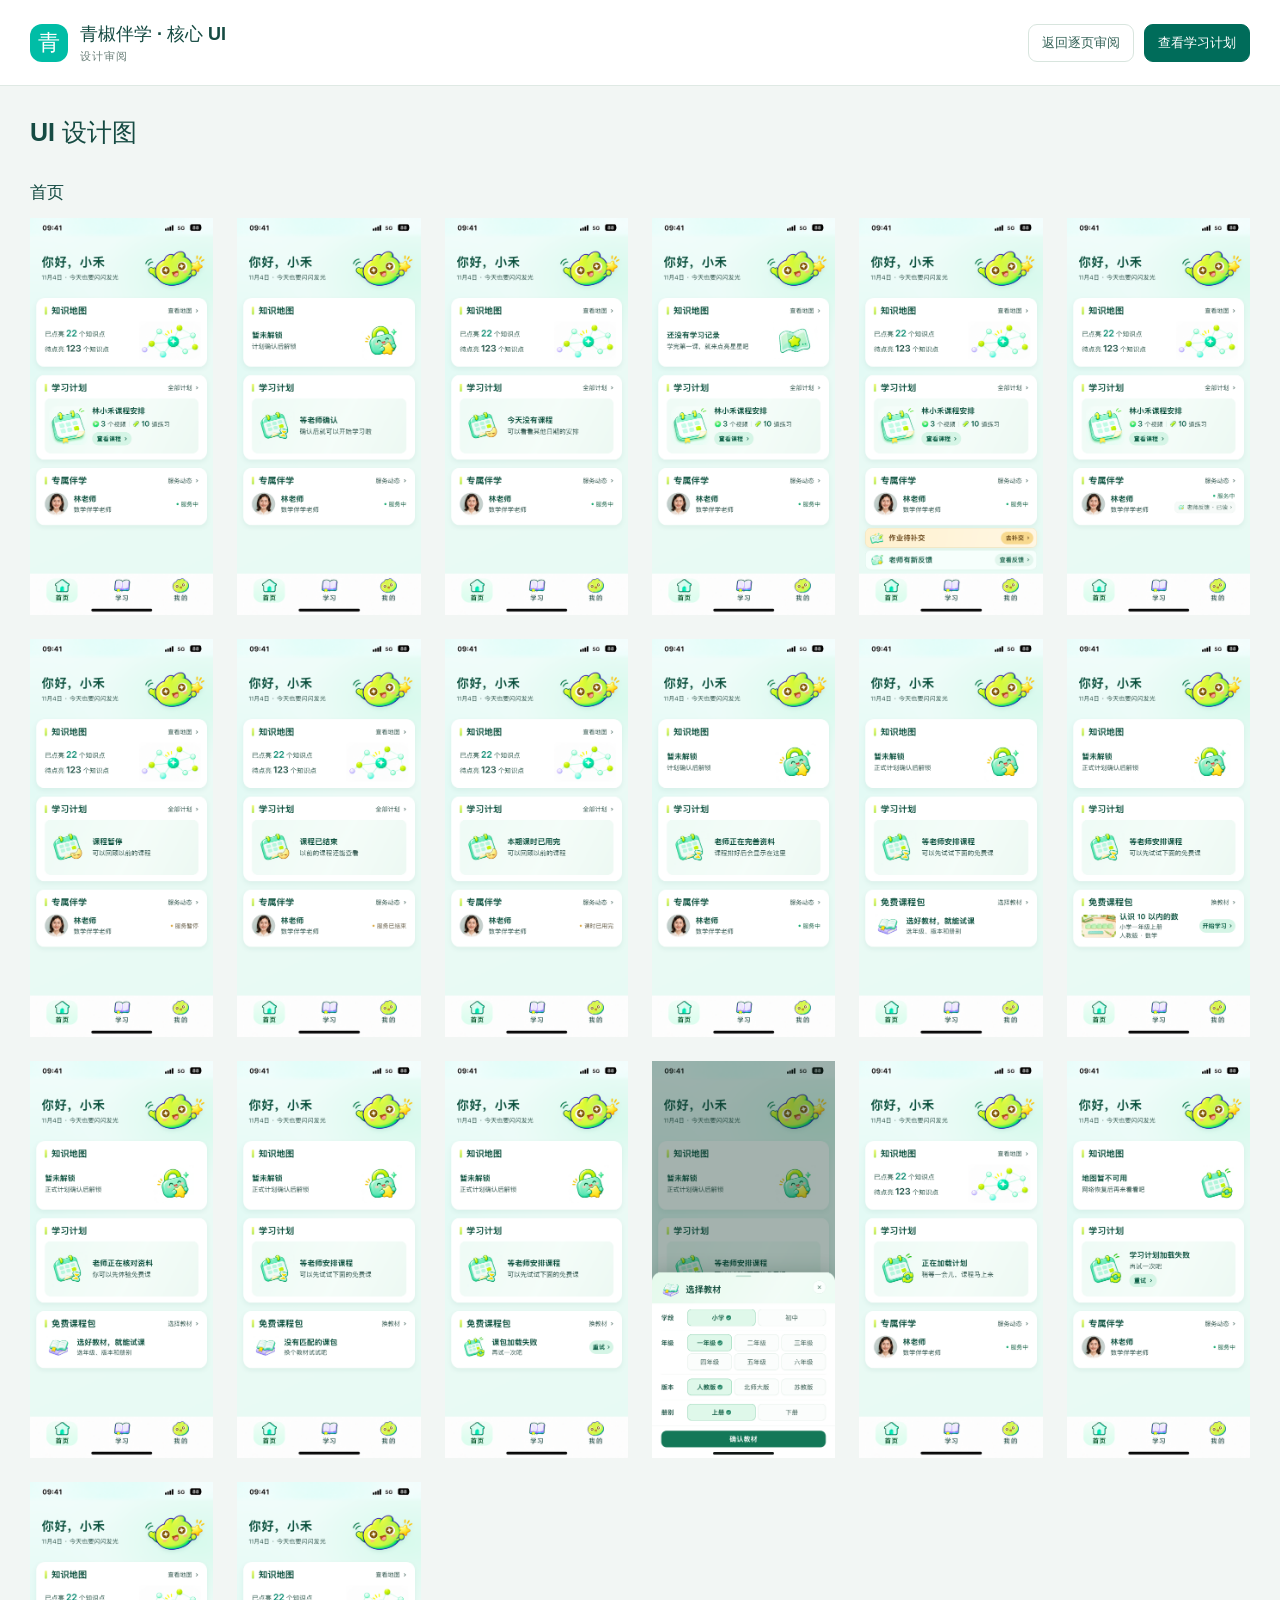
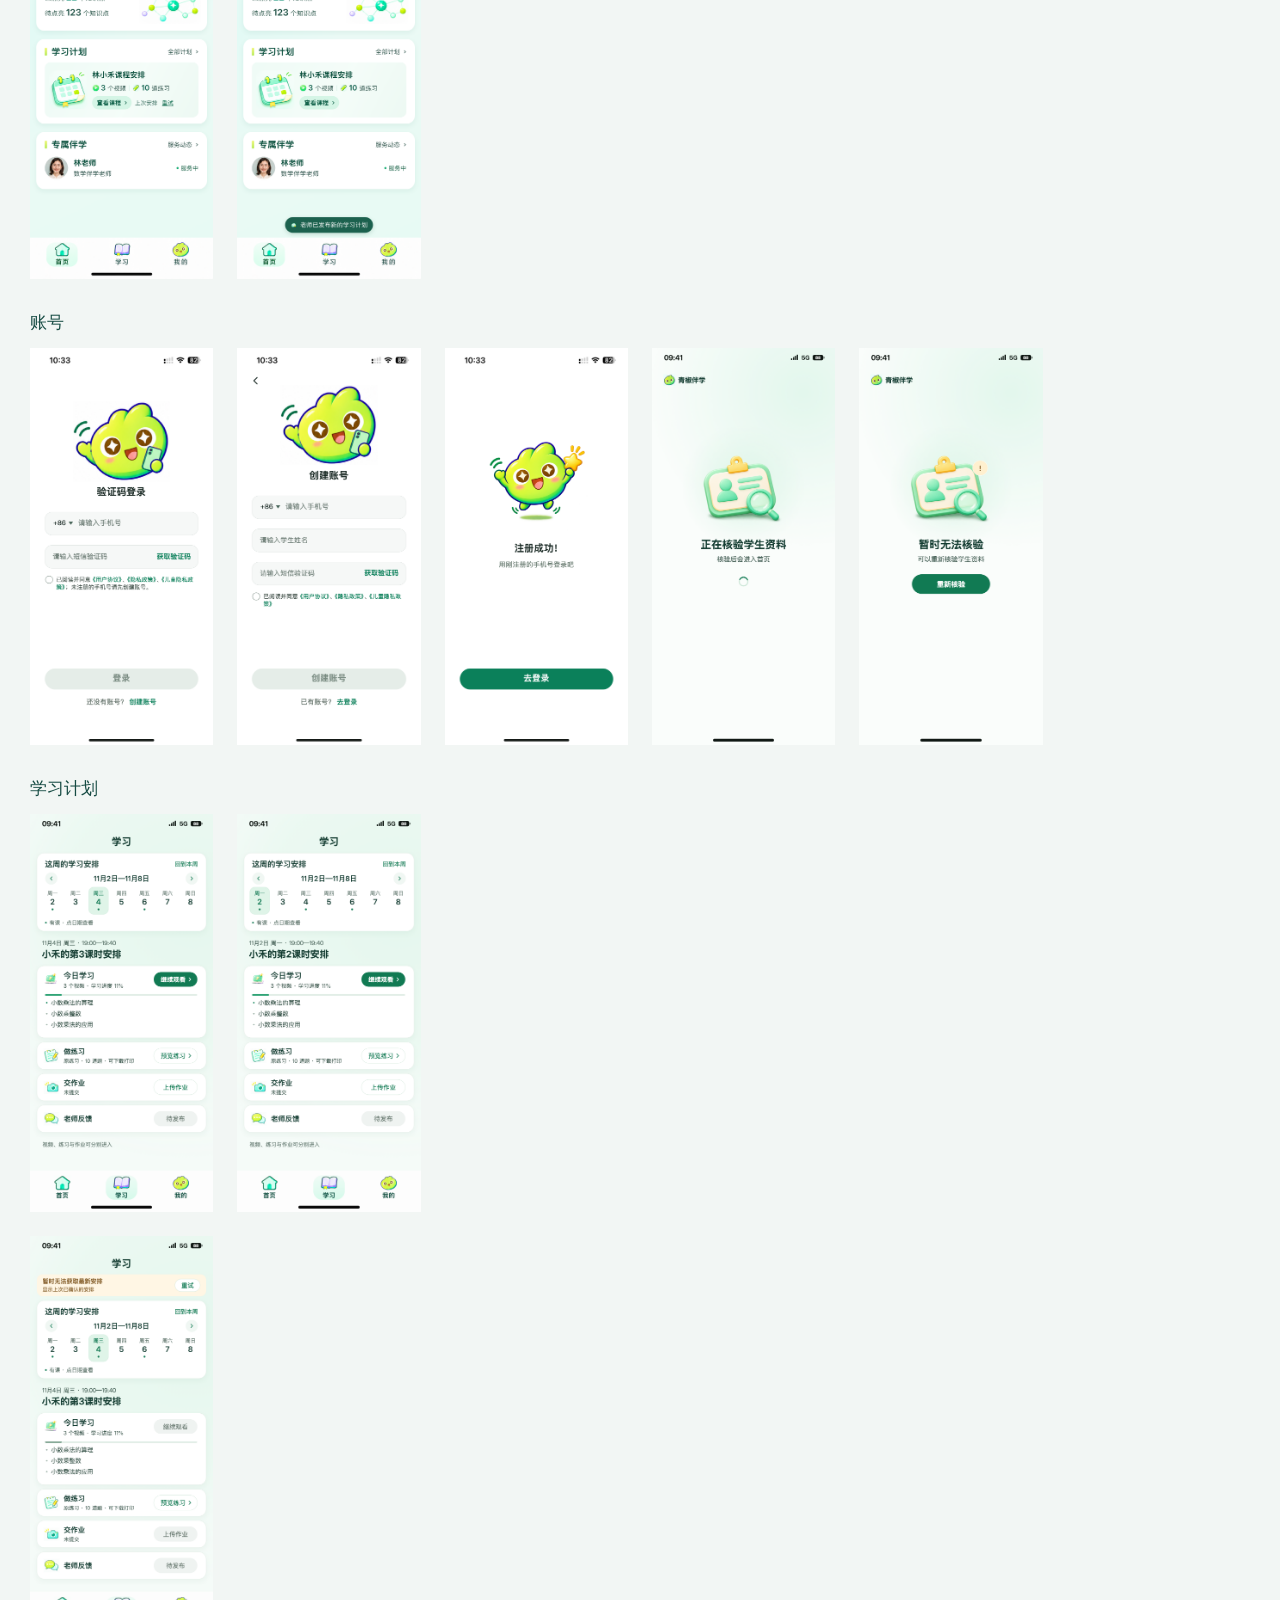
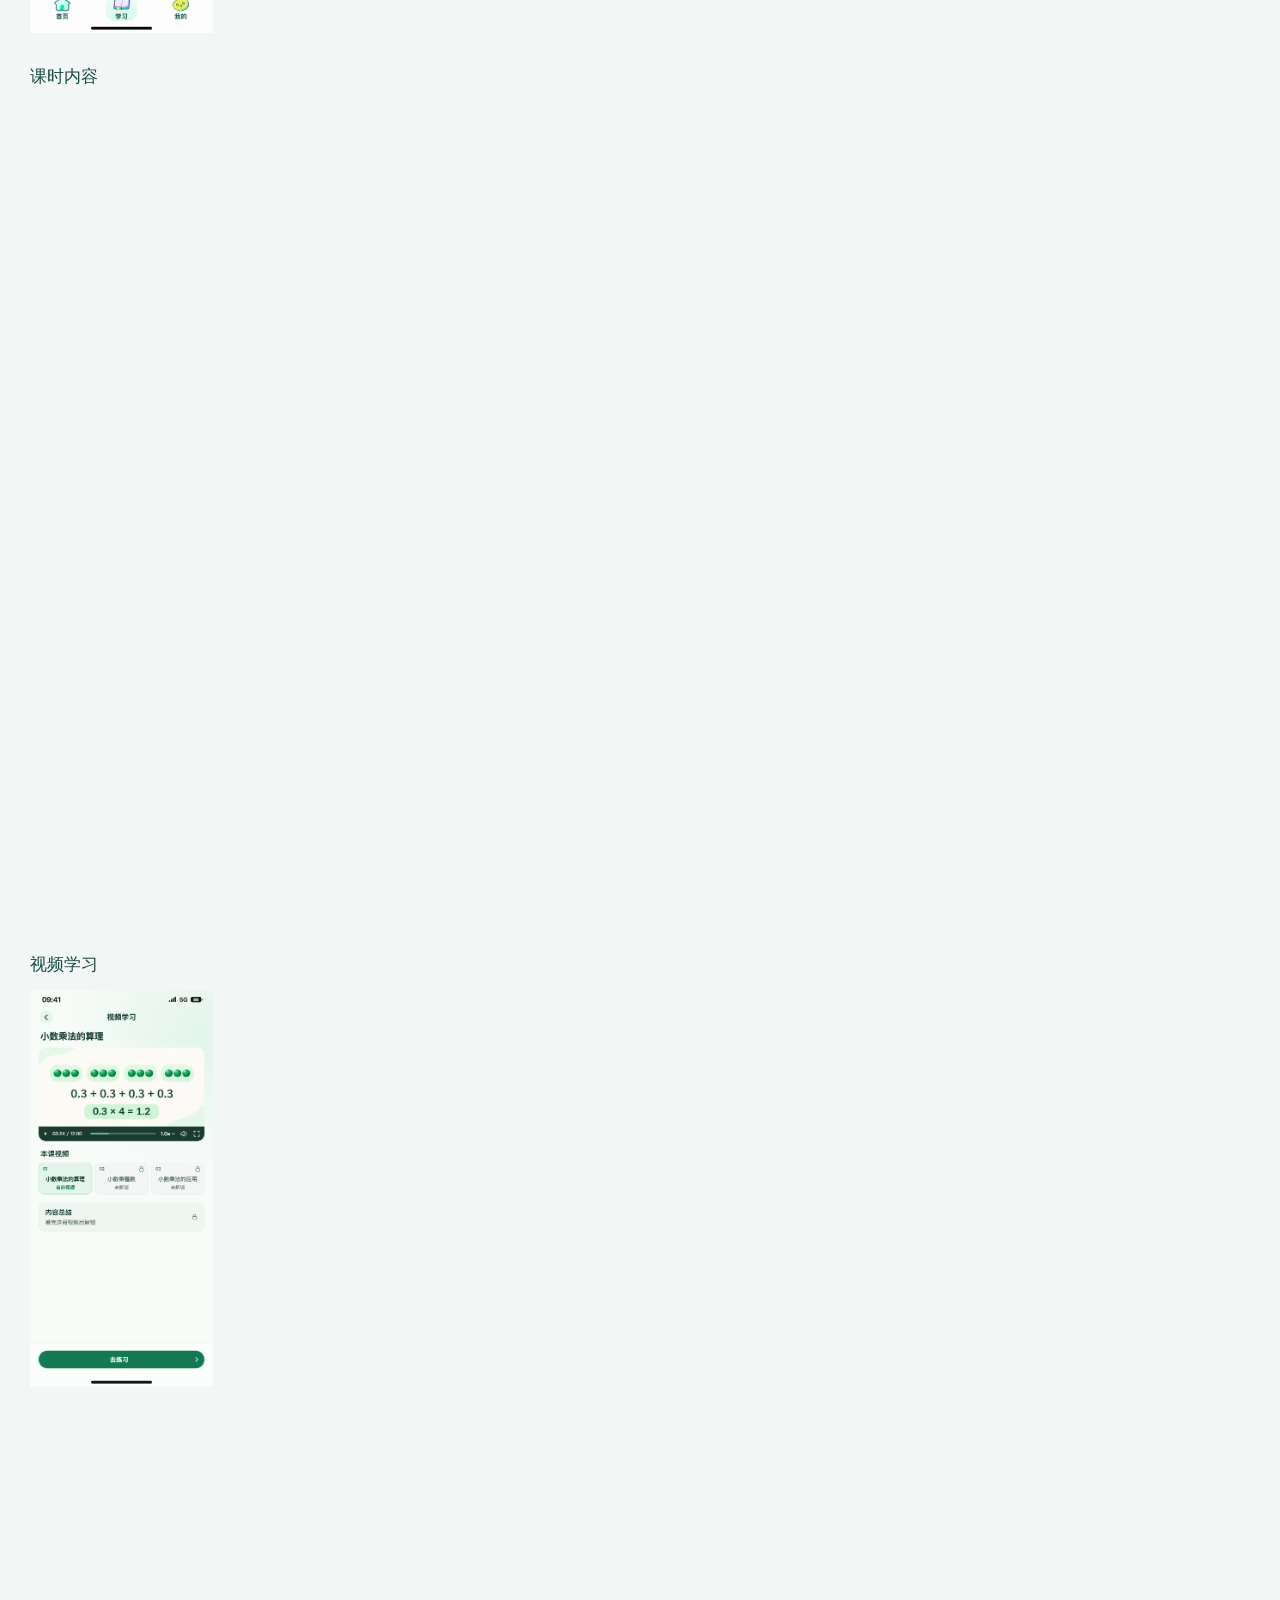
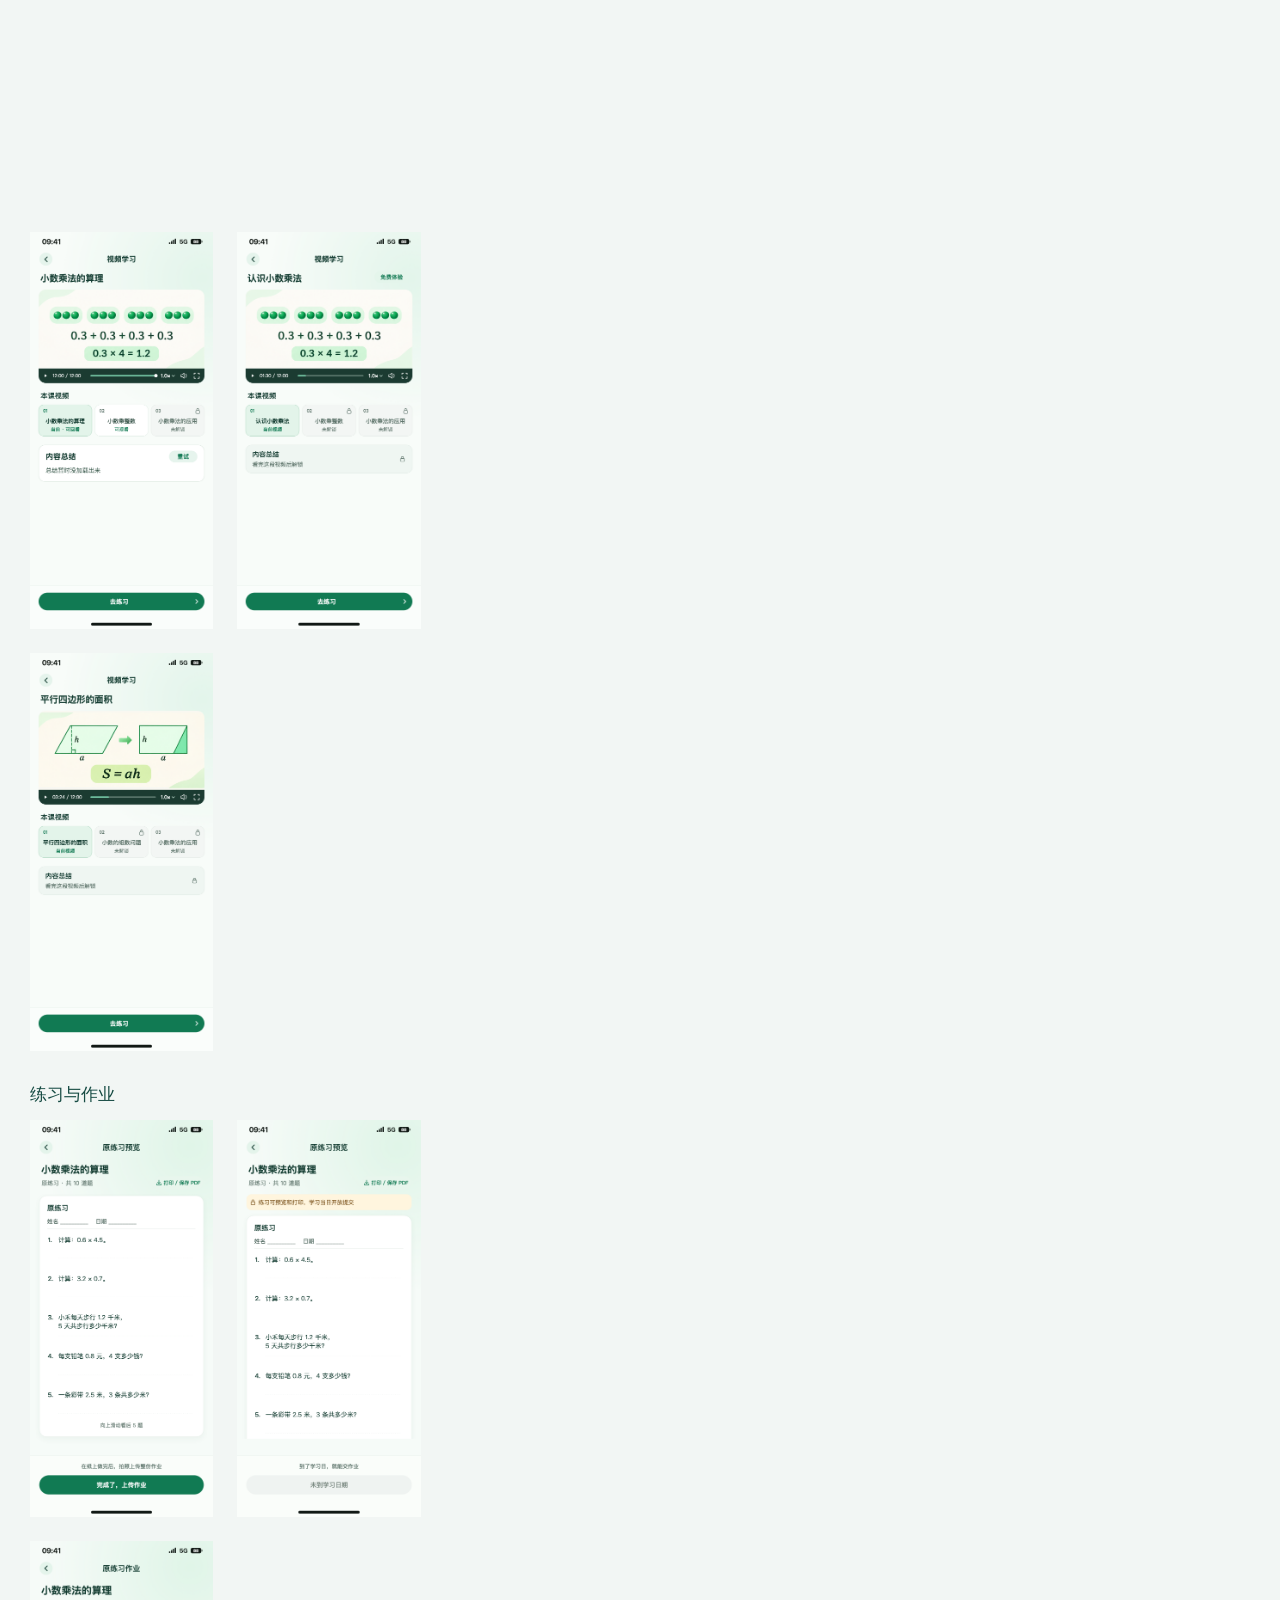
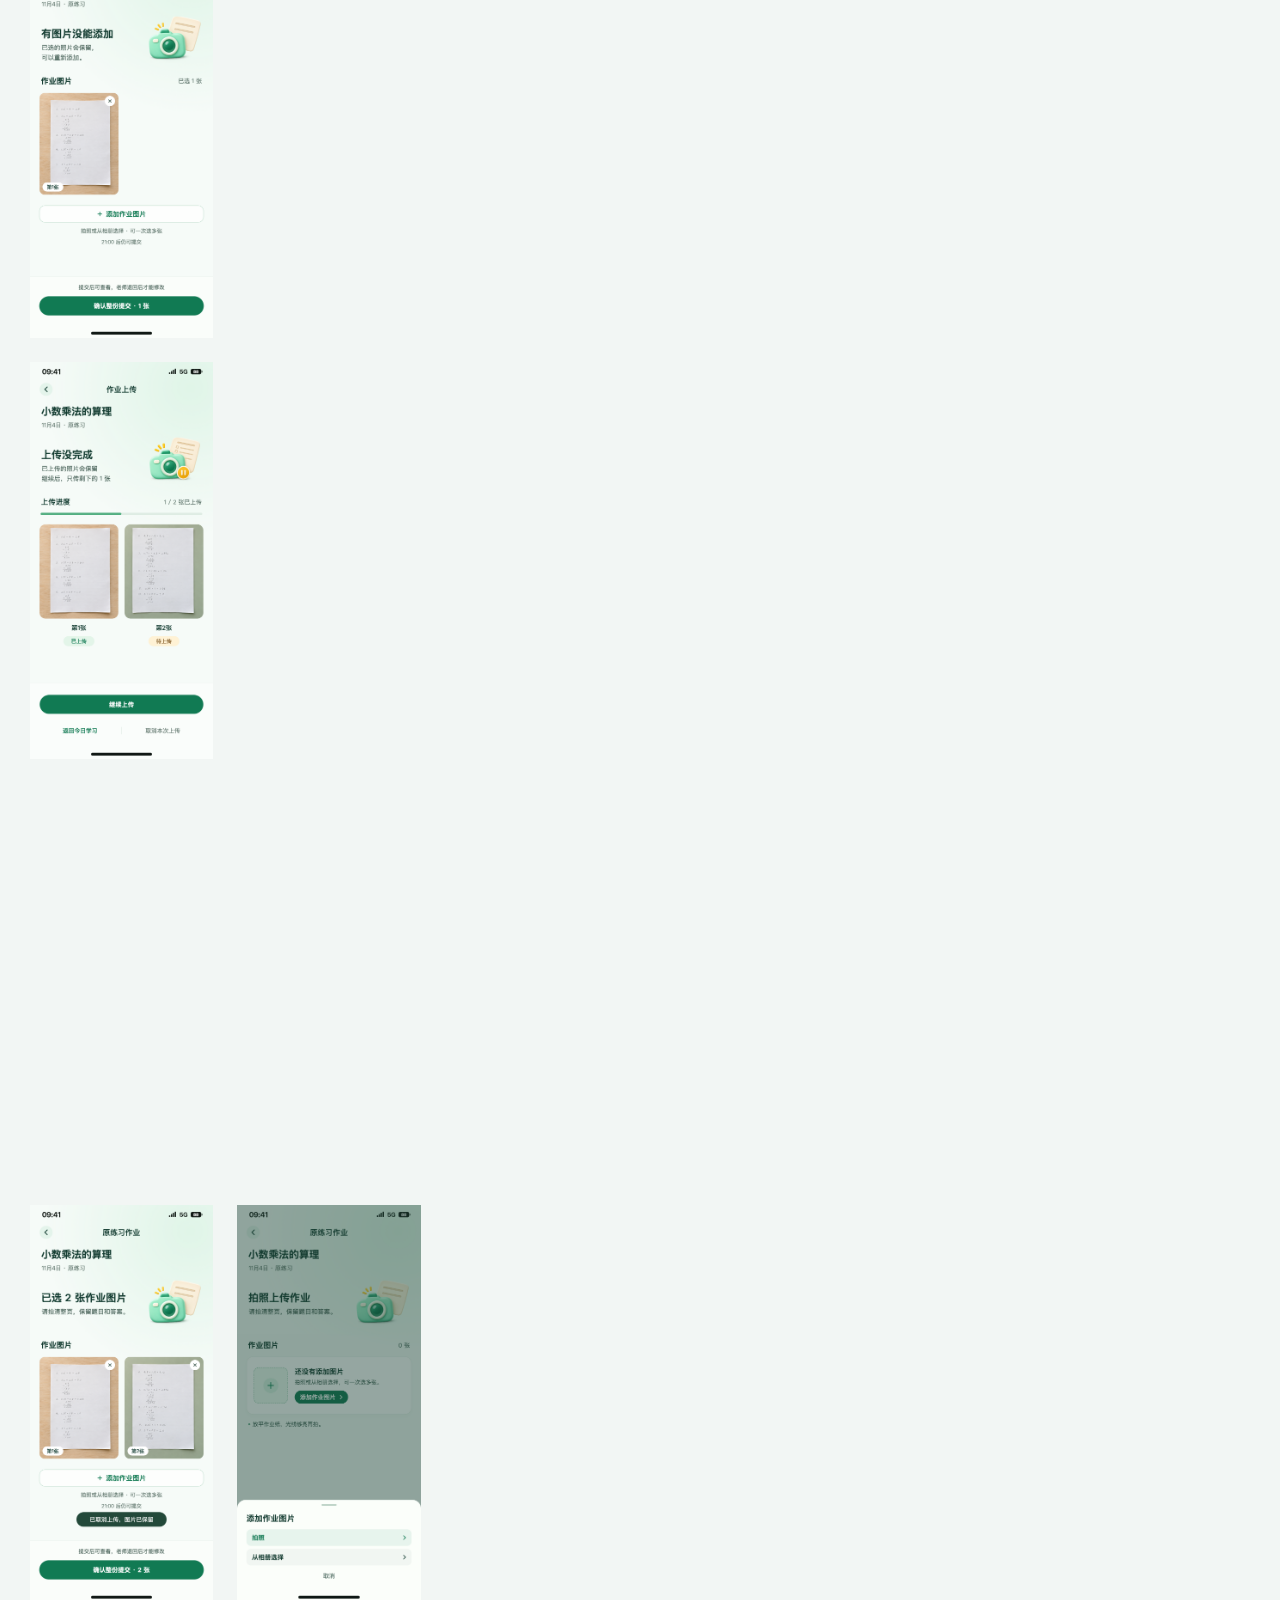
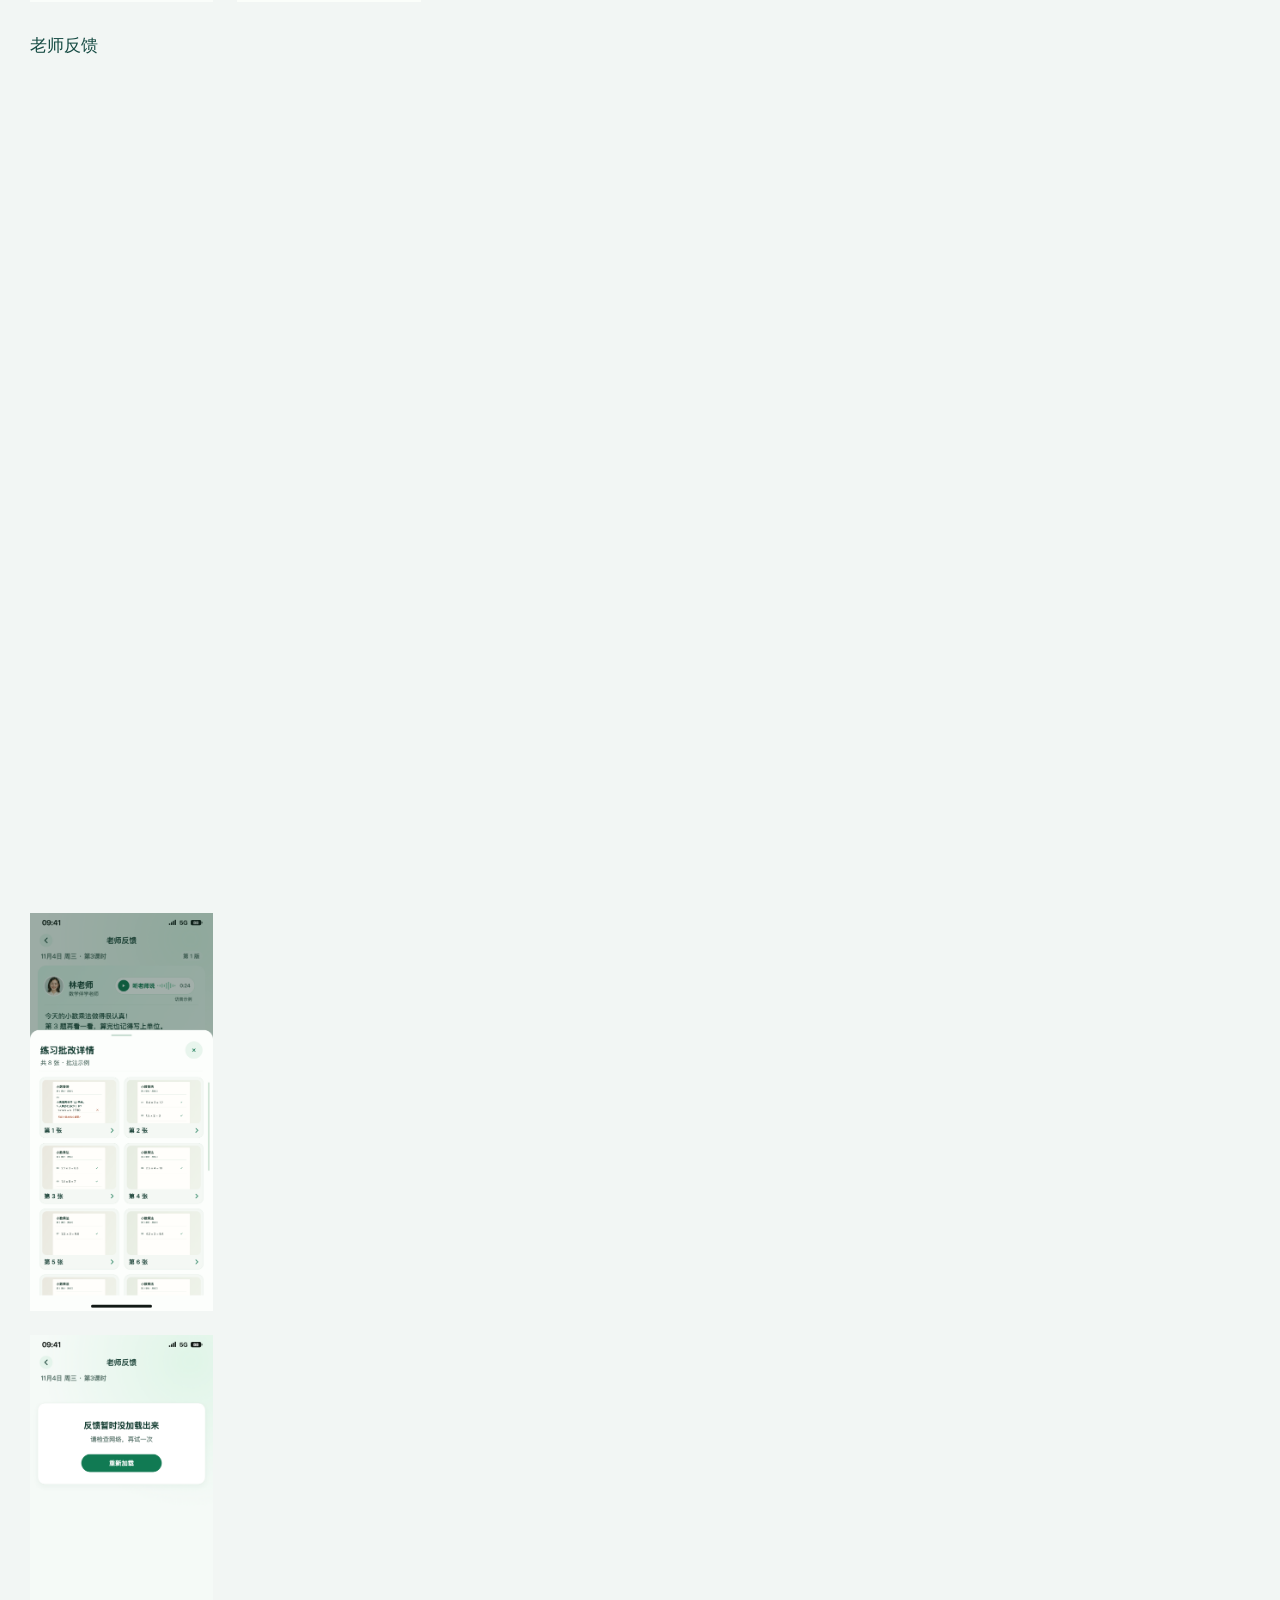
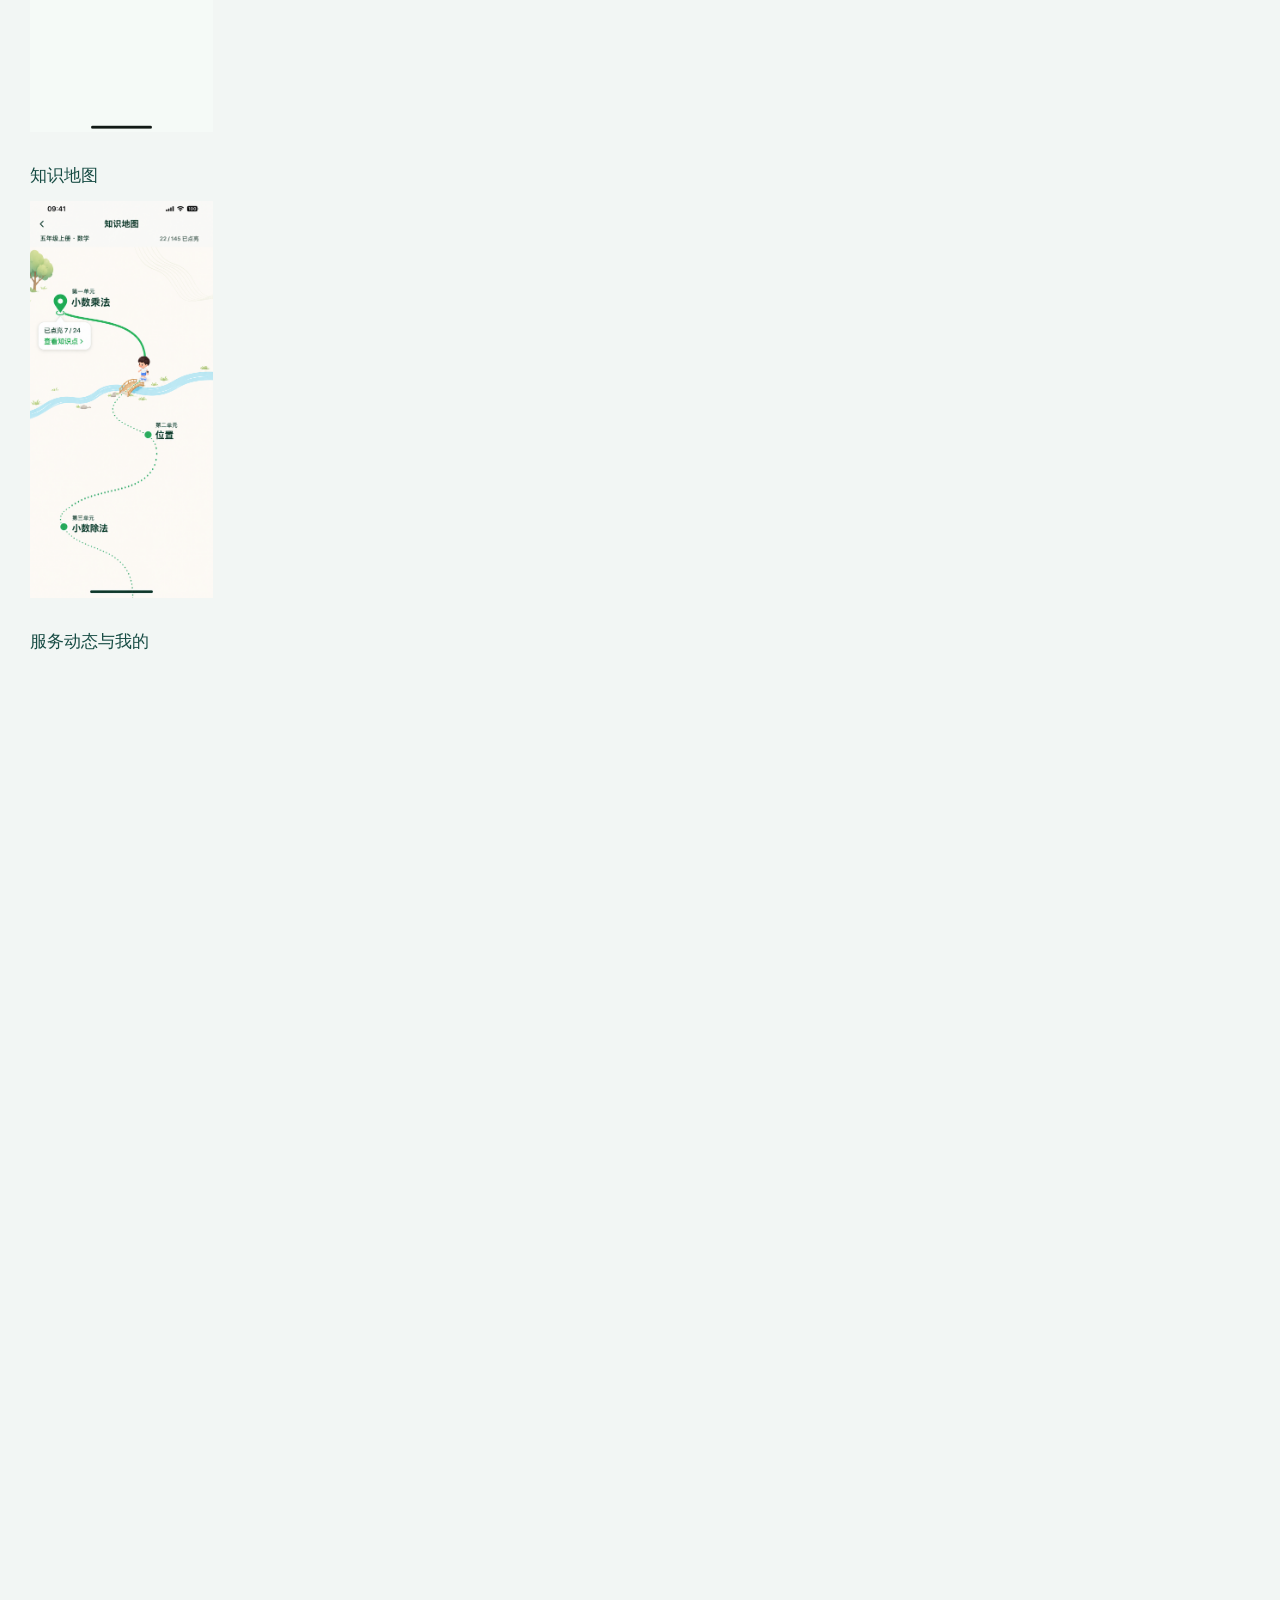
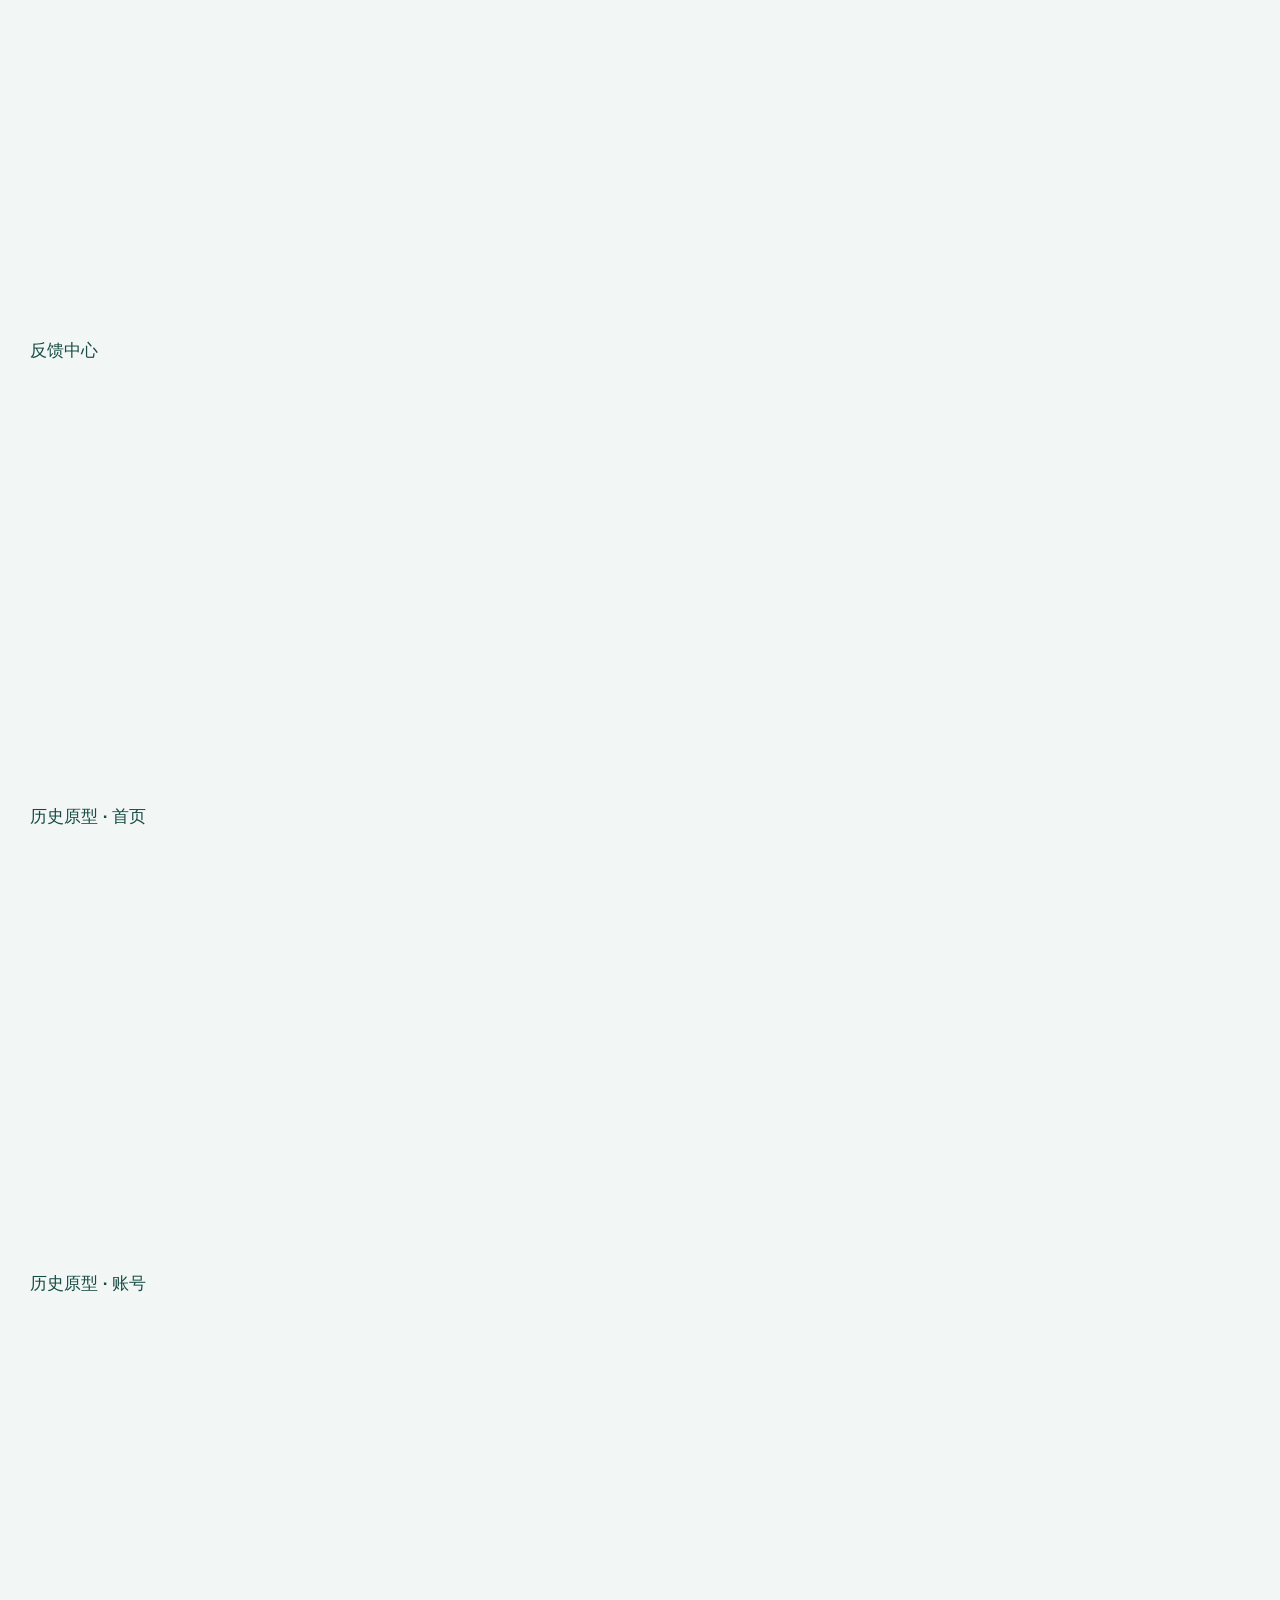
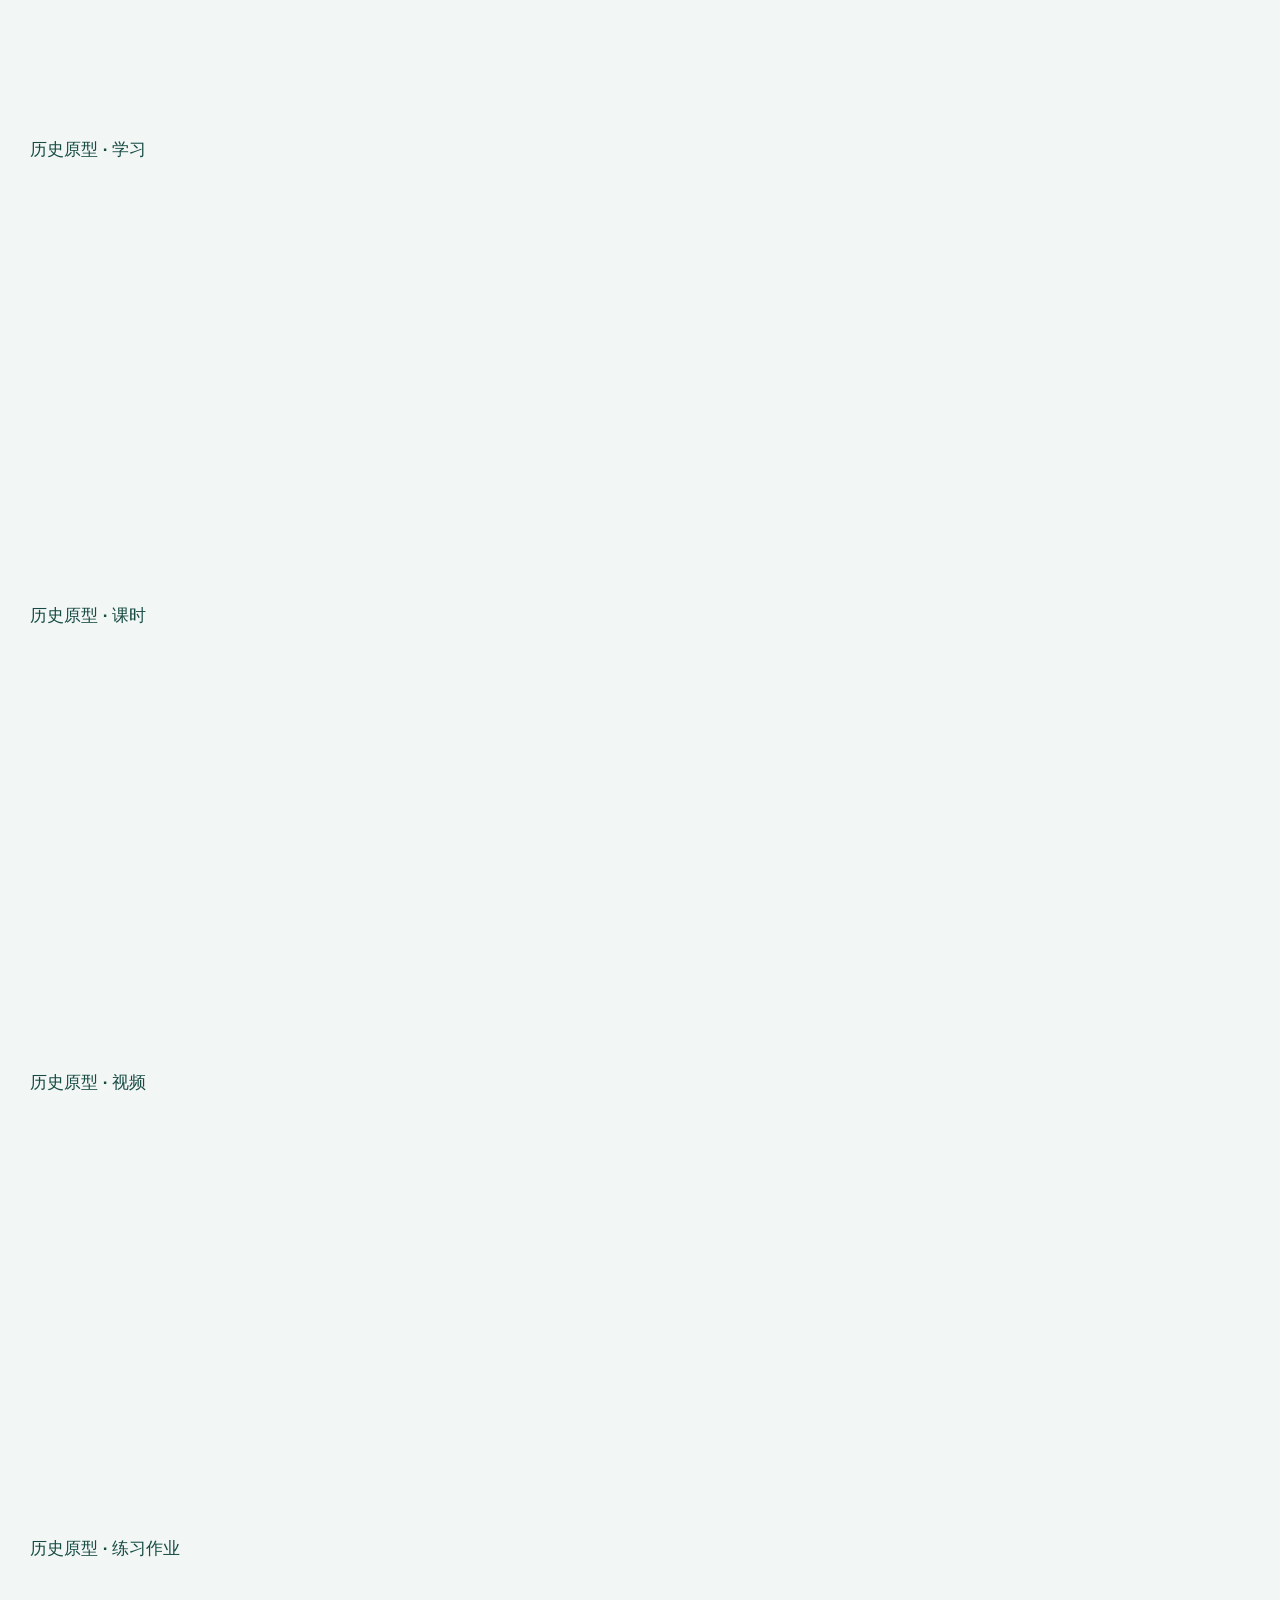
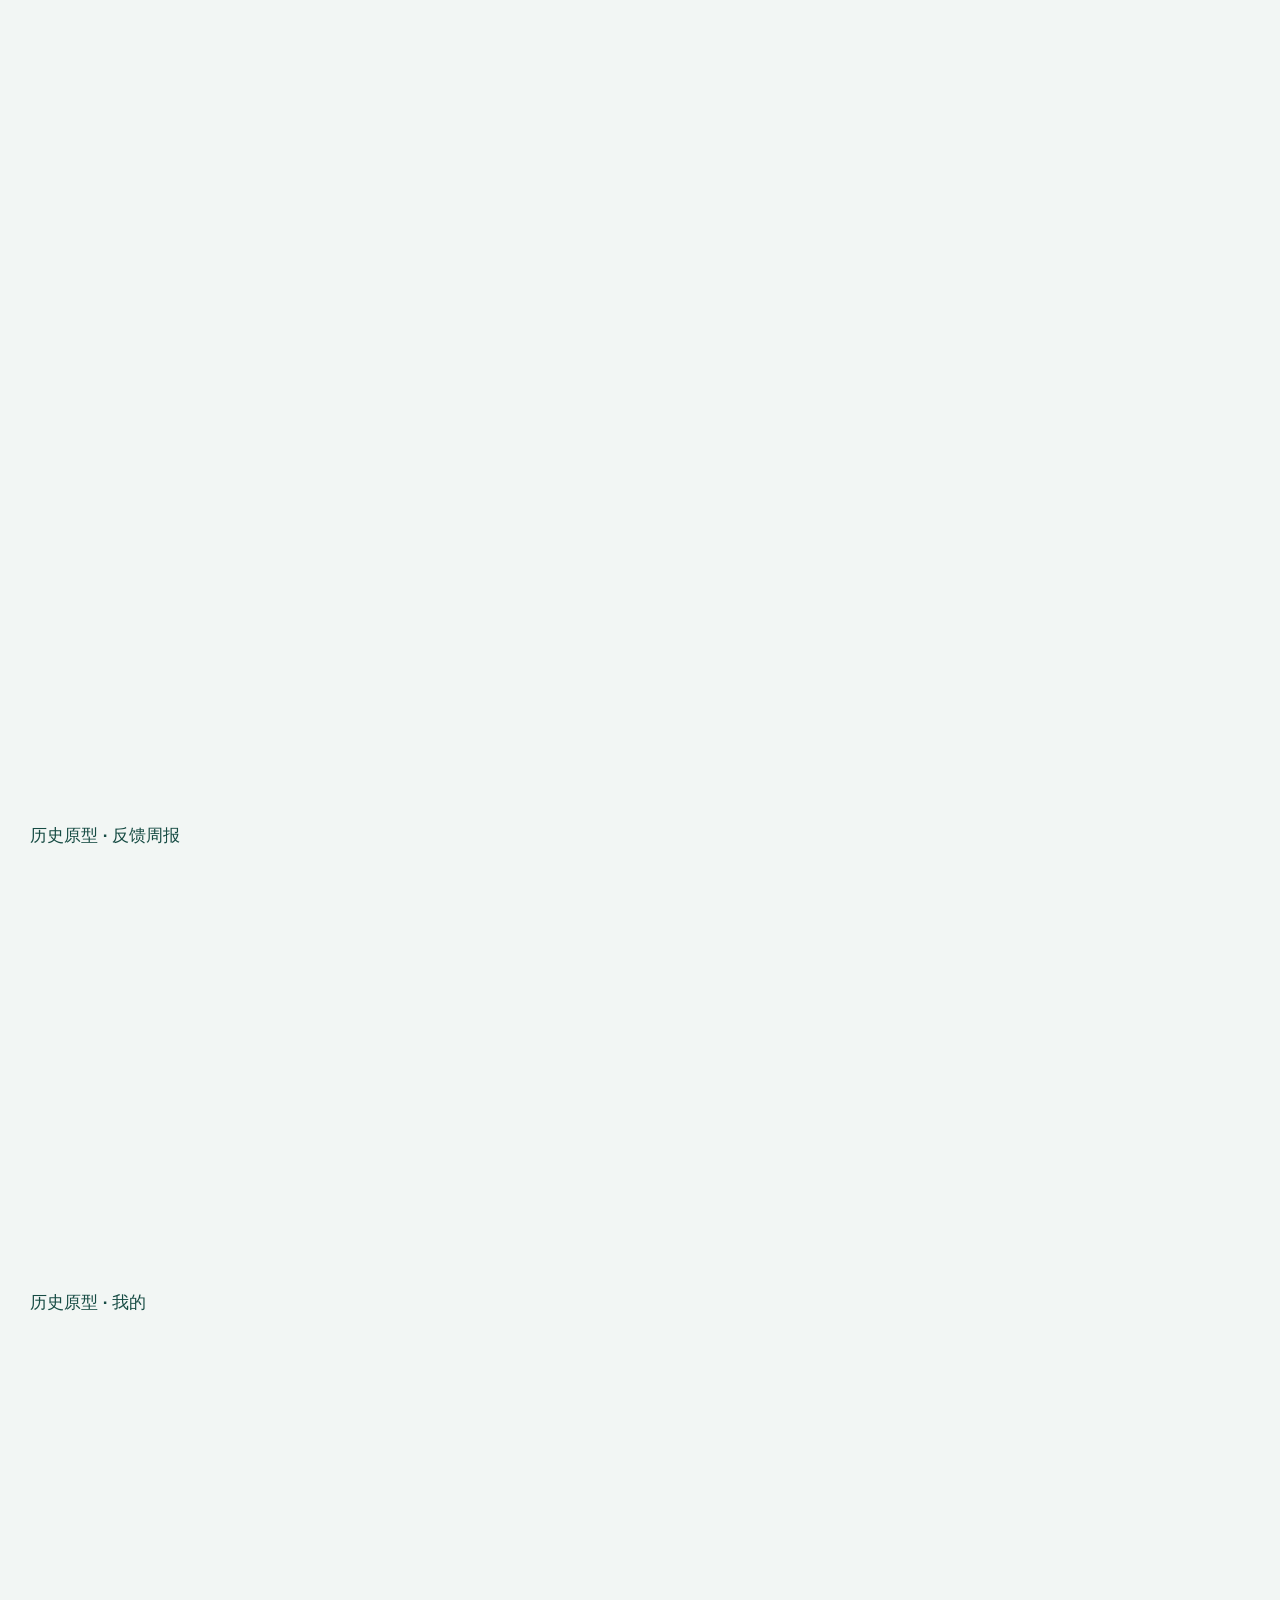
==== index.html @ bb4c6791 "Refresh revised artwork and interactions for returning reviewers" ====
<!doctype html>
<html lang="zh-CN"><head><meta charset="utf-8"><meta name="viewport" content="width=device-width,initial-scale=1"><link rel="icon" href="data:,"><title>青椒伴学 · 核心UI设计预览</title>
<style>
:root{font-family:"Microsoft YaHei","PingFang SC",sans-serif;color:#164b43;background:#f2f6f4;font-synthesis:none}*{box-sizing:border-box}body{margin:0}button,a,input{font:inherit}button,a{touch-action:manipulation}button{cursor:pointer}button:focus-visible,a:focus-visible,input:focus-visible{outline:3px solid #00b6a1;outline-offset:3px}button{color:inherit}header{min-height:86px;border-bottom:1px solid #dfe9e4;background:#fff;padding:18px 30px;display:flex;align-items:center;justify-content:space-between;gap:20px}.brand{display:flex;align-items:center;gap:12px}.brand-mark{height:38px;width:38px;background:#00bda6;color:white;border-radius:12px;display:grid;place-items:center;font-weight:700;font-size:22px}.brand strong{display:block;font-size:18px}.brand small{color:#6c817b;font-size:11px;letter-spacing:1px}.tools{display:flex;align-items:center;gap:10px;flex-wrap:wrap}.tools button,.tools a{padding:9px 13px;background:#fff;border:1px solid #d8e5de;border-radius:9px;color:#356358;text-decoration:none;font-size:13px}.tools button.primary{background:#006c5a;border-color:#006c5a;color:white}.shell{display:grid;grid-template-columns:242px minmax(410px,1fr) 330px;min-height:calc(100vh - 86px)}.rail{background:#fbfdfc;border-right:1px solid #dfe9e4;padding:20px 15px;max-height:calc(100vh - 86px);overflow:auto;position:sticky;top:0}.rail input{width:100%;padding:11px 12px;border:1px solid #d7e6df;border-radius:8px;background:white;color:#164b43;font-size:13px}.rail h3{font-size:11px;font-weight:500;color:#7a8f87;letter-spacing:1px;margin:23px 10px 8px}.nav-item{width:100%;text-align:left;display:flex;gap:9px;padding:10px 9px;border:0;border-radius:8px;background:transparent;font-size:12px;line-height:1.55}.nav-item span{color:#8ca099;min-width:19px;font-size:11px}.nav-item:hover{background:#edf5f0}.nav-item.active{background:#dcf6ec;color:#006b54;font-weight:700}.workspace{padding:19px 26px 28px;min-width:0}.work-head{display:flex;align-items:center;justify-content:space-between;gap:12px;margin-bottom:16px}.work-head h1{font-size:16px;line-height:1.5;margin:0}.work-head p{font-size:11px;color:#82948d;margin:4px 0 0}.step-controls{display:flex;gap:7px}.step-controls button{border:1px solid #d7e4de;background:white;border-radius:8px;height:32px;min-width:32px;font-size:12px}.stage{display:flex;justify-content:center;align-items:flex-start;max-height:calc(100vh - 171px);overflow:auto;padding:0 12px 12px;scrollbar-width:thin}.screen{position:relative;width:390px;max-width:100%;flex:none;border-radius:0;overflow:hidden;background:transparent}.screen.sheet{width:480px}.screen>img{display:block;width:100%;height:auto}.hotspot{position:absolute;border:0;background:transparent;color:transparent;border-radius:8px;padding:0}.hotspot:hover,.hotspot:focus-visible,.show-hotspots .hotspot{background:#00ad8c17;outline:1.5px dashed #009e83;color:#00624f}.hotspot span{display:none;position:absolute;top:0;left:0;max-width:100%;background:#006651;color:#fff;font-size:10px;white-space:nowrap;padding:3px 5px;border-radius:4px;pointer-events:none}.show-hotspots .hotspot:hover span,.hotspot:focus-visible span{display:block}.detail{background:#fff;border-left:1px solid #dfe9e4;padding:24px 24px 32px;max-height:calc(100vh - 86px);position:sticky;top:0;overflow:auto}.eyebrow{font-size:10px;color:#00a88c;letter-spacing:1.5px;margin-bottom:9px}.detail h2{font-size:19px;line-height:1.5;margin:0 0 15px}.detail h3{font-size:13px;margin:25px 0 10px}.detail p,.detail li{font-size:12px;line-height:1.85;color:#60776e}.detail ul{padding-left:17px;margin:0}.detail li+li{margin-top:7px}.action-links{display:flex;flex-direction:column;gap:7px}.action-links button{border:1px solid #dceae3;background:#f8fcfa;text-align:left;padding:10px 11px;border-radius:8px;font-size:12px;display:flex;justify-content:space-between;gap:12px}.action-links button:hover{border-color:#00b598;background:#eefaf4}.hint{background:#edf6f1;padding:12px;border-radius:8px;font-size:11px!important;line-height:1.7!important}.file-links{display:flex;gap:14px;font-size:12px;margin-top:20px}.file-links a{color:#00856e;text-decoration:none}.toggle{font-size:12px;color:#61796e;display:flex;align-items:center;gap:6px}.overview{padding:30px;max-width:1600px;margin:auto}.overview[hidden]{display:none}.shell[hidden]{display:none}.overview h1{margin:0 0 8px;font-size:25px}.overview p{color:#71847c;font-size:13px}.overview h2{font-size:17px;margin-top:32px}.grid{display:grid;grid-template-columns:repeat(auto-fill,minmax(170px,1fr));gap:24px}.thumb{display:block;align-self:start;border:0;background:transparent;border-radius:0;padding:0;text-align:left}.thumb img{display:block;width:100%;height:auto}.status{color:#7a9086;font-size:11px;margin-top:20px}
@media(min-height:1050px){.screen{width:390px}}@media(max-width:1100px){.shell{grid-template-columns:200px minmax(350px,1fr) 285px}.workspace{padding:19px 12px}.detail{padding:20px 18px}.rail{padding:15px 10px}header{padding:16px 20px}}@media(max-width:900px){.shell{grid-template-columns:190px 1fr}.detail{grid-column:2;position:static;max-height:none;border-top:1px solid #dfe9e4}.workspace{grid-column:2}.rail{grid-row:1 / 3;max-height:calc(100vh - 86px)}.stage{max-height:none}.tools{gap:6px}.tools a{display:none}.screen{width:390px}}@media(max-width:620px){header{padding:14px 16px;align-items:flex-start;flex-wrap:wrap;gap:12px}.brand strong{font-size:16px}.tools{width:100%;justify-content:space-between}.tools button{font-size:12px;padding:7px 9px}.shell{display:block}.rail{position:static;max-height:170px;border-bottom:1px solid #dfe9e4;border-right:0;padding:10px 14px}.rail input{position:sticky;top:-10px}.rail h3{margin:12px 8px 5px}.rail nav{display:flex;flex-wrap:wrap;gap:4px}.rail nav>section{display:contents}.rail nav h3{display:none}.nav-item{width:auto;font-size:11px;padding:5px 7px}.nav-item span{display:none}.workspace{padding:17px 10px}.work-head{padding:0 7px}.stage{padding:0 0 12px}.screen{border-radius:0}.detail{padding:22px}.overview{padding:22px 14px}.grid{grid-template-columns:repeat(2,minmax(0,1fr));gap:12px}.brand small{font-size:9px}}
.toggle[hidden]{display:none}

.screen{container-type:inline-size}
.learning-select{position:absolute;z-index:2;left:68%;width:23%;height:4.8%;border:0;border-radius:4px;background:#fff;color:#52668d;padding:0 3.1cqw 0 .5cqw;font-family:inherit;font-size:3.9cqw;cursor:pointer;appearance:none}
.learning-select.grade{top:44.8%}.learning-select.textbook{top:52.2%}
.learning-value{position:absolute;z-index:2;left:28.5%;top:31.6%;padding:0 .5cqw;background:#fff;color:#005749;font-size:4.8cqw;font-weight:700}
</style><link rel="stylesheet" href="review-enhancements.css?v=20"><link rel="stylesheet" href="review-current.css?v=2">
</head><body>
<header><div class="brand"><div class="brand-mark">青</div><div><strong>青椒伴学 · 核心 UI</strong><small>设计审阅</small></div></div><div class="tools"><label class="toggle"><input id="hotspot-toggle" type="checkbox">显示交互热区</label><button id="overview-toggle">页面总览</button><button id="study-start" class="primary">查看学习计划</button></div></header>
<main class="shell" id="shell" hidden><aside class="rail"><input id="search" aria-label="搜索页面" placeholder="搜索页面或状态"><nav id="nav" aria-label="设计页面目录"></nav></aside><section class="workspace"><div class="work-head"><div><h1 id="page-title"></h1><p id="page-meta"></p></div><div class="step-controls"><button id="read-interaction" class="detail-jump">交互说明</button><button id="previous" aria-label="上一张">‹</button><button id="next" aria-label="下一张">›</button></div></div><div class="stage" id="stage"><div class="screen" id="screen"><img id="screen-image" alt=""><div id="hotspots"></div><div id="learning-fields"></div></div></div></section><aside class="detail" id="interaction-detail"><h2 id="detail-title"></h2><p id="feature"></p><h3>功能、状态与权限</h3><ul id="rules"></ul><h3>查看交互去向</h3><div id="actions" class="action-links"></div><div class="file-links"><a id="original" target="_blank" rel="noopener">查看原图 ↗</a><a id="download" download>下载 PNG</a></div><p class="hint">手机稿按原尺寸提供下载。短信、上传、播放、反馈等流程使用演示数据。</p><p class="status"></p></aside></main>
<section class="overview" id="overview"><h1>UI 设计图</h1><div id="overview-groups"></div></section>
<script id="review-data" type="application/json">{"screens":[{"id":"00","group":"首页","name":"首页 · 已排课","file":"00-首页-已排课.png"},{"id":"00-empty","group":"首页","name":"首页 · 未排课","parent":"00","file":"00-首页-未排课.png"},{"id":"01","group":"账号","name":"手机号登录","parent":null,"spec":"A clean welcoming phone-code login screen, no tabs or back arrow. Compact green pepper smiling brand logo above 青椒伴学. Warm heading 欢迎回来 and subtitle 让学习有人陪，让成长看得见. White form card contains labels 购课登记手机号 and 短信验证码, phone input placeholder 请输入购课登记手机号, code input 请输入验证码 and inline 获取验证码. Wide turquoise 登录并开始学习 button. Below an UNCHECKED consent checkbox with 我已阅读并同意 plus separate 用户协议 and 隐私政策 text links. Small supporting text 仅面向已购伴学服务、由老师建档的学生. No registration, no password login, no social logins, no fake SMS duration/countdown, no demonstration 123456 in product UI. Friendly illustration no more than 20% of screen.","file":"01-手机号登录.png"},{"id":"02","group":"账号","name":"选择学生","parent":null,"spec":"Subpage title 选择学生. Heading 今天，陪谁一起学习？ subtitle 同一账号下的学生，学习记录各自独立. Two large tappable white student rows: illustrated friendly pepper avatar, 林小禾 / 五年级 · 数学, right chevron; second slightly different friendly pepper expression, 林小满 / 七年级 · 数学, right chevron. Subtle current badge 当前学生 on 林小禾 for this switch-student variant, not an editable control. Bottom explanation 学生档案由老师建立，如有疑问请联系老师. No 新增学生, no editing grade, no destructive controls. No bottom tabs.","file":"02-选择学生.png"},{"id":"02A","group":"账号","name":"完善学习信息","parent":"02","file":"02A-完善学习信息-v2.png","spec":"沿用02的852×1846画布比例；按当前学生确认年级及教材版本。","artwork":"assets/learning-reference.png"},{"id":"03","group":"账号","name":"未关联学生","parent":null,"spec":"Subpage title 暂未关联学生. Spacious centered empty-state illustration: small friendly pepper holding an unlinked student card, modern teal/lime illustrative style, not sad or alarming. Title 当前手机号尚未关联学生. Body 请使用购课登记手机号登录，或通过已有服务渠道联系老师. A single primary 更换手机号 button. Below subtle helper 学生档案由老师建立. No 自动创建, no 注册, no invented teacher contact QR or unknown phone.","file":"03-未关联学生.png"},{"id":"04","group":"学习","name":"周历与待发布周报","parent":null,"spec":"Main STUDY tab screen. Page heading 学习, subtitle 看得见安排，也看得见每一次努力, small pepper mascot top right matching brand. First white calendar card: title 这周的学习安排, small 回到本周 link. Week header left/right chevrons, 11月2日—11月8日. Exactly one row of seven days 周一 2, 周二 3, 周三 4, 周四 5, 周五 6, 周六 7, 周日 8. 4 selected turquoise rounded capsule, small course dots under 2,4,6, no dots other dates. Supporting legend 有已发布安排 · 点击日期查看. Below section 本周学习周报, generous white empty-state card with small illustrated report/book icon, 本周周报尚未发布, 老师发布后，你可以在这里查看, secondary outlined 查看上周周报 button. No monthly calendar, no separate tabs for 周计划/学习周报, no create plan control. Bottom navigation visible with 学习 active.","file":"04-周历与待发布周报.png"},{"id":"05","group":"学习","name":"上周已发布周报","parent":"04","spec":"Keep precisely the same 学习 main screen layout as second reference, with 学习 tab selected. Calendar week changes to 10月26日—11月1日 and seven day numbers 26,27,28,29,30,31,1, course dots under26,28,30; 30 selected. Section 上周学习周报. Replace unpublished empty card with published report card, small report illustration on right, title 一周，一点进步, date10.26—11.01, metadata 3次安排 · 2份作业已提交, small 已发布 · 第1版 pill, turquoise 查看周报 button. Keep 回到本周 link and week chevrons.","file":"05-上周已发布周报.png"},{"id":"06","group":"学习","name":"日期课程弹层","parent":"04","spec":"Date-schedule BOTTOM SHEET overlay on the same 学习 calendar screen as second reference. Dim background softly but retain recognizable calendar and tab bar; overlay covers lower ~53%. Sheet white, rounded top corners, drag handle and close x. Title 11月4日的学习安排, subtitle 周三 · 已发布. One course white/mint card: 数学, 小数乘法的算理, 今天19:00—19:40. Small beautiful math video thumbnail 0.3 × 4 with play symbol, metadata 视频1个 · 原练习3题. Two clear actions: primary 进入学习, secondary 预览练习. Do not repeat 今天上课 badges, do not force video before practice. Sheet padded above home indicator, no tab bar on top of sheet.","file":"06-日期课程弹层.png"},{"id":"07","group":"学习","name":"当天无课程弹层","parent":"06","spec":"State variant of the date-schedule bottom sheet second reference. Background calendar retains current week but select 周四5. Compact white bottom sheet about 36% height with close button and handle. Heading 11月5日的学习安排. Small outlined mint calendar illustration. Message 当天暂无已发布课程. Supporting text 可以切换日期，查看其他学习安排. Neutral 知道了 button that closes sheet. No course cards, no 创建计划 or guessed future plans, no fake data.","file":"07-当天无课程弹层.png"},{"id":"08","group":"课时","name":"课时详情","parent":null,"spec":"Subpage header 学习内容. Top date 11月4日 周三 · 19:00—19:40, heading 小数乘法的算理. Supporting 按自己的节奏开始，不需要依次完成. FOUR compact separate white action cards stacked with balanced spacing, not a timeline requiring order. Each has colorful icon left, text middle and control right:\n看视频 / 已观看35% / 继续观看.\n做练习 / 原练习 · 3题 · 可下载打印 / 预览练习.\n交作业 / 纸笔完成后，拍照整份上传 / 上传作业.\n老师反馈 / 老师发布后可以查看 / 查看状态 (secondary).\nAt bottom a quiet tip 视频、练习与作业可自由进入. No completed/掌握 claims. No empty 加练 entry before teacher publishes, no tabs. All four action cards must fit without compressed glyphs.","file":"08-课时详情.png"},{"id":"09","group":"课时","name":"未来课时未开放","parent":"08","spec":"Exact layout variant of lesson detail reference. Date11月6日 周五 · 19:00—19:40, same course 小数乘法的算理. Add quiet visible mint notice 11月6日00:00开放视频与作业提交 and small 北京时间. 看视频 card locked with 未到学习日 and gray disabled 待开放; 做练习 card remains active 预览练习 with3题 and PDF info; 交作业 locked 待开放; 老师反馈 secondary 查看状态 not a fake published result. Supporting text 现在可以预览练习. No countdown or unlock time19:00; schedule time is not the lock threshold.","file":"09-未来课时未开放.png"},{"id":"10","group":"视频","name":"视频学习 · 多课程","parent":null,"spec":"390×844布局基准，852×1846设计稿；一排三节课程，播放器内倍速，关键节点真人形象AI老师讲解示意；下方总结卡片留足间距，无播放位置提示行。","file":"10-视频学习-v2.png","artwork":"assets/video-reference.png"},{"id":"11","group":"视频","name":"网络失败","parent":"10","spec":"Same 视频学习 layout as reference. Within 16:9 player replace lesson image with calm very pale mint error surface, small tasteful disconnected-network illustration, heading 网络连接失败, helper 请检查网络后重试 and primary 重试播放 button. Keep below course 小数乘法的算理 and remembered-position helper. Bottom 前往练习 remains accessible. No cartoon alarm, no entire-screen huge warning. Preserve page geometry.","file":"11-网络失败.png"},{"id":"12","group":"视频","name":"无观看权限","parent":"10","spec":"Same 视频学习 page geometry. In player state surface use small mint shield/lock illustration, heading 暂无该视频观看权限, helper 请联系老师了解详情. No retry-play button, no purchase or renew CTA. Course title and 前往练习 remain below. Secondary 联系老师 text control may open existing shared contact sheet. Distinguish this state clearly from network failure.","file":"12-无观看权限.png"},{"id":"13","group":"视频","name":"资源不可用","parent":"10","spec":"Same 视频学习 page geometry. In player state area show small mint file/video unavailable illustration, heading 视频资源暂不可用, helper 请稍后再试，或联系老师了解详情. No claim permission expired, no invented reason, no purchase or renewal. Keep course heading and 前往练习 below.","file":"13-资源不可用.png"},{"id":"14","group":"视频","name":"观看有效期届满","parent":"10","spec":"Same 视频学习 page geometry. Player state shows small calendar-lock illustration, heading 视频观看有效期已届满, helper 请联系老师了解详情. Secondary 联系老师 button. Retain 小数乘法的算理 and 前往练习 below. Do not show guessed validity length or automatic renewal. Do not call this 服务到期: video authorization is independent of service.","file":"14-观看有效期届满.png"},{"id":"15","group":"练习作业","name":"原练习预览","parent":null,"spec":"Subpage 练习预览. Label 原练习 · 纸笔作答, right 共3题, heading 小数乘法的算理. White paper-like content with three clear numbered questions and generous ruled handwriting space:\n1. 计算：0.3 × 4 = ______\n2. 一盒彩笔2.5元，买3盒一共多少钱？\n3. 小禾每天步行1.2千米，5天一共步行多少千米？\nThese are static printable questions, NOT input fields, no answer buttons or correct answers.\nBottom fixed action area with outlined 下载原练习PDF and primary 完成了，上传作业. Small helper 练习PDF不含答案，反馈发布后可查看. Ensure handwriting spaces and questions visible; numbered questions printed on a single paper sheet. No bottom tabs.","file":"15-原练习预览.png"},{"id":"16","group":"练习作业","name":"老师加练预览","parent":"15","spec":"Same printable exercise page layout but nav title 巩固加练. Tag 老师发布 · 一轮加练. Title 小数乘法巩固练习, 共3题. Paper questions: 1.计算：0.4 × 3 = ______; 2.每盒彩笔2.6元，4盒共多少元？; 3.每天步行1.5千米，4天共多少千米？ Handwriting areas, no answers and no online inputs. Bottom secondary 下载加练PDF and primary 完成了，上传加练. Small text 老师发布后即可完成，不另扣课时. No automatic second round, no mastery meter.","file":"16-老师加练预览.png"},{"id":"17","group":"练习作业","name":"多图作业待提交","parent":null,"spec":"Subpage 原练习作业. Course 小数乘法的算理, subtitle11月4日 周三 · 原练习. Gentle helper 请拍清整页，保留题目和答案. White upload area: two realistic photographed elementary math homework paper thumbnails with tidy visible pencil arithmetic and page numbers 第1张, 第2张. These are photographs, not flat icons. Each thumbnail small x delete control at top-right. A third equal-size dashed mint + 添加图片 tile with 拍照或从相册选择 helper. Below note 支持多张图片，不支持PDF上传. Wide bottom primary 确认整份提交 · 2张. Helper 提交后可查看，老师退回后才能修改. Small neutral note 21:00后仍可提交. No demo-image button, no hard-coded file-size limit or max count.","file":"17-多图作业待提交.png"},{"id":"18","group":"练习作业","name":"整份提交确认","parent":"17","spec":"Exact upload page as reference behind a lightly dimmed scrim. White compact BOTTOM SHEET with handle, small check/document illustration. Heading 确认提交这份作业？ Body 共2张图片，请确认题目与答案完整清晰. Small helper 提交后可查看，老师退回后才能修改. Full turquoise 确认提交 and secondary 继续检查. Close x, safe bottom padding. Photo thumbnails behind stay selected. No automatic deletion, no irrevocable exaggerated warning.","file":"18-整份提交确认.png"},{"id":"19","group":"练习作业","name":"上传失败保留图片","parent":"17","spec":"Exact editable upload page geometry as reference, keep BOTH homework photo thumbnails selected with delete controls and add tile. Add in-context gentle coral error row 上传失败，已保留所选图片 and secondary 请检查网络后重试 near submission area. Primary button 重试整份提交 · 2张. No reset to empty, no success badge, no clearing thumbnails. Maintain original course/date and readable helper. A soft red error icon only, not a full red page.","file":"19-上传失败保留图片.png"},{"id":"20","group":"练习作业","name":"提交成功只读","parent":"17","spec":"Same 原练习作业 page, course/date. Replace upload zone with submitted white card. Small mint success illustration, heading 作业已提交, subtitle 等待老师反馈. Show exactly two uploaded homework photo thumbnails labelled 第1张 and 第2张 in read-only mode: NO delete x, NO +tile, NO replace/upload action. Supporting 提交后不可自行覆盖，老师退回后可重新上传. Secondary 查看反馈状态 button. Small success toast 已提交，等待老师反馈 at lower area, not over controls. No invented response deadline.","file":"20-提交成功只读.png"},{"id":"21","group":"练习作业","name":"老师退回补交","parent":"17","spec":"Editable upload state nav 原练习作业, course 小数乘法的算理, date11月2日 周一 · 原练习. Prominent but soft amber notice: 老师已退回，请补充上传, explanation 第3题照片不完整，请补充包含题目和答案的整页照片. Preserve two existing photo thumbnails, each has delete x and 第1张/第2张 labels, plus +添加图片 tile. One outlined amber marker on second thumbnail 待补充. Bottom primary 确认补交 · 2张. Helper 21:00后仍可提交. No teacher-side buttons, no losing original images, no close-service notice in this active-service state.","file":"21-老师退回补交.png"},{"id":"22","group":"练习作业","name":"作业图片大图预览","parent":"17","spec":"Full-screen IMAGE VIEWER, not upload editor. Deep charcoal backdrop, top statusbar light. Top-left back chevron, centered 作业图片, top-right 1 / 2. Large legible realistic photograph of elementary math homework sheet centered with correct paper proportions, handwritten pencil calculations for 0.3×4=1.2, 2.5×3=7.5元, 1.2×5=6千米, with appropriate question text. Entire sheet visible without stretching, subtle margin. Bottom understated 左右滑动查看图片 and small home indicator. No delete button, no sharing to external platforms, no extra tab bar. This viewer may be dark because photo viewing requires focus; keep brand control accent turquoise.","file":"22-作业图片大图预览.png"},{"id":"23","group":"反馈周报","name":"反馈待发布","parent":null,"spec":"Subpage 老师反馈. Course 小数乘法的算理, date11月4日 周三. Main centered white state card with friendly small illustrated letter/report and tiny pepper, heading 已提交，等待老师反馈. Supporting 老师正式发布后，你可以看到逐题结果与学习建议. Secondary 查看已提交作业. Keep sufficient airy spacing. No provisional AI results, no answers, no visible draft version, no countdown or promised release time. A discreet bottom text 每一次认真，都值得被看见.","file":"23-反馈待发布.png"},{"id":"24","group":"反馈周报","name":"老师反馈","parent":null,"spec":"蓝色为今日知识点，红色为练习掌握情况，绿色为后续加强方向；错题解析支持批注详情底部抽屉和不同批注原图。","file":"24-老师反馈-v2.png","artwork":"assets/feedback-reference.png"},{"id":"24A","group":"反馈周报","name":"练习批改详情","parent":"24","file":"24A-批注详情-v2.png","artwork":"assets/feedback-reference.png"},{"id":"25","group":"反馈周报","name":"学习周报概览","parent":null,"spec":"Subpage 学习周报. Mint introductory area small report illustration; date10月26日—11月1日; title 小步向前，每一步都算数; subtitle 林小禾 · 数学周报 · 已发布第1版. Main white stats card 这一周的学习记录 with exactly 3 安排课程, 2 提交作业, 1 待提交. Next card 练习记录 with 3 rows: 原练习正确率 / 4/6 · 66.7%; 错题加练 / 1/3 · 33.3%; 全对巩固 / 暂无数据. Small informational note 原练习未交与待复核单列；加练待复核计入分母，不等同答错. Follow teacher-suggestion card visible near bottom 林老师想对你说, short 继续练习应用题，记得写清列式与单位. Fixed bottom 下载已发布周报PDF button with reserve space. No share link, no mastery, no study-time predictions, no red pie chart. Page can scroll, keep readable type.","file":"25-学习周报概览.png"},{"id":"26","group":"反馈周报","name":"学习周报明细续屏","parent":"25","spec":"A scrolled continuation of SAME 学习周报 detail, not a new module. Keep pinned back header 学习周报, small 已发布第1版. At top teacher card 林老师想对你说 with photo and advice 你认真完成了两次练习。下周继续练习应用题，记得写清列式与单位；未提交的作业也可以补上. Next card 课程与视频安排 with three entries:\n10月26日 小数乘整数 / 安排已结束;\n10月28日 小数乘小数 / 安排已结束;\n10月30日 小数乘法的应用 / 安排已结束.\nEach small tasteful video thumbnail, no fabricated watched status.\nNext explanation card 统计说明: 原练习：2份已完整复核，1份未交单列. 加练：1题正确、1题错误、1题待复核. 安排结束不代表学习完成. Distinguish 待复核 from 错误. Bottom same fixed 下载已发布周报PDF button. Do not duplicate top hero or nav tabs. Readable breathing room.","file":"26-学习周报明细续屏.png"},{"id":"27","group":"我的","name":"我的 · 反馈中心入口","parent":null,"spec":"原林老师企业微信卡片替换为反馈中心入口；点击跳转37反馈中心，不展开联系老师弹层。","file":"27-我的-v2.png","artwork":"assets/my-reference.png"},{"id":"37","group":"我的","name":"反馈中心","parent":"27","file":"37-反馈中心-v2.png","artwork":"assets/center-reference.png"},{"id":"29","group":"我的","name":"退出登录确认","parent":"27","spec":"Same 我的 page softly dimmed behind a centered compact white rounded confirmation dialog. Heading 退出当前账号？ Body 学习记录会保留，下次登录后可继续查看. Two equal horizontally aligned buttons 取消 neutral and 确认退出 turquoise. No danger-red destructive delete-account action. Background bottom tab remains visible dimmed. No invented checkbox or account erasure.","file":"29-退出登录-v2.png","artwork":"assets/my-reference.png"},{"id":"30","group":"练习作业","name":"服务结束历史作业只读","parent":"20","spec":"Same read-only submitted 原练习作业 layout as reference. Course 小数乘法的算理 date11月2日 周一 · 原练习. At top soft amber note 服务已结束，历史作业仍可查看，不支持补交. Two read-only homework thumbnails with no delete/add controls. Label 历史作业 · 已提交. Bottom neutral contact button 联系老师. No 上传/补交 enabled button, no clearing history. A small helpful text 视频观看权限独立，以资源实际状态为准. This is service ended, NOT video expired.","file":"30-服务结束历史作业只读.png"},{"id":"31","group":"状态规范","name":"服务状态组件规范","parent":"27","spec":"EXCEPTION to single phone screenshot: create ONE polished portrait 390:844 COMPONENT STATE SHEET, same visual system and readable compact Chinese, no phone statusbar or bottom tabs. Title 伴学服务 · 状态规范, subtitle 四种状态的统一表达. Four vertically stacked white compact component cards:\n已暂停: 30总课时 /6已消 /24剩余; 暂停期间不新增安排，历史作业仍可补交.\n课时已耗尽 · 有效期内:30总课时 /30已消 /0剩余; 不新增安排，历史作业仍可补交.\n已到期:30总课时 /6已消 /24剩余; 历史记录可查看，作业不可补交.\n已结束:30总课时 /6已消 /24剩余; 历史记录可查看，作业不可补交.\nEach status combines label and gentle semantic icon, never color only. Footer 视频权限独立，不随服务状态自动取消. Keep common student service dates2026.10.20—2027.01.20 as fixture in small line once, no arbitrary reason for paused/ended and no renewal CTA. This is a labeled design handoff sheet showing reusable components, not all these states simultaneously in actual product.","file":"31-服务状态组件规范.png"},{"id":"32","group":"状态规范","name":"表单与操作反馈规范","parent":"01","spec":"EXCEPTION: ONE portrait 390:844 UI COMPONENT STATE SHEET, not actual app page. Title 操作反馈 · 状态规范. Clean readable white/mint examples of these six independent components with headings:\n1 手机号输入错误: phone input shows1380000800 in soft coral border; helper 请输入正确的11位手机号.\n2 验证码错误: code input ******; helper 验证码错误或已失效，请重试.\n3 未同意协议: checkbox unchecked; helper 请先阅读并同意用户协议与隐私政策.\n4 上传中: turquoise disabled button spinner 正在提交，请稍候; note 保留图片，避免重复提交.\n5 复制结果: two small separate toast examples 已复制企业微信号 and 复制未成功，请长按微信号复制.\n6 图片类型错误: neutral inline toast 仅支持图片，不支持PDF.\nNo duration/countdown values, no invented upload maximum, no fake submission success claim. Use realistic input/button components matching approved visual style, tidy spacing and clearly separated examples. No bottom tabs or phone statusbar, these are implementation reference components. Include 逐题状态 reusable badges 正确/错误/未作答/待复核 with icons.","file":"32-表单与操作反馈规范.png"},{"id":"33","group":"账号","name":"协议阅读模板","parent":null,"spec":"Subpage title 用户协议. Slim subtitle 青椒伴学. Clean white reading surface within mint canvas. Show honest placeholder reading template, not fabricated legal contract: small gray label 协议正文待业务与法务提供, title 用户协议, one short paragraph 这里将展示经确认的正式协议正文。当前页面仅用于展示阅读页样式与返回路径. Add modest section example 适用范围 / 正文确认后展示 and small label 隐私政策共用本阅读模板. Neutral back arrow in header and bottom 返回上一页 button. No fake consent to nonexistent legal terms, no registration/payment or legal guarantees. Important: this is a visually finished reading-page TEMPLATE with explicitly pending text, not a claim that legal document is complete.","file":"33-协议阅读模板.png"},{"id":"34","group":"练习作业","name":"未来课程练习可预览提交未开放","parent":"15","file":"34-未来课程练习可预览提交未开放.png","spec":"Future-course variant of the exact original exercise preview reference. Keep nav练习预览, course小数乘法的算理, all three original questions and handwriting space, readable type, card and download button. Small quiet notice above questions 11月6日00:00开放作业提交 · 北京时间. Bottom 下载原练习PDF remains ACTIVE outlined turquoise. Right submission button GRAY and DISABLED, text 学习日当天开放提交. No arrow or active turquoise upload control. Clearly label 原练习 · 纸笔作答. Future exercise can be previewed and downloaded, but original homework cannot yet be submitted. No countdown, no tabs. One portrait mobile screen390:844."},{"id":"35","group":"练习作业","name":"首次上传空态","parent":"17","file":"35-首次上传空态.png","spec":"Original homework initial upload EMPTY state of the exact reference17. Keep nav原练习作业, course小数乘法的算理, date11月4日 周三 · 原练习, gentle helper请拍清整页，保留题目和答案. Remove ALL photo thumbnails, deletion controls and page badges. Replace with clean white upload card with a small tasteful camera and paper illustration, clear dashed mint + 添加作业图片 target, helper 拍照或从相册选择 · 支持多图. Note 仅支持图片，不支持PDF上传. Bottom GRAY DISABLED primary button 确认整份提交 · 0张, no active turquoise submit. Keep helper 提交后可查看，老师退回后才能修改 and small21:00后仍可提交. Comfortable whitespace, no giant decorations, no demo-image button, no invented file count or size limits. One portrait mobile screen390:844."},{"id":"36","group":"练习作业","name":"加练作业独立上传","parent":"17","file":"36-加练作业独立上传.png","spec":"Independent EXTRA PRACTICE homework upload variant of reference17. Nav title 加练作业, course title 小数乘法巩固练习, subtitle10月30日 周五 · 老师发布加练. Small tag 加练独立提交. Keep upload card geometry, friendly helper请拍清整页，保留题目和答案. Exactly TWO realistic photographed math extra-practice homework pages, each has delete x and第1张/第2张. Third +添加图片 target 拍照或从相册选择. No original homework images; photos show handwriting on decimal multiplication worksheets. Primary 确认加练提交 · 2张. Footer 加练不另扣课时，提交记录与原练习独立. Small supporting sentence 老师发布后即可完成. No future-course lock, no second-round auto assignment. No bottom tabs. One portrait mobile screen390:844."}],"interactions":{"10":{"feature":"一张视频学习页：课程切换、播放器内控制、关键节点AI老师讲解示意及对应内容总结。","rules":["顶部单排切换小数乘法的算理、小数乘整数、小数乘法的应用。标题、例题、总结及播放状态随课程同步更新。","每个学生、每节课程分别保留当前浏览会话的进度和倍速；切换课程不混用。","倍速只出现在播放器内，支持0.75×、1.0×、1.25×、1.5×、2.0×；删除播放器外的播放位置提示行。","关键知识节点在视频左下角展示真人形象AI老师，避开题目及控制栏；拖动进度可预览出现和收起。","课程选择、播放示意、进度、倍速可操作；未连接真实视频、人物口播和AI分析服务。老师是静态形象示意，时间点为演示样例。","三节视频共用本课时的原练习入口；课程条、播放器、总结之间留足间距，仅保留一张视频页面。"],"actions":[["去练习","15"],["返回课时","08"],["网络失败状态","11"]]},"11":{"feature":"网络失败，可重试播放。","rules":["保留上次播放位置；重试成功回正常态。","加载过程中防重复重试，失败不清空学习上下文。"],"actions":[["重试播放成功","10"],["前往练习","15"],["返回课时","08"]]},"12":{"feature":"当前视频未获观看权限。","rules":["隐藏播放控件与倍速操作，不出现购买或续费按钮。","保留课时、练习与历史记录，提供联系老师路径。"],"actions":[["反馈中心（共用弹层）","37"],["前往练习","15"],["返回课时","08"]]},"13":{"feature":"视频资源暂不可用，与网络故障、权限原因分开。","rules":["不猜测资源失效原因，不显示成功或已过期的误导文案。","数据恢复后仍从已保存位置播放。不可操作的播放器控制应隐藏或禁用。"],"actions":[["资源恢复后","10"],["前往练习","15"],["返回课时","08"]]},"14":{"feature":"独立视频观看有效期届满。","rules":["禁止播放并移除播放控件。与伴学服务状态独立判断。","不编造小学／初中观看期限、起算方式或续费规则。"],"actions":[["反馈中心（共用弹层）","37"],["前往练习","15"],["返回课时","08"]]},"15":{"feature":"原练习纸笔预览与PDF下载。","rules":["保留题号、题序及手写区，不做在线答题。","下载不含标准答案。只有正式反馈发布后才展示答案。","PDF下载保持阅读位置；失败给出提示与重试，不清空页面。"],"actions":[["完成了，上传作业","35"],["查看未来禁用态","34"],["返回课时","08"]]},"16":{"feature":"老师正式发布的一轮独立加练。","rules":["原练习与加练PDF、图片与提交状态独立。","老师发布后即可进入，不等待下一个学习日，不另扣课时，不自动追加第二轮。"],"actions":[["完成了，上传加练","36"],["返回反馈","24"]]},"17":{"feature":"原作业已选择两张图片的可编辑状态。","rules":["仅图片、多图整份提交；提交前可预览、增补和删除。图片移除后数量实时变化。","删除至0张时禁用提交。系统相册选择取消，保留原列表。上传前保留原文件比例与拍摄方向。","不规定未经确认的文件大小或数量上限。21:00只是处理分界，不禁止提交。"],"actions":[["确认整份提交","18"],["点击图片预览","22"],["删除全部后","35"],["模拟提交失败","19"],["返回练习","15"]]},"18":{"feature":"整份提交前确认弹层。","rules":["图片数量来自当前列表，不硬编码。继续检查与关闭不丢失图片。","点击确认进入上传中，锁定重复提交；成功只读，失败保留全部待传图片。","原练习与加练共用确认组件，背景及任务身份必须保持来源上下文。"],"actions":[["确认提交成功","20"],["确认提交失败","19"],["继续检查","17"],["上传中组件","32"]]},"19":{"feature":"上传失败，已选两张图片仍保留。","rules":["保留顺序与数量，错误提示靠近提交区。","重试仍需提交当前整份图片；不能先清空图片或误显示成功。"],"actions":[["重试并确认","18"],["点击图片","22"],["返回编辑","17"]]},"20":{"feature":"提交成功，只读查看。","rules":["成功后不可自行覆盖，不显示删除或追加入口；老师退回后才恢复编辑。","点击图片进入只读预览。成功提示短暂出现，不能遮挡内容，时长按系统组件规范。"],"actions":[["查看反馈状态","23"],["点击图片","22"],["老师退回后","21"],["正式发布反馈后","24"],["返回课时","08"]]},"21":{"feature":"老师退回后的补充上传状态。","rules":["显式展示退回原因和需补充位置，保留原有图片。","允许整份重新确认提交；补交不生成新的学习课时。","未收到教师的结构化图片定位时，只显示原因，不在生产中猜测哪张图错误。"],"actions":[["确认补交","18"],["点击图片","22"],["返回课时","08"]]},"22":{"feature":"作业图片全屏只读查看。","rules":["保持原图比例，支持左右切换、页码和缩放查看；关闭回来源页。","预览不删除图片，不改变作业状态；支持屏幕阅读器的图片次序说明。","本稿纸面内容仅为AI生成示意，正式预览应显示实际上传原图。"],"actions":[["返回待提交作业","17"],["查看已提交只读页","20"]]},"23":{"feature":"已提交但反馈尚未正式发布。","rules":["不展示AI初步批改、不展示教师草稿、不暴露答案。","未交原练习时同组件文案改为老师反馈尚未发布；服务结束时提示未完成服务不再继续。","老师发布后刷新到正式版，不许学生触发发布。"],"actions":[["查看已提交作业","20"],["老师正式发布后","24"],["返回课时","08"]]},"24":{"feature":"老师的当日反馈、错题解析和多图批改详情。","rules":["蓝色文字展示今日所学知识点，红色文字展示练习掌握情况，绿色文字说明后续重点加强方向。","错题解析分学生作答、参考答案、解题思路；反馈仅展示正式发布版本。","查看批注详情打开当前页底部抽屉：蒙层、圆角、拖动条、关闭按钮，缩略图按两列四行展示。","8张内容不同的批注示例可点击放大，支持上一张、下一张、放大、缩小、还原、拖动及双指缩放；示例图片不是真实学生作业。","关闭原图回缩略图，关闭抽屉返回当前反馈；教师修改草稿不覆盖旧正式版。"],"actions":[["查看批注抽屉","24A"],["进入老师安排的加练","16"],["返回课时","08"]]},"25":{"feature":"已发布学习周报的概览上屏。","rules":["按学生和周展示正式版，下载同版本PDF；草稿不显示且不能下载。","原练习未交／待复核单列；加练待复核计分母但不是答错；组合题按小题统计。","图示3/2/1与4/6、1/3均为原型样例，不作学习掌握或时长推算。"],"actions":[["向下查看周报明细","26"],["返回所选周","05"]]},"26":{"feature":"同一周报的下半部分，非独立业务页面。","rules":["承接老师建议、课程视频安排与统计说明。安排结束不代表学习完成。","补交只更新后台草稿，正式重新发布后学生可见版及PDF才变化；不得直接覆盖旧版。","下载当前学生和发布版本PDF，不提供分享链接。"],"actions":[["向上回概览","25"],["返回所选周","05"]]},"27":{"feature":"当前学生、伴学服务和反馈中心入口。","rules":["学生档案、课包总额/已消/剩余/有效期只读。","手机号换绑交由老师核实后后台处理，点击给说明而非开放自助编辑。","顶部切换学生，所有数据随学生切换；退出账号保留学习记录。","原林老师企业微信卡片改为反馈中心；点击进入独立反馈页，不弹出联系老师弹层。"],"actions":[["切换学生","02"],["反馈中心","37"],["用户协议／隐私政策模板","33"],["退出登录","29"],["其他服务状态","31"],["首页","00"],["学习","04"]]},"29":{"feature":"退出登录二次确认。","rules":["取消回当前页，确认清理当前登录状态并返回登录页。","保留服务器学习记录；不得误做账号注销、删除学生或清空学习历史。","背景使用更新后的我的页面，原林老师企业微信卡片已删除，保留反馈中心入口。"],"actions":[["取消","27"],["确认退出","01"]]},"30":{"feature":"服务到期或手动结束后的历史作业只读模板。","rules":["保留历史记录和图片，禁止新增/补交；没有记录时展示暂无提交记录。","暂停与课时耗尽但有效期内仍可补交，不应复用此只读权限。","视频另按自身授权与观看有效期判断。"],"actions":[["查看图片","22"],["反馈中心","37"],["服务状态规范","31"],["返回我的","27"]]},"31":{"feature":"设计交付组件页：四种服务状态，非学生端同时出现的页面。","rules":["暂停、课尽有效期内：历史作业可补交；到期、手动结束：只读。","服务中使用27，异常状态替换同一服务卡，不增加用户可操作的状态选择器。","服务期限和课时为样例，结束原因来自后台；视频授权独立。"],"actions":[["我的服务中","27"],["服务结束历史只读","30"]]},"32":{"feature":"设计交付组件页：表单、提交过程、复制、类型错误及逐题状态。","rules":["校验错误定位对应输入，并保留用户输入。上传过程防重复提交。","结果标签含图标和文字；未作答与待复核不等于错误。","不以生成图中文字作为最终文案源，实施采用交互说明内的准确文案与真实文本组件。"],"actions":[["登录页","01"],["上传空态","35"],["上传失败","19"],["反馈中心","37"],["正式反馈","24"]]},"33":{"feature":"用户协议与隐私政策共用的阅读页样式模板。","rules":["正文须业务/法务提供，此页不包含真实法律条款。","从登录或我的进入，返回相同来源，不自动勾选同意。","正式长正文采用可滚动正文与固定返回导航，保持正常字号。"],"actions":[["返回登录","01"],["返回我的","27"]]},"34":{"feature":"未来课程的原练习可预览可下载，提交未开放。","rules":["提交控件禁用，并展示学习日北京时间00:00开放说明。","下载PDF仍可操作，未开放不能从其他路径绕过提交限制。"],"actions":[["返回未来课时","09"]]},"35":{"feature":"首次上传未选择图片，提交禁用。","rules":["拍照或相册选择完成后进入可编辑列表；取消选择保持空态。","禁止0张提交，不展示示例图片快捷按钮，不接收PDF。"],"actions":[["选择两张图片后","17"],["返回练习","15"]]},"36":{"feature":"老师发布后独立加练的多图上传。","rules":["独立任务ID与图片、状态，不覆盖原练习。发布后可做，不等待下一学习日。","复用17—22的编辑/确认/失败/成功/退回/预览组件，但标题、任务与图片保持加练上下文。","加练不另扣课时、不自动追加下一轮；服务结束仍不可补交。"],"actions":[["预览共用确认组件","18"],["预览共用失败组件","19"],["返回加练","16"]]},"00":{"feature":"已排课首页：学习足迹、今日课程总览和老师发布的加练。","rules":["学习计划展示今日待学3门课程、预计学习120分钟；查看课程进入学习安排。","专属伴学展示已添加的老师和待完成加练；学习足迹展示已有知识点记录。","课程数量、时长及知识点数字为本页设计示例；实际由当前学生数据提供。","学习足迹知识图谱详情与活动落地页未在本期原型定义。"],"actions":[["查看课程／全部计划","04"],["老师加练／全部任务","16"],["查看未排课首页","00-empty"],["学习","04"],["我的","27"]]},"01":{"feature":"购课登记手机号与短信验证码登录。","rules":["必须验证11位手机号并勾选协议。验证码发送与错误提示不清空手机号。","单学生进入完善学习信息，多学生先选择学生再完善学习信息，未关联进入说明页。","发送间隔、验证码有效时长与设备策略待技术确认。"],"actions":[["多学生登录后","02"],["单学生登录后","02A"],["未关联学生","03"],["表单错误规范","32"],["阅读协议模板","33"]]},"02":{"feature":"同一账号选择当前学生，或从“我的”切换学生。","rules":["学习记录、作业、反馈、周报及服务数据按学生隔离。","登录首次选择时不显示“当前学生”；切换学生场景显示当前标记。","切换后清理上一学生的临时图片与播放器上下文，不能混用；不开放自助建档。","登录流程选择学生后进入完善学习信息，确认年级和教材版本后再进入首页。"],"actions":[["选择林小禾并完善信息","02A"],["选择林小满并完善信息","02A"],["返回我的","27"]]},"03":{"feature":"说明手机号未关联学生，不自动建档。","rules":["更换购课登记手机号登录，或通过已有服务渠道联系老师。","没有已知老师联系方式时，不生成虚构联系方式。"],"actions":[["更换手机号","01"]]},"04":{"feature":"学习主页面：周一至周日的单行周历，下方同周周报。","rules":["周历仅标注已发布课程；选中态与有课圆点独立。","周报未发布不展示草稿。上一周／下一周同步切换日期与周报；不使用月历或二级页签。"],"actions":[["上一周／查看上周周报","05"],["点击11月4日","06"],["点击11月5日","07"],["我的","27"],["首页","00"]]},"05":{"feature":"上周周历及已正式发布的周报入口。","rules":["只展示所选学生、所选周的正式发布版本。","回到本周恢复当前周及当前日期；边界周箭头按数据范围禁用。"],"actions":[["回到本周","04"],["查看周报","25"],["学习","04"],["我的","27"],["首页","00"]]},"06":{"feature":"有课日期的课程安排底部弹层。","rules":["课程名沿用视频名，不另造课时名称。","进入学习与预览练习可分别进入；关闭返回周历并保留日期。","弹层须阻断背景交互，关闭后焦点返回触发日期。"],"actions":[["进入学习","08"],["预览练习","15"],["关闭","04"]]},"07":{"feature":"无已发布课程日期的空态弹层。","rules":["选中日期无课程圆点，不显示创建计划入口。","关闭或知道了返回周历，日期选择不丢失。"],"actions":[["知道了／关闭","04"]]},"08":{"feature":"视频、原练习、作业、反馈的独立状态入口。","rules":["可以自由进入，不强制按步骤完成。观看进度不代表掌握，不触发扣课。","无加练时不显示空入口；老师正式发布加练后可追加第五个入口，复用16。","作业入口随未交／已交／退回切换到对应状态；返回恢复来源页与滚动位置。"],"actions":[["继续观看","10"],["预览练习","15"],["首次上传作业","35"],["查看反馈状态","23"],["查看未来课程状态","09"],["查看已发布反馈","24"],["返回学习","04"]]},"09":{"feature":"未来已发布课程详情。","rules":["按学习日北京时间00:00开放视频和原作业提交；19:00是安排时间，不是开放阈值。","练习预览与PDF下载保持可用。开放前按钮禁用且有原因；不做虚构倒计时。"],"actions":[["预览练习","34"],["返回学习","04"]]},"00-empty":{"feature":"未排课首页：学习足迹空态、暂无学习计划及老师未排课状态。","rules":["学习足迹展示开始学习提示和灰色图谱，不显示已有知识点数量。","学习计划提示暂无学习计划，并引导联系排课老师；不显示查看课程按钮。","专属伴学保留林老师信息，展示未排课；不展示待完成加练任务。","本稿只新增首页状态，未排课的计划列表、任务列表及知识图谱详情未另行定义。"],"actions":[["查看已排课首页","00"],["学习主页面样例","04"],["我的","27"]]},"02A":{"feature":"登录后按当前学生确认就读年级和教材版本，再开始学习。","rules":["单学生登录直接进入本页；多学生账号先选择学生。本页沿用02的视觉风格。","年级、教材版本均必选；已有信息可以回显。图稿示例为林小禾、五年级、人教版。","可操作预览支持选择年级和教材版本；信息仅在当前浏览会话按学生分别保存，未连接真实学生档案。","确认后按真实排课状态进入对应首页；审阅稿右侧提供已排课和未排课两种去向。","教材版本选项仅作原型示例，正式列表由实际支持的教材维护，不根据年级自动猜测。"],"actions":[["确认后 · 已排课首页","00"],["确认后 · 未排课首页","00-empty"],["返回选择学生","02"],["返回登录","01"]]},"24A":{"feature":"老师反馈内的批注详情底部抽屉，与参考图相同的两列四行结构。","rules":["查看批注详情打开当前页底部抽屉：蒙层、圆角、拖动条、关闭按钮，缩略图按两列四行展示。","8张内容不同的批注示例可点击放大，支持上一张、下一张、放大、缩小、还原、拖动及双指缩放；示例图片不是真实学生作业。","关闭原图回缩略图，关闭抽屉返回当前反馈；教师修改草稿不覆盖旧正式版。"],"actions":[["返回老师反馈","24"]]},"37":{"feature":"从我的进入的独立反馈中心，包含工作人员信息和反馈表单。","rules":["保留工作人员入口及反馈表单；使用紧凑联系人卡片、三选一反馈类型、问题描述和人工联系选项。","反馈类型为表扬、投诉、建议，单选；问题描述和是否需要人工联系均为必填。","联系专员的真实联系方式尚未接入；图稿不展示虚假二维码。描述上限500字，计数实时更新。","当前为UI原型，提交进行表单校验并提示反馈尚未发送；草稿在当前浏览会话按学生保留，未连接提交服务。","点击返回回到我的；不使用联系老师弹窗替代反馈中心。"],"actions":[["返回我的","27"]]}},"hotspots":{"10":[],"11":[["重试播放","10",33,32,34,5],["前往练习","15",14,75.5,72,7],["返回","08",3,5.5,8,4]],"12":[["反馈中心","37",32,35.2,37,4.6],["前往练习","15",14,75.5,72,7],["返回","08",3,5.5,8,4]],"13":[["前往练习","15",14,75.5,72,7],["返回","08",3,5.5,8,4]],"14":[["反馈中心","37",32,35.2,37,4.6],["前往练习","15",14,75.5,72,7],["返回","08",3,5.5,8,4]],"15":[["完成了，上传作业","35",51.5,87.8,45.1,4.4],["返回","08",3,5.5,8,4]],"16":[["完成了，上传加练","36",51.4,89.6,45.5,4.9],["返回","24",3,5.5,8,4]],"17":[["图片预览","22",8,28,63,18],["整份提交","18",4,84.2,92,6],["返回","15",3,5.5,8,4]],"18":[["确认提交","20",4,87,92,5.2],["继续检查","17",4,92.7,92,4.6],["返回","17",3,5.5,8,4]],"19":[["重试提交","18",4,86,92,5.5],["返回","15",3,5.5,8,4]],"20":[["图片预览","22",8,38.3,63,18.5],["查看反馈状态","23",6,82.8,88,5.4],["返回","08",3,5.5,8,4]],"21":[["确认补交","18",4,87.5,92,6],["返回","08",3,5.5,8,4]],"22":[["返回图片列表","17",3,5.5,8,4]],"23":[["查看已提交作业","20",23,60,54,6],["返回","08",3,5.5,8,4]],"24":[["进入加练","16",4.1,90.2,91.7,5.2],["返回","08",3,5.2,8,4]],"25":[["向下看明细","26",80,84,16,4],["返回","05",3,5.5,8,4]],"26":[["回概览","25",3,5.5,8,4],["返回","05",3,5.5,8,4]],"27":[["切换学生","02",71,21.5,24,4.5],["用户协议","33",5,66.3,90,4.7],["隐私政策","33",5,71,90,4.7],["退出登录","29",4,83,92,5.5],["首页","00",4,90.5,28,7.2],["学习","04",35,90.5,30,7.2],["我的","27",68,90.5,28,7.2]],"29":[],"30":[["查看图片","22",8,41,64,20],["反馈中心","37",4,88,92,6],["返回","27",3,5.5,8,4]],"33":[["返回登录","01",4,77,92,6],["返回","01",3,5.5,8,4]],"34":[["返回","09",3,5.5,8,4]],"35":[["添加作业图片","17",8,48,84,13],["返回","15",3,5.5,8,4]],"36":[["通用确认组件","18",4,84,92,6],["返回","16",3,5.5,8,4]],"00":[["查看课程","04",68.5,45.0,25.5,4.3],["全部计划","04",74,39.2,20,3.3],["老师加练","16",74.5,84.8,19,3.8],["全部任务","16",74,72.5,20,3.3],["首页","00",4,90.7,28,7.1],["学习","04",35,90.7,30,7.1],["我的","27",68,90.7,28,7.1]],"01":[["登录","02",7,60.8,86,6.2],["用户协议","33",49,73,17,3],["隐私政策","33",70,73,17,3]],"02":[["选择林小禾","02A",4,26.6,92,12],["选择林小满","02A",4,39.5,92,12]],"03":[["更换手机号","01",16,64,68,7]],"04":[["上一周","05",16,25,8,4],["11月4日","06",32,30,12,9],["11月5日","07",44,30,12,9],["查看上周周报","05",30,73,40,5],["首页","00",4,90.5,28,7.2],["学习","04",35,90.5,30,7.2],["我的","27",68,90.5,28,7.2]],"05":[["回到本周","04",72,20.6,22,3],["查看周报","25",8,68,33,5],["首页","00",4,90.5,28,7.2],["学习","04",35,90.5,30,7.2],["我的","27",68,90.5,28,7.2]],"06":[["关闭","04",89,52.5,8,4],["进入学习","08",4,91,46,5.5],["预览练习","15",52,91,44,5.5]],"07":[["关闭","04",89,52.5,8,4],["知道了","04",9,89.4,82,6]],"08":[["继续观看","10",68,29,28,6],["预览练习","15",68,42.2,28,6],["上传作业","35",68,54.5,28,6],["查看反馈状态","23",68,67.2,28,6],["返回","04",3,5.5,8,4]],"09":[["预览练习","34",68,47.8,28,6],["返回","04",3,5.5,8,4]],"00-empty":[["首页","00-empty",4,90.5,28,7.2],["学习","04",35,90.5,30,7.2],["我的","27",68,90.5,28,7.2]],"02A":[["确认并开始学习","00",4,71.3,92,7.2],["返回选择学生","02",3,6.6,8,4]],"24A":[],"37":[]}}</script>
<script src="review-screens.js?v=2"></script>
<script>
const data=JSON.parse(document.getElementById('review-data').textContent);
const previousHome=data.screens.find(screen=>screen.id==='00');
previousHome.id='00-legacy';
data.hotspots['00-legacy']=data.hotspots['00'];
data.interactions['00-legacy']=data.interactions['00'];
const latest=window.currentReviewScreens;
const legacyModuleNames=data.screens.map(screen=>screen.group);
for(const [i,screen] of data.screens.entries()) screen.group='历史原型 · '+legacyModuleNames[i];
for(const page of latest){
  data.hotspots[page.id]=page.controls;
  data.interactions[page.id]={
    feature:page.feature,
    rules:page.rules,
    actions:[...page.controls.map(([label,to])=>[label,to]),...(page.examples||[])],
  };
}
data.screens=[...latest.map(page=>({...page,name:page.title,group:page.module})), ...data.screens];
const byId=new Map(data.screens.map(s=>[s.id,s]));
const groups=[...new Set(data.screens.map(s=>s.group))];
const examples=new Map(latest.map(p=>[p.id,p]));

const el=id=>document.getElementById(id);let current='04',inOverview=false;
let selectedStudent='林小禾';
const learningSelections=new Map();
function chooseStudent(name){selectedStudent=name;go('02A')}
function learningFields(){
const host=el('learning-fields');host.replaceChildren();
if(current!=='02A')return;
let saved=learningSelections.get(selectedStudent)||{grade:selectedStudent==='林小满'?'七年级':'五年级',textbook:'人教版'};
const studentName=make('span',selectedStudent,'learning-value');host.append(studentName);
const fields=[
['grade','就读年级',['一年级','二年级','三年级','四年级','五年级','六年级','七年级','八年级','九年级']],
['textbook','教材版本',['人教版','北师大版','苏教版','其他版本']]
];
for(const [key,label,values] of fields){
const select=make('select',undefined,'learning-select '+key);select.setAttribute('aria-label',label);select.required=true;
for(const value of values){const option=make('option',value);option.value=value;select.append(option)}
select.value=saved[key];select.onchange=()=>{saved={...saved,[key]:select.value};learningSelections.set(selectedStudent,saved)};host.append(select);
}
learningSelections.set(selectedStudent,saved);
}
function make(tag,text,className){const node=document.createElement(tag);if(text!==undefined)node.textContent=text;if(className)node.className=className;return node}
function go(id,push=true){if(id==='28')id='37';if(!byId.has(id))id='00';current=id;if(push&&location.hash!=='#'+id)history.pushState(null,'','#'+id);render();if(inOverview&&push)toggleOverview(false)}
function activate(to){
  if(to.startsWith('!'))window.currentReviewAction(to.slice(1));
  else if(examples.has(current)&&window.currentReviewTransition)window.currentReviewTransition(to);
  else go(to);
}
function artworkUrl(page,file=page.file){return encodeURI(file)+(page.revision?"?v="+page.revision:"")}
function render(){const s=byId.get(current),info=data.interactions[current];el('page-title').textContent=s.id+' / '+s.name;el('page-meta').textContent=s.group+' · '+(['31','32'].includes(s.id)?'组件规范':(examples.has(current)?'手机原图 · 852 × 1846':'历史原型'));el('detail-title').textContent=s.name;el('feature').textContent=info.feature;el('screen-image').src=artworkUrl(s,s.artwork||s.file);el('screen-image').alt=s.name;el('screen').classList.toggle('sheet',['31','32'].includes(current));el('rules').replaceChildren(...info.rules.map(t=>make('li',t)));el('actions').replaceChildren(...info.actions.map(([label,to])=>{const b=make('button');b.append(make('span',label),make('span',to.startsWith('!')?'体验 →':(byId.get(to)?.name||'查看原图')+' →'));b.onclick=()=>{
if(current==='02'&&to==='02A')chooseStudent(label.includes('林小满')?'林小满':'林小禾');else activate(to);
};return b}));el('original').href=artworkUrl(s);el('download').href=artworkUrl(s);el('download').download=s.file;
el('hotspots').replaceChildren(...(data.hotspots[current]||[]).map(([label,to,x,y,w,h])=>{const b=make('button',undefined,'hotspot');b.setAttribute('aria-label',label);b.title=label;b.style.cssText='left:'+x+'%;top:'+y+'%;width:'+w+'%;height:'+h+'%';b.append(make('span',label));b.onclick=to==='original'?()=>el('original').click():()=>{
if(current==='02'&&to==='02A')chooseStudent(label.includes('林小满')?'林小满':'林小禾');else activate(to);
};return b}));
document.querySelectorAll('.nav-item').forEach(n=>{n.classList.toggle('active',n.dataset.id===current);if(n.dataset.id===current)n.setAttribute('aria-current','page');else n.removeAttribute('aria-current')});learningFields();el('stage').scrollTop=0;document.title=s.name+' · 青椒伴学UI设计';if(window.renderEnhancements)window.renderEnhancements();if(window.renderCurrentReview)window.renderCurrentReview(s);}
function buildNav(){el('nav').replaceChildren(...groups.map(g=>{const section=make('section');section.append(make('h3',g));for(const s of data.screens.filter(s=>s.group===g)){const b=make('button',undefined,'nav-item');b.dataset.id=s.id;b.append(make('span',s.id),make('b',s.name));b.onclick=()=>go(s.id);section.append(b)}return section}));}
function buildOverview(){el('overview-groups').replaceChildren(...groups.map(g=>{const section=make('section');section.append(make('h2',g));const grid=make('div',undefined,'grid');for(const s of data.screens.filter(s=>s.group===g)){const b=make('button',undefined,'thumb'),img=make('img');img.src=artworkUrl(s);img.alt=s.name;img.loading='lazy';img.decoding='async';b.setAttribute('aria-label',s.id+' / '+s.name);b.append(img);b.onclick=()=>go(s.id);grid.append(b)}section.append(grid);return section}));}
function toggleOverview(force){inOverview=force===undefined?!inOverview:force;el('shell').hidden=inOverview;el('overview').hidden=!inOverview;el('overview-toggle').textContent=inOverview?'返回逐页审阅':'页面总览';if(inOverview&&!el('overview-groups').children.length)buildOverview();el('hotspot-toggle').closest('label').hidden=inOverview;if(inOverview)document.title='青椒伴学 · UI设计图';}
el('read-interaction').onclick=()=>el('interaction-detail').scrollIntoView({behavior:'smooth',block:'start'});
el('overview-toggle').onclick=()=>toggleOverview();el('study-start').onclick=()=>go('03-01');el('hotspot-toggle').onchange=e=>el('screen').classList.toggle('show-hotspots',e.target.checked);
el('search').oninput=e=>{const q=e.target.value.trim();document.querySelectorAll('.nav-item').forEach(n=>{n.hidden=!(n.textContent+byId.get(n.dataset.id).group).toLowerCase().includes(q.toLowerCase());n.style.display=n.hidden?'none':''})};
el('previous').onclick=()=>{const i=data.screens.findIndex(s=>s.id===current);go(data.screens[(i-1+data.screens.length)%data.screens.length].id)};
el('next').onclick=()=>{const i=data.screens.findIndex(s=>s.id===current);go(data.screens[(i+1)%data.screens.length].id)};
window.addEventListener('popstate',()=>{go(location.hash.slice(1)||'00',false);toggleOverview(!location.hash)});buildNav();go(location.hash.slice(1)||'00',false);toggleOverview(!location.hash);
window.review={data,go,current:()=>current,initial:location.hash.slice(1)||'00'};
</script><script src="review-enhancements.js?v=20"></script><script src="review-current.js?v=2"></script></body></html>
---- review-enhancements.css ----
.learning-select {
  left: 71%;
  width: 21%;
  padding: 0 1cqw;
  appearance: auto;
  font-size: 3.65cqw;
  height: 4.1%;
}
.learning-select.grade { top: 43.3%; }
.learning-select.textbook { top: 49.9%; }
.learning-value {
  left: 28.4%;
  top: 30.35%;
  min-width: 30%;
  font-size: 4.65cqw;
  line-height: 1.4;
}
.native-layer {
  position: absolute;
  inset: 0;
  color: #164e43;
  font-family: "PingFang SC", "Microsoft YaHei", sans-serif;
  font-size: 3.45cqw;
  pointer-events: none !important;
}
.native-page, .feedback-entry, .annotation-trigger,
.annotation-shade, .annotation-sheet, .annotation-full { pointer-events: auto; }
.native-layer button,
.native-layer select,
.native-layer textarea,
.native-layer input { font: inherit; }
.native-page {
  position: absolute;
  inset: 0;
  background:
    radial-gradient(ellipse at 110% 22%, #d8fcf2 0, transparent 43%),
    linear-gradient(145deg, #fff 0, #f1fcfb 52%, #e5fff6 100%);
}
.native-status {
  position: absolute;
  top: 1.5%;
  left: 6.5%;
  right: 6.5%;
  display: flex;
  align-items: center;
  justify-content: space-between;
  color: #101c1a;
  font-size: 3.7cqw;
  font-weight: 650;
}
.native-status small { font-size: 2.8cqw; }
.native-nav {
  position: absolute;
  top: 6.3%;
  left: 5%;
  right: 5%;
  display: flex;
  align-items: center;
  justify-content: center;
  height: 4.4%;
}
.native-nav h2 { margin: 0; font-size: 4.6cqw; font-weight: 700; }
.native-back {
  position: absolute;
  left: 0;
  border: 0;
  background: transparent;
  padding: 0 2cqw;
  font-size: 8cqw !important;
  line-height: 1;
}
.native-home-indicator {
  position: absolute;
  bottom: 1.1%;
  left: 34%;
  width: 32%;
  height: .7cqw;
  background: #163f3b;
  border-radius: 10cqw;
}
.course-tabs {
  position: absolute;
  top: 13%;
  left: 4%;
  right: 4%;
  display: grid;
  grid-template-columns: 1.1fr 1fr 1.1fr;
  gap: 1.8cqw;
  height: 6.2%;
}
.course-tab {
  padding: 1.5cqw .5cqw;
  border: 1px solid #dbece6;
  border-radius: 2.5cqw;
  background: #ffffffd9;
  display: flex;
  flex-direction: column;
  align-items: center;
  justify-content: center;
  gap: .9cqw;
  color: #526779;
  font-size: 2.65cqw !important;
  font-weight: 650 !important;
  white-space: nowrap;
}
.course-tab[aria-selected="true"] {
  color: #006655;
  border-color: #8ee0cc;
  background: #d9f8ee;
}
.course-tab small { font-size: 2.25cqw; font-weight: 500; color: #5c8b7a; }
.course-tab[aria-selected="true"] small { color: #009e83; }
.demo-player {
  position: absolute;
  left: 4%;
  right: 4%;
  top: 21.4%;
  height: 26.5%;
  border: 1px solid #d6efe3;
  border-radius: 3.2cqw;
  overflow: hidden;
  background: linear-gradient(135deg, #edfcf2, #e3f9f3 65%, #c9f1e5);
}
.lesson-title {
  position: absolute;
  left: 5%;
  top: 7%;
  max-width: 83%;
  margin: 0;
  font-size: 5cqw;
  font-weight: 750;
  line-height: 1.3;
}
.lesson-title::after {
  content: "";
  position: absolute;
  bottom: -.2cqw;
  left: 0;
  right: 0;
  height: 1.2cqw;
  border-radius: 1cqw;
  background: #baf1bd;
  z-index: -1;
}
.lesson-board-copy {
  position: absolute;
  top: 31%;
  left: 9%;
  right: 6%;
  margin: 0;
  text-align: center;
  color: #14563e;
  font-size: 4.6cqw;
  font-weight: 650;
  line-height: 1.5;
}
.lesson-equation {
  position: absolute;
  top: 56%;
  left: 34%;
  right: 5%;
  padding: 1.3cqw .5cqw;
  border-radius: 8cqw;
  background: #e3f6ae;
  font-size: 5.1cqw;
  text-align: center;
  font-weight: 700;
  white-space: nowrap;
}
.ai-teacher {
  position: absolute;
  bottom: 14.8%;
  left: 2%;
  width: 26.5%;
  height: 39%;
  border: 1px solid #fff;
  border-radius: 2.3cqw;
  overflow: hidden;
  box-shadow: 0 .5cqw 2cqw #184b3a12;
  background-image: url("assets/video-teacher-source.png");
  background-size: 398.13% 987.16%;
  background-position: 6.74% 36.35%;
}
.ai-teacher[hidden] { display: none; }
.ai-teacher span {
  position: absolute;
  bottom: .3cqw;
  left: 4%;
  right: 4%;
  padding: .4cqw 0;
  border-radius: 2cqw;
  background: #195f4de8;
  color: #fff;
  text-align: center;
  font-size: 2.05cqw;
  white-space: nowrap;
}
.player-controls {
  position: absolute;
  left: 0;
  right: 0;
  bottom: 0;
  height: 13.5%;
  display: flex;
  align-items: center;
  gap: 1.3cqw;
  padding: 0 2cqw;
  background: #183e37dc;
  color: #fff;
}
.player-controls button {
  border: 0;
  background: transparent;
  padding: 1cqw .6cqw;
  color: inherit;
  font-size: 3.8cqw;
  line-height: 1;
}
.player-controls svg { width: 4cqw; height: 4cqw; display: block; }
.player-controls time { font-size: 2.35cqw; white-space: nowrap; }
.player-progress { min-width: 0; flex: 1; height: 1.2cqw; accent-color: #7ee7ad; }
.player-speed {
  width: 11cqw;
  color: #fff;
  border: 1px solid #ffffff80;
  border-radius: 3cqw;
  background: #244d42;
  padding: .5cqw .4cqw;
  font-size: 2.65cqw !important;
}
.player-speed option { color: #183e37; background: white; }
.video-summary {
  position: absolute;
  left: 4%;
  right: 4%;
  top: 51.1%;
  height: 44%;
  padding: 4cqw;
  border-radius: 3.8cqw;
  background: #ffffffed;
  box-shadow: 0 1cqw 4cqw #00ab8510;
}
.summary-heading { display: flex; align-items: center; justify-content: space-between; gap: 2cqw; }
.summary-heading h3 { font-size: 4.5cqw; margin: 0; }
.ai-badge {
  color: #269841;
  background: #e5f7e9;
  font-size: 2.5cqw;
  border-radius: 4cqw;
  padding: 1cqw 2cqw;
}
.summary-intro { font-size: 3.05cqw; line-height: 1.65; margin: 3cqw 0; color: #506477; }
.summary-core { padding-top: 3cqw; border-top: 1px solid #eaf0ed; }
.summary-core h4 { font-size: 3.65cqw; margin: 0 0 2.8cqw; }
.summary-list { display: grid; gap: 1.6cqw; }
.summary-row { display: flex; gap: 2cqw; align-items: center; line-height: 1.65; font-size: 3.05cqw; }
.summary-number {
  flex: none;
  display: grid;
  place-items: center;
  height: 6cqw;
  width: 6cqw;
  border-radius: 50%;
  background: #e2f5e8;
  color: #006b55;
  font-size: 2.7cqw;
}
.summary-gain {
  margin-top: 3.8cqw;
  padding: 2cqw 3cqw;
  border-radius: 3cqw;
  background: #eff9f3;
}
.summary-gain h4 { margin: 0 0 1cqw; font-size: 3.6cqw; }
.summary-gain p { margin: 0; color: #526c67; font-size: 3.1cqw; line-height: 1.6; }
.summary-practice {
  position: absolute;
  bottom: 4cqw;
  left: 4cqw;
  right: 4cqw;
  height: 9.8cqw;
  border: 0;
  border-radius: 7cqw;
  background: linear-gradient(100deg, #00cbb4, #00bca2);
  color: #fff !important;
  font-size: 4.1cqw !important;
}
.demo-player.expanded {
  top: 12%;
  bottom: 4%;
  height: auto;
  z-index: 10;
  background: #e3f9f3;
}
.feedback-entry {
  position: absolute;
  left: 4%;
  right: 4%;
  top: 51.55%;
  height: 8.1%;
  display: flex;
  align-items: center;
  gap: 4cqw;
  padding: 3.5cqw 5cqw;
  background: #fff;
  border-radius: 4cqw;
  border: 0;
  text-align: left;
  box-shadow: 0 .6cqw 2cqw #00b79c0b;
}
.feedback-entry-icon {
  flex: none;
  height: 12.8cqw;
  width: 12.8cqw;
  border-radius: 4cqw;
  background: #e0f8ed;
  display: grid;
  place-items: center;
  font-size: 7cqw;
  color: #00a78c;
}
.feedback-entry-icon svg { width: 7cqw; height: 7cqw; }
.feedback-entry strong { display: block; font-size: 4.4cqw; }
.feedback-entry small { display: block; margin-top: 1.2cqw; color: #748b83; font-size: 2.9cqw; }
.feedback-entry-arrow { margin-left: auto; font-size: 6cqw; color: #52668d; }
.feedback-solution {
  position: absolute;
  left: 6.2%;
  top: 66.5%;
  width: 87.5%;
  height: 3.8%;
  display: flex;
  align-items: center;
  padding: 1.8cqw 3cqw;
  background: #f7f8f7;
  color: #24574a;
  border-radius: 3cqw;
  font-size: 3.1cqw;
  line-height: 1.6;
}
.annotation-trigger {
  position: absolute;
  left: 70%;
  top: 41.8%;
  width: 25%;
  height: 3.1%;
  border: 0;
  background: transparent;
  color: transparent;
}
.annotation-shade {
  position: absolute;
  inset: 0;
  z-index: 20;
  background: #193e3280;
}
.annotation-sheet {
  position: absolute;
  left: 0;
  right: 0;
  bottom: 0;
  height: 67%;
  z-index: 21;
  border-radius: 6.5cqw 6.5cqw 0 0;
  background: #f8faf3;
  padding: 0 4.3cqw 4cqw;
  display: flex;
  flex-direction: column;
  box-shadow: 0 -1cqw 6cqw #25493710;
}
.drawer-handle { width: 10cqw; height: .9cqw; border-radius: 2cqw; background: #b8c1af; margin: 3.8cqw auto 3.5cqw; flex: none; }
.drawer-heading { display: flex; align-items: center; justify-content: space-between; }
.drawer-heading h3 { font-size: 4.2cqw; margin: 0; color: #203f35; }
.drawer-close { border: 0; padding: .5cqw 1cqw; background: transparent; color: #244b3d; font-size: 5.8cqw !important; line-height: 1; }
.drawer-meta { font-size: 2.7cqw; color: #829374; margin: 2.3cqw 0 3.2cqw; }
.annotation-grid { display: grid; grid-template-columns: 1fr 1fr; grid-template-rows: repeat(4, 1fr); gap: 2.3cqw; min-height: 0; flex: 1; }
.annotation-thumb {
  position: relative;
  border: 1px solid #d6dfca;
  border-radius: 3cqw;
  overflow: hidden;
  padding: 0;
  background-color: #eef2e6;
}
.annotation-art {
  position: absolute;
  inset: 0;
  background-image: url("assets/annotation-samples.png");
  background-size: 200% 400%;
  background-repeat: no-repeat;
}
.annotation-thumb:nth-child(6) .annotation-art { background-image: url("assets/annotation-six.png"); background-size: cover; background-position: center !important; }
.annotation-number { position: absolute; top: 1.2cqw; left: 1.2cqw; color: #fff; background: #275f4b; width: 4.7cqw; height: 4.7cqw; display: grid; place-items: center; border-radius: 1.6cqw; font-size: 3.2cqw; font-weight: 650; }
.annotation-full {
  position: absolute;
  inset: 0;
  z-index: 30;
  background: #101d19;
  display: flex;
  flex-direction: column;
  color: white;
  padding: 4cqw 3cqw 5cqw;
}
.annotation-full-head { display: flex; justify-content: space-between; align-items: center; gap: 2cqw; font-size: 3.2cqw; }
.annotation-full button { color: #fff; border: 1px solid #ffffff40; background: #ffffff10; border-radius: 2cqw; padding: 1.3cqw 2cqw; font-size: 3cqw; }
.annotation-full button:disabled { opacity: .35; cursor: default; }
.annotation-viewport { flex: 1; min-height: 0; display: grid; align-items: center; overflow: hidden; touch-action: none; }
.annotation-zoom-surface { width: 100%; aspect-ratio: 4 / 3; position: relative; transform-origin: center; }
.annotation-zoom-surface .annotation-art.single { background-image: url("assets/annotation-six.png"); background-size: cover; background-position: center !important; }
.annotation-zoom-tools { display: flex; gap: 2cqw; justify-content: center; margin: 2cqw 0; }
.annotation-paging { display: flex; justify-content: space-between; gap: 2cqw; align-items: center; }
.annotation-full-note { color: #afc5b7; font-size: 2.5cqw; line-height: 1.7; text-align: center; margin: 2cqw 0; }
.feedback-center-page { background: #f1f8ec; }
.feedback-center-scroll { position: absolute; left: 4.5%; right: 4.5%; top: 14.5%; bottom: 4%; display: flex; flex-direction: column; gap: 3.2cqw; }
.feedback-contact-card { background: #fff; border-radius: 4.6cqw; padding: 3.5cqw; flex: none; }
.feedback-contact-card h3, .feedback-form-card h3 { font-size: 4.4cqw; margin: 0 0 3.3cqw; }
.feedback-contact-row { display: flex; align-items: center; gap: 2.5cqw; min-height: 17cqw; }
.feedback-contact-avatar { display: grid; place-items: center; flex: none; width: 13cqw; height: 13cqw; border-radius: 50%; background: #e1edd6; font-size: 7cqw; }
.feedback-contact-name { flex: 1; }
.feedback-contact-name strong { font-size: 3.8cqw; }
.feedback-contact-name small { display: block; font-size: 2.6cqw; color: #859187; line-height: 1.9; margin-top: 1.1cqw; }
.feedback-qr { flex: none; height: 19cqw; width: 19cqw; background: #f5f7f1; border: 1px dashed #c8d6bf; display: flex; flex-direction: column; align-items: center; justify-content: center; gap: 1cqw; color: #768967; font-size: 2.3cqw; border-radius: 1.4cqw; }
.feedback-qr strong { font-size: 5cqw; line-height: 1; }
.feedback-form-card { flex: 1; min-height: 0; background: #fff; border-radius: 4.6cqw; padding: 4cqw; display: flex; flex-direction: column; }
.feedback-form-card fieldset { border: 0; margin: 0; padding: 0; }
.feedback-form-card legend, .feedback-description-label { font-size: 3.3cqw; font-weight: 650; padding: 0; margin-bottom: 2.2cqw; }
.feedback-radio-row { display: flex; align-items: center; gap: 5cqw; }
.feedback-radio-row label { display: flex; align-items: center; gap: 1.3cqw; font-size: 3.2cqw; cursor: pointer; }
.feedback-radio-row input { width: 3.7cqw; height: 3.7cqw; margin: 0; accent-color: #28664e; }
.feedback-description-label { display: block; margin-top: 4cqw; }
.feedback-description { width: 100%; height: 22cqw; min-height: 20cqw; flex: 1; max-height: 29cqw; border: 1px solid #cbd7bf; border-radius: 2.5cqw; background: #fff; padding: 3cqw; resize: none; color: #224837; font-size: 3.1cqw !important; line-height: 1.6; }
.feedback-description::placeholder { color: #a0aaa0; }
.feedback-human { margin-top: 4cqw !important; }
.feedback-submit { width: 100%; border: 0; border-radius: 3cqw; background: #285e49; color: white !important; padding: 3cqw; margin-top: auto; font-size: 3.7cqw !important; font-weight: 650 !important; }
.feedback-result { color: #54715b; min-height: 4.8cqw; padding: 1.5cqw 0; margin: 1cqw 0; font-size: 2.5cqw; line-height: 1.5; }
.center-form { position: absolute; inset: 0; pointer-events: none; }
.center-form > *, .center-back, .center-contact { pointer-events: auto; }
.center-back, .center-contact, .center-submit {
  position: absolute;
  background: transparent;
  border: 0;
  border-radius: 3cqw;
}
.center-back { left: 3.5%; top: 6.3%; width: 8%; height: 3.3%; }
.center-contact { left: 69%; top: 30.3%; width: 23.5%; height: 4%; }
.center-submit { left: 8%; top: 83.2%; width: 84%; height: 4.8%; }
.center-types, .center-human {
  border: 0;
  padding: 0;
  margin: 0;
  position: absolute;
  display: flex;
  align-items: center;
}
.center-types { left: 8.5%; top: 49.1%; width: 83.5%; height: 4.3%; gap: 2cqw; }
.center-types label {
  display: flex;
  align-items: center;
  justify-content: center;
  gap: 2cqw;
  flex: 1;
  height: 100%;
  border: 1px solid #afe9d9;
  border-radius: 2.2cqw;
  background: #fff;
  color: #293747;
  font-size: 3.4cqw;
  cursor: pointer;
}
.center-types label:has(input:checked) { background: #def6ed; border-color: #00a886; color: #006c53; }
.center-types input, .center-human input { width: 3.5cqw; height: 3.5cqw; accent-color: #009b7b; margin: 0; }
.center-description {
  position: absolute;
  left: 8.3%;
  top: 58.2%;
  width: 83.8%;
  height: 12.5%;
  border: 1px solid #b3e9dd;
  border-radius: 2.5cqw;
  padding: 2.8cqw 3cqw 5cqw;
  background: #f0fcf8;
  color: #254638;
  font-size: 3.1cqw !important;
  line-height: 1.7;
  resize: none;
}
.center-description::placeholder { color: #7f8b9b; }
.center-counter { position: absolute; top: 68.2%; right: 10.8%; background: #f0fcf8; color: #84909e; font-size: 2.7cqw; }
.center-human { left: 8.5%; top: 75.4%; width: 79%; height: 2.9%; gap: 9cqw; background: #fff; }
.center-human label { display: flex; gap: 2cqw; align-items: center; color: #283447; font-size: 3.25cqw; white-space: nowrap; cursor: pointer; }
.center-result { position: absolute; left: 8%; right: 8%; top: 88.1%; margin: 0; font-size: 2.6cqw; color: #567969; line-height: 1.6; }
.raster-video { background: transparent; }
.raster-video .native-status,
.raster-video .native-nav h2,
.raster-video .native-home-indicator { visibility: hidden; }
.raster-video .native-nav { top: 6%; }
.raster-video .native-back { color: transparent; }
.raster-video .course-tabs { top: 12.3%; height: 5.4%; left: 3.7%; right: 2.6%; gap: 1cqw; grid-template-columns: 1.1fr 1fr 1.04fr; }
.raster-video .course-tab { background: transparent; border-color: transparent; }
.raster-video .course-tab > * { visibility: hidden; }
.raster-video .demo-player {
  left: 3.65%;
  right: 3.5%;
  top: 19.45%;
  height: 27.1%;
  background: transparent;
  border: 0;
  border-radius: 3.1cqw;
}
.raster-video .lesson-title,
.raster-video .lesson-board-copy,
.raster-video .lesson-equation { visibility: hidden; }
.raster-video .ai-teacher {
  left: 1.6%;
  width: 27%;
  height: 38%;
  bottom: 13.8%;
  background: transparent;
  box-shadow: none;
  border: 0;
}
.raster-video .ai-teacher span { visibility: hidden; }
.raster-video .ai-teacher[hidden] { display: block; background: #e4f8ef; }
.raster-video .player-controls { height: 12.8%; background: #244d43; }
.raster-video .video-summary {
  left: 3.25%;
  right: 3%;
  top: 48.25%;
  height: 37.85%;
  background: transparent;
  box-shadow: none;
}
.raster-video .video-summary > :not(.summary-practice) { visibility: hidden; }
.raster-video .summary-practice { background: transparent; color: transparent !important; }
.feedback-entry { background: transparent; box-shadow: none; }
.feedback-entry > * { visibility: hidden; }
.logout-shade {
  position: absolute;
  inset: 0;
  z-index: 5;
  background: #183e3566;
  pointer-events: auto;
}
.logout-dialog {
  position: absolute;
  z-index: 6;
  left: 9%;
  right: 9%;
  top: 42%;
  padding: 5.3cqw 4cqw 4.5cqw;
  border-radius: 5cqw;
  background: white;
  pointer-events: auto;
  text-align: center;
}
.logout-dialog h3 { margin: 0; font-size: 5cqw; color: #005347; }
.logout-dialog p { margin: 3cqw 0 4.4cqw; color: #536a87; font-size: 3.3cqw; line-height: 1.7; }
.logout-actions { display: flex; gap: 4cqw; }
.logout-actions button { flex: 1; padding: 2.8cqw 1cqw; border-radius: 6cqw; border: 1px solid #d8efe7; font-size: 4cqw !important; font-weight: 650 !important; }
.logout-cancel { background: #f0fbf6; color: #536a87; }
.logout-confirm { background: #00c5ac; color: white !important; border-color: #00c5ac !important; }
---- review-current.css ----
.review-interactive {
  position: absolute;
  inset: 0;
  pointer-events: none;
}
.review-interactive input,
.review-interactive button,
.review-interactive iframe {
  pointer-events: auto;
}
.review-interactive input {
  position: absolute;
  border: 0;
  padding: 0;
  background: #f4f6f6;
  border-radius: 4px;
  color: #143f33;
  font-size: clamp(10px, 3.3cqw, 16px);
}
.screen { container-type: inline-size; }
.review-interactive input:placeholder-shown:not(:focus) {
  background: transparent;
}
.review-interactive input[type=checkbox] {
  width: 4%;
  height: 2%;
  margin: 0;
  opacity: 0;
  accent-color: #138052;
  cursor: pointer;
}
.review-interactive input[type=checkbox]:checked,
.review-interactive input[type=checkbox]:focus-visible { opacity: 1; }
.review-interactive iframe {
  display: block;
  width: 100%;
  height: 100%;
  border: 0;
}
.review-dialog {
  width: min(94vw, 580px);
  max-height: 90dvh;
  border: 1px solid #dce8e0;
  border-radius: 20px;
  color: #164b43;
  background: #fff;
  padding: 22px;
  overflow: auto;
}
.review-dialog::backdrop { background: #092d28a1; }
.review-dialog h2 { margin: 0 42px 16px 0; font-size: 20px; }
.review-dialog p { line-height: 1.6; }
.review-dialog button,
.review-dialog select,
.review-dialog textarea {
  border: 1px solid #caddd4;
  border-radius: 8px;
  background: #f7fbf9;
  color: #164b43;
  font: inherit;
  padding: 8px 12px;
}
.review-dialog .review-close { float: right; padding: 4px 10px; }
.review-dialog .review-actions { display: flex; flex-wrap: wrap; align-items: center; gap: 8px; margin-top: 12px; }
.review-dialog form label { display: grid; gap: 6px; margin: 12px 0; }
.review-dialog textarea { min-height: 100px; resize: vertical; }
.review-dialog .viewer { overflow: auto; max-height: 62dvh; background: #f6f8f6; }
.review-dialog .viewer img { display: block; width: 100%; }
.review-dialog .atlas-frame { display:block; border:0; width:min(100%, 34dvh); aspect-ratio:852/1846; margin:auto; }
.review-toast { position: fixed; z-index: 20; left: 50%; bottom: 22px; width: max-content; max-width: calc(100vw - 24px); transform: translateX(-50%); padding: 10px 16px; border-radius: 10px; background: #153e32; color: #fff; font-size: 14px; }
@media print { body.print-review > :not(.review-dialog) { display:none !important; } body.print-review dialog { position:static; max-height:none; width:100%; border:0; } .review-dialog .review-close,.review-dialog .review-actions { display:none; } }
.detail-jump { display: none; }
@media (max-width: 900px) { .detail-jump { display: inline-block; font-size: 12px; padding: 0 8px; } }

/* The PNG already contains the empty-field labels. */
.review-interactive .auth-field::placeholder { color: transparent; }
.review-interactive .auth-field:placeholder-shown { background: transparent; }
.review-interactive .auth-field:focus-visible {
  outline: none;
  box-shadow: 0 2px #15805a;
}
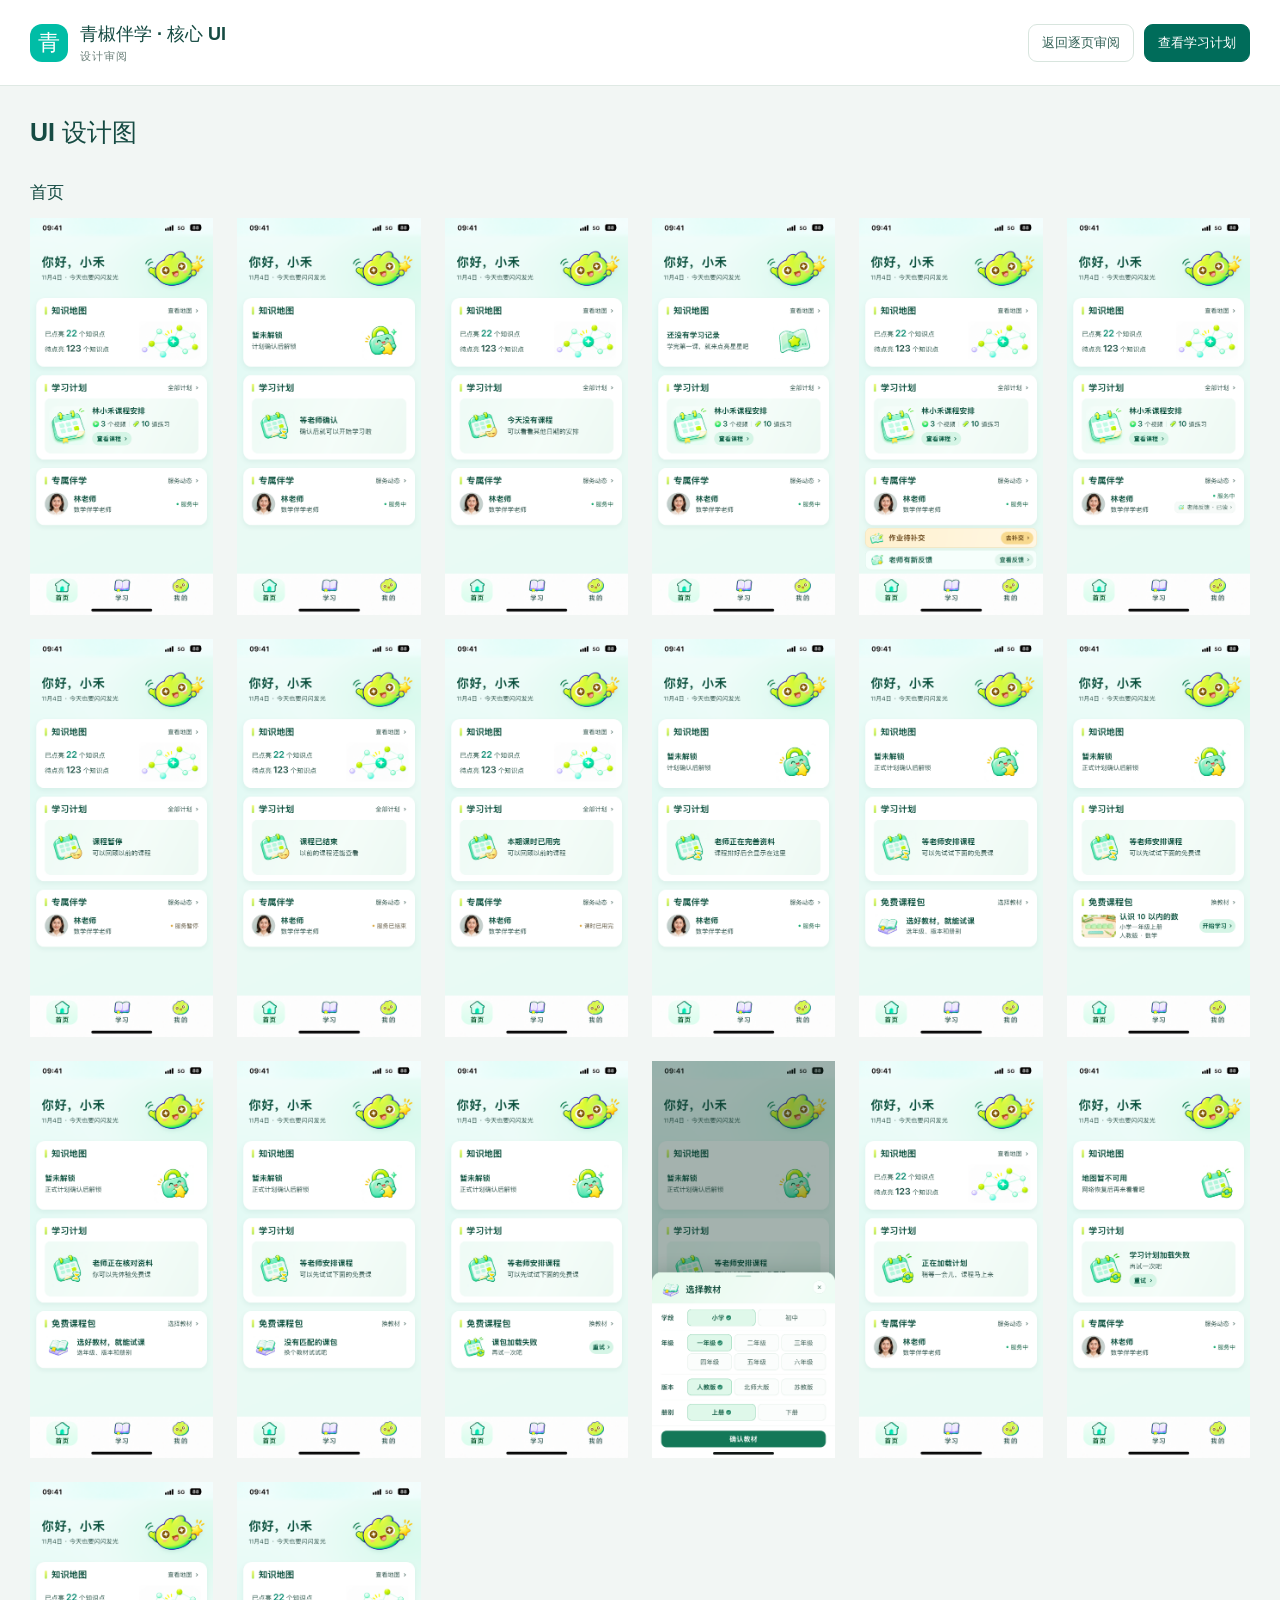
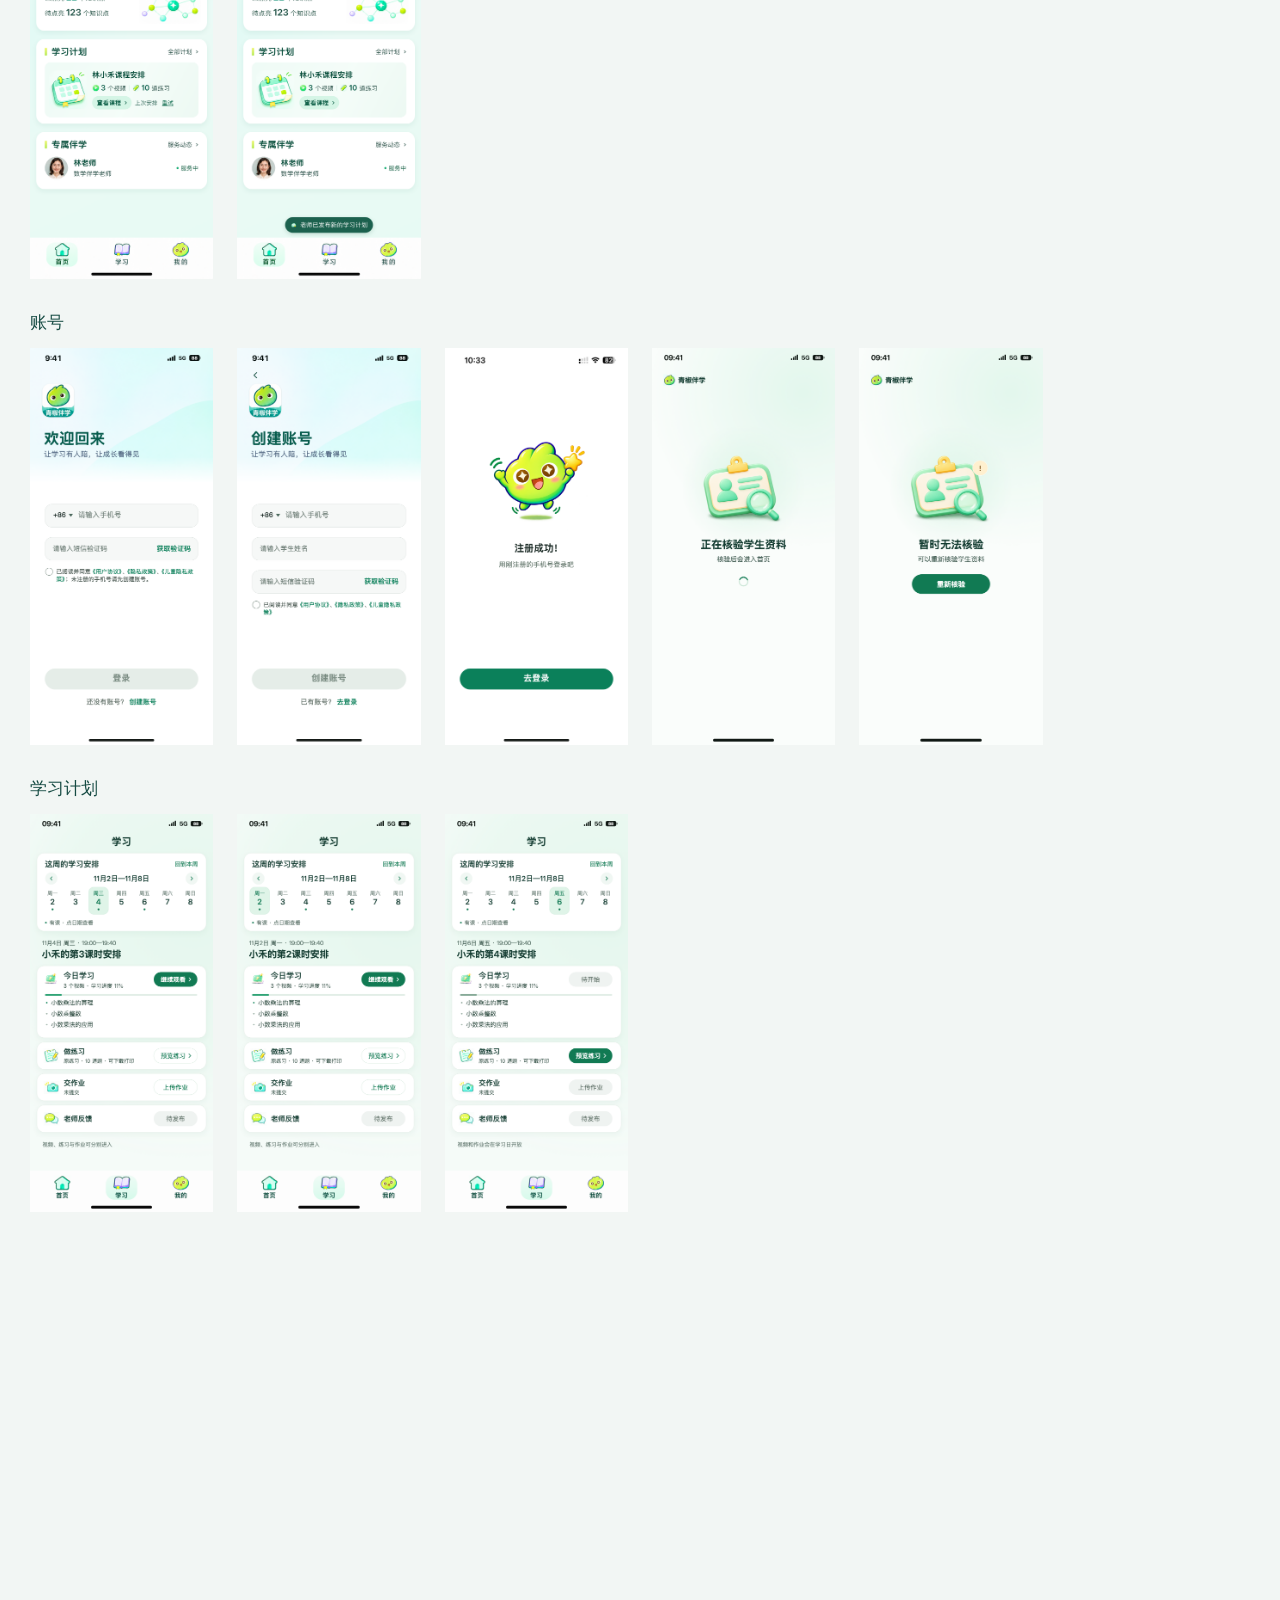
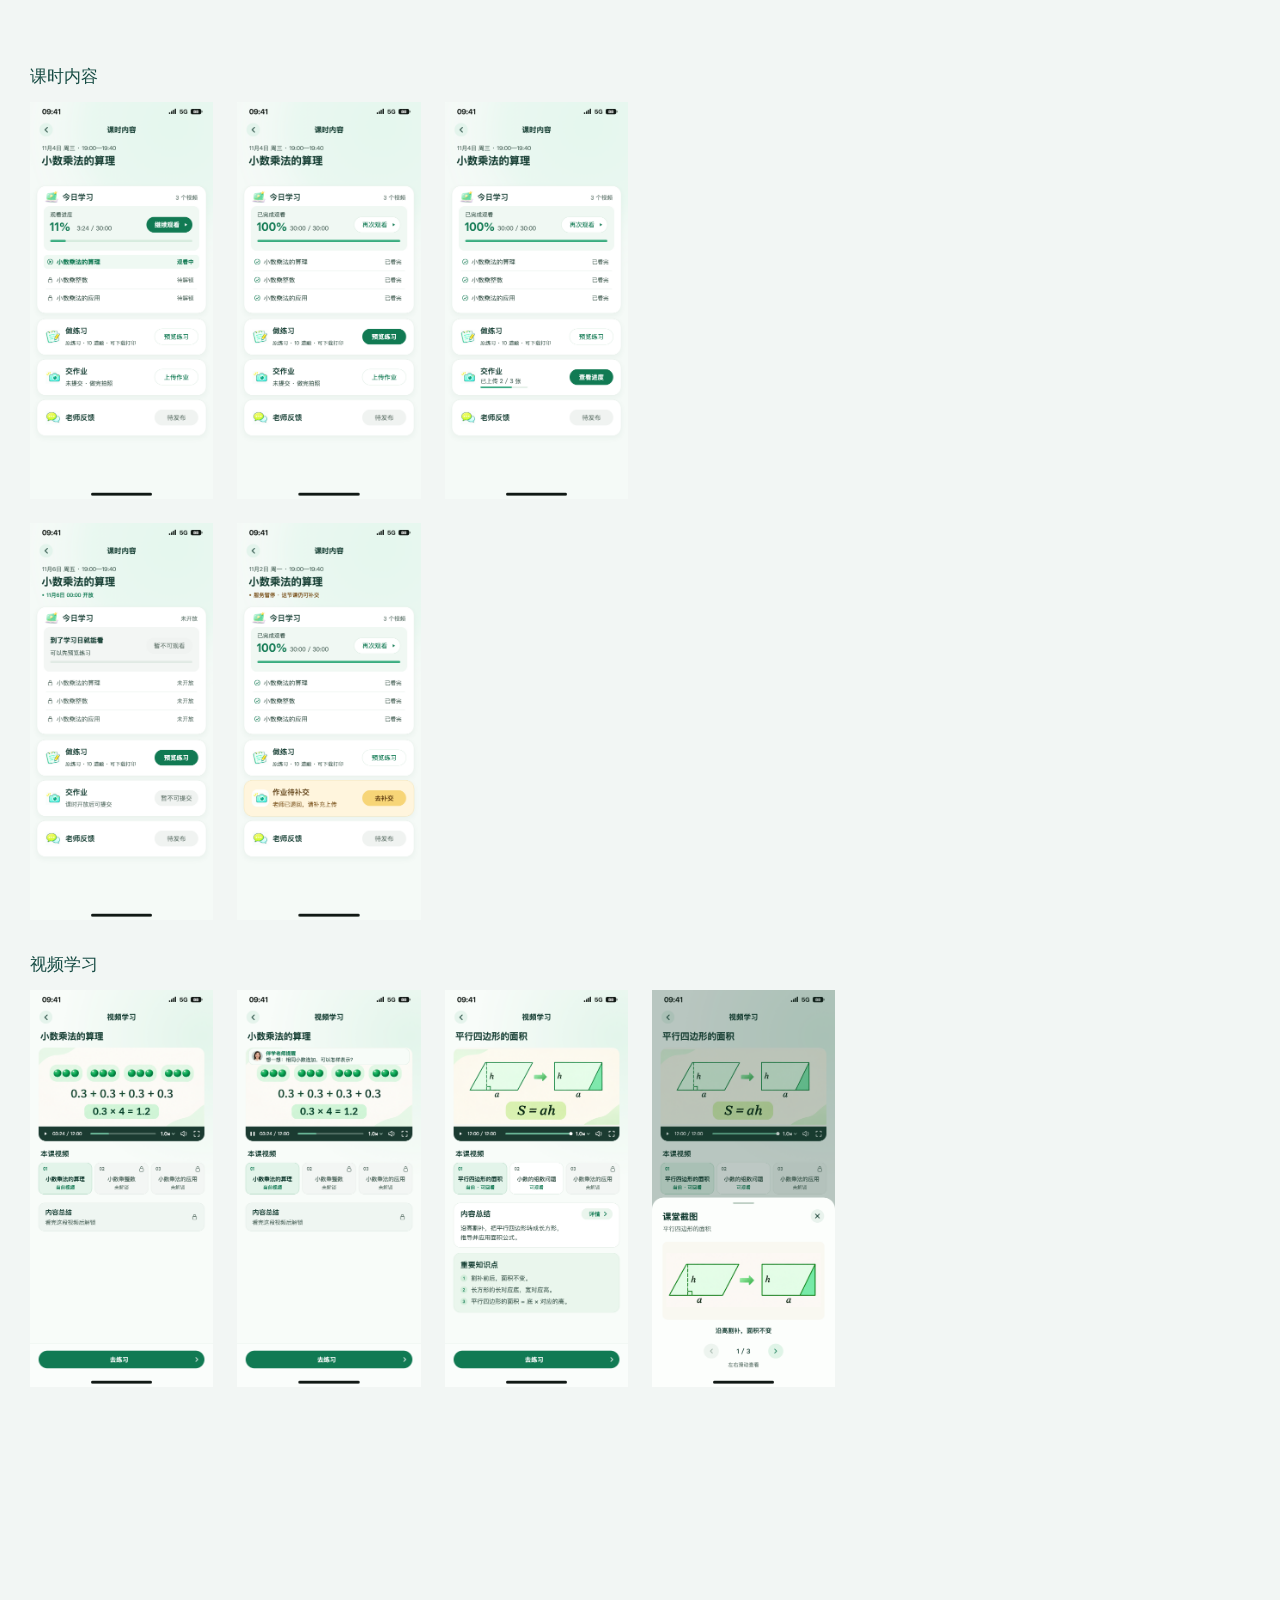
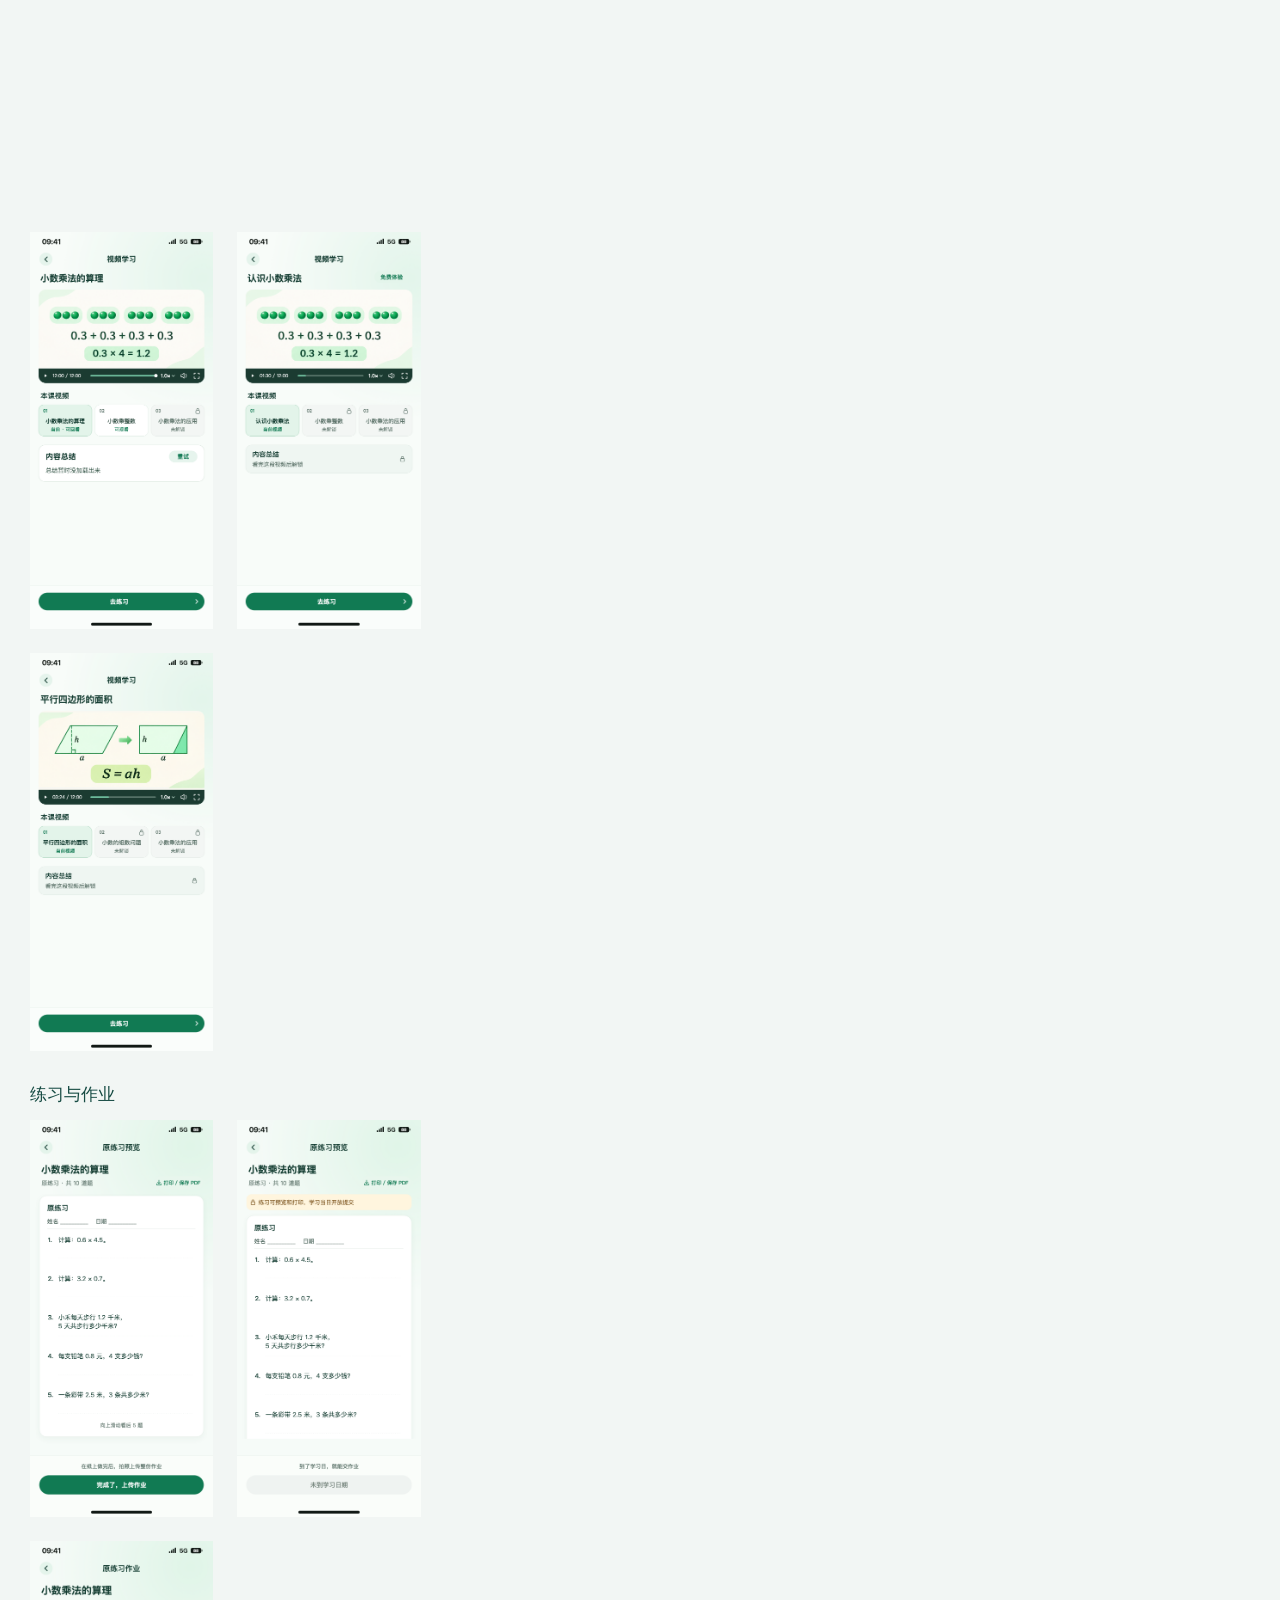
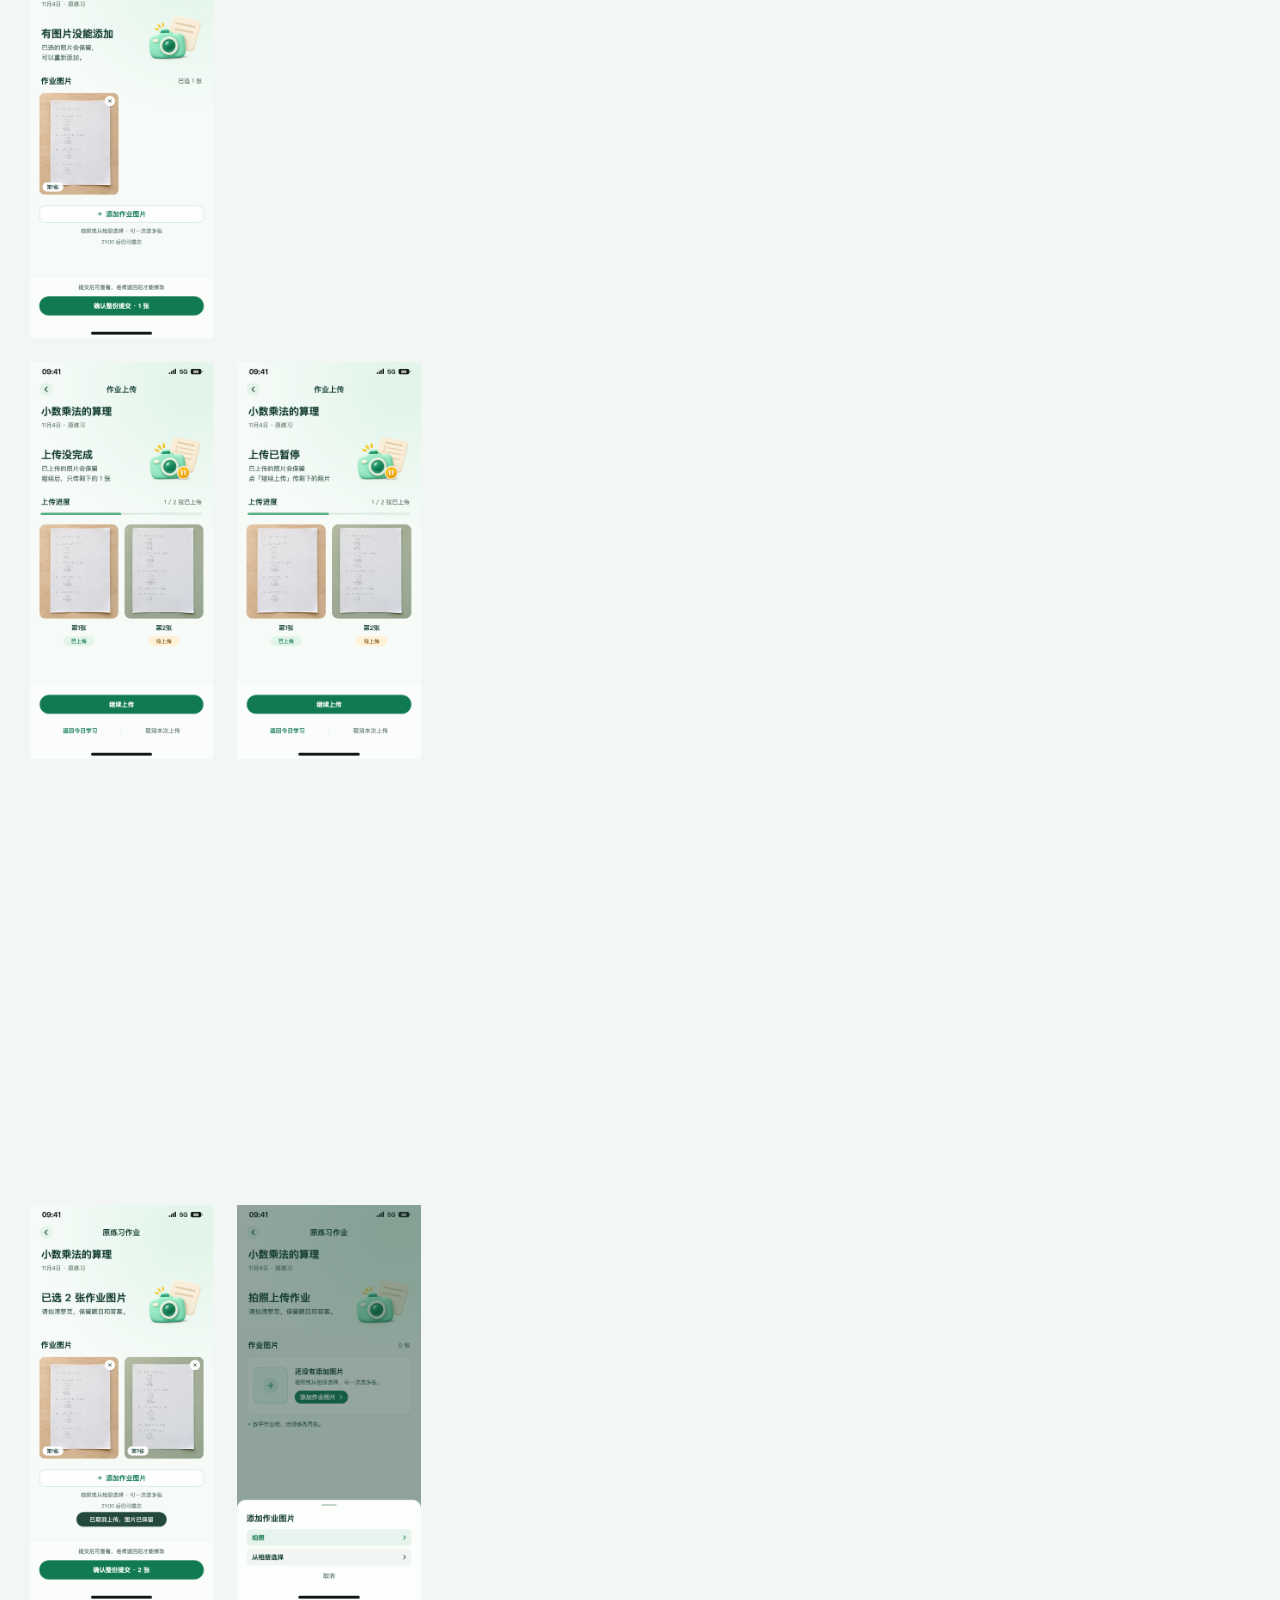
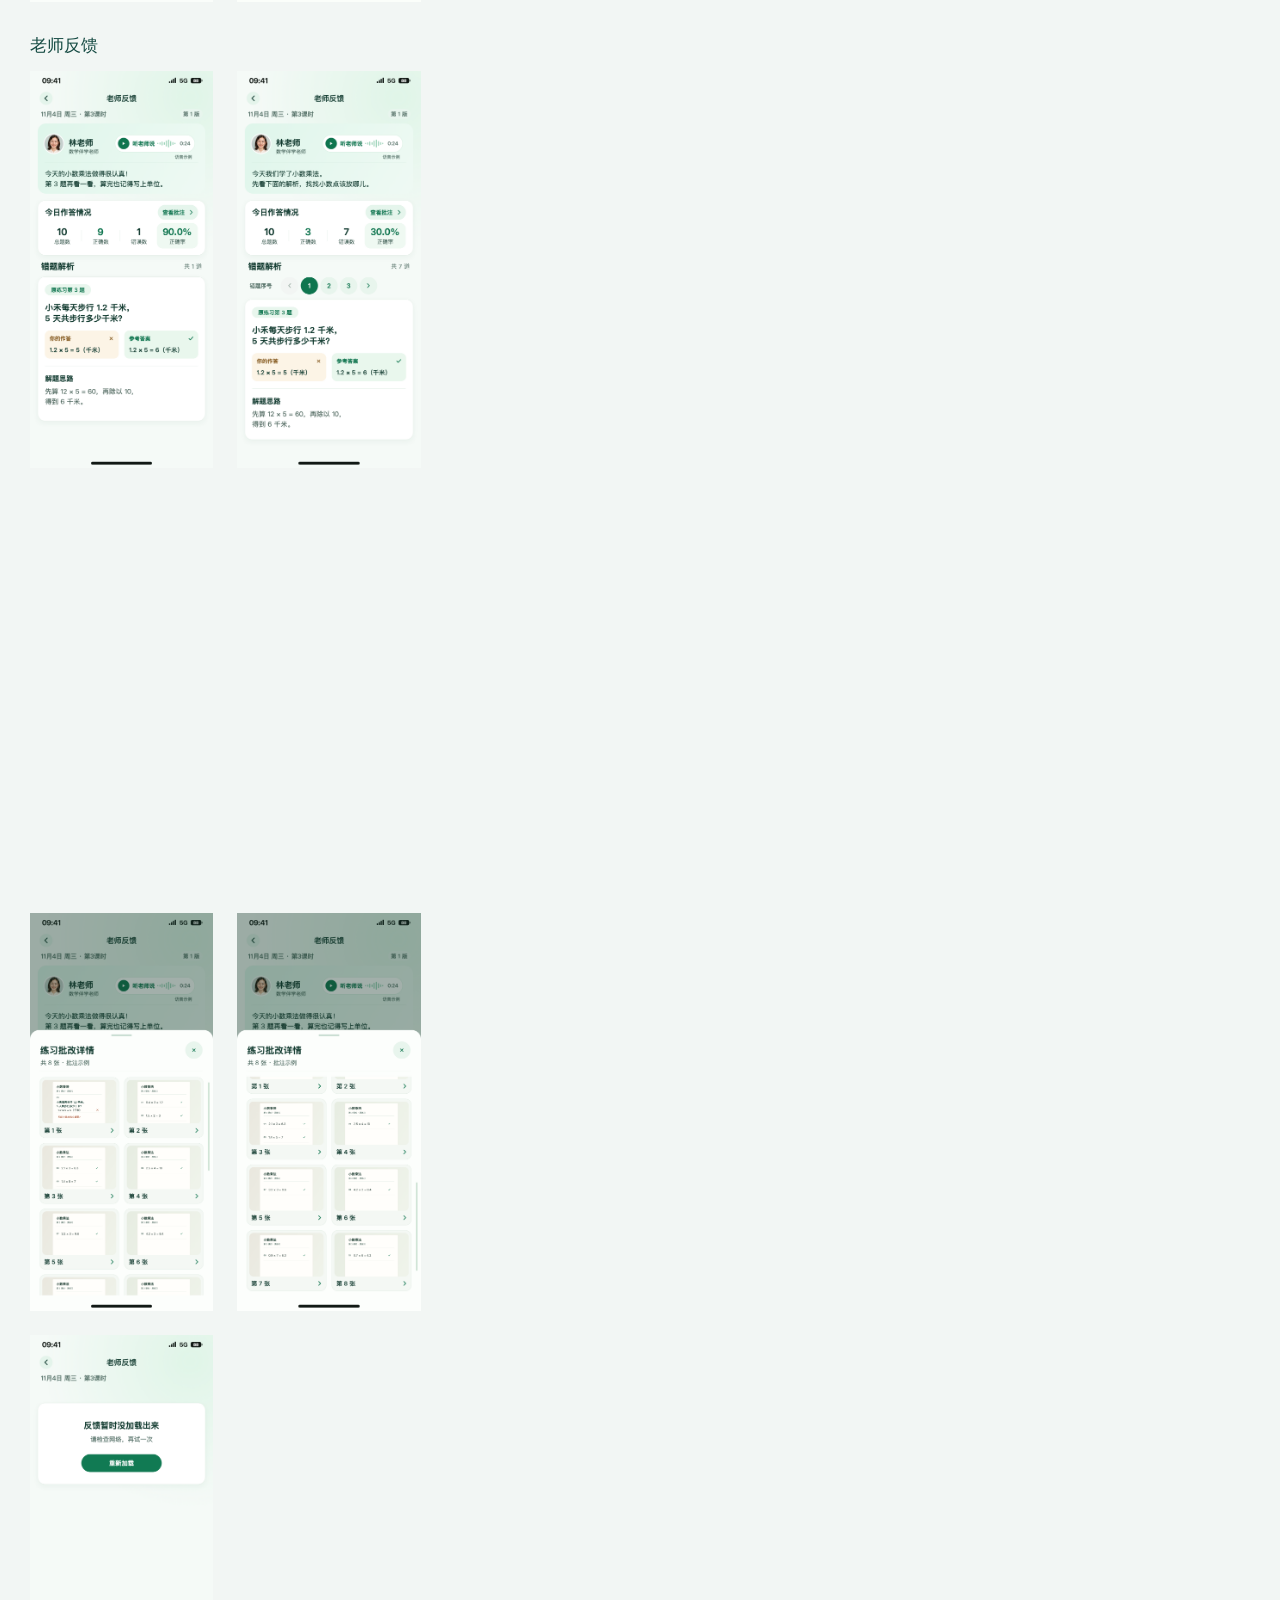
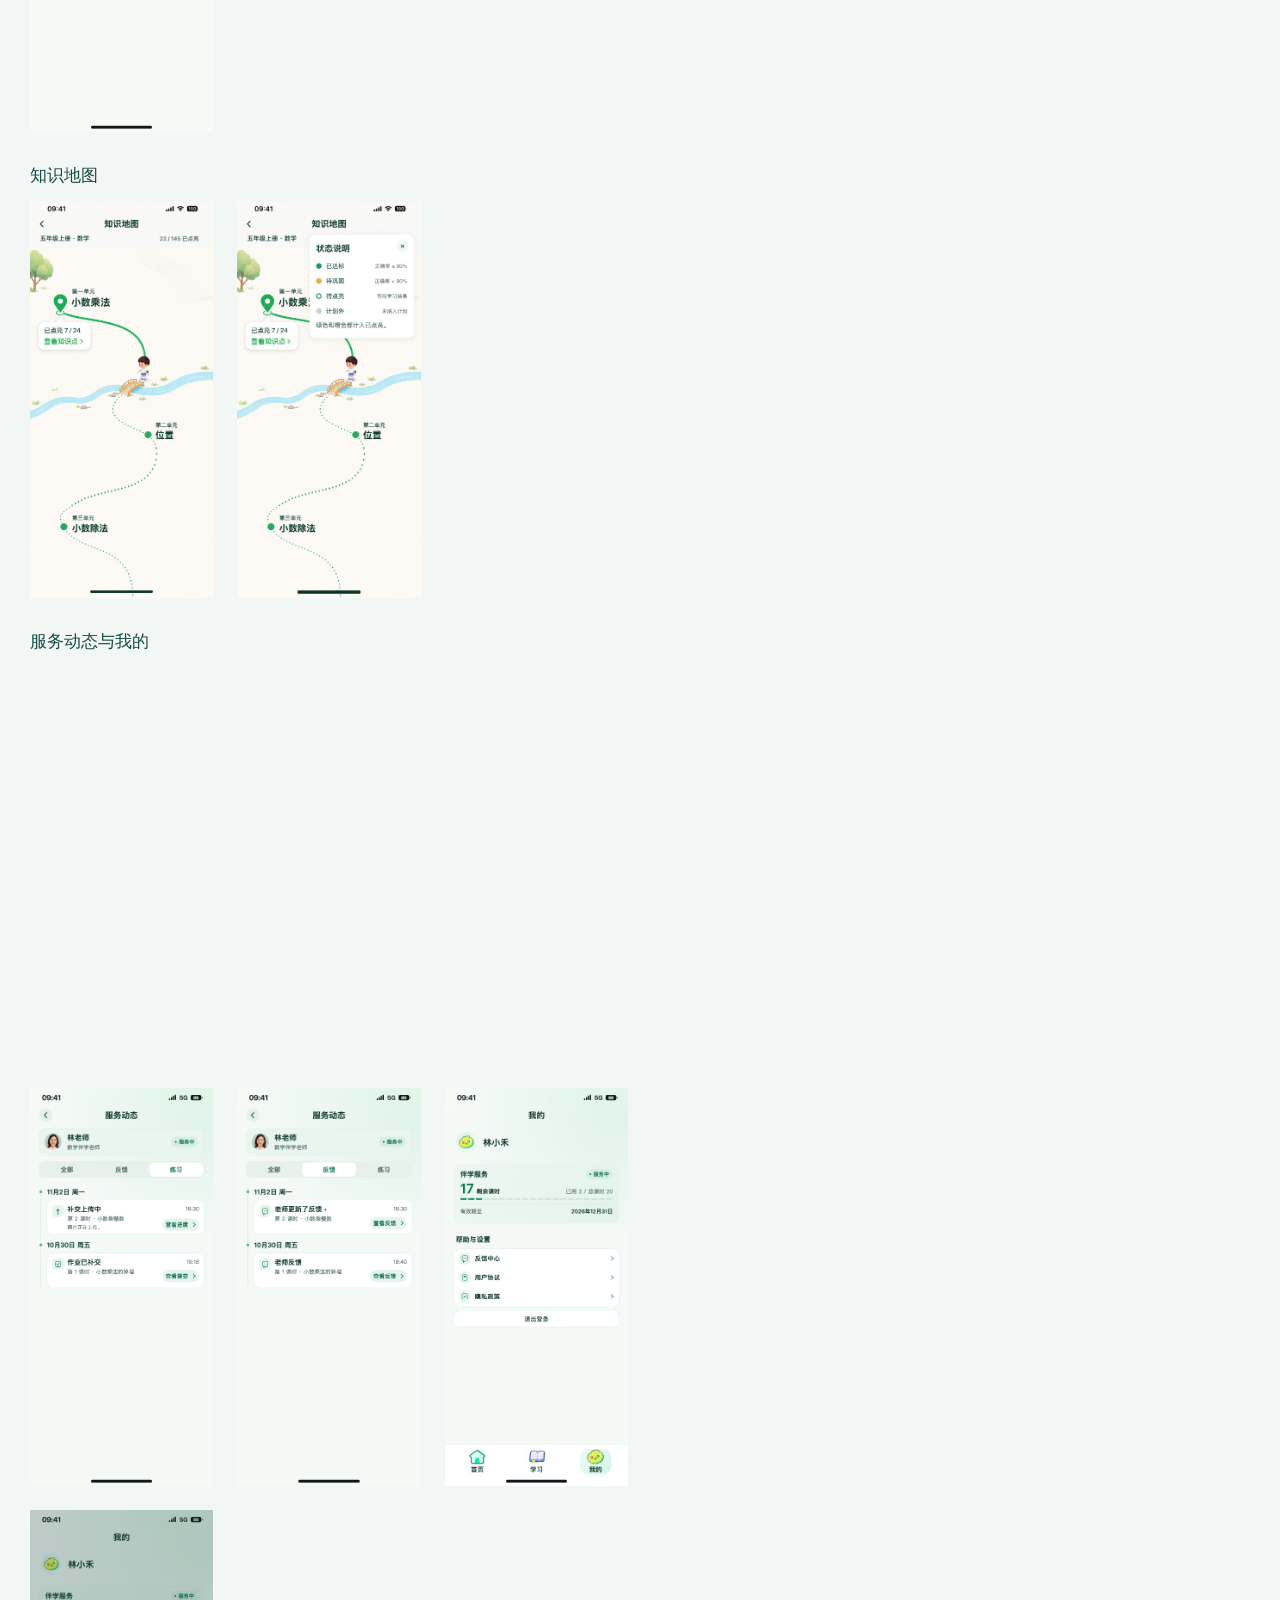
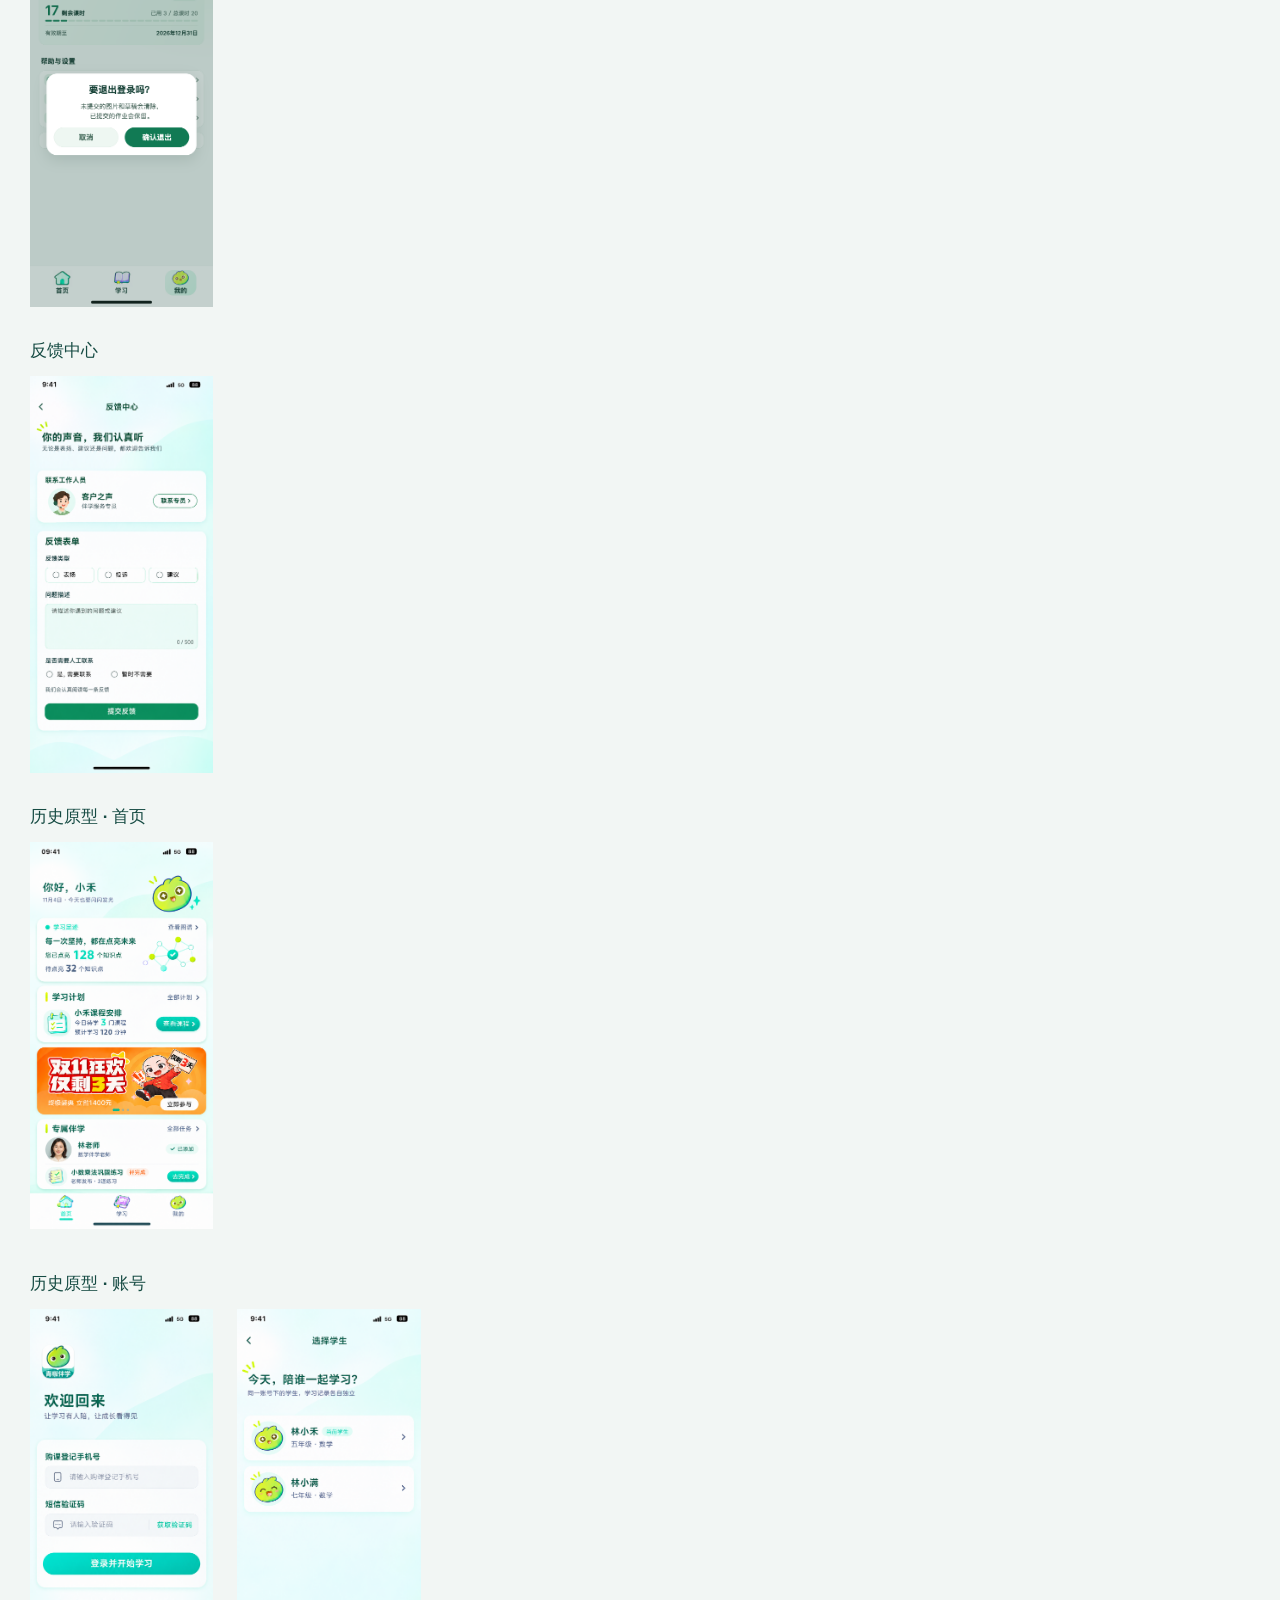
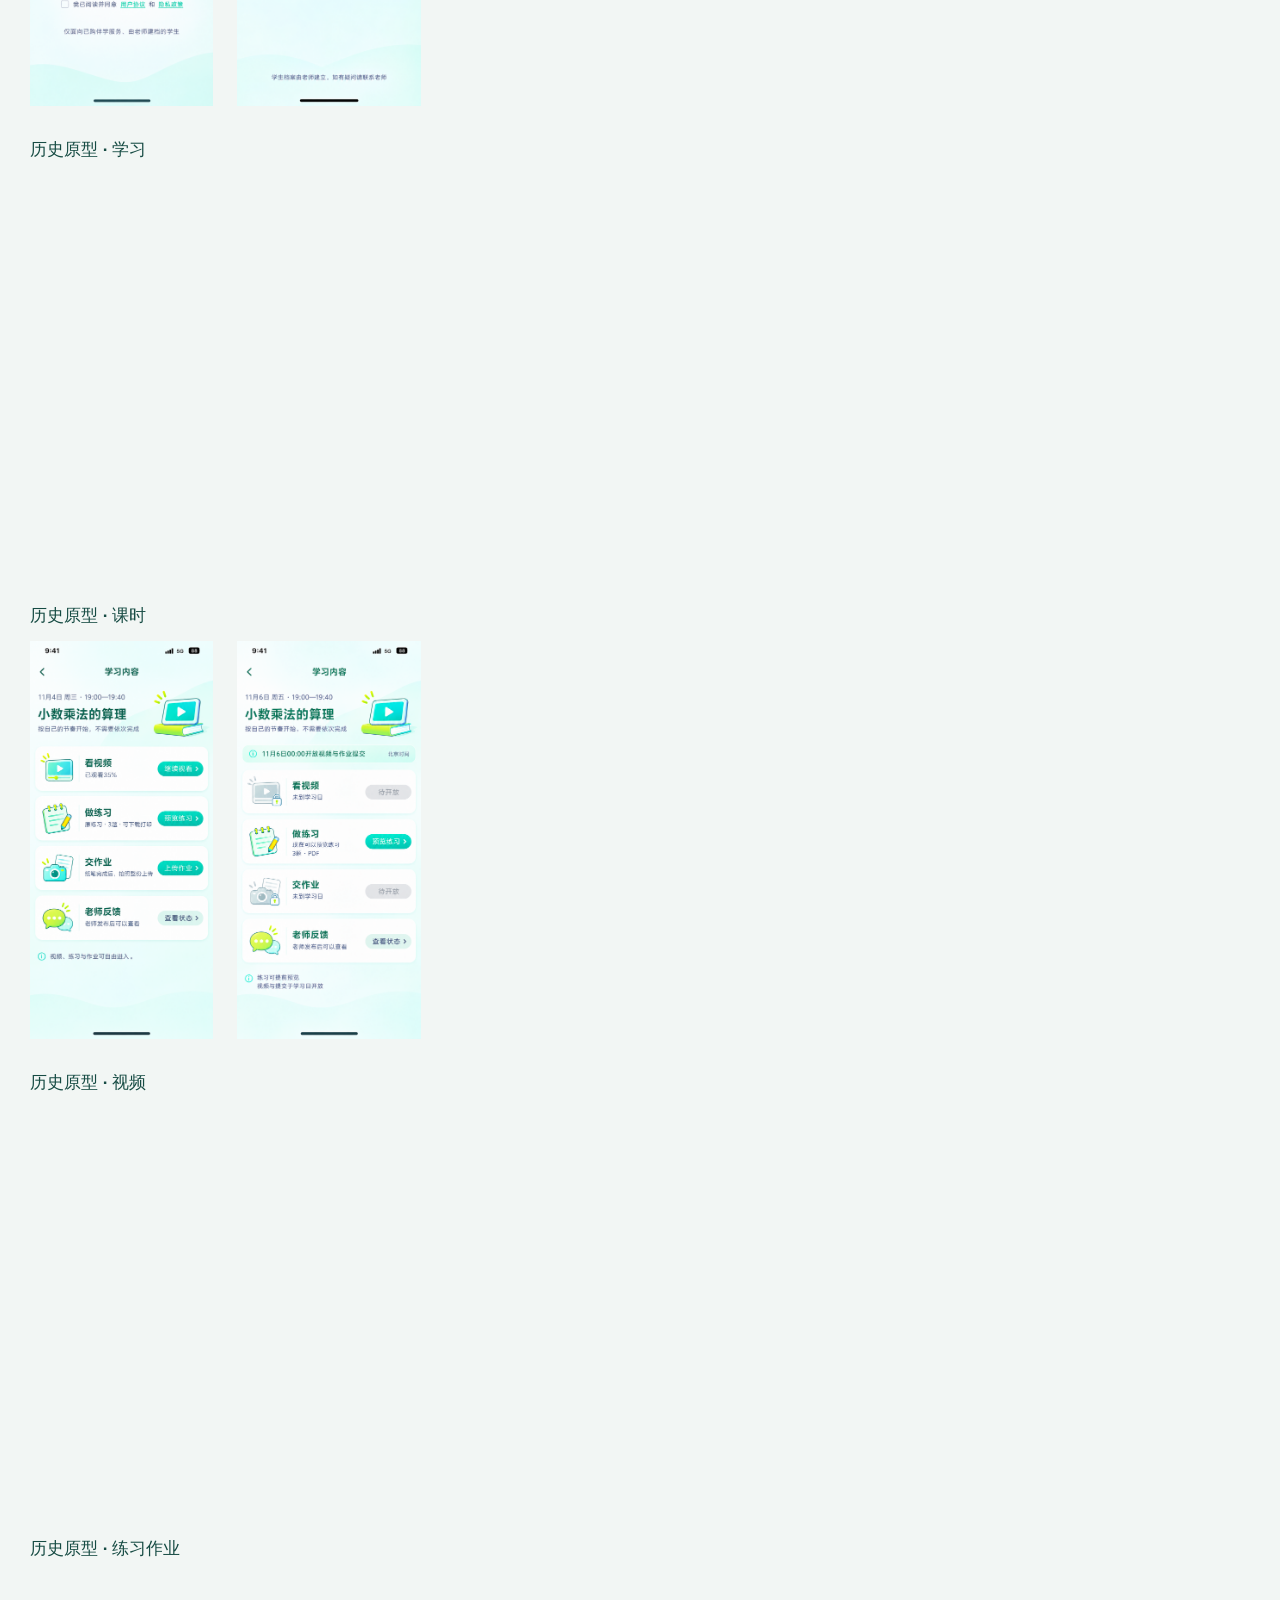
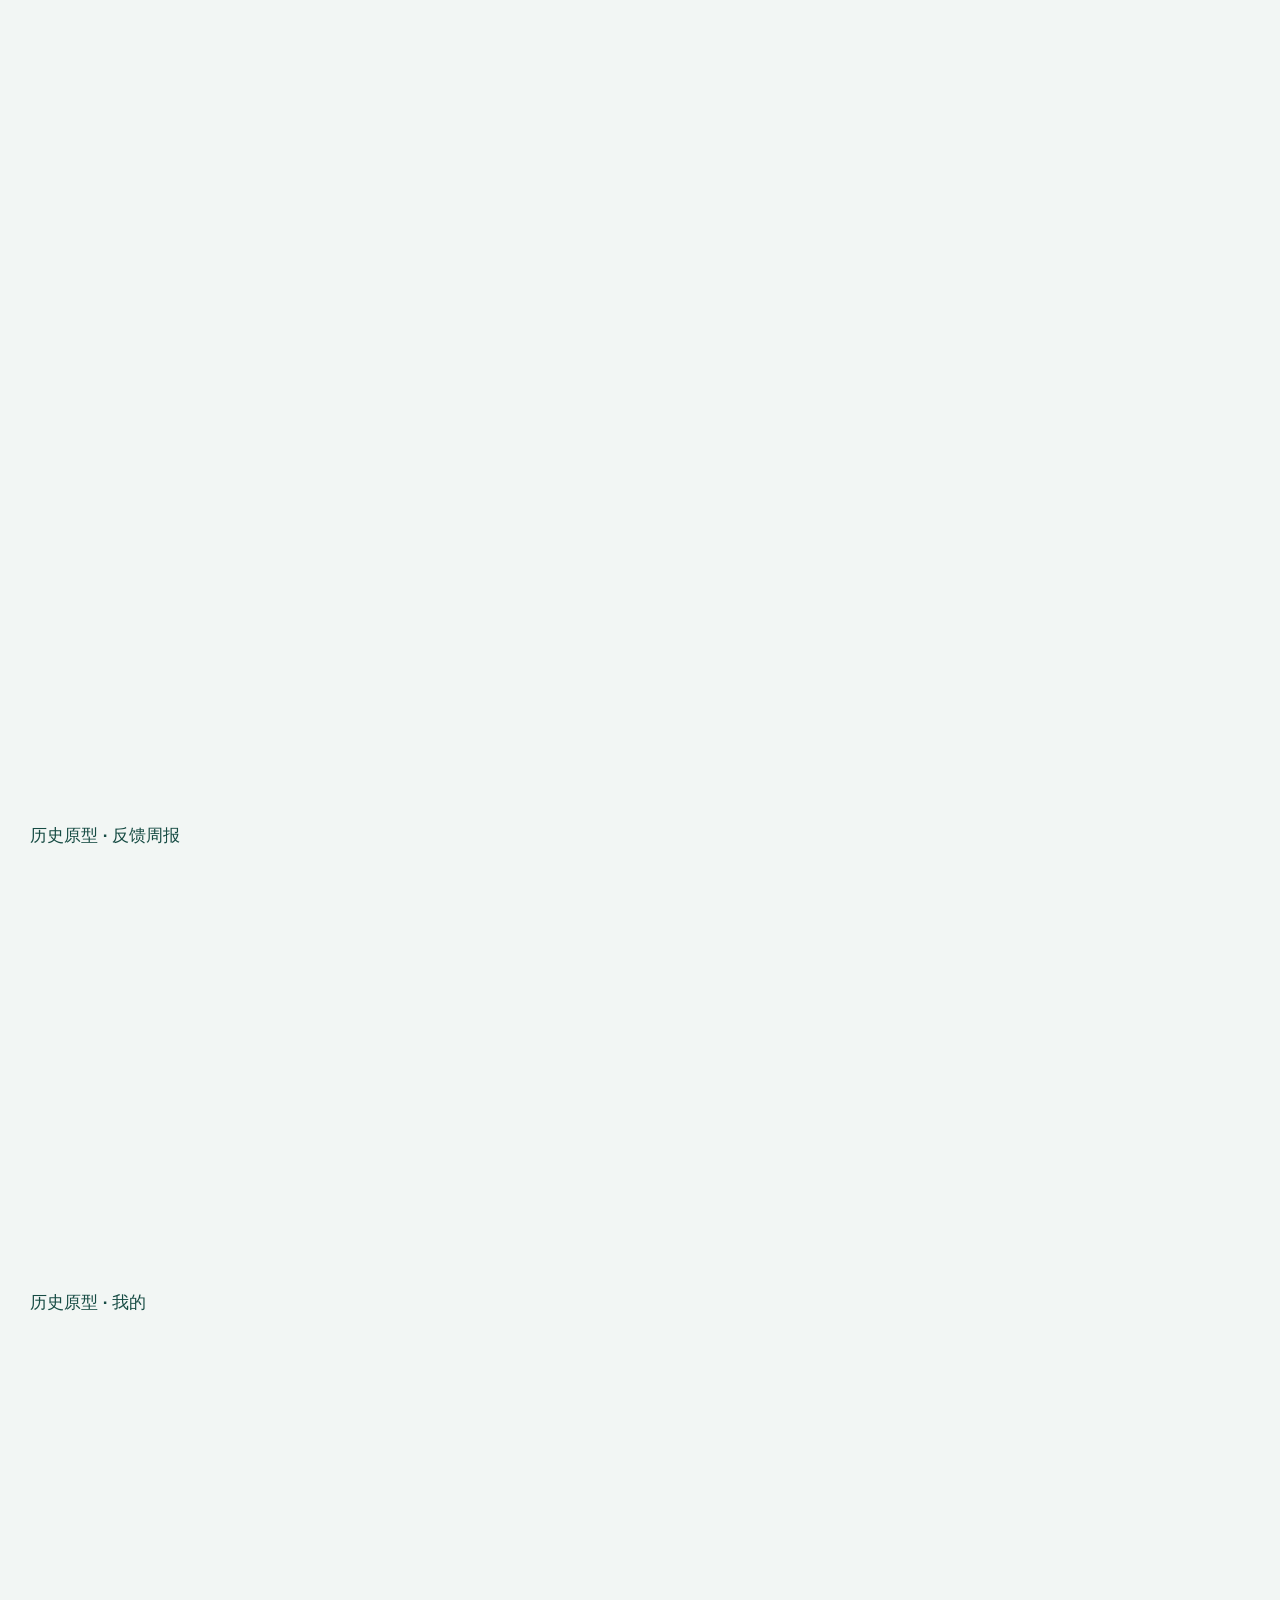
==== commit f099f44f: "Publish approved account screens and centered dialogs" ====
--- a/index.html
+++ b/index.html
@@ -15,7 +15,7 @@
 <main class="shell" id="shell" hidden><aside class="rail"><input id="search" aria-label="搜索页面" placeholder="搜索页面或状态"><nav id="nav" aria-label="设计页面目录"></nav></aside><section class="workspace"><div class="work-head"><div><h1 id="page-title"></h1><p id="page-meta"></p></div><div class="step-controls"><button id="read-interaction" class="detail-jump">交互说明</button><button id="previous" aria-label="上一张">‹</button><button id="next" aria-label="下一张">›</button></div></div><div class="stage" id="stage"><div class="screen" id="screen"><img id="screen-image" alt=""><div id="hotspots"></div><div id="learning-fields"></div></div></div></section><aside class="detail" id="interaction-detail"><h2 id="detail-title"></h2><p id="feature"></p><h3>功能、状态与权限</h3><ul id="rules"></ul><h3>查看交互去向</h3><div id="actions" class="action-links"></div><div class="file-links"><a id="original" target="_blank" rel="noopener">查看原图 ↗</a><a id="download" download>下载 PNG</a></div><p class="hint">手机稿按原尺寸提供下载。短信、上传、播放、反馈等流程使用演示数据。</p><p class="status"></p></aside></main>
 <section class="overview" id="overview"><h1>UI 设计图</h1><div id="overview-groups"></div></section>
 <script id="review-data" type="application/json">{"screens":[{"id":"00","group":"首页","name":"首页 · 已排课","file":"00-首页-已排课.png"},{"id":"00-empty","group":"首页","name":"首页 · 未排课","parent":"00","file":"00-首页-未排课.png"},{"id":"01","group":"账号","name":"手机号登录","parent":null,"spec":"A clean welcoming phone-code login screen, no tabs or back arrow. Compact green pepper smiling brand logo above 青椒伴学. Warm heading 欢迎回来 and subtitle 让学习有人陪，让成长看得见. White form card contains labels 购课登记手机号 and 短信验证码, phone input placeholder 请输入购课登记手机号, code input 请输入验证码 and inline 获取验证码. Wide turquoise 登录并开始学习 button. Below an UNCHECKED consent checkbox with 我已阅读并同意 plus separate 用户协议 and 隐私政策 text links. Small supporting text 仅面向已购伴学服务、由老师建档的学生. No registration, no password login, no social logins, no fake SMS duration/countdown, no demonstration 123456 in product UI. Friendly illustration no more than 20% of screen.","file":"01-手机号登录.png"},{"id":"02","group":"账号","name":"选择学生","parent":null,"spec":"Subpage title 选择学生. Heading 今天，陪谁一起学习？ subtitle 同一账号下的学生，学习记录各自独立. Two large tappable white student rows: illustrated friendly pepper avatar, 林小禾 / 五年级 · 数学, right chevron; second slightly different friendly pepper expression, 林小满 / 七年级 · 数学, right chevron. Subtle current badge 当前学生 on 林小禾 for this switch-student variant, not an editable control. Bottom explanation 学生档案由老师建立，如有疑问请联系老师. No 新增学生, no editing grade, no destructive controls. No bottom tabs.","file":"02-选择学生.png"},{"id":"02A","group":"账号","name":"完善学习信息","parent":"02","file":"02A-完善学习信息-v2.png","spec":"沿用02的852×1846画布比例；按当前学生确认年级及教材版本。","artwork":"assets/learning-reference.png"},{"id":"03","group":"账号","name":"未关联学生","parent":null,"spec":"Subpage title 暂未关联学生. Spacious centered empty-state illustration: small friendly pepper holding an unlinked student card, modern teal/lime illustrative style, not sad or alarming. Title 当前手机号尚未关联学生. Body 请使用购课登记手机号登录，或通过已有服务渠道联系老师. A single primary 更换手机号 button. Below subtle helper 学生档案由老师建立. No 自动创建, no 注册, no invented teacher contact QR or unknown phone.","file":"03-未关联学生.png"},{"id":"04","group":"学习","name":"周历与待发布周报","parent":null,"spec":"Main STUDY tab screen. Page heading 学习, subtitle 看得见安排，也看得见每一次努力, small pepper mascot top right matching brand. First white calendar card: title 这周的学习安排, small 回到本周 link. Week header left/right chevrons, 11月2日—11月8日. Exactly one row of seven days 周一 2, 周二 3, 周三 4, 周四 5, 周五 6, 周六 7, 周日 8. 4 selected turquoise rounded capsule, small course dots under 2,4,6, no dots other dates. Supporting legend 有已发布安排 · 点击日期查看. Below section 本周学习周报, generous white empty-state card with small illustrated report/book icon, 本周周报尚未发布, 老师发布后，你可以在这里查看, secondary outlined 查看上周周报 button. No monthly calendar, no separate tabs for 周计划/学习周报, no create plan control. Bottom navigation visible with 学习 active.","file":"04-周历与待发布周报.png"},{"id":"05","group":"学习","name":"上周已发布周报","parent":"04","spec":"Keep precisely the same 学习 main screen layout as second reference, with 学习 tab selected. Calendar week changes to 10月26日—11月1日 and seven day numbers 26,27,28,29,30,31,1, course dots under26,28,30; 30 selected. Section 上周学习周报. Replace unpublished empty card with published report card, small report illustration on right, title 一周，一点进步, date10.26—11.01, metadata 3次安排 · 2份作业已提交, small 已发布 · 第1版 pill, turquoise 查看周报 button. Keep 回到本周 link and week chevrons.","file":"05-上周已发布周报.png"},{"id":"06","group":"学习","name":"日期课程弹层","parent":"04","spec":"Date-schedule BOTTOM SHEET overlay on the same 学习 calendar screen as second reference. Dim background softly but retain recognizable calendar and tab bar; overlay covers lower ~53%. Sheet white, rounded top corners, drag handle and close x. Title 11月4日的学习安排, subtitle 周三 · 已发布. One course white/mint card: 数学, 小数乘法的算理, 今天19:00—19:40. Small beautiful math video thumbnail 0.3 × 4 with play symbol, metadata 视频1个 · 原练习3题. Two clear actions: primary 进入学习, secondary 预览练习. Do not repeat 今天上课 badges, do not force video before practice. Sheet padded above home indicator, no tab bar on top of sheet.","file":"06-日期课程弹层.png"},{"id":"07","group":"学习","name":"当天无课程弹层","parent":"06","spec":"State variant of the date-schedule bottom sheet second reference. Background calendar retains current week but select 周四5. Compact white bottom sheet about 36% height with close button and handle. Heading 11月5日的学习安排. Small outlined mint calendar illustration. Message 当天暂无已发布课程. Supporting text 可以切换日期，查看其他学习安排. Neutral 知道了 button that closes sheet. No course cards, no 创建计划 or guessed future plans, no fake data.","file":"07-当天无课程弹层.png"},{"id":"08","group":"课时","name":"课时详情","parent":null,"spec":"Subpage header 学习内容. Top date 11月4日 周三 · 19:00—19:40, heading 小数乘法的算理. Supporting 按自己的节奏开始，不需要依次完成. FOUR compact separate white action cards stacked with balanced spacing, not a timeline requiring order. Each has colorful icon left, text middle and control right:\n看视频 / 已观看35% / 继续观看.\n做练习 / 原练习 · 3题 · 可下载打印 / 预览练习.\n交作业 / 纸笔完成后，拍照整份上传 / 上传作业.\n老师反馈 / 老师发布后可以查看 / 查看状态 (secondary).\nAt bottom a quiet tip 视频、练习与作业可自由进入. No completed/掌握 claims. No empty 加练 entry before teacher publishes, no tabs. All four action cards must fit without compressed glyphs.","file":"08-课时详情.png"},{"id":"09","group":"课时","name":"未来课时未开放","parent":"08","spec":"Exact layout variant of lesson detail reference. Date11月6日 周五 · 19:00—19:40, same course 小数乘法的算理. Add quiet visible mint notice 11月6日00:00开放视频与作业提交 and small 北京时间. 看视频 card locked with 未到学习日 and gray disabled 待开放; 做练习 card remains active 预览练习 with3题 and PDF info; 交作业 locked 待开放; 老师反馈 secondary 查看状态 not a fake published result. Supporting text 现在可以预览练习. No countdown or unlock time19:00; schedule time is not the lock threshold.","file":"09-未来课时未开放.png"},{"id":"10","group":"视频","name":"视频学习 · 多课程","parent":null,"spec":"390×844布局基准，852×1846设计稿；一排三节课程，播放器内倍速，关键节点真人形象AI老师讲解示意；下方总结卡片留足间距，无播放位置提示行。","file":"10-视频学习-v2.png","artwork":"assets/video-reference.png"},{"id":"11","group":"视频","name":"网络失败","parent":"10","spec":"Same 视频学习 layout as reference. Within 16:9 player replace lesson image with calm very pale mint error surface, small tasteful disconnected-network illustration, heading 网络连接失败, helper 请检查网络后重试 and primary 重试播放 button. Keep below course 小数乘法的算理 and remembered-position helper. Bottom 前往练习 remains accessible. No cartoon alarm, no entire-screen huge warning. Preserve page geometry.","file":"11-网络失败.png"},{"id":"12","group":"视频","name":"无观看权限","parent":"10","spec":"Same 视频学习 page geometry. In player state surface use small mint shield/lock illustration, heading 暂无该视频观看权限, helper 请联系老师了解详情. No retry-play button, no purchase or renew CTA. Course title and 前往练习 remain below. Secondary 联系老师 text control may open existing shared contact sheet. Distinguish this state clearly from network failure.","file":"12-无观看权限.png"},{"id":"13","group":"视频","name":"资源不可用","parent":"10","spec":"Same 视频学习 page geometry. In player state area show small mint file/video unavailable illustration, heading 视频资源暂不可用, helper 请稍后再试，或联系老师了解详情. No claim permission expired, no invented reason, no purchase or renewal. Keep course heading and 前往练习 below.","file":"13-资源不可用.png"},{"id":"14","group":"视频","name":"观看有效期届满","parent":"10","spec":"Same 视频学习 page geometry. Player state shows small calendar-lock illustration, heading 视频观看有效期已届满, helper 请联系老师了解详情. Secondary 联系老师 button. Retain 小数乘法的算理 and 前往练习 below. Do not show guessed validity length or automatic renewal. Do not call this 服务到期: video authorization is independent of service.","file":"14-观看有效期届满.png"},{"id":"15","group":"练习作业","name":"原练习预览","parent":null,"spec":"Subpage 练习预览. Label 原练习 · 纸笔作答, right 共3题, heading 小数乘法的算理. White paper-like content with three clear numbered questions and generous ruled handwriting space:\n1. 计算：0.3 × 4 = ______\n2. 一盒彩笔2.5元，买3盒一共多少钱？\n3. 小禾每天步行1.2千米，5天一共步行多少千米？\nThese are static printable questions, NOT input fields, no answer buttons or correct answers.\nBottom fixed action area with outlined 下载原练习PDF and primary 完成了，上传作业. Small helper 练习PDF不含答案，反馈发布后可查看. Ensure handwriting spaces and questions visible; numbered questions printed on a single paper sheet. No bottom tabs.","file":"15-原练习预览.png"},{"id":"16","group":"练习作业","name":"老师加练预览","parent":"15","spec":"Same printable exercise page layout but nav title 巩固加练. Tag 老师发布 · 一轮加练. Title 小数乘法巩固练习, 共3题. Paper questions: 1.计算：0.4 × 3 = ______; 2.每盒彩笔2.6元，4盒共多少元？; 3.每天步行1.5千米，4天共多少千米？ Handwriting areas, no answers and no online inputs. Bottom secondary 下载加练PDF and primary 完成了，上传加练. Small text 老师发布后即可完成，不另扣课时. No automatic second round, no mastery meter.","file":"16-老师加练预览.png"},{"id":"17","group":"练习作业","name":"多图作业待提交","parent":null,"spec":"Subpage 原练习作业. Course 小数乘法的算理, subtitle11月4日 周三 · 原练习. Gentle helper 请拍清整页，保留题目和答案. White upload area: two realistic photographed elementary math homework paper thumbnails with tidy visible pencil arithmetic and page numbers 第1张, 第2张. These are photographs, not flat icons. Each thumbnail small x delete control at top-right. A third equal-size dashed mint + 添加图片 tile with 拍照或从相册选择 helper. Below note 支持多张图片，不支持PDF上传. Wide bottom primary 确认整份提交 · 2张. Helper 提交后可查看，老师退回后才能修改. Small neutral note 21:00后仍可提交. No demo-image button, no hard-coded file-size limit or max count.","file":"17-多图作业待提交.png"},{"id":"18","group":"练习作业","name":"整份提交确认","parent":"17","spec":"Exact upload page as reference behind a lightly dimmed scrim. White compact BOTTOM SHEET with handle, small check/document illustration. Heading 确认提交这份作业？ Body 共2张图片，请确认题目与答案完整清晰. Small helper 提交后可查看，老师退回后才能修改. Full turquoise 确认提交 and secondary 继续检查. Close x, safe bottom padding. Photo thumbnails behind stay selected. No automatic deletion, no irrevocable exaggerated warning.","file":"18-整份提交确认.png"},{"id":"19","group":"练习作业","name":"上传失败保留图片","parent":"17","spec":"Exact editable upload page geometry as reference, keep BOTH homework photo thumbnails selected with delete controls and add tile. Add in-context gentle coral error row 上传失败，已保留所选图片 and secondary 请检查网络后重试 near submission area. Primary button 重试整份提交 · 2张. No reset to empty, no success badge, no clearing thumbnails. Maintain original course/date and readable helper. A soft red error icon only, not a full red page.","file":"19-上传失败保留图片.png"},{"id":"20","group":"练习作业","name":"提交成功只读","parent":"17","spec":"Same 原练习作业 page, course/date. Replace upload zone with submitted white card. Small mint success illustration, heading 作业已提交, subtitle 等待老师反馈. Show exactly two uploaded homework photo thumbnails labelled 第1张 and 第2张 in read-only mode: NO delete x, NO +tile, NO replace/upload action. Supporting 提交后不可自行覆盖，老师退回后可重新上传. Secondary 查看反馈状态 button. Small success toast 已提交，等待老师反馈 at lower area, not over controls. No invented response deadline.","file":"20-提交成功只读.png"},{"id":"21","group":"练习作业","name":"老师退回补交","parent":"17","spec":"Editable upload state nav 原练习作业, course 小数乘法的算理, date11月2日 周一 · 原练习. Prominent but soft amber notice: 老师已退回，请补充上传, explanation 第3题照片不完整，请补充包含题目和答案的整页照片. Preserve two existing photo thumbnails, each has delete x and 第1张/第2张 labels, plus +添加图片 tile. One outlined amber marker on second thumbnail 待补充. Bottom primary 确认补交 · 2张. Helper 21:00后仍可提交. No teacher-side buttons, no losing original images, no close-service notice in this active-service state.","file":"21-老师退回补交.png"},{"id":"22","group":"练习作业","name":"作业图片大图预览","parent":"17","spec":"Full-screen IMAGE VIEWER, not upload editor. Deep charcoal backdrop, top statusbar light. Top-left back chevron, centered 作业图片, top-right 1 / 2. Large legible realistic photograph of elementary math homework sheet centered with correct paper proportions, handwritten pencil calculations for 0.3×4=1.2, 2.5×3=7.5元, 1.2×5=6千米, with appropriate question text. Entire sheet visible without stretching, subtle margin. Bottom understated 左右滑动查看图片 and small home indicator. No delete button, no sharing to external platforms, no extra tab bar. This viewer may be dark because photo viewing requires focus; keep brand control accent turquoise.","file":"22-作业图片大图预览.png"},{"id":"23","group":"反馈周报","name":"反馈待发布","parent":null,"spec":"Subpage 老师反馈. Course 小数乘法的算理, date11月4日 周三. Main centered white state card with friendly small illustrated letter/report and tiny pepper, heading 已提交，等待老师反馈. Supporting 老师正式发布后，你可以看到逐题结果与学习建议. Secondary 查看已提交作业. Keep sufficient airy spacing. No provisional AI results, no answers, no visible draft version, no countdown or promised release time. A discreet bottom text 每一次认真，都值得被看见.","file":"23-反馈待发布.png"},{"id":"24","group":"反馈周报","name":"老师反馈","parent":null,"spec":"蓝色为今日知识点，红色为练习掌握情况，绿色为后续加强方向；错题解析支持批注详情底部抽屉和不同批注原图。","file":"24-老师反馈-v2.png","artwork":"assets/feedback-reference.png"},{"id":"24A","group":"反馈周报","name":"练习批改详情","parent":"24","file":"24A-批注详情-v2.png","artwork":"assets/feedback-reference.png"},{"id":"25","group":"反馈周报","name":"学习周报概览","parent":null,"spec":"Subpage 学习周报. Mint introductory area small report illustration; date10月26日—11月1日; title 小步向前，每一步都算数; subtitle 林小禾 · 数学周报 · 已发布第1版. Main white stats card 这一周的学习记录 with exactly 3 安排课程, 2 提交作业, 1 待提交. Next card 练习记录 with 3 rows: 原练习正确率 / 4/6 · 66.7%; 错题加练 / 1/3 · 33.3%; 全对巩固 / 暂无数据. Small informational note 原练习未交与待复核单列；加练待复核计入分母，不等同答错. Follow teacher-suggestion card visible near bottom 林老师想对你说, short 继续练习应用题，记得写清列式与单位. Fixed bottom 下载已发布周报PDF button with reserve space. No share link, no mastery, no study-time predictions, no red pie chart. Page can scroll, keep readable type.","file":"25-学习周报概览.png"},{"id":"26","group":"反馈周报","name":"学习周报明细续屏","parent":"25","spec":"A scrolled continuation of SAME 学习周报 detail, not a new module. Keep pinned back header 学习周报, small 已发布第1版. At top teacher card 林老师想对你说 with photo and advice 你认真完成了两次练习。下周继续练习应用题，记得写清列式与单位；未提交的作业也可以补上. Next card 课程与视频安排 with three entries:\n10月26日 小数乘整数 / 安排已结束;\n10月28日 小数乘小数 / 安排已结束;\n10月30日 小数乘法的应用 / 安排已结束.\nEach small tasteful video thumbnail, no fabricated watched status.\nNext explanation card 统计说明: 原练习：2份已完整复核，1份未交单列. 加练：1题正确、1题错误、1题待复核. 安排结束不代表学习完成. Distinguish 待复核 from 错误. Bottom same fixed 下载已发布周报PDF button. Do not duplicate top hero or nav tabs. Readable breathing room.","file":"26-学习周报明细续屏.png"},{"id":"27","group":"我的","name":"我的 · 反馈中心入口","parent":null,"spec":"原林老师企业微信卡片替换为反馈中心入口；点击跳转37反馈中心，不展开联系老师弹层。","file":"27-我的-v2.png","artwork":"assets/my-reference.png"},{"id":"37","group":"我的","name":"反馈中心","parent":"27","file":"37-反馈中心-v2.png","artwork":"assets/center-reference.png"},{"id":"29","group":"我的","name":"退出登录确认","parent":"27","spec":"Same 我的 page softly dimmed behind a centered compact white rounded confirmation dialog. Heading 退出当前账号？ Body 学习记录会保留，下次登录后可继续查看. Two equal horizontally aligned buttons 取消 neutral and 确认退出 turquoise. No danger-red destructive delete-account action. Background bottom tab remains visible dimmed. No invented checkbox or account erasure.","file":"29-退出登录-v2.png","artwork":"assets/my-reference.png"},{"id":"30","group":"练习作业","name":"服务结束历史作业只读","parent":"20","spec":"Same read-only submitted 原练习作业 layout as reference. Course 小数乘法的算理 date11月2日 周一 · 原练习. At top soft amber note 服务已结束，历史作业仍可查看，不支持补交. Two read-only homework thumbnails with no delete/add controls. Label 历史作业 · 已提交. Bottom neutral contact button 联系老师. No 上传/补交 enabled button, no clearing history. A small helpful text 视频观看权限独立，以资源实际状态为准. This is service ended, NOT video expired.","file":"30-服务结束历史作业只读.png"},{"id":"31","group":"状态规范","name":"服务状态组件规范","parent":"27","spec":"EXCEPTION to single phone screenshot: create ONE polished portrait 390:844 COMPONENT STATE SHEET, same visual system and readable compact Chinese, no phone statusbar or bottom tabs. Title 伴学服务 · 状态规范, subtitle 四种状态的统一表达. Four vertically stacked white compact component cards:\n已暂停: 30总课时 /6已消 /24剩余; 暂停期间不新增安排，历史作业仍可补交.\n课时已耗尽 · 有效期内:30总课时 /30已消 /0剩余; 不新增安排，历史作业仍可补交.\n已到期:30总课时 /6已消 /24剩余; 历史记录可查看，作业不可补交.\n已结束:30总课时 /6已消 /24剩余; 历史记录可查看，作业不可补交.\nEach status combines label and gentle semantic icon, never color only. Footer 视频权限独立，不随服务状态自动取消. Keep common student service dates2026.10.20—2027.01.20 as fixture in small line once, no arbitrary reason for paused/ended and no renewal CTA. This is a labeled design handoff sheet showing reusable components, not all these states simultaneously in actual product.","file":"31-服务状态组件规范.png"},{"id":"32","group":"状态规范","name":"表单与操作反馈规范","parent":"01","spec":"EXCEPTION: ONE portrait 390:844 UI COMPONENT STATE SHEET, not actual app page. Title 操作反馈 · 状态规范. Clean readable white/mint examples of these six independent components with headings:\n1 手机号输入错误: phone input shows1380000800 in soft coral border; helper 请输入正确的11位手机号.\n2 验证码错误: code input ******; helper 验证码错误或已失效，请重试.\n3 未同意协议: checkbox unchecked; helper 请先阅读并同意用户协议与隐私政策.\n4 上传中: turquoise disabled button spinner 正在提交，请稍候; note 保留图片，避免重复提交.\n5 复制结果: two small separate toast examples 已复制企业微信号 and 复制未成功，请长按微信号复制.\n6 图片类型错误: neutral inline toast 仅支持图片，不支持PDF.\nNo duration/countdown values, no invented upload maximum, no fake submission success claim. Use realistic input/button components matching approved visual style, tidy spacing and clearly separated examples. No bottom tabs or phone statusbar, these are implementation reference components. Include 逐题状态 reusable badges 正确/错误/未作答/待复核 with icons.","file":"32-表单与操作反馈规范.png"},{"id":"33","group":"账号","name":"协议阅读模板","parent":null,"spec":"Subpage title 用户协议. Slim subtitle 青椒伴学. Clean white reading surface within mint canvas. Show honest placeholder reading template, not fabricated legal contract: small gray label 协议正文待业务与法务提供, title 用户协议, one short paragraph 这里将展示经确认的正式协议正文。当前页面仅用于展示阅读页样式与返回路径. Add modest section example 适用范围 / 正文确认后展示 and small label 隐私政策共用本阅读模板. Neutral back arrow in header and bottom 返回上一页 button. No fake consent to nonexistent legal terms, no registration/payment or legal guarantees. Important: this is a visually finished reading-page TEMPLATE with explicitly pending text, not a claim that legal document is complete.","file":"33-协议阅读模板.png"},{"id":"34","group":"练习作业","name":"未来课程练习可预览提交未开放","parent":"15","file":"34-未来课程练习可预览提交未开放.png","spec":"Future-course variant of the exact original exercise preview reference. Keep nav练习预览, course小数乘法的算理, all three original questions and handwriting space, readable type, card and download button. Small quiet notice above questions 11月6日00:00开放作业提交 · 北京时间. Bottom 下载原练习PDF remains ACTIVE outlined turquoise. Right submission button GRAY and DISABLED, text 学习日当天开放提交. No arrow or active turquoise upload control. Clearly label 原练习 · 纸笔作答. Future exercise can be previewed and downloaded, but original homework cannot yet be submitted. No countdown, no tabs. One portrait mobile screen390:844."},{"id":"35","group":"练习作业","name":"首次上传空态","parent":"17","file":"35-首次上传空态.png","spec":"Original homework initial upload EMPTY state of the exact reference17. Keep nav原练习作业, course小数乘法的算理, date11月4日 周三 · 原练习, gentle helper请拍清整页，保留题目和答案. Remove ALL photo thumbnails, deletion controls and page badges. Replace with clean white upload card with a small tasteful camera and paper illustration, clear dashed mint + 添加作业图片 target, helper 拍照或从相册选择 · 支持多图. Note 仅支持图片，不支持PDF上传. Bottom GRAY DISABLED primary button 确认整份提交 · 0张, no active turquoise submit. Keep helper 提交后可查看，老师退回后才能修改 and small21:00后仍可提交. Comfortable whitespace, no giant decorations, no demo-image button, no invented file count or size limits. One portrait mobile screen390:844."},{"id":"36","group":"练习作业","name":"加练作业独立上传","parent":"17","file":"36-加练作业独立上传.png","spec":"Independent EXTRA PRACTICE homework upload variant of reference17. Nav title 加练作业, course title 小数乘法巩固练习, subtitle10月30日 周五 · 老师发布加练. Small tag 加练独立提交. Keep upload card geometry, friendly helper请拍清整页，保留题目和答案. Exactly TWO realistic photographed math extra-practice homework pages, each has delete x and第1张/第2张. Third +添加图片 target 拍照或从相册选择. No original homework images; photos show handwriting on decimal multiplication worksheets. Primary 确认加练提交 · 2张. Footer 加练不另扣课时，提交记录与原练习独立. Small supporting sentence 老师发布后即可完成. No future-course lock, no second-round auto assignment. No bottom tabs. One portrait mobile screen390:844."}],"interactions":{"10":{"feature":"一张视频学习页：课程切换、播放器内控制、关键节点AI老师讲解示意及对应内容总结。","rules":["顶部单排切换小数乘法的算理、小数乘整数、小数乘法的应用。标题、例题、总结及播放状态随课程同步更新。","每个学生、每节课程分别保留当前浏览会话的进度和倍速；切换课程不混用。","倍速只出现在播放器内，支持0.75×、1.0×、1.25×、1.5×、2.0×；删除播放器外的播放位置提示行。","关键知识节点在视频左下角展示真人形象AI老师，避开题目及控制栏；拖动进度可预览出现和收起。","课程选择、播放示意、进度、倍速可操作；未连接真实视频、人物口播和AI分析服务。老师是静态形象示意，时间点为演示样例。","三节视频共用本课时的原练习入口；课程条、播放器、总结之间留足间距，仅保留一张视频页面。"],"actions":[["去练习","15"],["返回课时","08"],["网络失败状态","11"]]},"11":{"feature":"网络失败，可重试播放。","rules":["保留上次播放位置；重试成功回正常态。","加载过程中防重复重试，失败不清空学习上下文。"],"actions":[["重试播放成功","10"],["前往练习","15"],["返回课时","08"]]},"12":{"feature":"当前视频未获观看权限。","rules":["隐藏播放控件与倍速操作，不出现购买或续费按钮。","保留课时、练习与历史记录，提供联系老师路径。"],"actions":[["反馈中心（共用弹层）","37"],["前往练习","15"],["返回课时","08"]]},"13":{"feature":"视频资源暂不可用，与网络故障、权限原因分开。","rules":["不猜测资源失效原因，不显示成功或已过期的误导文案。","数据恢复后仍从已保存位置播放。不可操作的播放器控制应隐藏或禁用。"],"actions":[["资源恢复后","10"],["前往练习","15"],["返回课时","08"]]},"14":{"feature":"独立视频观看有效期届满。","rules":["禁止播放并移除播放控件。与伴学服务状态独立判断。","不编造小学／初中观看期限、起算方式或续费规则。"],"actions":[["反馈中心（共用弹层）","37"],["前往练习","15"],["返回课时","08"]]},"15":{"feature":"原练习纸笔预览与PDF下载。","rules":["保留题号、题序及手写区，不做在线答题。","下载不含标准答案。只有正式反馈发布后才展示答案。","PDF下载保持阅读位置；失败给出提示与重试，不清空页面。"],"actions":[["完成了，上传作业","35"],["查看未来禁用态","34"],["返回课时","08"]]},"16":{"feature":"老师正式发布的一轮独立加练。","rules":["原练习与加练PDF、图片与提交状态独立。","老师发布后即可进入，不等待下一个学习日，不另扣课时，不自动追加第二轮。"],"actions":[["完成了，上传加练","36"],["返回反馈","24"]]},"17":{"feature":"原作业已选择两张图片的可编辑状态。","rules":["仅图片、多图整份提交；提交前可预览、增补和删除。图片移除后数量实时变化。","删除至0张时禁用提交。系统相册选择取消，保留原列表。上传前保留原文件比例与拍摄方向。","不规定未经确认的文件大小或数量上限。21:00只是处理分界，不禁止提交。"],"actions":[["确认整份提交","18"],["点击图片预览","22"],["删除全部后","35"],["模拟提交失败","19"],["返回练习","15"]]},"18":{"feature":"整份提交前确认弹层。","rules":["图片数量来自当前列表，不硬编码。继续检查与关闭不丢失图片。","点击确认进入上传中，锁定重复提交；成功只读，失败保留全部待传图片。","原练习与加练共用确认组件，背景及任务身份必须保持来源上下文。"],"actions":[["确认提交成功","20"],["确认提交失败","19"],["继续检查","17"],["上传中组件","32"]]},"19":{"feature":"上传失败，已选两张图片仍保留。","rules":["保留顺序与数量，错误提示靠近提交区。","重试仍需提交当前整份图片；不能先清空图片或误显示成功。"],"actions":[["重试并确认","18"],["点击图片","22"],["返回编辑","17"]]},"20":{"feature":"提交成功，只读查看。","rules":["成功后不可自行覆盖，不显示删除或追加入口；老师退回后才恢复编辑。","点击图片进入只读预览。成功提示短暂出现，不能遮挡内容，时长按系统组件规范。"],"actions":[["查看反馈状态","23"],["点击图片","22"],["老师退回后","21"],["正式发布反馈后","24"],["返回课时","08"]]},"21":{"feature":"老师退回后的补充上传状态。","rules":["显式展示退回原因和需补充位置，保留原有图片。","允许整份重新确认提交；补交不生成新的学习课时。","未收到教师的结构化图片定位时，只显示原因，不在生产中猜测哪张图错误。"],"actions":[["确认补交","18"],["点击图片","22"],["返回课时","08"]]},"22":{"feature":"作业图片全屏只读查看。","rules":["保持原图比例，支持左右切换、页码和缩放查看；关闭回来源页。","预览不删除图片，不改变作业状态；支持屏幕阅读器的图片次序说明。","本稿纸面内容仅为AI生成示意，正式预览应显示实际上传原图。"],"actions":[["返回待提交作业","17"],["查看已提交只读页","20"]]},"23":{"feature":"已提交但反馈尚未正式发布。","rules":["不展示AI初步批改、不展示教师草稿、不暴露答案。","未交原练习时同组件文案改为老师反馈尚未发布；服务结束时提示未完成服务不再继续。","老师发布后刷新到正式版，不许学生触发发布。"],"actions":[["查看已提交作业","20"],["老师正式发布后","24"],["返回课时","08"]]},"24":{"feature":"老师的当日反馈、错题解析和多图批改详情。","rules":["蓝色文字展示今日所学知识点，红色文字展示练习掌握情况，绿色文字说明后续重点加强方向。","错题解析分学生作答、参考答案、解题思路；反馈仅展示正式发布版本。","查看批注详情打开当前页底部抽屉：蒙层、圆角、拖动条、关闭按钮，缩略图按两列四行展示。","8张内容不同的批注示例可点击放大，支持上一张、下一张、放大、缩小、还原、拖动及双指缩放；示例图片不是真实学生作业。","关闭原图回缩略图，关闭抽屉返回当前反馈；教师修改草稿不覆盖旧正式版。"],"actions":[["查看批注抽屉","24A"],["进入老师安排的加练","16"],["返回课时","08"]]},"25":{"feature":"已发布学习周报的概览上屏。","rules":["按学生和周展示正式版，下载同版本PDF；草稿不显示且不能下载。","原练习未交／待复核单列；加练待复核计分母但不是答错；组合题按小题统计。","图示3/2/1与4/6、1/3均为原型样例，不作学习掌握或时长推算。"],"actions":[["向下查看周报明细","26"],["返回所选周","05"]]},"26":{"feature":"同一周报的下半部分，非独立业务页面。","rules":["承接老师建议、课程视频安排与统计说明。安排结束不代表学习完成。","补交只更新后台草稿，正式重新发布后学生可见版及PDF才变化；不得直接覆盖旧版。","下载当前学生和发布版本PDF，不提供分享链接。"],"actions":[["向上回概览","25"],["返回所选周","05"]]},"27":{"feature":"当前学生、伴学服务和反馈中心入口。","rules":["学生档案、课包总额/已消/剩余/有效期只读。","手机号换绑交由老师核实后后台处理，点击给说明而非开放自助编辑。","顶部切换学生，所有数据随学生切换；退出账号保留学习记录。","原林老师企业微信卡片改为反馈中心；点击进入独立反馈页，不弹出联系老师弹层。"],"actions":[["切换学生","02"],["反馈中心","37"],["用户协议／隐私政策模板","33"],["退出登录","29"],["其他服务状态","31"],["首页","00"],["学习","04"]]},"29":{"feature":"退出登录二次确认。","rules":["取消回当前页，确认清理当前登录状态并返回登录页。","保留服务器学习记录；不得误做账号注销、删除学生或清空学习历史。","背景使用更新后的我的页面，原林老师企业微信卡片已删除，保留反馈中心入口。"],"actions":[["取消","27"],["确认退出","01"]]},"30":{"feature":"服务到期或手动结束后的历史作业只读模板。","rules":["保留历史记录和图片，禁止新增/补交；没有记录时展示暂无提交记录。","暂停与课时耗尽但有效期内仍可补交，不应复用此只读权限。","视频另按自身授权与观看有效期判断。"],"actions":[["查看图片","22"],["反馈中心","37"],["服务状态规范","31"],["返回我的","27"]]},"31":{"feature":"设计交付组件页：四种服务状态，非学生端同时出现的页面。","rules":["暂停、课尽有效期内：历史作业可补交；到期、手动结束：只读。","服务中使用27，异常状态替换同一服务卡，不增加用户可操作的状态选择器。","服务期限和课时为样例，结束原因来自后台；视频授权独立。"],"actions":[["我的服务中","27"],["服务结束历史只读","30"]]},"32":{"feature":"设计交付组件页：表单、提交过程、复制、类型错误及逐题状态。","rules":["校验错误定位对应输入，并保留用户输入。上传过程防重复提交。","结果标签含图标和文字；未作答与待复核不等于错误。","不以生成图中文字作为最终文案源，实施采用交互说明内的准确文案与真实文本组件。"],"actions":[["登录页","01"],["上传空态","35"],["上传失败","19"],["反馈中心","37"],["正式反馈","24"]]},"33":{"feature":"用户协议与隐私政策共用的阅读页样式模板。","rules":["正文须业务/法务提供，此页不包含真实法律条款。","从登录或我的进入，返回相同来源，不自动勾选同意。","正式长正文采用可滚动正文与固定返回导航，保持正常字号。"],"actions":[["返回登录","01"],["返回我的","27"]]},"34":{"feature":"未来课程的原练习可预览可下载，提交未开放。","rules":["提交控件禁用，并展示学习日北京时间00:00开放说明。","下载PDF仍可操作，未开放不能从其他路径绕过提交限制。"],"actions":[["返回未来课时","09"]]},"35":{"feature":"首次上传未选择图片，提交禁用。","rules":["拍照或相册选择完成后进入可编辑列表；取消选择保持空态。","禁止0张提交，不展示示例图片快捷按钮，不接收PDF。"],"actions":[["选择两张图片后","17"],["返回练习","15"]]},"36":{"feature":"老师发布后独立加练的多图上传。","rules":["独立任务ID与图片、状态，不覆盖原练习。发布后可做，不等待下一学习日。","复用17—22的编辑/确认/失败/成功/退回/预览组件，但标题、任务与图片保持加练上下文。","加练不另扣课时、不自动追加下一轮；服务结束仍不可补交。"],"actions":[["预览共用确认组件","18"],["预览共用失败组件","19"],["返回加练","16"]]},"00":{"feature":"已排课首页：学习足迹、今日课程总览和老师发布的加练。","rules":["学习计划展示今日待学3门课程、预计学习120分钟；查看课程进入学习安排。","专属伴学展示已添加的老师和待完成加练；学习足迹展示已有知识点记录。","课程数量、时长及知识点数字为本页设计示例；实际由当前学生数据提供。","学习足迹知识图谱详情与活动落地页未在本期原型定义。"],"actions":[["查看课程／全部计划","04"],["老师加练／全部任务","16"],["查看未排课首页","00-empty"],["学习","04"],["我的","27"]]},"01":{"feature":"购课登记手机号与短信验证码登录。","rules":["必须验证11位手机号并勾选协议。验证码发送与错误提示不清空手机号。","单学生进入完善学习信息，多学生先选择学生再完善学习信息，未关联进入说明页。","发送间隔、验证码有效时长与设备策略待技术确认。"],"actions":[["多学生登录后","02"],["单学生登录后","02A"],["未关联学生","03"],["表单错误规范","32"],["阅读协议模板","33"]]},"02":{"feature":"同一账号选择当前学生，或从“我的”切换学生。","rules":["学习记录、作业、反馈、周报及服务数据按学生隔离。","登录首次选择时不显示“当前学生”；切换学生场景显示当前标记。","切换后清理上一学生的临时图片与播放器上下文，不能混用；不开放自助建档。","登录流程选择学生后进入完善学习信息，确认年级和教材版本后再进入首页。"],"actions":[["选择林小禾并完善信息","02A"],["选择林小满并完善信息","02A"],["返回我的","27"]]},"03":{"feature":"说明手机号未关联学生，不自动建档。","rules":["更换购课登记手机号登录，或通过已有服务渠道联系老师。","没有已知老师联系方式时，不生成虚构联系方式。"],"actions":[["更换手机号","01"]]},"04":{"feature":"学习主页面：周一至周日的单行周历，下方同周周报。","rules":["周历仅标注已发布课程；选中态与有课圆点独立。","周报未发布不展示草稿。上一周／下一周同步切换日期与周报；不使用月历或二级页签。"],"actions":[["上一周／查看上周周报","05"],["点击11月4日","06"],["点击11月5日","07"],["我的","27"],["首页","00"]]},"05":{"feature":"上周周历及已正式发布的周报入口。","rules":["只展示所选学生、所选周的正式发布版本。","回到本周恢复当前周及当前日期；边界周箭头按数据范围禁用。"],"actions":[["回到本周","04"],["查看周报","25"],["学习","04"],["我的","27"],["首页","00"]]},"06":{"feature":"有课日期的课程安排底部弹层。","rules":["课程名沿用视频名，不另造课时名称。","进入学习与预览练习可分别进入；关闭返回周历并保留日期。","弹层须阻断背景交互，关闭后焦点返回触发日期。"],"actions":[["进入学习","08"],["预览练习","15"],["关闭","04"]]},"07":{"feature":"无已发布课程日期的空态弹层。","rules":["选中日期无课程圆点，不显示创建计划入口。","关闭或知道了返回周历，日期选择不丢失。"],"actions":[["知道了／关闭","04"]]},"08":{"feature":"视频、原练习、作业、反馈的独立状态入口。","rules":["可以自由进入，不强制按步骤完成。观看进度不代表掌握，不触发扣课。","无加练时不显示空入口；老师正式发布加练后可追加第五个入口，复用16。","作业入口随未交／已交／退回切换到对应状态；返回恢复来源页与滚动位置。"],"actions":[["继续观看","10"],["预览练习","15"],["首次上传作业","35"],["查看反馈状态","23"],["查看未来课程状态","09"],["查看已发布反馈","24"],["返回学习","04"]]},"09":{"feature":"未来已发布课程详情。","rules":["按学习日北京时间00:00开放视频和原作业提交；19:00是安排时间，不是开放阈值。","练习预览与PDF下载保持可用。开放前按钮禁用且有原因；不做虚构倒计时。"],"actions":[["预览练习","34"],["返回学习","04"]]},"00-empty":{"feature":"未排课首页：学习足迹空态、暂无学习计划及老师未排课状态。","rules":["学习足迹展示开始学习提示和灰色图谱，不显示已有知识点数量。","学习计划提示暂无学习计划，并引导联系排课老师；不显示查看课程按钮。","专属伴学保留林老师信息，展示未排课；不展示待完成加练任务。","本稿只新增首页状态，未排课的计划列表、任务列表及知识图谱详情未另行定义。"],"actions":[["查看已排课首页","00"],["学习主页面样例","04"],["我的","27"]]},"02A":{"feature":"登录后按当前学生确认就读年级和教材版本，再开始学习。","rules":["单学生登录直接进入本页；多学生账号先选择学生。本页沿用02的视觉风格。","年级、教材版本均必选；已有信息可以回显。图稿示例为林小禾、五年级、人教版。","可操作预览支持选择年级和教材版本；信息仅在当前浏览会话按学生分别保存，未连接真实学生档案。","确认后按真实排课状态进入对应首页；审阅稿右侧提供已排课和未排课两种去向。","教材版本选项仅作原型示例，正式列表由实际支持的教材维护，不根据年级自动猜测。"],"actions":[["确认后 · 已排课首页","00"],["确认后 · 未排课首页","00-empty"],["返回选择学生","02"],["返回登录","01"]]},"24A":{"feature":"老师反馈内的批注详情底部抽屉，与参考图相同的两列四行结构。","rules":["查看批注详情打开当前页底部抽屉：蒙层、圆角、拖动条、关闭按钮，缩略图按两列四行展示。","8张内容不同的批注示例可点击放大，支持上一张、下一张、放大、缩小、还原、拖动及双指缩放；示例图片不是真实学生作业。","关闭原图回缩略图，关闭抽屉返回当前反馈；教师修改草稿不覆盖旧正式版。"],"actions":[["返回老师反馈","24"]]},"37":{"feature":"从我的进入的独立反馈中心，包含工作人员信息和反馈表单。","rules":["保留工作人员入口及反馈表单；使用紧凑联系人卡片、三选一反馈类型、问题描述和人工联系选项。","反馈类型为表扬、投诉、建议，单选；问题描述和是否需要人工联系均为必填。","联系专员的真实联系方式尚未接入；图稿不展示虚假二维码。描述上限500字，计数实时更新。","当前为UI原型，提交进行表单校验并提示反馈尚未发送；草稿在当前浏览会话按学生保留，未连接提交服务。","点击返回回到我的；不使用联系老师弹窗替代反馈中心。"],"actions":[["返回我的","27"]]}},"hotspots":{"10":[],"11":[["重试播放","10",33,32,34,5],["前往练习","15",14,75.5,72,7],["返回","08",3,5.5,8,4]],"12":[["反馈中心","37",32,35.2,37,4.6],["前往练习","15",14,75.5,72,7],["返回","08",3,5.5,8,4]],"13":[["前往练习","15",14,75.5,72,7],["返回","08",3,5.5,8,4]],"14":[["反馈中心","37",32,35.2,37,4.6],["前往练习","15",14,75.5,72,7],["返回","08",3,5.5,8,4]],"15":[["完成了，上传作业","35",51.5,87.8,45.1,4.4],["返回","08",3,5.5,8,4]],"16":[["完成了，上传加练","36",51.4,89.6,45.5,4.9],["返回","24",3,5.5,8,4]],"17":[["图片预览","22",8,28,63,18],["整份提交","18",4,84.2,92,6],["返回","15",3,5.5,8,4]],"18":[["确认提交","20",4,87,92,5.2],["继续检查","17",4,92.7,92,4.6],["返回","17",3,5.5,8,4]],"19":[["重试提交","18",4,86,92,5.5],["返回","15",3,5.5,8,4]],"20":[["图片预览","22",8,38.3,63,18.5],["查看反馈状态","23",6,82.8,88,5.4],["返回","08",3,5.5,8,4]],"21":[["确认补交","18",4,87.5,92,6],["返回","08",3,5.5,8,4]],"22":[["返回图片列表","17",3,5.5,8,4]],"23":[["查看已提交作业","20",23,60,54,6],["返回","08",3,5.5,8,4]],"24":[["进入加练","16",4.1,90.2,91.7,5.2],["返回","08",3,5.2,8,4]],"25":[["向下看明细","26",80,84,16,4],["返回","05",3,5.5,8,4]],"26":[["回概览","25",3,5.5,8,4],["返回","05",3,5.5,8,4]],"27":[["切换学生","02",71,21.5,24,4.5],["用户协议","33",5,66.3,90,4.7],["隐私政策","33",5,71,90,4.7],["退出登录","29",4,83,92,5.5],["首页","00",4,90.5,28,7.2],["学习","04",35,90.5,30,7.2],["我的","27",68,90.5,28,7.2]],"29":[],"30":[["查看图片","22",8,41,64,20],["反馈中心","37",4,88,92,6],["返回","27",3,5.5,8,4]],"33":[["返回登录","01",4,77,92,6],["返回","01",3,5.5,8,4]],"34":[["返回","09",3,5.5,8,4]],"35":[["添加作业图片","17",8,48,84,13],["返回","15",3,5.5,8,4]],"36":[["通用确认组件","18",4,84,92,6],["返回","16",3,5.5,8,4]],"00":[["查看课程","04",68.5,45.0,25.5,4.3],["全部计划","04",74,39.2,20,3.3],["老师加练","16",74.5,84.8,19,3.8],["全部任务","16",74,72.5,20,3.3],["首页","00",4,90.7,28,7.1],["学习","04",35,90.7,30,7.1],["我的","27",68,90.7,28,7.1]],"01":[["登录","02",7,60.8,86,6.2],["用户协议","33",49,73,17,3],["隐私政策","33",70,73,17,3]],"02":[["选择林小禾","02A",4,26.6,92,12],["选择林小满","02A",4,39.5,92,12]],"03":[["更换手机号","01",16,64,68,7]],"04":[["上一周","05",16,25,8,4],["11月4日","06",32,30,12,9],["11月5日","07",44,30,12,9],["查看上周周报","05",30,73,40,5],["首页","00",4,90.5,28,7.2],["学习","04",35,90.5,30,7.2],["我的","27",68,90.5,28,7.2]],"05":[["回到本周","04",72,20.6,22,3],["查看周报","25",8,68,33,5],["首页","00",4,90.5,28,7.2],["学习","04",35,90.5,30,7.2],["我的","27",68,90.5,28,7.2]],"06":[["关闭","04",89,52.5,8,4],["进入学习","08",4,91,46,5.5],["预览练习","15",52,91,44,5.5]],"07":[["关闭","04",89,52.5,8,4],["知道了","04",9,89.4,82,6]],"08":[["继续观看","10",68,29,28,6],["预览练习","15",68,42.2,28,6],["上传作业","35",68,54.5,28,6],["查看反馈状态","23",68,67.2,28,6],["返回","04",3,5.5,8,4]],"09":[["预览练习","34",68,47.8,28,6],["返回","04",3,5.5,8,4]],"00-empty":[["首页","00-empty",4,90.5,28,7.2],["学习","04",35,90.5,30,7.2],["我的","27",68,90.5,28,7.2]],"02A":[["确认并开始学习","00",4,71.3,92,7.2],["返回选择学生","02",3,6.6,8,4]],"24A":[],"37":[]}}</script>
-<script src="review-screens.js?v=2"></script>
+<script src="review-screens.js?v=3"></script>
 <script>
 const data=JSON.parse(document.getElementById('review-data').textContent);
 const previousHome=data.screens.find(screen=>screen.id==='00');
@@ -83,4 +83,4 @@
 el('next').onclick=()=>{const i=data.screens.findIndex(s=>s.id===current);go(data.screens[(i+1)%data.screens.length].id)};
 window.addEventListener('popstate',()=>{go(location.hash.slice(1)||'00',false);toggleOverview(!location.hash)});buildNav();go(location.hash.slice(1)||'00',false);toggleOverview(!location.hash);
 window.review={data,go,current:()=>current,initial:location.hash.slice(1)||'00'};
-</script><script src="review-enhancements.js?v=20"></script><script src="review-current.js?v=2"></script></body></html>
+</script><script src="review-enhancements.js?v=20"></script><script src="review-current.js?v=3"></script></body></html>
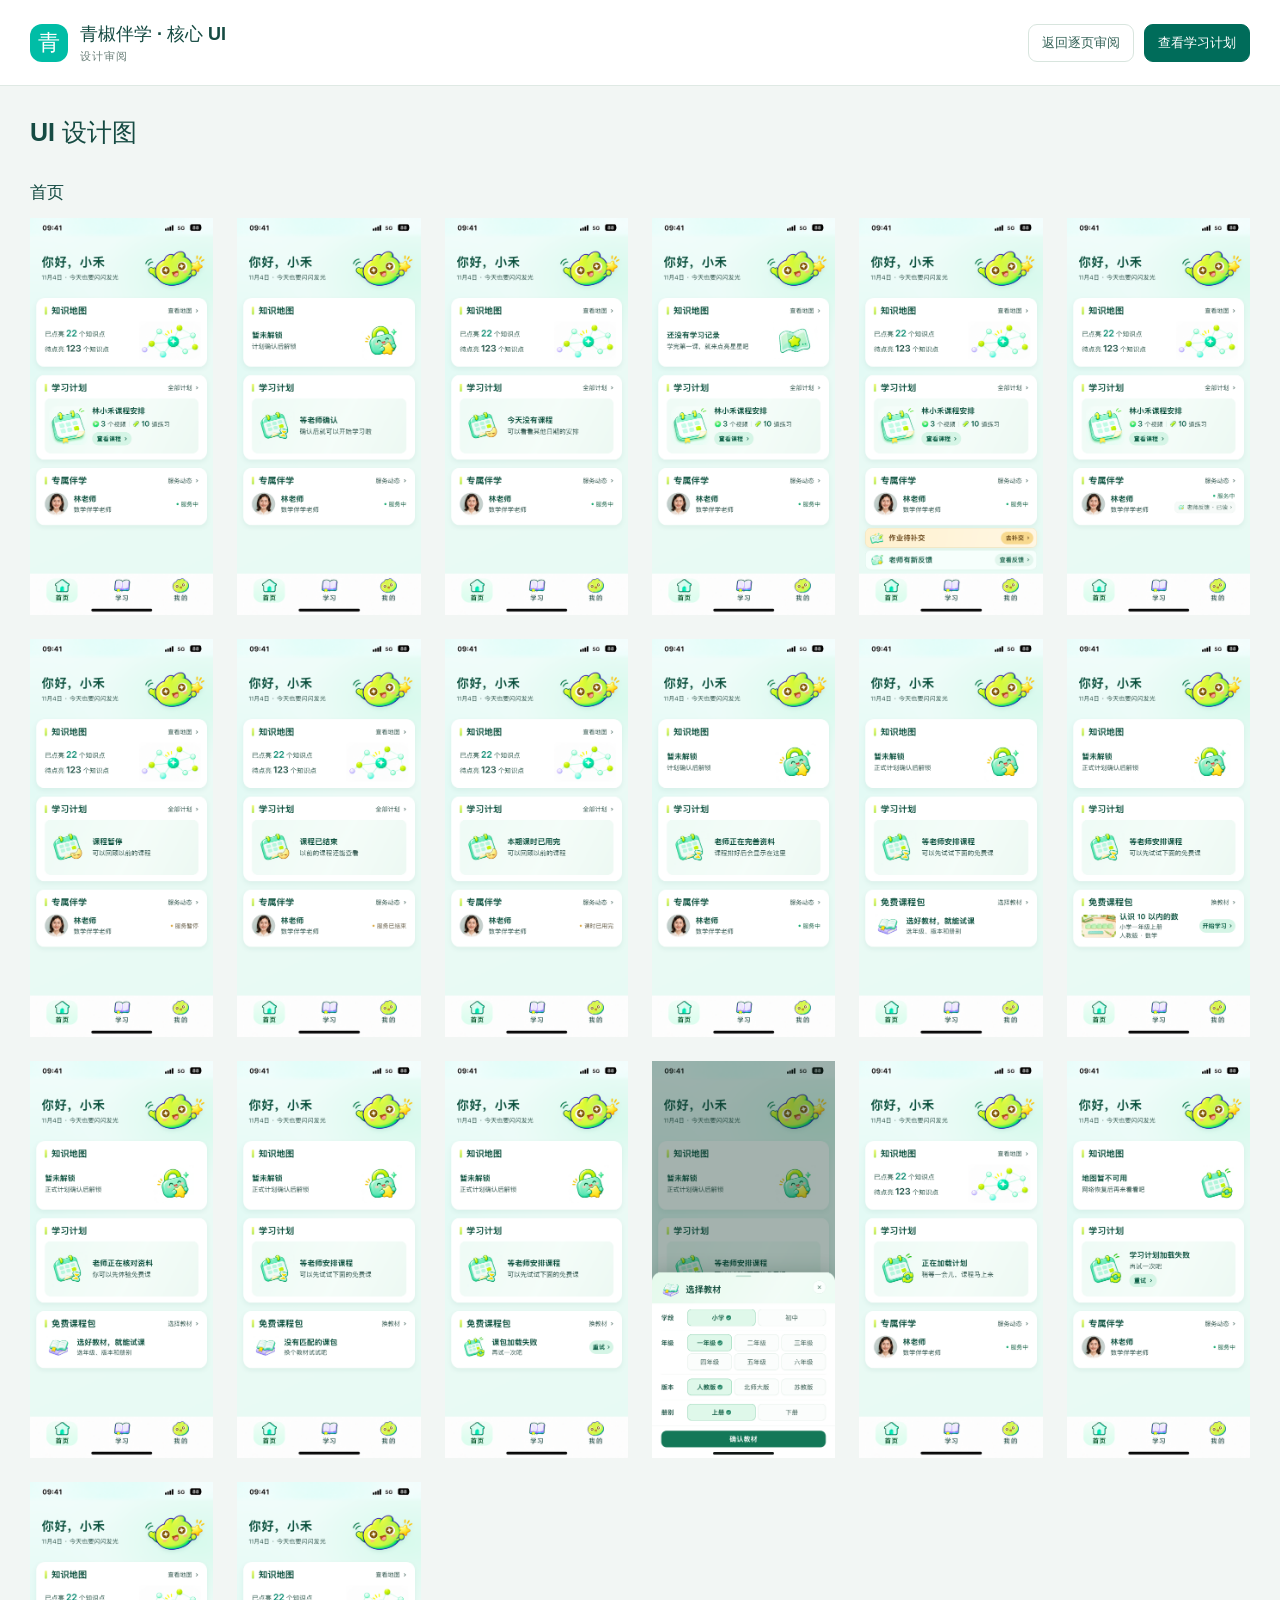
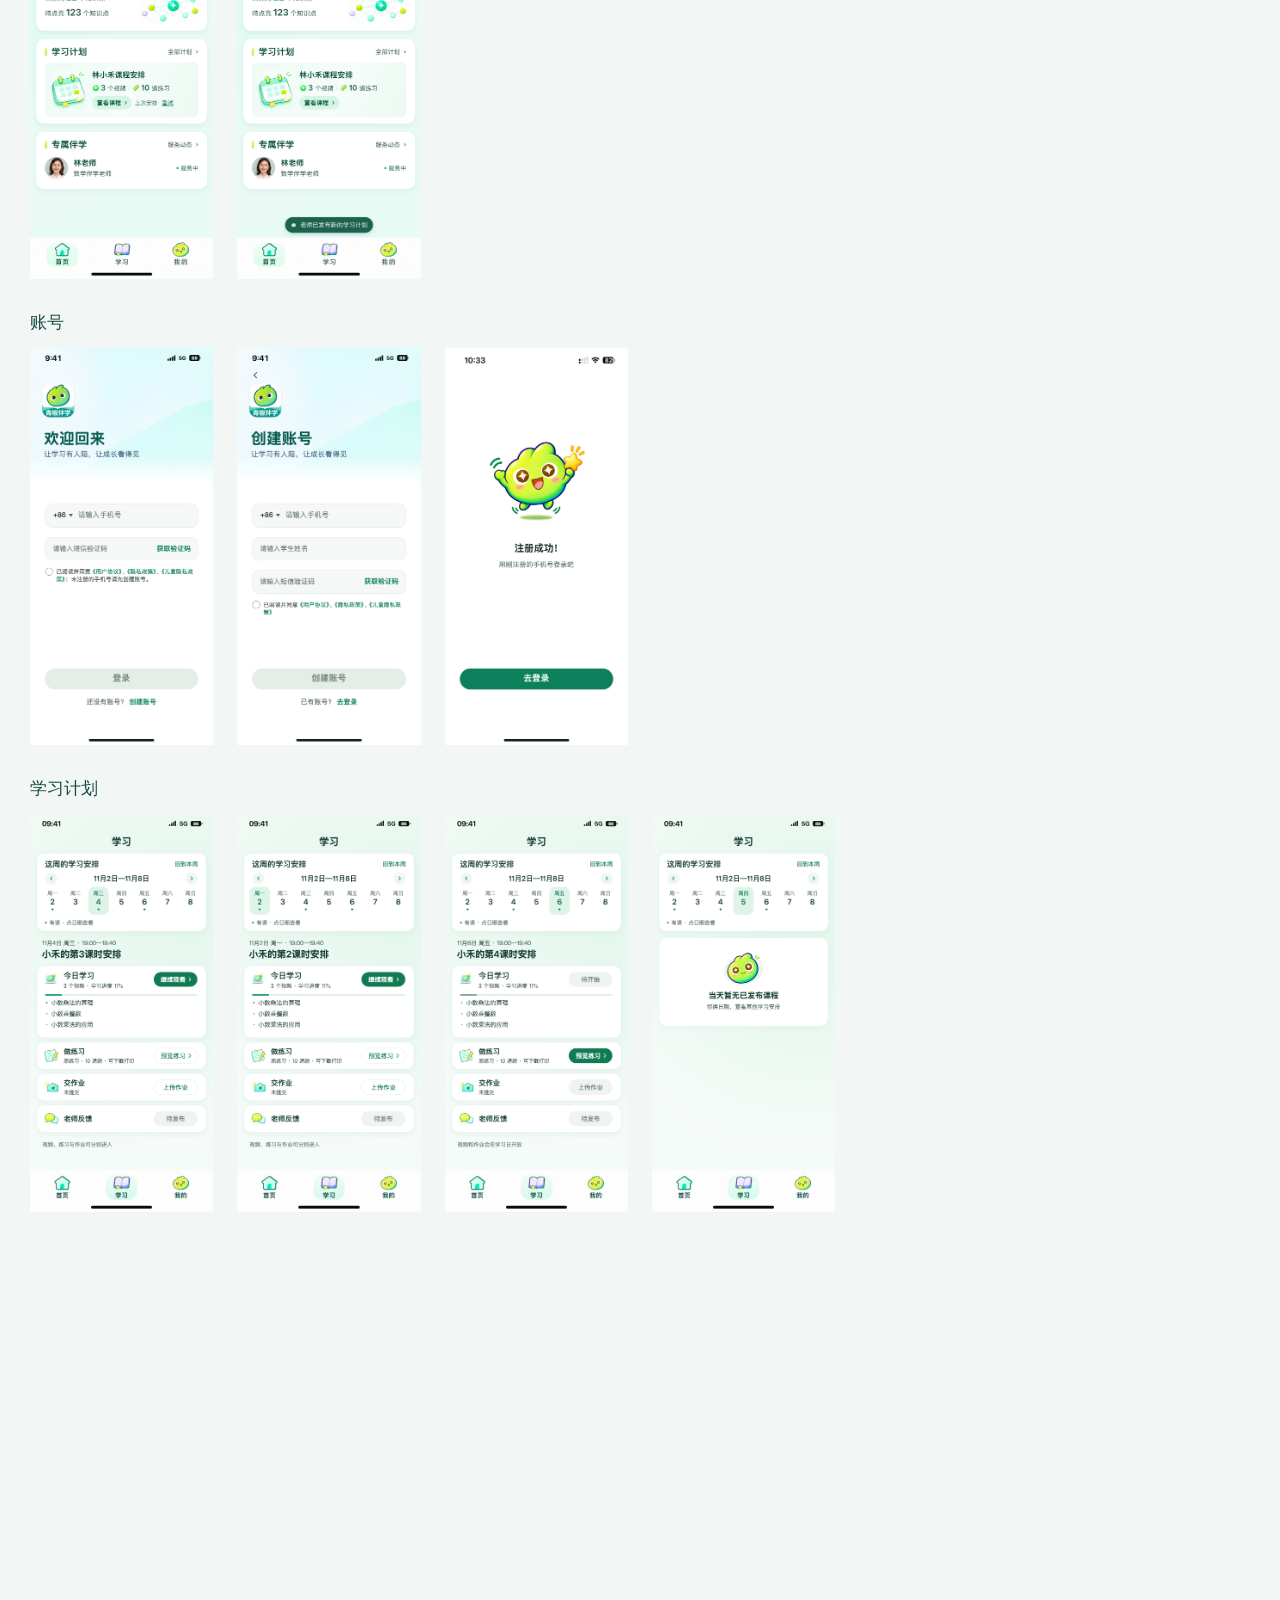
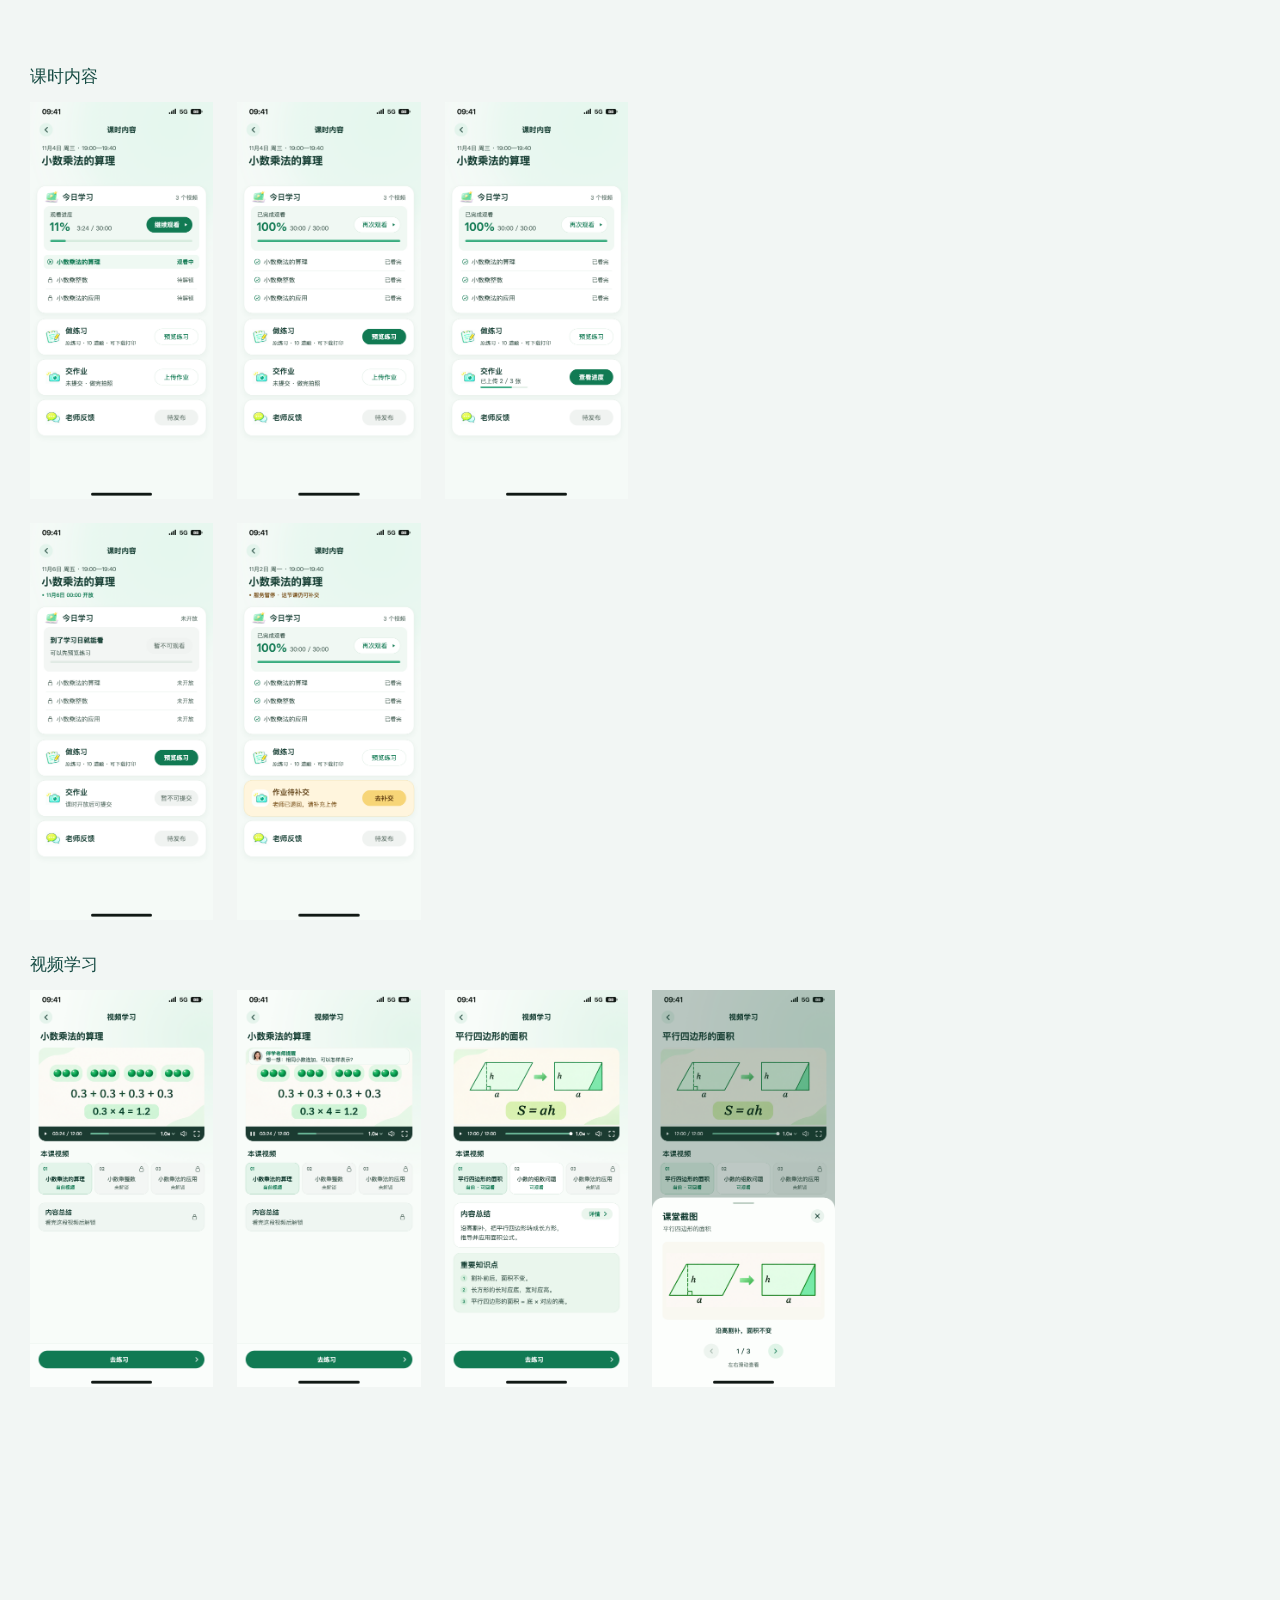
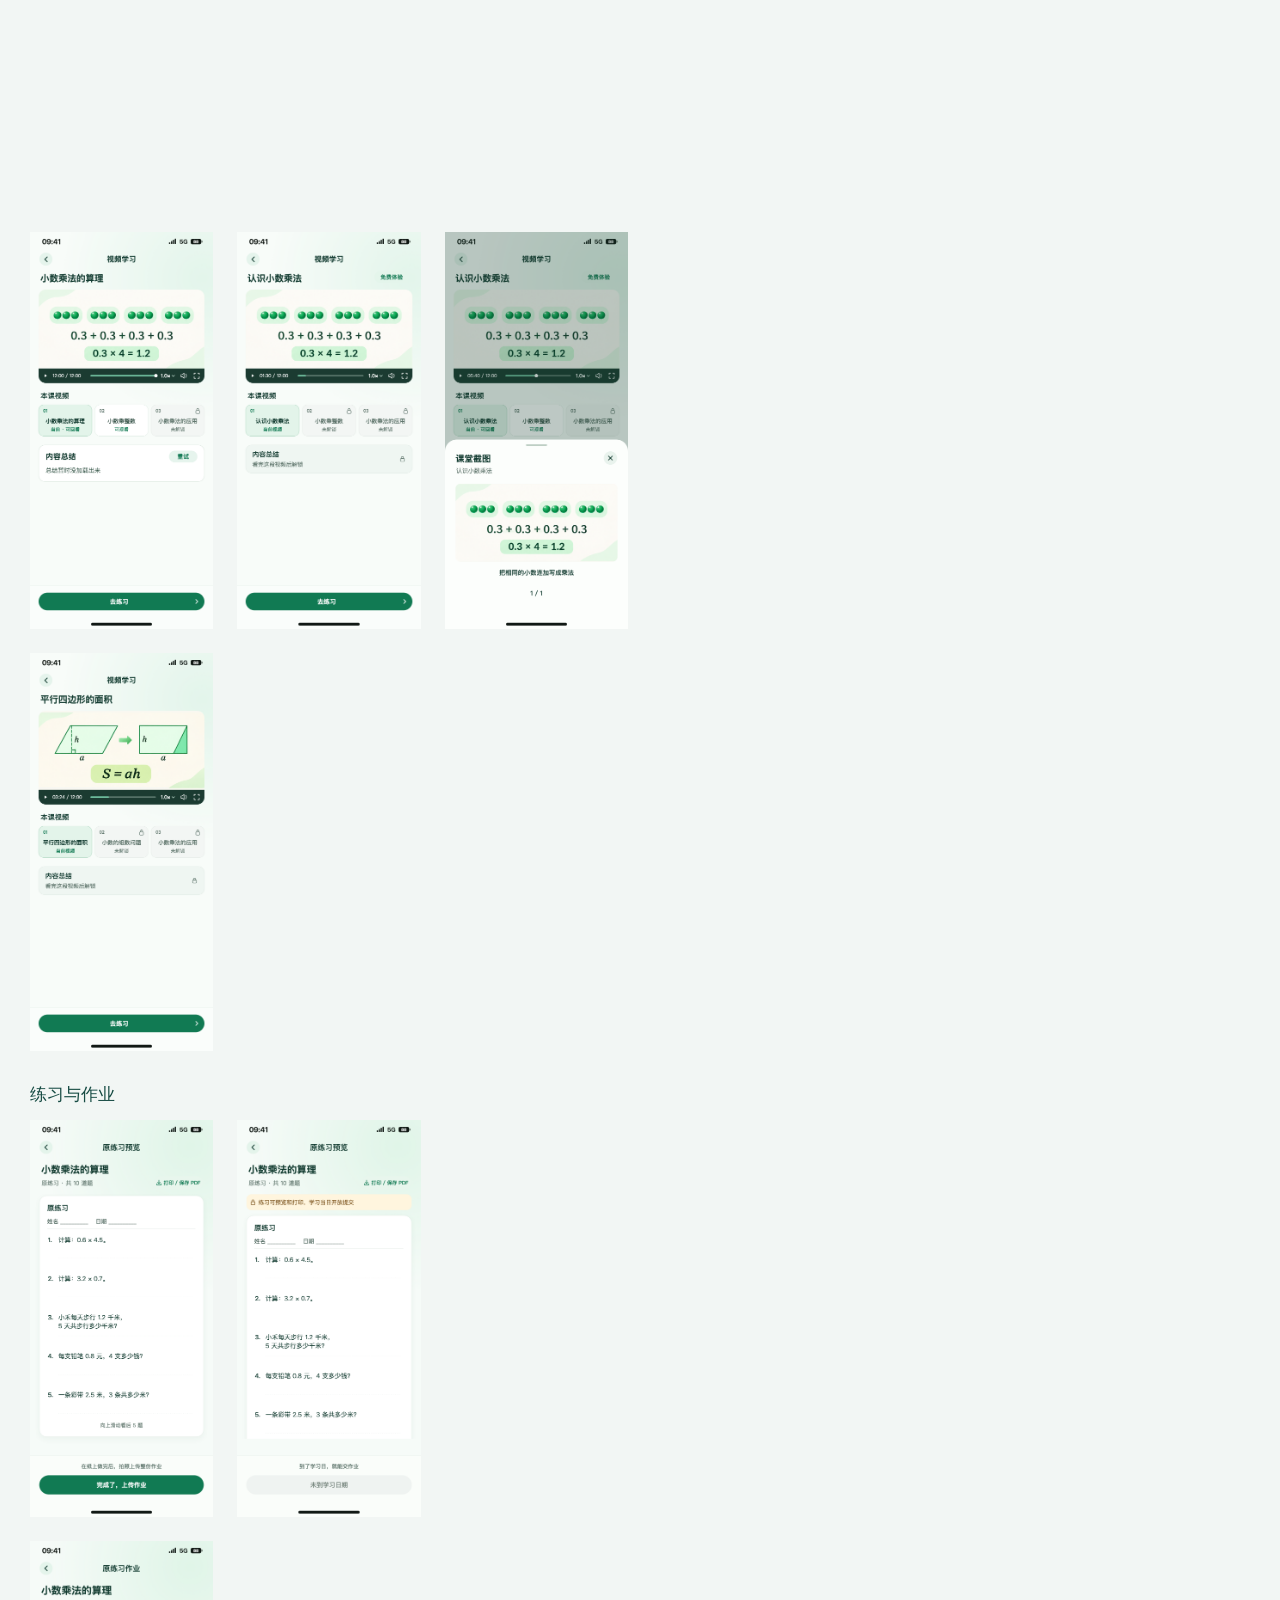
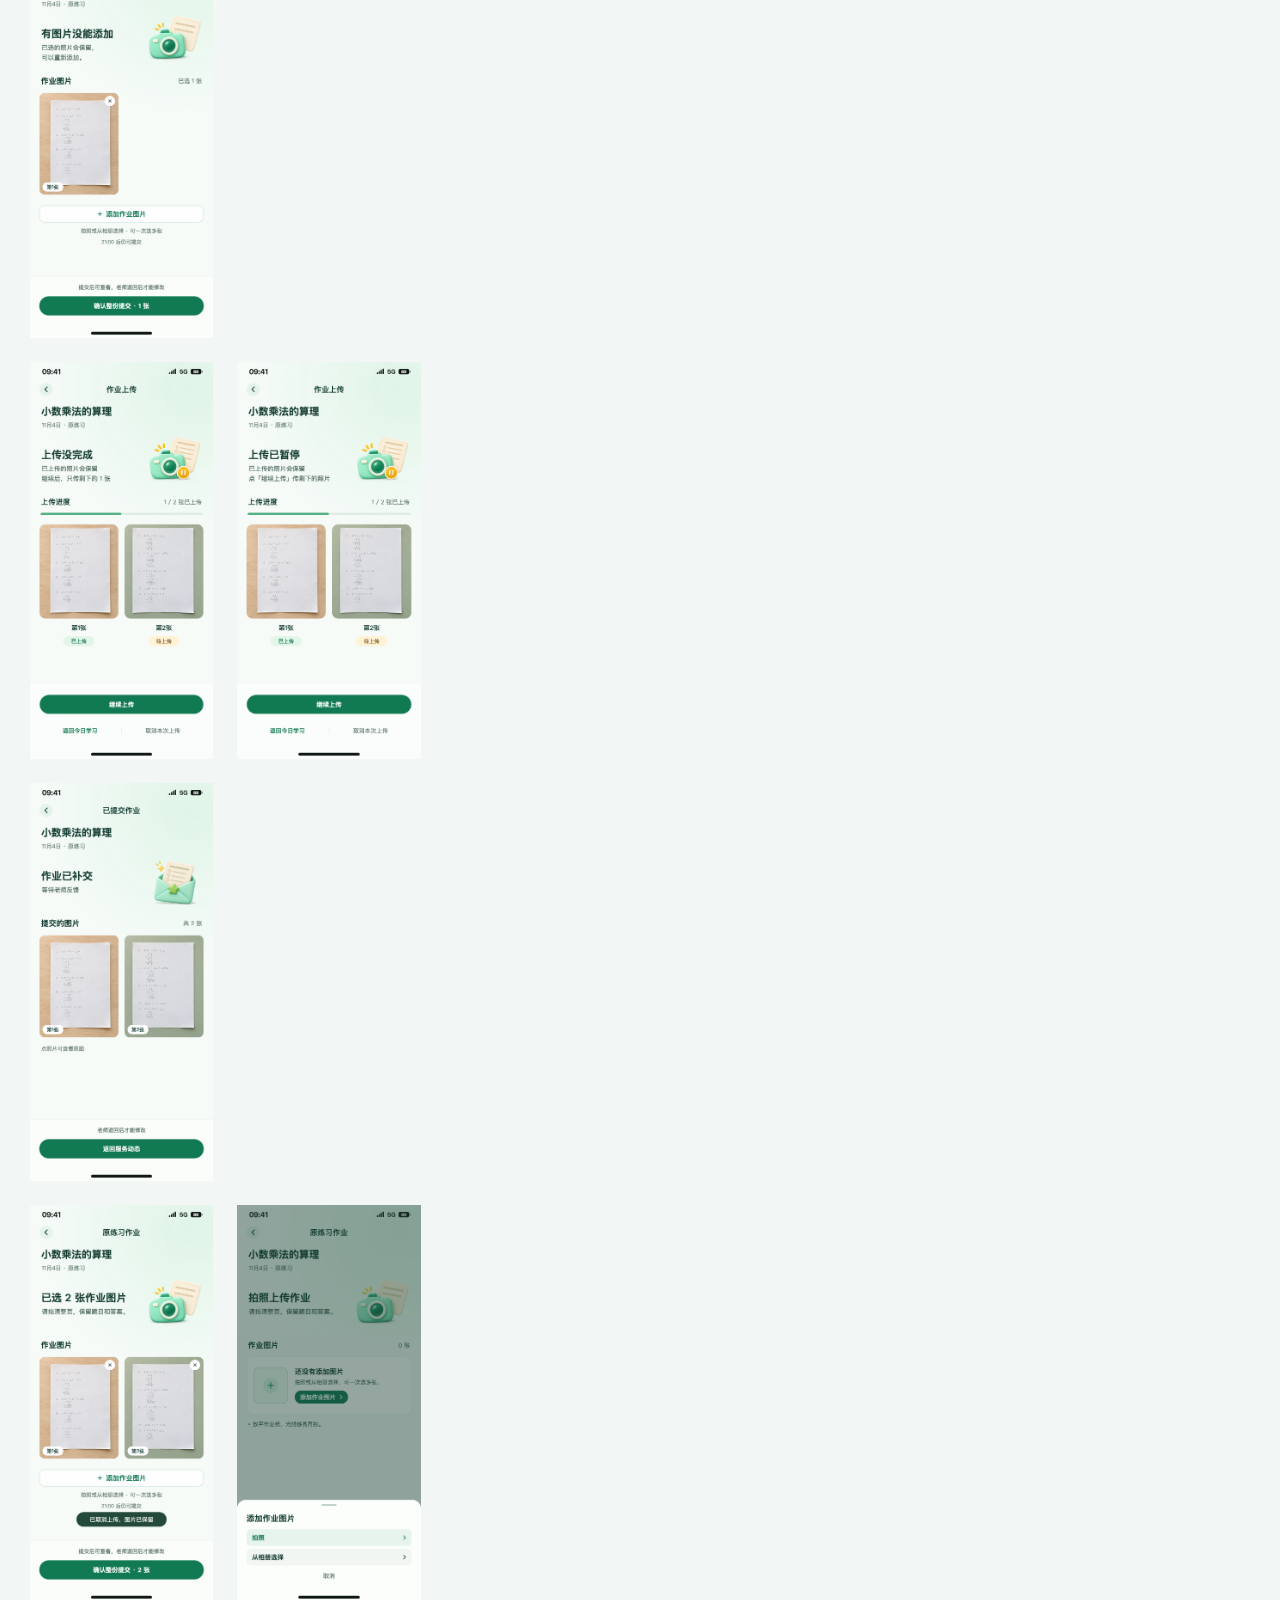
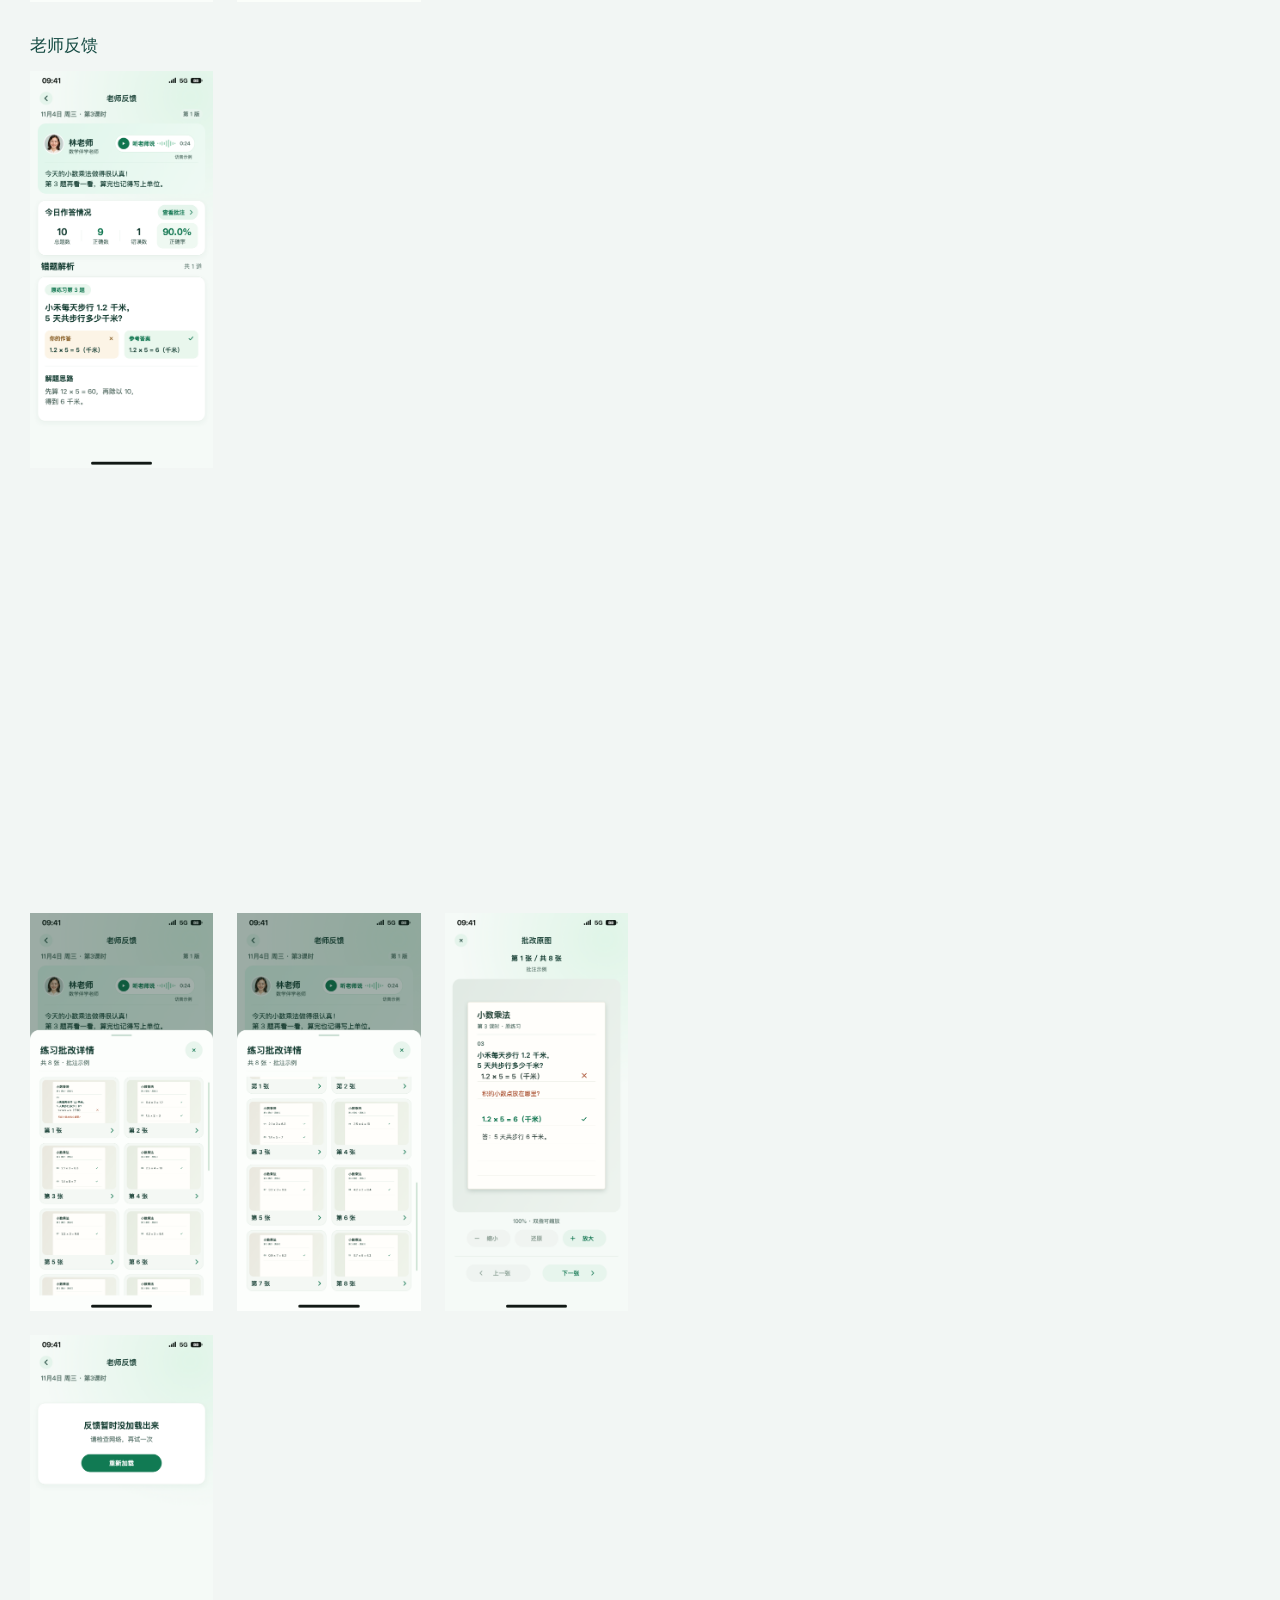
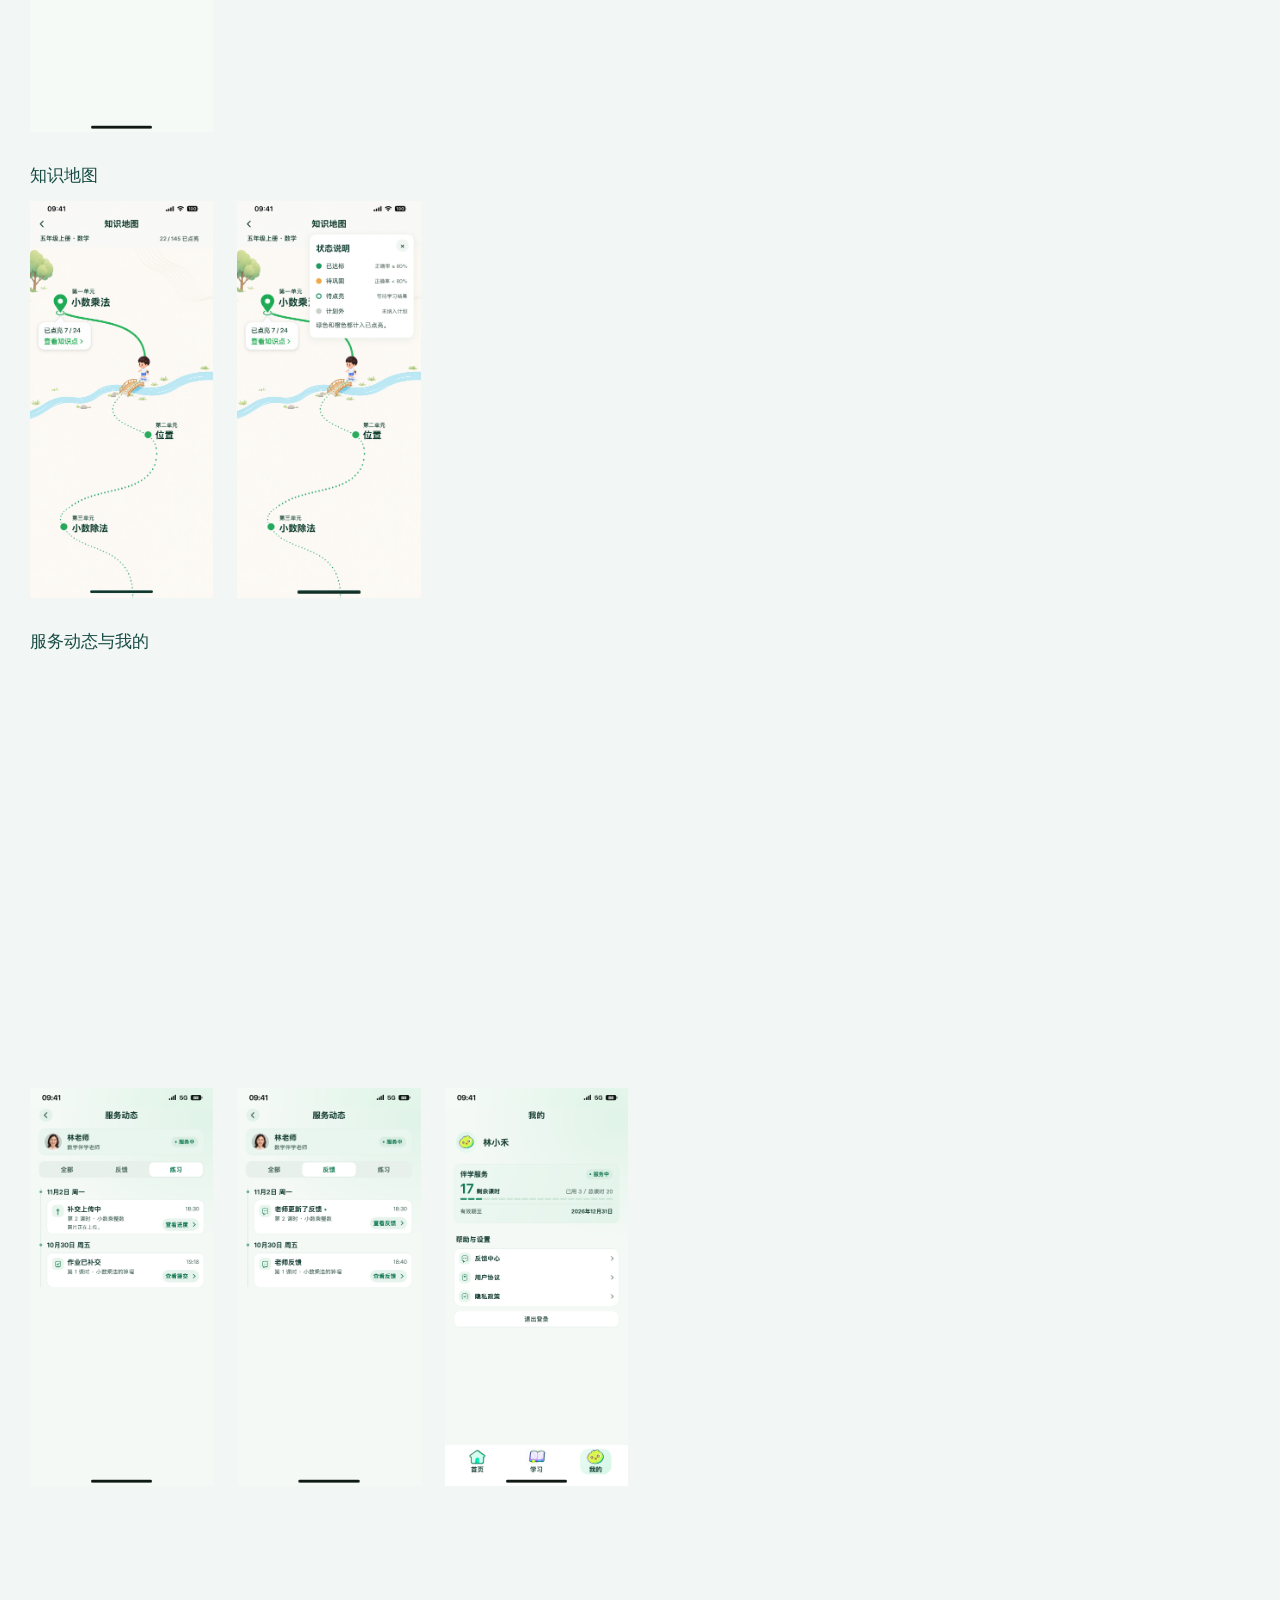
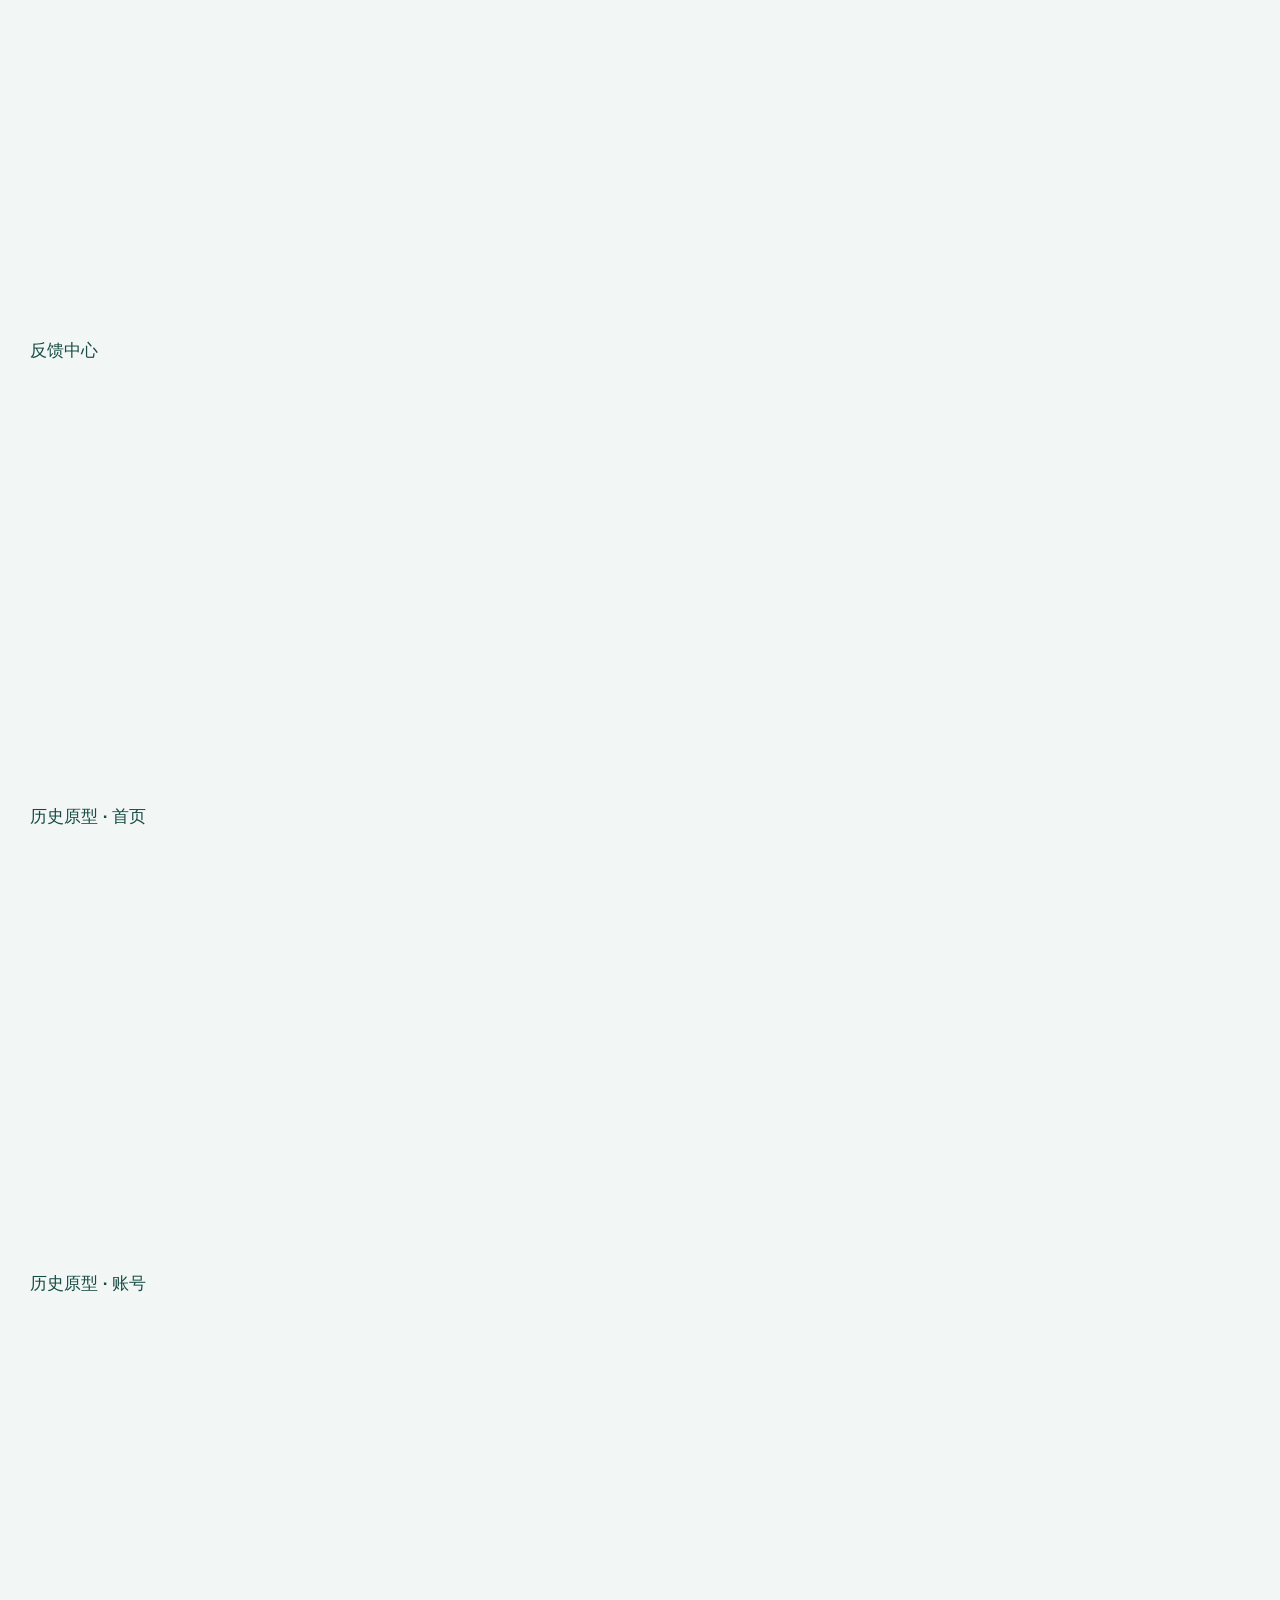
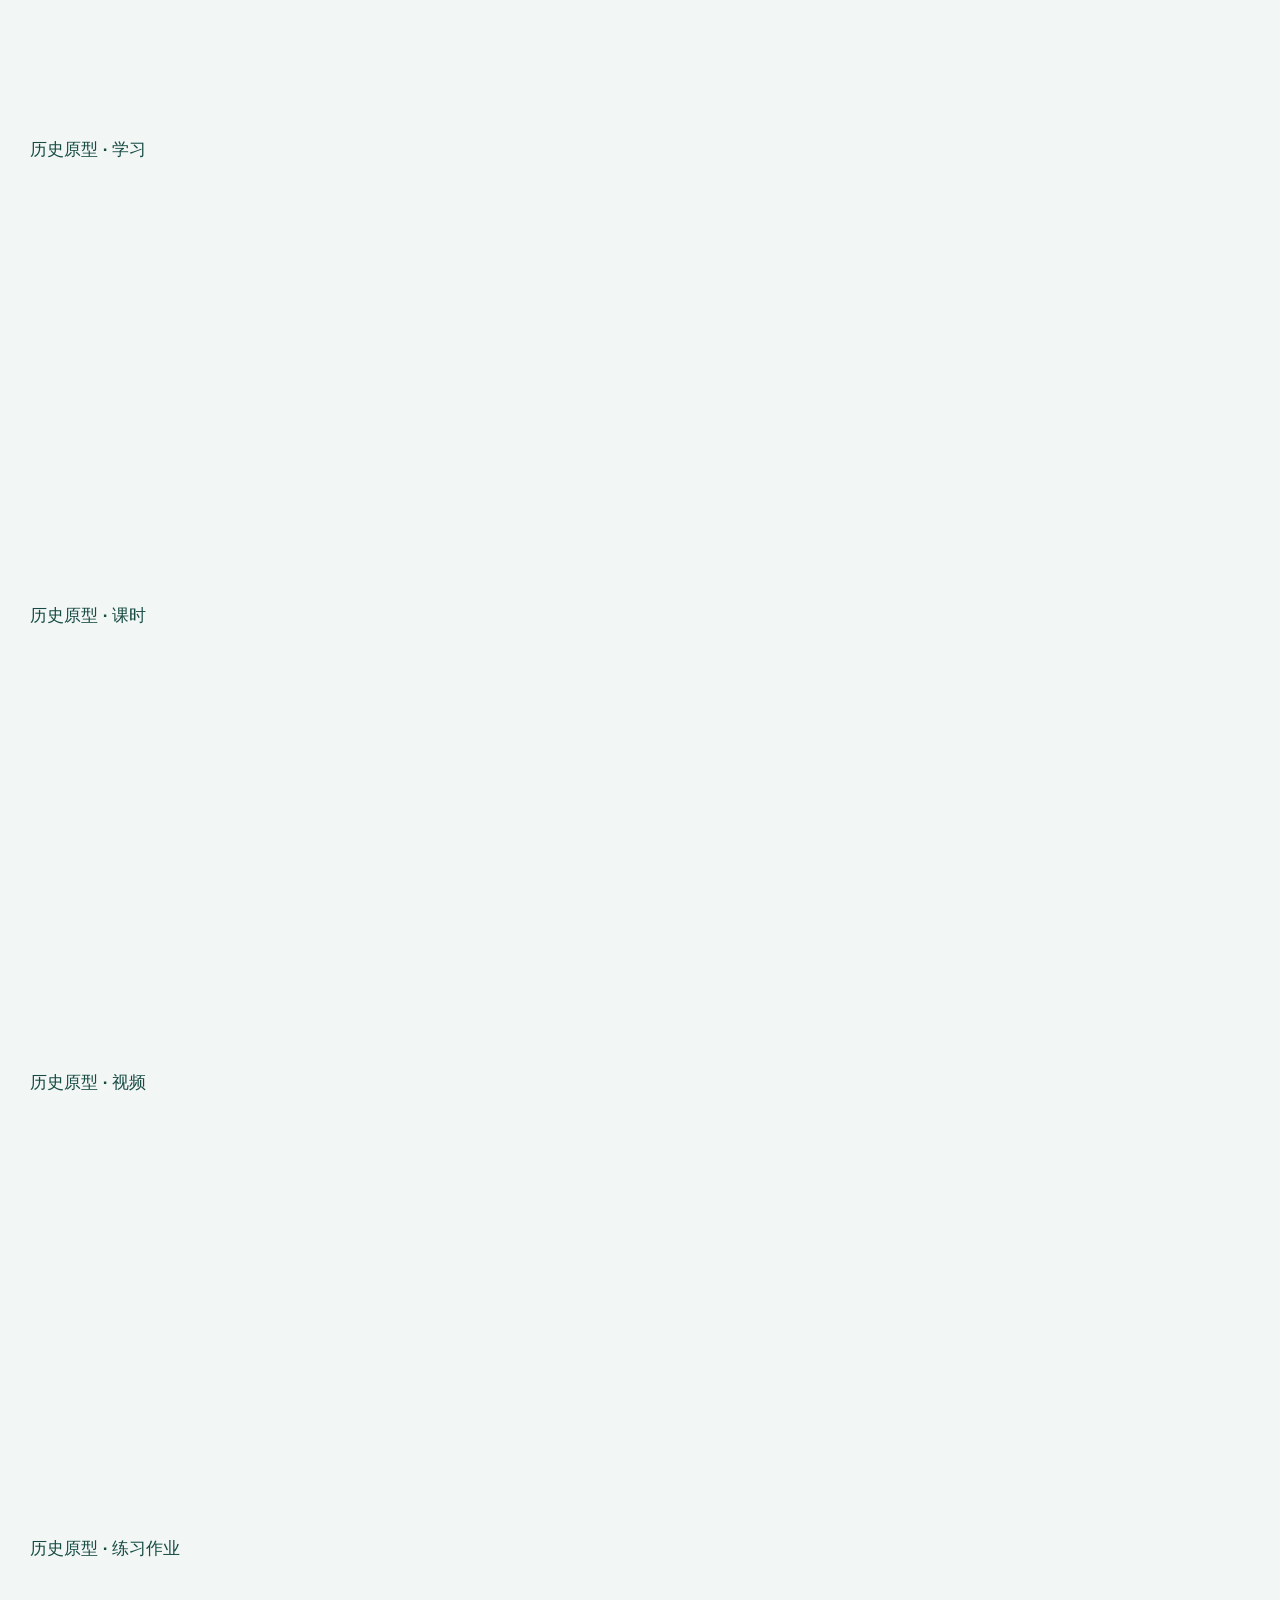
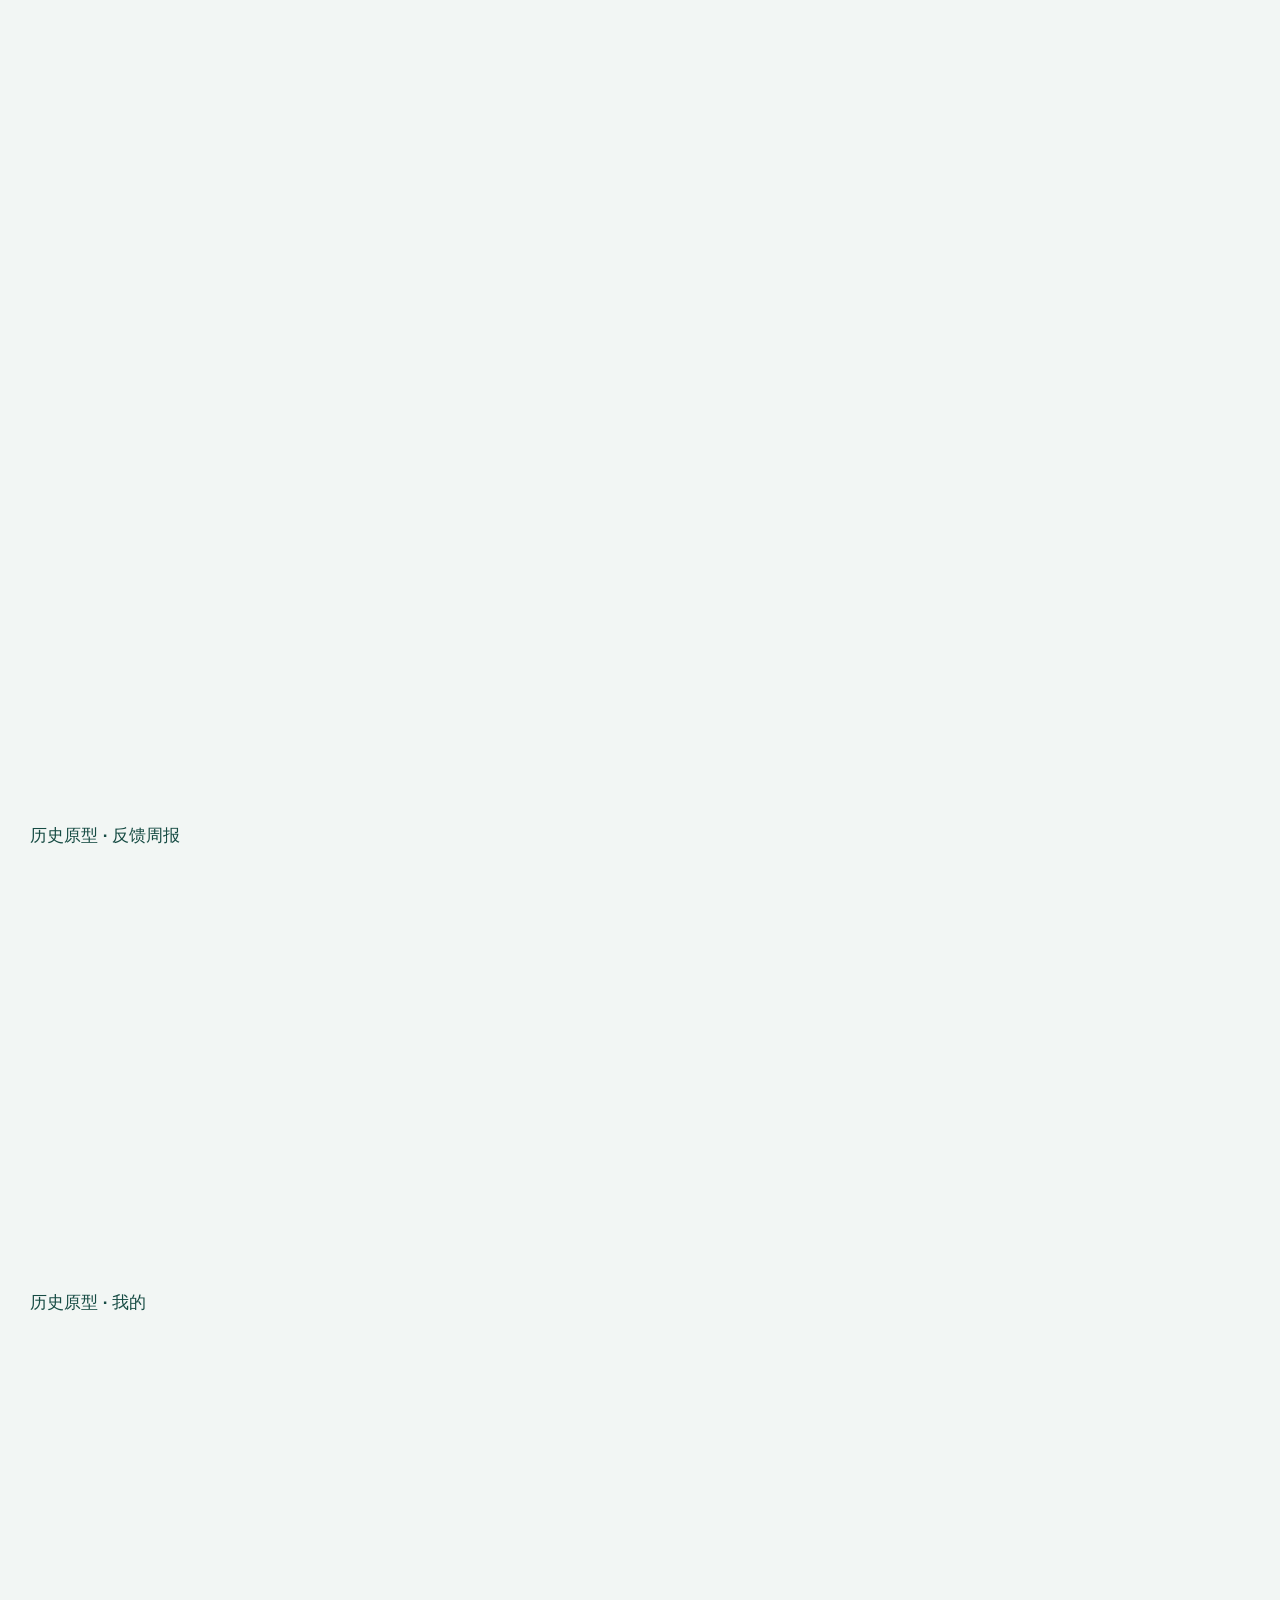
==== commit b40d9fbb: "Refine learning empty state and course package entry" ====
--- a/index.html
+++ b/index.html
@@ -9,13 +9,13 @@
 .learning-select{position:absolute;z-index:2;left:68%;width:23%;height:4.8%;border:0;border-radius:4px;background:#fff;color:#52668d;padding:0 3.1cqw 0 .5cqw;font-family:inherit;font-size:3.9cqw;cursor:pointer;appearance:none}
 .learning-select.grade{top:44.8%}.learning-select.textbook{top:52.2%}
 .learning-value{position:absolute;z-index:2;left:28.5%;top:31.6%;padding:0 .5cqw;background:#fff;color:#005749;font-size:4.8cqw;font-weight:700}
-</style><link rel="stylesheet" href="review-enhancements.css?v=20"><link rel="stylesheet" href="review-current.css?v=2">
+</style><link rel="stylesheet" href="review-enhancements.css?v=20"><link rel="stylesheet" href="review-current.css?v=3">
 </head><body>
 <header><div class="brand"><div class="brand-mark">青</div><div><strong>青椒伴学 · 核心 UI</strong><small>设计审阅</small></div></div><div class="tools"><label class="toggle"><input id="hotspot-toggle" type="checkbox">显示交互热区</label><button id="overview-toggle">页面总览</button><button id="study-start" class="primary">查看学习计划</button></div></header>
 <main class="shell" id="shell" hidden><aside class="rail"><input id="search" aria-label="搜索页面" placeholder="搜索页面或状态"><nav id="nav" aria-label="设计页面目录"></nav></aside><section class="workspace"><div class="work-head"><div><h1 id="page-title"></h1><p id="page-meta"></p></div><div class="step-controls"><button id="read-interaction" class="detail-jump">交互说明</button><button id="previous" aria-label="上一张">‹</button><button id="next" aria-label="下一张">›</button></div></div><div class="stage" id="stage"><div class="screen" id="screen"><img id="screen-image" alt=""><div id="hotspots"></div><div id="learning-fields"></div></div></div></section><aside class="detail" id="interaction-detail"><h2 id="detail-title"></h2><p id="feature"></p><h3>功能、状态与权限</h3><ul id="rules"></ul><h3>查看交互去向</h3><div id="actions" class="action-links"></div><div class="file-links"><a id="original" target="_blank" rel="noopener">查看原图 ↗</a><a id="download" download>下载 PNG</a></div><p class="hint">手机稿按原尺寸提供下载。短信、上传、播放、反馈等流程使用演示数据。</p><p class="status"></p></aside></main>
 <section class="overview" id="overview"><h1>UI 设计图</h1><div id="overview-groups"></div></section>
 <script id="review-data" type="application/json">{"screens":[{"id":"00","group":"首页","name":"首页 · 已排课","file":"00-首页-已排课.png"},{"id":"00-empty","group":"首页","name":"首页 · 未排课","parent":"00","file":"00-首页-未排课.png"},{"id":"01","group":"账号","name":"手机号登录","parent":null,"spec":"A clean welcoming phone-code login screen, no tabs or back arrow. Compact green pepper smiling brand logo above 青椒伴学. Warm heading 欢迎回来 and subtitle 让学习有人陪，让成长看得见. White form card contains labels 购课登记手机号 and 短信验证码, phone input placeholder 请输入购课登记手机号, code input 请输入验证码 and inline 获取验证码. Wide turquoise 登录并开始学习 button. Below an UNCHECKED consent checkbox with 我已阅读并同意 plus separate 用户协议 and 隐私政策 text links. Small supporting text 仅面向已购伴学服务、由老师建档的学生. No registration, no password login, no social logins, no fake SMS duration/countdown, no demonstration 123456 in product UI. Friendly illustration no more than 20% of screen.","file":"01-手机号登录.png"},{"id":"02","group":"账号","name":"选择学生","parent":null,"spec":"Subpage title 选择学生. Heading 今天，陪谁一起学习？ subtitle 同一账号下的学生，学习记录各自独立. Two large tappable white student rows: illustrated friendly pepper avatar, 林小禾 / 五年级 · 数学, right chevron; second slightly different friendly pepper expression, 林小满 / 七年级 · 数学, right chevron. Subtle current badge 当前学生 on 林小禾 for this switch-student variant, not an editable control. Bottom explanation 学生档案由老师建立，如有疑问请联系老师. No 新增学生, no editing grade, no destructive controls. No bottom tabs.","file":"02-选择学生.png"},{"id":"02A","group":"账号","name":"完善学习信息","parent":"02","file":"02A-完善学习信息-v2.png","spec":"沿用02的852×1846画布比例；按当前学生确认年级及教材版本。","artwork":"assets/learning-reference.png"},{"id":"03","group":"账号","name":"未关联学生","parent":null,"spec":"Subpage title 暂未关联学生. Spacious centered empty-state illustration: small friendly pepper holding an unlinked student card, modern teal/lime illustrative style, not sad or alarming. Title 当前手机号尚未关联学生. Body 请使用购课登记手机号登录，或通过已有服务渠道联系老师. A single primary 更换手机号 button. Below subtle helper 学生档案由老师建立. No 自动创建, no 注册, no invented teacher contact QR or unknown phone.","file":"03-未关联学生.png"},{"id":"04","group":"学习","name":"周历与待发布周报","parent":null,"spec":"Main STUDY tab screen. Page heading 学习, subtitle 看得见安排，也看得见每一次努力, small pepper mascot top right matching brand. First white calendar card: title 这周的学习安排, small 回到本周 link. Week header left/right chevrons, 11月2日—11月8日. Exactly one row of seven days 周一 2, 周二 3, 周三 4, 周四 5, 周五 6, 周六 7, 周日 8. 4 selected turquoise rounded capsule, small course dots under 2,4,6, no dots other dates. Supporting legend 有已发布安排 · 点击日期查看. Below section 本周学习周报, generous white empty-state card with small illustrated report/book icon, 本周周报尚未发布, 老师发布后，你可以在这里查看, secondary outlined 查看上周周报 button. No monthly calendar, no separate tabs for 周计划/学习周报, no create plan control. Bottom navigation visible with 学习 active.","file":"04-周历与待发布周报.png"},{"id":"05","group":"学习","name":"上周已发布周报","parent":"04","spec":"Keep precisely the same 学习 main screen layout as second reference, with 学习 tab selected. Calendar week changes to 10月26日—11月1日 and seven day numbers 26,27,28,29,30,31,1, course dots under26,28,30; 30 selected. Section 上周学习周报. Replace unpublished empty card with published report card, small report illustration on right, title 一周，一点进步, date10.26—11.01, metadata 3次安排 · 2份作业已提交, small 已发布 · 第1版 pill, turquoise 查看周报 button. Keep 回到本周 link and week chevrons.","file":"05-上周已发布周报.png"},{"id":"06","group":"学习","name":"日期课程弹层","parent":"04","spec":"Date-schedule BOTTOM SHEET overlay on the same 学习 calendar screen as second reference. Dim background softly but retain recognizable calendar and tab bar; overlay covers lower ~53%. Sheet white, rounded top corners, drag handle and close x. Title 11月4日的学习安排, subtitle 周三 · 已发布. One course white/mint card: 数学, 小数乘法的算理, 今天19:00—19:40. Small beautiful math video thumbnail 0.3 × 4 with play symbol, metadata 视频1个 · 原练习3题. Two clear actions: primary 进入学习, secondary 预览练习. Do not repeat 今天上课 badges, do not force video before practice. Sheet padded above home indicator, no tab bar on top of sheet.","file":"06-日期课程弹层.png"},{"id":"07","group":"学习","name":"当天无课程弹层","parent":"06","spec":"State variant of the date-schedule bottom sheet second reference. Background calendar retains current week but select 周四5. Compact white bottom sheet about 36% height with close button and handle. Heading 11月5日的学习安排. Small outlined mint calendar illustration. Message 当天暂无已发布课程. Supporting text 可以切换日期，查看其他学习安排. Neutral 知道了 button that closes sheet. No course cards, no 创建计划 or guessed future plans, no fake data.","file":"07-当天无课程弹层.png"},{"id":"08","group":"课时","name":"课时详情","parent":null,"spec":"Subpage header 学习内容. Top date 11月4日 周三 · 19:00—19:40, heading 小数乘法的算理. Supporting 按自己的节奏开始，不需要依次完成. FOUR compact separate white action cards stacked with balanced spacing, not a timeline requiring order. Each has colorful icon left, text middle and control right:\n看视频 / 已观看35% / 继续观看.\n做练习 / 原练习 · 3题 · 可下载打印 / 预览练习.\n交作业 / 纸笔完成后，拍照整份上传 / 上传作业.\n老师反馈 / 老师发布后可以查看 / 查看状态 (secondary).\nAt bottom a quiet tip 视频、练习与作业可自由进入. No completed/掌握 claims. No empty 加练 entry before teacher publishes, no tabs. All four action cards must fit without compressed glyphs.","file":"08-课时详情.png"},{"id":"09","group":"课时","name":"未来课时未开放","parent":"08","spec":"Exact layout variant of lesson detail reference. Date11月6日 周五 · 19:00—19:40, same course 小数乘法的算理. Add quiet visible mint notice 11月6日00:00开放视频与作业提交 and small 北京时间. 看视频 card locked with 未到学习日 and gray disabled 待开放; 做练习 card remains active 预览练习 with3题 and PDF info; 交作业 locked 待开放; 老师反馈 secondary 查看状态 not a fake published result. Supporting text 现在可以预览练习. No countdown or unlock time19:00; schedule time is not the lock threshold.","file":"09-未来课时未开放.png"},{"id":"10","group":"视频","name":"视频学习 · 多课程","parent":null,"spec":"390×844布局基准，852×1846设计稿；一排三节课程，播放器内倍速，关键节点真人形象AI老师讲解示意；下方总结卡片留足间距，无播放位置提示行。","file":"10-视频学习-v2.png","artwork":"assets/video-reference.png"},{"id":"11","group":"视频","name":"网络失败","parent":"10","spec":"Same 视频学习 layout as reference. Within 16:9 player replace lesson image with calm very pale mint error surface, small tasteful disconnected-network illustration, heading 网络连接失败, helper 请检查网络后重试 and primary 重试播放 button. Keep below course 小数乘法的算理 and remembered-position helper. Bottom 前往练习 remains accessible. No cartoon alarm, no entire-screen huge warning. Preserve page geometry.","file":"11-网络失败.png"},{"id":"12","group":"视频","name":"无观看权限","parent":"10","spec":"Same 视频学习 page geometry. In player state surface use small mint shield/lock illustration, heading 暂无该视频观看权限, helper 请联系老师了解详情. No retry-play button, no purchase or renew CTA. Course title and 前往练习 remain below. Secondary 联系老师 text control may open existing shared contact sheet. Distinguish this state clearly from network failure.","file":"12-无观看权限.png"},{"id":"13","group":"视频","name":"资源不可用","parent":"10","spec":"Same 视频学习 page geometry. In player state area show small mint file/video unavailable illustration, heading 视频资源暂不可用, helper 请稍后再试，或联系老师了解详情. No claim permission expired, no invented reason, no purchase or renewal. Keep course heading and 前往练习 below.","file":"13-资源不可用.png"},{"id":"14","group":"视频","name":"观看有效期届满","parent":"10","spec":"Same 视频学习 page geometry. Player state shows small calendar-lock illustration, heading 视频观看有效期已届满, helper 请联系老师了解详情. Secondary 联系老师 button. Retain 小数乘法的算理 and 前往练习 below. Do not show guessed validity length or automatic renewal. Do not call this 服务到期: video authorization is independent of service.","file":"14-观看有效期届满.png"},{"id":"15","group":"练习作业","name":"原练习预览","parent":null,"spec":"Subpage 练习预览. Label 原练习 · 纸笔作答, right 共3题, heading 小数乘法的算理. White paper-like content with three clear numbered questions and generous ruled handwriting space:\n1. 计算：0.3 × 4 = ______\n2. 一盒彩笔2.5元，买3盒一共多少钱？\n3. 小禾每天步行1.2千米，5天一共步行多少千米？\nThese are static printable questions, NOT input fields, no answer buttons or correct answers.\nBottom fixed action area with outlined 下载原练习PDF and primary 完成了，上传作业. Small helper 练习PDF不含答案，反馈发布后可查看. Ensure handwriting spaces and questions visible; numbered questions printed on a single paper sheet. No bottom tabs.","file":"15-原练习预览.png"},{"id":"16","group":"练习作业","name":"老师加练预览","parent":"15","spec":"Same printable exercise page layout but nav title 巩固加练. Tag 老师发布 · 一轮加练. Title 小数乘法巩固练习, 共3题. Paper questions: 1.计算：0.4 × 3 = ______; 2.每盒彩笔2.6元，4盒共多少元？; 3.每天步行1.5千米，4天共多少千米？ Handwriting areas, no answers and no online inputs. Bottom secondary 下载加练PDF and primary 完成了，上传加练. Small text 老师发布后即可完成，不另扣课时. No automatic second round, no mastery meter.","file":"16-老师加练预览.png"},{"id":"17","group":"练习作业","name":"多图作业待提交","parent":null,"spec":"Subpage 原练习作业. Course 小数乘法的算理, subtitle11月4日 周三 · 原练习. Gentle helper 请拍清整页，保留题目和答案. White upload area: two realistic photographed elementary math homework paper thumbnails with tidy visible pencil arithmetic and page numbers 第1张, 第2张. These are photographs, not flat icons. Each thumbnail small x delete control at top-right. A third equal-size dashed mint + 添加图片 tile with 拍照或从相册选择 helper. Below note 支持多张图片，不支持PDF上传. Wide bottom primary 确认整份提交 · 2张. Helper 提交后可查看，老师退回后才能修改. Small neutral note 21:00后仍可提交. No demo-image button, no hard-coded file-size limit or max count.","file":"17-多图作业待提交.png"},{"id":"18","group":"练习作业","name":"整份提交确认","parent":"17","spec":"Exact upload page as reference behind a lightly dimmed scrim. White compact BOTTOM SHEET with handle, small check/document illustration. Heading 确认提交这份作业？ Body 共2张图片，请确认题目与答案完整清晰. Small helper 提交后可查看，老师退回后才能修改. Full turquoise 确认提交 and secondary 继续检查. Close x, safe bottom padding. Photo thumbnails behind stay selected. No automatic deletion, no irrevocable exaggerated warning.","file":"18-整份提交确认.png"},{"id":"19","group":"练习作业","name":"上传失败保留图片","parent":"17","spec":"Exact editable upload page geometry as reference, keep BOTH homework photo thumbnails selected with delete controls and add tile. Add in-context gentle coral error row 上传失败，已保留所选图片 and secondary 请检查网络后重试 near submission area. Primary button 重试整份提交 · 2张. No reset to empty, no success badge, no clearing thumbnails. Maintain original course/date and readable helper. A soft red error icon only, not a full red page.","file":"19-上传失败保留图片.png"},{"id":"20","group":"练习作业","name":"提交成功只读","parent":"17","spec":"Same 原练习作业 page, course/date. Replace upload zone with submitted white card. Small mint success illustration, heading 作业已提交, subtitle 等待老师反馈. Show exactly two uploaded homework photo thumbnails labelled 第1张 and 第2张 in read-only mode: NO delete x, NO +tile, NO replace/upload action. Supporting 提交后不可自行覆盖，老师退回后可重新上传. Secondary 查看反馈状态 button. Small success toast 已提交，等待老师反馈 at lower area, not over controls. No invented response deadline.","file":"20-提交成功只读.png"},{"id":"21","group":"练习作业","name":"老师退回补交","parent":"17","spec":"Editable upload state nav 原练习作业, course 小数乘法的算理, date11月2日 周一 · 原练习. Prominent but soft amber notice: 老师已退回，请补充上传, explanation 第3题照片不完整，请补充包含题目和答案的整页照片. Preserve two existing photo thumbnails, each has delete x and 第1张/第2张 labels, plus +添加图片 tile. One outlined amber marker on second thumbnail 待补充. Bottom primary 确认补交 · 2张. Helper 21:00后仍可提交. No teacher-side buttons, no losing original images, no close-service notice in this active-service state.","file":"21-老师退回补交.png"},{"id":"22","group":"练习作业","name":"作业图片大图预览","parent":"17","spec":"Full-screen IMAGE VIEWER, not upload editor. Deep charcoal backdrop, top statusbar light. Top-left back chevron, centered 作业图片, top-right 1 / 2. Large legible realistic photograph of elementary math homework sheet centered with correct paper proportions, handwritten pencil calculations for 0.3×4=1.2, 2.5×3=7.5元, 1.2×5=6千米, with appropriate question text. Entire sheet visible without stretching, subtle margin. Bottom understated 左右滑动查看图片 and small home indicator. No delete button, no sharing to external platforms, no extra tab bar. This viewer may be dark because photo viewing requires focus; keep brand control accent turquoise.","file":"22-作业图片大图预览.png"},{"id":"23","group":"反馈周报","name":"反馈待发布","parent":null,"spec":"Subpage 老师反馈. Course 小数乘法的算理, date11月4日 周三. Main centered white state card with friendly small illustrated letter/report and tiny pepper, heading 已提交，等待老师反馈. Supporting 老师正式发布后，你可以看到逐题结果与学习建议. Secondary 查看已提交作业. Keep sufficient airy spacing. No provisional AI results, no answers, no visible draft version, no countdown or promised release time. A discreet bottom text 每一次认真，都值得被看见.","file":"23-反馈待发布.png"},{"id":"24","group":"反馈周报","name":"老师反馈","parent":null,"spec":"蓝色为今日知识点，红色为练习掌握情况，绿色为后续加强方向；错题解析支持批注详情底部抽屉和不同批注原图。","file":"24-老师反馈-v2.png","artwork":"assets/feedback-reference.png"},{"id":"24A","group":"反馈周报","name":"练习批改详情","parent":"24","file":"24A-批注详情-v2.png","artwork":"assets/feedback-reference.png"},{"id":"25","group":"反馈周报","name":"学习周报概览","parent":null,"spec":"Subpage 学习周报. Mint introductory area small report illustration; date10月26日—11月1日; title 小步向前，每一步都算数; subtitle 林小禾 · 数学周报 · 已发布第1版. Main white stats card 这一周的学习记录 with exactly 3 安排课程, 2 提交作业, 1 待提交. Next card 练习记录 with 3 rows: 原练习正确率 / 4/6 · 66.7%; 错题加练 / 1/3 · 33.3%; 全对巩固 / 暂无数据. Small informational note 原练习未交与待复核单列；加练待复核计入分母，不等同答错. Follow teacher-suggestion card visible near bottom 林老师想对你说, short 继续练习应用题，记得写清列式与单位. Fixed bottom 下载已发布周报PDF button with reserve space. No share link, no mastery, no study-time predictions, no red pie chart. Page can scroll, keep readable type.","file":"25-学习周报概览.png"},{"id":"26","group":"反馈周报","name":"学习周报明细续屏","parent":"25","spec":"A scrolled continuation of SAME 学习周报 detail, not a new module. Keep pinned back header 学习周报, small 已发布第1版. At top teacher card 林老师想对你说 with photo and advice 你认真完成了两次练习。下周继续练习应用题，记得写清列式与单位；未提交的作业也可以补上. Next card 课程与视频安排 with three entries:\n10月26日 小数乘整数 / 安排已结束;\n10月28日 小数乘小数 / 安排已结束;\n10月30日 小数乘法的应用 / 安排已结束.\nEach small tasteful video thumbnail, no fabricated watched status.\nNext explanation card 统计说明: 原练习：2份已完整复核，1份未交单列. 加练：1题正确、1题错误、1题待复核. 安排结束不代表学习完成. Distinguish 待复核 from 错误. Bottom same fixed 下载已发布周报PDF button. Do not duplicate top hero or nav tabs. Readable breathing room.","file":"26-学习周报明细续屏.png"},{"id":"27","group":"我的","name":"我的 · 反馈中心入口","parent":null,"spec":"原林老师企业微信卡片替换为反馈中心入口；点击跳转37反馈中心，不展开联系老师弹层。","file":"27-我的-v2.png","artwork":"assets/my-reference.png"},{"id":"37","group":"我的","name":"反馈中心","parent":"27","file":"37-反馈中心-v2.png","artwork":"assets/center-reference.png"},{"id":"29","group":"我的","name":"退出登录确认","parent":"27","spec":"Same 我的 page softly dimmed behind a centered compact white rounded confirmation dialog. Heading 退出当前账号？ Body 学习记录会保留，下次登录后可继续查看. Two equal horizontally aligned buttons 取消 neutral and 确认退出 turquoise. No danger-red destructive delete-account action. Background bottom tab remains visible dimmed. No invented checkbox or account erasure.","file":"29-退出登录-v2.png","artwork":"assets/my-reference.png"},{"id":"30","group":"练习作业","name":"服务结束历史作业只读","parent":"20","spec":"Same read-only submitted 原练习作业 layout as reference. Course 小数乘法的算理 date11月2日 周一 · 原练习. At top soft amber note 服务已结束，历史作业仍可查看，不支持补交. Two read-only homework thumbnails with no delete/add controls. Label 历史作业 · 已提交. Bottom neutral contact button 联系老师. No 上传/补交 enabled button, no clearing history. A small helpful text 视频观看权限独立，以资源实际状态为准. This is service ended, NOT video expired.","file":"30-服务结束历史作业只读.png"},{"id":"31","group":"状态规范","name":"服务状态组件规范","parent":"27","spec":"EXCEPTION to single phone screenshot: create ONE polished portrait 390:844 COMPONENT STATE SHEET, same visual system and readable compact Chinese, no phone statusbar or bottom tabs. Title 伴学服务 · 状态规范, subtitle 四种状态的统一表达. Four vertically stacked white compact component cards:\n已暂停: 30总课时 /6已消 /24剩余; 暂停期间不新增安排，历史作业仍可补交.\n课时已耗尽 · 有效期内:30总课时 /30已消 /0剩余; 不新增安排，历史作业仍可补交.\n已到期:30总课时 /6已消 /24剩余; 历史记录可查看，作业不可补交.\n已结束:30总课时 /6已消 /24剩余; 历史记录可查看，作业不可补交.\nEach status combines label and gentle semantic icon, never color only. Footer 视频权限独立，不随服务状态自动取消. Keep common student service dates2026.10.20—2027.01.20 as fixture in small line once, no arbitrary reason for paused/ended and no renewal CTA. This is a labeled design handoff sheet showing reusable components, not all these states simultaneously in actual product.","file":"31-服务状态组件规范.png"},{"id":"32","group":"状态规范","name":"表单与操作反馈规范","parent":"01","spec":"EXCEPTION: ONE portrait 390:844 UI COMPONENT STATE SHEET, not actual app page. Title 操作反馈 · 状态规范. Clean readable white/mint examples of these six independent components with headings:\n1 手机号输入错误: phone input shows1380000800 in soft coral border; helper 请输入正确的11位手机号.\n2 验证码错误: code input ******; helper 验证码错误或已失效，请重试.\n3 未同意协议: checkbox unchecked; helper 请先阅读并同意用户协议与隐私政策.\n4 上传中: turquoise disabled button spinner 正在提交，请稍候; note 保留图片，避免重复提交.\n5 复制结果: two small separate toast examples 已复制企业微信号 and 复制未成功，请长按微信号复制.\n6 图片类型错误: neutral inline toast 仅支持图片，不支持PDF.\nNo duration/countdown values, no invented upload maximum, no fake submission success claim. Use realistic input/button components matching approved visual style, tidy spacing and clearly separated examples. No bottom tabs or phone statusbar, these are implementation reference components. Include 逐题状态 reusable badges 正确/错误/未作答/待复核 with icons.","file":"32-表单与操作反馈规范.png"},{"id":"33","group":"账号","name":"协议阅读模板","parent":null,"spec":"Subpage title 用户协议. Slim subtitle 青椒伴学. Clean white reading surface within mint canvas. Show honest placeholder reading template, not fabricated legal contract: small gray label 协议正文待业务与法务提供, title 用户协议, one short paragraph 这里将展示经确认的正式协议正文。当前页面仅用于展示阅读页样式与返回路径. Add modest section example 适用范围 / 正文确认后展示 and small label 隐私政策共用本阅读模板. Neutral back arrow in header and bottom 返回上一页 button. No fake consent to nonexistent legal terms, no registration/payment or legal guarantees. Important: this is a visually finished reading-page TEMPLATE with explicitly pending text, not a claim that legal document is complete.","file":"33-协议阅读模板.png"},{"id":"34","group":"练习作业","name":"未来课程练习可预览提交未开放","parent":"15","file":"34-未来课程练习可预览提交未开放.png","spec":"Future-course variant of the exact original exercise preview reference. Keep nav练习预览, course小数乘法的算理, all three original questions and handwriting space, readable type, card and download button. Small quiet notice above questions 11月6日00:00开放作业提交 · 北京时间. Bottom 下载原练习PDF remains ACTIVE outlined turquoise. Right submission button GRAY and DISABLED, text 学习日当天开放提交. No arrow or active turquoise upload control. Clearly label 原练习 · 纸笔作答. Future exercise can be previewed and downloaded, but original homework cannot yet be submitted. No countdown, no tabs. One portrait mobile screen390:844."},{"id":"35","group":"练习作业","name":"首次上传空态","parent":"17","file":"35-首次上传空态.png","spec":"Original homework initial upload EMPTY state of the exact reference17. Keep nav原练习作业, course小数乘法的算理, date11月4日 周三 · 原练习, gentle helper请拍清整页，保留题目和答案. Remove ALL photo thumbnails, deletion controls and page badges. Replace with clean white upload card with a small tasteful camera and paper illustration, clear dashed mint + 添加作业图片 target, helper 拍照或从相册选择 · 支持多图. Note 仅支持图片，不支持PDF上传. Bottom GRAY DISABLED primary button 确认整份提交 · 0张, no active turquoise submit. Keep helper 提交后可查看，老师退回后才能修改 and small21:00后仍可提交. Comfortable whitespace, no giant decorations, no demo-image button, no invented file count or size limits. One portrait mobile screen390:844."},{"id":"36","group":"练习作业","name":"加练作业独立上传","parent":"17","file":"36-加练作业独立上传.png","spec":"Independent EXTRA PRACTICE homework upload variant of reference17. Nav title 加练作业, course title 小数乘法巩固练习, subtitle10月30日 周五 · 老师发布加练. Small tag 加练独立提交. Keep upload card geometry, friendly helper请拍清整页，保留题目和答案. Exactly TWO realistic photographed math extra-practice homework pages, each has delete x and第1张/第2张. Third +添加图片 target 拍照或从相册选择. No original homework images; photos show handwriting on decimal multiplication worksheets. Primary 确认加练提交 · 2张. Footer 加练不另扣课时，提交记录与原练习独立. Small supporting sentence 老师发布后即可完成. No future-course lock, no second-round auto assignment. No bottom tabs. One portrait mobile screen390:844."}],"interactions":{"10":{"feature":"一张视频学习页：课程切换、播放器内控制、关键节点AI老师讲解示意及对应内容总结。","rules":["顶部单排切换小数乘法的算理、小数乘整数、小数乘法的应用。标题、例题、总结及播放状态随课程同步更新。","每个学生、每节课程分别保留当前浏览会话的进度和倍速；切换课程不混用。","倍速只出现在播放器内，支持0.75×、1.0×、1.25×、1.5×、2.0×；删除播放器外的播放位置提示行。","关键知识节点在视频左下角展示真人形象AI老师，避开题目及控制栏；拖动进度可预览出现和收起。","课程选择、播放示意、进度、倍速可操作；未连接真实视频、人物口播和AI分析服务。老师是静态形象示意，时间点为演示样例。","三节视频共用本课时的原练习入口；课程条、播放器、总结之间留足间距，仅保留一张视频页面。"],"actions":[["去练习","15"],["返回课时","08"],["网络失败状态","11"]]},"11":{"feature":"网络失败，可重试播放。","rules":["保留上次播放位置；重试成功回正常态。","加载过程中防重复重试，失败不清空学习上下文。"],"actions":[["重试播放成功","10"],["前往练习","15"],["返回课时","08"]]},"12":{"feature":"当前视频未获观看权限。","rules":["隐藏播放控件与倍速操作，不出现购买或续费按钮。","保留课时、练习与历史记录，提供联系老师路径。"],"actions":[["反馈中心（共用弹层）","37"],["前往练习","15"],["返回课时","08"]]},"13":{"feature":"视频资源暂不可用，与网络故障、权限原因分开。","rules":["不猜测资源失效原因，不显示成功或已过期的误导文案。","数据恢复后仍从已保存位置播放。不可操作的播放器控制应隐藏或禁用。"],"actions":[["资源恢复后","10"],["前往练习","15"],["返回课时","08"]]},"14":{"feature":"独立视频观看有效期届满。","rules":["禁止播放并移除播放控件。与伴学服务状态独立判断。","不编造小学／初中观看期限、起算方式或续费规则。"],"actions":[["反馈中心（共用弹层）","37"],["前往练习","15"],["返回课时","08"]]},"15":{"feature":"原练习纸笔预览与PDF下载。","rules":["保留题号、题序及手写区，不做在线答题。","下载不含标准答案。只有正式反馈发布后才展示答案。","PDF下载保持阅读位置；失败给出提示与重试，不清空页面。"],"actions":[["完成了，上传作业","35"],["查看未来禁用态","34"],["返回课时","08"]]},"16":{"feature":"老师正式发布的一轮独立加练。","rules":["原练习与加练PDF、图片与提交状态独立。","老师发布后即可进入，不等待下一个学习日，不另扣课时，不自动追加第二轮。"],"actions":[["完成了，上传加练","36"],["返回反馈","24"]]},"17":{"feature":"原作业已选择两张图片的可编辑状态。","rules":["仅图片、多图整份提交；提交前可预览、增补和删除。图片移除后数量实时变化。","删除至0张时禁用提交。系统相册选择取消，保留原列表。上传前保留原文件比例与拍摄方向。","不规定未经确认的文件大小或数量上限。21:00只是处理分界，不禁止提交。"],"actions":[["确认整份提交","18"],["点击图片预览","22"],["删除全部后","35"],["模拟提交失败","19"],["返回练习","15"]]},"18":{"feature":"整份提交前确认弹层。","rules":["图片数量来自当前列表，不硬编码。继续检查与关闭不丢失图片。","点击确认进入上传中，锁定重复提交；成功只读，失败保留全部待传图片。","原练习与加练共用确认组件，背景及任务身份必须保持来源上下文。"],"actions":[["确认提交成功","20"],["确认提交失败","19"],["继续检查","17"],["上传中组件","32"]]},"19":{"feature":"上传失败，已选两张图片仍保留。","rules":["保留顺序与数量，错误提示靠近提交区。","重试仍需提交当前整份图片；不能先清空图片或误显示成功。"],"actions":[["重试并确认","18"],["点击图片","22"],["返回编辑","17"]]},"20":{"feature":"提交成功，只读查看。","rules":["成功后不可自行覆盖，不显示删除或追加入口；老师退回后才恢复编辑。","点击图片进入只读预览。成功提示短暂出现，不能遮挡内容，时长按系统组件规范。"],"actions":[["查看反馈状态","23"],["点击图片","22"],["老师退回后","21"],["正式发布反馈后","24"],["返回课时","08"]]},"21":{"feature":"老师退回后的补充上传状态。","rules":["显式展示退回原因和需补充位置，保留原有图片。","允许整份重新确认提交；补交不生成新的学习课时。","未收到教师的结构化图片定位时，只显示原因，不在生产中猜测哪张图错误。"],"actions":[["确认补交","18"],["点击图片","22"],["返回课时","08"]]},"22":{"feature":"作业图片全屏只读查看。","rules":["保持原图比例，支持左右切换、页码和缩放查看；关闭回来源页。","预览不删除图片，不改变作业状态；支持屏幕阅读器的图片次序说明。","本稿纸面内容仅为AI生成示意，正式预览应显示实际上传原图。"],"actions":[["返回待提交作业","17"],["查看已提交只读页","20"]]},"23":{"feature":"已提交但反馈尚未正式发布。","rules":["不展示AI初步批改、不展示教师草稿、不暴露答案。","未交原练习时同组件文案改为老师反馈尚未发布；服务结束时提示未完成服务不再继续。","老师发布后刷新到正式版，不许学生触发发布。"],"actions":[["查看已提交作业","20"],["老师正式发布后","24"],["返回课时","08"]]},"24":{"feature":"老师的当日反馈、错题解析和多图批改详情。","rules":["蓝色文字展示今日所学知识点，红色文字展示练习掌握情况，绿色文字说明后续重点加强方向。","错题解析分学生作答、参考答案、解题思路；反馈仅展示正式发布版本。","查看批注详情打开当前页底部抽屉：蒙层、圆角、拖动条、关闭按钮，缩略图按两列四行展示。","8张内容不同的批注示例可点击放大，支持上一张、下一张、放大、缩小、还原、拖动及双指缩放；示例图片不是真实学生作业。","关闭原图回缩略图，关闭抽屉返回当前反馈；教师修改草稿不覆盖旧正式版。"],"actions":[["查看批注抽屉","24A"],["进入老师安排的加练","16"],["返回课时","08"]]},"25":{"feature":"已发布学习周报的概览上屏。","rules":["按学生和周展示正式版，下载同版本PDF；草稿不显示且不能下载。","原练习未交／待复核单列；加练待复核计分母但不是答错；组合题按小题统计。","图示3/2/1与4/6、1/3均为原型样例，不作学习掌握或时长推算。"],"actions":[["向下查看周报明细","26"],["返回所选周","05"]]},"26":{"feature":"同一周报的下半部分，非独立业务页面。","rules":["承接老师建议、课程视频安排与统计说明。安排结束不代表学习完成。","补交只更新后台草稿，正式重新发布后学生可见版及PDF才变化；不得直接覆盖旧版。","下载当前学生和发布版本PDF，不提供分享链接。"],"actions":[["向上回概览","25"],["返回所选周","05"]]},"27":{"feature":"当前学生、伴学服务和反馈中心入口。","rules":["学生档案、课包总额/已消/剩余/有效期只读。","手机号换绑交由老师核实后后台处理，点击给说明而非开放自助编辑。","顶部切换学生，所有数据随学生切换；退出账号保留学习记录。","原林老师企业微信卡片改为反馈中心；点击进入独立反馈页，不弹出联系老师弹层。"],"actions":[["切换学生","02"],["反馈中心","37"],["用户协议／隐私政策模板","33"],["退出登录","29"],["其他服务状态","31"],["首页","00"],["学习","04"]]},"29":{"feature":"退出登录二次确认。","rules":["取消回当前页，确认清理当前登录状态并返回登录页。","保留服务器学习记录；不得误做账号注销、删除学生或清空学习历史。","背景使用更新后的我的页面，原林老师企业微信卡片已删除，保留反馈中心入口。"],"actions":[["取消","27"],["确认退出","01"]]},"30":{"feature":"服务到期或手动结束后的历史作业只读模板。","rules":["保留历史记录和图片，禁止新增/补交；没有记录时展示暂无提交记录。","暂停与课时耗尽但有效期内仍可补交，不应复用此只读权限。","视频另按自身授权与观看有效期判断。"],"actions":[["查看图片","22"],["反馈中心","37"],["服务状态规范","31"],["返回我的","27"]]},"31":{"feature":"设计交付组件页：四种服务状态，非学生端同时出现的页面。","rules":["暂停、课尽有效期内：历史作业可补交；到期、手动结束：只读。","服务中使用27，异常状态替换同一服务卡，不增加用户可操作的状态选择器。","服务期限和课时为样例，结束原因来自后台；视频授权独立。"],"actions":[["我的服务中","27"],["服务结束历史只读","30"]]},"32":{"feature":"设计交付组件页：表单、提交过程、复制、类型错误及逐题状态。","rules":["校验错误定位对应输入，并保留用户输入。上传过程防重复提交。","结果标签含图标和文字；未作答与待复核不等于错误。","不以生成图中文字作为最终文案源，实施采用交互说明内的准确文案与真实文本组件。"],"actions":[["登录页","01"],["上传空态","35"],["上传失败","19"],["反馈中心","37"],["正式反馈","24"]]},"33":{"feature":"用户协议与隐私政策共用的阅读页样式模板。","rules":["正文须业务/法务提供，此页不包含真实法律条款。","从登录或我的进入，返回相同来源，不自动勾选同意。","正式长正文采用可滚动正文与固定返回导航，保持正常字号。"],"actions":[["返回登录","01"],["返回我的","27"]]},"34":{"feature":"未来课程的原练习可预览可下载，提交未开放。","rules":["提交控件禁用，并展示学习日北京时间00:00开放说明。","下载PDF仍可操作，未开放不能从其他路径绕过提交限制。"],"actions":[["返回未来课时","09"]]},"35":{"feature":"首次上传未选择图片，提交禁用。","rules":["拍照或相册选择完成后进入可编辑列表；取消选择保持空态。","禁止0张提交，不展示示例图片快捷按钮，不接收PDF。"],"actions":[["选择两张图片后","17"],["返回练习","15"]]},"36":{"feature":"老师发布后独立加练的多图上传。","rules":["独立任务ID与图片、状态，不覆盖原练习。发布后可做，不等待下一学习日。","复用17—22的编辑/确认/失败/成功/退回/预览组件，但标题、任务与图片保持加练上下文。","加练不另扣课时、不自动追加下一轮；服务结束仍不可补交。"],"actions":[["预览共用确认组件","18"],["预览共用失败组件","19"],["返回加练","16"]]},"00":{"feature":"已排课首页：学习足迹、今日课程总览和老师发布的加练。","rules":["学习计划展示今日待学3门课程、预计学习120分钟；查看课程进入学习安排。","专属伴学展示已添加的老师和待完成加练；学习足迹展示已有知识点记录。","课程数量、时长及知识点数字为本页设计示例；实际由当前学生数据提供。","学习足迹知识图谱详情与活动落地页未在本期原型定义。"],"actions":[["查看课程／全部计划","04"],["老师加练／全部任务","16"],["查看未排课首页","00-empty"],["学习","04"],["我的","27"]]},"01":{"feature":"购课登记手机号与短信验证码登录。","rules":["必须验证11位手机号并勾选协议。验证码发送与错误提示不清空手机号。","单学生进入完善学习信息，多学生先选择学生再完善学习信息，未关联进入说明页。","发送间隔、验证码有效时长与设备策略待技术确认。"],"actions":[["多学生登录后","02"],["单学生登录后","02A"],["未关联学生","03"],["表单错误规范","32"],["阅读协议模板","33"]]},"02":{"feature":"同一账号选择当前学生，或从“我的”切换学生。","rules":["学习记录、作业、反馈、周报及服务数据按学生隔离。","登录首次选择时不显示“当前学生”；切换学生场景显示当前标记。","切换后清理上一学生的临时图片与播放器上下文，不能混用；不开放自助建档。","登录流程选择学生后进入完善学习信息，确认年级和教材版本后再进入首页。"],"actions":[["选择林小禾并完善信息","02A"],["选择林小满并完善信息","02A"],["返回我的","27"]]},"03":{"feature":"说明手机号未关联学生，不自动建档。","rules":["更换购课登记手机号登录，或通过已有服务渠道联系老师。","没有已知老师联系方式时，不生成虚构联系方式。"],"actions":[["更换手机号","01"]]},"04":{"feature":"学习主页面：周一至周日的单行周历，下方同周周报。","rules":["周历仅标注已发布课程；选中态与有课圆点独立。","周报未发布不展示草稿。上一周／下一周同步切换日期与周报；不使用月历或二级页签。"],"actions":[["上一周／查看上周周报","05"],["点击11月4日","06"],["点击11月5日","07"],["我的","27"],["首页","00"]]},"05":{"feature":"上周周历及已正式发布的周报入口。","rules":["只展示所选学生、所选周的正式发布版本。","回到本周恢复当前周及当前日期；边界周箭头按数据范围禁用。"],"actions":[["回到本周","04"],["查看周报","25"],["学习","04"],["我的","27"],["首页","00"]]},"06":{"feature":"有课日期的课程安排底部弹层。","rules":["课程名沿用视频名，不另造课时名称。","进入学习与预览练习可分别进入；关闭返回周历并保留日期。","弹层须阻断背景交互，关闭后焦点返回触发日期。"],"actions":[["进入学习","08"],["预览练习","15"],["关闭","04"]]},"07":{"feature":"无已发布课程日期的空态弹层。","rules":["选中日期无课程圆点，不显示创建计划入口。","关闭或知道了返回周历，日期选择不丢失。"],"actions":[["知道了／关闭","04"]]},"08":{"feature":"视频、原练习、作业、反馈的独立状态入口。","rules":["可以自由进入，不强制按步骤完成。观看进度不代表掌握，不触发扣课。","无加练时不显示空入口；老师正式发布加练后可追加第五个入口，复用16。","作业入口随未交／已交／退回切换到对应状态；返回恢复来源页与滚动位置。"],"actions":[["继续观看","10"],["预览练习","15"],["首次上传作业","35"],["查看反馈状态","23"],["查看未来课程状态","09"],["查看已发布反馈","24"],["返回学习","04"]]},"09":{"feature":"未来已发布课程详情。","rules":["按学习日北京时间00:00开放视频和原作业提交；19:00是安排时间，不是开放阈值。","练习预览与PDF下载保持可用。开放前按钮禁用且有原因；不做虚构倒计时。"],"actions":[["预览练习","34"],["返回学习","04"]]},"00-empty":{"feature":"未排课首页：学习足迹空态、暂无学习计划及老师未排课状态。","rules":["学习足迹展示开始学习提示和灰色图谱，不显示已有知识点数量。","学习计划提示暂无学习计划，并引导联系排课老师；不显示查看课程按钮。","专属伴学保留林老师信息，展示未排课；不展示待完成加练任务。","本稿只新增首页状态，未排课的计划列表、任务列表及知识图谱详情未另行定义。"],"actions":[["查看已排课首页","00"],["学习主页面样例","04"],["我的","27"]]},"02A":{"feature":"登录后按当前学生确认就读年级和教材版本，再开始学习。","rules":["单学生登录直接进入本页；多学生账号先选择学生。本页沿用02的视觉风格。","年级、教材版本均必选；已有信息可以回显。图稿示例为林小禾、五年级、人教版。","可操作预览支持选择年级和教材版本；信息仅在当前浏览会话按学生分别保存，未连接真实学生档案。","确认后按真实排课状态进入对应首页；审阅稿右侧提供已排课和未排课两种去向。","教材版本选项仅作原型示例，正式列表由实际支持的教材维护，不根据年级自动猜测。"],"actions":[["确认后 · 已排课首页","00"],["确认后 · 未排课首页","00-empty"],["返回选择学生","02"],["返回登录","01"]]},"24A":{"feature":"老师反馈内的批注详情底部抽屉，与参考图相同的两列四行结构。","rules":["查看批注详情打开当前页底部抽屉：蒙层、圆角、拖动条、关闭按钮，缩略图按两列四行展示。","8张内容不同的批注示例可点击放大，支持上一张、下一张、放大、缩小、还原、拖动及双指缩放；示例图片不是真实学生作业。","关闭原图回缩略图，关闭抽屉返回当前反馈；教师修改草稿不覆盖旧正式版。"],"actions":[["返回老师反馈","24"]]},"37":{"feature":"从我的进入的独立反馈中心，包含工作人员信息和反馈表单。","rules":["保留工作人员入口及反馈表单；使用紧凑联系人卡片、三选一反馈类型、问题描述和人工联系选项。","反馈类型为表扬、投诉、建议，单选；问题描述和是否需要人工联系均为必填。","联系专员的真实联系方式尚未接入；图稿不展示虚假二维码。描述上限500字，计数实时更新。","当前为UI原型，提交进行表单校验并提示反馈尚未发送；草稿在当前浏览会话按学生保留，未连接提交服务。","点击返回回到我的；不使用联系老师弹窗替代反馈中心。"],"actions":[["返回我的","27"]]}},"hotspots":{"10":[],"11":[["重试播放","10",33,32,34,5],["前往练习","15",14,75.5,72,7],["返回","08",3,5.5,8,4]],"12":[["反馈中心","37",32,35.2,37,4.6],["前往练习","15",14,75.5,72,7],["返回","08",3,5.5,8,4]],"13":[["前往练习","15",14,75.5,72,7],["返回","08",3,5.5,8,4]],"14":[["反馈中心","37",32,35.2,37,4.6],["前往练习","15",14,75.5,72,7],["返回","08",3,5.5,8,4]],"15":[["完成了，上传作业","35",51.5,87.8,45.1,4.4],["返回","08",3,5.5,8,4]],"16":[["完成了，上传加练","36",51.4,89.6,45.5,4.9],["返回","24",3,5.5,8,4]],"17":[["图片预览","22",8,28,63,18],["整份提交","18",4,84.2,92,6],["返回","15",3,5.5,8,4]],"18":[["确认提交","20",4,87,92,5.2],["继续检查","17",4,92.7,92,4.6],["返回","17",3,5.5,8,4]],"19":[["重试提交","18",4,86,92,5.5],["返回","15",3,5.5,8,4]],"20":[["图片预览","22",8,38.3,63,18.5],["查看反馈状态","23",6,82.8,88,5.4],["返回","08",3,5.5,8,4]],"21":[["确认补交","18",4,87.5,92,6],["返回","08",3,5.5,8,4]],"22":[["返回图片列表","17",3,5.5,8,4]],"23":[["查看已提交作业","20",23,60,54,6],["返回","08",3,5.5,8,4]],"24":[["进入加练","16",4.1,90.2,91.7,5.2],["返回","08",3,5.2,8,4]],"25":[["向下看明细","26",80,84,16,4],["返回","05",3,5.5,8,4]],"26":[["回概览","25",3,5.5,8,4],["返回","05",3,5.5,8,4]],"27":[["切换学生","02",71,21.5,24,4.5],["用户协议","33",5,66.3,90,4.7],["隐私政策","33",5,71,90,4.7],["退出登录","29",4,83,92,5.5],["首页","00",4,90.5,28,7.2],["学习","04",35,90.5,30,7.2],["我的","27",68,90.5,28,7.2]],"29":[],"30":[["查看图片","22",8,41,64,20],["反馈中心","37",4,88,92,6],["返回","27",3,5.5,8,4]],"33":[["返回登录","01",4,77,92,6],["返回","01",3,5.5,8,4]],"34":[["返回","09",3,5.5,8,4]],"35":[["添加作业图片","17",8,48,84,13],["返回","15",3,5.5,8,4]],"36":[["通用确认组件","18",4,84,92,6],["返回","16",3,5.5,8,4]],"00":[["查看课程","04",68.5,45.0,25.5,4.3],["全部计划","04",74,39.2,20,3.3],["老师加练","16",74.5,84.8,19,3.8],["全部任务","16",74,72.5,20,3.3],["首页","00",4,90.7,28,7.1],["学习","04",35,90.7,30,7.1],["我的","27",68,90.7,28,7.1]],"01":[["登录","02",7,60.8,86,6.2],["用户协议","33",49,73,17,3],["隐私政策","33",70,73,17,3]],"02":[["选择林小禾","02A",4,26.6,92,12],["选择林小满","02A",4,39.5,92,12]],"03":[["更换手机号","01",16,64,68,7]],"04":[["上一周","05",16,25,8,4],["11月4日","06",32,30,12,9],["11月5日","07",44,30,12,9],["查看上周周报","05",30,73,40,5],["首页","00",4,90.5,28,7.2],["学习","04",35,90.5,30,7.2],["我的","27",68,90.5,28,7.2]],"05":[["回到本周","04",72,20.6,22,3],["查看周报","25",8,68,33,5],["首页","00",4,90.5,28,7.2],["学习","04",35,90.5,30,7.2],["我的","27",68,90.5,28,7.2]],"06":[["关闭","04",89,52.5,8,4],["进入学习","08",4,91,46,5.5],["预览练习","15",52,91,44,5.5]],"07":[["关闭","04",89,52.5,8,4],["知道了","04",9,89.4,82,6]],"08":[["继续观看","10",68,29,28,6],["预览练习","15",68,42.2,28,6],["上传作业","35",68,54.5,28,6],["查看反馈状态","23",68,67.2,28,6],["返回","04",3,5.5,8,4]],"09":[["预览练习","34",68,47.8,28,6],["返回","04",3,5.5,8,4]],"00-empty":[["首页","00-empty",4,90.5,28,7.2],["学习","04",35,90.5,30,7.2],["我的","27",68,90.5,28,7.2]],"02A":[["确认并开始学习","00",4,71.3,92,7.2],["返回选择学生","02",3,6.6,8,4]],"24A":[],"37":[]}}</script>
-<script src="review-screens.js?v=3"></script>
+<script src="review-screens.js?v=4"></script>
 <script>
 const data=JSON.parse(document.getElementById('review-data').textContent);
 const previousHome=data.screens.find(screen=>screen.id==='00');
@@ -83,4 +83,4 @@
 el('next').onclick=()=>{const i=data.screens.findIndex(s=>s.id===current);go(data.screens[(i+1)%data.screens.length].id)};
 window.addEventListener('popstate',()=>{go(location.hash.slice(1)||'00',false);toggleOverview(!location.hash)});buildNav();go(location.hash.slice(1)||'00',false);toggleOverview(!location.hash);
 window.review={data,go,current:()=>current,initial:location.hash.slice(1)||'00'};
-</script><script src="review-enhancements.js?v=20"></script><script src="review-current.js?v=3"></script></body></html>
+</script><script src="review-enhancements.js?v=20"></script><script src="review-current.js?v=4"></script></body></html>
--- a/review-current.css
+++ b/review-current.css
@@ -79,3 +79,40 @@
   outline: none;
   box-shadow: 0 2px #15805a;
 }
+
+.calendar-preview-range,
+.calendar-preview-days {
+  position: absolute;
+  background: #fff;
+  color: #133c31;
+  font-family: -apple-system, "PingFang SC", sans-serif;
+  font-variant-numeric: tabular-nums;
+}
+.screen:has(.calendar-preview-days) .hotspot { z-index: 1; }
+.calendar-preview-range {
+  left: 28%; top: 14.7%; width: 44%; height: 3%;
+  display: grid; place-items: center;
+  font-size: 3.76cqw; font-weight: 600;
+}
+.calendar-preview-days {
+  left: 6%; top: 18.28%; width: 88%; height: 7.05%;
+  display: grid; grid-template-columns: repeat(7, 1fr); justify-items: center;
+}
+.calendar-preview-days div {
+  width: 87%; padding-top: 1.4cqw; text-align: center;
+  border: 1px solid transparent; border-radius: 3cqw;
+}
+.calendar-preview-days .selected {
+  background: #dff4e8; border-color: #cdeadd; color: #107752;
+}
+.calendar-preview-days span { display: block; font-size: 2.95cqw; color: #60776e; }
+.calendar-preview-days .selected span { color: inherit; }
+.calendar-preview-days strong { display: block; font-size: 4.2cqw; line-height: 1.34; font-weight: 600; }
+.calendar-preview-days i {
+  display: block; width: 1.06cqw; aspect-ratio: 1;
+  margin: .8cqw auto 0; border-radius: 50%; background: #117958;
+}
+.calendar-preview-announcement {
+  position: absolute; width: 1px; height: 1px; overflow: hidden;
+  clip-path: inset(50%); white-space: nowrap;
+}
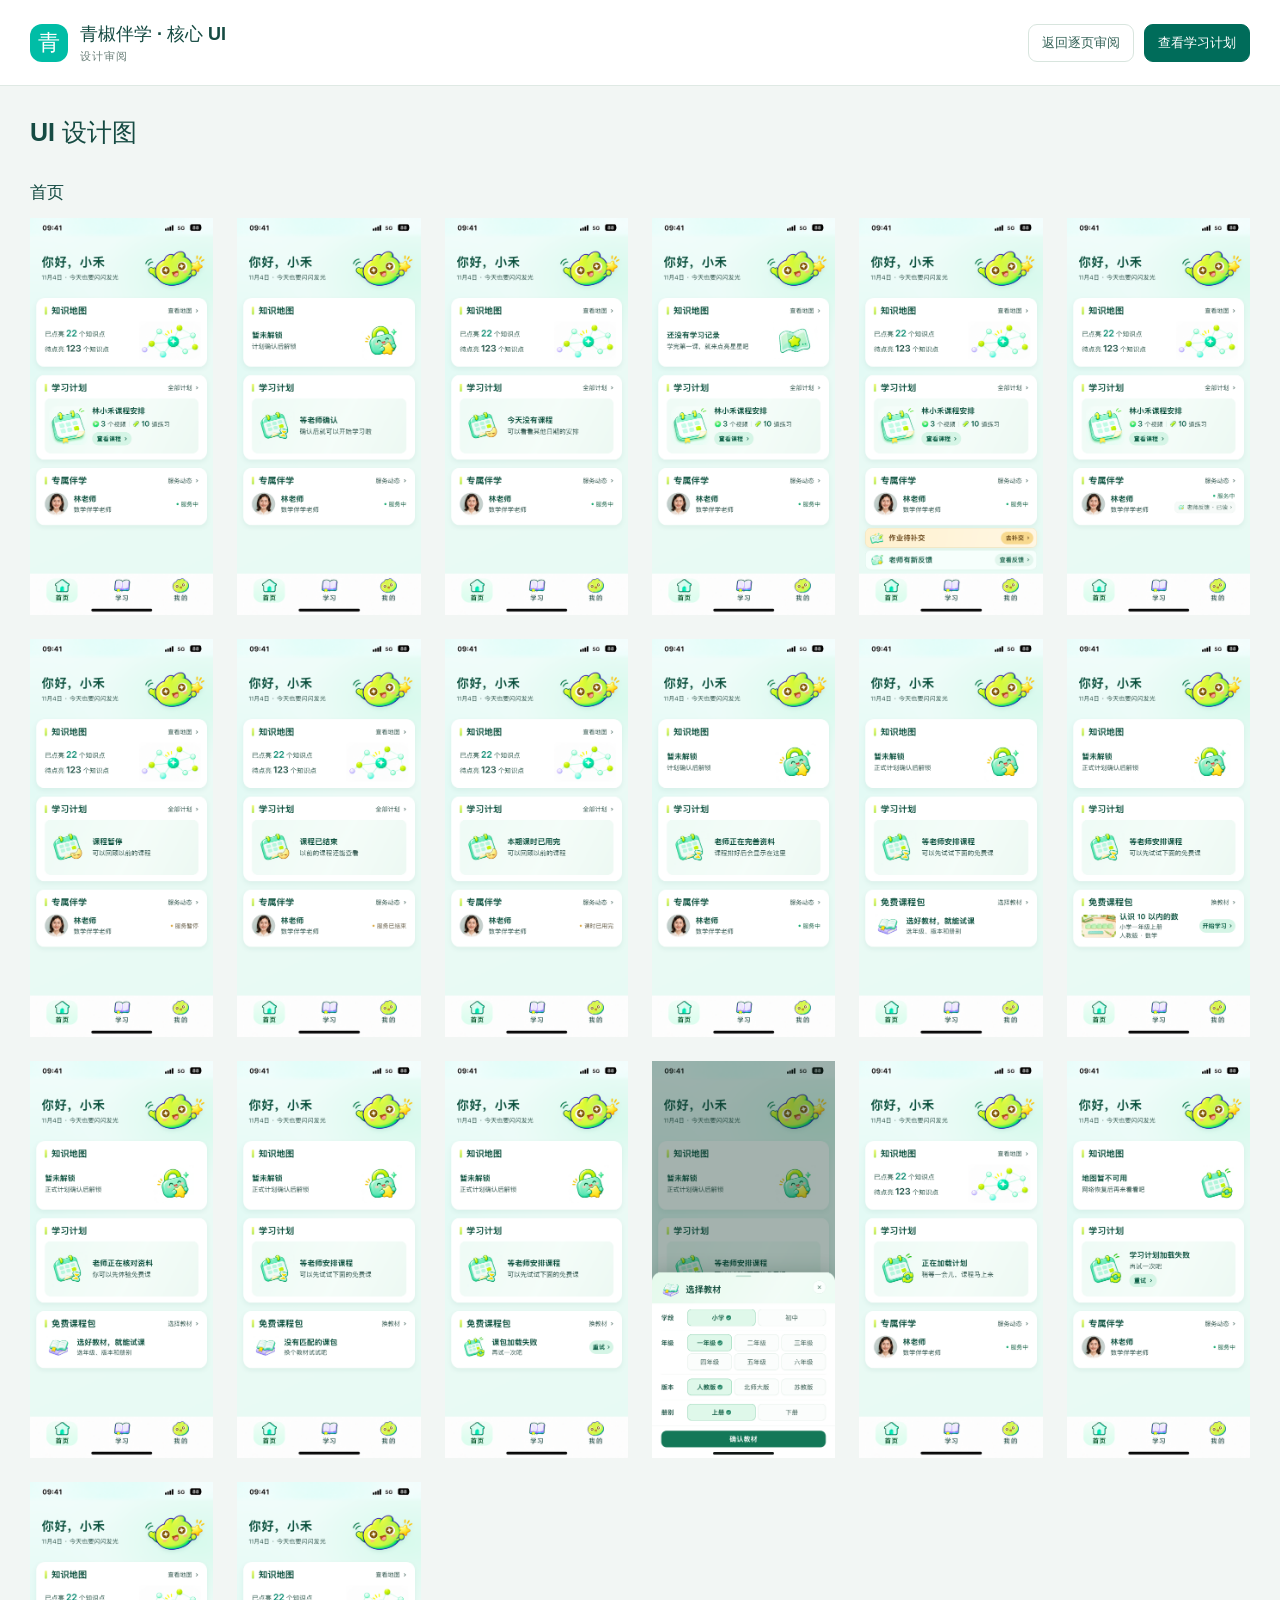
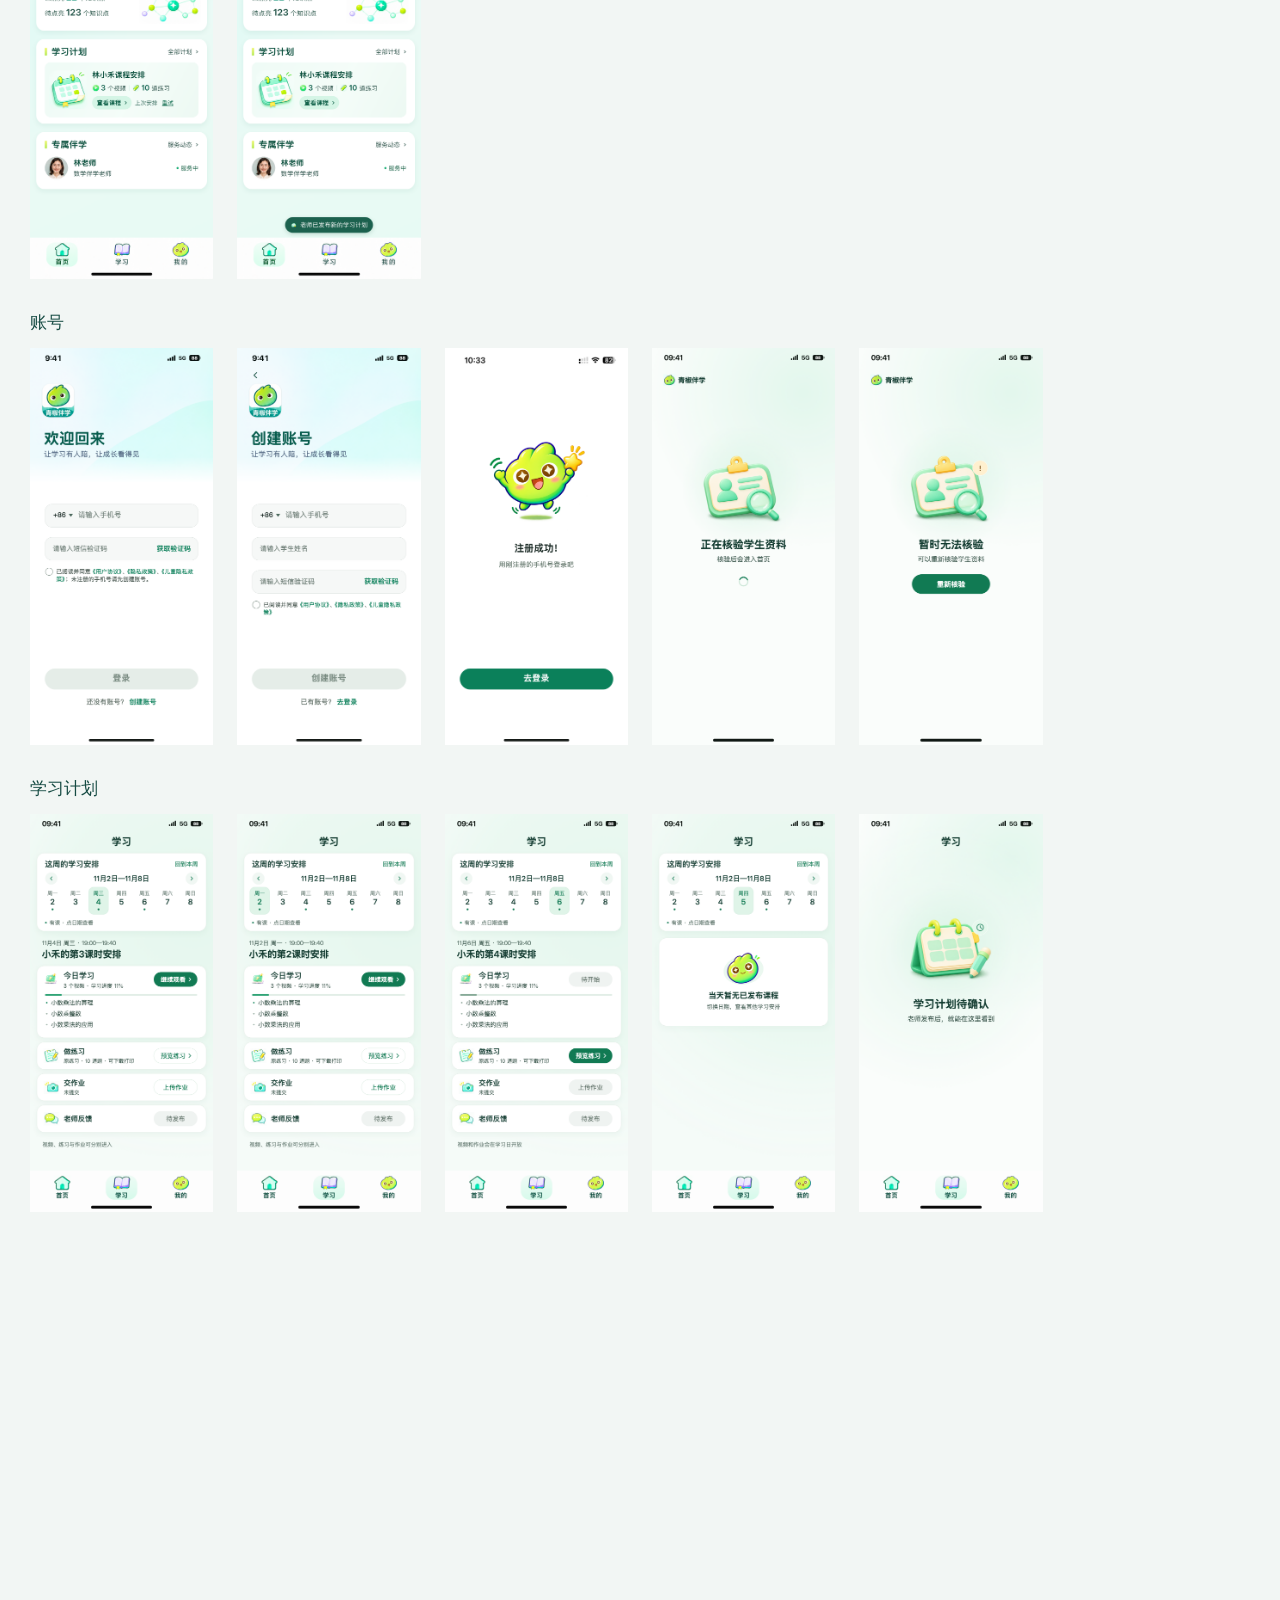
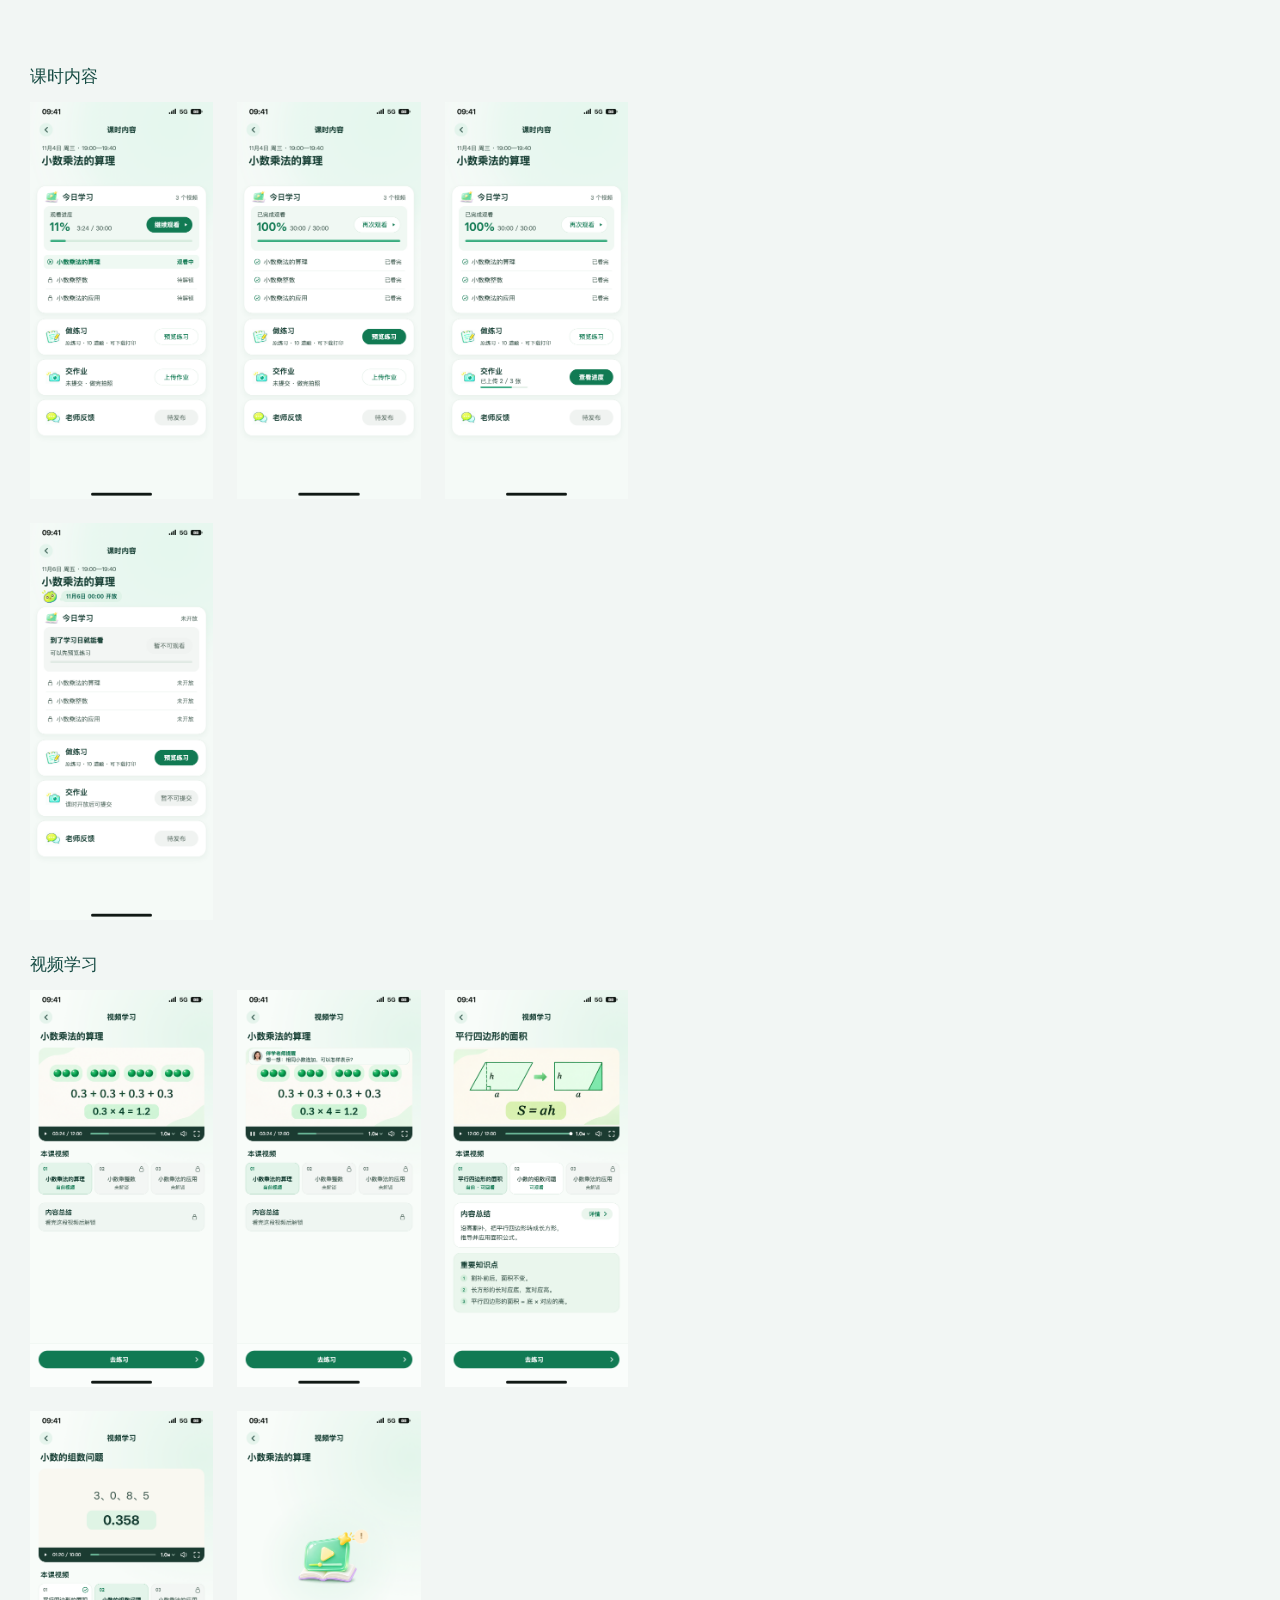
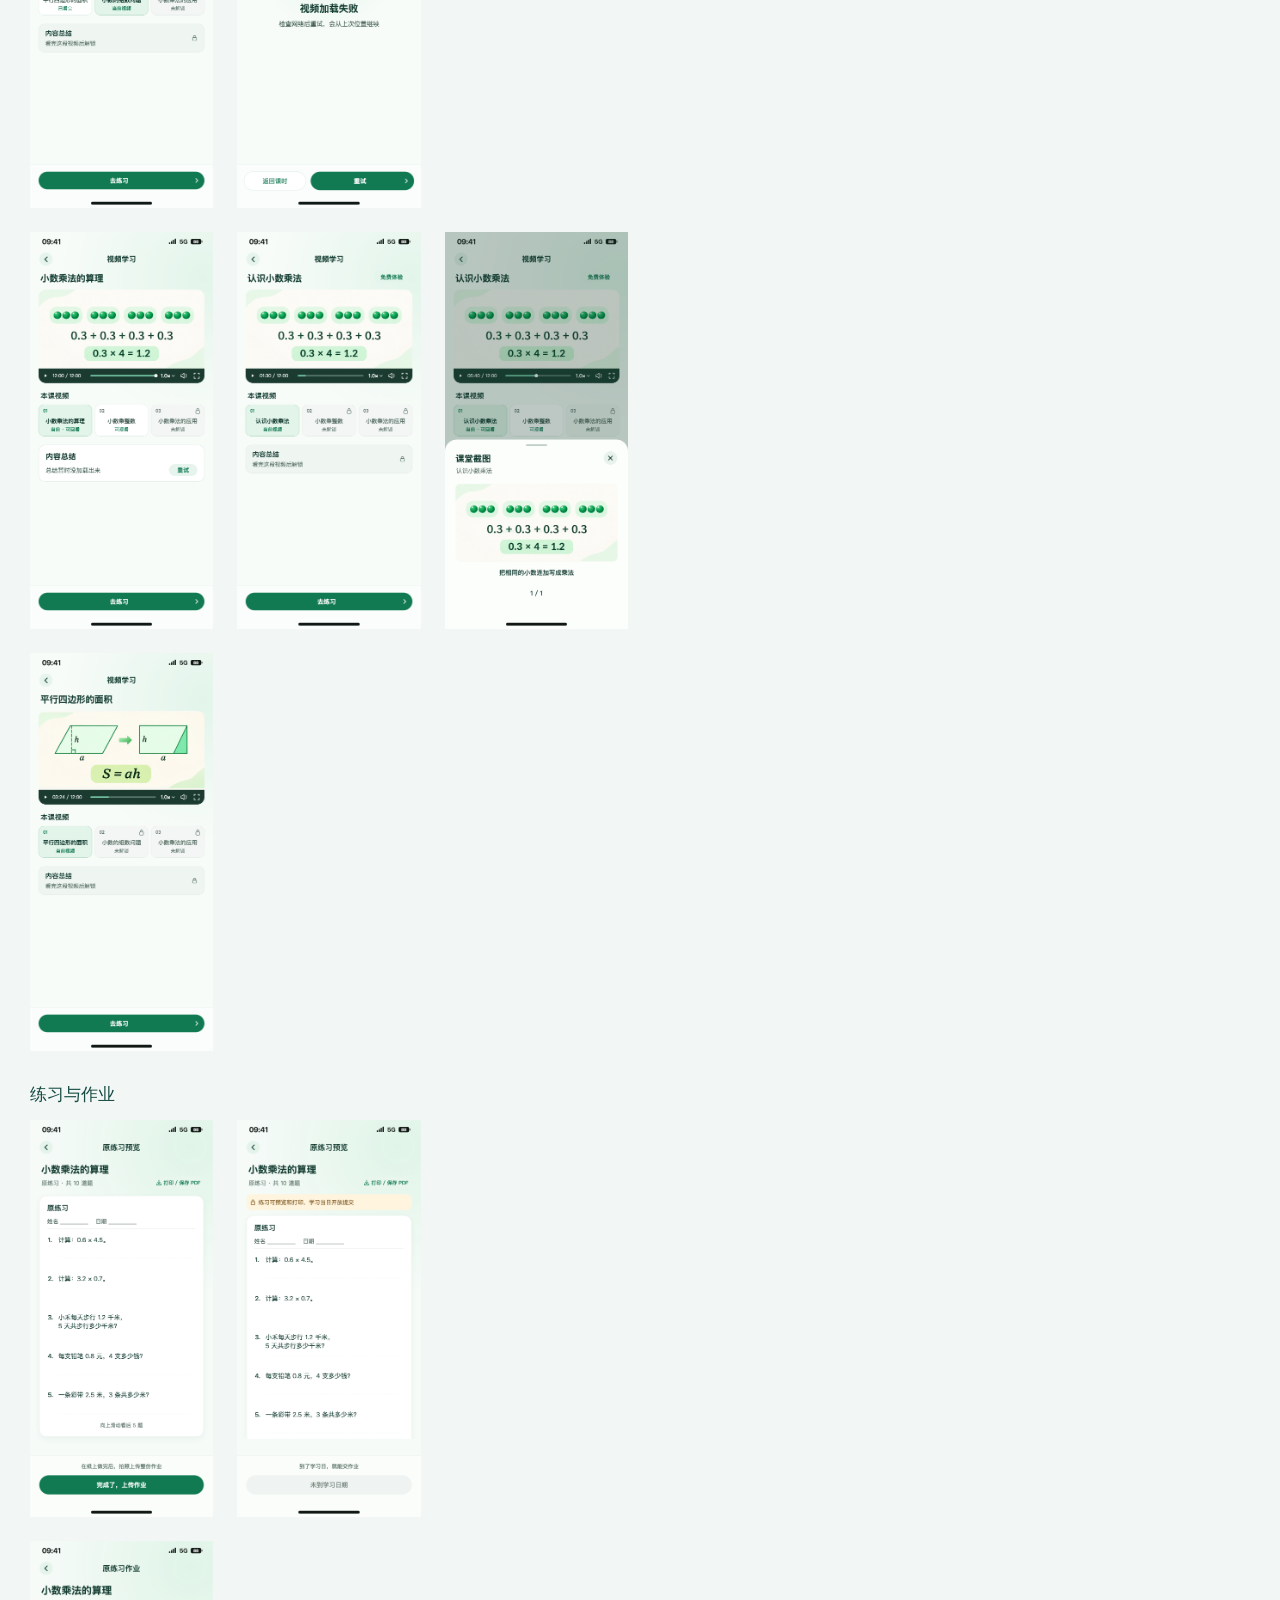
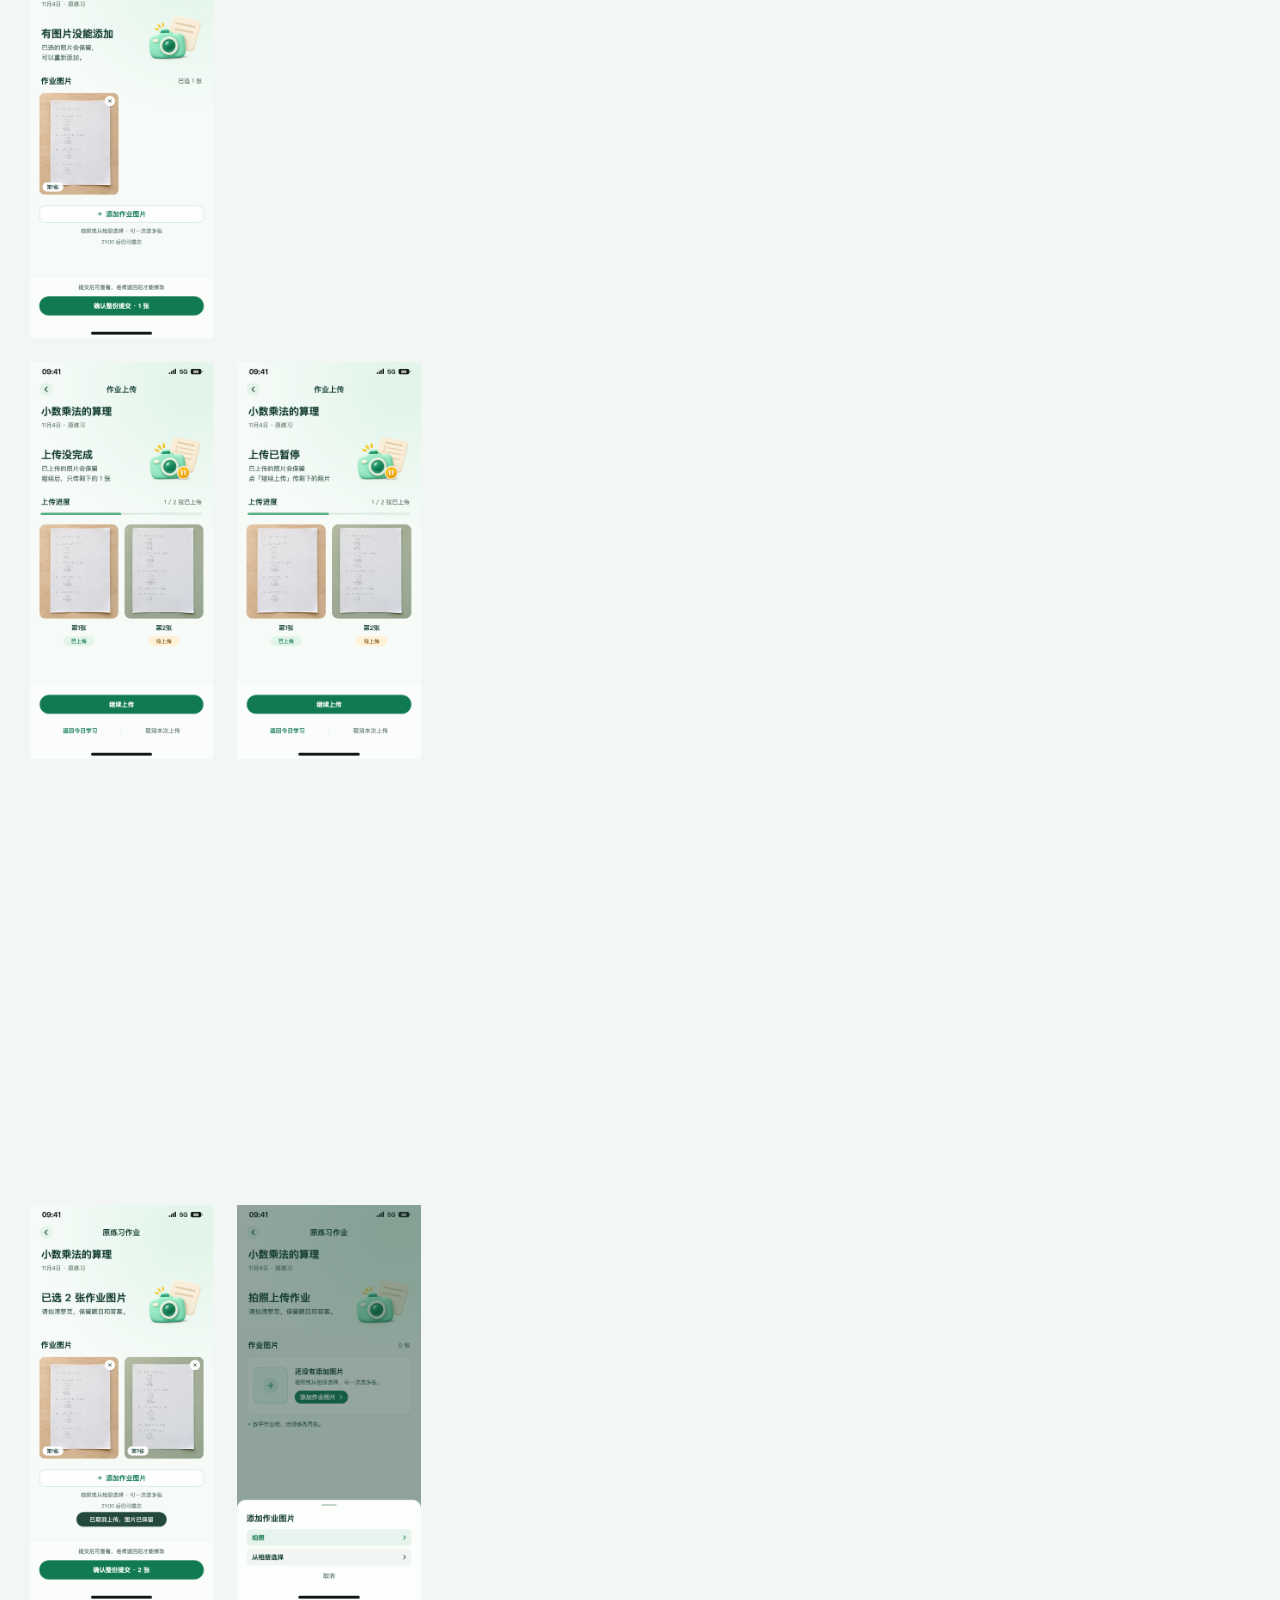
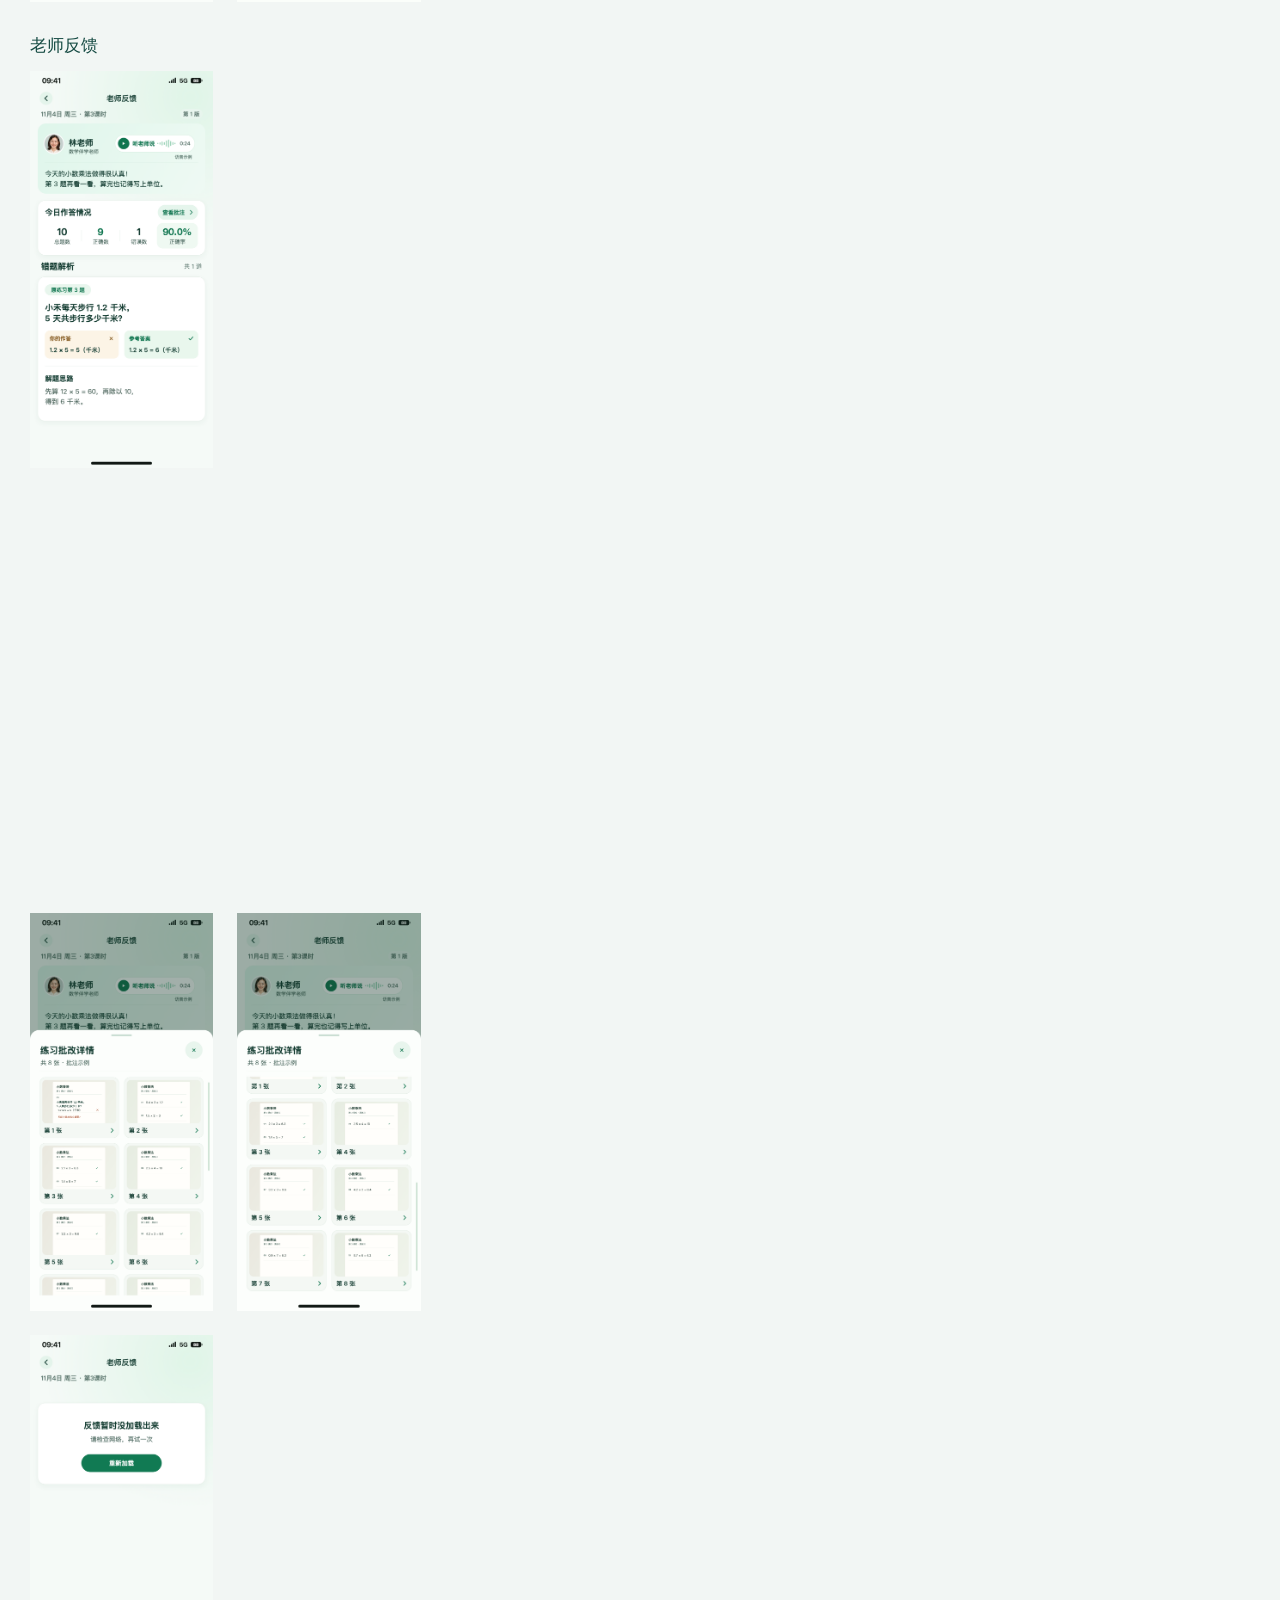
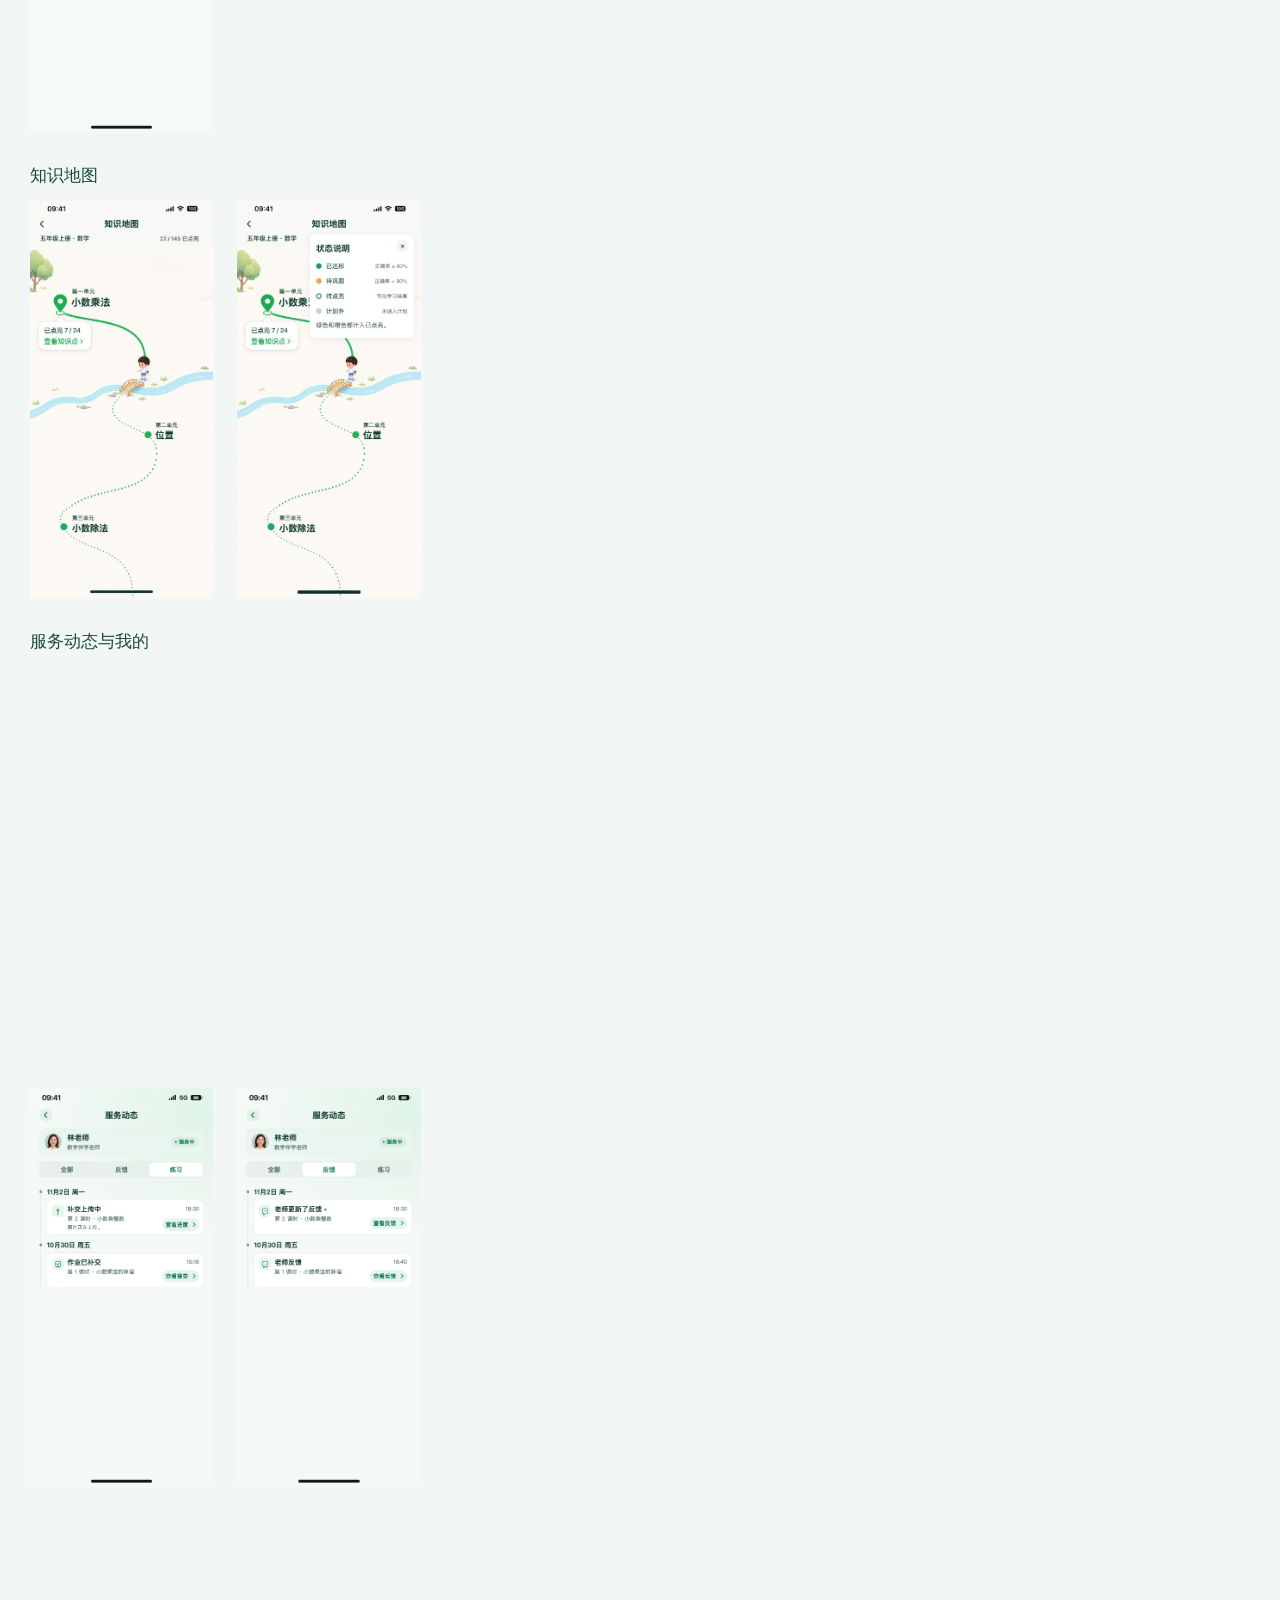
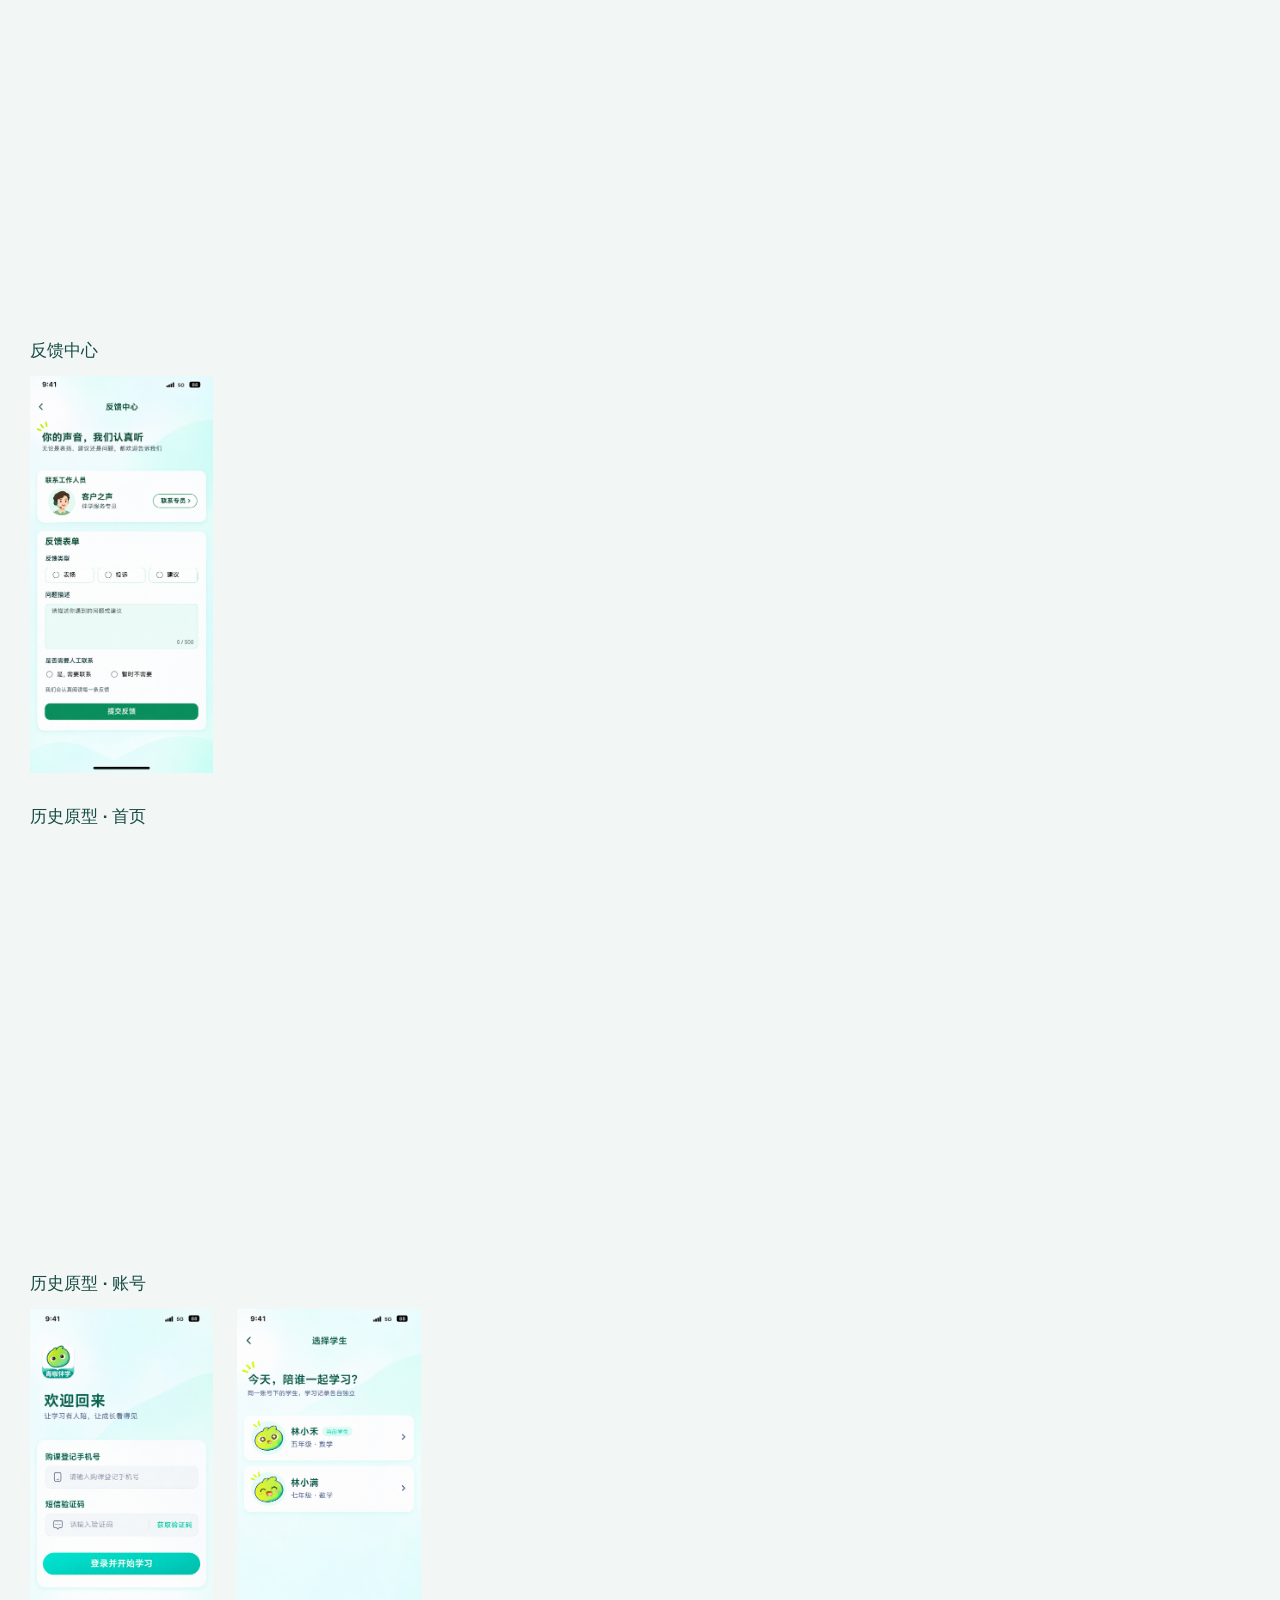
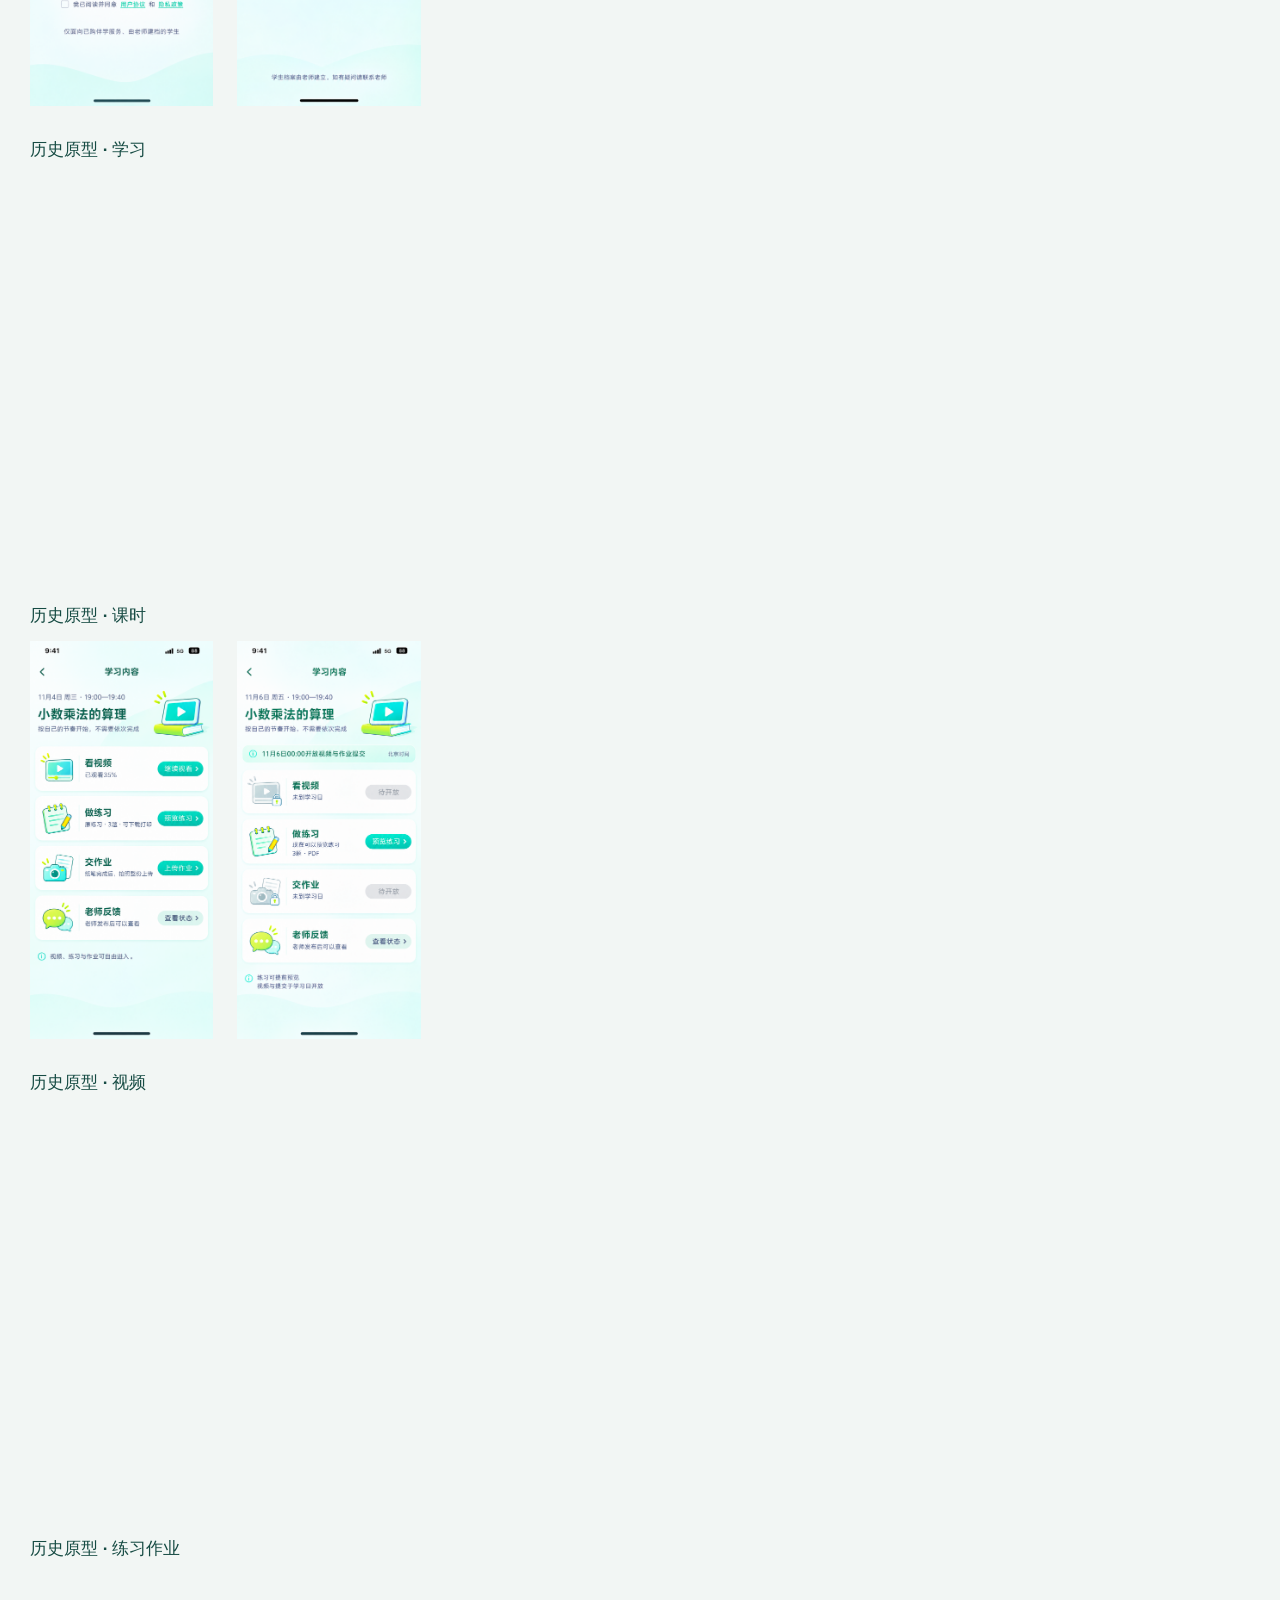
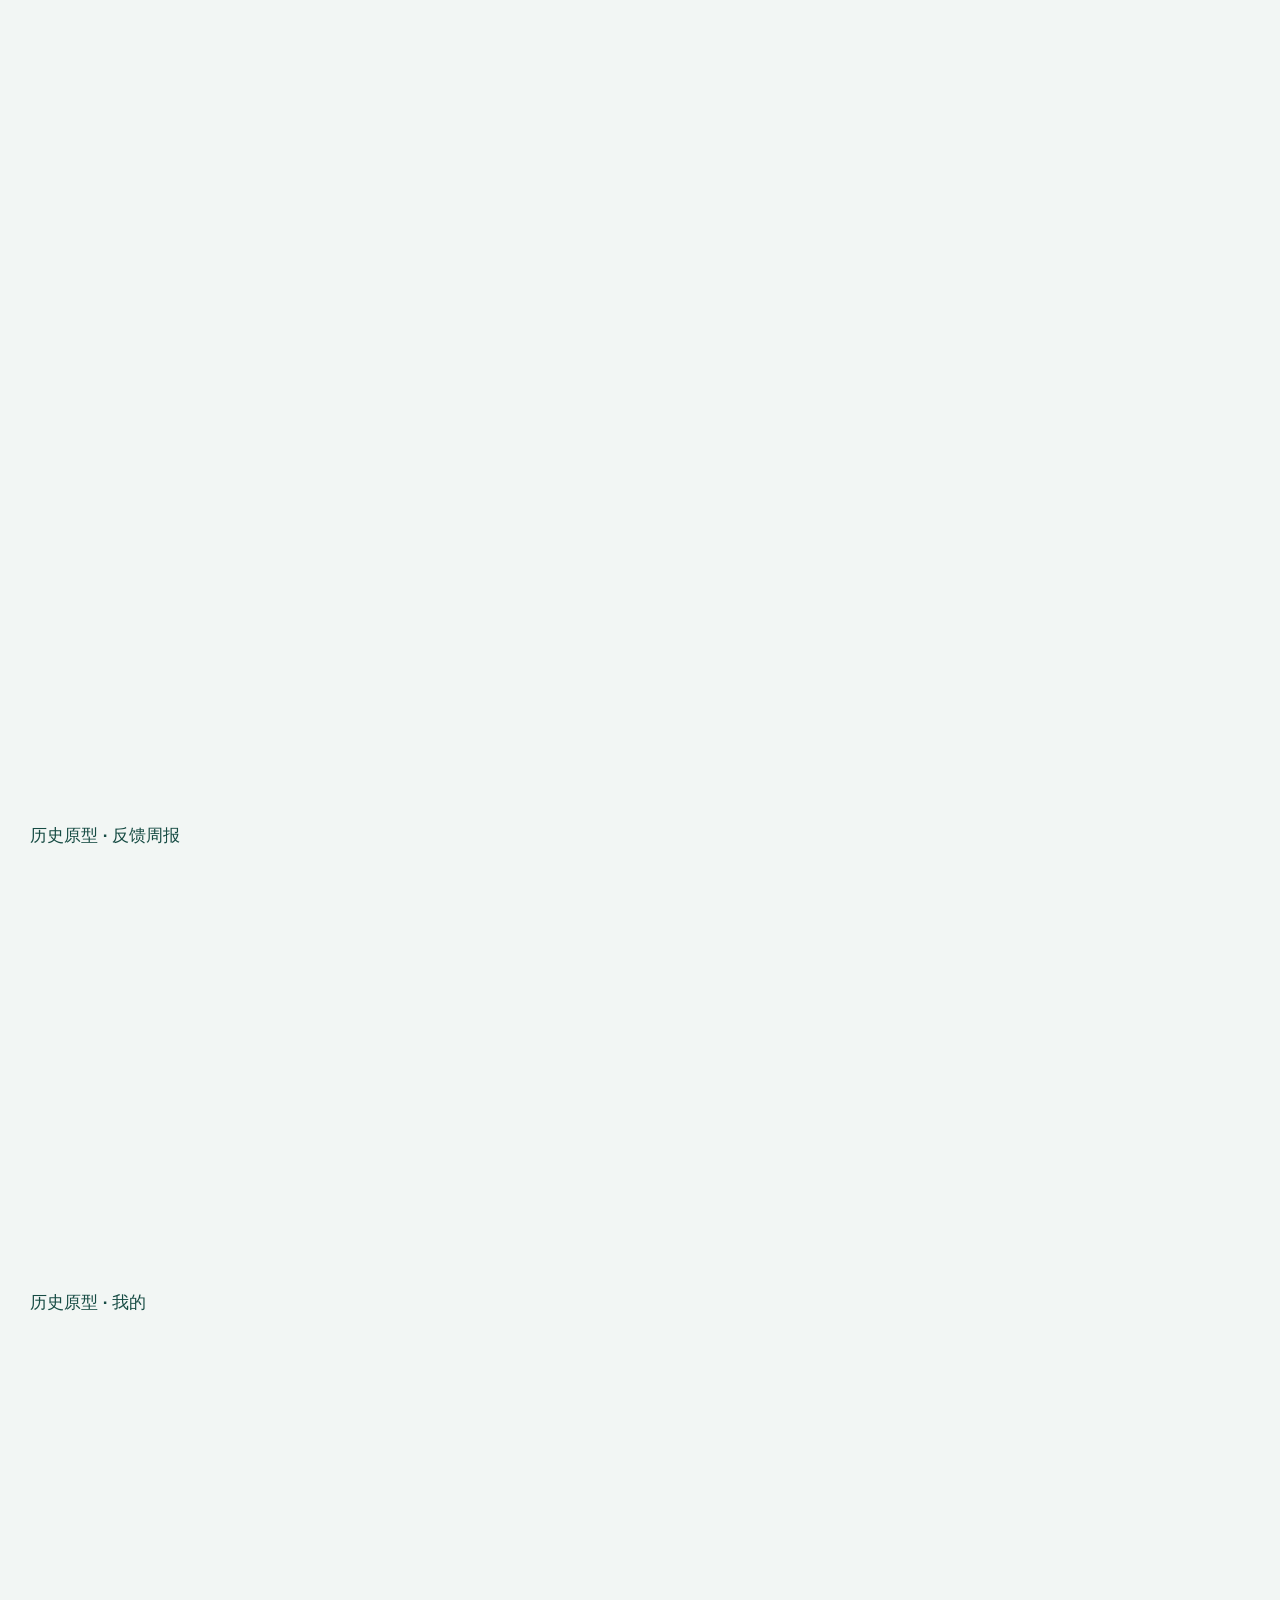
==== commit 0c40c1ec: "Align lesson status prompts and summary retry" ====
--- a/index.html
+++ b/index.html
@@ -15,7 +15,7 @@
 <main class="shell" id="shell" hidden><aside class="rail"><input id="search" aria-label="搜索页面" placeholder="搜索页面或状态"><nav id="nav" aria-label="设计页面目录"></nav></aside><section class="workspace"><div class="work-head"><div><h1 id="page-title"></h1><p id="page-meta"></p></div><div class="step-controls"><button id="read-interaction" class="detail-jump">交互说明</button><button id="previous" aria-label="上一张">‹</button><button id="next" aria-label="下一张">›</button></div></div><div class="stage" id="stage"><div class="screen" id="screen"><img id="screen-image" alt=""><div id="hotspots"></div><div id="learning-fields"></div></div></div></section><aside class="detail" id="interaction-detail"><h2 id="detail-title"></h2><p id="feature"></p><h3>功能、状态与权限</h3><ul id="rules"></ul><h3>查看交互去向</h3><div id="actions" class="action-links"></div><div class="file-links"><a id="original" target="_blank" rel="noopener">查看原图 ↗</a><a id="download" download>下载 PNG</a></div><p class="hint">手机稿按原尺寸提供下载。短信、上传、播放、反馈等流程使用演示数据。</p><p class="status"></p></aside></main>
 <section class="overview" id="overview"><h1>UI 设计图</h1><div id="overview-groups"></div></section>
 <script id="review-data" type="application/json">{"screens":[{"id":"00","group":"首页","name":"首页 · 已排课","file":"00-首页-已排课.png"},{"id":"00-empty","group":"首页","name":"首页 · 未排课","parent":"00","file":"00-首页-未排课.png"},{"id":"01","group":"账号","name":"手机号登录","parent":null,"spec":"A clean welcoming phone-code login screen, no tabs or back arrow. Compact green pepper smiling brand logo above 青椒伴学. Warm heading 欢迎回来 and subtitle 让学习有人陪，让成长看得见. White form card contains labels 购课登记手机号 and 短信验证码, phone input placeholder 请输入购课登记手机号, code input 请输入验证码 and inline 获取验证码. Wide turquoise 登录并开始学习 button. Below an UNCHECKED consent checkbox with 我已阅读并同意 plus separate 用户协议 and 隐私政策 text links. Small supporting text 仅面向已购伴学服务、由老师建档的学生. No registration, no password login, no social logins, no fake SMS duration/countdown, no demonstration 123456 in product UI. Friendly illustration no more than 20% of screen.","file":"01-手机号登录.png"},{"id":"02","group":"账号","name":"选择学生","parent":null,"spec":"Subpage title 选择学生. Heading 今天，陪谁一起学习？ subtitle 同一账号下的学生，学习记录各自独立. Two large tappable white student rows: illustrated friendly pepper avatar, 林小禾 / 五年级 · 数学, right chevron; second slightly different friendly pepper expression, 林小满 / 七年级 · 数学, right chevron. Subtle current badge 当前学生 on 林小禾 for this switch-student variant, not an editable control. Bottom explanation 学生档案由老师建立，如有疑问请联系老师. No 新增学生, no editing grade, no destructive controls. No bottom tabs.","file":"02-选择学生.png"},{"id":"02A","group":"账号","name":"完善学习信息","parent":"02","file":"02A-完善学习信息-v2.png","spec":"沿用02的852×1846画布比例；按当前学生确认年级及教材版本。","artwork":"assets/learning-reference.png"},{"id":"03","group":"账号","name":"未关联学生","parent":null,"spec":"Subpage title 暂未关联学生. Spacious centered empty-state illustration: small friendly pepper holding an unlinked student card, modern teal/lime illustrative style, not sad or alarming. Title 当前手机号尚未关联学生. Body 请使用购课登记手机号登录，或通过已有服务渠道联系老师. A single primary 更换手机号 button. Below subtle helper 学生档案由老师建立. No 自动创建, no 注册, no invented teacher contact QR or unknown phone.","file":"03-未关联学生.png"},{"id":"04","group":"学习","name":"周历与待发布周报","parent":null,"spec":"Main STUDY tab screen. Page heading 学习, subtitle 看得见安排，也看得见每一次努力, small pepper mascot top right matching brand. First white calendar card: title 这周的学习安排, small 回到本周 link. Week header left/right chevrons, 11月2日—11月8日. Exactly one row of seven days 周一 2, 周二 3, 周三 4, 周四 5, 周五 6, 周六 7, 周日 8. 4 selected turquoise rounded capsule, small course dots under 2,4,6, no dots other dates. Supporting legend 有已发布安排 · 点击日期查看. Below section 本周学习周报, generous white empty-state card with small illustrated report/book icon, 本周周报尚未发布, 老师发布后，你可以在这里查看, secondary outlined 查看上周周报 button. No monthly calendar, no separate tabs for 周计划/学习周报, no create plan control. Bottom navigation visible with 学习 active.","file":"04-周历与待发布周报.png"},{"id":"05","group":"学习","name":"上周已发布周报","parent":"04","spec":"Keep precisely the same 学习 main screen layout as second reference, with 学习 tab selected. Calendar week changes to 10月26日—11月1日 and seven day numbers 26,27,28,29,30,31,1, course dots under26,28,30; 30 selected. Section 上周学习周报. Replace unpublished empty card with published report card, small report illustration on right, title 一周，一点进步, date10.26—11.01, metadata 3次安排 · 2份作业已提交, small 已发布 · 第1版 pill, turquoise 查看周报 button. Keep 回到本周 link and week chevrons.","file":"05-上周已发布周报.png"},{"id":"06","group":"学习","name":"日期课程弹层","parent":"04","spec":"Date-schedule BOTTOM SHEET overlay on the same 学习 calendar screen as second reference. Dim background softly but retain recognizable calendar and tab bar; overlay covers lower ~53%. Sheet white, rounded top corners, drag handle and close x. Title 11月4日的学习安排, subtitle 周三 · 已发布. One course white/mint card: 数学, 小数乘法的算理, 今天19:00—19:40. Small beautiful math video thumbnail 0.3 × 4 with play symbol, metadata 视频1个 · 原练习3题. Two clear actions: primary 进入学习, secondary 预览练习. Do not repeat 今天上课 badges, do not force video before practice. Sheet padded above home indicator, no tab bar on top of sheet.","file":"06-日期课程弹层.png"},{"id":"07","group":"学习","name":"当天无课程弹层","parent":"06","spec":"State variant of the date-schedule bottom sheet second reference. Background calendar retains current week but select 周四5. Compact white bottom sheet about 36% height with close button and handle. Heading 11月5日的学习安排. Small outlined mint calendar illustration. Message 当天暂无已发布课程. Supporting text 可以切换日期，查看其他学习安排. Neutral 知道了 button that closes sheet. No course cards, no 创建计划 or guessed future plans, no fake data.","file":"07-当天无课程弹层.png"},{"id":"08","group":"课时","name":"课时详情","parent":null,"spec":"Subpage header 学习内容. Top date 11月4日 周三 · 19:00—19:40, heading 小数乘法的算理. Supporting 按自己的节奏开始，不需要依次完成. FOUR compact separate white action cards stacked with balanced spacing, not a timeline requiring order. Each has colorful icon left, text middle and control right:\n看视频 / 已观看35% / 继续观看.\n做练习 / 原练习 · 3题 · 可下载打印 / 预览练习.\n交作业 / 纸笔完成后，拍照整份上传 / 上传作业.\n老师反馈 / 老师发布后可以查看 / 查看状态 (secondary).\nAt bottom a quiet tip 视频、练习与作业可自由进入. No completed/掌握 claims. No empty 加练 entry before teacher publishes, no tabs. All four action cards must fit without compressed glyphs.","file":"08-课时详情.png"},{"id":"09","group":"课时","name":"未来课时未开放","parent":"08","spec":"Exact layout variant of lesson detail reference. Date11月6日 周五 · 19:00—19:40, same course 小数乘法的算理. Add quiet visible mint notice 11月6日00:00开放视频与作业提交 and small 北京时间. 看视频 card locked with 未到学习日 and gray disabled 待开放; 做练习 card remains active 预览练习 with3题 and PDF info; 交作业 locked 待开放; 老师反馈 secondary 查看状态 not a fake published result. Supporting text 现在可以预览练习. No countdown or unlock time19:00; schedule time is not the lock threshold.","file":"09-未来课时未开放.png"},{"id":"10","group":"视频","name":"视频学习 · 多课程","parent":null,"spec":"390×844布局基准，852×1846设计稿；一排三节课程，播放器内倍速，关键节点真人形象AI老师讲解示意；下方总结卡片留足间距，无播放位置提示行。","file":"10-视频学习-v2.png","artwork":"assets/video-reference.png"},{"id":"11","group":"视频","name":"网络失败","parent":"10","spec":"Same 视频学习 layout as reference. Within 16:9 player replace lesson image with calm very pale mint error surface, small tasteful disconnected-network illustration, heading 网络连接失败, helper 请检查网络后重试 and primary 重试播放 button. Keep below course 小数乘法的算理 and remembered-position helper. Bottom 前往练习 remains accessible. No cartoon alarm, no entire-screen huge warning. Preserve page geometry.","file":"11-网络失败.png"},{"id":"12","group":"视频","name":"无观看权限","parent":"10","spec":"Same 视频学习 page geometry. In player state surface use small mint shield/lock illustration, heading 暂无该视频观看权限, helper 请联系老师了解详情. No retry-play button, no purchase or renew CTA. Course title and 前往练习 remain below. Secondary 联系老师 text control may open existing shared contact sheet. Distinguish this state clearly from network failure.","file":"12-无观看权限.png"},{"id":"13","group":"视频","name":"资源不可用","parent":"10","spec":"Same 视频学习 page geometry. In player state area show small mint file/video unavailable illustration, heading 视频资源暂不可用, helper 请稍后再试，或联系老师了解详情. No claim permission expired, no invented reason, no purchase or renewal. Keep course heading and 前往练习 below.","file":"13-资源不可用.png"},{"id":"14","group":"视频","name":"观看有效期届满","parent":"10","spec":"Same 视频学习 page geometry. Player state shows small calendar-lock illustration, heading 视频观看有效期已届满, helper 请联系老师了解详情. Secondary 联系老师 button. Retain 小数乘法的算理 and 前往练习 below. Do not show guessed validity length or automatic renewal. Do not call this 服务到期: video authorization is independent of service.","file":"14-观看有效期届满.png"},{"id":"15","group":"练习作业","name":"原练习预览","parent":null,"spec":"Subpage 练习预览. Label 原练习 · 纸笔作答, right 共3题, heading 小数乘法的算理. White paper-like content with three clear numbered questions and generous ruled handwriting space:\n1. 计算：0.3 × 4 = ______\n2. 一盒彩笔2.5元，买3盒一共多少钱？\n3. 小禾每天步行1.2千米，5天一共步行多少千米？\nThese are static printable questions, NOT input fields, no answer buttons or correct answers.\nBottom fixed action area with outlined 下载原练习PDF and primary 完成了，上传作业. Small helper 练习PDF不含答案，反馈发布后可查看. Ensure handwriting spaces and questions visible; numbered questions printed on a single paper sheet. No bottom tabs.","file":"15-原练习预览.png"},{"id":"16","group":"练习作业","name":"老师加练预览","parent":"15","spec":"Same printable exercise page layout but nav title 巩固加练. Tag 老师发布 · 一轮加练. Title 小数乘法巩固练习, 共3题. Paper questions: 1.计算：0.4 × 3 = ______; 2.每盒彩笔2.6元，4盒共多少元？; 3.每天步行1.5千米，4天共多少千米？ Handwriting areas, no answers and no online inputs. Bottom secondary 下载加练PDF and primary 完成了，上传加练. Small text 老师发布后即可完成，不另扣课时. No automatic second round, no mastery meter.","file":"16-老师加练预览.png"},{"id":"17","group":"练习作业","name":"多图作业待提交","parent":null,"spec":"Subpage 原练习作业. Course 小数乘法的算理, subtitle11月4日 周三 · 原练习. Gentle helper 请拍清整页，保留题目和答案. White upload area: two realistic photographed elementary math homework paper thumbnails with tidy visible pencil arithmetic and page numbers 第1张, 第2张. These are photographs, not flat icons. Each thumbnail small x delete control at top-right. A third equal-size dashed mint + 添加图片 tile with 拍照或从相册选择 helper. Below note 支持多张图片，不支持PDF上传. Wide bottom primary 确认整份提交 · 2张. Helper 提交后可查看，老师退回后才能修改. Small neutral note 21:00后仍可提交. No demo-image button, no hard-coded file-size limit or max count.","file":"17-多图作业待提交.png"},{"id":"18","group":"练习作业","name":"整份提交确认","parent":"17","spec":"Exact upload page as reference behind a lightly dimmed scrim. White compact BOTTOM SHEET with handle, small check/document illustration. Heading 确认提交这份作业？ Body 共2张图片，请确认题目与答案完整清晰. Small helper 提交后可查看，老师退回后才能修改. Full turquoise 确认提交 and secondary 继续检查. Close x, safe bottom padding. Photo thumbnails behind stay selected. No automatic deletion, no irrevocable exaggerated warning.","file":"18-整份提交确认.png"},{"id":"19","group":"练习作业","name":"上传失败保留图片","parent":"17","spec":"Exact editable upload page geometry as reference, keep BOTH homework photo thumbnails selected with delete controls and add tile. Add in-context gentle coral error row 上传失败，已保留所选图片 and secondary 请检查网络后重试 near submission area. Primary button 重试整份提交 · 2张. No reset to empty, no success badge, no clearing thumbnails. Maintain original course/date and readable helper. A soft red error icon only, not a full red page.","file":"19-上传失败保留图片.png"},{"id":"20","group":"练习作业","name":"提交成功只读","parent":"17","spec":"Same 原练习作业 page, course/date. Replace upload zone with submitted white card. Small mint success illustration, heading 作业已提交, subtitle 等待老师反馈. Show exactly two uploaded homework photo thumbnails labelled 第1张 and 第2张 in read-only mode: NO delete x, NO +tile, NO replace/upload action. Supporting 提交后不可自行覆盖，老师退回后可重新上传. Secondary 查看反馈状态 button. Small success toast 已提交，等待老师反馈 at lower area, not over controls. No invented response deadline.","file":"20-提交成功只读.png"},{"id":"21","group":"练习作业","name":"老师退回补交","parent":"17","spec":"Editable upload state nav 原练习作业, course 小数乘法的算理, date11月2日 周一 · 原练习. Prominent but soft amber notice: 老师已退回，请补充上传, explanation 第3题照片不完整，请补充包含题目和答案的整页照片. Preserve two existing photo thumbnails, each has delete x and 第1张/第2张 labels, plus +添加图片 tile. One outlined amber marker on second thumbnail 待补充. Bottom primary 确认补交 · 2张. Helper 21:00后仍可提交. No teacher-side buttons, no losing original images, no close-service notice in this active-service state.","file":"21-老师退回补交.png"},{"id":"22","group":"练习作业","name":"作业图片大图预览","parent":"17","spec":"Full-screen IMAGE VIEWER, not upload editor. Deep charcoal backdrop, top statusbar light. Top-left back chevron, centered 作业图片, top-right 1 / 2. Large legible realistic photograph of elementary math homework sheet centered with correct paper proportions, handwritten pencil calculations for 0.3×4=1.2, 2.5×3=7.5元, 1.2×5=6千米, with appropriate question text. Entire sheet visible without stretching, subtle margin. Bottom understated 左右滑动查看图片 and small home indicator. No delete button, no sharing to external platforms, no extra tab bar. This viewer may be dark because photo viewing requires focus; keep brand control accent turquoise.","file":"22-作业图片大图预览.png"},{"id":"23","group":"反馈周报","name":"反馈待发布","parent":null,"spec":"Subpage 老师反馈. Course 小数乘法的算理, date11月4日 周三. Main centered white state card with friendly small illustrated letter/report and tiny pepper, heading 已提交，等待老师反馈. Supporting 老师正式发布后，你可以看到逐题结果与学习建议. Secondary 查看已提交作业. Keep sufficient airy spacing. No provisional AI results, no answers, no visible draft version, no countdown or promised release time. A discreet bottom text 每一次认真，都值得被看见.","file":"23-反馈待发布.png"},{"id":"24","group":"反馈周报","name":"老师反馈","parent":null,"spec":"蓝色为今日知识点，红色为练习掌握情况，绿色为后续加强方向；错题解析支持批注详情底部抽屉和不同批注原图。","file":"24-老师反馈-v2.png","artwork":"assets/feedback-reference.png"},{"id":"24A","group":"反馈周报","name":"练习批改详情","parent":"24","file":"24A-批注详情-v2.png","artwork":"assets/feedback-reference.png"},{"id":"25","group":"反馈周报","name":"学习周报概览","parent":null,"spec":"Subpage 学习周报. Mint introductory area small report illustration; date10月26日—11月1日; title 小步向前，每一步都算数; subtitle 林小禾 · 数学周报 · 已发布第1版. Main white stats card 这一周的学习记录 with exactly 3 安排课程, 2 提交作业, 1 待提交. Next card 练习记录 with 3 rows: 原练习正确率 / 4/6 · 66.7%; 错题加练 / 1/3 · 33.3%; 全对巩固 / 暂无数据. Small informational note 原练习未交与待复核单列；加练待复核计入分母，不等同答错. Follow teacher-suggestion card visible near bottom 林老师想对你说, short 继续练习应用题，记得写清列式与单位. Fixed bottom 下载已发布周报PDF button with reserve space. No share link, no mastery, no study-time predictions, no red pie chart. Page can scroll, keep readable type.","file":"25-学习周报概览.png"},{"id":"26","group":"反馈周报","name":"学习周报明细续屏","parent":"25","spec":"A scrolled continuation of SAME 学习周报 detail, not a new module. Keep pinned back header 学习周报, small 已发布第1版. At top teacher card 林老师想对你说 with photo and advice 你认真完成了两次练习。下周继续练习应用题，记得写清列式与单位；未提交的作业也可以补上. Next card 课程与视频安排 with three entries:\n10月26日 小数乘整数 / 安排已结束;\n10月28日 小数乘小数 / 安排已结束;\n10月30日 小数乘法的应用 / 安排已结束.\nEach small tasteful video thumbnail, no fabricated watched status.\nNext explanation card 统计说明: 原练习：2份已完整复核，1份未交单列. 加练：1题正确、1题错误、1题待复核. 安排结束不代表学习完成. Distinguish 待复核 from 错误. Bottom same fixed 下载已发布周报PDF button. Do not duplicate top hero or nav tabs. Readable breathing room.","file":"26-学习周报明细续屏.png"},{"id":"27","group":"我的","name":"我的 · 反馈中心入口","parent":null,"spec":"原林老师企业微信卡片替换为反馈中心入口；点击跳转37反馈中心，不展开联系老师弹层。","file":"27-我的-v2.png","artwork":"assets/my-reference.png"},{"id":"37","group":"我的","name":"反馈中心","parent":"27","file":"37-反馈中心-v2.png","artwork":"assets/center-reference.png"},{"id":"29","group":"我的","name":"退出登录确认","parent":"27","spec":"Same 我的 page softly dimmed behind a centered compact white rounded confirmation dialog. Heading 退出当前账号？ Body 学习记录会保留，下次登录后可继续查看. Two equal horizontally aligned buttons 取消 neutral and 确认退出 turquoise. No danger-red destructive delete-account action. Background bottom tab remains visible dimmed. No invented checkbox or account erasure.","file":"29-退出登录-v2.png","artwork":"assets/my-reference.png"},{"id":"30","group":"练习作业","name":"服务结束历史作业只读","parent":"20","spec":"Same read-only submitted 原练习作业 layout as reference. Course 小数乘法的算理 date11月2日 周一 · 原练习. At top soft amber note 服务已结束，历史作业仍可查看，不支持补交. Two read-only homework thumbnails with no delete/add controls. Label 历史作业 · 已提交. Bottom neutral contact button 联系老师. No 上传/补交 enabled button, no clearing history. A small helpful text 视频观看权限独立，以资源实际状态为准. This is service ended, NOT video expired.","file":"30-服务结束历史作业只读.png"},{"id":"31","group":"状态规范","name":"服务状态组件规范","parent":"27","spec":"EXCEPTION to single phone screenshot: create ONE polished portrait 390:844 COMPONENT STATE SHEET, same visual system and readable compact Chinese, no phone statusbar or bottom tabs. Title 伴学服务 · 状态规范, subtitle 四种状态的统一表达. Four vertically stacked white compact component cards:\n已暂停: 30总课时 /6已消 /24剩余; 暂停期间不新增安排，历史作业仍可补交.\n课时已耗尽 · 有效期内:30总课时 /30已消 /0剩余; 不新增安排，历史作业仍可补交.\n已到期:30总课时 /6已消 /24剩余; 历史记录可查看，作业不可补交.\n已结束:30总课时 /6已消 /24剩余; 历史记录可查看，作业不可补交.\nEach status combines label and gentle semantic icon, never color only. Footer 视频权限独立，不随服务状态自动取消. Keep common student service dates2026.10.20—2027.01.20 as fixture in small line once, no arbitrary reason for paused/ended and no renewal CTA. This is a labeled design handoff sheet showing reusable components, not all these states simultaneously in actual product.","file":"31-服务状态组件规范.png"},{"id":"32","group":"状态规范","name":"表单与操作反馈规范","parent":"01","spec":"EXCEPTION: ONE portrait 390:844 UI COMPONENT STATE SHEET, not actual app page. Title 操作反馈 · 状态规范. Clean readable white/mint examples of these six independent components with headings:\n1 手机号输入错误: phone input shows1380000800 in soft coral border; helper 请输入正确的11位手机号.\n2 验证码错误: code input ******; helper 验证码错误或已失效，请重试.\n3 未同意协议: checkbox unchecked; helper 请先阅读并同意用户协议与隐私政策.\n4 上传中: turquoise disabled button spinner 正在提交，请稍候; note 保留图片，避免重复提交.\n5 复制结果: two small separate toast examples 已复制企业微信号 and 复制未成功，请长按微信号复制.\n6 图片类型错误: neutral inline toast 仅支持图片，不支持PDF.\nNo duration/countdown values, no invented upload maximum, no fake submission success claim. Use realistic input/button components matching approved visual style, tidy spacing and clearly separated examples. No bottom tabs or phone statusbar, these are implementation reference components. Include 逐题状态 reusable badges 正确/错误/未作答/待复核 with icons.","file":"32-表单与操作反馈规范.png"},{"id":"33","group":"账号","name":"协议阅读模板","parent":null,"spec":"Subpage title 用户协议. Slim subtitle 青椒伴学. Clean white reading surface within mint canvas. Show honest placeholder reading template, not fabricated legal contract: small gray label 协议正文待业务与法务提供, title 用户协议, one short paragraph 这里将展示经确认的正式协议正文。当前页面仅用于展示阅读页样式与返回路径. Add modest section example 适用范围 / 正文确认后展示 and small label 隐私政策共用本阅读模板. Neutral back arrow in header and bottom 返回上一页 button. No fake consent to nonexistent legal terms, no registration/payment or legal guarantees. Important: this is a visually finished reading-page TEMPLATE with explicitly pending text, not a claim that legal document is complete.","file":"33-协议阅读模板.png"},{"id":"34","group":"练习作业","name":"未来课程练习可预览提交未开放","parent":"15","file":"34-未来课程练习可预览提交未开放.png","spec":"Future-course variant of the exact original exercise preview reference. Keep nav练习预览, course小数乘法的算理, all three original questions and handwriting space, readable type, card and download button. Small quiet notice above questions 11月6日00:00开放作业提交 · 北京时间. Bottom 下载原练习PDF remains ACTIVE outlined turquoise. Right submission button GRAY and DISABLED, text 学习日当天开放提交. No arrow or active turquoise upload control. Clearly label 原练习 · 纸笔作答. Future exercise can be previewed and downloaded, but original homework cannot yet be submitted. No countdown, no tabs. One portrait mobile screen390:844."},{"id":"35","group":"练习作业","name":"首次上传空态","parent":"17","file":"35-首次上传空态.png","spec":"Original homework initial upload EMPTY state of the exact reference17. Keep nav原练习作业, course小数乘法的算理, date11月4日 周三 · 原练习, gentle helper请拍清整页，保留题目和答案. Remove ALL photo thumbnails, deletion controls and page badges. Replace with clean white upload card with a small tasteful camera and paper illustration, clear dashed mint + 添加作业图片 target, helper 拍照或从相册选择 · 支持多图. Note 仅支持图片，不支持PDF上传. Bottom GRAY DISABLED primary button 确认整份提交 · 0张, no active turquoise submit. Keep helper 提交后可查看，老师退回后才能修改 and small21:00后仍可提交. Comfortable whitespace, no giant decorations, no demo-image button, no invented file count or size limits. One portrait mobile screen390:844."},{"id":"36","group":"练习作业","name":"加练作业独立上传","parent":"17","file":"36-加练作业独立上传.png","spec":"Independent EXTRA PRACTICE homework upload variant of reference17. Nav title 加练作业, course title 小数乘法巩固练习, subtitle10月30日 周五 · 老师发布加练. Small tag 加练独立提交. Keep upload card geometry, friendly helper请拍清整页，保留题目和答案. Exactly TWO realistic photographed math extra-practice homework pages, each has delete x and第1张/第2张. Third +添加图片 target 拍照或从相册选择. No original homework images; photos show handwriting on decimal multiplication worksheets. Primary 确认加练提交 · 2张. Footer 加练不另扣课时，提交记录与原练习独立. Small supporting sentence 老师发布后即可完成. No future-course lock, no second-round auto assignment. No bottom tabs. One portrait mobile screen390:844."}],"interactions":{"10":{"feature":"一张视频学习页：课程切换、播放器内控制、关键节点AI老师讲解示意及对应内容总结。","rules":["顶部单排切换小数乘法的算理、小数乘整数、小数乘法的应用。标题、例题、总结及播放状态随课程同步更新。","每个学生、每节课程分别保留当前浏览会话的进度和倍速；切换课程不混用。","倍速只出现在播放器内，支持0.75×、1.0×、1.25×、1.5×、2.0×；删除播放器外的播放位置提示行。","关键知识节点在视频左下角展示真人形象AI老师，避开题目及控制栏；拖动进度可预览出现和收起。","课程选择、播放示意、进度、倍速可操作；未连接真实视频、人物口播和AI分析服务。老师是静态形象示意，时间点为演示样例。","三节视频共用本课时的原练习入口；课程条、播放器、总结之间留足间距，仅保留一张视频页面。"],"actions":[["去练习","15"],["返回课时","08"],["网络失败状态","11"]]},"11":{"feature":"网络失败，可重试播放。","rules":["保留上次播放位置；重试成功回正常态。","加载过程中防重复重试，失败不清空学习上下文。"],"actions":[["重试播放成功","10"],["前往练习","15"],["返回课时","08"]]},"12":{"feature":"当前视频未获观看权限。","rules":["隐藏播放控件与倍速操作，不出现购买或续费按钮。","保留课时、练习与历史记录，提供联系老师路径。"],"actions":[["反馈中心（共用弹层）","37"],["前往练习","15"],["返回课时","08"]]},"13":{"feature":"视频资源暂不可用，与网络故障、权限原因分开。","rules":["不猜测资源失效原因，不显示成功或已过期的误导文案。","数据恢复后仍从已保存位置播放。不可操作的播放器控制应隐藏或禁用。"],"actions":[["资源恢复后","10"],["前往练习","15"],["返回课时","08"]]},"14":{"feature":"独立视频观看有效期届满。","rules":["禁止播放并移除播放控件。与伴学服务状态独立判断。","不编造小学／初中观看期限、起算方式或续费规则。"],"actions":[["反馈中心（共用弹层）","37"],["前往练习","15"],["返回课时","08"]]},"15":{"feature":"原练习纸笔预览与PDF下载。","rules":["保留题号、题序及手写区，不做在线答题。","下载不含标准答案。只有正式反馈发布后才展示答案。","PDF下载保持阅读位置；失败给出提示与重试，不清空页面。"],"actions":[["完成了，上传作业","35"],["查看未来禁用态","34"],["返回课时","08"]]},"16":{"feature":"老师正式发布的一轮独立加练。","rules":["原练习与加练PDF、图片与提交状态独立。","老师发布后即可进入，不等待下一个学习日，不另扣课时，不自动追加第二轮。"],"actions":[["完成了，上传加练","36"],["返回反馈","24"]]},"17":{"feature":"原作业已选择两张图片的可编辑状态。","rules":["仅图片、多图整份提交；提交前可预览、增补和删除。图片移除后数量实时变化。","删除至0张时禁用提交。系统相册选择取消，保留原列表。上传前保留原文件比例与拍摄方向。","不规定未经确认的文件大小或数量上限。21:00只是处理分界，不禁止提交。"],"actions":[["确认整份提交","18"],["点击图片预览","22"],["删除全部后","35"],["模拟提交失败","19"],["返回练习","15"]]},"18":{"feature":"整份提交前确认弹层。","rules":["图片数量来自当前列表，不硬编码。继续检查与关闭不丢失图片。","点击确认进入上传中，锁定重复提交；成功只读，失败保留全部待传图片。","原练习与加练共用确认组件，背景及任务身份必须保持来源上下文。"],"actions":[["确认提交成功","20"],["确认提交失败","19"],["继续检查","17"],["上传中组件","32"]]},"19":{"feature":"上传失败，已选两张图片仍保留。","rules":["保留顺序与数量，错误提示靠近提交区。","重试仍需提交当前整份图片；不能先清空图片或误显示成功。"],"actions":[["重试并确认","18"],["点击图片","22"],["返回编辑","17"]]},"20":{"feature":"提交成功，只读查看。","rules":["成功后不可自行覆盖，不显示删除或追加入口；老师退回后才恢复编辑。","点击图片进入只读预览。成功提示短暂出现，不能遮挡内容，时长按系统组件规范。"],"actions":[["查看反馈状态","23"],["点击图片","22"],["老师退回后","21"],["正式发布反馈后","24"],["返回课时","08"]]},"21":{"feature":"老师退回后的补充上传状态。","rules":["显式展示退回原因和需补充位置，保留原有图片。","允许整份重新确认提交；补交不生成新的学习课时。","未收到教师的结构化图片定位时，只显示原因，不在生产中猜测哪张图错误。"],"actions":[["确认补交","18"],["点击图片","22"],["返回课时","08"]]},"22":{"feature":"作业图片全屏只读查看。","rules":["保持原图比例，支持左右切换、页码和缩放查看；关闭回来源页。","预览不删除图片，不改变作业状态；支持屏幕阅读器的图片次序说明。","本稿纸面内容仅为AI生成示意，正式预览应显示实际上传原图。"],"actions":[["返回待提交作业","17"],["查看已提交只读页","20"]]},"23":{"feature":"已提交但反馈尚未正式发布。","rules":["不展示AI初步批改、不展示教师草稿、不暴露答案。","未交原练习时同组件文案改为老师反馈尚未发布；服务结束时提示未完成服务不再继续。","老师发布后刷新到正式版，不许学生触发发布。"],"actions":[["查看已提交作业","20"],["老师正式发布后","24"],["返回课时","08"]]},"24":{"feature":"老师的当日反馈、错题解析和多图批改详情。","rules":["蓝色文字展示今日所学知识点，红色文字展示练习掌握情况，绿色文字说明后续重点加强方向。","错题解析分学生作答、参考答案、解题思路；反馈仅展示正式发布版本。","查看批注详情打开当前页底部抽屉：蒙层、圆角、拖动条、关闭按钮，缩略图按两列四行展示。","8张内容不同的批注示例可点击放大，支持上一张、下一张、放大、缩小、还原、拖动及双指缩放；示例图片不是真实学生作业。","关闭原图回缩略图，关闭抽屉返回当前反馈；教师修改草稿不覆盖旧正式版。"],"actions":[["查看批注抽屉","24A"],["进入老师安排的加练","16"],["返回课时","08"]]},"25":{"feature":"已发布学习周报的概览上屏。","rules":["按学生和周展示正式版，下载同版本PDF；草稿不显示且不能下载。","原练习未交／待复核单列；加练待复核计分母但不是答错；组合题按小题统计。","图示3/2/1与4/6、1/3均为原型样例，不作学习掌握或时长推算。"],"actions":[["向下查看周报明细","26"],["返回所选周","05"]]},"26":{"feature":"同一周报的下半部分，非独立业务页面。","rules":["承接老师建议、课程视频安排与统计说明。安排结束不代表学习完成。","补交只更新后台草稿，正式重新发布后学生可见版及PDF才变化；不得直接覆盖旧版。","下载当前学生和发布版本PDF，不提供分享链接。"],"actions":[["向上回概览","25"],["返回所选周","05"]]},"27":{"feature":"当前学生、伴学服务和反馈中心入口。","rules":["学生档案、课包总额/已消/剩余/有效期只读。","手机号换绑交由老师核实后后台处理，点击给说明而非开放自助编辑。","顶部切换学生，所有数据随学生切换；退出账号保留学习记录。","原林老师企业微信卡片改为反馈中心；点击进入独立反馈页，不弹出联系老师弹层。"],"actions":[["切换学生","02"],["反馈中心","37"],["用户协议／隐私政策模板","33"],["退出登录","29"],["其他服务状态","31"],["首页","00"],["学习","04"]]},"29":{"feature":"退出登录二次确认。","rules":["取消回当前页，确认清理当前登录状态并返回登录页。","保留服务器学习记录；不得误做账号注销、删除学生或清空学习历史。","背景使用更新后的我的页面，原林老师企业微信卡片已删除，保留反馈中心入口。"],"actions":[["取消","27"],["确认退出","01"]]},"30":{"feature":"服务到期或手动结束后的历史作业只读模板。","rules":["保留历史记录和图片，禁止新增/补交；没有记录时展示暂无提交记录。","暂停与课时耗尽但有效期内仍可补交，不应复用此只读权限。","视频另按自身授权与观看有效期判断。"],"actions":[["查看图片","22"],["反馈中心","37"],["服务状态规范","31"],["返回我的","27"]]},"31":{"feature":"设计交付组件页：四种服务状态，非学生端同时出现的页面。","rules":["暂停、课尽有效期内：历史作业可补交；到期、手动结束：只读。","服务中使用27，异常状态替换同一服务卡，不增加用户可操作的状态选择器。","服务期限和课时为样例，结束原因来自后台；视频授权独立。"],"actions":[["我的服务中","27"],["服务结束历史只读","30"]]},"32":{"feature":"设计交付组件页：表单、提交过程、复制、类型错误及逐题状态。","rules":["校验错误定位对应输入，并保留用户输入。上传过程防重复提交。","结果标签含图标和文字；未作答与待复核不等于错误。","不以生成图中文字作为最终文案源，实施采用交互说明内的准确文案与真实文本组件。"],"actions":[["登录页","01"],["上传空态","35"],["上传失败","19"],["反馈中心","37"],["正式反馈","24"]]},"33":{"feature":"用户协议与隐私政策共用的阅读页样式模板。","rules":["正文须业务/法务提供，此页不包含真实法律条款。","从登录或我的进入，返回相同来源，不自动勾选同意。","正式长正文采用可滚动正文与固定返回导航，保持正常字号。"],"actions":[["返回登录","01"],["返回我的","27"]]},"34":{"feature":"未来课程的原练习可预览可下载，提交未开放。","rules":["提交控件禁用，并展示学习日北京时间00:00开放说明。","下载PDF仍可操作，未开放不能从其他路径绕过提交限制。"],"actions":[["返回未来课时","09"]]},"35":{"feature":"首次上传未选择图片，提交禁用。","rules":["拍照或相册选择完成后进入可编辑列表；取消选择保持空态。","禁止0张提交，不展示示例图片快捷按钮，不接收PDF。"],"actions":[["选择两张图片后","17"],["返回练习","15"]]},"36":{"feature":"老师发布后独立加练的多图上传。","rules":["独立任务ID与图片、状态，不覆盖原练习。发布后可做，不等待下一学习日。","复用17—22的编辑/确认/失败/成功/退回/预览组件，但标题、任务与图片保持加练上下文。","加练不另扣课时、不自动追加下一轮；服务结束仍不可补交。"],"actions":[["预览共用确认组件","18"],["预览共用失败组件","19"],["返回加练","16"]]},"00":{"feature":"已排课首页：学习足迹、今日课程总览和老师发布的加练。","rules":["学习计划展示今日待学3门课程、预计学习120分钟；查看课程进入学习安排。","专属伴学展示已添加的老师和待完成加练；学习足迹展示已有知识点记录。","课程数量、时长及知识点数字为本页设计示例；实际由当前学生数据提供。","学习足迹知识图谱详情与活动落地页未在本期原型定义。"],"actions":[["查看课程／全部计划","04"],["老师加练／全部任务","16"],["查看未排课首页","00-empty"],["学习","04"],["我的","27"]]},"01":{"feature":"购课登记手机号与短信验证码登录。","rules":["必须验证11位手机号并勾选协议。验证码发送与错误提示不清空手机号。","单学生进入完善学习信息，多学生先选择学生再完善学习信息，未关联进入说明页。","发送间隔、验证码有效时长与设备策略待技术确认。"],"actions":[["多学生登录后","02"],["单学生登录后","02A"],["未关联学生","03"],["表单错误规范","32"],["阅读协议模板","33"]]},"02":{"feature":"同一账号选择当前学生，或从“我的”切换学生。","rules":["学习记录、作业、反馈、周报及服务数据按学生隔离。","登录首次选择时不显示“当前学生”；切换学生场景显示当前标记。","切换后清理上一学生的临时图片与播放器上下文，不能混用；不开放自助建档。","登录流程选择学生后进入完善学习信息，确认年级和教材版本后再进入首页。"],"actions":[["选择林小禾并完善信息","02A"],["选择林小满并完善信息","02A"],["返回我的","27"]]},"03":{"feature":"说明手机号未关联学生，不自动建档。","rules":["更换购课登记手机号登录，或通过已有服务渠道联系老师。","没有已知老师联系方式时，不生成虚构联系方式。"],"actions":[["更换手机号","01"]]},"04":{"feature":"学习主页面：周一至周日的单行周历，下方同周周报。","rules":["周历仅标注已发布课程；选中态与有课圆点独立。","周报未发布不展示草稿。上一周／下一周同步切换日期与周报；不使用月历或二级页签。"],"actions":[["上一周／查看上周周报","05"],["点击11月4日","06"],["点击11月5日","07"],["我的","27"],["首页","00"]]},"05":{"feature":"上周周历及已正式发布的周报入口。","rules":["只展示所选学生、所选周的正式发布版本。","回到本周恢复当前周及当前日期；边界周箭头按数据范围禁用。"],"actions":[["回到本周","04"],["查看周报","25"],["学习","04"],["我的","27"],["首页","00"]]},"06":{"feature":"有课日期的课程安排底部弹层。","rules":["课程名沿用视频名，不另造课时名称。","进入学习与预览练习可分别进入；关闭返回周历并保留日期。","弹层须阻断背景交互，关闭后焦点返回触发日期。"],"actions":[["进入学习","08"],["预览练习","15"],["关闭","04"]]},"07":{"feature":"无已发布课程日期的空态弹层。","rules":["选中日期无课程圆点，不显示创建计划入口。","关闭或知道了返回周历，日期选择不丢失。"],"actions":[["知道了／关闭","04"]]},"08":{"feature":"视频、原练习、作业、反馈的独立状态入口。","rules":["可以自由进入，不强制按步骤完成。观看进度不代表掌握，不触发扣课。","无加练时不显示空入口；老师正式发布加练后可追加第五个入口，复用16。","作业入口随未交／已交／退回切换到对应状态；返回恢复来源页与滚动位置。"],"actions":[["继续观看","10"],["预览练习","15"],["首次上传作业","35"],["查看反馈状态","23"],["查看未来课程状态","09"],["查看已发布反馈","24"],["返回学习","04"]]},"09":{"feature":"未来已发布课程详情。","rules":["按学习日北京时间00:00开放视频和原作业提交；19:00是安排时间，不是开放阈值。","练习预览与PDF下载保持可用。开放前按钮禁用且有原因；不做虚构倒计时。"],"actions":[["预览练习","34"],["返回学习","04"]]},"00-empty":{"feature":"未排课首页：学习足迹空态、暂无学习计划及老师未排课状态。","rules":["学习足迹展示开始学习提示和灰色图谱，不显示已有知识点数量。","学习计划提示暂无学习计划，并引导联系排课老师；不显示查看课程按钮。","专属伴学保留林老师信息，展示未排课；不展示待完成加练任务。","本稿只新增首页状态，未排课的计划列表、任务列表及知识图谱详情未另行定义。"],"actions":[["查看已排课首页","00"],["学习主页面样例","04"],["我的","27"]]},"02A":{"feature":"登录后按当前学生确认就读年级和教材版本，再开始学习。","rules":["单学生登录直接进入本页；多学生账号先选择学生。本页沿用02的视觉风格。","年级、教材版本均必选；已有信息可以回显。图稿示例为林小禾、五年级、人教版。","可操作预览支持选择年级和教材版本；信息仅在当前浏览会话按学生分别保存，未连接真实学生档案。","确认后按真实排课状态进入对应首页；审阅稿右侧提供已排课和未排课两种去向。","教材版本选项仅作原型示例，正式列表由实际支持的教材维护，不根据年级自动猜测。"],"actions":[["确认后 · 已排课首页","00"],["确认后 · 未排课首页","00-empty"],["返回选择学生","02"],["返回登录","01"]]},"24A":{"feature":"老师反馈内的批注详情底部抽屉，与参考图相同的两列四行结构。","rules":["查看批注详情打开当前页底部抽屉：蒙层、圆角、拖动条、关闭按钮，缩略图按两列四行展示。","8张内容不同的批注示例可点击放大，支持上一张、下一张、放大、缩小、还原、拖动及双指缩放；示例图片不是真实学生作业。","关闭原图回缩略图，关闭抽屉返回当前反馈；教师修改草稿不覆盖旧正式版。"],"actions":[["返回老师反馈","24"]]},"37":{"feature":"从我的进入的独立反馈中心，包含工作人员信息和反馈表单。","rules":["保留工作人员入口及反馈表单；使用紧凑联系人卡片、三选一反馈类型、问题描述和人工联系选项。","反馈类型为表扬、投诉、建议，单选；问题描述和是否需要人工联系均为必填。","联系专员的真实联系方式尚未接入；图稿不展示虚假二维码。描述上限500字，计数实时更新。","当前为UI原型，提交进行表单校验并提示反馈尚未发送；草稿在当前浏览会话按学生保留，未连接提交服务。","点击返回回到我的；不使用联系老师弹窗替代反馈中心。"],"actions":[["返回我的","27"]]}},"hotspots":{"10":[],"11":[["重试播放","10",33,32,34,5],["前往练习","15",14,75.5,72,7],["返回","08",3,5.5,8,4]],"12":[["反馈中心","37",32,35.2,37,4.6],["前往练习","15",14,75.5,72,7],["返回","08",3,5.5,8,4]],"13":[["前往练习","15",14,75.5,72,7],["返回","08",3,5.5,8,4]],"14":[["反馈中心","37",32,35.2,37,4.6],["前往练习","15",14,75.5,72,7],["返回","08",3,5.5,8,4]],"15":[["完成了，上传作业","35",51.5,87.8,45.1,4.4],["返回","08",3,5.5,8,4]],"16":[["完成了，上传加练","36",51.4,89.6,45.5,4.9],["返回","24",3,5.5,8,4]],"17":[["图片预览","22",8,28,63,18],["整份提交","18",4,84.2,92,6],["返回","15",3,5.5,8,4]],"18":[["确认提交","20",4,87,92,5.2],["继续检查","17",4,92.7,92,4.6],["返回","17",3,5.5,8,4]],"19":[["重试提交","18",4,86,92,5.5],["返回","15",3,5.5,8,4]],"20":[["图片预览","22",8,38.3,63,18.5],["查看反馈状态","23",6,82.8,88,5.4],["返回","08",3,5.5,8,4]],"21":[["确认补交","18",4,87.5,92,6],["返回","08",3,5.5,8,4]],"22":[["返回图片列表","17",3,5.5,8,4]],"23":[["查看已提交作业","20",23,60,54,6],["返回","08",3,5.5,8,4]],"24":[["进入加练","16",4.1,90.2,91.7,5.2],["返回","08",3,5.2,8,4]],"25":[["向下看明细","26",80,84,16,4],["返回","05",3,5.5,8,4]],"26":[["回概览","25",3,5.5,8,4],["返回","05",3,5.5,8,4]],"27":[["切换学生","02",71,21.5,24,4.5],["用户协议","33",5,66.3,90,4.7],["隐私政策","33",5,71,90,4.7],["退出登录","29",4,83,92,5.5],["首页","00",4,90.5,28,7.2],["学习","04",35,90.5,30,7.2],["我的","27",68,90.5,28,7.2]],"29":[],"30":[["查看图片","22",8,41,64,20],["反馈中心","37",4,88,92,6],["返回","27",3,5.5,8,4]],"33":[["返回登录","01",4,77,92,6],["返回","01",3,5.5,8,4]],"34":[["返回","09",3,5.5,8,4]],"35":[["添加作业图片","17",8,48,84,13],["返回","15",3,5.5,8,4]],"36":[["通用确认组件","18",4,84,92,6],["返回","16",3,5.5,8,4]],"00":[["查看课程","04",68.5,45.0,25.5,4.3],["全部计划","04",74,39.2,20,3.3],["老师加练","16",74.5,84.8,19,3.8],["全部任务","16",74,72.5,20,3.3],["首页","00",4,90.7,28,7.1],["学习","04",35,90.7,30,7.1],["我的","27",68,90.7,28,7.1]],"01":[["登录","02",7,60.8,86,6.2],["用户协议","33",49,73,17,3],["隐私政策","33",70,73,17,3]],"02":[["选择林小禾","02A",4,26.6,92,12],["选择林小满","02A",4,39.5,92,12]],"03":[["更换手机号","01",16,64,68,7]],"04":[["上一周","05",16,25,8,4],["11月4日","06",32,30,12,9],["11月5日","07",44,30,12,9],["查看上周周报","05",30,73,40,5],["首页","00",4,90.5,28,7.2],["学习","04",35,90.5,30,7.2],["我的","27",68,90.5,28,7.2]],"05":[["回到本周","04",72,20.6,22,3],["查看周报","25",8,68,33,5],["首页","00",4,90.5,28,7.2],["学习","04",35,90.5,30,7.2],["我的","27",68,90.5,28,7.2]],"06":[["关闭","04",89,52.5,8,4],["进入学习","08",4,91,46,5.5],["预览练习","15",52,91,44,5.5]],"07":[["关闭","04",89,52.5,8,4],["知道了","04",9,89.4,82,6]],"08":[["继续观看","10",68,29,28,6],["预览练习","15",68,42.2,28,6],["上传作业","35",68,54.5,28,6],["查看反馈状态","23",68,67.2,28,6],["返回","04",3,5.5,8,4]],"09":[["预览练习","34",68,47.8,28,6],["返回","04",3,5.5,8,4]],"00-empty":[["首页","00-empty",4,90.5,28,7.2],["学习","04",35,90.5,30,7.2],["我的","27",68,90.5,28,7.2]],"02A":[["确认并开始学习","00",4,71.3,92,7.2],["返回选择学生","02",3,6.6,8,4]],"24A":[],"37":[]}}</script>
-<script src="review-screens.js?v=4"></script>
+<script src="review-screens.js?v=5"></script>
 <script>
 const data=JSON.parse(document.getElementById('review-data').textContent);
 const previousHome=data.screens.find(screen=>screen.id==='00');
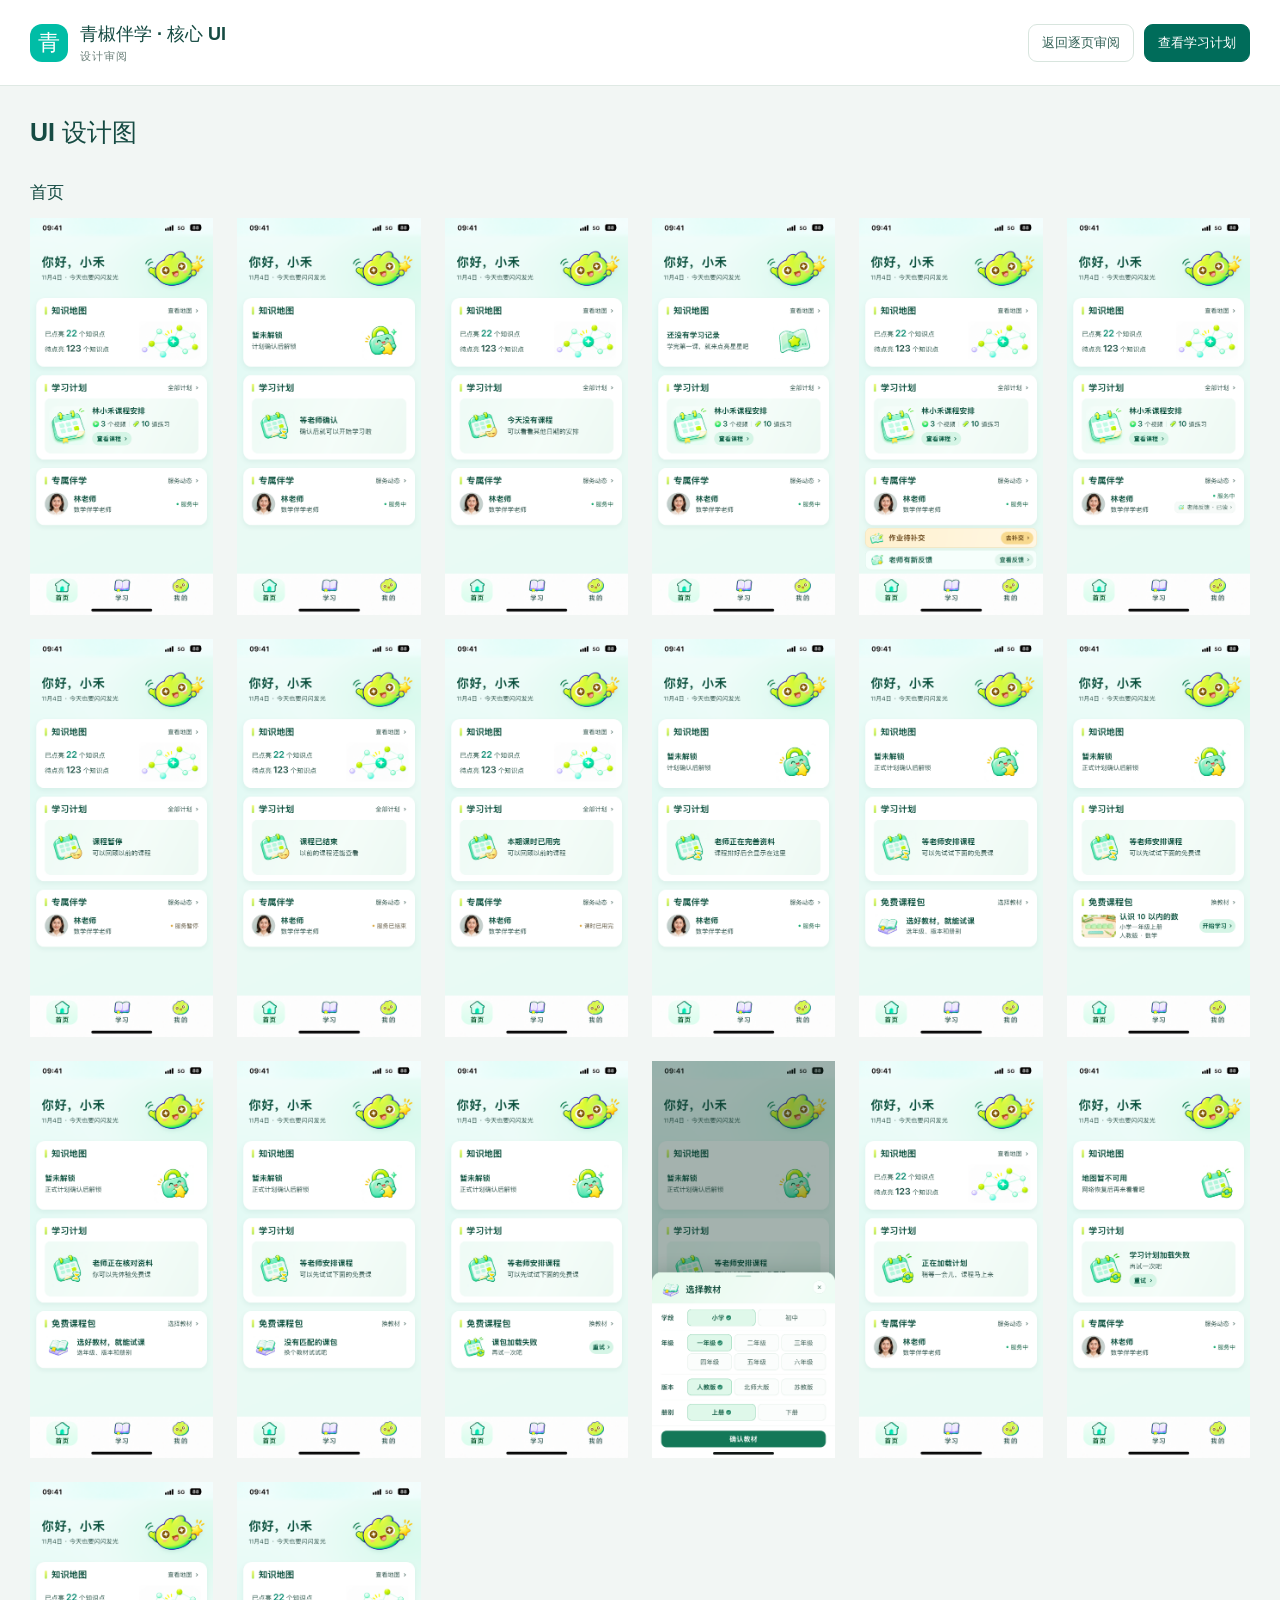
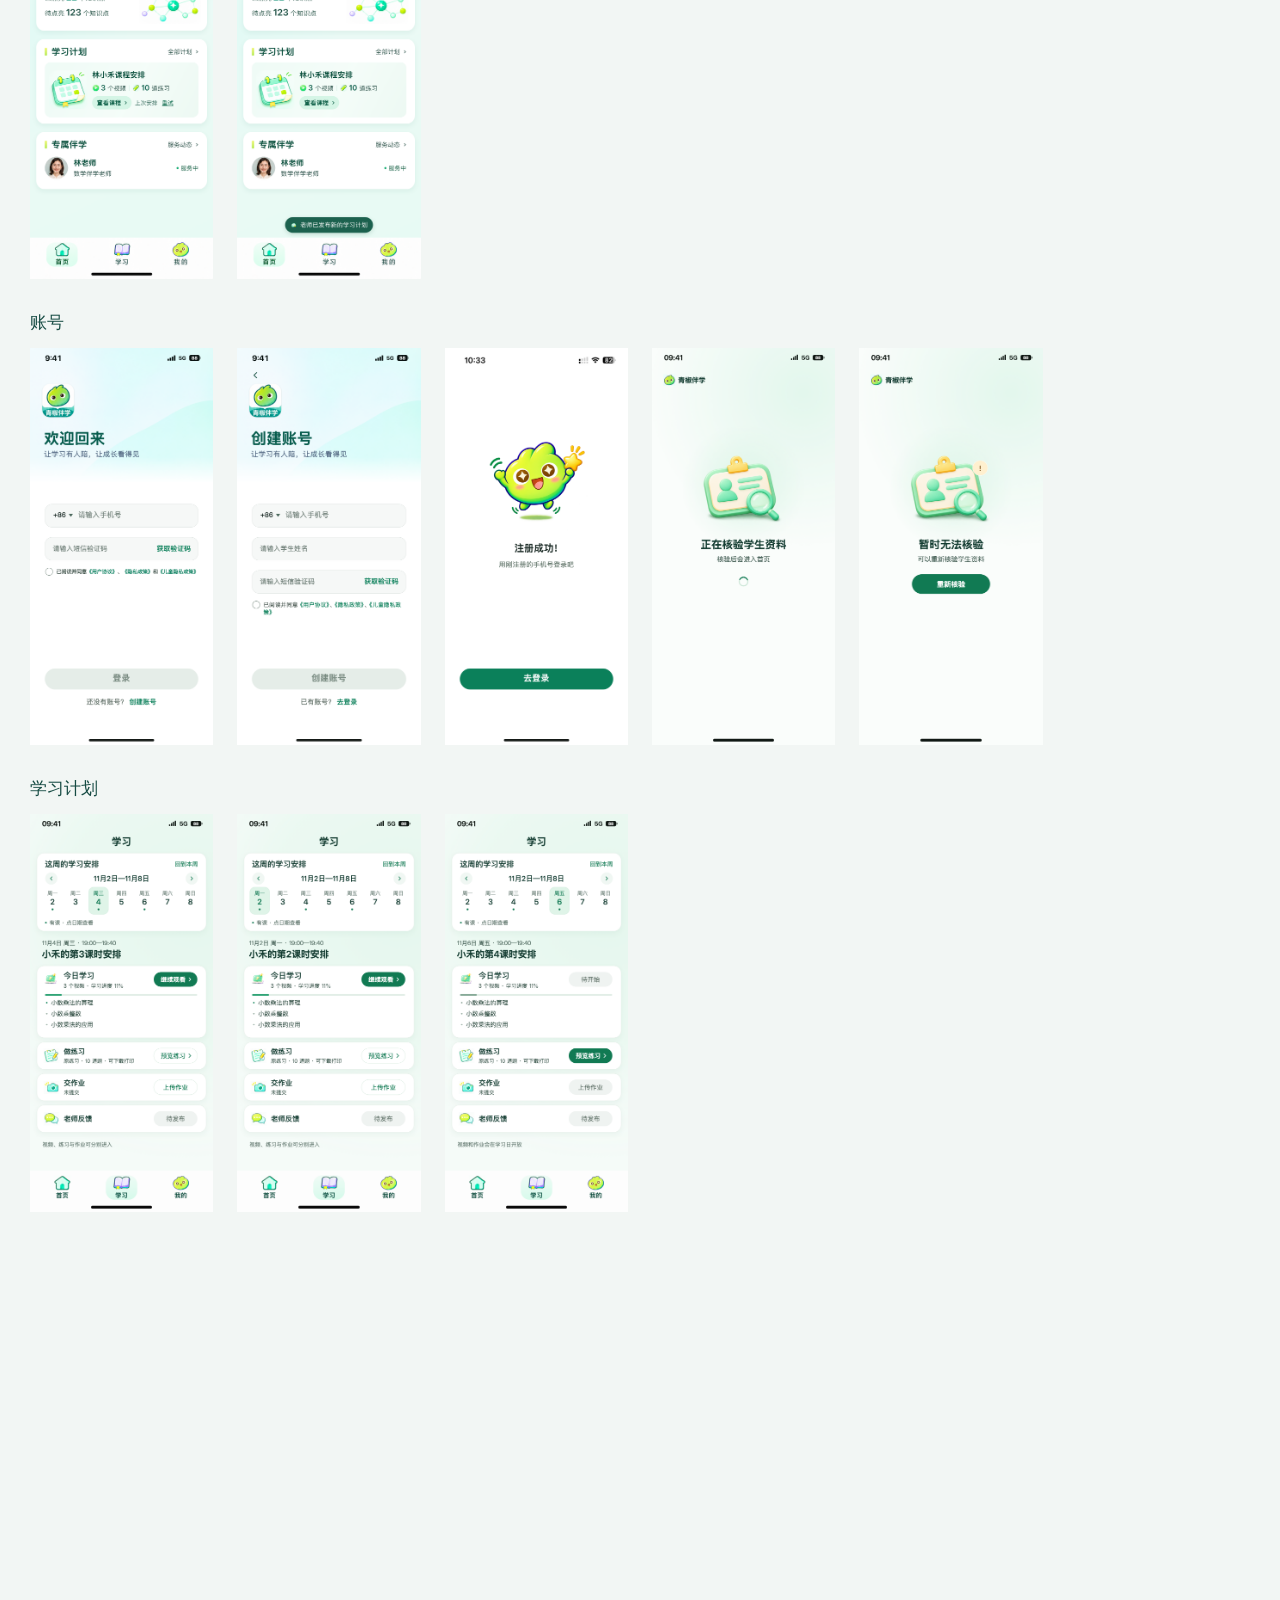
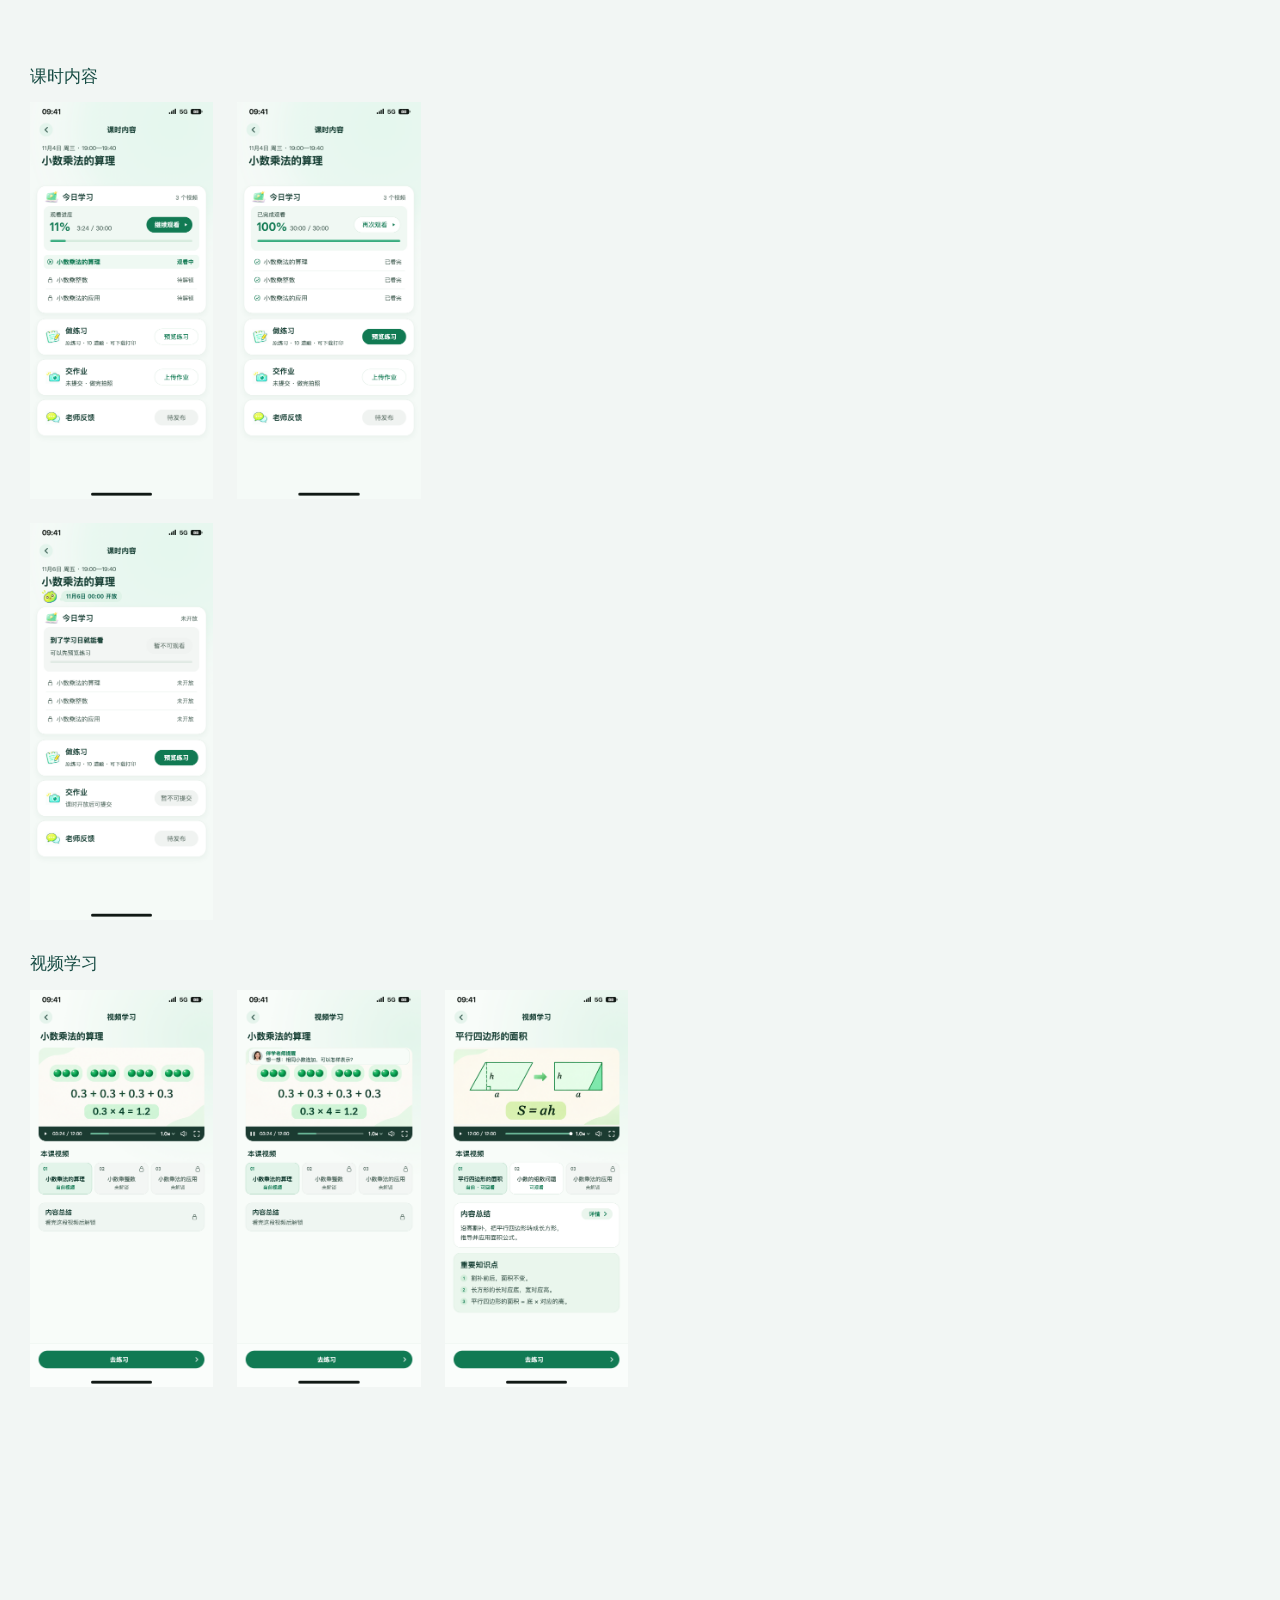
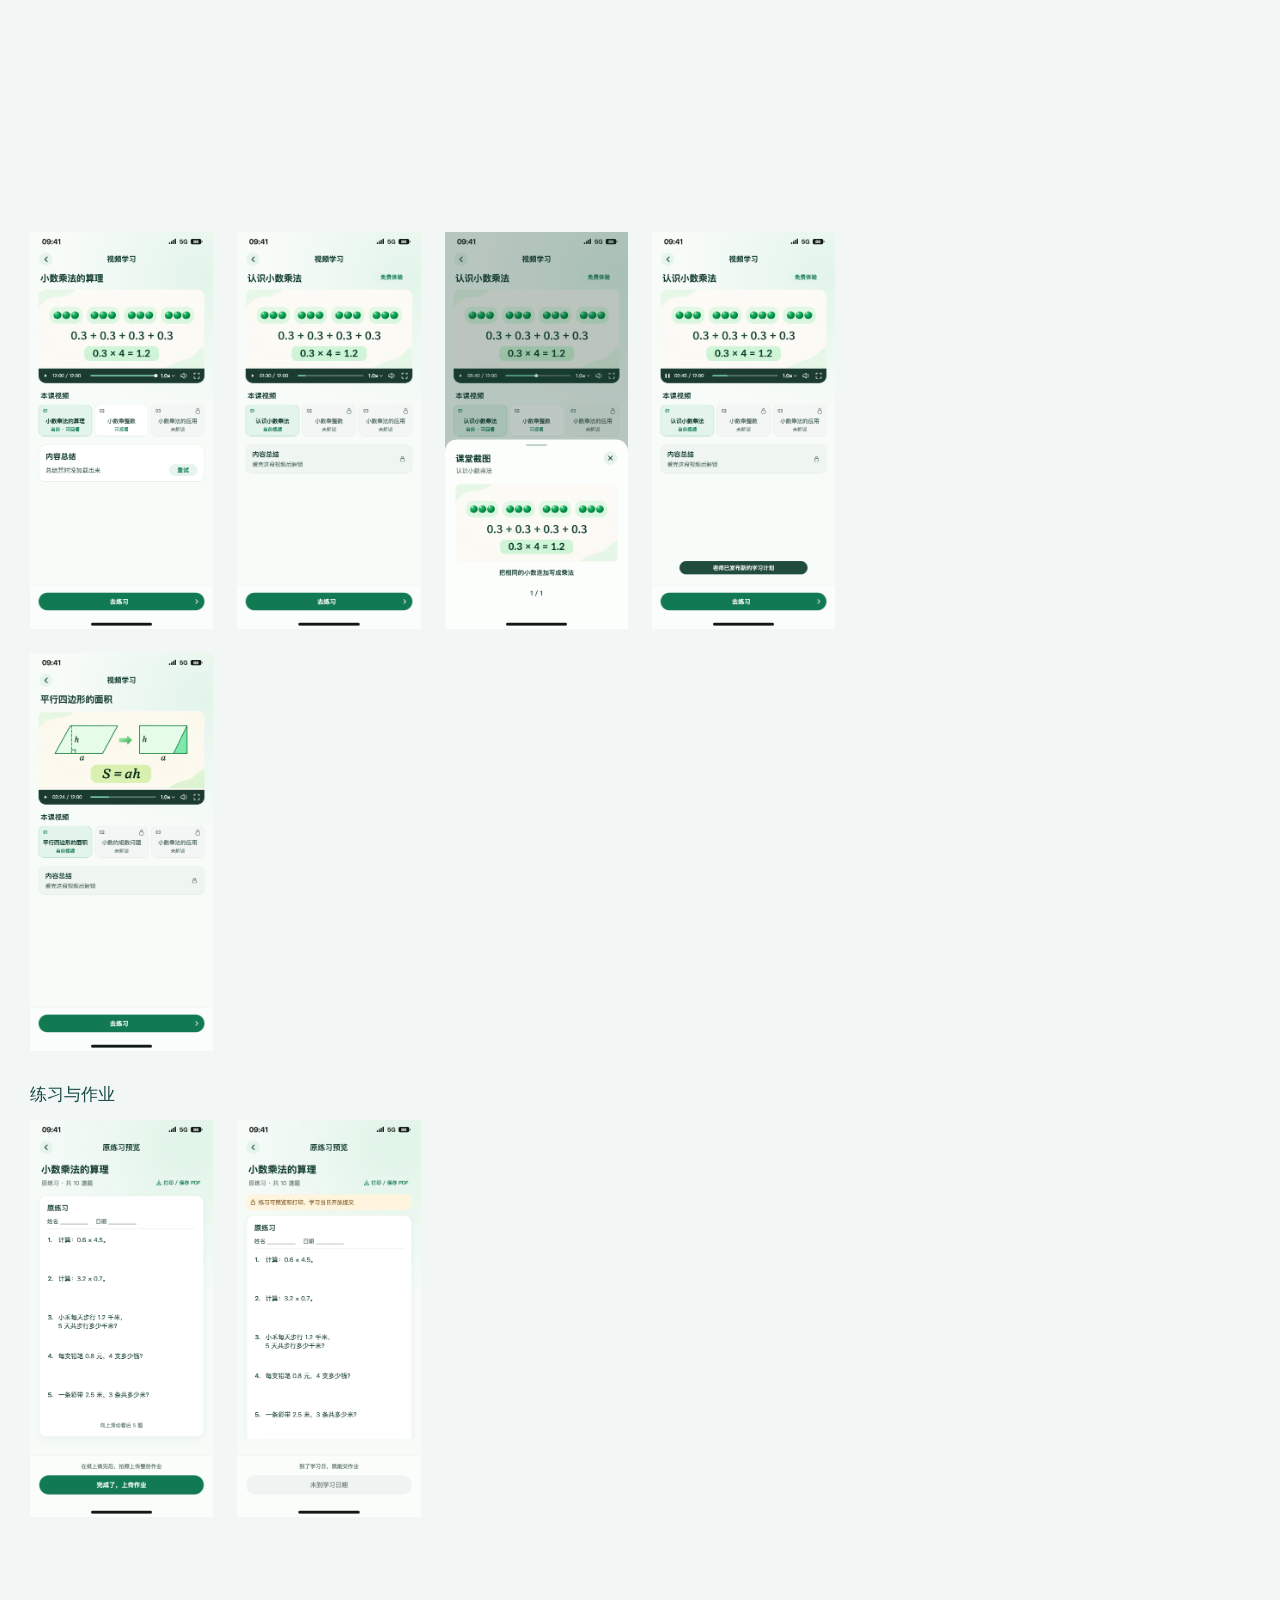
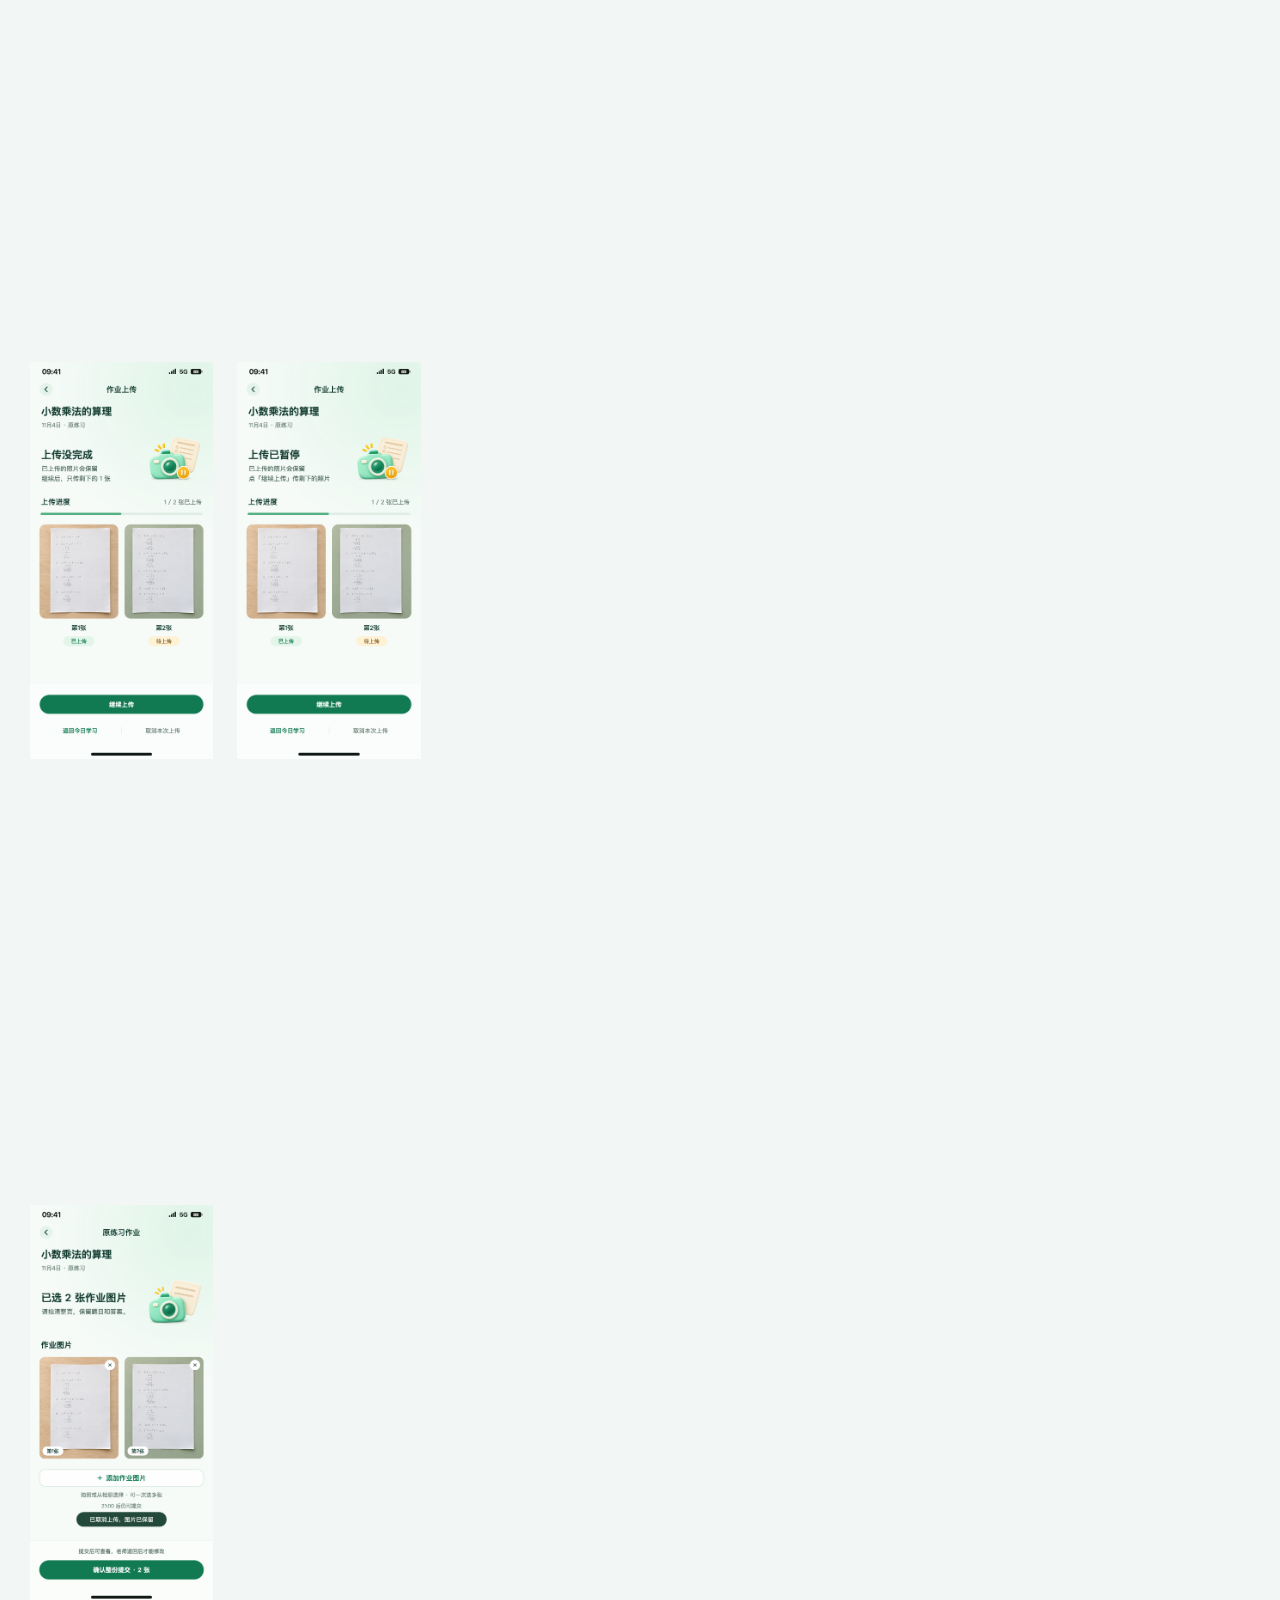
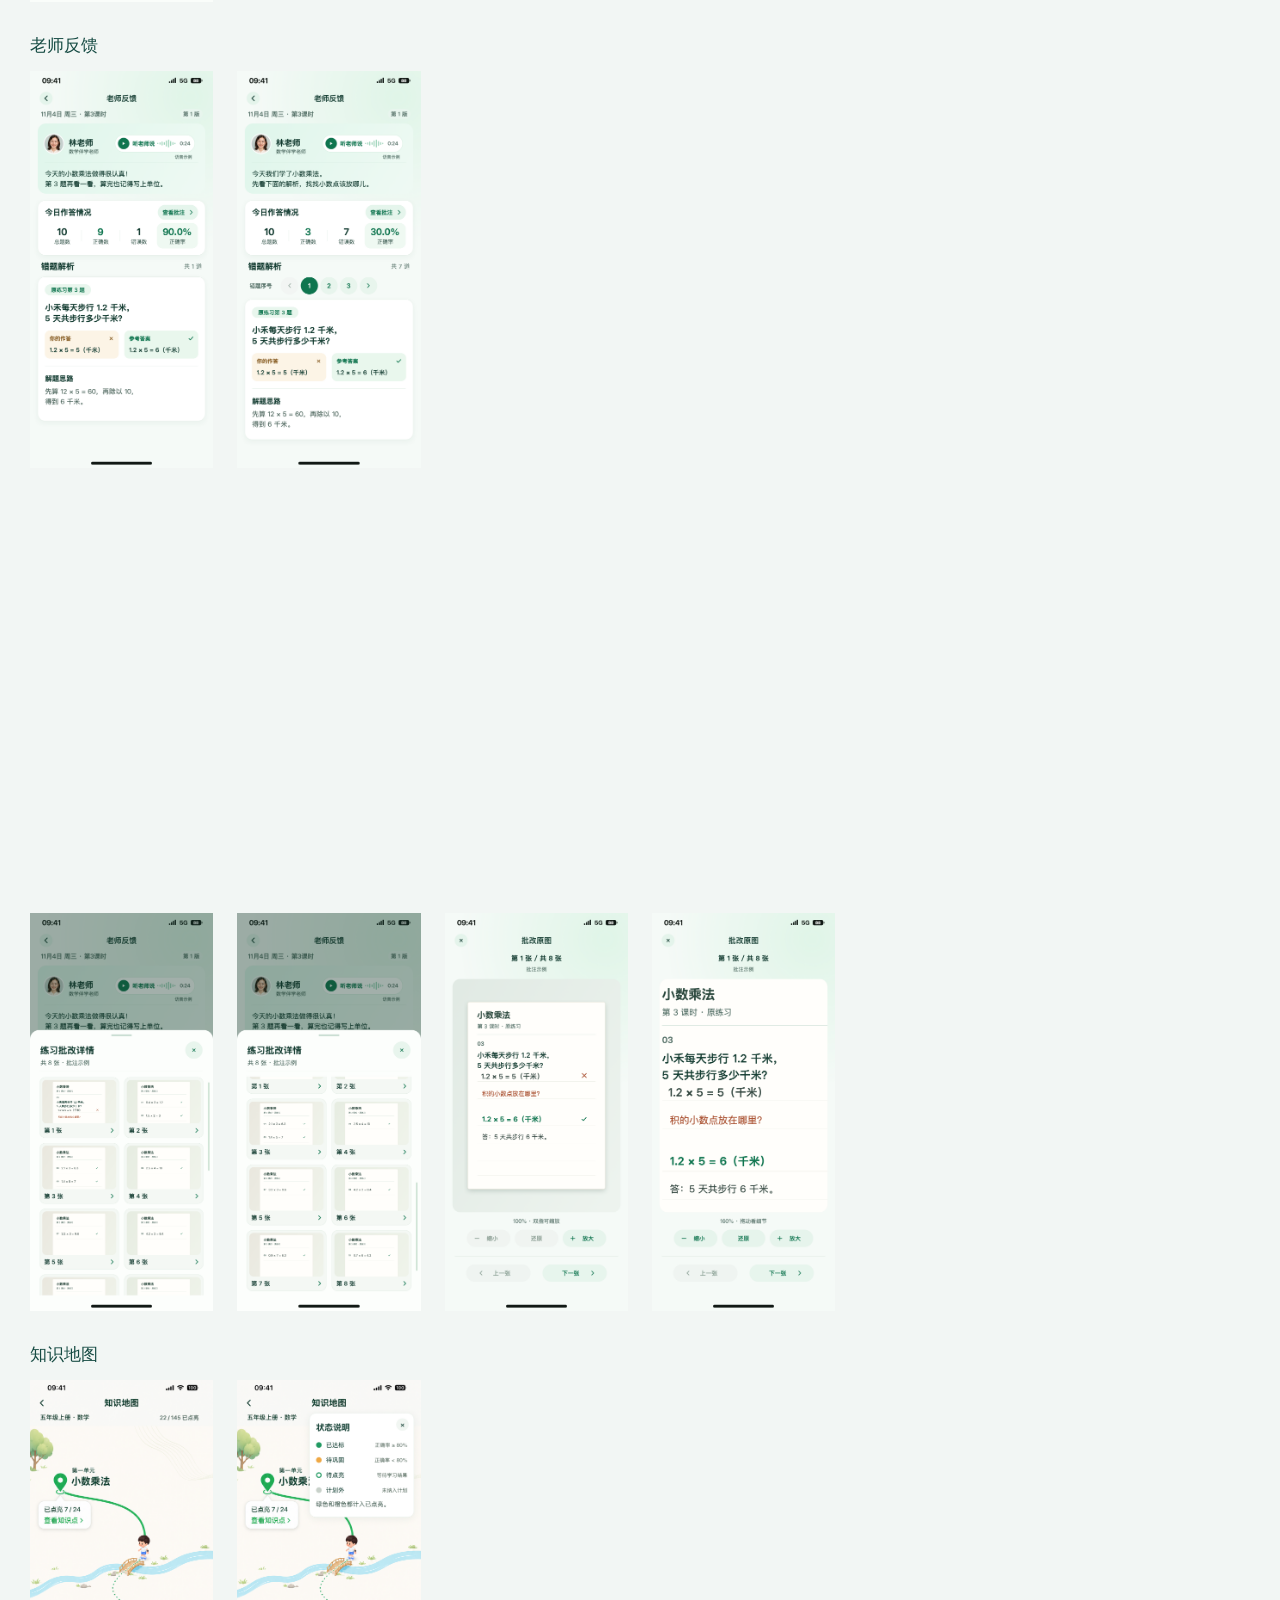
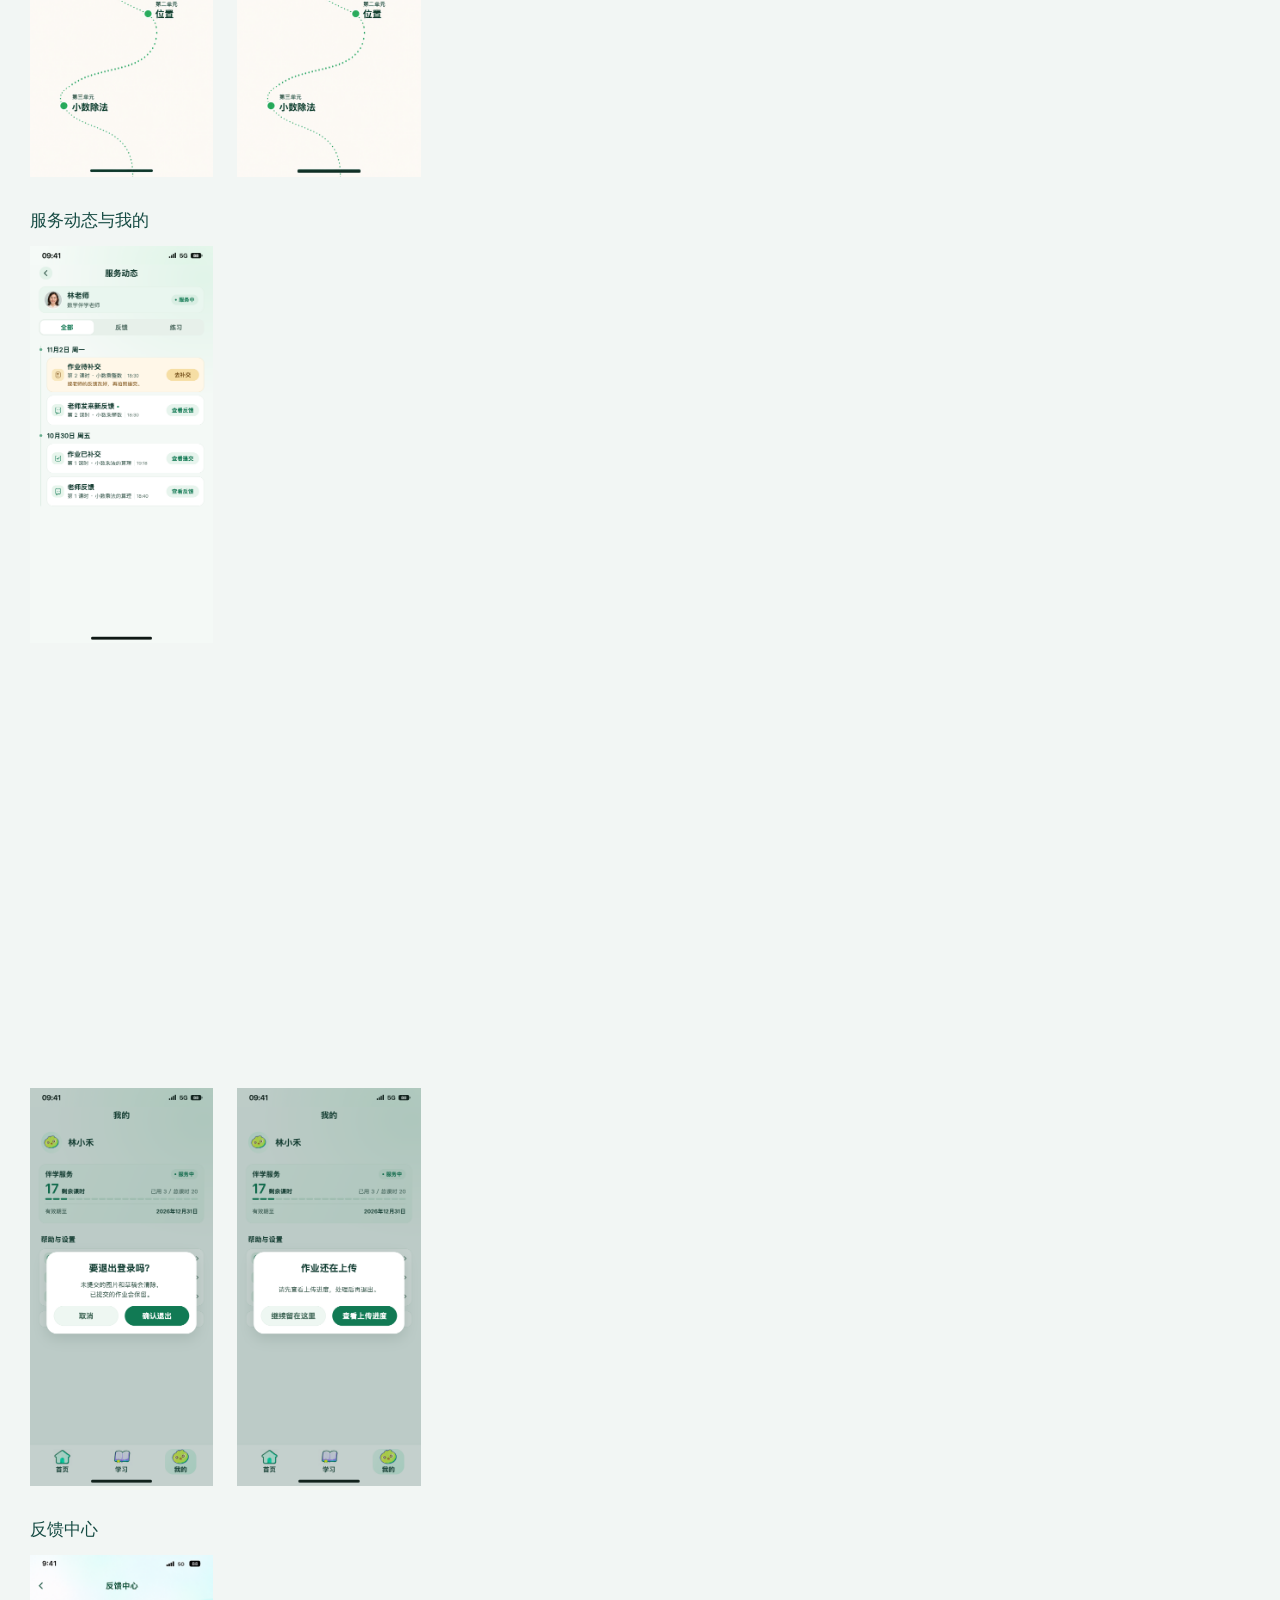
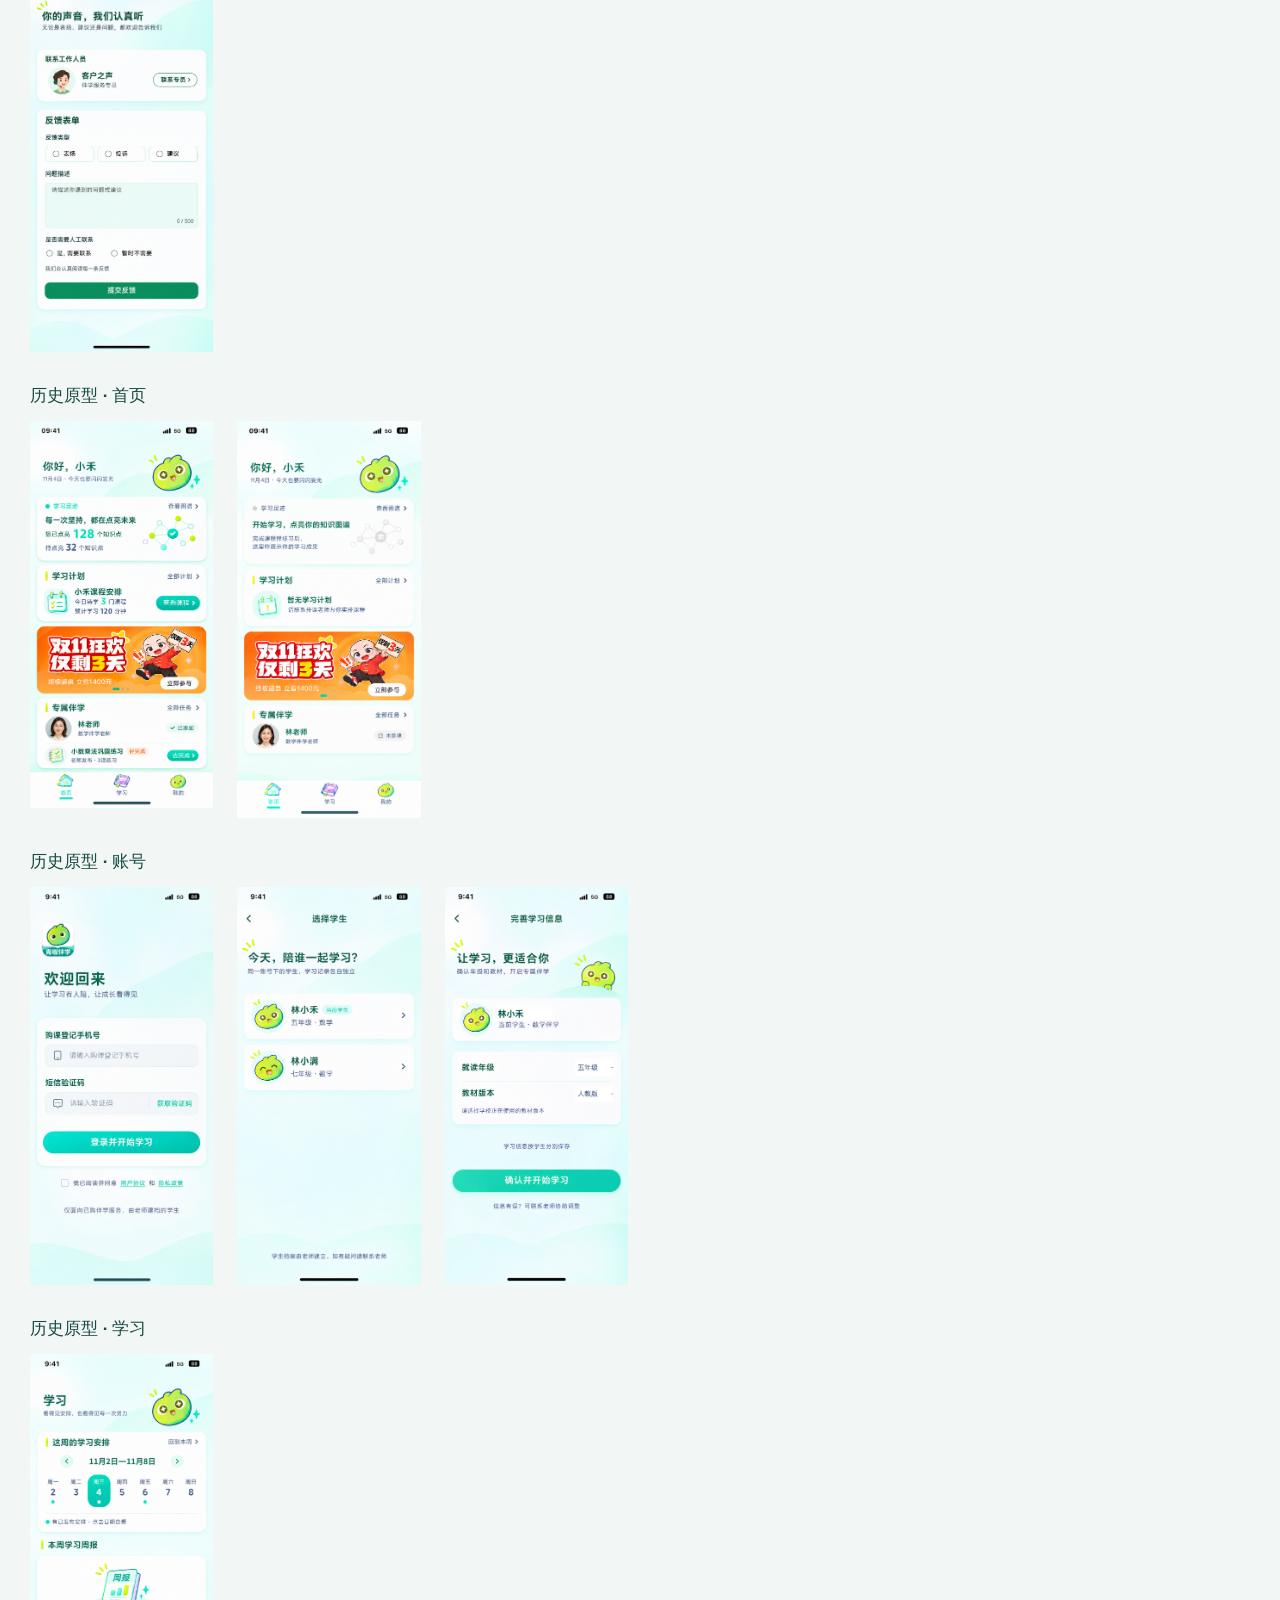
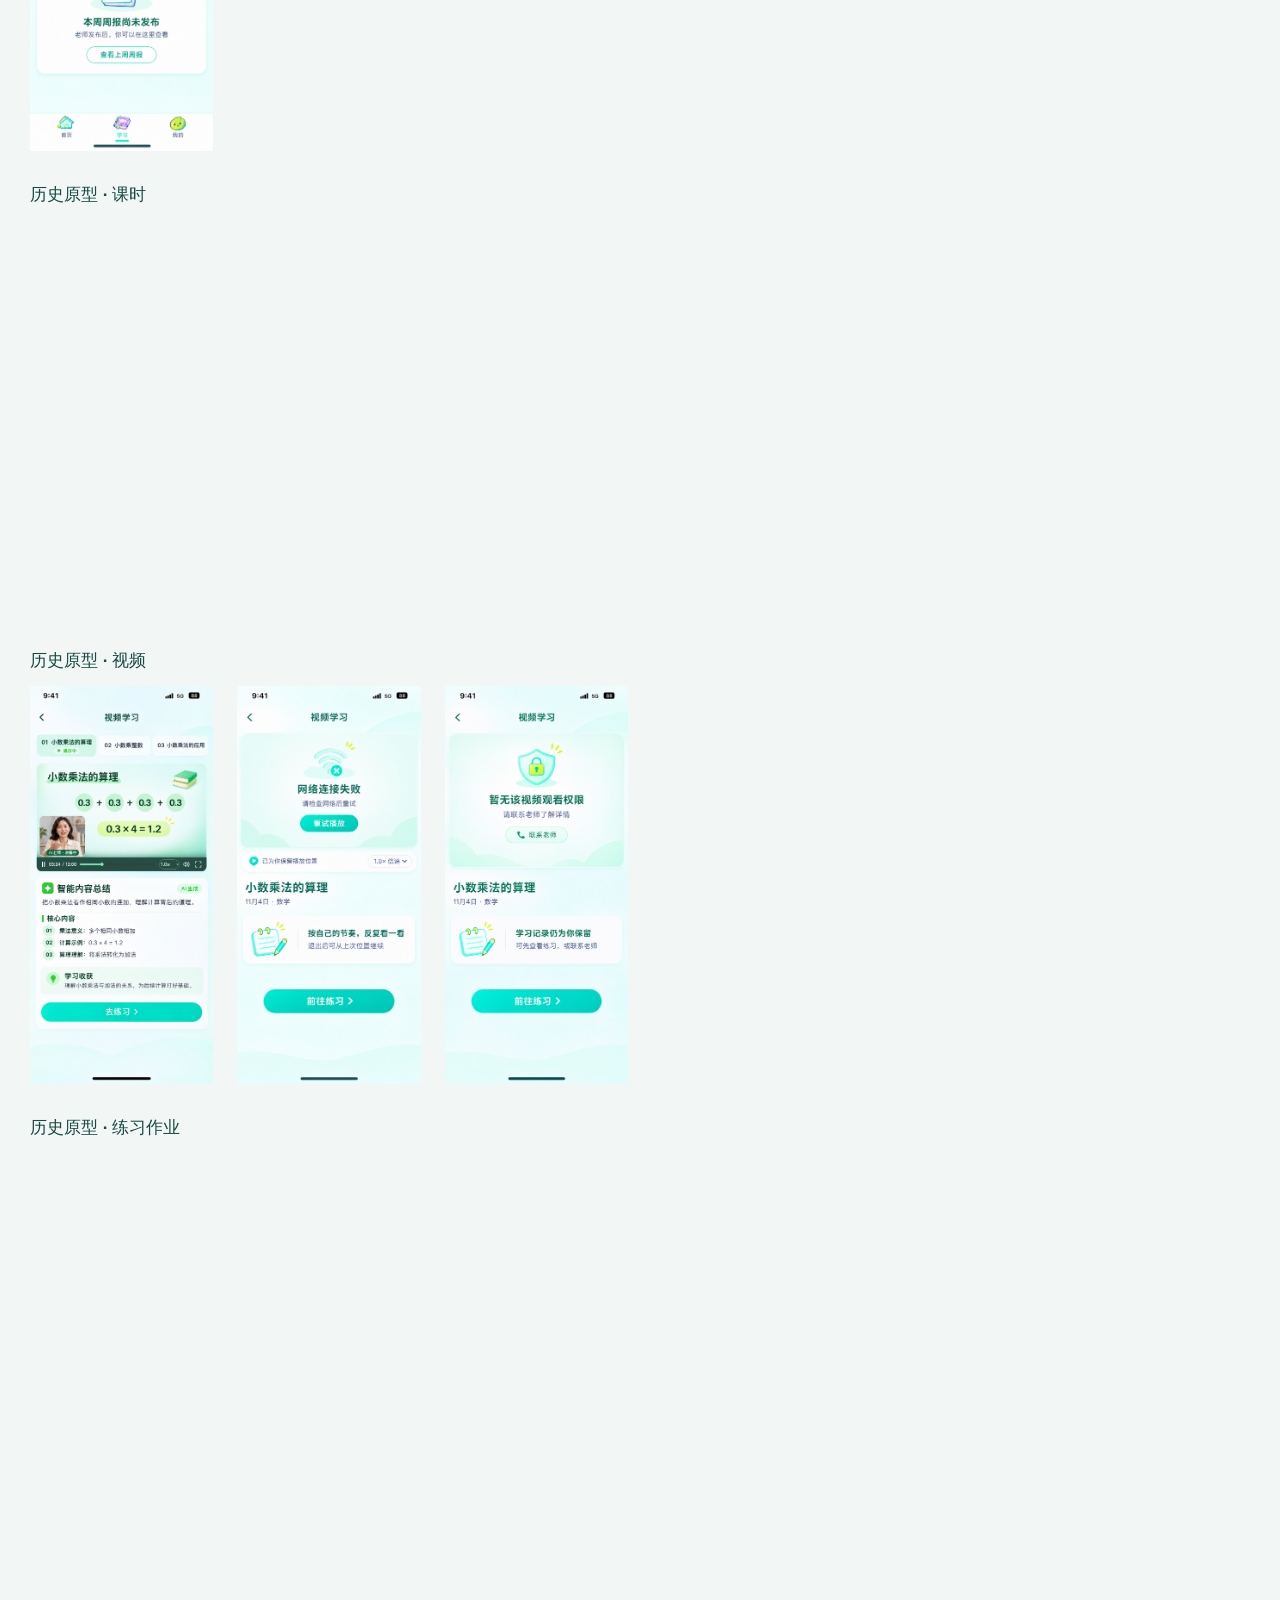
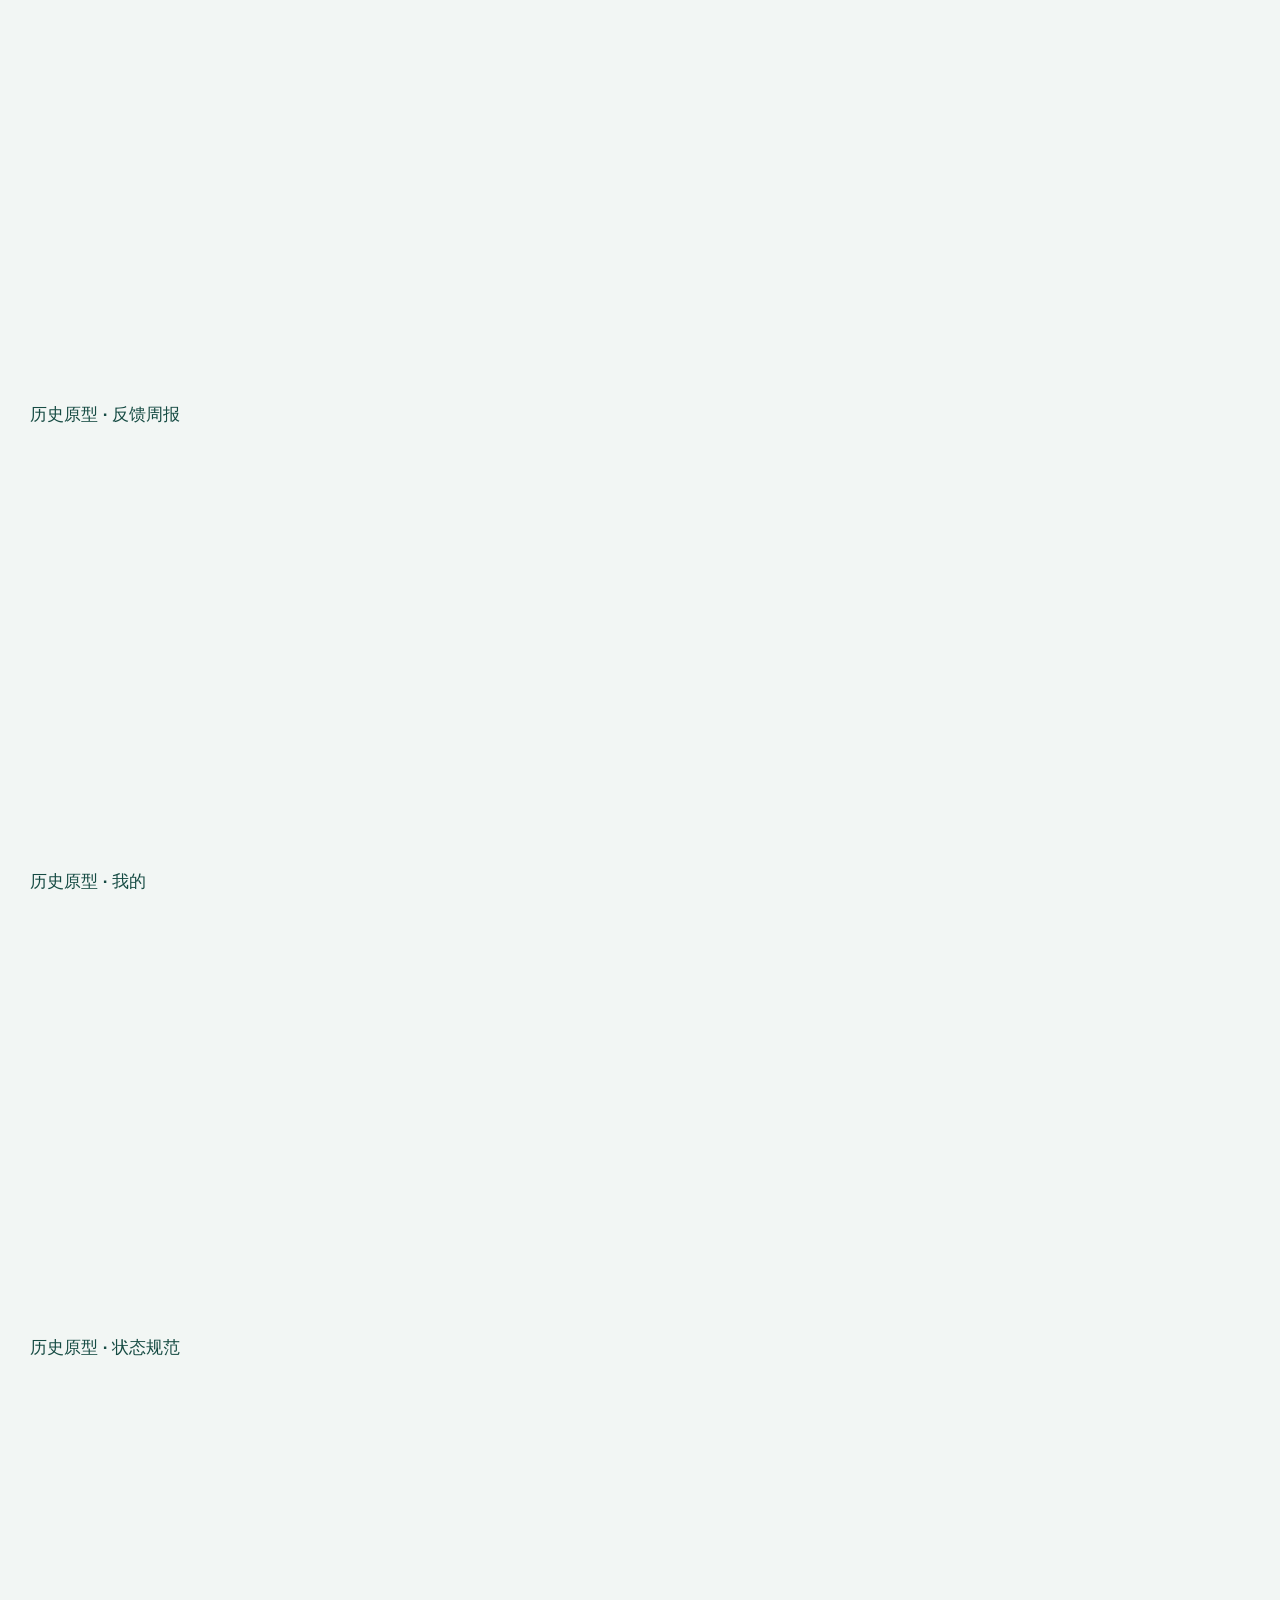
==== commit 799de598: "Polish consent and service activity, retire three review screens" ====
--- a/index.html
+++ b/index.html
@@ -15,7 +15,7 @@
 <main class="shell" id="shell" hidden><aside class="rail"><input id="search" aria-label="搜索页面" placeholder="搜索页面或状态"><nav id="nav" aria-label="设计页面目录"></nav></aside><section class="workspace"><div class="work-head"><div><h1 id="page-title"></h1><p id="page-meta"></p></div><div class="step-controls"><button id="read-interaction" class="detail-jump">交互说明</button><button id="previous" aria-label="上一张">‹</button><button id="next" aria-label="下一张">›</button></div></div><div class="stage" id="stage"><div class="screen" id="screen"><img id="screen-image" alt=""><div id="hotspots"></div><div id="learning-fields"></div></div></div></section><aside class="detail" id="interaction-detail"><h2 id="detail-title"></h2><p id="feature"></p><h3>功能、状态与权限</h3><ul id="rules"></ul><h3>查看交互去向</h3><div id="actions" class="action-links"></div><div class="file-links"><a id="original" target="_blank" rel="noopener">查看原图 ↗</a><a id="download" download>下载 PNG</a></div><p class="hint">手机稿按原尺寸提供下载。短信、上传、播放、反馈等流程使用演示数据。</p><p class="status"></p></aside></main>
 <section class="overview" id="overview"><h1>UI 设计图</h1><div id="overview-groups"></div></section>
 <script id="review-data" type="application/json">{"screens":[{"id":"00","group":"首页","name":"首页 · 已排课","file":"00-首页-已排课.png"},{"id":"00-empty","group":"首页","name":"首页 · 未排课","parent":"00","file":"00-首页-未排课.png"},{"id":"01","group":"账号","name":"手机号登录","parent":null,"spec":"A clean welcoming phone-code login screen, no tabs or back arrow. Compact green pepper smiling brand logo above 青椒伴学. Warm heading 欢迎回来 and subtitle 让学习有人陪，让成长看得见. White form card contains labels 购课登记手机号 and 短信验证码, phone input placeholder 请输入购课登记手机号, code input 请输入验证码 and inline 获取验证码. Wide turquoise 登录并开始学习 button. Below an UNCHECKED consent checkbox with 我已阅读并同意 plus separate 用户协议 and 隐私政策 text links. Small supporting text 仅面向已购伴学服务、由老师建档的学生. No registration, no password login, no social logins, no fake SMS duration/countdown, no demonstration 123456 in product UI. Friendly illustration no more than 20% of screen.","file":"01-手机号登录.png"},{"id":"02","group":"账号","name":"选择学生","parent":null,"spec":"Subpage title 选择学生. Heading 今天，陪谁一起学习？ subtitle 同一账号下的学生，学习记录各自独立. Two large tappable white student rows: illustrated friendly pepper avatar, 林小禾 / 五年级 · 数学, right chevron; second slightly different friendly pepper expression, 林小满 / 七年级 · 数学, right chevron. Subtle current badge 当前学生 on 林小禾 for this switch-student variant, not an editable control. Bottom explanation 学生档案由老师建立，如有疑问请联系老师. No 新增学生, no editing grade, no destructive controls. No bottom tabs.","file":"02-选择学生.png"},{"id":"02A","group":"账号","name":"完善学习信息","parent":"02","file":"02A-完善学习信息-v2.png","spec":"沿用02的852×1846画布比例；按当前学生确认年级及教材版本。","artwork":"assets/learning-reference.png"},{"id":"03","group":"账号","name":"未关联学生","parent":null,"spec":"Subpage title 暂未关联学生. Spacious centered empty-state illustration: small friendly pepper holding an unlinked student card, modern teal/lime illustrative style, not sad or alarming. Title 当前手机号尚未关联学生. Body 请使用购课登记手机号登录，或通过已有服务渠道联系老师. A single primary 更换手机号 button. Below subtle helper 学生档案由老师建立. No 自动创建, no 注册, no invented teacher contact QR or unknown phone.","file":"03-未关联学生.png"},{"id":"04","group":"学习","name":"周历与待发布周报","parent":null,"spec":"Main STUDY tab screen. Page heading 学习, subtitle 看得见安排，也看得见每一次努力, small pepper mascot top right matching brand. First white calendar card: title 这周的学习安排, small 回到本周 link. Week header left/right chevrons, 11月2日—11月8日. Exactly one row of seven days 周一 2, 周二 3, 周三 4, 周四 5, 周五 6, 周六 7, 周日 8. 4 selected turquoise rounded capsule, small course dots under 2,4,6, no dots other dates. Supporting legend 有已发布安排 · 点击日期查看. Below section 本周学习周报, generous white empty-state card with small illustrated report/book icon, 本周周报尚未发布, 老师发布后，你可以在这里查看, secondary outlined 查看上周周报 button. No monthly calendar, no separate tabs for 周计划/学习周报, no create plan control. Bottom navigation visible with 学习 active.","file":"04-周历与待发布周报.png"},{"id":"05","group":"学习","name":"上周已发布周报","parent":"04","spec":"Keep precisely the same 学习 main screen layout as second reference, with 学习 tab selected. Calendar week changes to 10月26日—11月1日 and seven day numbers 26,27,28,29,30,31,1, course dots under26,28,30; 30 selected. Section 上周学习周报. Replace unpublished empty card with published report card, small report illustration on right, title 一周，一点进步, date10.26—11.01, metadata 3次安排 · 2份作业已提交, small 已发布 · 第1版 pill, turquoise 查看周报 button. Keep 回到本周 link and week chevrons.","file":"05-上周已发布周报.png"},{"id":"06","group":"学习","name":"日期课程弹层","parent":"04","spec":"Date-schedule BOTTOM SHEET overlay on the same 学习 calendar screen as second reference. Dim background softly but retain recognizable calendar and tab bar; overlay covers lower ~53%. Sheet white, rounded top corners, drag handle and close x. Title 11月4日的学习安排, subtitle 周三 · 已发布. One course white/mint card: 数学, 小数乘法的算理, 今天19:00—19:40. Small beautiful math video thumbnail 0.3 × 4 with play symbol, metadata 视频1个 · 原练习3题. Two clear actions: primary 进入学习, secondary 预览练习. Do not repeat 今天上课 badges, do not force video before practice. Sheet padded above home indicator, no tab bar on top of sheet.","file":"06-日期课程弹层.png"},{"id":"07","group":"学习","name":"当天无课程弹层","parent":"06","spec":"State variant of the date-schedule bottom sheet second reference. Background calendar retains current week but select 周四5. Compact white bottom sheet about 36% height with close button and handle. Heading 11月5日的学习安排. Small outlined mint calendar illustration. Message 当天暂无已发布课程. Supporting text 可以切换日期，查看其他学习安排. Neutral 知道了 button that closes sheet. No course cards, no 创建计划 or guessed future plans, no fake data.","file":"07-当天无课程弹层.png"},{"id":"08","group":"课时","name":"课时详情","parent":null,"spec":"Subpage header 学习内容. Top date 11月4日 周三 · 19:00—19:40, heading 小数乘法的算理. Supporting 按自己的节奏开始，不需要依次完成. FOUR compact separate white action cards stacked with balanced spacing, not a timeline requiring order. Each has colorful icon left, text middle and control right:\n看视频 / 已观看35% / 继续观看.\n做练习 / 原练习 · 3题 · 可下载打印 / 预览练习.\n交作业 / 纸笔完成后，拍照整份上传 / 上传作业.\n老师反馈 / 老师发布后可以查看 / 查看状态 (secondary).\nAt bottom a quiet tip 视频、练习与作业可自由进入. No completed/掌握 claims. No empty 加练 entry before teacher publishes, no tabs. All four action cards must fit without compressed glyphs.","file":"08-课时详情.png"},{"id":"09","group":"课时","name":"未来课时未开放","parent":"08","spec":"Exact layout variant of lesson detail reference. Date11月6日 周五 · 19:00—19:40, same course 小数乘法的算理. Add quiet visible mint notice 11月6日00:00开放视频与作业提交 and small 北京时间. 看视频 card locked with 未到学习日 and gray disabled 待开放; 做练习 card remains active 预览练习 with3题 and PDF info; 交作业 locked 待开放; 老师反馈 secondary 查看状态 not a fake published result. Supporting text 现在可以预览练习. No countdown or unlock time19:00; schedule time is not the lock threshold.","file":"09-未来课时未开放.png"},{"id":"10","group":"视频","name":"视频学习 · 多课程","parent":null,"spec":"390×844布局基准，852×1846设计稿；一排三节课程，播放器内倍速，关键节点真人形象AI老师讲解示意；下方总结卡片留足间距，无播放位置提示行。","file":"10-视频学习-v2.png","artwork":"assets/video-reference.png"},{"id":"11","group":"视频","name":"网络失败","parent":"10","spec":"Same 视频学习 layout as reference. Within 16:9 player replace lesson image with calm very pale mint error surface, small tasteful disconnected-network illustration, heading 网络连接失败, helper 请检查网络后重试 and primary 重试播放 button. Keep below course 小数乘法的算理 and remembered-position helper. Bottom 前往练习 remains accessible. No cartoon alarm, no entire-screen huge warning. Preserve page geometry.","file":"11-网络失败.png"},{"id":"12","group":"视频","name":"无观看权限","parent":"10","spec":"Same 视频学习 page geometry. In player state surface use small mint shield/lock illustration, heading 暂无该视频观看权限, helper 请联系老师了解详情. No retry-play button, no purchase or renew CTA. Course title and 前往练习 remain below. Secondary 联系老师 text control may open existing shared contact sheet. Distinguish this state clearly from network failure.","file":"12-无观看权限.png"},{"id":"13","group":"视频","name":"资源不可用","parent":"10","spec":"Same 视频学习 page geometry. In player state area show small mint file/video unavailable illustration, heading 视频资源暂不可用, helper 请稍后再试，或联系老师了解详情. No claim permission expired, no invented reason, no purchase or renewal. Keep course heading and 前往练习 below.","file":"13-资源不可用.png"},{"id":"14","group":"视频","name":"观看有效期届满","parent":"10","spec":"Same 视频学习 page geometry. Player state shows small calendar-lock illustration, heading 视频观看有效期已届满, helper 请联系老师了解详情. Secondary 联系老师 button. Retain 小数乘法的算理 and 前往练习 below. Do not show guessed validity length or automatic renewal. Do not call this 服务到期: video authorization is independent of service.","file":"14-观看有效期届满.png"},{"id":"15","group":"练习作业","name":"原练习预览","parent":null,"spec":"Subpage 练习预览. Label 原练习 · 纸笔作答, right 共3题, heading 小数乘法的算理. White paper-like content with three clear numbered questions and generous ruled handwriting space:\n1. 计算：0.3 × 4 = ______\n2. 一盒彩笔2.5元，买3盒一共多少钱？\n3. 小禾每天步行1.2千米，5天一共步行多少千米？\nThese are static printable questions, NOT input fields, no answer buttons or correct answers.\nBottom fixed action area with outlined 下载原练习PDF and primary 完成了，上传作业. Small helper 练习PDF不含答案，反馈发布后可查看. Ensure handwriting spaces and questions visible; numbered questions printed on a single paper sheet. No bottom tabs.","file":"15-原练习预览.png"},{"id":"16","group":"练习作业","name":"老师加练预览","parent":"15","spec":"Same printable exercise page layout but nav title 巩固加练. Tag 老师发布 · 一轮加练. Title 小数乘法巩固练习, 共3题. Paper questions: 1.计算：0.4 × 3 = ______; 2.每盒彩笔2.6元，4盒共多少元？; 3.每天步行1.5千米，4天共多少千米？ Handwriting areas, no answers and no online inputs. Bottom secondary 下载加练PDF and primary 完成了，上传加练. Small text 老师发布后即可完成，不另扣课时. No automatic second round, no mastery meter.","file":"16-老师加练预览.png"},{"id":"17","group":"练习作业","name":"多图作业待提交","parent":null,"spec":"Subpage 原练习作业. Course 小数乘法的算理, subtitle11月4日 周三 · 原练习. Gentle helper 请拍清整页，保留题目和答案. White upload area: two realistic photographed elementary math homework paper thumbnails with tidy visible pencil arithmetic and page numbers 第1张, 第2张. These are photographs, not flat icons. Each thumbnail small x delete control at top-right. A third equal-size dashed mint + 添加图片 tile with 拍照或从相册选择 helper. Below note 支持多张图片，不支持PDF上传. Wide bottom primary 确认整份提交 · 2张. Helper 提交后可查看，老师退回后才能修改. Small neutral note 21:00后仍可提交. No demo-image button, no hard-coded file-size limit or max count.","file":"17-多图作业待提交.png"},{"id":"18","group":"练习作业","name":"整份提交确认","parent":"17","spec":"Exact upload page as reference behind a lightly dimmed scrim. White compact BOTTOM SHEET with handle, small check/document illustration. Heading 确认提交这份作业？ Body 共2张图片，请确认题目与答案完整清晰. Small helper 提交后可查看，老师退回后才能修改. Full turquoise 确认提交 and secondary 继续检查. Close x, safe bottom padding. Photo thumbnails behind stay selected. No automatic deletion, no irrevocable exaggerated warning.","file":"18-整份提交确认.png"},{"id":"19","group":"练习作业","name":"上传失败保留图片","parent":"17","spec":"Exact editable upload page geometry as reference, keep BOTH homework photo thumbnails selected with delete controls and add tile. Add in-context gentle coral error row 上传失败，已保留所选图片 and secondary 请检查网络后重试 near submission area. Primary button 重试整份提交 · 2张. No reset to empty, no success badge, no clearing thumbnails. Maintain original course/date and readable helper. A soft red error icon only, not a full red page.","file":"19-上传失败保留图片.png"},{"id":"20","group":"练习作业","name":"提交成功只读","parent":"17","spec":"Same 原练习作业 page, course/date. Replace upload zone with submitted white card. Small mint success illustration, heading 作业已提交, subtitle 等待老师反馈. Show exactly two uploaded homework photo thumbnails labelled 第1张 and 第2张 in read-only mode: NO delete x, NO +tile, NO replace/upload action. Supporting 提交后不可自行覆盖，老师退回后可重新上传. Secondary 查看反馈状态 button. Small success toast 已提交，等待老师反馈 at lower area, not over controls. No invented response deadline.","file":"20-提交成功只读.png"},{"id":"21","group":"练习作业","name":"老师退回补交","parent":"17","spec":"Editable upload state nav 原练习作业, course 小数乘法的算理, date11月2日 周一 · 原练习. Prominent but soft amber notice: 老师已退回，请补充上传, explanation 第3题照片不完整，请补充包含题目和答案的整页照片. Preserve two existing photo thumbnails, each has delete x and 第1张/第2张 labels, plus +添加图片 tile. One outlined amber marker on second thumbnail 待补充. Bottom primary 确认补交 · 2张. Helper 21:00后仍可提交. No teacher-side buttons, no losing original images, no close-service notice in this active-service state.","file":"21-老师退回补交.png"},{"id":"22","group":"练习作业","name":"作业图片大图预览","parent":"17","spec":"Full-screen IMAGE VIEWER, not upload editor. Deep charcoal backdrop, top statusbar light. Top-left back chevron, centered 作业图片, top-right 1 / 2. Large legible realistic photograph of elementary math homework sheet centered with correct paper proportions, handwritten pencil calculations for 0.3×4=1.2, 2.5×3=7.5元, 1.2×5=6千米, with appropriate question text. Entire sheet visible without stretching, subtle margin. Bottom understated 左右滑动查看图片 and small home indicator. No delete button, no sharing to external platforms, no extra tab bar. This viewer may be dark because photo viewing requires focus; keep brand control accent turquoise.","file":"22-作业图片大图预览.png"},{"id":"23","group":"反馈周报","name":"反馈待发布","parent":null,"spec":"Subpage 老师反馈. Course 小数乘法的算理, date11月4日 周三. Main centered white state card with friendly small illustrated letter/report and tiny pepper, heading 已提交，等待老师反馈. Supporting 老师正式发布后，你可以看到逐题结果与学习建议. Secondary 查看已提交作业. Keep sufficient airy spacing. No provisional AI results, no answers, no visible draft version, no countdown or promised release time. A discreet bottom text 每一次认真，都值得被看见.","file":"23-反馈待发布.png"},{"id":"24","group":"反馈周报","name":"老师反馈","parent":null,"spec":"蓝色为今日知识点，红色为练习掌握情况，绿色为后续加强方向；错题解析支持批注详情底部抽屉和不同批注原图。","file":"24-老师反馈-v2.png","artwork":"assets/feedback-reference.png"},{"id":"24A","group":"反馈周报","name":"练习批改详情","parent":"24","file":"24A-批注详情-v2.png","artwork":"assets/feedback-reference.png"},{"id":"25","group":"反馈周报","name":"学习周报概览","parent":null,"spec":"Subpage 学习周报. Mint introductory area small report illustration; date10月26日—11月1日; title 小步向前，每一步都算数; subtitle 林小禾 · 数学周报 · 已发布第1版. Main white stats card 这一周的学习记录 with exactly 3 安排课程, 2 提交作业, 1 待提交. Next card 练习记录 with 3 rows: 原练习正确率 / 4/6 · 66.7%; 错题加练 / 1/3 · 33.3%; 全对巩固 / 暂无数据. Small informational note 原练习未交与待复核单列；加练待复核计入分母，不等同答错. Follow teacher-suggestion card visible near bottom 林老师想对你说, short 继续练习应用题，记得写清列式与单位. Fixed bottom 下载已发布周报PDF button with reserve space. No share link, no mastery, no study-time predictions, no red pie chart. Page can scroll, keep readable type.","file":"25-学习周报概览.png"},{"id":"26","group":"反馈周报","name":"学习周报明细续屏","parent":"25","spec":"A scrolled continuation of SAME 学习周报 detail, not a new module. Keep pinned back header 学习周报, small 已发布第1版. At top teacher card 林老师想对你说 with photo and advice 你认真完成了两次练习。下周继续练习应用题，记得写清列式与单位；未提交的作业也可以补上. Next card 课程与视频安排 with three entries:\n10月26日 小数乘整数 / 安排已结束;\n10月28日 小数乘小数 / 安排已结束;\n10月30日 小数乘法的应用 / 安排已结束.\nEach small tasteful video thumbnail, no fabricated watched status.\nNext explanation card 统计说明: 原练习：2份已完整复核，1份未交单列. 加练：1题正确、1题错误、1题待复核. 安排结束不代表学习完成. Distinguish 待复核 from 错误. Bottom same fixed 下载已发布周报PDF button. Do not duplicate top hero or nav tabs. Readable breathing room.","file":"26-学习周报明细续屏.png"},{"id":"27","group":"我的","name":"我的 · 反馈中心入口","parent":null,"spec":"原林老师企业微信卡片替换为反馈中心入口；点击跳转37反馈中心，不展开联系老师弹层。","file":"27-我的-v2.png","artwork":"assets/my-reference.png"},{"id":"37","group":"我的","name":"反馈中心","parent":"27","file":"37-反馈中心-v2.png","artwork":"assets/center-reference.png"},{"id":"29","group":"我的","name":"退出登录确认","parent":"27","spec":"Same 我的 page softly dimmed behind a centered compact white rounded confirmation dialog. Heading 退出当前账号？ Body 学习记录会保留，下次登录后可继续查看. Two equal horizontally aligned buttons 取消 neutral and 确认退出 turquoise. No danger-red destructive delete-account action. Background bottom tab remains visible dimmed. No invented checkbox or account erasure.","file":"29-退出登录-v2.png","artwork":"assets/my-reference.png"},{"id":"30","group":"练习作业","name":"服务结束历史作业只读","parent":"20","spec":"Same read-only submitted 原练习作业 layout as reference. Course 小数乘法的算理 date11月2日 周一 · 原练习. At top soft amber note 服务已结束，历史作业仍可查看，不支持补交. Two read-only homework thumbnails with no delete/add controls. Label 历史作业 · 已提交. Bottom neutral contact button 联系老师. No 上传/补交 enabled button, no clearing history. A small helpful text 视频观看权限独立，以资源实际状态为准. This is service ended, NOT video expired.","file":"30-服务结束历史作业只读.png"},{"id":"31","group":"状态规范","name":"服务状态组件规范","parent":"27","spec":"EXCEPTION to single phone screenshot: create ONE polished portrait 390:844 COMPONENT STATE SHEET, same visual system and readable compact Chinese, no phone statusbar or bottom tabs. Title 伴学服务 · 状态规范, subtitle 四种状态的统一表达. Four vertically stacked white compact component cards:\n已暂停: 30总课时 /6已消 /24剩余; 暂停期间不新增安排，历史作业仍可补交.\n课时已耗尽 · 有效期内:30总课时 /30已消 /0剩余; 不新增安排，历史作业仍可补交.\n已到期:30总课时 /6已消 /24剩余; 历史记录可查看，作业不可补交.\n已结束:30总课时 /6已消 /24剩余; 历史记录可查看，作业不可补交.\nEach status combines label and gentle semantic icon, never color only. Footer 视频权限独立，不随服务状态自动取消. Keep common student service dates2026.10.20—2027.01.20 as fixture in small line once, no arbitrary reason for paused/ended and no renewal CTA. This is a labeled design handoff sheet showing reusable components, not all these states simultaneously in actual product.","file":"31-服务状态组件规范.png"},{"id":"32","group":"状态规范","name":"表单与操作反馈规范","parent":"01","spec":"EXCEPTION: ONE portrait 390:844 UI COMPONENT STATE SHEET, not actual app page. Title 操作反馈 · 状态规范. Clean readable white/mint examples of these six independent components with headings:\n1 手机号输入错误: phone input shows1380000800 in soft coral border; helper 请输入正确的11位手机号.\n2 验证码错误: code input ******; helper 验证码错误或已失效，请重试.\n3 未同意协议: checkbox unchecked; helper 请先阅读并同意用户协议与隐私政策.\n4 上传中: turquoise disabled button spinner 正在提交，请稍候; note 保留图片，避免重复提交.\n5 复制结果: two small separate toast examples 已复制企业微信号 and 复制未成功，请长按微信号复制.\n6 图片类型错误: neutral inline toast 仅支持图片，不支持PDF.\nNo duration/countdown values, no invented upload maximum, no fake submission success claim. Use realistic input/button components matching approved visual style, tidy spacing and clearly separated examples. No bottom tabs or phone statusbar, these are implementation reference components. Include 逐题状态 reusable badges 正确/错误/未作答/待复核 with icons.","file":"32-表单与操作反馈规范.png"},{"id":"33","group":"账号","name":"协议阅读模板","parent":null,"spec":"Subpage title 用户协议. Slim subtitle 青椒伴学. Clean white reading surface within mint canvas. Show honest placeholder reading template, not fabricated legal contract: small gray label 协议正文待业务与法务提供, title 用户协议, one short paragraph 这里将展示经确认的正式协议正文。当前页面仅用于展示阅读页样式与返回路径. Add modest section example 适用范围 / 正文确认后展示 and small label 隐私政策共用本阅读模板. Neutral back arrow in header and bottom 返回上一页 button. No fake consent to nonexistent legal terms, no registration/payment or legal guarantees. Important: this is a visually finished reading-page TEMPLATE with explicitly pending text, not a claim that legal document is complete.","file":"33-协议阅读模板.png"},{"id":"34","group":"练习作业","name":"未来课程练习可预览提交未开放","parent":"15","file":"34-未来课程练习可预览提交未开放.png","spec":"Future-course variant of the exact original exercise preview reference. Keep nav练习预览, course小数乘法的算理, all three original questions and handwriting space, readable type, card and download button. Small quiet notice above questions 11月6日00:00开放作业提交 · 北京时间. Bottom 下载原练习PDF remains ACTIVE outlined turquoise. Right submission button GRAY and DISABLED, text 学习日当天开放提交. No arrow or active turquoise upload control. Clearly label 原练习 · 纸笔作答. Future exercise can be previewed and downloaded, but original homework cannot yet be submitted. No countdown, no tabs. One portrait mobile screen390:844."},{"id":"35","group":"练习作业","name":"首次上传空态","parent":"17","file":"35-首次上传空态.png","spec":"Original homework initial upload EMPTY state of the exact reference17. Keep nav原练习作业, course小数乘法的算理, date11月4日 周三 · 原练习, gentle helper请拍清整页，保留题目和答案. Remove ALL photo thumbnails, deletion controls and page badges. Replace with clean white upload card with a small tasteful camera and paper illustration, clear dashed mint + 添加作业图片 target, helper 拍照或从相册选择 · 支持多图. Note 仅支持图片，不支持PDF上传. Bottom GRAY DISABLED primary button 确认整份提交 · 0张, no active turquoise submit. Keep helper 提交后可查看，老师退回后才能修改 and small21:00后仍可提交. Comfortable whitespace, no giant decorations, no demo-image button, no invented file count or size limits. One portrait mobile screen390:844."},{"id":"36","group":"练习作业","name":"加练作业独立上传","parent":"17","file":"36-加练作业独立上传.png","spec":"Independent EXTRA PRACTICE homework upload variant of reference17. Nav title 加练作业, course title 小数乘法巩固练习, subtitle10月30日 周五 · 老师发布加练. Small tag 加练独立提交. Keep upload card geometry, friendly helper请拍清整页，保留题目和答案. Exactly TWO realistic photographed math extra-practice homework pages, each has delete x and第1张/第2张. Third +添加图片 target 拍照或从相册选择. No original homework images; photos show handwriting on decimal multiplication worksheets. Primary 确认加练提交 · 2张. Footer 加练不另扣课时，提交记录与原练习独立. Small supporting sentence 老师发布后即可完成. No future-course lock, no second-round auto assignment. No bottom tabs. One portrait mobile screen390:844."}],"interactions":{"10":{"feature":"一张视频学习页：课程切换、播放器内控制、关键节点AI老师讲解示意及对应内容总结。","rules":["顶部单排切换小数乘法的算理、小数乘整数、小数乘法的应用。标题、例题、总结及播放状态随课程同步更新。","每个学生、每节课程分别保留当前浏览会话的进度和倍速；切换课程不混用。","倍速只出现在播放器内，支持0.75×、1.0×、1.25×、1.5×、2.0×；删除播放器外的播放位置提示行。","关键知识节点在视频左下角展示真人形象AI老师，避开题目及控制栏；拖动进度可预览出现和收起。","课程选择、播放示意、进度、倍速可操作；未连接真实视频、人物口播和AI分析服务。老师是静态形象示意，时间点为演示样例。","三节视频共用本课时的原练习入口；课程条、播放器、总结之间留足间距，仅保留一张视频页面。"],"actions":[["去练习","15"],["返回课时","08"],["网络失败状态","11"]]},"11":{"feature":"网络失败，可重试播放。","rules":["保留上次播放位置；重试成功回正常态。","加载过程中防重复重试，失败不清空学习上下文。"],"actions":[["重试播放成功","10"],["前往练习","15"],["返回课时","08"]]},"12":{"feature":"当前视频未获观看权限。","rules":["隐藏播放控件与倍速操作，不出现购买或续费按钮。","保留课时、练习与历史记录，提供联系老师路径。"],"actions":[["反馈中心（共用弹层）","37"],["前往练习","15"],["返回课时","08"]]},"13":{"feature":"视频资源暂不可用，与网络故障、权限原因分开。","rules":["不猜测资源失效原因，不显示成功或已过期的误导文案。","数据恢复后仍从已保存位置播放。不可操作的播放器控制应隐藏或禁用。"],"actions":[["资源恢复后","10"],["前往练习","15"],["返回课时","08"]]},"14":{"feature":"独立视频观看有效期届满。","rules":["禁止播放并移除播放控件。与伴学服务状态独立判断。","不编造小学／初中观看期限、起算方式或续费规则。"],"actions":[["反馈中心（共用弹层）","37"],["前往练习","15"],["返回课时","08"]]},"15":{"feature":"原练习纸笔预览与PDF下载。","rules":["保留题号、题序及手写区，不做在线答题。","下载不含标准答案。只有正式反馈发布后才展示答案。","PDF下载保持阅读位置；失败给出提示与重试，不清空页面。"],"actions":[["完成了，上传作业","35"],["查看未来禁用态","34"],["返回课时","08"]]},"16":{"feature":"老师正式发布的一轮独立加练。","rules":["原练习与加练PDF、图片与提交状态独立。","老师发布后即可进入，不等待下一个学习日，不另扣课时，不自动追加第二轮。"],"actions":[["完成了，上传加练","36"],["返回反馈","24"]]},"17":{"feature":"原作业已选择两张图片的可编辑状态。","rules":["仅图片、多图整份提交；提交前可预览、增补和删除。图片移除后数量实时变化。","删除至0张时禁用提交。系统相册选择取消，保留原列表。上传前保留原文件比例与拍摄方向。","不规定未经确认的文件大小或数量上限。21:00只是处理分界，不禁止提交。"],"actions":[["确认整份提交","18"],["点击图片预览","22"],["删除全部后","35"],["模拟提交失败","19"],["返回练习","15"]]},"18":{"feature":"整份提交前确认弹层。","rules":["图片数量来自当前列表，不硬编码。继续检查与关闭不丢失图片。","点击确认进入上传中，锁定重复提交；成功只读，失败保留全部待传图片。","原练习与加练共用确认组件，背景及任务身份必须保持来源上下文。"],"actions":[["确认提交成功","20"],["确认提交失败","19"],["继续检查","17"],["上传中组件","32"]]},"19":{"feature":"上传失败，已选两张图片仍保留。","rules":["保留顺序与数量，错误提示靠近提交区。","重试仍需提交当前整份图片；不能先清空图片或误显示成功。"],"actions":[["重试并确认","18"],["点击图片","22"],["返回编辑","17"]]},"20":{"feature":"提交成功，只读查看。","rules":["成功后不可自行覆盖，不显示删除或追加入口；老师退回后才恢复编辑。","点击图片进入只读预览。成功提示短暂出现，不能遮挡内容，时长按系统组件规范。"],"actions":[["查看反馈状态","23"],["点击图片","22"],["老师退回后","21"],["正式发布反馈后","24"],["返回课时","08"]]},"21":{"feature":"老师退回后的补充上传状态。","rules":["显式展示退回原因和需补充位置，保留原有图片。","允许整份重新确认提交；补交不生成新的学习课时。","未收到教师的结构化图片定位时，只显示原因，不在生产中猜测哪张图错误。"],"actions":[["确认补交","18"],["点击图片","22"],["返回课时","08"]]},"22":{"feature":"作业图片全屏只读查看。","rules":["保持原图比例，支持左右切换、页码和缩放查看；关闭回来源页。","预览不删除图片，不改变作业状态；支持屏幕阅读器的图片次序说明。","本稿纸面内容仅为AI生成示意，正式预览应显示实际上传原图。"],"actions":[["返回待提交作业","17"],["查看已提交只读页","20"]]},"23":{"feature":"已提交但反馈尚未正式发布。","rules":["不展示AI初步批改、不展示教师草稿、不暴露答案。","未交原练习时同组件文案改为老师反馈尚未发布；服务结束时提示未完成服务不再继续。","老师发布后刷新到正式版，不许学生触发发布。"],"actions":[["查看已提交作业","20"],["老师正式发布后","24"],["返回课时","08"]]},"24":{"feature":"老师的当日反馈、错题解析和多图批改详情。","rules":["蓝色文字展示今日所学知识点，红色文字展示练习掌握情况，绿色文字说明后续重点加强方向。","错题解析分学生作答、参考答案、解题思路；反馈仅展示正式发布版本。","查看批注详情打开当前页底部抽屉：蒙层、圆角、拖动条、关闭按钮，缩略图按两列四行展示。","8张内容不同的批注示例可点击放大，支持上一张、下一张、放大、缩小、还原、拖动及双指缩放；示例图片不是真实学生作业。","关闭原图回缩略图，关闭抽屉返回当前反馈；教师修改草稿不覆盖旧正式版。"],"actions":[["查看批注抽屉","24A"],["进入老师安排的加练","16"],["返回课时","08"]]},"25":{"feature":"已发布学习周报的概览上屏。","rules":["按学生和周展示正式版，下载同版本PDF；草稿不显示且不能下载。","原练习未交／待复核单列；加练待复核计分母但不是答错；组合题按小题统计。","图示3/2/1与4/6、1/3均为原型样例，不作学习掌握或时长推算。"],"actions":[["向下查看周报明细","26"],["返回所选周","05"]]},"26":{"feature":"同一周报的下半部分，非独立业务页面。","rules":["承接老师建议、课程视频安排与统计说明。安排结束不代表学习完成。","补交只更新后台草稿，正式重新发布后学生可见版及PDF才变化；不得直接覆盖旧版。","下载当前学生和发布版本PDF，不提供分享链接。"],"actions":[["向上回概览","25"],["返回所选周","05"]]},"27":{"feature":"当前学生、伴学服务和反馈中心入口。","rules":["学生档案、课包总额/已消/剩余/有效期只读。","手机号换绑交由老师核实后后台处理，点击给说明而非开放自助编辑。","顶部切换学生，所有数据随学生切换；退出账号保留学习记录。","原林老师企业微信卡片改为反馈中心；点击进入独立反馈页，不弹出联系老师弹层。"],"actions":[["切换学生","02"],["反馈中心","37"],["用户协议／隐私政策模板","33"],["退出登录","29"],["其他服务状态","31"],["首页","00"],["学习","04"]]},"29":{"feature":"退出登录二次确认。","rules":["取消回当前页，确认清理当前登录状态并返回登录页。","保留服务器学习记录；不得误做账号注销、删除学生或清空学习历史。","背景使用更新后的我的页面，原林老师企业微信卡片已删除，保留反馈中心入口。"],"actions":[["取消","27"],["确认退出","01"]]},"30":{"feature":"服务到期或手动结束后的历史作业只读模板。","rules":["保留历史记录和图片，禁止新增/补交；没有记录时展示暂无提交记录。","暂停与课时耗尽但有效期内仍可补交，不应复用此只读权限。","视频另按自身授权与观看有效期判断。"],"actions":[["查看图片","22"],["反馈中心","37"],["服务状态规范","31"],["返回我的","27"]]},"31":{"feature":"设计交付组件页：四种服务状态，非学生端同时出现的页面。","rules":["暂停、课尽有效期内：历史作业可补交；到期、手动结束：只读。","服务中使用27，异常状态替换同一服务卡，不增加用户可操作的状态选择器。","服务期限和课时为样例，结束原因来自后台；视频授权独立。"],"actions":[["我的服务中","27"],["服务结束历史只读","30"]]},"32":{"feature":"设计交付组件页：表单、提交过程、复制、类型错误及逐题状态。","rules":["校验错误定位对应输入，并保留用户输入。上传过程防重复提交。","结果标签含图标和文字；未作答与待复核不等于错误。","不以生成图中文字作为最终文案源，实施采用交互说明内的准确文案与真实文本组件。"],"actions":[["登录页","01"],["上传空态","35"],["上传失败","19"],["反馈中心","37"],["正式反馈","24"]]},"33":{"feature":"用户协议与隐私政策共用的阅读页样式模板。","rules":["正文须业务/法务提供，此页不包含真实法律条款。","从登录或我的进入，返回相同来源，不自动勾选同意。","正式长正文采用可滚动正文与固定返回导航，保持正常字号。"],"actions":[["返回登录","01"],["返回我的","27"]]},"34":{"feature":"未来课程的原练习可预览可下载，提交未开放。","rules":["提交控件禁用，并展示学习日北京时间00:00开放说明。","下载PDF仍可操作，未开放不能从其他路径绕过提交限制。"],"actions":[["返回未来课时","09"]]},"35":{"feature":"首次上传未选择图片，提交禁用。","rules":["拍照或相册选择完成后进入可编辑列表；取消选择保持空态。","禁止0张提交，不展示示例图片快捷按钮，不接收PDF。"],"actions":[["选择两张图片后","17"],["返回练习","15"]]},"36":{"feature":"老师发布后独立加练的多图上传。","rules":["独立任务ID与图片、状态，不覆盖原练习。发布后可做，不等待下一学习日。","复用17—22的编辑/确认/失败/成功/退回/预览组件，但标题、任务与图片保持加练上下文。","加练不另扣课时、不自动追加下一轮；服务结束仍不可补交。"],"actions":[["预览共用确认组件","18"],["预览共用失败组件","19"],["返回加练","16"]]},"00":{"feature":"已排课首页：学习足迹、今日课程总览和老师发布的加练。","rules":["学习计划展示今日待学3门课程、预计学习120分钟；查看课程进入学习安排。","专属伴学展示已添加的老师和待完成加练；学习足迹展示已有知识点记录。","课程数量、时长及知识点数字为本页设计示例；实际由当前学生数据提供。","学习足迹知识图谱详情与活动落地页未在本期原型定义。"],"actions":[["查看课程／全部计划","04"],["老师加练／全部任务","16"],["查看未排课首页","00-empty"],["学习","04"],["我的","27"]]},"01":{"feature":"购课登记手机号与短信验证码登录。","rules":["必须验证11位手机号并勾选协议。验证码发送与错误提示不清空手机号。","单学生进入完善学习信息，多学生先选择学生再完善学习信息，未关联进入说明页。","发送间隔、验证码有效时长与设备策略待技术确认。"],"actions":[["多学生登录后","02"],["单学生登录后","02A"],["未关联学生","03"],["表单错误规范","32"],["阅读协议模板","33"]]},"02":{"feature":"同一账号选择当前学生，或从“我的”切换学生。","rules":["学习记录、作业、反馈、周报及服务数据按学生隔离。","登录首次选择时不显示“当前学生”；切换学生场景显示当前标记。","切换后清理上一学生的临时图片与播放器上下文，不能混用；不开放自助建档。","登录流程选择学生后进入完善学习信息，确认年级和教材版本后再进入首页。"],"actions":[["选择林小禾并完善信息","02A"],["选择林小满并完善信息","02A"],["返回我的","27"]]},"03":{"feature":"说明手机号未关联学生，不自动建档。","rules":["更换购课登记手机号登录，或通过已有服务渠道联系老师。","没有已知老师联系方式时，不生成虚构联系方式。"],"actions":[["更换手机号","01"]]},"04":{"feature":"学习主页面：周一至周日的单行周历，下方同周周报。","rules":["周历仅标注已发布课程；选中态与有课圆点独立。","周报未发布不展示草稿。上一周／下一周同步切换日期与周报；不使用月历或二级页签。"],"actions":[["上一周／查看上周周报","05"],["点击11月4日","06"],["点击11月5日","07"],["我的","27"],["首页","00"]]},"05":{"feature":"上周周历及已正式发布的周报入口。","rules":["只展示所选学生、所选周的正式发布版本。","回到本周恢复当前周及当前日期；边界周箭头按数据范围禁用。"],"actions":[["回到本周","04"],["查看周报","25"],["学习","04"],["我的","27"],["首页","00"]]},"06":{"feature":"有课日期的课程安排底部弹层。","rules":["课程名沿用视频名，不另造课时名称。","进入学习与预览练习可分别进入；关闭返回周历并保留日期。","弹层须阻断背景交互，关闭后焦点返回触发日期。"],"actions":[["进入学习","08"],["预览练习","15"],["关闭","04"]]},"07":{"feature":"无已发布课程日期的空态弹层。","rules":["选中日期无课程圆点，不显示创建计划入口。","关闭或知道了返回周历，日期选择不丢失。"],"actions":[["知道了／关闭","04"]]},"08":{"feature":"视频、原练习、作业、反馈的独立状态入口。","rules":["可以自由进入，不强制按步骤完成。观看进度不代表掌握，不触发扣课。","无加练时不显示空入口；老师正式发布加练后可追加第五个入口，复用16。","作业入口随未交／已交／退回切换到对应状态；返回恢复来源页与滚动位置。"],"actions":[["继续观看","10"],["预览练习","15"],["首次上传作业","35"],["查看反馈状态","23"],["查看未来课程状态","09"],["查看已发布反馈","24"],["返回学习","04"]]},"09":{"feature":"未来已发布课程详情。","rules":["按学习日北京时间00:00开放视频和原作业提交；19:00是安排时间，不是开放阈值。","练习预览与PDF下载保持可用。开放前按钮禁用且有原因；不做虚构倒计时。"],"actions":[["预览练习","34"],["返回学习","04"]]},"00-empty":{"feature":"未排课首页：学习足迹空态、暂无学习计划及老师未排课状态。","rules":["学习足迹展示开始学习提示和灰色图谱，不显示已有知识点数量。","学习计划提示暂无学习计划，并引导联系排课老师；不显示查看课程按钮。","专属伴学保留林老师信息，展示未排课；不展示待完成加练任务。","本稿只新增首页状态，未排课的计划列表、任务列表及知识图谱详情未另行定义。"],"actions":[["查看已排课首页","00"],["学习主页面样例","04"],["我的","27"]]},"02A":{"feature":"登录后按当前学生确认就读年级和教材版本，再开始学习。","rules":["单学生登录直接进入本页；多学生账号先选择学生。本页沿用02的视觉风格。","年级、教材版本均必选；已有信息可以回显。图稿示例为林小禾、五年级、人教版。","可操作预览支持选择年级和教材版本；信息仅在当前浏览会话按学生分别保存，未连接真实学生档案。","确认后按真实排课状态进入对应首页；审阅稿右侧提供已排课和未排课两种去向。","教材版本选项仅作原型示例，正式列表由实际支持的教材维护，不根据年级自动猜测。"],"actions":[["确认后 · 已排课首页","00"],["确认后 · 未排课首页","00-empty"],["返回选择学生","02"],["返回登录","01"]]},"24A":{"feature":"老师反馈内的批注详情底部抽屉，与参考图相同的两列四行结构。","rules":["查看批注详情打开当前页底部抽屉：蒙层、圆角、拖动条、关闭按钮，缩略图按两列四行展示。","8张内容不同的批注示例可点击放大，支持上一张、下一张、放大、缩小、还原、拖动及双指缩放；示例图片不是真实学生作业。","关闭原图回缩略图，关闭抽屉返回当前反馈；教师修改草稿不覆盖旧正式版。"],"actions":[["返回老师反馈","24"]]},"37":{"feature":"从我的进入的独立反馈中心，包含工作人员信息和反馈表单。","rules":["保留工作人员入口及反馈表单；使用紧凑联系人卡片、三选一反馈类型、问题描述和人工联系选项。","反馈类型为表扬、投诉、建议，单选；问题描述和是否需要人工联系均为必填。","联系专员的真实联系方式尚未接入；图稿不展示虚假二维码。描述上限500字，计数实时更新。","当前为UI原型，提交进行表单校验并提示反馈尚未发送；草稿在当前浏览会话按学生保留，未连接提交服务。","点击返回回到我的；不使用联系老师弹窗替代反馈中心。"],"actions":[["返回我的","27"]]}},"hotspots":{"10":[],"11":[["重试播放","10",33,32,34,5],["前往练习","15",14,75.5,72,7],["返回","08",3,5.5,8,4]],"12":[["反馈中心","37",32,35.2,37,4.6],["前往练习","15",14,75.5,72,7],["返回","08",3,5.5,8,4]],"13":[["前往练习","15",14,75.5,72,7],["返回","08",3,5.5,8,4]],"14":[["反馈中心","37",32,35.2,37,4.6],["前往练习","15",14,75.5,72,7],["返回","08",3,5.5,8,4]],"15":[["完成了，上传作业","35",51.5,87.8,45.1,4.4],["返回","08",3,5.5,8,4]],"16":[["完成了，上传加练","36",51.4,89.6,45.5,4.9],["返回","24",3,5.5,8,4]],"17":[["图片预览","22",8,28,63,18],["整份提交","18",4,84.2,92,6],["返回","15",3,5.5,8,4]],"18":[["确认提交","20",4,87,92,5.2],["继续检查","17",4,92.7,92,4.6],["返回","17",3,5.5,8,4]],"19":[["重试提交","18",4,86,92,5.5],["返回","15",3,5.5,8,4]],"20":[["图片预览","22",8,38.3,63,18.5],["查看反馈状态","23",6,82.8,88,5.4],["返回","08",3,5.5,8,4]],"21":[["确认补交","18",4,87.5,92,6],["返回","08",3,5.5,8,4]],"22":[["返回图片列表","17",3,5.5,8,4]],"23":[["查看已提交作业","20",23,60,54,6],["返回","08",3,5.5,8,4]],"24":[["进入加练","16",4.1,90.2,91.7,5.2],["返回","08",3,5.2,8,4]],"25":[["向下看明细","26",80,84,16,4],["返回","05",3,5.5,8,4]],"26":[["回概览","25",3,5.5,8,4],["返回","05",3,5.5,8,4]],"27":[["切换学生","02",71,21.5,24,4.5],["用户协议","33",5,66.3,90,4.7],["隐私政策","33",5,71,90,4.7],["退出登录","29",4,83,92,5.5],["首页","00",4,90.5,28,7.2],["学习","04",35,90.5,30,7.2],["我的","27",68,90.5,28,7.2]],"29":[],"30":[["查看图片","22",8,41,64,20],["反馈中心","37",4,88,92,6],["返回","27",3,5.5,8,4]],"33":[["返回登录","01",4,77,92,6],["返回","01",3,5.5,8,4]],"34":[["返回","09",3,5.5,8,4]],"35":[["添加作业图片","17",8,48,84,13],["返回","15",3,5.5,8,4]],"36":[["通用确认组件","18",4,84,92,6],["返回","16",3,5.5,8,4]],"00":[["查看课程","04",68.5,45.0,25.5,4.3],["全部计划","04",74,39.2,20,3.3],["老师加练","16",74.5,84.8,19,3.8],["全部任务","16",74,72.5,20,3.3],["首页","00",4,90.7,28,7.1],["学习","04",35,90.7,30,7.1],["我的","27",68,90.7,28,7.1]],"01":[["登录","02",7,60.8,86,6.2],["用户协议","33",49,73,17,3],["隐私政策","33",70,73,17,3]],"02":[["选择林小禾","02A",4,26.6,92,12],["选择林小满","02A",4,39.5,92,12]],"03":[["更换手机号","01",16,64,68,7]],"04":[["上一周","05",16,25,8,4],["11月4日","06",32,30,12,9],["11月5日","07",44,30,12,9],["查看上周周报","05",30,73,40,5],["首页","00",4,90.5,28,7.2],["学习","04",35,90.5,30,7.2],["我的","27",68,90.5,28,7.2]],"05":[["回到本周","04",72,20.6,22,3],["查看周报","25",8,68,33,5],["首页","00",4,90.5,28,7.2],["学习","04",35,90.5,30,7.2],["我的","27",68,90.5,28,7.2]],"06":[["关闭","04",89,52.5,8,4],["进入学习","08",4,91,46,5.5],["预览练习","15",52,91,44,5.5]],"07":[["关闭","04",89,52.5,8,4],["知道了","04",9,89.4,82,6]],"08":[["继续观看","10",68,29,28,6],["预览练习","15",68,42.2,28,6],["上传作业","35",68,54.5,28,6],["查看反馈状态","23",68,67.2,28,6],["返回","04",3,5.5,8,4]],"09":[["预览练习","34",68,47.8,28,6],["返回","04",3,5.5,8,4]],"00-empty":[["首页","00-empty",4,90.5,28,7.2],["学习","04",35,90.5,30,7.2],["我的","27",68,90.5,28,7.2]],"02A":[["确认并开始学习","00",4,71.3,92,7.2],["返回选择学生","02",3,6.6,8,4]],"24A":[],"37":[]}}</script>
-<script src="review-screens.js?v=5"></script>
+<script src="review-screens.js?v=6"></script>
 <script>
 const data=JSON.parse(document.getElementById('review-data').textContent);
 const previousHome=data.screens.find(screen=>screen.id==='00');
@@ -83,4 +83,4 @@
 el('next').onclick=()=>{const i=data.screens.findIndex(s=>s.id===current);go(data.screens[(i+1)%data.screens.length].id)};
 window.addEventListener('popstate',()=>{go(location.hash.slice(1)||'00',false);toggleOverview(!location.hash)});buildNav();go(location.hash.slice(1)||'00',false);toggleOverview(!location.hash);
 window.review={data,go,current:()=>current,initial:location.hash.slice(1)||'00'};
-</script><script src="review-enhancements.js?v=20"></script><script src="review-current.js?v=4"></script></body></html>
+</script><script src="review-enhancements.js?v=20"></script><script src="review-current.js?v=5"></script></body></html>
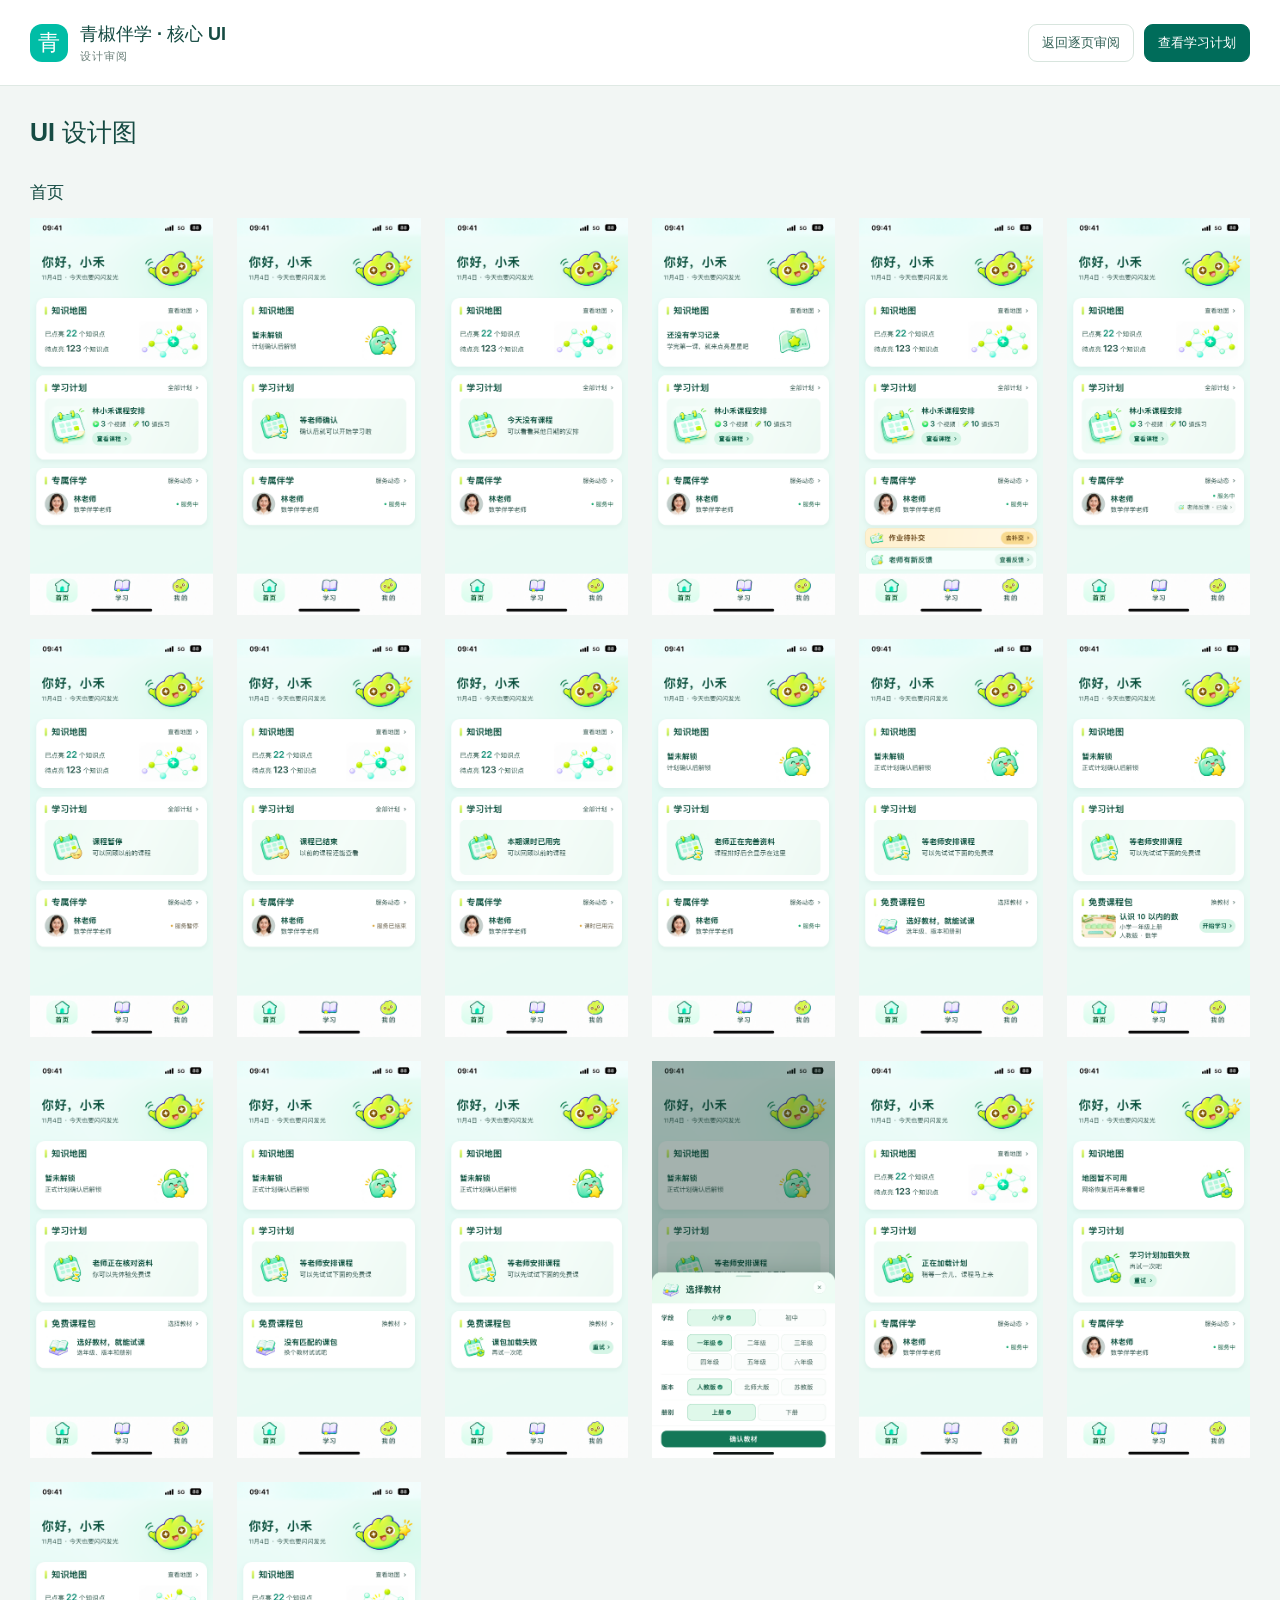
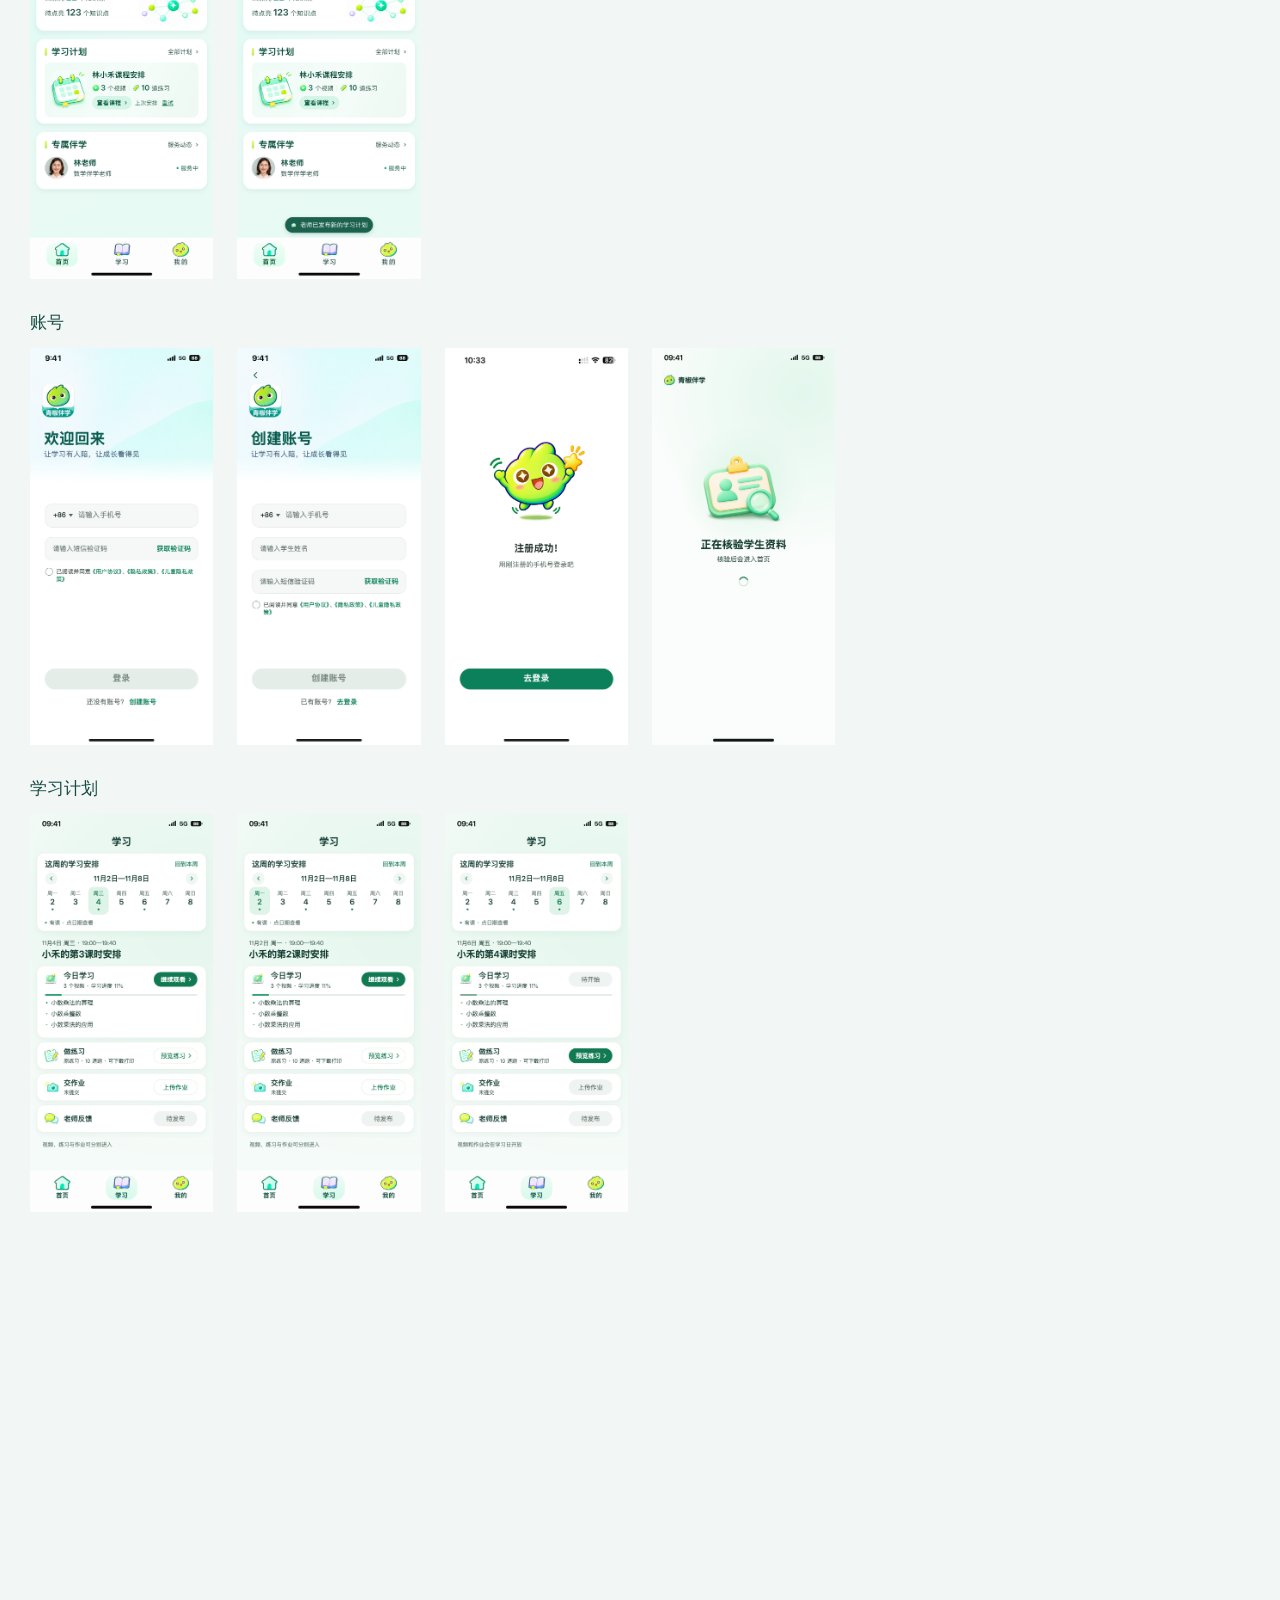
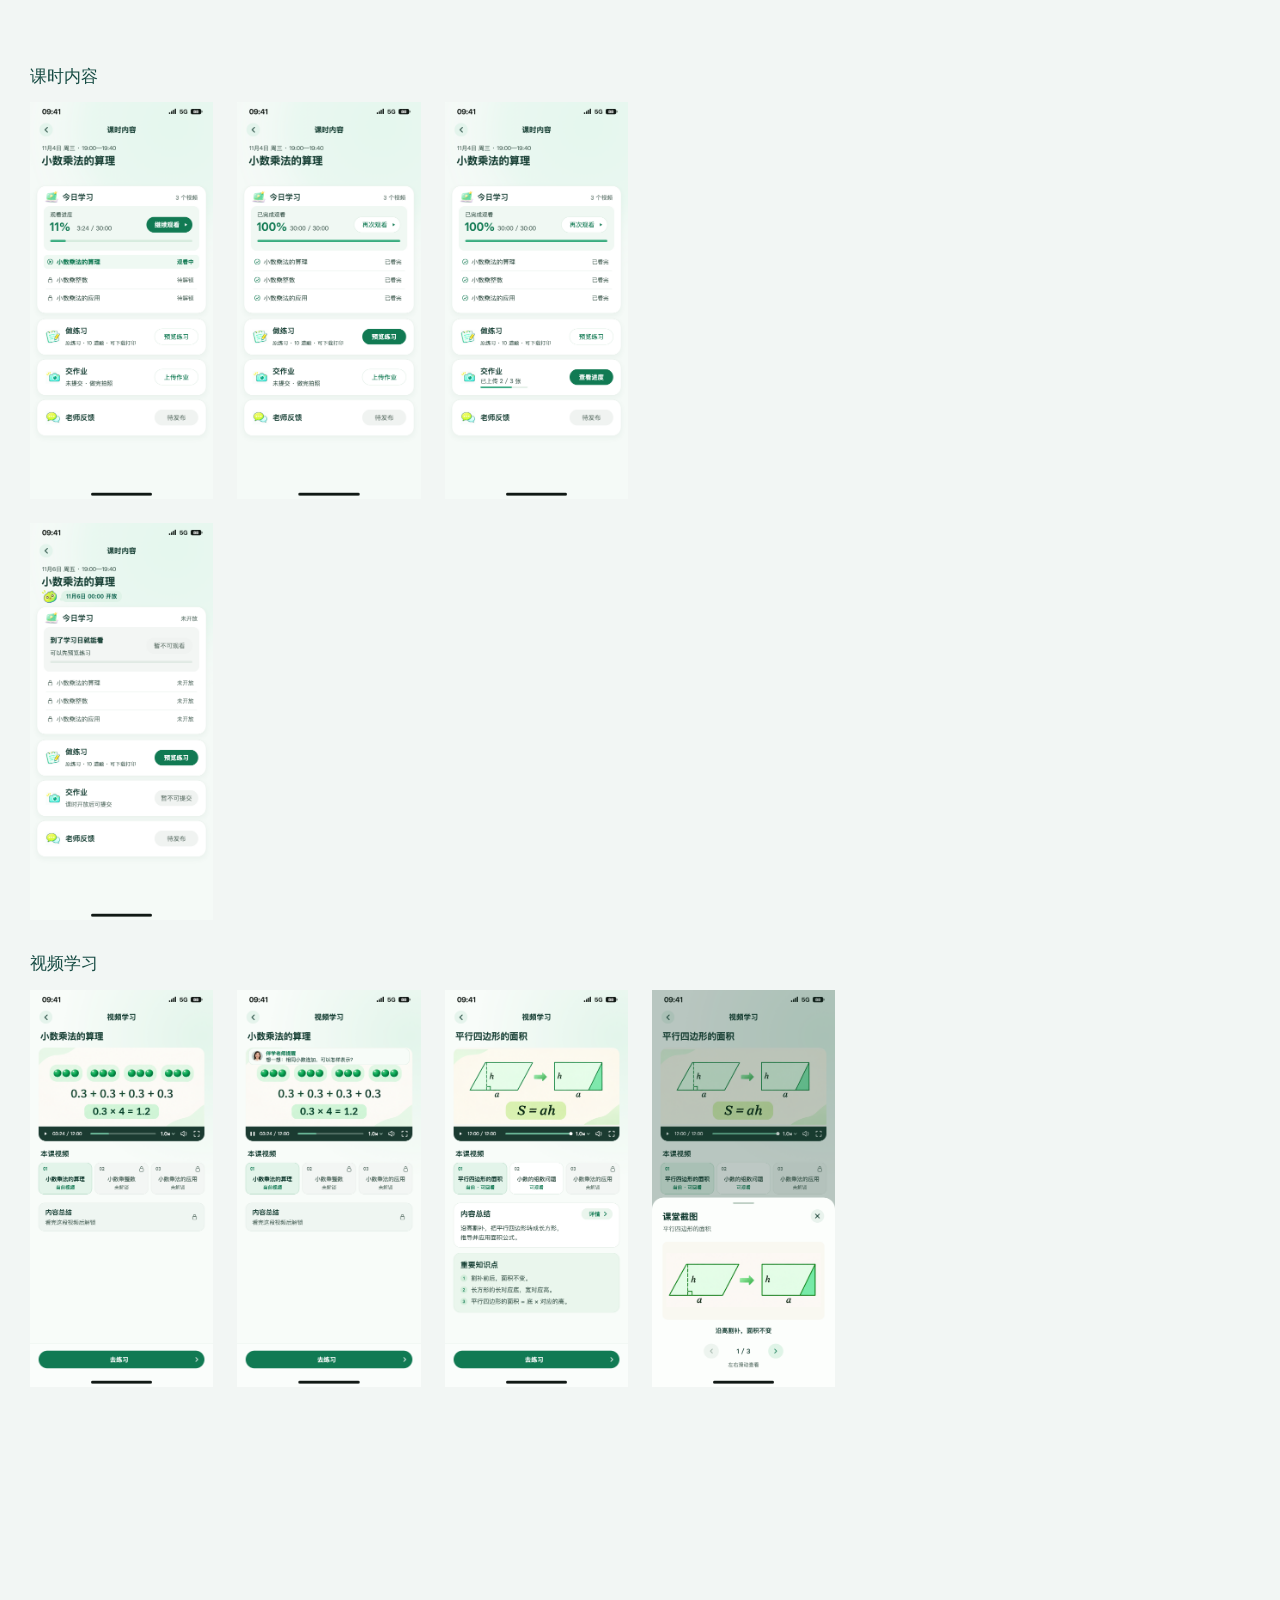
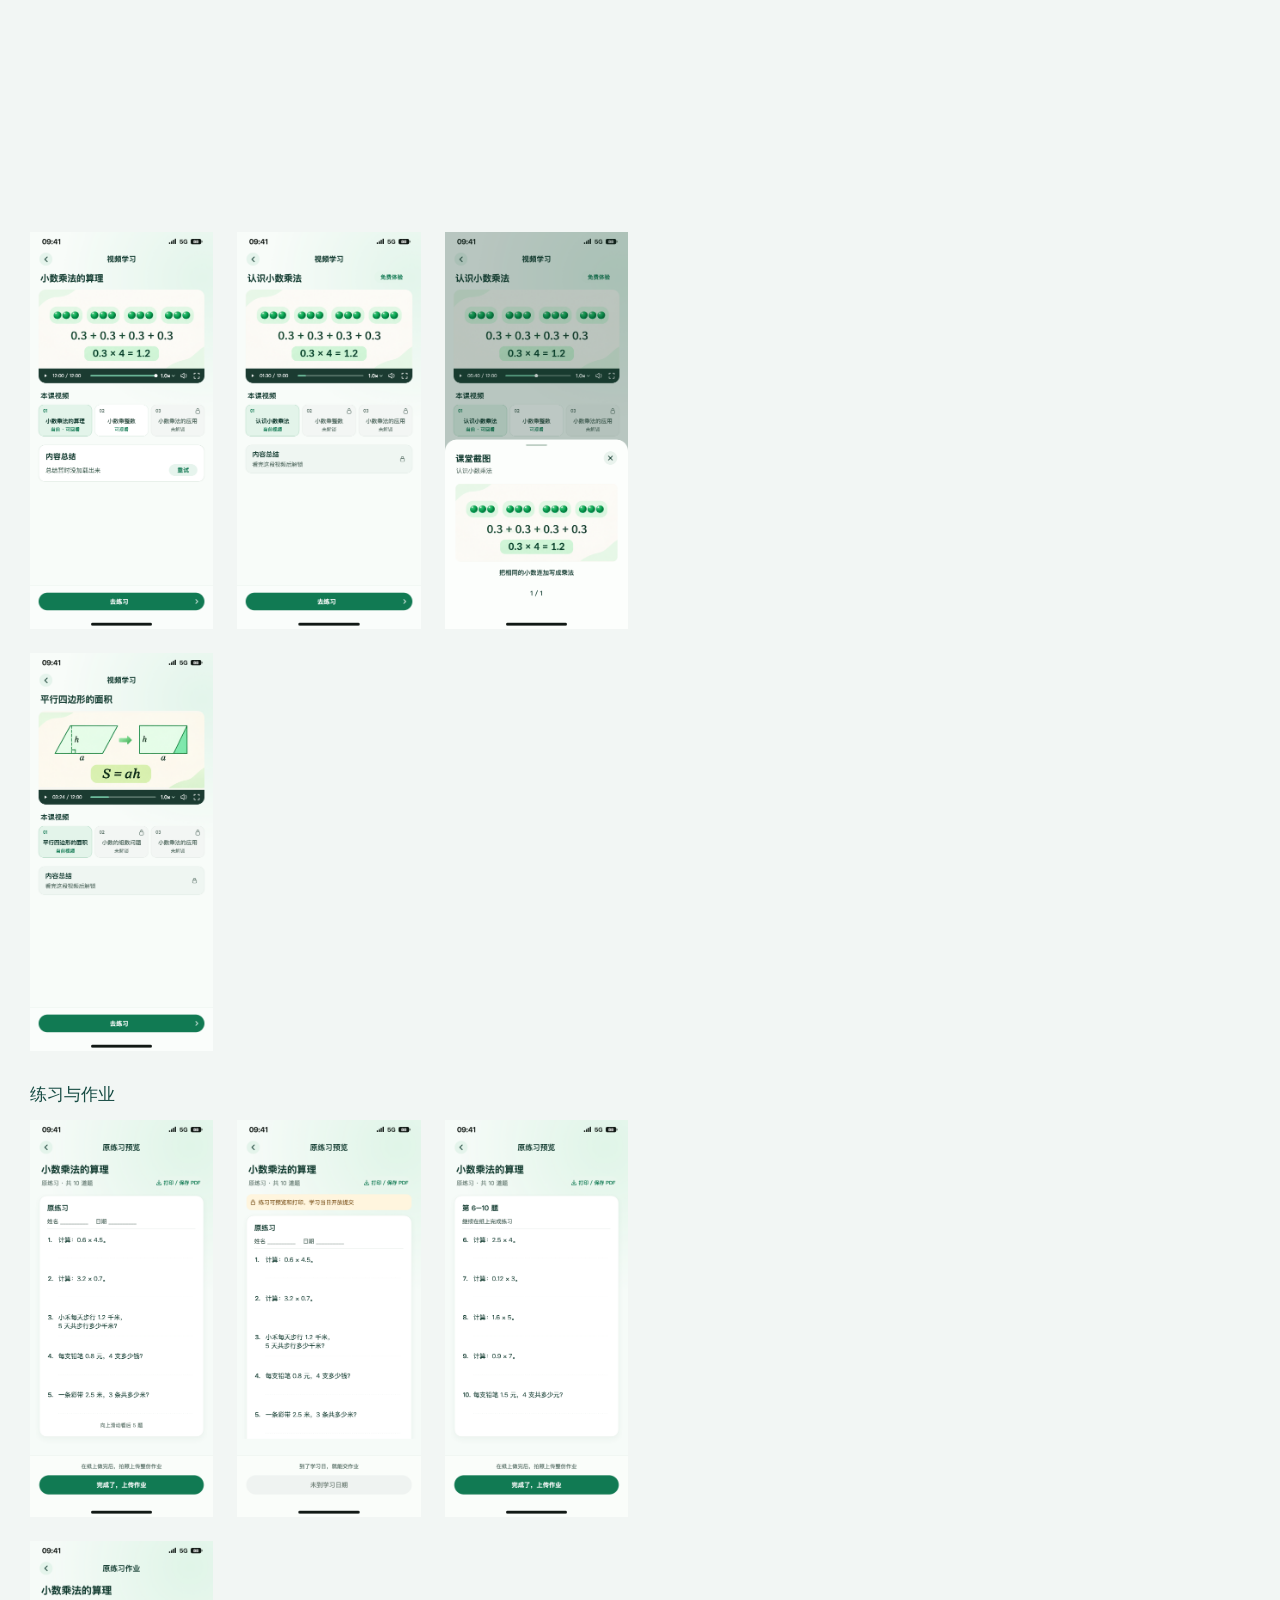
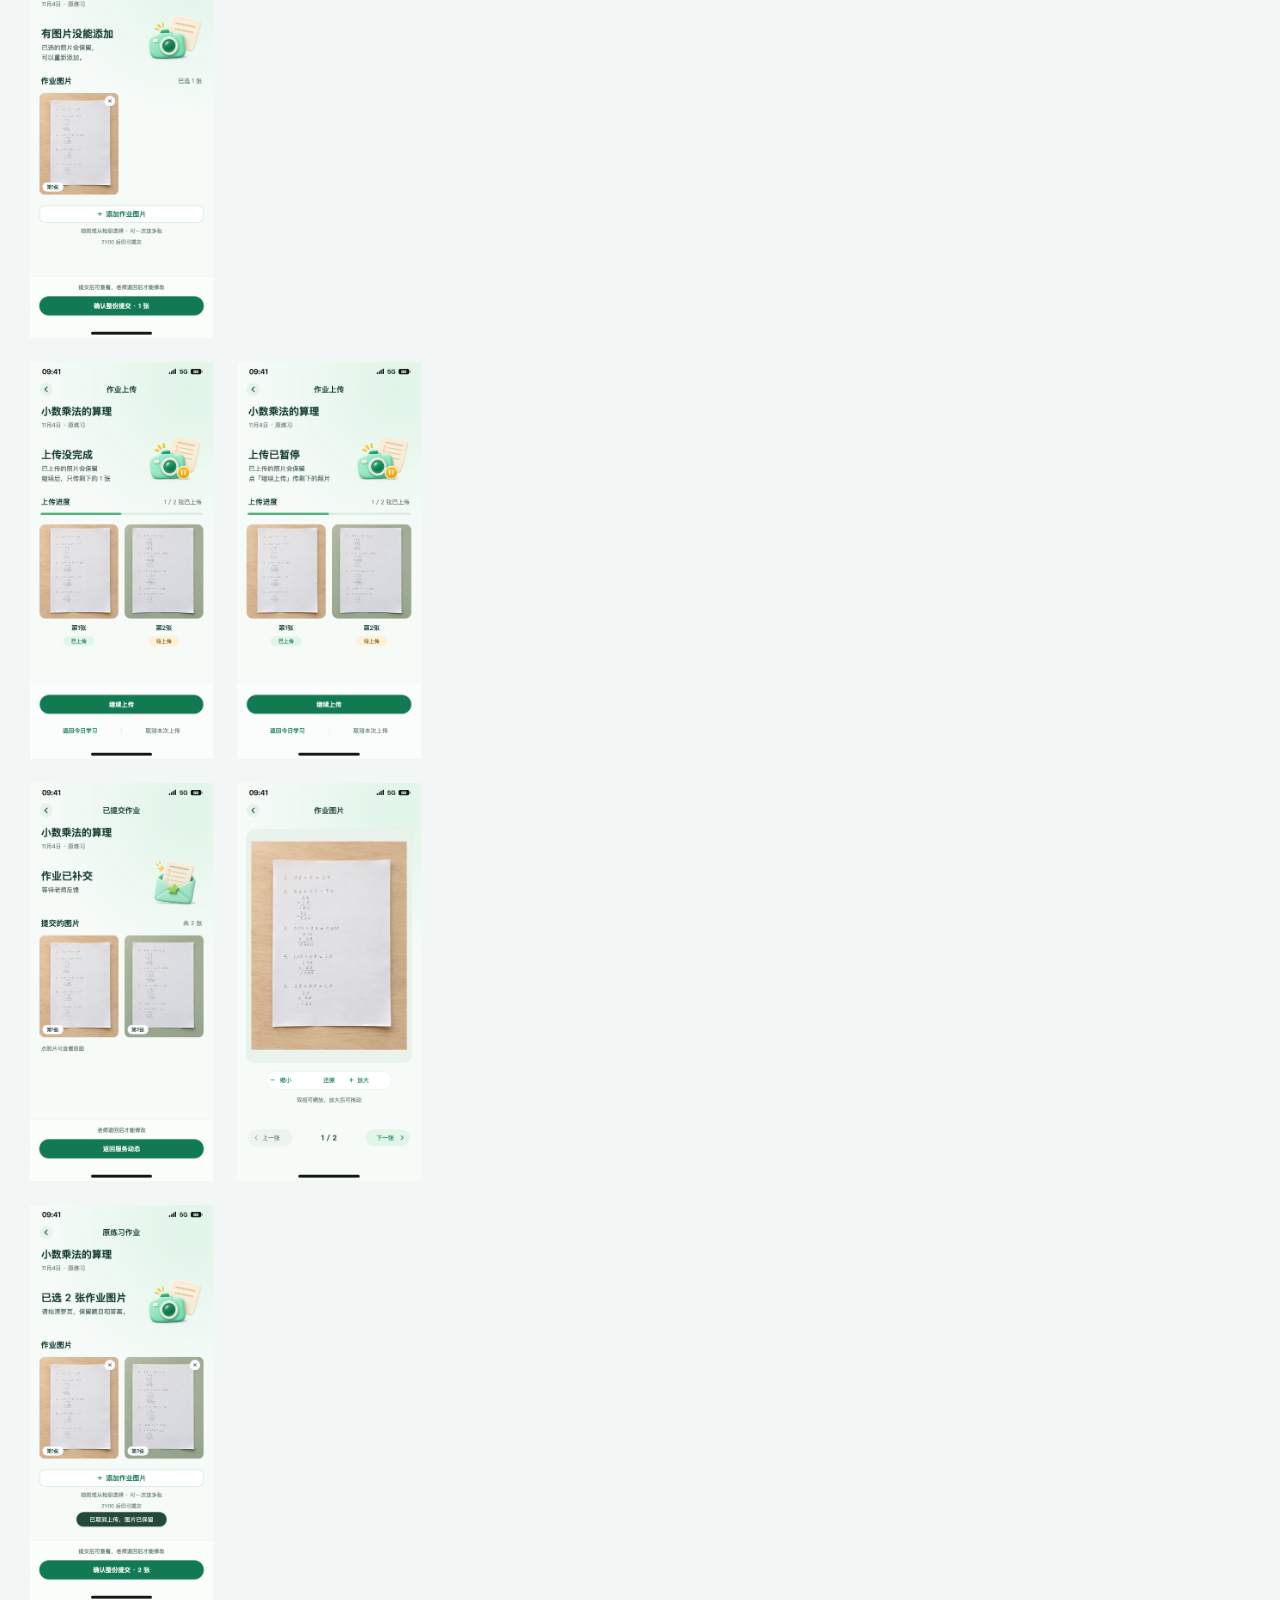
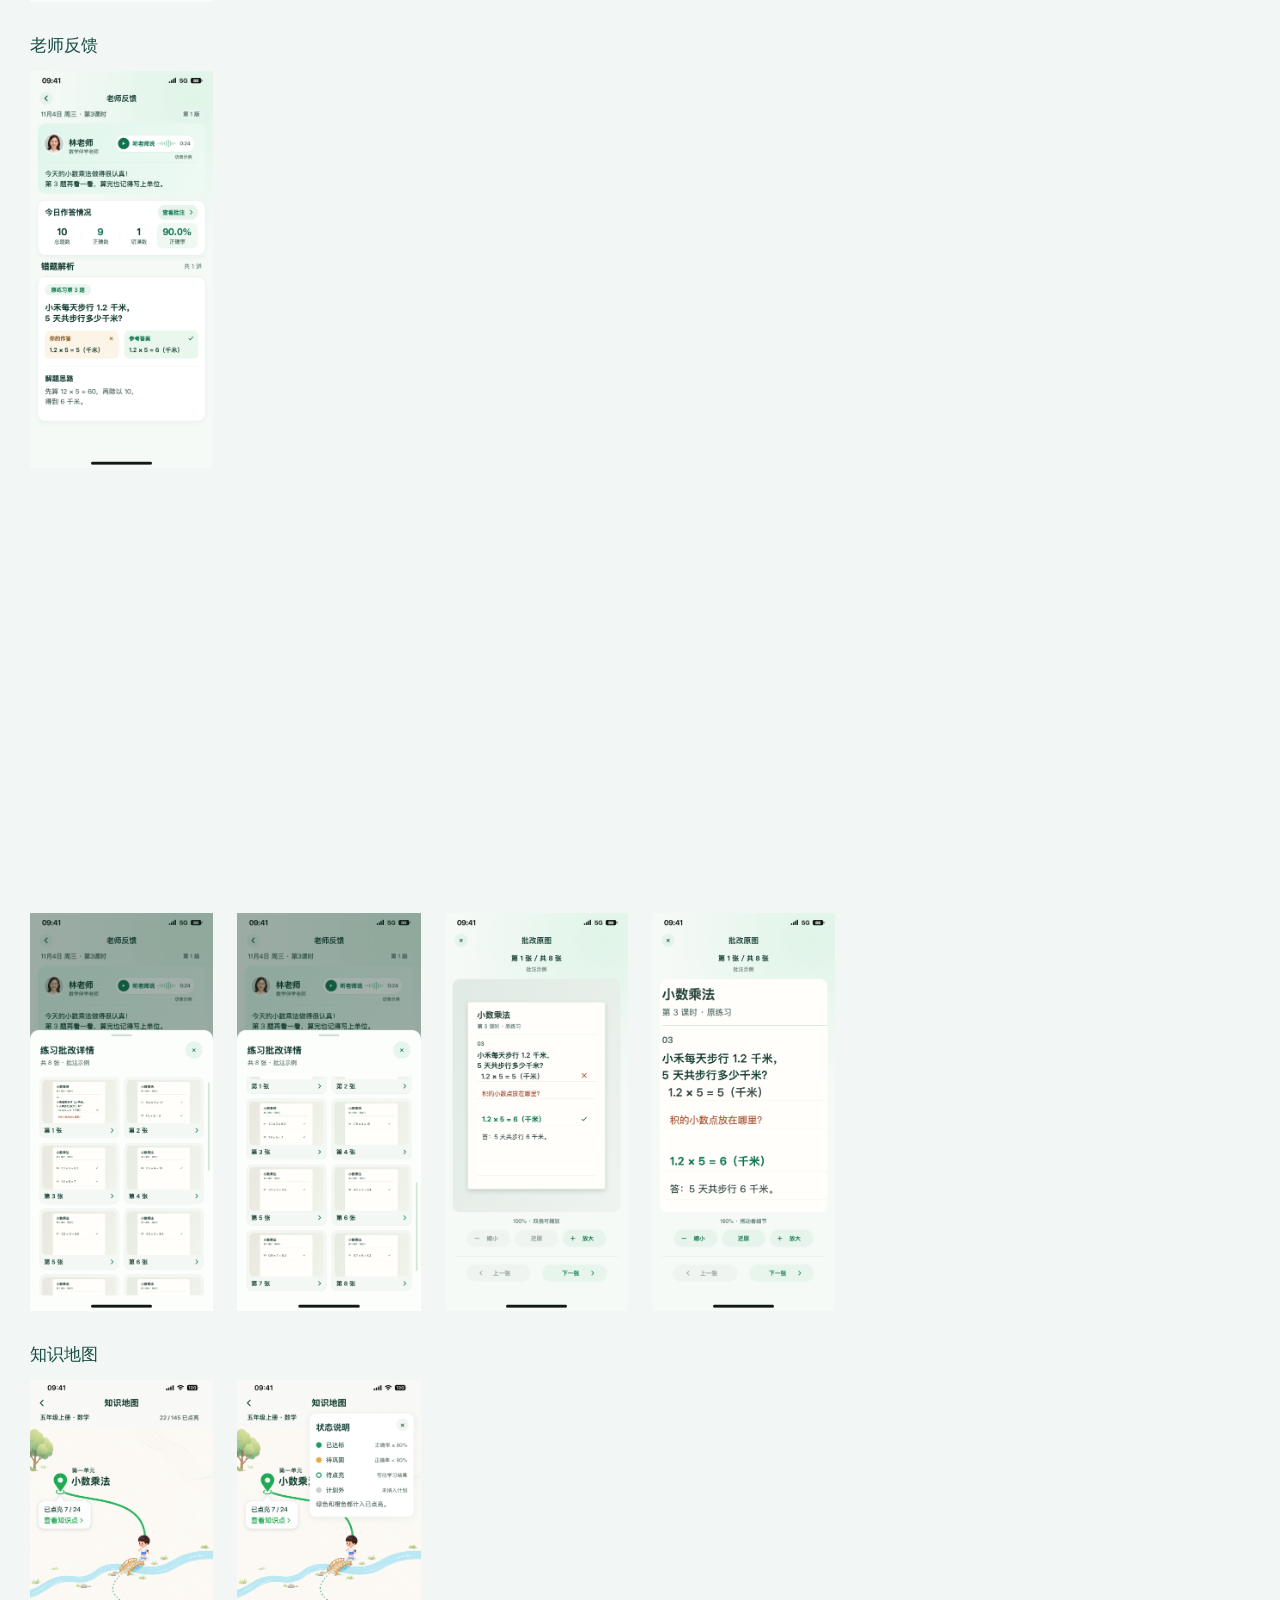
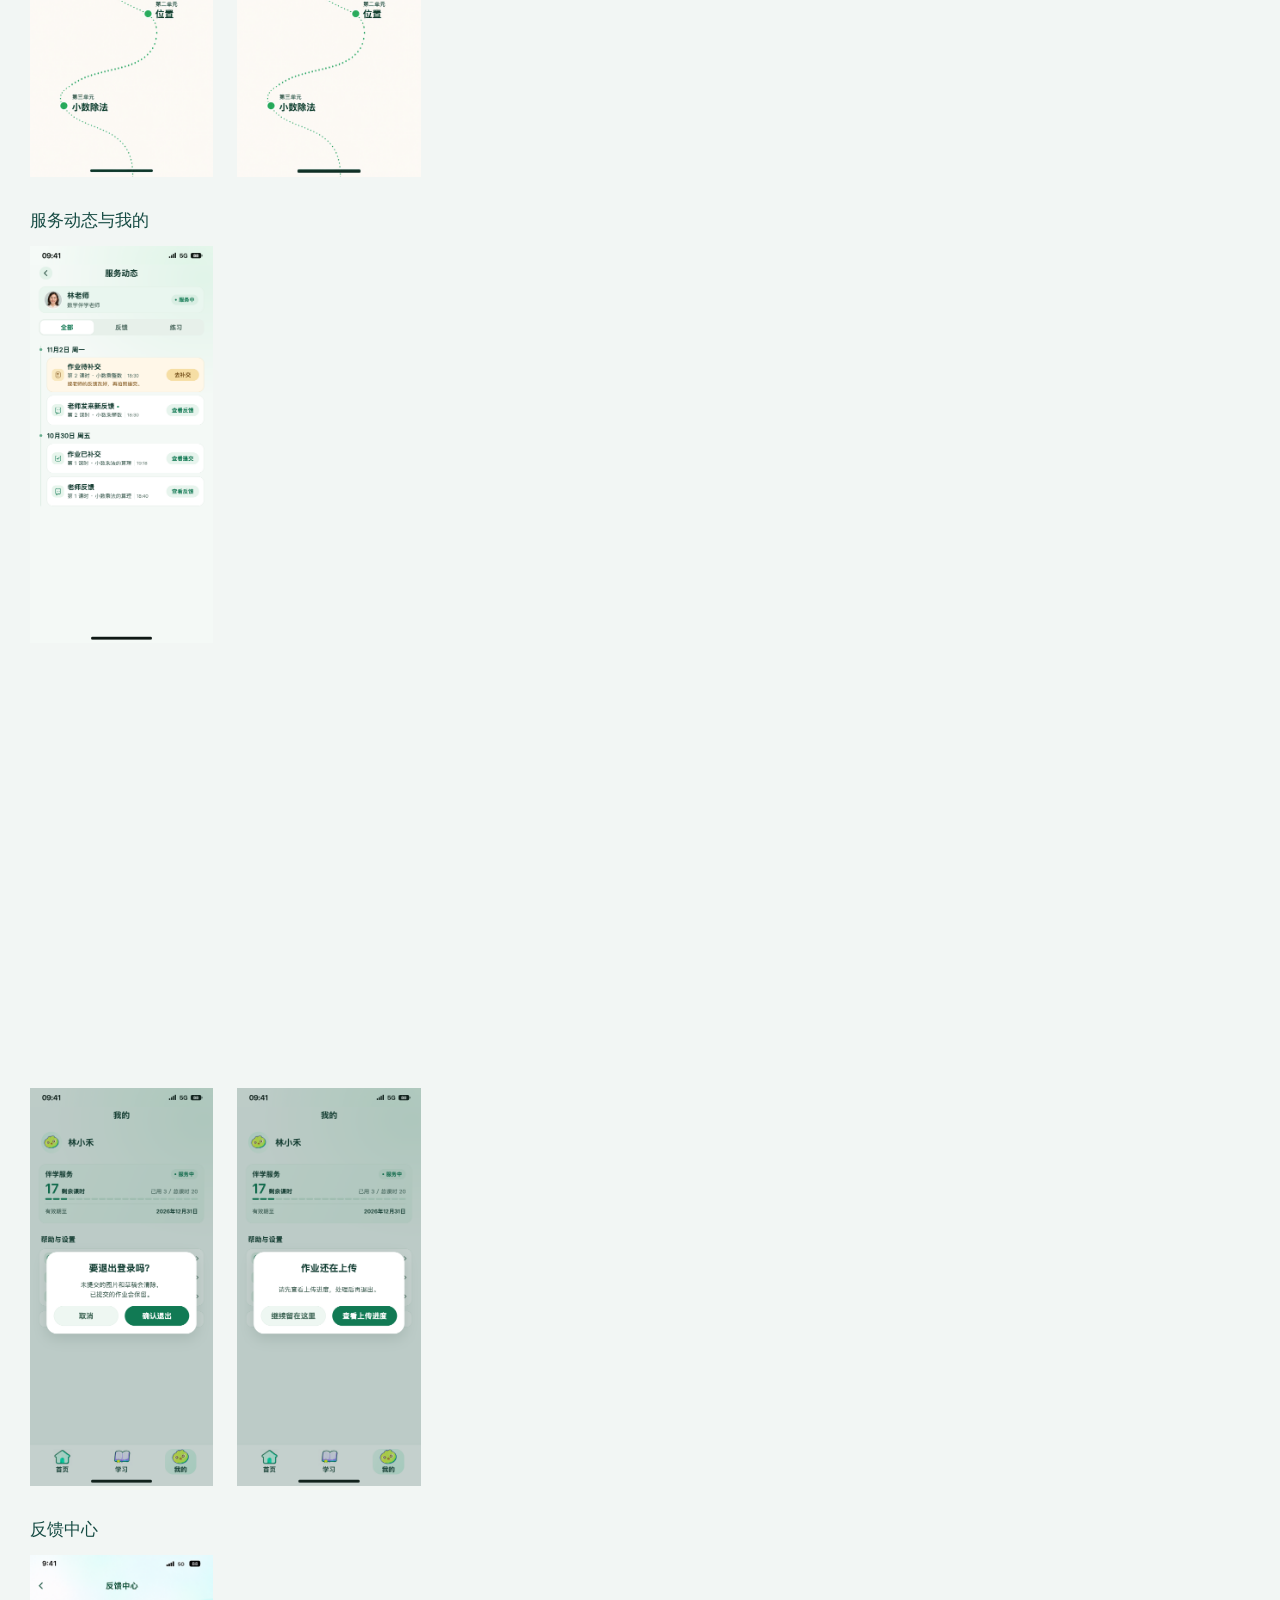
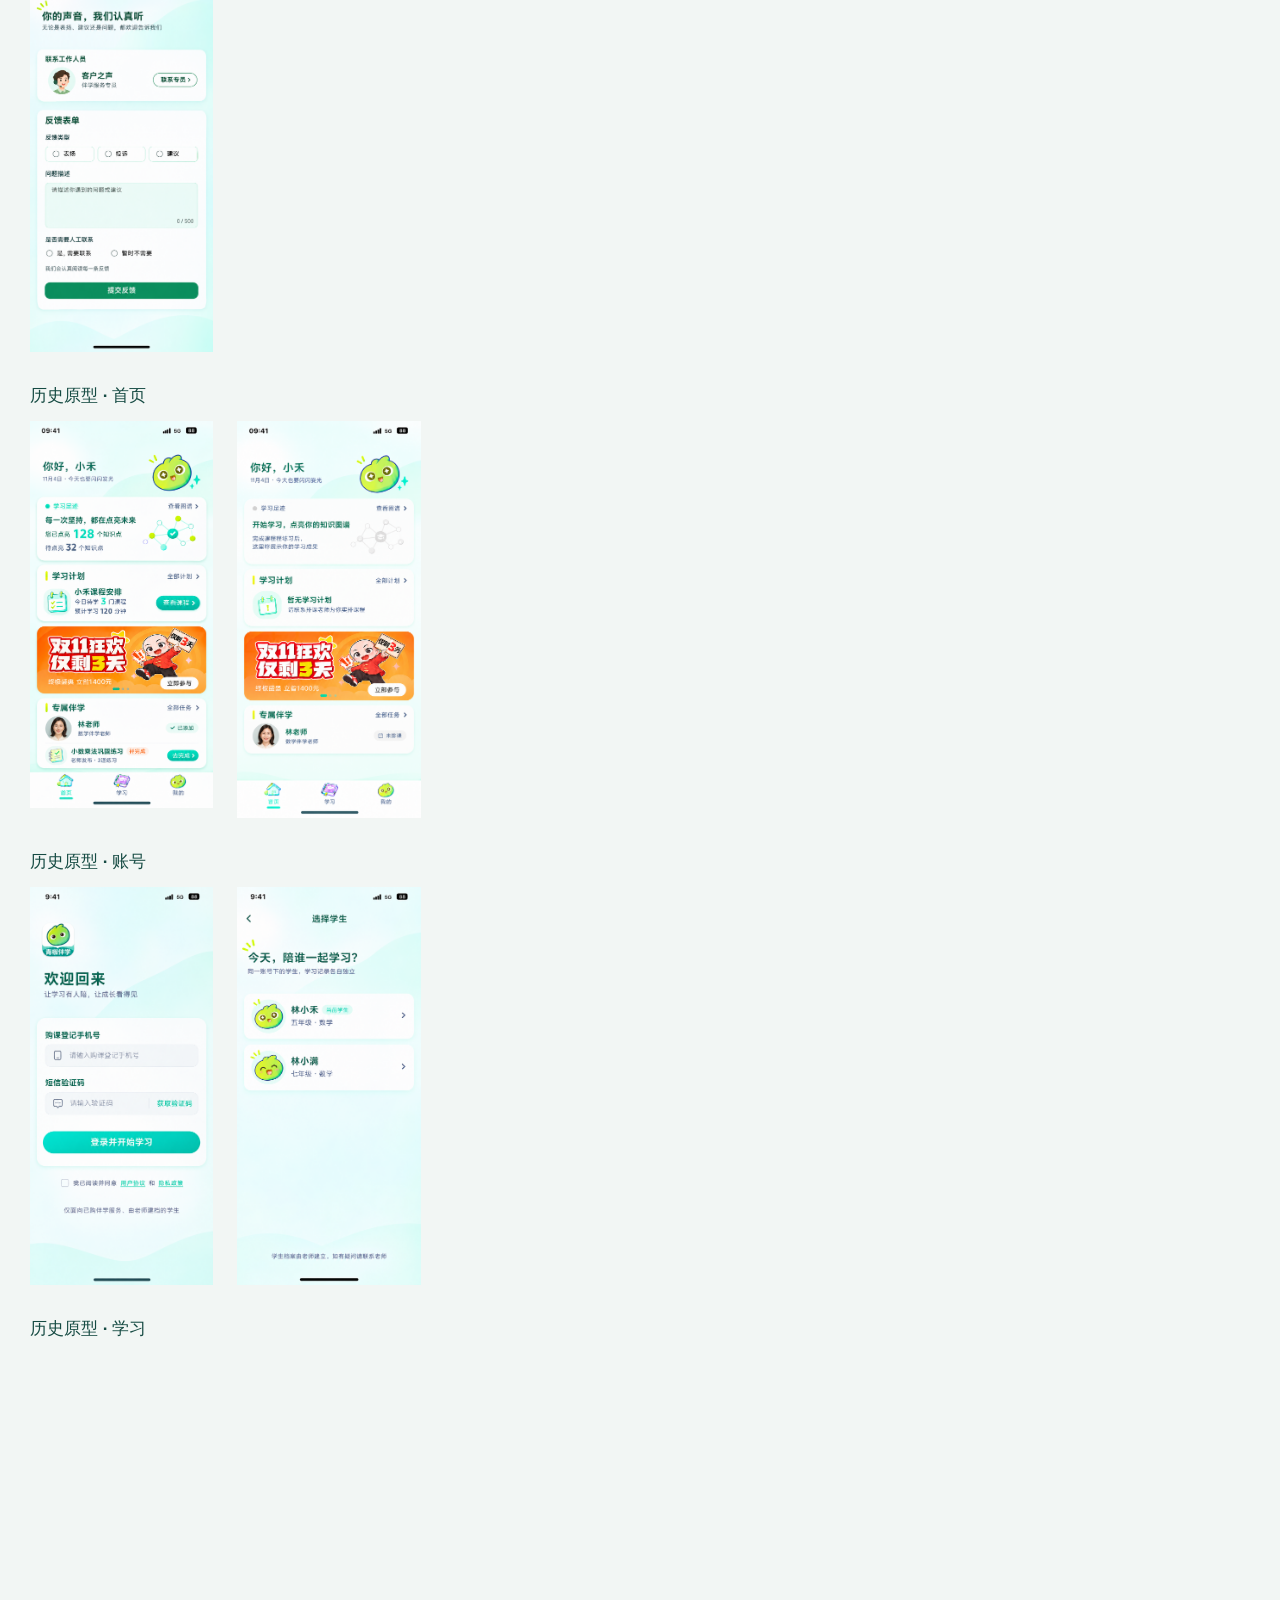
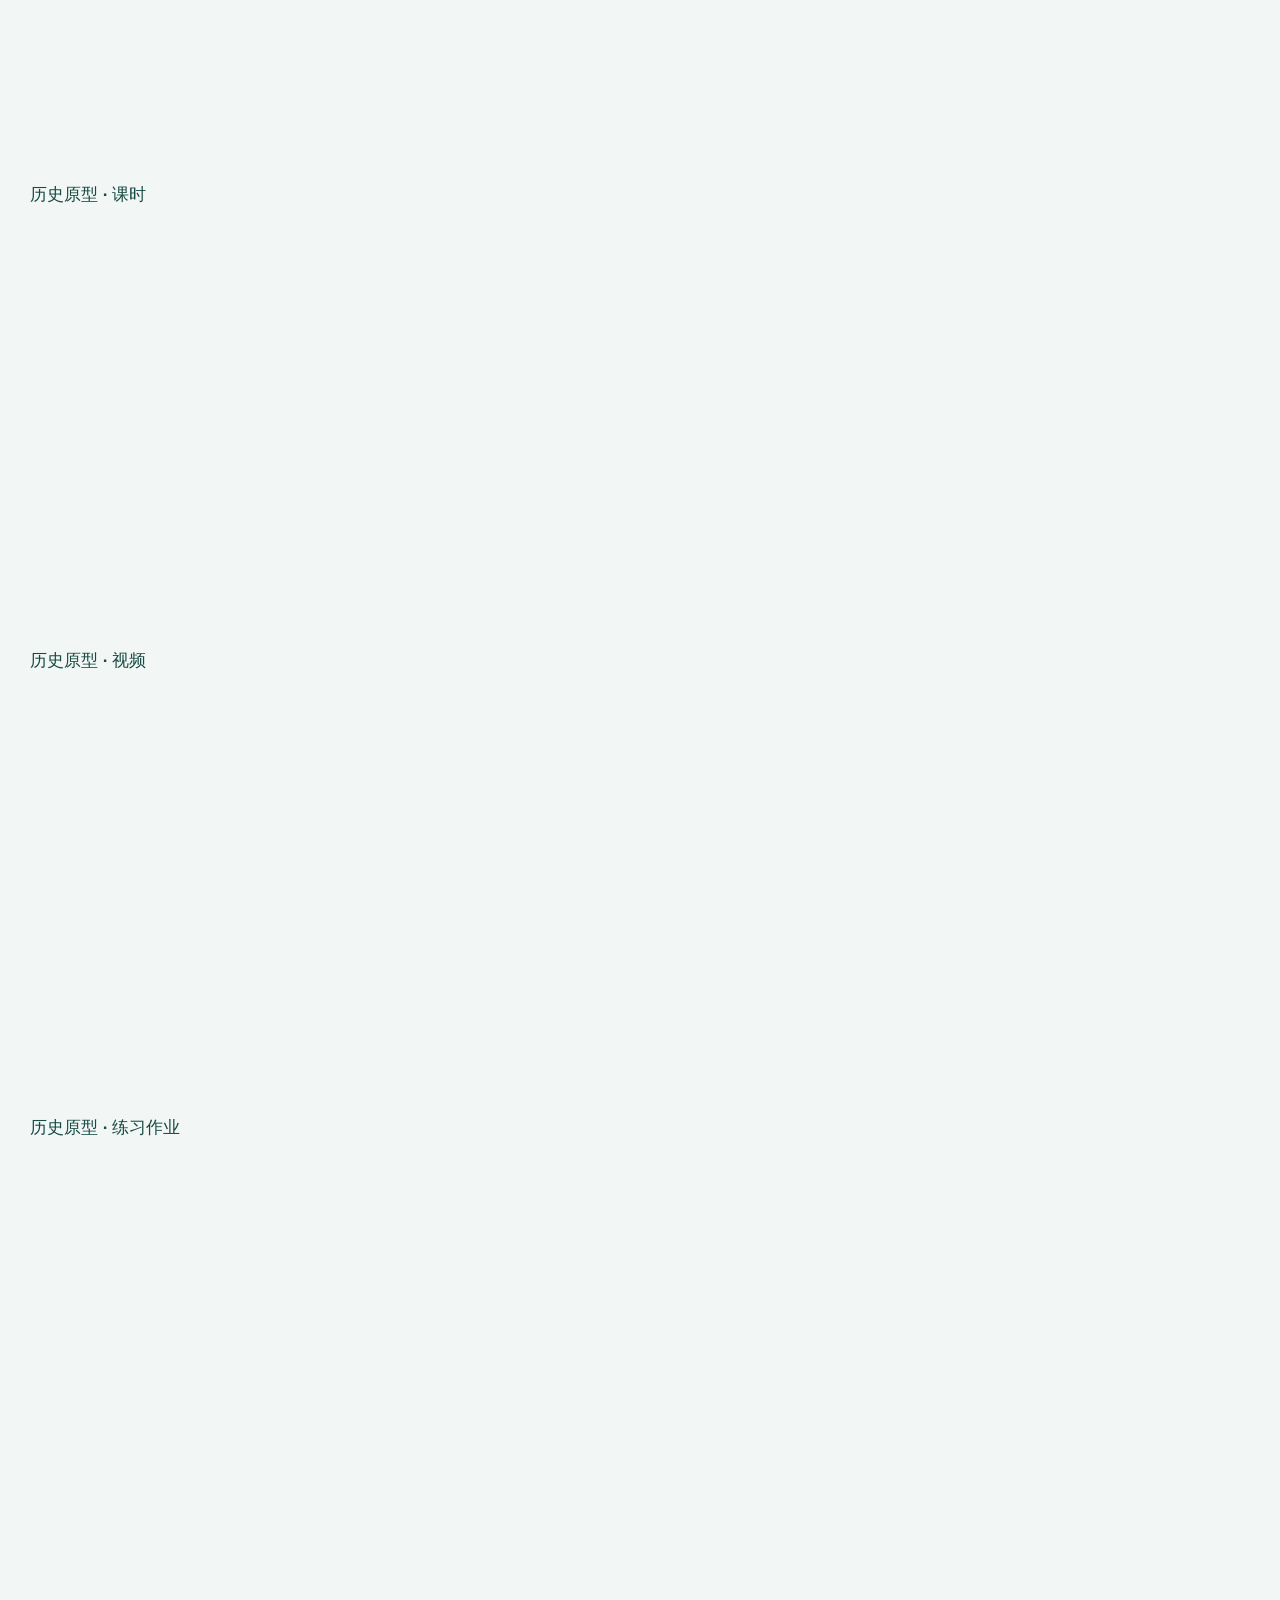
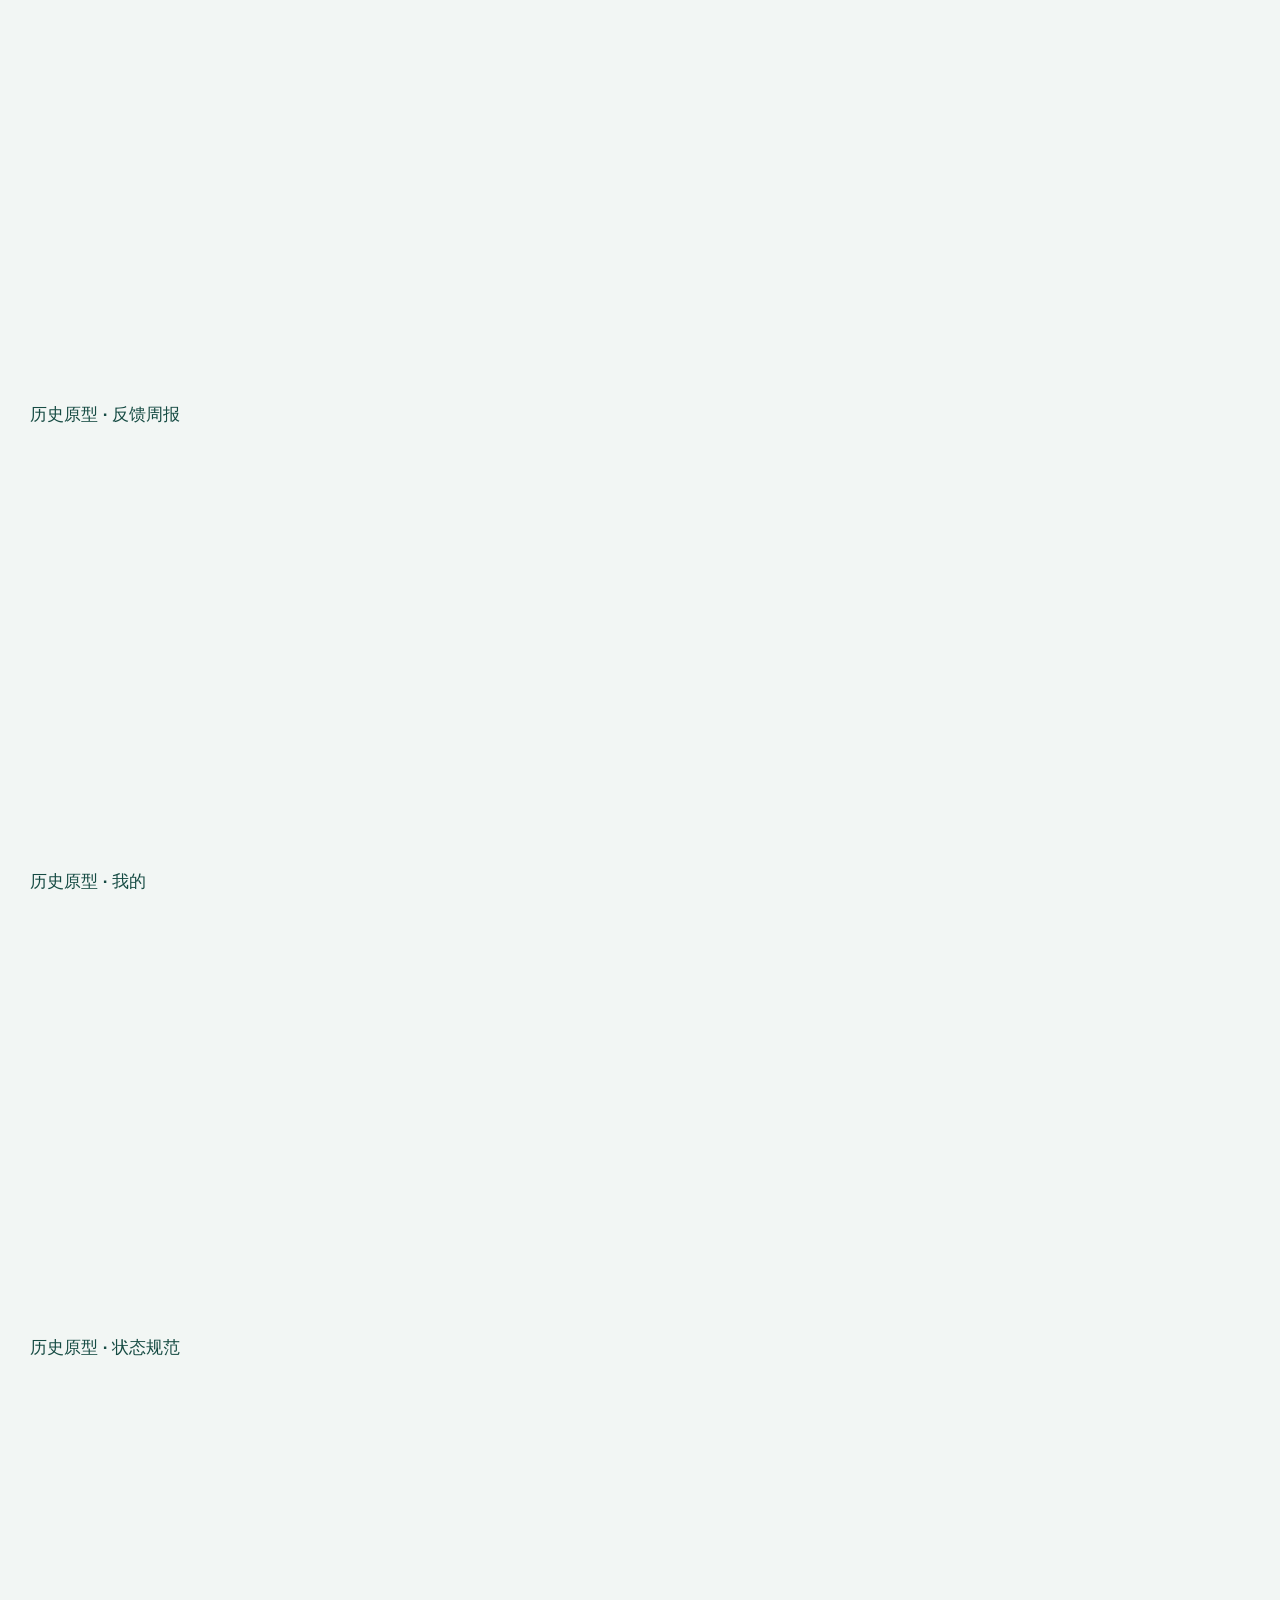
==== commit 27b15489: "Match login consent to registration artwork" ====
--- a/index.html
+++ b/index.html
@@ -9,13 +9,15 @@
 .learning-select{position:absolute;z-index:2;left:68%;width:23%;height:4.8%;border:0;border-radius:4px;background:#fff;color:#52668d;padding:0 3.1cqw 0 .5cqw;font-family:inherit;font-size:3.9cqw;cursor:pointer;appearance:none}
 .learning-select.grade{top:44.8%}.learning-select.textbook{top:52.2%}
 .learning-value{position:absolute;z-index:2;left:28.5%;top:31.6%;padding:0 .5cqw;background:#fff;color:#005749;font-size:4.8cqw;font-weight:700}
+.hotspot-continuation{position:absolute;border-radius:inherit}
+.hotspot:hover .hotspot-continuation,.hotspot:focus-visible .hotspot-continuation,.show-hotspots .hotspot-continuation{background:#00ad8c17;outline:1.5px dashed #009e83}
 </style><link rel="stylesheet" href="review-enhancements.css?v=20"><link rel="stylesheet" href="review-current.css?v=3">
 </head><body>
 <header><div class="brand"><div class="brand-mark">青</div><div><strong>青椒伴学 · 核心 UI</strong><small>设计审阅</small></div></div><div class="tools"><label class="toggle"><input id="hotspot-toggle" type="checkbox">显示交互热区</label><button id="overview-toggle">页面总览</button><button id="study-start" class="primary">查看学习计划</button></div></header>
 <main class="shell" id="shell" hidden><aside class="rail"><input id="search" aria-label="搜索页面" placeholder="搜索页面或状态"><nav id="nav" aria-label="设计页面目录"></nav></aside><section class="workspace"><div class="work-head"><div><h1 id="page-title"></h1><p id="page-meta"></p></div><div class="step-controls"><button id="read-interaction" class="detail-jump">交互说明</button><button id="previous" aria-label="上一张">‹</button><button id="next" aria-label="下一张">›</button></div></div><div class="stage" id="stage"><div class="screen" id="screen"><img id="screen-image" alt=""><div id="hotspots"></div><div id="learning-fields"></div></div></div></section><aside class="detail" id="interaction-detail"><h2 id="detail-title"></h2><p id="feature"></p><h3>功能、状态与权限</h3><ul id="rules"></ul><h3>查看交互去向</h3><div id="actions" class="action-links"></div><div class="file-links"><a id="original" target="_blank" rel="noopener">查看原图 ↗</a><a id="download" download>下载 PNG</a></div><p class="hint">手机稿按原尺寸提供下载。短信、上传、播放、反馈等流程使用演示数据。</p><p class="status"></p></aside></main>
 <section class="overview" id="overview"><h1>UI 设计图</h1><div id="overview-groups"></div></section>
 <script id="review-data" type="application/json">{"screens":[{"id":"00","group":"首页","name":"首页 · 已排课","file":"00-首页-已排课.png"},{"id":"00-empty","group":"首页","name":"首页 · 未排课","parent":"00","file":"00-首页-未排课.png"},{"id":"01","group":"账号","name":"手机号登录","parent":null,"spec":"A clean welcoming phone-code login screen, no tabs or back arrow. Compact green pepper smiling brand logo above 青椒伴学. Warm heading 欢迎回来 and subtitle 让学习有人陪，让成长看得见. White form card contains labels 购课登记手机号 and 短信验证码, phone input placeholder 请输入购课登记手机号, code input 请输入验证码 and inline 获取验证码. Wide turquoise 登录并开始学习 button. Below an UNCHECKED consent checkbox with 我已阅读并同意 plus separate 用户协议 and 隐私政策 text links. Small supporting text 仅面向已购伴学服务、由老师建档的学生. No registration, no password login, no social logins, no fake SMS duration/countdown, no demonstration 123456 in product UI. Friendly illustration no more than 20% of screen.","file":"01-手机号登录.png"},{"id":"02","group":"账号","name":"选择学生","parent":null,"spec":"Subpage title 选择学生. Heading 今天，陪谁一起学习？ subtitle 同一账号下的学生，学习记录各自独立. Two large tappable white student rows: illustrated friendly pepper avatar, 林小禾 / 五年级 · 数学, right chevron; second slightly different friendly pepper expression, 林小满 / 七年级 · 数学, right chevron. Subtle current badge 当前学生 on 林小禾 for this switch-student variant, not an editable control. Bottom explanation 学生档案由老师建立，如有疑问请联系老师. No 新增学生, no editing grade, no destructive controls. No bottom tabs.","file":"02-选择学生.png"},{"id":"02A","group":"账号","name":"完善学习信息","parent":"02","file":"02A-完善学习信息-v2.png","spec":"沿用02的852×1846画布比例；按当前学生确认年级及教材版本。","artwork":"assets/learning-reference.png"},{"id":"03","group":"账号","name":"未关联学生","parent":null,"spec":"Subpage title 暂未关联学生. Spacious centered empty-state illustration: small friendly pepper holding an unlinked student card, modern teal/lime illustrative style, not sad or alarming. Title 当前手机号尚未关联学生. Body 请使用购课登记手机号登录，或通过已有服务渠道联系老师. A single primary 更换手机号 button. Below subtle helper 学生档案由老师建立. No 自动创建, no 注册, no invented teacher contact QR or unknown phone.","file":"03-未关联学生.png"},{"id":"04","group":"学习","name":"周历与待发布周报","parent":null,"spec":"Main STUDY tab screen. Page heading 学习, subtitle 看得见安排，也看得见每一次努力, small pepper mascot top right matching brand. First white calendar card: title 这周的学习安排, small 回到本周 link. Week header left/right chevrons, 11月2日—11月8日. Exactly one row of seven days 周一 2, 周二 3, 周三 4, 周四 5, 周五 6, 周六 7, 周日 8. 4 selected turquoise rounded capsule, small course dots under 2,4,6, no dots other dates. Supporting legend 有已发布安排 · 点击日期查看. Below section 本周学习周报, generous white empty-state card with small illustrated report/book icon, 本周周报尚未发布, 老师发布后，你可以在这里查看, secondary outlined 查看上周周报 button. No monthly calendar, no separate tabs for 周计划/学习周报, no create plan control. Bottom navigation visible with 学习 active.","file":"04-周历与待发布周报.png"},{"id":"05","group":"学习","name":"上周已发布周报","parent":"04","spec":"Keep precisely the same 学习 main screen layout as second reference, with 学习 tab selected. Calendar week changes to 10月26日—11月1日 and seven day numbers 26,27,28,29,30,31,1, course dots under26,28,30; 30 selected. Section 上周学习周报. Replace unpublished empty card with published report card, small report illustration on right, title 一周，一点进步, date10.26—11.01, metadata 3次安排 · 2份作业已提交, small 已发布 · 第1版 pill, turquoise 查看周报 button. Keep 回到本周 link and week chevrons.","file":"05-上周已发布周报.png"},{"id":"06","group":"学习","name":"日期课程弹层","parent":"04","spec":"Date-schedule BOTTOM SHEET overlay on the same 学习 calendar screen as second reference. Dim background softly but retain recognizable calendar and tab bar; overlay covers lower ~53%. Sheet white, rounded top corners, drag handle and close x. Title 11月4日的学习安排, subtitle 周三 · 已发布. One course white/mint card: 数学, 小数乘法的算理, 今天19:00—19:40. Small beautiful math video thumbnail 0.3 × 4 with play symbol, metadata 视频1个 · 原练习3题. Two clear actions: primary 进入学习, secondary 预览练习. Do not repeat 今天上课 badges, do not force video before practice. Sheet padded above home indicator, no tab bar on top of sheet.","file":"06-日期课程弹层.png"},{"id":"07","group":"学习","name":"当天无课程弹层","parent":"06","spec":"State variant of the date-schedule bottom sheet second reference. Background calendar retains current week but select 周四5. Compact white bottom sheet about 36% height with close button and handle. Heading 11月5日的学习安排. Small outlined mint calendar illustration. Message 当天暂无已发布课程. Supporting text 可以切换日期，查看其他学习安排. Neutral 知道了 button that closes sheet. No course cards, no 创建计划 or guessed future plans, no fake data.","file":"07-当天无课程弹层.png"},{"id":"08","group":"课时","name":"课时详情","parent":null,"spec":"Subpage header 学习内容. Top date 11月4日 周三 · 19:00—19:40, heading 小数乘法的算理. Supporting 按自己的节奏开始，不需要依次完成. FOUR compact separate white action cards stacked with balanced spacing, not a timeline requiring order. Each has colorful icon left, text middle and control right:\n看视频 / 已观看35% / 继续观看.\n做练习 / 原练习 · 3题 · 可下载打印 / 预览练习.\n交作业 / 纸笔完成后，拍照整份上传 / 上传作业.\n老师反馈 / 老师发布后可以查看 / 查看状态 (secondary).\nAt bottom a quiet tip 视频、练习与作业可自由进入. No completed/掌握 claims. No empty 加练 entry before teacher publishes, no tabs. All four action cards must fit without compressed glyphs.","file":"08-课时详情.png"},{"id":"09","group":"课时","name":"未来课时未开放","parent":"08","spec":"Exact layout variant of lesson detail reference. Date11月6日 周五 · 19:00—19:40, same course 小数乘法的算理. Add quiet visible mint notice 11月6日00:00开放视频与作业提交 and small 北京时间. 看视频 card locked with 未到学习日 and gray disabled 待开放; 做练习 card remains active 预览练习 with3题 and PDF info; 交作业 locked 待开放; 老师反馈 secondary 查看状态 not a fake published result. Supporting text 现在可以预览练习. No countdown or unlock time19:00; schedule time is not the lock threshold.","file":"09-未来课时未开放.png"},{"id":"10","group":"视频","name":"视频学习 · 多课程","parent":null,"spec":"390×844布局基准，852×1846设计稿；一排三节课程，播放器内倍速，关键节点真人形象AI老师讲解示意；下方总结卡片留足间距，无播放位置提示行。","file":"10-视频学习-v2.png","artwork":"assets/video-reference.png"},{"id":"11","group":"视频","name":"网络失败","parent":"10","spec":"Same 视频学习 layout as reference. Within 16:9 player replace lesson image with calm very pale mint error surface, small tasteful disconnected-network illustration, heading 网络连接失败, helper 请检查网络后重试 and primary 重试播放 button. Keep below course 小数乘法的算理 and remembered-position helper. Bottom 前往练习 remains accessible. No cartoon alarm, no entire-screen huge warning. Preserve page geometry.","file":"11-网络失败.png"},{"id":"12","group":"视频","name":"无观看权限","parent":"10","spec":"Same 视频学习 page geometry. In player state surface use small mint shield/lock illustration, heading 暂无该视频观看权限, helper 请联系老师了解详情. No retry-play button, no purchase or renew CTA. Course title and 前往练习 remain below. Secondary 联系老师 text control may open existing shared contact sheet. Distinguish this state clearly from network failure.","file":"12-无观看权限.png"},{"id":"13","group":"视频","name":"资源不可用","parent":"10","spec":"Same 视频学习 page geometry. In player state area show small mint file/video unavailable illustration, heading 视频资源暂不可用, helper 请稍后再试，或联系老师了解详情. No claim permission expired, no invented reason, no purchase or renewal. Keep course heading and 前往练习 below.","file":"13-资源不可用.png"},{"id":"14","group":"视频","name":"观看有效期届满","parent":"10","spec":"Same 视频学习 page geometry. Player state shows small calendar-lock illustration, heading 视频观看有效期已届满, helper 请联系老师了解详情. Secondary 联系老师 button. Retain 小数乘法的算理 and 前往练习 below. Do not show guessed validity length or automatic renewal. Do not call this 服务到期: video authorization is independent of service.","file":"14-观看有效期届满.png"},{"id":"15","group":"练习作业","name":"原练习预览","parent":null,"spec":"Subpage 练习预览. Label 原练习 · 纸笔作答, right 共3题, heading 小数乘法的算理. White paper-like content with three clear numbered questions and generous ruled handwriting space:\n1. 计算：0.3 × 4 = ______\n2. 一盒彩笔2.5元，买3盒一共多少钱？\n3. 小禾每天步行1.2千米，5天一共步行多少千米？\nThese are static printable questions, NOT input fields, no answer buttons or correct answers.\nBottom fixed action area with outlined 下载原练习PDF and primary 完成了，上传作业. Small helper 练习PDF不含答案，反馈发布后可查看. Ensure handwriting spaces and questions visible; numbered questions printed on a single paper sheet. No bottom tabs.","file":"15-原练习预览.png"},{"id":"16","group":"练习作业","name":"老师加练预览","parent":"15","spec":"Same printable exercise page layout but nav title 巩固加练. Tag 老师发布 · 一轮加练. Title 小数乘法巩固练习, 共3题. Paper questions: 1.计算：0.4 × 3 = ______; 2.每盒彩笔2.6元，4盒共多少元？; 3.每天步行1.5千米，4天共多少千米？ Handwriting areas, no answers and no online inputs. Bottom secondary 下载加练PDF and primary 完成了，上传加练. Small text 老师发布后即可完成，不另扣课时. No automatic second round, no mastery meter.","file":"16-老师加练预览.png"},{"id":"17","group":"练习作业","name":"多图作业待提交","parent":null,"spec":"Subpage 原练习作业. Course 小数乘法的算理, subtitle11月4日 周三 · 原练习. Gentle helper 请拍清整页，保留题目和答案. White upload area: two realistic photographed elementary math homework paper thumbnails with tidy visible pencil arithmetic and page numbers 第1张, 第2张. These are photographs, not flat icons. Each thumbnail small x delete control at top-right. A third equal-size dashed mint + 添加图片 tile with 拍照或从相册选择 helper. Below note 支持多张图片，不支持PDF上传. Wide bottom primary 确认整份提交 · 2张. Helper 提交后可查看，老师退回后才能修改. Small neutral note 21:00后仍可提交. No demo-image button, no hard-coded file-size limit or max count.","file":"17-多图作业待提交.png"},{"id":"18","group":"练习作业","name":"整份提交确认","parent":"17","spec":"Exact upload page as reference behind a lightly dimmed scrim. White compact BOTTOM SHEET with handle, small check/document illustration. Heading 确认提交这份作业？ Body 共2张图片，请确认题目与答案完整清晰. Small helper 提交后可查看，老师退回后才能修改. Full turquoise 确认提交 and secondary 继续检查. Close x, safe bottom padding. Photo thumbnails behind stay selected. No automatic deletion, no irrevocable exaggerated warning.","file":"18-整份提交确认.png"},{"id":"19","group":"练习作业","name":"上传失败保留图片","parent":"17","spec":"Exact editable upload page geometry as reference, keep BOTH homework photo thumbnails selected with delete controls and add tile. Add in-context gentle coral error row 上传失败，已保留所选图片 and secondary 请检查网络后重试 near submission area. Primary button 重试整份提交 · 2张. No reset to empty, no success badge, no clearing thumbnails. Maintain original course/date and readable helper. A soft red error icon only, not a full red page.","file":"19-上传失败保留图片.png"},{"id":"20","group":"练习作业","name":"提交成功只读","parent":"17","spec":"Same 原练习作业 page, course/date. Replace upload zone with submitted white card. Small mint success illustration, heading 作业已提交, subtitle 等待老师反馈. Show exactly two uploaded homework photo thumbnails labelled 第1张 and 第2张 in read-only mode: NO delete x, NO +tile, NO replace/upload action. Supporting 提交后不可自行覆盖，老师退回后可重新上传. Secondary 查看反馈状态 button. Small success toast 已提交，等待老师反馈 at lower area, not over controls. No invented response deadline.","file":"20-提交成功只读.png"},{"id":"21","group":"练习作业","name":"老师退回补交","parent":"17","spec":"Editable upload state nav 原练习作业, course 小数乘法的算理, date11月2日 周一 · 原练习. Prominent but soft amber notice: 老师已退回，请补充上传, explanation 第3题照片不完整，请补充包含题目和答案的整页照片. Preserve two existing photo thumbnails, each has delete x and 第1张/第2张 labels, plus +添加图片 tile. One outlined amber marker on second thumbnail 待补充. Bottom primary 确认补交 · 2张. Helper 21:00后仍可提交. No teacher-side buttons, no losing original images, no close-service notice in this active-service state.","file":"21-老师退回补交.png"},{"id":"22","group":"练习作业","name":"作业图片大图预览","parent":"17","spec":"Full-screen IMAGE VIEWER, not upload editor. Deep charcoal backdrop, top statusbar light. Top-left back chevron, centered 作业图片, top-right 1 / 2. Large legible realistic photograph of elementary math homework sheet centered with correct paper proportions, handwritten pencil calculations for 0.3×4=1.2, 2.5×3=7.5元, 1.2×5=6千米, with appropriate question text. Entire sheet visible without stretching, subtle margin. Bottom understated 左右滑动查看图片 and small home indicator. No delete button, no sharing to external platforms, no extra tab bar. This viewer may be dark because photo viewing requires focus; keep brand control accent turquoise.","file":"22-作业图片大图预览.png"},{"id":"23","group":"反馈周报","name":"反馈待发布","parent":null,"spec":"Subpage 老师反馈. Course 小数乘法的算理, date11月4日 周三. Main centered white state card with friendly small illustrated letter/report and tiny pepper, heading 已提交，等待老师反馈. Supporting 老师正式发布后，你可以看到逐题结果与学习建议. Secondary 查看已提交作业. Keep sufficient airy spacing. No provisional AI results, no answers, no visible draft version, no countdown or promised release time. A discreet bottom text 每一次认真，都值得被看见.","file":"23-反馈待发布.png"},{"id":"24","group":"反馈周报","name":"老师反馈","parent":null,"spec":"蓝色为今日知识点，红色为练习掌握情况，绿色为后续加强方向；错题解析支持批注详情底部抽屉和不同批注原图。","file":"24-老师反馈-v2.png","artwork":"assets/feedback-reference.png"},{"id":"24A","group":"反馈周报","name":"练习批改详情","parent":"24","file":"24A-批注详情-v2.png","artwork":"assets/feedback-reference.png"},{"id":"25","group":"反馈周报","name":"学习周报概览","parent":null,"spec":"Subpage 学习周报. Mint introductory area small report illustration; date10月26日—11月1日; title 小步向前，每一步都算数; subtitle 林小禾 · 数学周报 · 已发布第1版. Main white stats card 这一周的学习记录 with exactly 3 安排课程, 2 提交作业, 1 待提交. Next card 练习记录 with 3 rows: 原练习正确率 / 4/6 · 66.7%; 错题加练 / 1/3 · 33.3%; 全对巩固 / 暂无数据. Small informational note 原练习未交与待复核单列；加练待复核计入分母，不等同答错. Follow teacher-suggestion card visible near bottom 林老师想对你说, short 继续练习应用题，记得写清列式与单位. Fixed bottom 下载已发布周报PDF button with reserve space. No share link, no mastery, no study-time predictions, no red pie chart. Page can scroll, keep readable type.","file":"25-学习周报概览.png"},{"id":"26","group":"反馈周报","name":"学习周报明细续屏","parent":"25","spec":"A scrolled continuation of SAME 学习周报 detail, not a new module. Keep pinned back header 学习周报, small 已发布第1版. At top teacher card 林老师想对你说 with photo and advice 你认真完成了两次练习。下周继续练习应用题，记得写清列式与单位；未提交的作业也可以补上. Next card 课程与视频安排 with three entries:\n10月26日 小数乘整数 / 安排已结束;\n10月28日 小数乘小数 / 安排已结束;\n10月30日 小数乘法的应用 / 安排已结束.\nEach small tasteful video thumbnail, no fabricated watched status.\nNext explanation card 统计说明: 原练习：2份已完整复核，1份未交单列. 加练：1题正确、1题错误、1题待复核. 安排结束不代表学习完成. Distinguish 待复核 from 错误. Bottom same fixed 下载已发布周报PDF button. Do not duplicate top hero or nav tabs. Readable breathing room.","file":"26-学习周报明细续屏.png"},{"id":"27","group":"我的","name":"我的 · 反馈中心入口","parent":null,"spec":"原林老师企业微信卡片替换为反馈中心入口；点击跳转37反馈中心，不展开联系老师弹层。","file":"27-我的-v2.png","artwork":"assets/my-reference.png"},{"id":"37","group":"我的","name":"反馈中心","parent":"27","file":"37-反馈中心-v2.png","artwork":"assets/center-reference.png"},{"id":"29","group":"我的","name":"退出登录确认","parent":"27","spec":"Same 我的 page softly dimmed behind a centered compact white rounded confirmation dialog. Heading 退出当前账号？ Body 学习记录会保留，下次登录后可继续查看. Two equal horizontally aligned buttons 取消 neutral and 确认退出 turquoise. No danger-red destructive delete-account action. Background bottom tab remains visible dimmed. No invented checkbox or account erasure.","file":"29-退出登录-v2.png","artwork":"assets/my-reference.png"},{"id":"30","group":"练习作业","name":"服务结束历史作业只读","parent":"20","spec":"Same read-only submitted 原练习作业 layout as reference. Course 小数乘法的算理 date11月2日 周一 · 原练习. At top soft amber note 服务已结束，历史作业仍可查看，不支持补交. Two read-only homework thumbnails with no delete/add controls. Label 历史作业 · 已提交. Bottom neutral contact button 联系老师. No 上传/补交 enabled button, no clearing history. A small helpful text 视频观看权限独立，以资源实际状态为准. This is service ended, NOT video expired.","file":"30-服务结束历史作业只读.png"},{"id":"31","group":"状态规范","name":"服务状态组件规范","parent":"27","spec":"EXCEPTION to single phone screenshot: create ONE polished portrait 390:844 COMPONENT STATE SHEET, same visual system and readable compact Chinese, no phone statusbar or bottom tabs. Title 伴学服务 · 状态规范, subtitle 四种状态的统一表达. Four vertically stacked white compact component cards:\n已暂停: 30总课时 /6已消 /24剩余; 暂停期间不新增安排，历史作业仍可补交.\n课时已耗尽 · 有效期内:30总课时 /30已消 /0剩余; 不新增安排，历史作业仍可补交.\n已到期:30总课时 /6已消 /24剩余; 历史记录可查看，作业不可补交.\n已结束:30总课时 /6已消 /24剩余; 历史记录可查看，作业不可补交.\nEach status combines label and gentle semantic icon, never color only. Footer 视频权限独立，不随服务状态自动取消. Keep common student service dates2026.10.20—2027.01.20 as fixture in small line once, no arbitrary reason for paused/ended and no renewal CTA. This is a labeled design handoff sheet showing reusable components, not all these states simultaneously in actual product.","file":"31-服务状态组件规范.png"},{"id":"32","group":"状态规范","name":"表单与操作反馈规范","parent":"01","spec":"EXCEPTION: ONE portrait 390:844 UI COMPONENT STATE SHEET, not actual app page. Title 操作反馈 · 状态规范. Clean readable white/mint examples of these six independent components with headings:\n1 手机号输入错误: phone input shows1380000800 in soft coral border; helper 请输入正确的11位手机号.\n2 验证码错误: code input ******; helper 验证码错误或已失效，请重试.\n3 未同意协议: checkbox unchecked; helper 请先阅读并同意用户协议与隐私政策.\n4 上传中: turquoise disabled button spinner 正在提交，请稍候; note 保留图片，避免重复提交.\n5 复制结果: two small separate toast examples 已复制企业微信号 and 复制未成功，请长按微信号复制.\n6 图片类型错误: neutral inline toast 仅支持图片，不支持PDF.\nNo duration/countdown values, no invented upload maximum, no fake submission success claim. Use realistic input/button components matching approved visual style, tidy spacing and clearly separated examples. No bottom tabs or phone statusbar, these are implementation reference components. Include 逐题状态 reusable badges 正确/错误/未作答/待复核 with icons.","file":"32-表单与操作反馈规范.png"},{"id":"33","group":"账号","name":"协议阅读模板","parent":null,"spec":"Subpage title 用户协议. Slim subtitle 青椒伴学. Clean white reading surface within mint canvas. Show honest placeholder reading template, not fabricated legal contract: small gray label 协议正文待业务与法务提供, title 用户协议, one short paragraph 这里将展示经确认的正式协议正文。当前页面仅用于展示阅读页样式与返回路径. Add modest section example 适用范围 / 正文确认后展示 and small label 隐私政策共用本阅读模板. Neutral back arrow in header and bottom 返回上一页 button. No fake consent to nonexistent legal terms, no registration/payment or legal guarantees. Important: this is a visually finished reading-page TEMPLATE with explicitly pending text, not a claim that legal document is complete.","file":"33-协议阅读模板.png"},{"id":"34","group":"练习作业","name":"未来课程练习可预览提交未开放","parent":"15","file":"34-未来课程练习可预览提交未开放.png","spec":"Future-course variant of the exact original exercise preview reference. Keep nav练习预览, course小数乘法的算理, all three original questions and handwriting space, readable type, card and download button. Small quiet notice above questions 11月6日00:00开放作业提交 · 北京时间. Bottom 下载原练习PDF remains ACTIVE outlined turquoise. Right submission button GRAY and DISABLED, text 学习日当天开放提交. No arrow or active turquoise upload control. Clearly label 原练习 · 纸笔作答. Future exercise can be previewed and downloaded, but original homework cannot yet be submitted. No countdown, no tabs. One portrait mobile screen390:844."},{"id":"35","group":"练习作业","name":"首次上传空态","parent":"17","file":"35-首次上传空态.png","spec":"Original homework initial upload EMPTY state of the exact reference17. Keep nav原练习作业, course小数乘法的算理, date11月4日 周三 · 原练习, gentle helper请拍清整页，保留题目和答案. Remove ALL photo thumbnails, deletion controls and page badges. Replace with clean white upload card with a small tasteful camera and paper illustration, clear dashed mint + 添加作业图片 target, helper 拍照或从相册选择 · 支持多图. Note 仅支持图片，不支持PDF上传. Bottom GRAY DISABLED primary button 确认整份提交 · 0张, no active turquoise submit. Keep helper 提交后可查看，老师退回后才能修改 and small21:00后仍可提交. Comfortable whitespace, no giant decorations, no demo-image button, no invented file count or size limits. One portrait mobile screen390:844."},{"id":"36","group":"练习作业","name":"加练作业独立上传","parent":"17","file":"36-加练作业独立上传.png","spec":"Independent EXTRA PRACTICE homework upload variant of reference17. Nav title 加练作业, course title 小数乘法巩固练习, subtitle10月30日 周五 · 老师发布加练. Small tag 加练独立提交. Keep upload card geometry, friendly helper请拍清整页，保留题目和答案. Exactly TWO realistic photographed math extra-practice homework pages, each has delete x and第1张/第2张. Third +添加图片 target 拍照或从相册选择. No original homework images; photos show handwriting on decimal multiplication worksheets. Primary 确认加练提交 · 2张. Footer 加练不另扣课时，提交记录与原练习独立. Small supporting sentence 老师发布后即可完成. No future-course lock, no second-round auto assignment. No bottom tabs. One portrait mobile screen390:844."}],"interactions":{"10":{"feature":"一张视频学习页：课程切换、播放器内控制、关键节点AI老师讲解示意及对应内容总结。","rules":["顶部单排切换小数乘法的算理、小数乘整数、小数乘法的应用。标题、例题、总结及播放状态随课程同步更新。","每个学生、每节课程分别保留当前浏览会话的进度和倍速；切换课程不混用。","倍速只出现在播放器内，支持0.75×、1.0×、1.25×、1.5×、2.0×；删除播放器外的播放位置提示行。","关键知识节点在视频左下角展示真人形象AI老师，避开题目及控制栏；拖动进度可预览出现和收起。","课程选择、播放示意、进度、倍速可操作；未连接真实视频、人物口播和AI分析服务。老师是静态形象示意，时间点为演示样例。","三节视频共用本课时的原练习入口；课程条、播放器、总结之间留足间距，仅保留一张视频页面。"],"actions":[["去练习","15"],["返回课时","08"],["网络失败状态","11"]]},"11":{"feature":"网络失败，可重试播放。","rules":["保留上次播放位置；重试成功回正常态。","加载过程中防重复重试，失败不清空学习上下文。"],"actions":[["重试播放成功","10"],["前往练习","15"],["返回课时","08"]]},"12":{"feature":"当前视频未获观看权限。","rules":["隐藏播放控件与倍速操作，不出现购买或续费按钮。","保留课时、练习与历史记录，提供联系老师路径。"],"actions":[["反馈中心（共用弹层）","37"],["前往练习","15"],["返回课时","08"]]},"13":{"feature":"视频资源暂不可用，与网络故障、权限原因分开。","rules":["不猜测资源失效原因，不显示成功或已过期的误导文案。","数据恢复后仍从已保存位置播放。不可操作的播放器控制应隐藏或禁用。"],"actions":[["资源恢复后","10"],["前往练习","15"],["返回课时","08"]]},"14":{"feature":"独立视频观看有效期届满。","rules":["禁止播放并移除播放控件。与伴学服务状态独立判断。","不编造小学／初中观看期限、起算方式或续费规则。"],"actions":[["反馈中心（共用弹层）","37"],["前往练习","15"],["返回课时","08"]]},"15":{"feature":"原练习纸笔预览与PDF下载。","rules":["保留题号、题序及手写区，不做在线答题。","下载不含标准答案。只有正式反馈发布后才展示答案。","PDF下载保持阅读位置；失败给出提示与重试，不清空页面。"],"actions":[["完成了，上传作业","35"],["查看未来禁用态","34"],["返回课时","08"]]},"16":{"feature":"老师正式发布的一轮独立加练。","rules":["原练习与加练PDF、图片与提交状态独立。","老师发布后即可进入，不等待下一个学习日，不另扣课时，不自动追加第二轮。"],"actions":[["完成了，上传加练","36"],["返回反馈","24"]]},"17":{"feature":"原作业已选择两张图片的可编辑状态。","rules":["仅图片、多图整份提交；提交前可预览、增补和删除。图片移除后数量实时变化。","删除至0张时禁用提交。系统相册选择取消，保留原列表。上传前保留原文件比例与拍摄方向。","不规定未经确认的文件大小或数量上限。21:00只是处理分界，不禁止提交。"],"actions":[["确认整份提交","18"],["点击图片预览","22"],["删除全部后","35"],["模拟提交失败","19"],["返回练习","15"]]},"18":{"feature":"整份提交前确认弹层。","rules":["图片数量来自当前列表，不硬编码。继续检查与关闭不丢失图片。","点击确认进入上传中，锁定重复提交；成功只读，失败保留全部待传图片。","原练习与加练共用确认组件，背景及任务身份必须保持来源上下文。"],"actions":[["确认提交成功","20"],["确认提交失败","19"],["继续检查","17"],["上传中组件","32"]]},"19":{"feature":"上传失败，已选两张图片仍保留。","rules":["保留顺序与数量，错误提示靠近提交区。","重试仍需提交当前整份图片；不能先清空图片或误显示成功。"],"actions":[["重试并确认","18"],["点击图片","22"],["返回编辑","17"]]},"20":{"feature":"提交成功，只读查看。","rules":["成功后不可自行覆盖，不显示删除或追加入口；老师退回后才恢复编辑。","点击图片进入只读预览。成功提示短暂出现，不能遮挡内容，时长按系统组件规范。"],"actions":[["查看反馈状态","23"],["点击图片","22"],["老师退回后","21"],["正式发布反馈后","24"],["返回课时","08"]]},"21":{"feature":"老师退回后的补充上传状态。","rules":["显式展示退回原因和需补充位置，保留原有图片。","允许整份重新确认提交；补交不生成新的学习课时。","未收到教师的结构化图片定位时，只显示原因，不在生产中猜测哪张图错误。"],"actions":[["确认补交","18"],["点击图片","22"],["返回课时","08"]]},"22":{"feature":"作业图片全屏只读查看。","rules":["保持原图比例，支持左右切换、页码和缩放查看；关闭回来源页。","预览不删除图片，不改变作业状态；支持屏幕阅读器的图片次序说明。","本稿纸面内容仅为AI生成示意，正式预览应显示实际上传原图。"],"actions":[["返回待提交作业","17"],["查看已提交只读页","20"]]},"23":{"feature":"已提交但反馈尚未正式发布。","rules":["不展示AI初步批改、不展示教师草稿、不暴露答案。","未交原练习时同组件文案改为老师反馈尚未发布；服务结束时提示未完成服务不再继续。","老师发布后刷新到正式版，不许学生触发发布。"],"actions":[["查看已提交作业","20"],["老师正式发布后","24"],["返回课时","08"]]},"24":{"feature":"老师的当日反馈、错题解析和多图批改详情。","rules":["蓝色文字展示今日所学知识点，红色文字展示练习掌握情况，绿色文字说明后续重点加强方向。","错题解析分学生作答、参考答案、解题思路；反馈仅展示正式发布版本。","查看批注详情打开当前页底部抽屉：蒙层、圆角、拖动条、关闭按钮，缩略图按两列四行展示。","8张内容不同的批注示例可点击放大，支持上一张、下一张、放大、缩小、还原、拖动及双指缩放；示例图片不是真实学生作业。","关闭原图回缩略图，关闭抽屉返回当前反馈；教师修改草稿不覆盖旧正式版。"],"actions":[["查看批注抽屉","24A"],["进入老师安排的加练","16"],["返回课时","08"]]},"25":{"feature":"已发布学习周报的概览上屏。","rules":["按学生和周展示正式版，下载同版本PDF；草稿不显示且不能下载。","原练习未交／待复核单列；加练待复核计分母但不是答错；组合题按小题统计。","图示3/2/1与4/6、1/3均为原型样例，不作学习掌握或时长推算。"],"actions":[["向下查看周报明细","26"],["返回所选周","05"]]},"26":{"feature":"同一周报的下半部分，非独立业务页面。","rules":["承接老师建议、课程视频安排与统计说明。安排结束不代表学习完成。","补交只更新后台草稿，正式重新发布后学生可见版及PDF才变化；不得直接覆盖旧版。","下载当前学生和发布版本PDF，不提供分享链接。"],"actions":[["向上回概览","25"],["返回所选周","05"]]},"27":{"feature":"当前学生、伴学服务和反馈中心入口。","rules":["学生档案、课包总额/已消/剩余/有效期只读。","手机号换绑交由老师核实后后台处理，点击给说明而非开放自助编辑。","顶部切换学生，所有数据随学生切换；退出账号保留学习记录。","原林老师企业微信卡片改为反馈中心；点击进入独立反馈页，不弹出联系老师弹层。"],"actions":[["切换学生","02"],["反馈中心","37"],["用户协议／隐私政策模板","33"],["退出登录","29"],["其他服务状态","31"],["首页","00"],["学习","04"]]},"29":{"feature":"退出登录二次确认。","rules":["取消回当前页，确认清理当前登录状态并返回登录页。","保留服务器学习记录；不得误做账号注销、删除学生或清空学习历史。","背景使用更新后的我的页面，原林老师企业微信卡片已删除，保留反馈中心入口。"],"actions":[["取消","27"],["确认退出","01"]]},"30":{"feature":"服务到期或手动结束后的历史作业只读模板。","rules":["保留历史记录和图片，禁止新增/补交；没有记录时展示暂无提交记录。","暂停与课时耗尽但有效期内仍可补交，不应复用此只读权限。","视频另按自身授权与观看有效期判断。"],"actions":[["查看图片","22"],["反馈中心","37"],["服务状态规范","31"],["返回我的","27"]]},"31":{"feature":"设计交付组件页：四种服务状态，非学生端同时出现的页面。","rules":["暂停、课尽有效期内：历史作业可补交；到期、手动结束：只读。","服务中使用27，异常状态替换同一服务卡，不增加用户可操作的状态选择器。","服务期限和课时为样例，结束原因来自后台；视频授权独立。"],"actions":[["我的服务中","27"],["服务结束历史只读","30"]]},"32":{"feature":"设计交付组件页：表单、提交过程、复制、类型错误及逐题状态。","rules":["校验错误定位对应输入，并保留用户输入。上传过程防重复提交。","结果标签含图标和文字；未作答与待复核不等于错误。","不以生成图中文字作为最终文案源，实施采用交互说明内的准确文案与真实文本组件。"],"actions":[["登录页","01"],["上传空态","35"],["上传失败","19"],["反馈中心","37"],["正式反馈","24"]]},"33":{"feature":"用户协议与隐私政策共用的阅读页样式模板。","rules":["正文须业务/法务提供，此页不包含真实法律条款。","从登录或我的进入，返回相同来源，不自动勾选同意。","正式长正文采用可滚动正文与固定返回导航，保持正常字号。"],"actions":[["返回登录","01"],["返回我的","27"]]},"34":{"feature":"未来课程的原练习可预览可下载，提交未开放。","rules":["提交控件禁用，并展示学习日北京时间00:00开放说明。","下载PDF仍可操作，未开放不能从其他路径绕过提交限制。"],"actions":[["返回未来课时","09"]]},"35":{"feature":"首次上传未选择图片，提交禁用。","rules":["拍照或相册选择完成后进入可编辑列表；取消选择保持空态。","禁止0张提交，不展示示例图片快捷按钮，不接收PDF。"],"actions":[["选择两张图片后","17"],["返回练习","15"]]},"36":{"feature":"老师发布后独立加练的多图上传。","rules":["独立任务ID与图片、状态，不覆盖原练习。发布后可做，不等待下一学习日。","复用17—22的编辑/确认/失败/成功/退回/预览组件，但标题、任务与图片保持加练上下文。","加练不另扣课时、不自动追加下一轮；服务结束仍不可补交。"],"actions":[["预览共用确认组件","18"],["预览共用失败组件","19"],["返回加练","16"]]},"00":{"feature":"已排课首页：学习足迹、今日课程总览和老师发布的加练。","rules":["学习计划展示今日待学3门课程、预计学习120分钟；查看课程进入学习安排。","专属伴学展示已添加的老师和待完成加练；学习足迹展示已有知识点记录。","课程数量、时长及知识点数字为本页设计示例；实际由当前学生数据提供。","学习足迹知识图谱详情与活动落地页未在本期原型定义。"],"actions":[["查看课程／全部计划","04"],["老师加练／全部任务","16"],["查看未排课首页","00-empty"],["学习","04"],["我的","27"]]},"01":{"feature":"购课登记手机号与短信验证码登录。","rules":["必须验证11位手机号并勾选协议。验证码发送与错误提示不清空手机号。","单学生进入完善学习信息，多学生先选择学生再完善学习信息，未关联进入说明页。","发送间隔、验证码有效时长与设备策略待技术确认。"],"actions":[["多学生登录后","02"],["单学生登录后","02A"],["未关联学生","03"],["表单错误规范","32"],["阅读协议模板","33"]]},"02":{"feature":"同一账号选择当前学生，或从“我的”切换学生。","rules":["学习记录、作业、反馈、周报及服务数据按学生隔离。","登录首次选择时不显示“当前学生”；切换学生场景显示当前标记。","切换后清理上一学生的临时图片与播放器上下文，不能混用；不开放自助建档。","登录流程选择学生后进入完善学习信息，确认年级和教材版本后再进入首页。"],"actions":[["选择林小禾并完善信息","02A"],["选择林小满并完善信息","02A"],["返回我的","27"]]},"03":{"feature":"说明手机号未关联学生，不自动建档。","rules":["更换购课登记手机号登录，或通过已有服务渠道联系老师。","没有已知老师联系方式时，不生成虚构联系方式。"],"actions":[["更换手机号","01"]]},"04":{"feature":"学习主页面：周一至周日的单行周历，下方同周周报。","rules":["周历仅标注已发布课程；选中态与有课圆点独立。","周报未发布不展示草稿。上一周／下一周同步切换日期与周报；不使用月历或二级页签。"],"actions":[["上一周／查看上周周报","05"],["点击11月4日","06"],["点击11月5日","07"],["我的","27"],["首页","00"]]},"05":{"feature":"上周周历及已正式发布的周报入口。","rules":["只展示所选学生、所选周的正式发布版本。","回到本周恢复当前周及当前日期；边界周箭头按数据范围禁用。"],"actions":[["回到本周","04"],["查看周报","25"],["学习","04"],["我的","27"],["首页","00"]]},"06":{"feature":"有课日期的课程安排底部弹层。","rules":["课程名沿用视频名，不另造课时名称。","进入学习与预览练习可分别进入；关闭返回周历并保留日期。","弹层须阻断背景交互，关闭后焦点返回触发日期。"],"actions":[["进入学习","08"],["预览练习","15"],["关闭","04"]]},"07":{"feature":"无已发布课程日期的空态弹层。","rules":["选中日期无课程圆点，不显示创建计划入口。","关闭或知道了返回周历，日期选择不丢失。"],"actions":[["知道了／关闭","04"]]},"08":{"feature":"视频、原练习、作业、反馈的独立状态入口。","rules":["可以自由进入，不强制按步骤完成。观看进度不代表掌握，不触发扣课。","无加练时不显示空入口；老师正式发布加练后可追加第五个入口，复用16。","作业入口随未交／已交／退回切换到对应状态；返回恢复来源页与滚动位置。"],"actions":[["继续观看","10"],["预览练习","15"],["首次上传作业","35"],["查看反馈状态","23"],["查看未来课程状态","09"],["查看已发布反馈","24"],["返回学习","04"]]},"09":{"feature":"未来已发布课程详情。","rules":["按学习日北京时间00:00开放视频和原作业提交；19:00是安排时间，不是开放阈值。","练习预览与PDF下载保持可用。开放前按钮禁用且有原因；不做虚构倒计时。"],"actions":[["预览练习","34"],["返回学习","04"]]},"00-empty":{"feature":"未排课首页：学习足迹空态、暂无学习计划及老师未排课状态。","rules":["学习足迹展示开始学习提示和灰色图谱，不显示已有知识点数量。","学习计划提示暂无学习计划，并引导联系排课老师；不显示查看课程按钮。","专属伴学保留林老师信息，展示未排课；不展示待完成加练任务。","本稿只新增首页状态，未排课的计划列表、任务列表及知识图谱详情未另行定义。"],"actions":[["查看已排课首页","00"],["学习主页面样例","04"],["我的","27"]]},"02A":{"feature":"登录后按当前学生确认就读年级和教材版本，再开始学习。","rules":["单学生登录直接进入本页；多学生账号先选择学生。本页沿用02的视觉风格。","年级、教材版本均必选；已有信息可以回显。图稿示例为林小禾、五年级、人教版。","可操作预览支持选择年级和教材版本；信息仅在当前浏览会话按学生分别保存，未连接真实学生档案。","确认后按真实排课状态进入对应首页；审阅稿右侧提供已排课和未排课两种去向。","教材版本选项仅作原型示例，正式列表由实际支持的教材维护，不根据年级自动猜测。"],"actions":[["确认后 · 已排课首页","00"],["确认后 · 未排课首页","00-empty"],["返回选择学生","02"],["返回登录","01"]]},"24A":{"feature":"老师反馈内的批注详情底部抽屉，与参考图相同的两列四行结构。","rules":["查看批注详情打开当前页底部抽屉：蒙层、圆角、拖动条、关闭按钮，缩略图按两列四行展示。","8张内容不同的批注示例可点击放大，支持上一张、下一张、放大、缩小、还原、拖动及双指缩放；示例图片不是真实学生作业。","关闭原图回缩略图，关闭抽屉返回当前反馈；教师修改草稿不覆盖旧正式版。"],"actions":[["返回老师反馈","24"]]},"37":{"feature":"从我的进入的独立反馈中心，包含工作人员信息和反馈表单。","rules":["保留工作人员入口及反馈表单；使用紧凑联系人卡片、三选一反馈类型、问题描述和人工联系选项。","反馈类型为表扬、投诉、建议，单选；问题描述和是否需要人工联系均为必填。","联系专员的真实联系方式尚未接入；图稿不展示虚假二维码。描述上限500字，计数实时更新。","当前为UI原型，提交进行表单校验并提示反馈尚未发送；草稿在当前浏览会话按学生保留，未连接提交服务。","点击返回回到我的；不使用联系老师弹窗替代反馈中心。"],"actions":[["返回我的","27"]]}},"hotspots":{"10":[],"11":[["重试播放","10",33,32,34,5],["前往练习","15",14,75.5,72,7],["返回","08",3,5.5,8,4]],"12":[["反馈中心","37",32,35.2,37,4.6],["前往练习","15",14,75.5,72,7],["返回","08",3,5.5,8,4]],"13":[["前往练习","15",14,75.5,72,7],["返回","08",3,5.5,8,4]],"14":[["反馈中心","37",32,35.2,37,4.6],["前往练习","15",14,75.5,72,7],["返回","08",3,5.5,8,4]],"15":[["完成了，上传作业","35",51.5,87.8,45.1,4.4],["返回","08",3,5.5,8,4]],"16":[["完成了，上传加练","36",51.4,89.6,45.5,4.9],["返回","24",3,5.5,8,4]],"17":[["图片预览","22",8,28,63,18],["整份提交","18",4,84.2,92,6],["返回","15",3,5.5,8,4]],"18":[["确认提交","20",4,87,92,5.2],["继续检查","17",4,92.7,92,4.6],["返回","17",3,5.5,8,4]],"19":[["重试提交","18",4,86,92,5.5],["返回","15",3,5.5,8,4]],"20":[["图片预览","22",8,38.3,63,18.5],["查看反馈状态","23",6,82.8,88,5.4],["返回","08",3,5.5,8,4]],"21":[["确认补交","18",4,87.5,92,6],["返回","08",3,5.5,8,4]],"22":[["返回图片列表","17",3,5.5,8,4]],"23":[["查看已提交作业","20",23,60,54,6],["返回","08",3,5.5,8,4]],"24":[["进入加练","16",4.1,90.2,91.7,5.2],["返回","08",3,5.2,8,4]],"25":[["向下看明细","26",80,84,16,4],["返回","05",3,5.5,8,4]],"26":[["回概览","25",3,5.5,8,4],["返回","05",3,5.5,8,4]],"27":[["切换学生","02",71,21.5,24,4.5],["用户协议","33",5,66.3,90,4.7],["隐私政策","33",5,71,90,4.7],["退出登录","29",4,83,92,5.5],["首页","00",4,90.5,28,7.2],["学习","04",35,90.5,30,7.2],["我的","27",68,90.5,28,7.2]],"29":[],"30":[["查看图片","22",8,41,64,20],["反馈中心","37",4,88,92,6],["返回","27",3,5.5,8,4]],"33":[["返回登录","01",4,77,92,6],["返回","01",3,5.5,8,4]],"34":[["返回","09",3,5.5,8,4]],"35":[["添加作业图片","17",8,48,84,13],["返回","15",3,5.5,8,4]],"36":[["通用确认组件","18",4,84,92,6],["返回","16",3,5.5,8,4]],"00":[["查看课程","04",68.5,45.0,25.5,4.3],["全部计划","04",74,39.2,20,3.3],["老师加练","16",74.5,84.8,19,3.8],["全部任务","16",74,72.5,20,3.3],["首页","00",4,90.7,28,7.1],["学习","04",35,90.7,30,7.1],["我的","27",68,90.7,28,7.1]],"01":[["登录","02",7,60.8,86,6.2],["用户协议","33",49,73,17,3],["隐私政策","33",70,73,17,3]],"02":[["选择林小禾","02A",4,26.6,92,12],["选择林小满","02A",4,39.5,92,12]],"03":[["更换手机号","01",16,64,68,7]],"04":[["上一周","05",16,25,8,4],["11月4日","06",32,30,12,9],["11月5日","07",44,30,12,9],["查看上周周报","05",30,73,40,5],["首页","00",4,90.5,28,7.2],["学习","04",35,90.5,30,7.2],["我的","27",68,90.5,28,7.2]],"05":[["回到本周","04",72,20.6,22,3],["查看周报","25",8,68,33,5],["首页","00",4,90.5,28,7.2],["学习","04",35,90.5,30,7.2],["我的","27",68,90.5,28,7.2]],"06":[["关闭","04",89,52.5,8,4],["进入学习","08",4,91,46,5.5],["预览练习","15",52,91,44,5.5]],"07":[["关闭","04",89,52.5,8,4],["知道了","04",9,89.4,82,6]],"08":[["继续观看","10",68,29,28,6],["预览练习","15",68,42.2,28,6],["上传作业","35",68,54.5,28,6],["查看反馈状态","23",68,67.2,28,6],["返回","04",3,5.5,8,4]],"09":[["预览练习","34",68,47.8,28,6],["返回","04",3,5.5,8,4]],"00-empty":[["首页","00-empty",4,90.5,28,7.2],["学习","04",35,90.5,30,7.2],["我的","27",68,90.5,28,7.2]],"02A":[["确认并开始学习","00",4,71.3,92,7.2],["返回选择学生","02",3,6.6,8,4]],"24A":[],"37":[]}}</script>
-<script src="review-screens.js?v=6"></script>
+<script src="review-screens.js?v=7"></script>
 <script>
 const data=JSON.parse(document.getElementById('review-data').textContent);
 const previousHome=data.screens.find(screen=>screen.id==='00');
@@ -66,12 +68,35 @@
   else go(to);
 }
 function artworkUrl(page,file=page.file){return encodeURI(file)+(page.revision?"?v="+page.revision:"")}
+function hotspot([label,to,x,y,w,h,continuation]){
+  const b=make('button',undefined,'hotspot');
+  b.setAttribute('aria-label',label);
+  b.title=label;
+  b.style.cssText='left:'+x+'%;top:'+y+'%;width:'+w+'%;height:'+h+'%';
+  b.append(make('span',label));
+  if(continuation){
+    const [cx,cy,cw,ch]=continuation;
+    const tail=make('i',undefined,'hotspot-continuation');
+    tail.setAttribute('aria-hidden','true');
+    Object.assign(tail.style,{
+      left:`${(cx-x)/w*100}%`,
+      top:`${(cy-y)/h*100}%`,
+      width:`${cw/w*100}%`,
+      height:`${ch/h*100}%`,
+    });
+    b.append(tail);
+  }
+  b.onclick=()=>{
+    if(to==='original') el('original').click();
+    else if(current==='02'&&to==='02A') chooseStudent(label.includes('林小满')?'林小满':'林小禾');
+    else activate(to);
+  };
+  return b;
+}
 function render(){const s=byId.get(current),info=data.interactions[current];el('page-title').textContent=s.id+' / '+s.name;el('page-meta').textContent=s.group+' · '+(['31','32'].includes(s.id)?'组件规范':(examples.has(current)?'手机原图 · 852 × 1846':'历史原型'));el('detail-title').textContent=s.name;el('feature').textContent=info.feature;el('screen-image').src=artworkUrl(s,s.artwork||s.file);el('screen-image').alt=s.name;el('screen').classList.toggle('sheet',['31','32'].includes(current));el('rules').replaceChildren(...info.rules.map(t=>make('li',t)));el('actions').replaceChildren(...info.actions.map(([label,to])=>{const b=make('button');b.append(make('span',label),make('span',to.startsWith('!')?'体验 →':(byId.get(to)?.name||'查看原图')+' →'));b.onclick=()=>{
 if(current==='02'&&to==='02A')chooseStudent(label.includes('林小满')?'林小满':'林小禾');else activate(to);
 };return b}));el('original').href=artworkUrl(s);el('download').href=artworkUrl(s);el('download').download=s.file;
-el('hotspots').replaceChildren(...(data.hotspots[current]||[]).map(([label,to,x,y,w,h])=>{const b=make('button',undefined,'hotspot');b.setAttribute('aria-label',label);b.title=label;b.style.cssText='left:'+x+'%;top:'+y+'%;width:'+w+'%;height:'+h+'%';b.append(make('span',label));b.onclick=to==='original'?()=>el('original').click():()=>{
-if(current==='02'&&to==='02A')chooseStudent(label.includes('林小满')?'林小满':'林小禾');else activate(to);
-};return b}));
+el('hotspots').replaceChildren(...(data.hotspots[current]||[]).map(hotspot));
 document.querySelectorAll('.nav-item').forEach(n=>{n.classList.toggle('active',n.dataset.id===current);if(n.dataset.id===current)n.setAttribute('aria-current','page');else n.removeAttribute('aria-current')});learningFields();el('stage').scrollTop=0;document.title=s.name+' · 青椒伴学UI设计';if(window.renderEnhancements)window.renderEnhancements();if(window.renderCurrentReview)window.renderCurrentReview(s);}
 function buildNav(){el('nav').replaceChildren(...groups.map(g=>{const section=make('section');section.append(make('h3',g));for(const s of data.screens.filter(s=>s.group===g)){const b=make('button',undefined,'nav-item');b.dataset.id=s.id;b.append(make('span',s.id),make('b',s.name));b.onclick=()=>go(s.id);section.append(b)}return section}));}
 function buildOverview(){el('overview-groups').replaceChildren(...groups.map(g=>{const section=make('section');section.append(make('h2',g));const grid=make('div',undefined,'grid');for(const s of data.screens.filter(s=>s.group===g)){const b=make('button',undefined,'thumb'),img=make('img');img.src=artworkUrl(s);img.alt=s.name;img.loading='lazy';img.decoding='async';b.setAttribute('aria-label',s.id+' / '+s.name);b.append(img);b.onclick=()=>go(s.id);grid.append(b)}section.append(grid);return section}));}
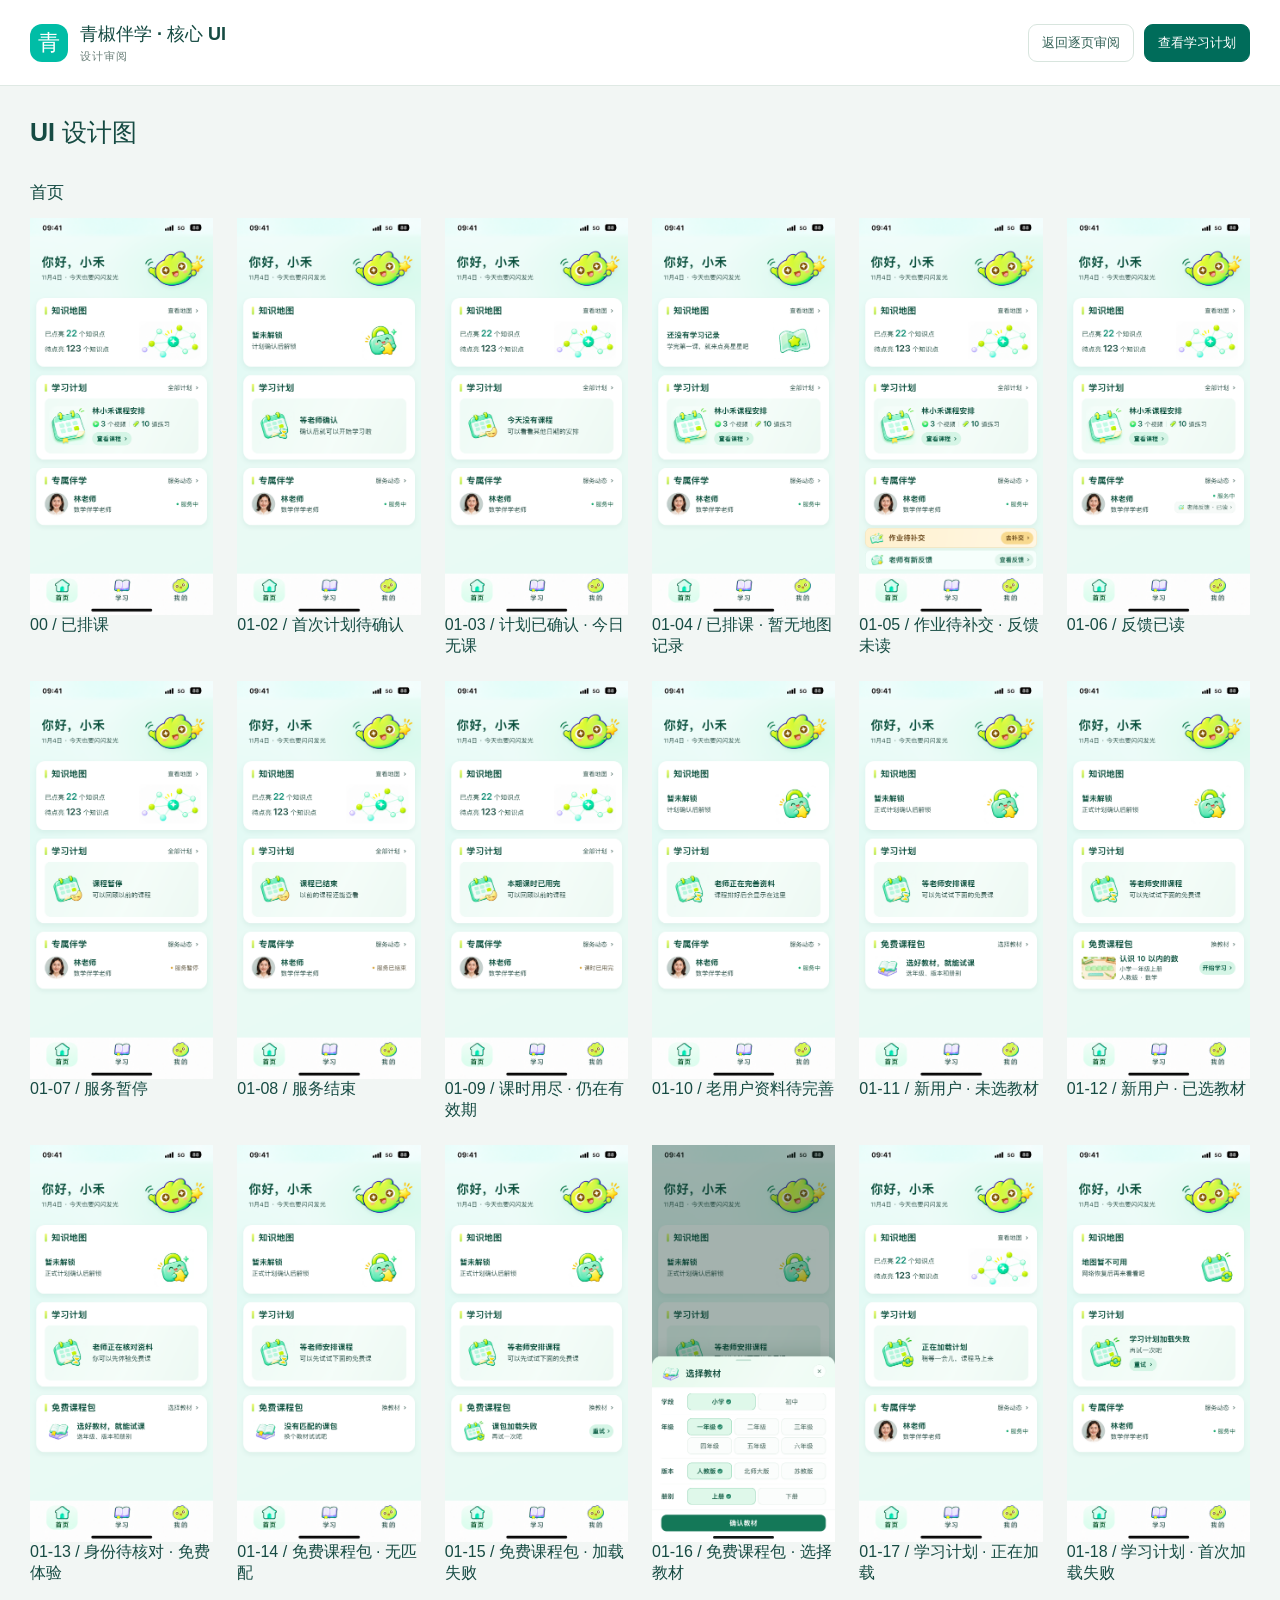
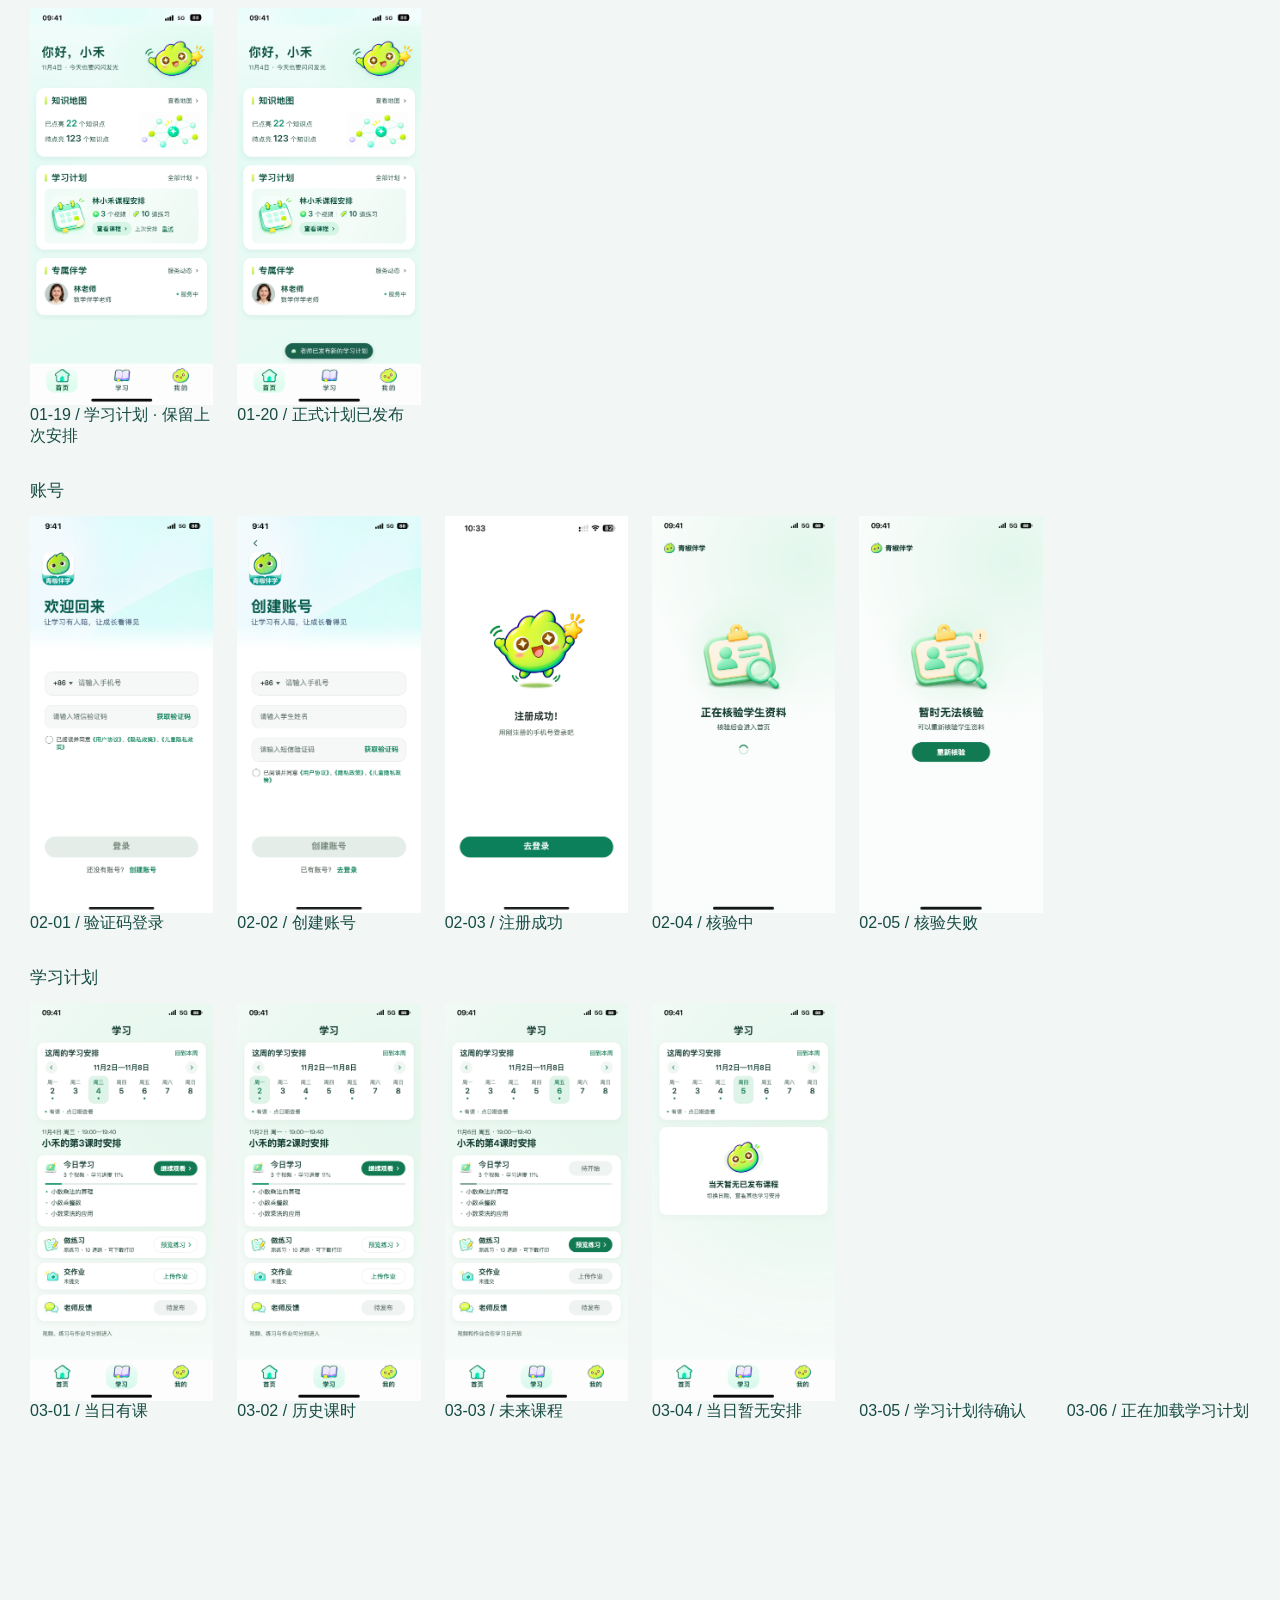
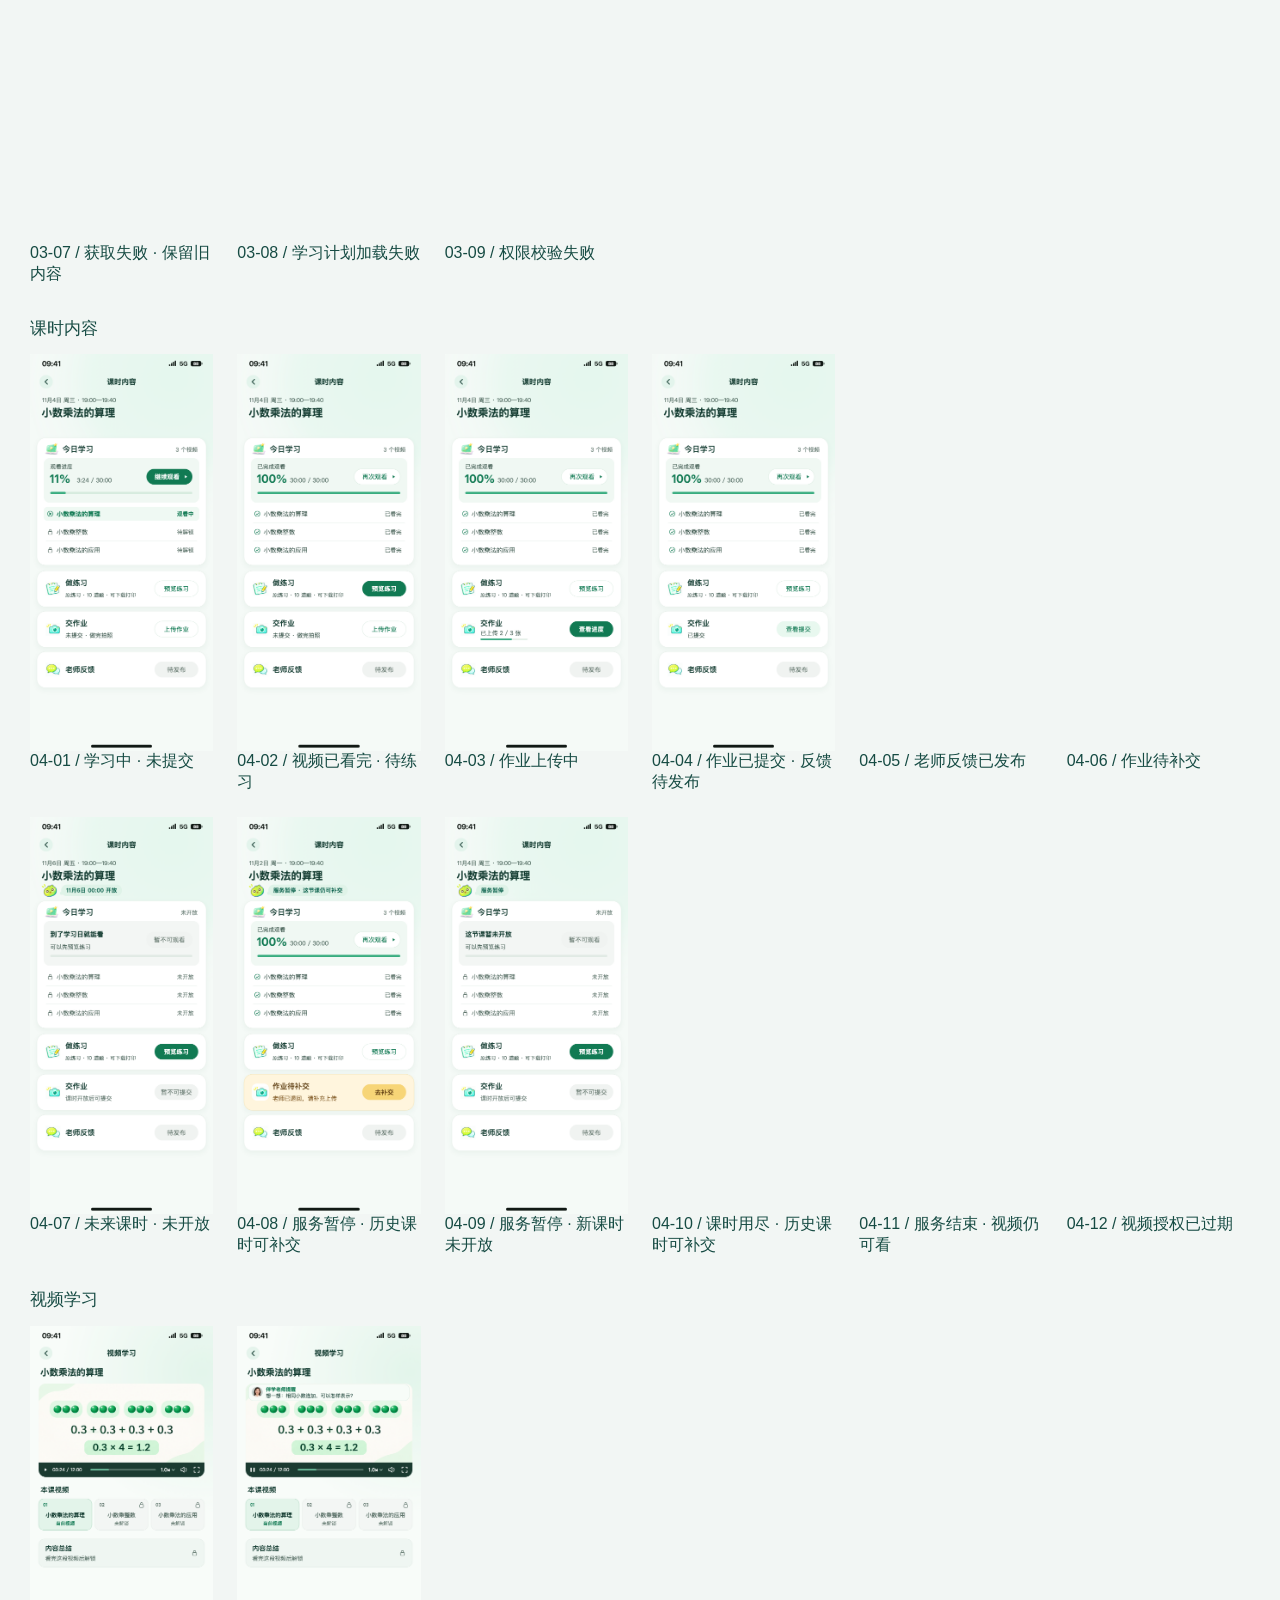
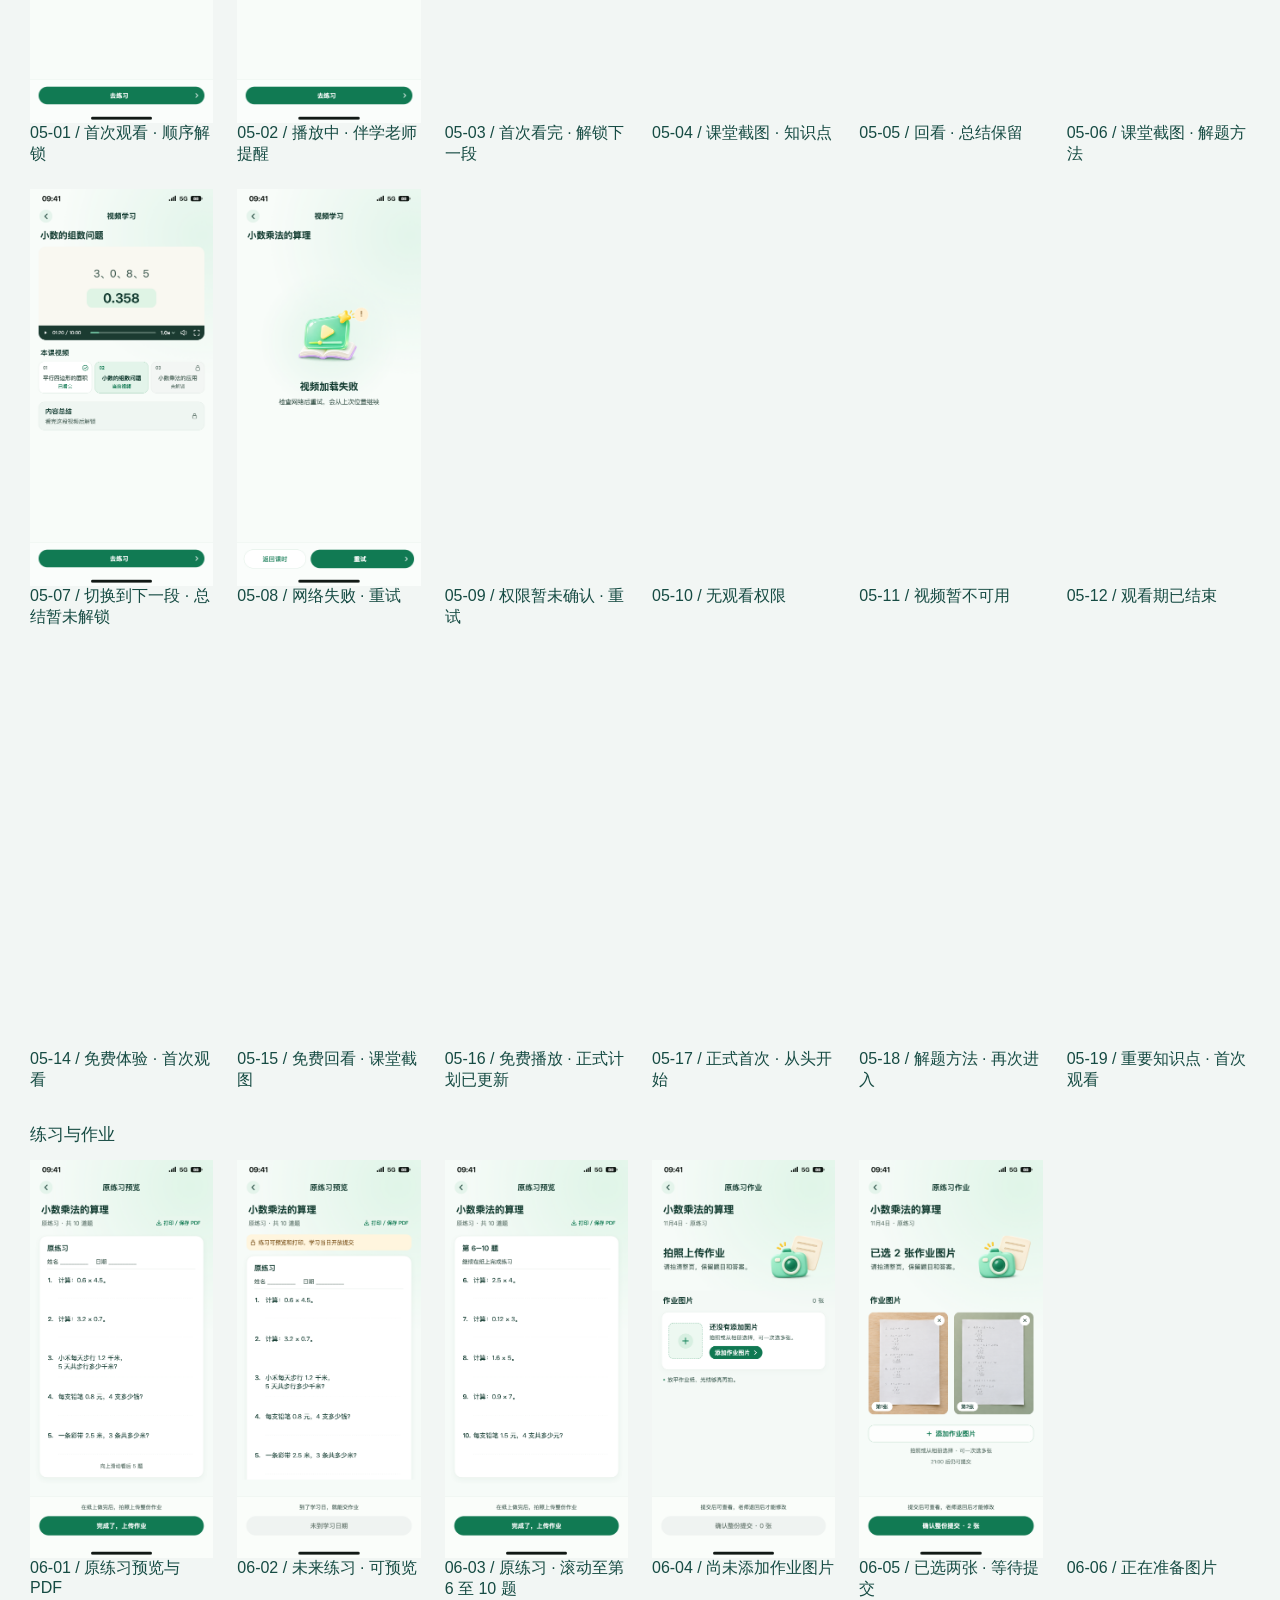
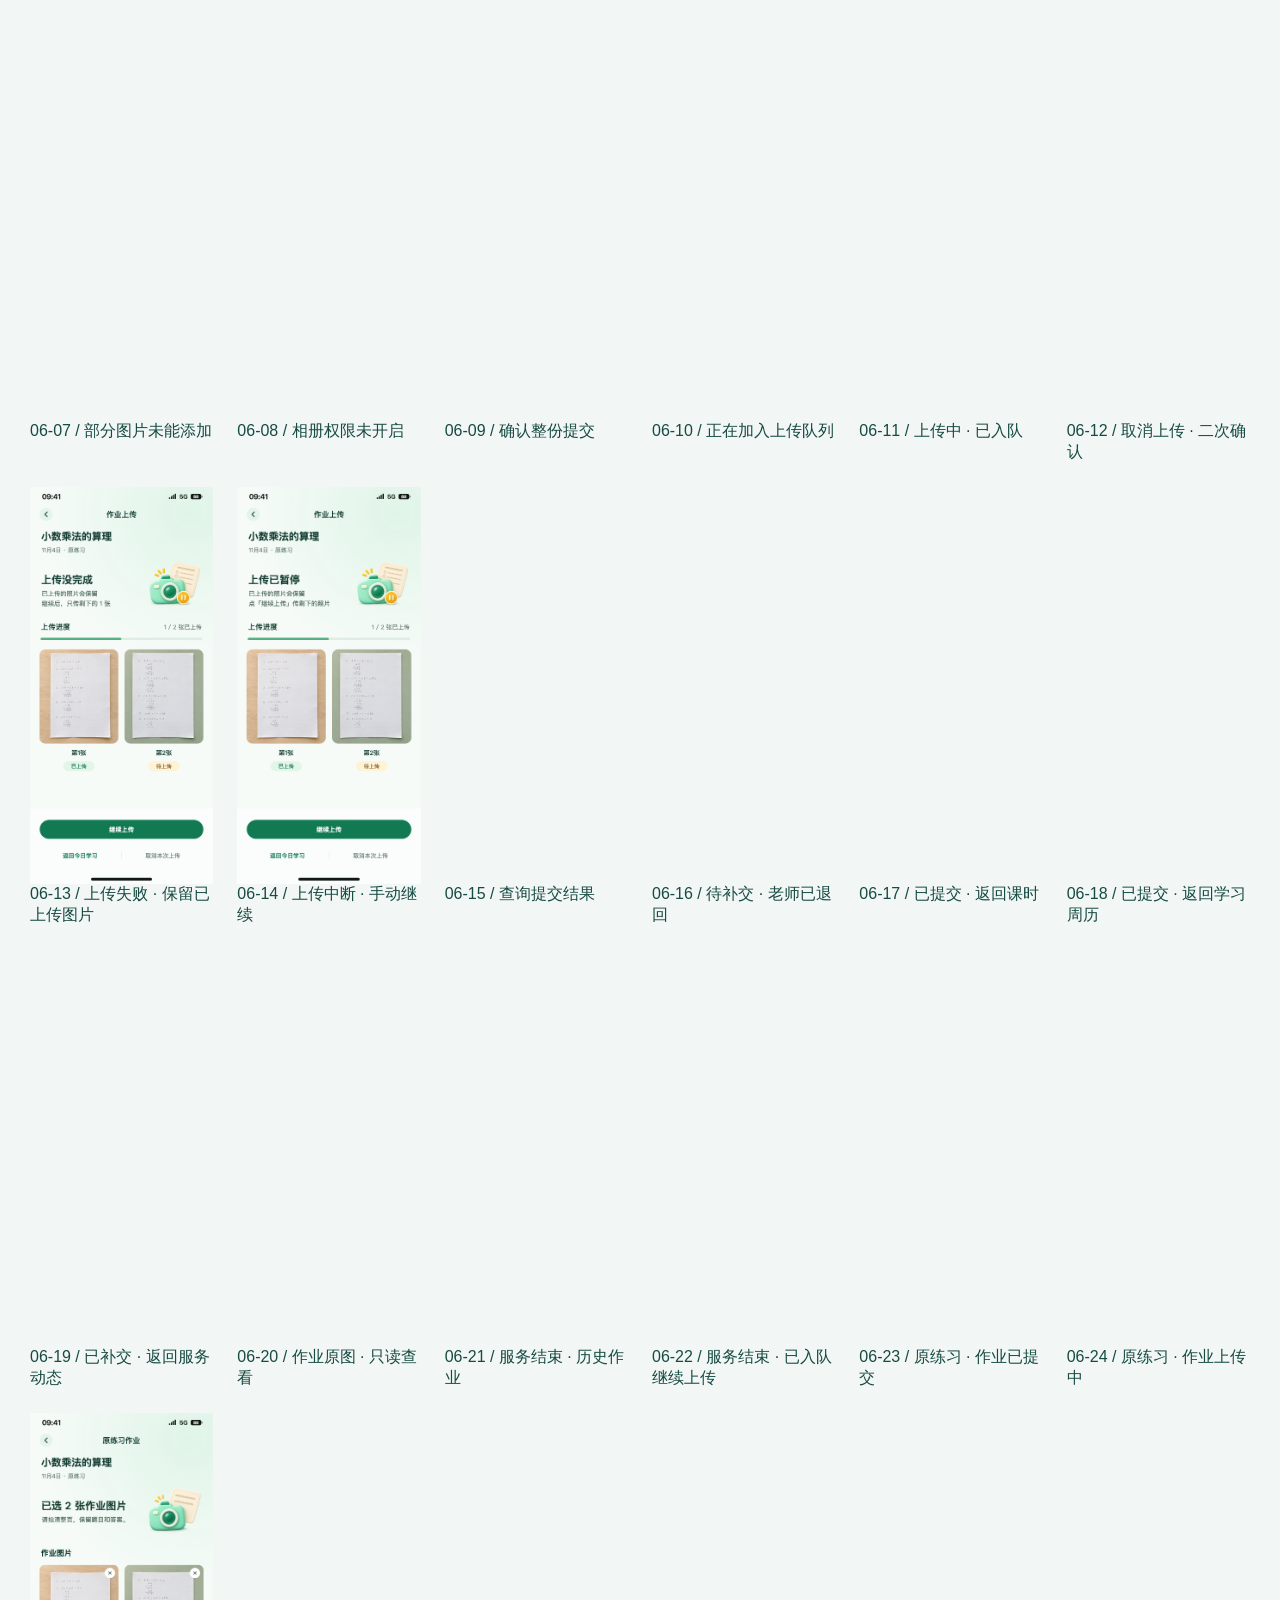
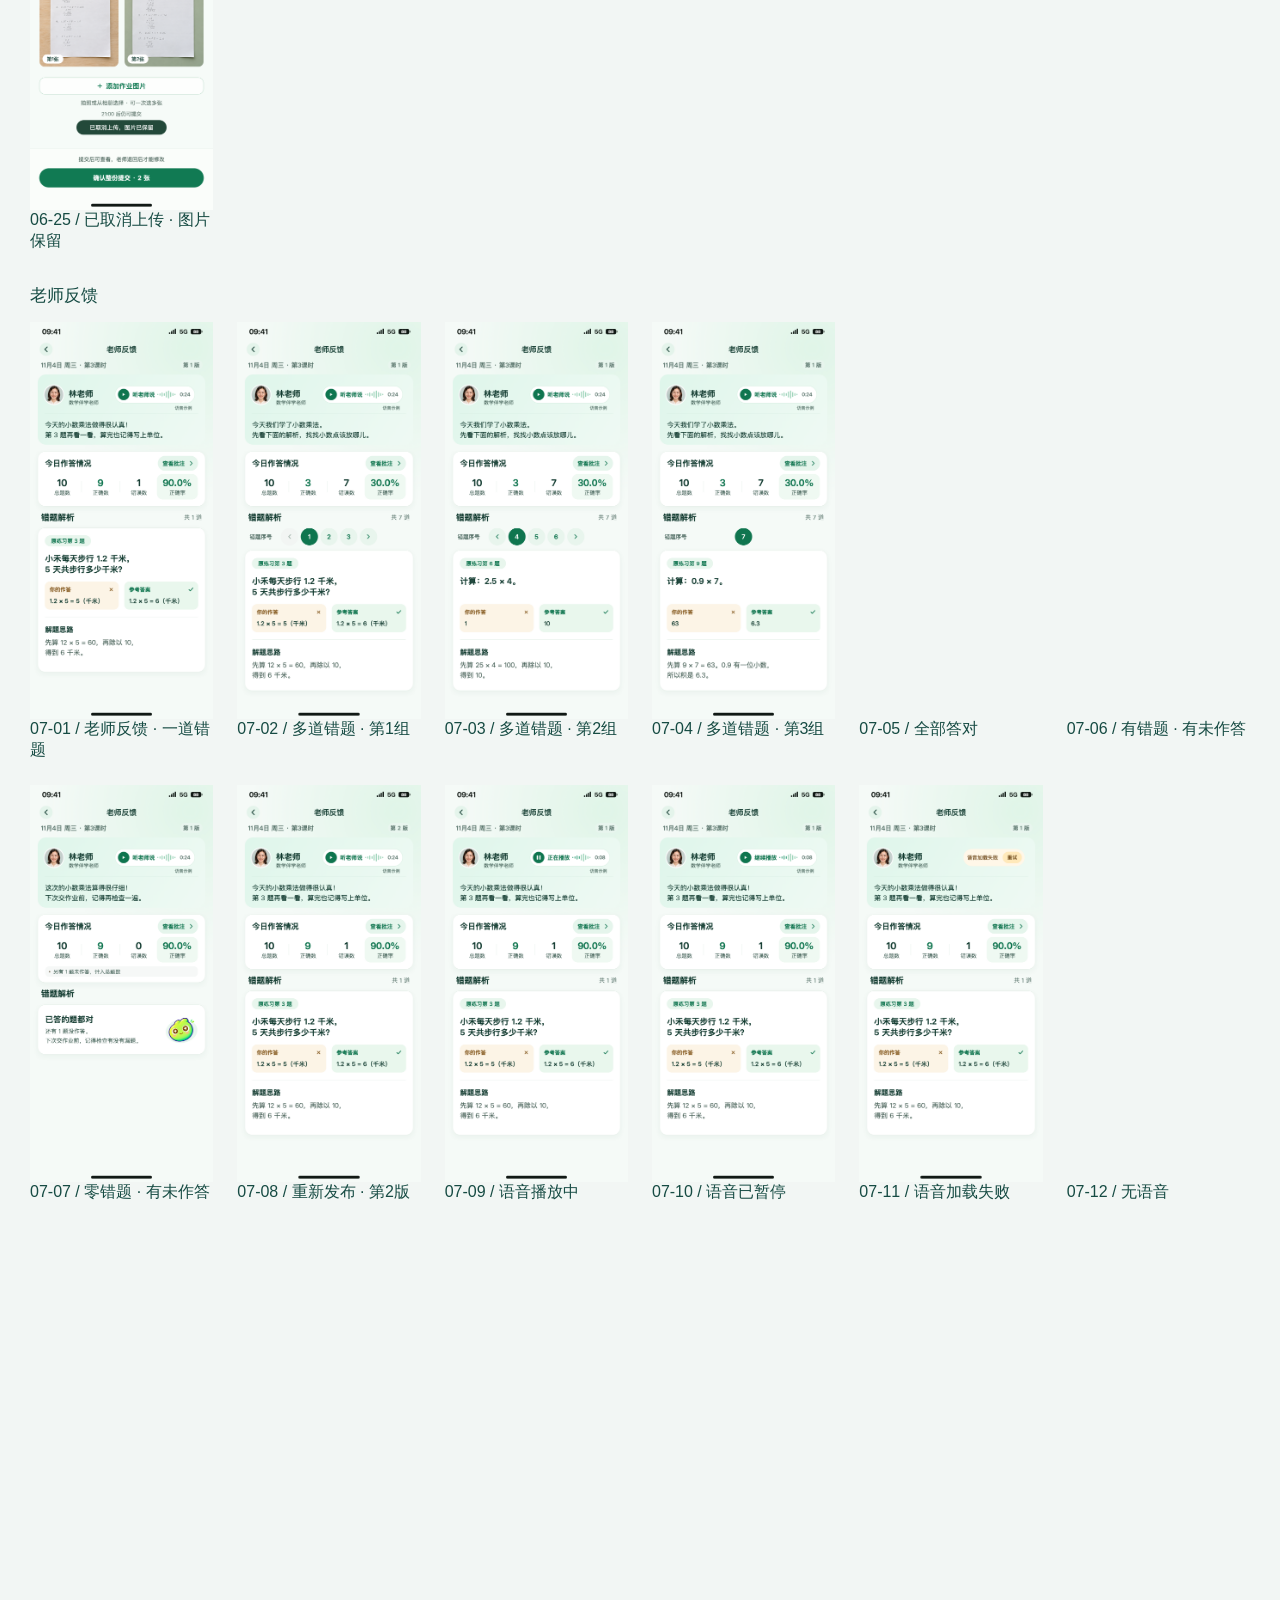
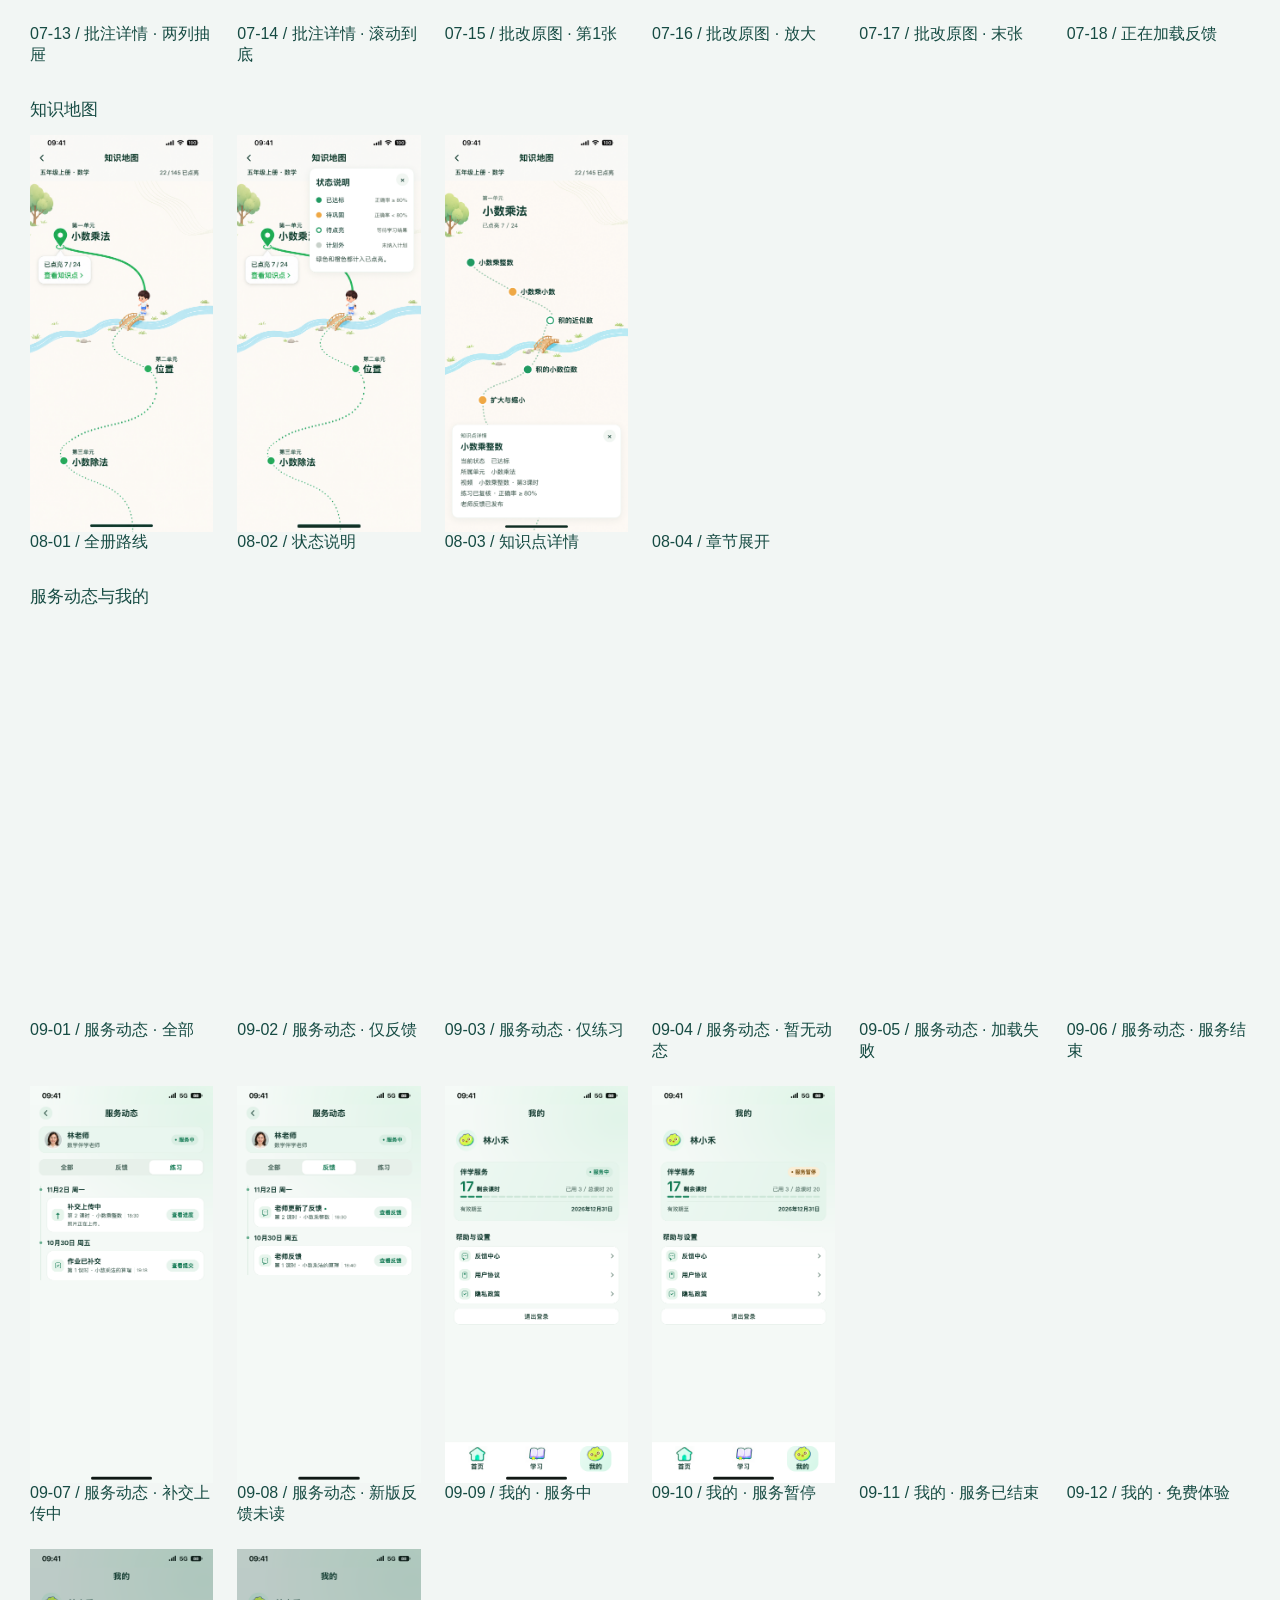
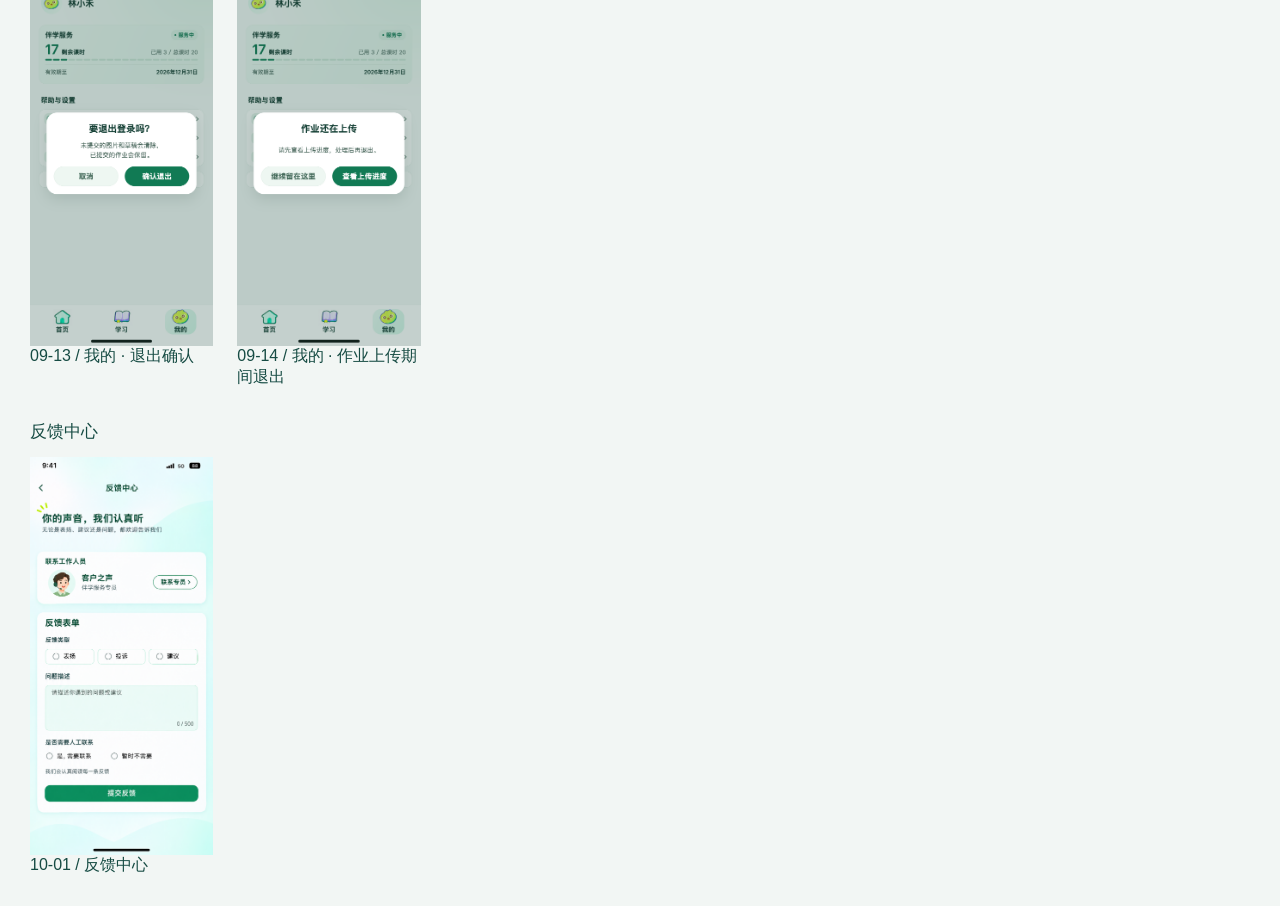
==== commit 8466560b: "Retire legacy prototypes and document current PRD interactions" ====
--- a/index.html
+++ b/index.html
@@ -6,106 +6,33 @@
 .toggle[hidden]{display:none}
 
 .screen{container-type:inline-size}
-.learning-select{position:absolute;z-index:2;left:68%;width:23%;height:4.8%;border:0;border-radius:4px;background:#fff;color:#52668d;padding:0 3.1cqw 0 .5cqw;font-family:inherit;font-size:3.9cqw;cursor:pointer;appearance:none}
-.learning-select.grade{top:44.8%}.learning-select.textbook{top:52.2%}
-.learning-value{position:absolute;z-index:2;left:28.5%;top:31.6%;padding:0 .5cqw;background:#fff;color:#005749;font-size:4.8cqw;font-weight:700}
 .hotspot-continuation{position:absolute;border-radius:inherit}
 .hotspot:hover .hotspot-continuation,.hotspot:focus-visible .hotspot-continuation,.show-hotspots .hotspot-continuation{background:#00ad8c17;outline:1.5px dashed #009e83}
-</style><link rel="stylesheet" href="review-enhancements.css?v=20"><link rel="stylesheet" href="review-current.css?v=3">
+</style><link rel="stylesheet" href="review-current.css?v=4">
 </head><body>
 <header><div class="brand"><div class="brand-mark">青</div><div><strong>青椒伴学 · 核心 UI</strong><small>设计审阅</small></div></div><div class="tools"><label class="toggle"><input id="hotspot-toggle" type="checkbox">显示交互热区</label><button id="overview-toggle">页面总览</button><button id="study-start" class="primary">查看学习计划</button></div></header>
-<main class="shell" id="shell" hidden><aside class="rail"><input id="search" aria-label="搜索页面" placeholder="搜索页面或状态"><nav id="nav" aria-label="设计页面目录"></nav></aside><section class="workspace"><div class="work-head"><div><h1 id="page-title"></h1><p id="page-meta"></p></div><div class="step-controls"><button id="read-interaction" class="detail-jump">交互说明</button><button id="previous" aria-label="上一张">‹</button><button id="next" aria-label="下一张">›</button></div></div><div class="stage" id="stage"><div class="screen" id="screen"><img id="screen-image" alt=""><div id="hotspots"></div><div id="learning-fields"></div></div></div></section><aside class="detail" id="interaction-detail"><h2 id="detail-title"></h2><p id="feature"></p><h3>功能、状态与权限</h3><ul id="rules"></ul><h3>查看交互去向</h3><div id="actions" class="action-links"></div><div class="file-links"><a id="original" target="_blank" rel="noopener">查看原图 ↗</a><a id="download" download>下载 PNG</a></div><p class="hint">手机稿按原尺寸提供下载。短信、上传、播放、反馈等流程使用演示数据。</p><p class="status"></p></aside></main>
+<main class="shell" id="shell" hidden><aside class="rail"><input id="search" aria-label="搜索页面" placeholder="搜索页面或状态"><nav id="nav" aria-label="设计页面目录"></nav></aside><section class="workspace"><div class="work-head"><div><h1 id="page-title"></h1><p id="page-meta"></p></div><div class="step-controls"><button id="read-interaction" class="detail-jump">交互说明</button><button id="previous" aria-label="上一张">‹</button><button id="next" aria-label="下一张">›</button></div></div><div class="stage" id="stage"><div class="screen" id="screen"><img id="screen-image" alt=""><div id="hotspots"></div></div></div></section><aside class="detail" id="interaction-detail">
+  <h2 id="detail-title"></h2>
+  <p id="feature"></p>
+  <p id="requirements"></p>
+  <h3>功能、状态与权限</h3>
+  <ul id="rules"></ul>
+  <section id="actions-section">
+    <h3>可操作入口与结果</h3>
+    <div id="actions" class="action-links"></div>
+  </section>
+  <section id="examples-section">
+    <h3>状态演示</h3>
+    <div id="examples" class="action-links"></div>
+  </section>
+  <div class="file-links">
+    <a id="original" target="_blank" rel="noopener">查看原图 ↗</a>
+    <a id="download" download>下载 PNG</a>
+  </div>
+  <p class="hint">手机稿提供原尺寸下载。操作和状态切换使用演示数据，正式接口与资源需联调验证。</p>
+</aside></main>
 <section class="overview" id="overview"><h1>UI 设计图</h1><div id="overview-groups"></div></section>
-<script id="review-data" type="application/json">{"screens":[{"id":"00","group":"首页","name":"首页 · 已排课","file":"00-首页-已排课.png"},{"id":"00-empty","group":"首页","name":"首页 · 未排课","parent":"00","file":"00-首页-未排课.png"},{"id":"01","group":"账号","name":"手机号登录","parent":null,"spec":"A clean welcoming phone-code login screen, no tabs or back arrow. Compact green pepper smiling brand logo above 青椒伴学. Warm heading 欢迎回来 and subtitle 让学习有人陪，让成长看得见. White form card contains labels 购课登记手机号 and 短信验证码, phone input placeholder 请输入购课登记手机号, code input 请输入验证码 and inline 获取验证码. Wide turquoise 登录并开始学习 button. Below an UNCHECKED consent checkbox with 我已阅读并同意 plus separate 用户协议 and 隐私政策 text links. Small supporting text 仅面向已购伴学服务、由老师建档的学生. No registration, no password login, no social logins, no fake SMS duration/countdown, no demonstration 123456 in product UI. Friendly illustration no more than 20% of screen.","file":"01-手机号登录.png"},{"id":"02","group":"账号","name":"选择学生","parent":null,"spec":"Subpage title 选择学生. Heading 今天，陪谁一起学习？ subtitle 同一账号下的学生，学习记录各自独立. Two large tappable white student rows: illustrated friendly pepper avatar, 林小禾 / 五年级 · 数学, right chevron; second slightly different friendly pepper expression, 林小满 / 七年级 · 数学, right chevron. Subtle current badge 当前学生 on 林小禾 for this switch-student variant, not an editable control. Bottom explanation 学生档案由老师建立，如有疑问请联系老师. No 新增学生, no editing grade, no destructive controls. No bottom tabs.","file":"02-选择学生.png"},{"id":"02A","group":"账号","name":"完善学习信息","parent":"02","file":"02A-完善学习信息-v2.png","spec":"沿用02的852×1846画布比例；按当前学生确认年级及教材版本。","artwork":"assets/learning-reference.png"},{"id":"03","group":"账号","name":"未关联学生","parent":null,"spec":"Subpage title 暂未关联学生. Spacious centered empty-state illustration: small friendly pepper holding an unlinked student card, modern teal/lime illustrative style, not sad or alarming. Title 当前手机号尚未关联学生. Body 请使用购课登记手机号登录，或通过已有服务渠道联系老师. A single primary 更换手机号 button. Below subtle helper 学生档案由老师建立. No 自动创建, no 注册, no invented teacher contact QR or unknown phone.","file":"03-未关联学生.png"},{"id":"04","group":"学习","name":"周历与待发布周报","parent":null,"spec":"Main STUDY tab screen. Page heading 学习, subtitle 看得见安排，也看得见每一次努力, small pepper mascot top right matching brand. First white calendar card: title 这周的学习安排, small 回到本周 link. Week header left/right chevrons, 11月2日—11月8日. Exactly one row of seven days 周一 2, 周二 3, 周三 4, 周四 5, 周五 6, 周六 7, 周日 8. 4 selected turquoise rounded capsule, small course dots under 2,4,6, no dots other dates. Supporting legend 有已发布安排 · 点击日期查看. Below section 本周学习周报, generous white empty-state card with small illustrated report/book icon, 本周周报尚未发布, 老师发布后，你可以在这里查看, secondary outlined 查看上周周报 button. No monthly calendar, no separate tabs for 周计划/学习周报, no create plan control. Bottom navigation visible with 学习 active.","file":"04-周历与待发布周报.png"},{"id":"05","group":"学习","name":"上周已发布周报","parent":"04","spec":"Keep precisely the same 学习 main screen layout as second reference, with 学习 tab selected. Calendar week changes to 10月26日—11月1日 and seven day numbers 26,27,28,29,30,31,1, course dots under26,28,30; 30 selected. Section 上周学习周报. Replace unpublished empty card with published report card, small report illustration on right, title 一周，一点进步, date10.26—11.01, metadata 3次安排 · 2份作业已提交, small 已发布 · 第1版 pill, turquoise 查看周报 button. Keep 回到本周 link and week chevrons.","file":"05-上周已发布周报.png"},{"id":"06","group":"学习","name":"日期课程弹层","parent":"04","spec":"Date-schedule BOTTOM SHEET overlay on the same 学习 calendar screen as second reference. Dim background softly but retain recognizable calendar and tab bar; overlay covers lower ~53%. Sheet white, rounded top corners, drag handle and close x. Title 11月4日的学习安排, subtitle 周三 · 已发布. One course white/mint card: 数学, 小数乘法的算理, 今天19:00—19:40. Small beautiful math video thumbnail 0.3 × 4 with play symbol, metadata 视频1个 · 原练习3题. Two clear actions: primary 进入学习, secondary 预览练习. Do not repeat 今天上课 badges, do not force video before practice. Sheet padded above home indicator, no tab bar on top of sheet.","file":"06-日期课程弹层.png"},{"id":"07","group":"学习","name":"当天无课程弹层","parent":"06","spec":"State variant of the date-schedule bottom sheet second reference. Background calendar retains current week but select 周四5. Compact white bottom sheet about 36% height with close button and handle. Heading 11月5日的学习安排. Small outlined mint calendar illustration. Message 当天暂无已发布课程. Supporting text 可以切换日期，查看其他学习安排. Neutral 知道了 button that closes sheet. No course cards, no 创建计划 or guessed future plans, no fake data.","file":"07-当天无课程弹层.png"},{"id":"08","group":"课时","name":"课时详情","parent":null,"spec":"Subpage header 学习内容. Top date 11月4日 周三 · 19:00—19:40, heading 小数乘法的算理. Supporting 按自己的节奏开始，不需要依次完成. FOUR compact separate white action cards stacked with balanced spacing, not a timeline requiring order. Each has colorful icon left, text middle and control right:\n看视频 / 已观看35% / 继续观看.\n做练习 / 原练习 · 3题 · 可下载打印 / 预览练习.\n交作业 / 纸笔完成后，拍照整份上传 / 上传作业.\n老师反馈 / 老师发布后可以查看 / 查看状态 (secondary).\nAt bottom a quiet tip 视频、练习与作业可自由进入. No completed/掌握 claims. No empty 加练 entry before teacher publishes, no tabs. All four action cards must fit without compressed glyphs.","file":"08-课时详情.png"},{"id":"09","group":"课时","name":"未来课时未开放","parent":"08","spec":"Exact layout variant of lesson detail reference. Date11月6日 周五 · 19:00—19:40, same course 小数乘法的算理. Add quiet visible mint notice 11月6日00:00开放视频与作业提交 and small 北京时间. 看视频 card locked with 未到学习日 and gray disabled 待开放; 做练习 card remains active 预览练习 with3题 and PDF info; 交作业 locked 待开放; 老师反馈 secondary 查看状态 not a fake published result. Supporting text 现在可以预览练习. No countdown or unlock time19:00; schedule time is not the lock threshold.","file":"09-未来课时未开放.png"},{"id":"10","group":"视频","name":"视频学习 · 多课程","parent":null,"spec":"390×844布局基准，852×1846设计稿；一排三节课程，播放器内倍速，关键节点真人形象AI老师讲解示意；下方总结卡片留足间距，无播放位置提示行。","file":"10-视频学习-v2.png","artwork":"assets/video-reference.png"},{"id":"11","group":"视频","name":"网络失败","parent":"10","spec":"Same 视频学习 layout as reference. Within 16:9 player replace lesson image with calm very pale mint error surface, small tasteful disconnected-network illustration, heading 网络连接失败, helper 请检查网络后重试 and primary 重试播放 button. Keep below course 小数乘法的算理 and remembered-position helper. Bottom 前往练习 remains accessible. No cartoon alarm, no entire-screen huge warning. Preserve page geometry.","file":"11-网络失败.png"},{"id":"12","group":"视频","name":"无观看权限","parent":"10","spec":"Same 视频学习 page geometry. In player state surface use small mint shield/lock illustration, heading 暂无该视频观看权限, helper 请联系老师了解详情. No retry-play button, no purchase or renew CTA. Course title and 前往练习 remain below. Secondary 联系老师 text control may open existing shared contact sheet. Distinguish this state clearly from network failure.","file":"12-无观看权限.png"},{"id":"13","group":"视频","name":"资源不可用","parent":"10","spec":"Same 视频学习 page geometry. In player state area show small mint file/video unavailable illustration, heading 视频资源暂不可用, helper 请稍后再试，或联系老师了解详情. No claim permission expired, no invented reason, no purchase or renewal. Keep course heading and 前往练习 below.","file":"13-资源不可用.png"},{"id":"14","group":"视频","name":"观看有效期届满","parent":"10","spec":"Same 视频学习 page geometry. Player state shows small calendar-lock illustration, heading 视频观看有效期已届满, helper 请联系老师了解详情. Secondary 联系老师 button. Retain 小数乘法的算理 and 前往练习 below. Do not show guessed validity length or automatic renewal. Do not call this 服务到期: video authorization is independent of service.","file":"14-观看有效期届满.png"},{"id":"15","group":"练习作业","name":"原练习预览","parent":null,"spec":"Subpage 练习预览. Label 原练习 · 纸笔作答, right 共3题, heading 小数乘法的算理. White paper-like content with three clear numbered questions and generous ruled handwriting space:\n1. 计算：0.3 × 4 = ______\n2. 一盒彩笔2.5元，买3盒一共多少钱？\n3. 小禾每天步行1.2千米，5天一共步行多少千米？\nThese are static printable questions, NOT input fields, no answer buttons or correct answers.\nBottom fixed action area with outlined 下载原练习PDF and primary 完成了，上传作业. Small helper 练习PDF不含答案，反馈发布后可查看. Ensure handwriting spaces and questions visible; numbered questions printed on a single paper sheet. No bottom tabs.","file":"15-原练习预览.png"},{"id":"16","group":"练习作业","name":"老师加练预览","parent":"15","spec":"Same printable exercise page layout but nav title 巩固加练. Tag 老师发布 · 一轮加练. Title 小数乘法巩固练习, 共3题. Paper questions: 1.计算：0.4 × 3 = ______; 2.每盒彩笔2.6元，4盒共多少元？; 3.每天步行1.5千米，4天共多少千米？ Handwriting areas, no answers and no online inputs. Bottom secondary 下载加练PDF and primary 完成了，上传加练. Small text 老师发布后即可完成，不另扣课时. No automatic second round, no mastery meter.","file":"16-老师加练预览.png"},{"id":"17","group":"练习作业","name":"多图作业待提交","parent":null,"spec":"Subpage 原练习作业. Course 小数乘法的算理, subtitle11月4日 周三 · 原练习. Gentle helper 请拍清整页，保留题目和答案. White upload area: two realistic photographed elementary math homework paper thumbnails with tidy visible pencil arithmetic and page numbers 第1张, 第2张. These are photographs, not flat icons. Each thumbnail small x delete control at top-right. A third equal-size dashed mint + 添加图片 tile with 拍照或从相册选择 helper. Below note 支持多张图片，不支持PDF上传. Wide bottom primary 确认整份提交 · 2张. Helper 提交后可查看，老师退回后才能修改. Small neutral note 21:00后仍可提交. No demo-image button, no hard-coded file-size limit or max count.","file":"17-多图作业待提交.png"},{"id":"18","group":"练习作业","name":"整份提交确认","parent":"17","spec":"Exact upload page as reference behind a lightly dimmed scrim. White compact BOTTOM SHEET with handle, small check/document illustration. Heading 确认提交这份作业？ Body 共2张图片，请确认题目与答案完整清晰. Small helper 提交后可查看，老师退回后才能修改. Full turquoise 确认提交 and secondary 继续检查. Close x, safe bottom padding. Photo thumbnails behind stay selected. No automatic deletion, no irrevocable exaggerated warning.","file":"18-整份提交确认.png"},{"id":"19","group":"练习作业","name":"上传失败保留图片","parent":"17","spec":"Exact editable upload page geometry as reference, keep BOTH homework photo thumbnails selected with delete controls and add tile. Add in-context gentle coral error row 上传失败，已保留所选图片 and secondary 请检查网络后重试 near submission area. Primary button 重试整份提交 · 2张. No reset to empty, no success badge, no clearing thumbnails. Maintain original course/date and readable helper. A soft red error icon only, not a full red page.","file":"19-上传失败保留图片.png"},{"id":"20","group":"练习作业","name":"提交成功只读","parent":"17","spec":"Same 原练习作业 page, course/date. Replace upload zone with submitted white card. Small mint success illustration, heading 作业已提交, subtitle 等待老师反馈. Show exactly two uploaded homework photo thumbnails labelled 第1张 and 第2张 in read-only mode: NO delete x, NO +tile, NO replace/upload action. Supporting 提交后不可自行覆盖，老师退回后可重新上传. Secondary 查看反馈状态 button. Small success toast 已提交，等待老师反馈 at lower area, not over controls. No invented response deadline.","file":"20-提交成功只读.png"},{"id":"21","group":"练习作业","name":"老师退回补交","parent":"17","spec":"Editable upload state nav 原练习作业, course 小数乘法的算理, date11月2日 周一 · 原练习. Prominent but soft amber notice: 老师已退回，请补充上传, explanation 第3题照片不完整，请补充包含题目和答案的整页照片. Preserve two existing photo thumbnails, each has delete x and 第1张/第2张 labels, plus +添加图片 tile. One outlined amber marker on second thumbnail 待补充. Bottom primary 确认补交 · 2张. Helper 21:00后仍可提交. No teacher-side buttons, no losing original images, no close-service notice in this active-service state.","file":"21-老师退回补交.png"},{"id":"22","group":"练习作业","name":"作业图片大图预览","parent":"17","spec":"Full-screen IMAGE VIEWER, not upload editor. Deep charcoal backdrop, top statusbar light. Top-left back chevron, centered 作业图片, top-right 1 / 2. Large legible realistic photograph of elementary math homework sheet centered with correct paper proportions, handwritten pencil calculations for 0.3×4=1.2, 2.5×3=7.5元, 1.2×5=6千米, with appropriate question text. Entire sheet visible without stretching, subtle margin. Bottom understated 左右滑动查看图片 and small home indicator. No delete button, no sharing to external platforms, no extra tab bar. This viewer may be dark because photo viewing requires focus; keep brand control accent turquoise.","file":"22-作业图片大图预览.png"},{"id":"23","group":"反馈周报","name":"反馈待发布","parent":null,"spec":"Subpage 老师反馈. Course 小数乘法的算理, date11月4日 周三. Main centered white state card with friendly small illustrated letter/report and tiny pepper, heading 已提交，等待老师反馈. Supporting 老师正式发布后，你可以看到逐题结果与学习建议. Secondary 查看已提交作业. Keep sufficient airy spacing. No provisional AI results, no answers, no visible draft version, no countdown or promised release time. A discreet bottom text 每一次认真，都值得被看见.","file":"23-反馈待发布.png"},{"id":"24","group":"反馈周报","name":"老师反馈","parent":null,"spec":"蓝色为今日知识点，红色为练习掌握情况，绿色为后续加强方向；错题解析支持批注详情底部抽屉和不同批注原图。","file":"24-老师反馈-v2.png","artwork":"assets/feedback-reference.png"},{"id":"24A","group":"反馈周报","name":"练习批改详情","parent":"24","file":"24A-批注详情-v2.png","artwork":"assets/feedback-reference.png"},{"id":"25","group":"反馈周报","name":"学习周报概览","parent":null,"spec":"Subpage 学习周报. Mint introductory area small report illustration; date10月26日—11月1日; title 小步向前，每一步都算数; subtitle 林小禾 · 数学周报 · 已发布第1版. Main white stats card 这一周的学习记录 with exactly 3 安排课程, 2 提交作业, 1 待提交. Next card 练习记录 with 3 rows: 原练习正确率 / 4/6 · 66.7%; 错题加练 / 1/3 · 33.3%; 全对巩固 / 暂无数据. Small informational note 原练习未交与待复核单列；加练待复核计入分母，不等同答错. Follow teacher-suggestion card visible near bottom 林老师想对你说, short 继续练习应用题，记得写清列式与单位. Fixed bottom 下载已发布周报PDF button with reserve space. No share link, no mastery, no study-time predictions, no red pie chart. Page can scroll, keep readable type.","file":"25-学习周报概览.png"},{"id":"26","group":"反馈周报","name":"学习周报明细续屏","parent":"25","spec":"A scrolled continuation of SAME 学习周报 detail, not a new module. Keep pinned back header 学习周报, small 已发布第1版. At top teacher card 林老师想对你说 with photo and advice 你认真完成了两次练习。下周继续练习应用题，记得写清列式与单位；未提交的作业也可以补上. Next card 课程与视频安排 with three entries:\n10月26日 小数乘整数 / 安排已结束;\n10月28日 小数乘小数 / 安排已结束;\n10月30日 小数乘法的应用 / 安排已结束.\nEach small tasteful video thumbnail, no fabricated watched status.\nNext explanation card 统计说明: 原练习：2份已完整复核，1份未交单列. 加练：1题正确、1题错误、1题待复核. 安排结束不代表学习完成. Distinguish 待复核 from 错误. Bottom same fixed 下载已发布周报PDF button. Do not duplicate top hero or nav tabs. Readable breathing room.","file":"26-学习周报明细续屏.png"},{"id":"27","group":"我的","name":"我的 · 反馈中心入口","parent":null,"spec":"原林老师企业微信卡片替换为反馈中心入口；点击跳转37反馈中心，不展开联系老师弹层。","file":"27-我的-v2.png","artwork":"assets/my-reference.png"},{"id":"37","group":"我的","name":"反馈中心","parent":"27","file":"37-反馈中心-v2.png","artwork":"assets/center-reference.png"},{"id":"29","group":"我的","name":"退出登录确认","parent":"27","spec":"Same 我的 page softly dimmed behind a centered compact white rounded confirmation dialog. Heading 退出当前账号？ Body 学习记录会保留，下次登录后可继续查看. Two equal horizontally aligned buttons 取消 neutral and 确认退出 turquoise. No danger-red destructive delete-account action. Background bottom tab remains visible dimmed. No invented checkbox or account erasure.","file":"29-退出登录-v2.png","artwork":"assets/my-reference.png"},{"id":"30","group":"练习作业","name":"服务结束历史作业只读","parent":"20","spec":"Same read-only submitted 原练习作业 layout as reference. Course 小数乘法的算理 date11月2日 周一 · 原练习. At top soft amber note 服务已结束，历史作业仍可查看，不支持补交. Two read-only homework thumbnails with no delete/add controls. Label 历史作业 · 已提交. Bottom neutral contact button 联系老师. No 上传/补交 enabled button, no clearing history. A small helpful text 视频观看权限独立，以资源实际状态为准. This is service ended, NOT video expired.","file":"30-服务结束历史作业只读.png"},{"id":"31","group":"状态规范","name":"服务状态组件规范","parent":"27","spec":"EXCEPTION to single phone screenshot: create ONE polished portrait 390:844 COMPONENT STATE SHEET, same visual system and readable compact Chinese, no phone statusbar or bottom tabs. Title 伴学服务 · 状态规范, subtitle 四种状态的统一表达. Four vertically stacked white compact component cards:\n已暂停: 30总课时 /6已消 /24剩余; 暂停期间不新增安排，历史作业仍可补交.\n课时已耗尽 · 有效期内:30总课时 /30已消 /0剩余; 不新增安排，历史作业仍可补交.\n已到期:30总课时 /6已消 /24剩余; 历史记录可查看，作业不可补交.\n已结束:30总课时 /6已消 /24剩余; 历史记录可查看，作业不可补交.\nEach status combines label and gentle semantic icon, never color only. Footer 视频权限独立，不随服务状态自动取消. Keep common student service dates2026.10.20—2027.01.20 as fixture in small line once, no arbitrary reason for paused/ended and no renewal CTA. This is a labeled design handoff sheet showing reusable components, not all these states simultaneously in actual product.","file":"31-服务状态组件规范.png"},{"id":"32","group":"状态规范","name":"表单与操作反馈规范","parent":"01","spec":"EXCEPTION: ONE portrait 390:844 UI COMPONENT STATE SHEET, not actual app page. Title 操作反馈 · 状态规范. Clean readable white/mint examples of these six independent components with headings:\n1 手机号输入错误: phone input shows1380000800 in soft coral border; helper 请输入正确的11位手机号.\n2 验证码错误: code input ******; helper 验证码错误或已失效，请重试.\n3 未同意协议: checkbox unchecked; helper 请先阅读并同意用户协议与隐私政策.\n4 上传中: turquoise disabled button spinner 正在提交，请稍候; note 保留图片，避免重复提交.\n5 复制结果: two small separate toast examples 已复制企业微信号 and 复制未成功，请长按微信号复制.\n6 图片类型错误: neutral inline toast 仅支持图片，不支持PDF.\nNo duration/countdown values, no invented upload maximum, no fake submission success claim. Use realistic input/button components matching approved visual style, tidy spacing and clearly separated examples. No bottom tabs or phone statusbar, these are implementation reference components. Include 逐题状态 reusable badges 正确/错误/未作答/待复核 with icons.","file":"32-表单与操作反馈规范.png"},{"id":"33","group":"账号","name":"协议阅读模板","parent":null,"spec":"Subpage title 用户协议. Slim subtitle 青椒伴学. Clean white reading surface within mint canvas. Show honest placeholder reading template, not fabricated legal contract: small gray label 协议正文待业务与法务提供, title 用户协议, one short paragraph 这里将展示经确认的正式协议正文。当前页面仅用于展示阅读页样式与返回路径. Add modest section example 适用范围 / 正文确认后展示 and small label 隐私政策共用本阅读模板. Neutral back arrow in header and bottom 返回上一页 button. No fake consent to nonexistent legal terms, no registration/payment or legal guarantees. Important: this is a visually finished reading-page TEMPLATE with explicitly pending text, not a claim that legal document is complete.","file":"33-协议阅读模板.png"},{"id":"34","group":"练习作业","name":"未来课程练习可预览提交未开放","parent":"15","file":"34-未来课程练习可预览提交未开放.png","spec":"Future-course variant of the exact original exercise preview reference. Keep nav练习预览, course小数乘法的算理, all three original questions and handwriting space, readable type, card and download button. Small quiet notice above questions 11月6日00:00开放作业提交 · 北京时间. Bottom 下载原练习PDF remains ACTIVE outlined turquoise. Right submission button GRAY and DISABLED, text 学习日当天开放提交. No arrow or active turquoise upload control. Clearly label 原练习 · 纸笔作答. Future exercise can be previewed and downloaded, but original homework cannot yet be submitted. No countdown, no tabs. One portrait mobile screen390:844."},{"id":"35","group":"练习作业","name":"首次上传空态","parent":"17","file":"35-首次上传空态.png","spec":"Original homework initial upload EMPTY state of the exact reference17. Keep nav原练习作业, course小数乘法的算理, date11月4日 周三 · 原练习, gentle helper请拍清整页，保留题目和答案. Remove ALL photo thumbnails, deletion controls and page badges. Replace with clean white upload card with a small tasteful camera and paper illustration, clear dashed mint + 添加作业图片 target, helper 拍照或从相册选择 · 支持多图. Note 仅支持图片，不支持PDF上传. Bottom GRAY DISABLED primary button 确认整份提交 · 0张, no active turquoise submit. Keep helper 提交后可查看，老师退回后才能修改 and small21:00后仍可提交. Comfortable whitespace, no giant decorations, no demo-image button, no invented file count or size limits. One portrait mobile screen390:844."},{"id":"36","group":"练习作业","name":"加练作业独立上传","parent":"17","file":"36-加练作业独立上传.png","spec":"Independent EXTRA PRACTICE homework upload variant of reference17. Nav title 加练作业, course title 小数乘法巩固练习, subtitle10月30日 周五 · 老师发布加练. Small tag 加练独立提交. Keep upload card geometry, friendly helper请拍清整页，保留题目和答案. Exactly TWO realistic photographed math extra-practice homework pages, each has delete x and第1张/第2张. Third +添加图片 target 拍照或从相册选择. No original homework images; photos show handwriting on decimal multiplication worksheets. Primary 确认加练提交 · 2张. Footer 加练不另扣课时，提交记录与原练习独立. Small supporting sentence 老师发布后即可完成. No future-course lock, no second-round auto assignment. No bottom tabs. One portrait mobile screen390:844."}],"interactions":{"10":{"feature":"一张视频学习页：课程切换、播放器内控制、关键节点AI老师讲解示意及对应内容总结。","rules":["顶部单排切换小数乘法的算理、小数乘整数、小数乘法的应用。标题、例题、总结及播放状态随课程同步更新。","每个学生、每节课程分别保留当前浏览会话的进度和倍速；切换课程不混用。","倍速只出现在播放器内，支持0.75×、1.0×、1.25×、1.5×、2.0×；删除播放器外的播放位置提示行。","关键知识节点在视频左下角展示真人形象AI老师，避开题目及控制栏；拖动进度可预览出现和收起。","课程选择、播放示意、进度、倍速可操作；未连接真实视频、人物口播和AI分析服务。老师是静态形象示意，时间点为演示样例。","三节视频共用本课时的原练习入口；课程条、播放器、总结之间留足间距，仅保留一张视频页面。"],"actions":[["去练习","15"],["返回课时","08"],["网络失败状态","11"]]},"11":{"feature":"网络失败，可重试播放。","rules":["保留上次播放位置；重试成功回正常态。","加载过程中防重复重试，失败不清空学习上下文。"],"actions":[["重试播放成功","10"],["前往练习","15"],["返回课时","08"]]},"12":{"feature":"当前视频未获观看权限。","rules":["隐藏播放控件与倍速操作，不出现购买或续费按钮。","保留课时、练习与历史记录，提供联系老师路径。"],"actions":[["反馈中心（共用弹层）","37"],["前往练习","15"],["返回课时","08"]]},"13":{"feature":"视频资源暂不可用，与网络故障、权限原因分开。","rules":["不猜测资源失效原因，不显示成功或已过期的误导文案。","数据恢复后仍从已保存位置播放。不可操作的播放器控制应隐藏或禁用。"],"actions":[["资源恢复后","10"],["前往练习","15"],["返回课时","08"]]},"14":{"feature":"独立视频观看有效期届满。","rules":["禁止播放并移除播放控件。与伴学服务状态独立判断。","不编造小学／初中观看期限、起算方式或续费规则。"],"actions":[["反馈中心（共用弹层）","37"],["前往练习","15"],["返回课时","08"]]},"15":{"feature":"原练习纸笔预览与PDF下载。","rules":["保留题号、题序及手写区，不做在线答题。","下载不含标准答案。只有正式反馈发布后才展示答案。","PDF下载保持阅读位置；失败给出提示与重试，不清空页面。"],"actions":[["完成了，上传作业","35"],["查看未来禁用态","34"],["返回课时","08"]]},"16":{"feature":"老师正式发布的一轮独立加练。","rules":["原练习与加练PDF、图片与提交状态独立。","老师发布后即可进入，不等待下一个学习日，不另扣课时，不自动追加第二轮。"],"actions":[["完成了，上传加练","36"],["返回反馈","24"]]},"17":{"feature":"原作业已选择两张图片的可编辑状态。","rules":["仅图片、多图整份提交；提交前可预览、增补和删除。图片移除后数量实时变化。","删除至0张时禁用提交。系统相册选择取消，保留原列表。上传前保留原文件比例与拍摄方向。","不规定未经确认的文件大小或数量上限。21:00只是处理分界，不禁止提交。"],"actions":[["确认整份提交","18"],["点击图片预览","22"],["删除全部后","35"],["模拟提交失败","19"],["返回练习","15"]]},"18":{"feature":"整份提交前确认弹层。","rules":["图片数量来自当前列表，不硬编码。继续检查与关闭不丢失图片。","点击确认进入上传中，锁定重复提交；成功只读，失败保留全部待传图片。","原练习与加练共用确认组件，背景及任务身份必须保持来源上下文。"],"actions":[["确认提交成功","20"],["确认提交失败","19"],["继续检查","17"],["上传中组件","32"]]},"19":{"feature":"上传失败，已选两张图片仍保留。","rules":["保留顺序与数量，错误提示靠近提交区。","重试仍需提交当前整份图片；不能先清空图片或误显示成功。"],"actions":[["重试并确认","18"],["点击图片","22"],["返回编辑","17"]]},"20":{"feature":"提交成功，只读查看。","rules":["成功后不可自行覆盖，不显示删除或追加入口；老师退回后才恢复编辑。","点击图片进入只读预览。成功提示短暂出现，不能遮挡内容，时长按系统组件规范。"],"actions":[["查看反馈状态","23"],["点击图片","22"],["老师退回后","21"],["正式发布反馈后","24"],["返回课时","08"]]},"21":{"feature":"老师退回后的补充上传状态。","rules":["显式展示退回原因和需补充位置，保留原有图片。","允许整份重新确认提交；补交不生成新的学习课时。","未收到教师的结构化图片定位时，只显示原因，不在生产中猜测哪张图错误。"],"actions":[["确认补交","18"],["点击图片","22"],["返回课时","08"]]},"22":{"feature":"作业图片全屏只读查看。","rules":["保持原图比例，支持左右切换、页码和缩放查看；关闭回来源页。","预览不删除图片，不改变作业状态；支持屏幕阅读器的图片次序说明。","本稿纸面内容仅为AI生成示意，正式预览应显示实际上传原图。"],"actions":[["返回待提交作业","17"],["查看已提交只读页","20"]]},"23":{"feature":"已提交但反馈尚未正式发布。","rules":["不展示AI初步批改、不展示教师草稿、不暴露答案。","未交原练习时同组件文案改为老师反馈尚未发布；服务结束时提示未完成服务不再继续。","老师发布后刷新到正式版，不许学生触发发布。"],"actions":[["查看已提交作业","20"],["老师正式发布后","24"],["返回课时","08"]]},"24":{"feature":"老师的当日反馈、错题解析和多图批改详情。","rules":["蓝色文字展示今日所学知识点，红色文字展示练习掌握情况，绿色文字说明后续重点加强方向。","错题解析分学生作答、参考答案、解题思路；反馈仅展示正式发布版本。","查看批注详情打开当前页底部抽屉：蒙层、圆角、拖动条、关闭按钮，缩略图按两列四行展示。","8张内容不同的批注示例可点击放大，支持上一张、下一张、放大、缩小、还原、拖动及双指缩放；示例图片不是真实学生作业。","关闭原图回缩略图，关闭抽屉返回当前反馈；教师修改草稿不覆盖旧正式版。"],"actions":[["查看批注抽屉","24A"],["进入老师安排的加练","16"],["返回课时","08"]]},"25":{"feature":"已发布学习周报的概览上屏。","rules":["按学生和周展示正式版，下载同版本PDF；草稿不显示且不能下载。","原练习未交／待复核单列；加练待复核计分母但不是答错；组合题按小题统计。","图示3/2/1与4/6、1/3均为原型样例，不作学习掌握或时长推算。"],"actions":[["向下查看周报明细","26"],["返回所选周","05"]]},"26":{"feature":"同一周报的下半部分，非独立业务页面。","rules":["承接老师建议、课程视频安排与统计说明。安排结束不代表学习完成。","补交只更新后台草稿，正式重新发布后学生可见版及PDF才变化；不得直接覆盖旧版。","下载当前学生和发布版本PDF，不提供分享链接。"],"actions":[["向上回概览","25"],["返回所选周","05"]]},"27":{"feature":"当前学生、伴学服务和反馈中心入口。","rules":["学生档案、课包总额/已消/剩余/有效期只读。","手机号换绑交由老师核实后后台处理，点击给说明而非开放自助编辑。","顶部切换学生，所有数据随学生切换；退出账号保留学习记录。","原林老师企业微信卡片改为反馈中心；点击进入独立反馈页，不弹出联系老师弹层。"],"actions":[["切换学生","02"],["反馈中心","37"],["用户协议／隐私政策模板","33"],["退出登录","29"],["其他服务状态","31"],["首页","00"],["学习","04"]]},"29":{"feature":"退出登录二次确认。","rules":["取消回当前页，确认清理当前登录状态并返回登录页。","保留服务器学习记录；不得误做账号注销、删除学生或清空学习历史。","背景使用更新后的我的页面，原林老师企业微信卡片已删除，保留反馈中心入口。"],"actions":[["取消","27"],["确认退出","01"]]},"30":{"feature":"服务到期或手动结束后的历史作业只读模板。","rules":["保留历史记录和图片，禁止新增/补交；没有记录时展示暂无提交记录。","暂停与课时耗尽但有效期内仍可补交，不应复用此只读权限。","视频另按自身授权与观看有效期判断。"],"actions":[["查看图片","22"],["反馈中心","37"],["服务状态规范","31"],["返回我的","27"]]},"31":{"feature":"设计交付组件页：四种服务状态，非学生端同时出现的页面。","rules":["暂停、课尽有效期内：历史作业可补交；到期、手动结束：只读。","服务中使用27，异常状态替换同一服务卡，不增加用户可操作的状态选择器。","服务期限和课时为样例，结束原因来自后台；视频授权独立。"],"actions":[["我的服务中","27"],["服务结束历史只读","30"]]},"32":{"feature":"设计交付组件页：表单、提交过程、复制、类型错误及逐题状态。","rules":["校验错误定位对应输入，并保留用户输入。上传过程防重复提交。","结果标签含图标和文字；未作答与待复核不等于错误。","不以生成图中文字作为最终文案源，实施采用交互说明内的准确文案与真实文本组件。"],"actions":[["登录页","01"],["上传空态","35"],["上传失败","19"],["反馈中心","37"],["正式反馈","24"]]},"33":{"feature":"用户协议与隐私政策共用的阅读页样式模板。","rules":["正文须业务/法务提供，此页不包含真实法律条款。","从登录或我的进入，返回相同来源，不自动勾选同意。","正式长正文采用可滚动正文与固定返回导航，保持正常字号。"],"actions":[["返回登录","01"],["返回我的","27"]]},"34":{"feature":"未来课程的原练习可预览可下载，提交未开放。","rules":["提交控件禁用，并展示学习日北京时间00:00开放说明。","下载PDF仍可操作，未开放不能从其他路径绕过提交限制。"],"actions":[["返回未来课时","09"]]},"35":{"feature":"首次上传未选择图片，提交禁用。","rules":["拍照或相册选择完成后进入可编辑列表；取消选择保持空态。","禁止0张提交，不展示示例图片快捷按钮，不接收PDF。"],"actions":[["选择两张图片后","17"],["返回练习","15"]]},"36":{"feature":"老师发布后独立加练的多图上传。","rules":["独立任务ID与图片、状态，不覆盖原练习。发布后可做，不等待下一学习日。","复用17—22的编辑/确认/失败/成功/退回/预览组件，但标题、任务与图片保持加练上下文。","加练不另扣课时、不自动追加下一轮；服务结束仍不可补交。"],"actions":[["预览共用确认组件","18"],["预览共用失败组件","19"],["返回加练","16"]]},"00":{"feature":"已排课首页：学习足迹、今日课程总览和老师发布的加练。","rules":["学习计划展示今日待学3门课程、预计学习120分钟；查看课程进入学习安排。","专属伴学展示已添加的老师和待完成加练；学习足迹展示已有知识点记录。","课程数量、时长及知识点数字为本页设计示例；实际由当前学生数据提供。","学习足迹知识图谱详情与活动落地页未在本期原型定义。"],"actions":[["查看课程／全部计划","04"],["老师加练／全部任务","16"],["查看未排课首页","00-empty"],["学习","04"],["我的","27"]]},"01":{"feature":"购课登记手机号与短信验证码登录。","rules":["必须验证11位手机号并勾选协议。验证码发送与错误提示不清空手机号。","单学生进入完善学习信息，多学生先选择学生再完善学习信息，未关联进入说明页。","发送间隔、验证码有效时长与设备策略待技术确认。"],"actions":[["多学生登录后","02"],["单学生登录后","02A"],["未关联学生","03"],["表单错误规范","32"],["阅读协议模板","33"]]},"02":{"feature":"同一账号选择当前学生，或从“我的”切换学生。","rules":["学习记录、作业、反馈、周报及服务数据按学生隔离。","登录首次选择时不显示“当前学生”；切换学生场景显示当前标记。","切换后清理上一学生的临时图片与播放器上下文，不能混用；不开放自助建档。","登录流程选择学生后进入完善学习信息，确认年级和教材版本后再进入首页。"],"actions":[["选择林小禾并完善信息","02A"],["选择林小满并完善信息","02A"],["返回我的","27"]]},"03":{"feature":"说明手机号未关联学生，不自动建档。","rules":["更换购课登记手机号登录，或通过已有服务渠道联系老师。","没有已知老师联系方式时，不生成虚构联系方式。"],"actions":[["更换手机号","01"]]},"04":{"feature":"学习主页面：周一至周日的单行周历，下方同周周报。","rules":["周历仅标注已发布课程；选中态与有课圆点独立。","周报未发布不展示草稿。上一周／下一周同步切换日期与周报；不使用月历或二级页签。"],"actions":[["上一周／查看上周周报","05"],["点击11月4日","06"],["点击11月5日","07"],["我的","27"],["首页","00"]]},"05":{"feature":"上周周历及已正式发布的周报入口。","rules":["只展示所选学生、所选周的正式发布版本。","回到本周恢复当前周及当前日期；边界周箭头按数据范围禁用。"],"actions":[["回到本周","04"],["查看周报","25"],["学习","04"],["我的","27"],["首页","00"]]},"06":{"feature":"有课日期的课程安排底部弹层。","rules":["课程名沿用视频名，不另造课时名称。","进入学习与预览练习可分别进入；关闭返回周历并保留日期。","弹层须阻断背景交互，关闭后焦点返回触发日期。"],"actions":[["进入学习","08"],["预览练习","15"],["关闭","04"]]},"07":{"feature":"无已发布课程日期的空态弹层。","rules":["选中日期无课程圆点，不显示创建计划入口。","关闭或知道了返回周历，日期选择不丢失。"],"actions":[["知道了／关闭","04"]]},"08":{"feature":"视频、原练习、作业、反馈的独立状态入口。","rules":["可以自由进入，不强制按步骤完成。观看进度不代表掌握，不触发扣课。","无加练时不显示空入口；老师正式发布加练后可追加第五个入口，复用16。","作业入口随未交／已交／退回切换到对应状态；返回恢复来源页与滚动位置。"],"actions":[["继续观看","10"],["预览练习","15"],["首次上传作业","35"],["查看反馈状态","23"],["查看未来课程状态","09"],["查看已发布反馈","24"],["返回学习","04"]]},"09":{"feature":"未来已发布课程详情。","rules":["按学习日北京时间00:00开放视频和原作业提交；19:00是安排时间，不是开放阈值。","练习预览与PDF下载保持可用。开放前按钮禁用且有原因；不做虚构倒计时。"],"actions":[["预览练习","34"],["返回学习","04"]]},"00-empty":{"feature":"未排课首页：学习足迹空态、暂无学习计划及老师未排课状态。","rules":["学习足迹展示开始学习提示和灰色图谱，不显示已有知识点数量。","学习计划提示暂无学习计划，并引导联系排课老师；不显示查看课程按钮。","专属伴学保留林老师信息，展示未排课；不展示待完成加练任务。","本稿只新增首页状态，未排课的计划列表、任务列表及知识图谱详情未另行定义。"],"actions":[["查看已排课首页","00"],["学习主页面样例","04"],["我的","27"]]},"02A":{"feature":"登录后按当前学生确认就读年级和教材版本，再开始学习。","rules":["单学生登录直接进入本页；多学生账号先选择学生。本页沿用02的视觉风格。","年级、教材版本均必选；已有信息可以回显。图稿示例为林小禾、五年级、人教版。","可操作预览支持选择年级和教材版本；信息仅在当前浏览会话按学生分别保存，未连接真实学生档案。","确认后按真实排课状态进入对应首页；审阅稿右侧提供已排课和未排课两种去向。","教材版本选项仅作原型示例，正式列表由实际支持的教材维护，不根据年级自动猜测。"],"actions":[["确认后 · 已排课首页","00"],["确认后 · 未排课首页","00-empty"],["返回选择学生","02"],["返回登录","01"]]},"24A":{"feature":"老师反馈内的批注详情底部抽屉，与参考图相同的两列四行结构。","rules":["查看批注详情打开当前页底部抽屉：蒙层、圆角、拖动条、关闭按钮，缩略图按两列四行展示。","8张内容不同的批注示例可点击放大，支持上一张、下一张、放大、缩小、还原、拖动及双指缩放；示例图片不是真实学生作业。","关闭原图回缩略图，关闭抽屉返回当前反馈；教师修改草稿不覆盖旧正式版。"],"actions":[["返回老师反馈","24"]]},"37":{"feature":"从我的进入的独立反馈中心，包含工作人员信息和反馈表单。","rules":["保留工作人员入口及反馈表单；使用紧凑联系人卡片、三选一反馈类型、问题描述和人工联系选项。","反馈类型为表扬、投诉、建议，单选；问题描述和是否需要人工联系均为必填。","联系专员的真实联系方式尚未接入；图稿不展示虚假二维码。描述上限500字，计数实时更新。","当前为UI原型，提交进行表单校验并提示反馈尚未发送；草稿在当前浏览会话按学生保留，未连接提交服务。","点击返回回到我的；不使用联系老师弹窗替代反馈中心。"],"actions":[["返回我的","27"]]}},"hotspots":{"10":[],"11":[["重试播放","10",33,32,34,5],["前往练习","15",14,75.5,72,7],["返回","08",3,5.5,8,4]],"12":[["反馈中心","37",32,35.2,37,4.6],["前往练习","15",14,75.5,72,7],["返回","08",3,5.5,8,4]],"13":[["前往练习","15",14,75.5,72,7],["返回","08",3,5.5,8,4]],"14":[["反馈中心","37",32,35.2,37,4.6],["前往练习","15",14,75.5,72,7],["返回","08",3,5.5,8,4]],"15":[["完成了，上传作业","35",51.5,87.8,45.1,4.4],["返回","08",3,5.5,8,4]],"16":[["完成了，上传加练","36",51.4,89.6,45.5,4.9],["返回","24",3,5.5,8,4]],"17":[["图片预览","22",8,28,63,18],["整份提交","18",4,84.2,92,6],["返回","15",3,5.5,8,4]],"18":[["确认提交","20",4,87,92,5.2],["继续检查","17",4,92.7,92,4.6],["返回","17",3,5.5,8,4]],"19":[["重试提交","18",4,86,92,5.5],["返回","15",3,5.5,8,4]],"20":[["图片预览","22",8,38.3,63,18.5],["查看反馈状态","23",6,82.8,88,5.4],["返回","08",3,5.5,8,4]],"21":[["确认补交","18",4,87.5,92,6],["返回","08",3,5.5,8,4]],"22":[["返回图片列表","17",3,5.5,8,4]],"23":[["查看已提交作业","20",23,60,54,6],["返回","08",3,5.5,8,4]],"24":[["进入加练","16",4.1,90.2,91.7,5.2],["返回","08",3,5.2,8,4]],"25":[["向下看明细","26",80,84,16,4],["返回","05",3,5.5,8,4]],"26":[["回概览","25",3,5.5,8,4],["返回","05",3,5.5,8,4]],"27":[["切换学生","02",71,21.5,24,4.5],["用户协议","33",5,66.3,90,4.7],["隐私政策","33",5,71,90,4.7],["退出登录","29",4,83,92,5.5],["首页","00",4,90.5,28,7.2],["学习","04",35,90.5,30,7.2],["我的","27",68,90.5,28,7.2]],"29":[],"30":[["查看图片","22",8,41,64,20],["反馈中心","37",4,88,92,6],["返回","27",3,5.5,8,4]],"33":[["返回登录","01",4,77,92,6],["返回","01",3,5.5,8,4]],"34":[["返回","09",3,5.5,8,4]],"35":[["添加作业图片","17",8,48,84,13],["返回","15",3,5.5,8,4]],"36":[["通用确认组件","18",4,84,92,6],["返回","16",3,5.5,8,4]],"00":[["查看课程","04",68.5,45.0,25.5,4.3],["全部计划","04",74,39.2,20,3.3],["老师加练","16",74.5,84.8,19,3.8],["全部任务","16",74,72.5,20,3.3],["首页","00",4,90.7,28,7.1],["学习","04",35,90.7,30,7.1],["我的","27",68,90.7,28,7.1]],"01":[["登录","02",7,60.8,86,6.2],["用户协议","33",49,73,17,3],["隐私政策","33",70,73,17,3]],"02":[["选择林小禾","02A",4,26.6,92,12],["选择林小满","02A",4,39.5,92,12]],"03":[["更换手机号","01",16,64,68,7]],"04":[["上一周","05",16,25,8,4],["11月4日","06",32,30,12,9],["11月5日","07",44,30,12,9],["查看上周周报","05",30,73,40,5],["首页","00",4,90.5,28,7.2],["学习","04",35,90.5,30,7.2],["我的","27",68,90.5,28,7.2]],"05":[["回到本周","04",72,20.6,22,3],["查看周报","25",8,68,33,5],["首页","00",4,90.5,28,7.2],["学习","04",35,90.5,30,7.2],["我的","27",68,90.5,28,7.2]],"06":[["关闭","04",89,52.5,8,4],["进入学习","08",4,91,46,5.5],["预览练习","15",52,91,44,5.5]],"07":[["关闭","04",89,52.5,8,4],["知道了","04",9,89.4,82,6]],"08":[["继续观看","10",68,29,28,6],["预览练习","15",68,42.2,28,6],["上传作业","35",68,54.5,28,6],["查看反馈状态","23",68,67.2,28,6],["返回","04",3,5.5,8,4]],"09":[["预览练习","34",68,47.8,28,6],["返回","04",3,5.5,8,4]],"00-empty":[["首页","00-empty",4,90.5,28,7.2],["学习","04",35,90.5,30,7.2],["我的","27",68,90.5,28,7.2]],"02A":[["确认并开始学习","00",4,71.3,92,7.2],["返回选择学生","02",3,6.6,8,4]],"24A":[],"37":[]}}</script>
-<script src="review-screens.js?v=7"></script>
-<script>
-const data=JSON.parse(document.getElementById('review-data').textContent);
-const previousHome=data.screens.find(screen=>screen.id==='00');
-previousHome.id='00-legacy';
-data.hotspots['00-legacy']=data.hotspots['00'];
-data.interactions['00-legacy']=data.interactions['00'];
-const latest=window.currentReviewScreens;
-const legacyModuleNames=data.screens.map(screen=>screen.group);
-for(const [i,screen] of data.screens.entries()) screen.group='历史原型 · '+legacyModuleNames[i];
-for(const page of latest){
-  data.hotspots[page.id]=page.controls;
-  data.interactions[page.id]={
-    feature:page.feature,
-    rules:page.rules,
-    actions:[...page.controls.map(([label,to])=>[label,to]),...(page.examples||[])],
-  };
-}
-data.screens=[...latest.map(page=>({...page,name:page.title,group:page.module})), ...data.screens];
-const byId=new Map(data.screens.map(s=>[s.id,s]));
-const groups=[...new Set(data.screens.map(s=>s.group))];
-const examples=new Map(latest.map(p=>[p.id,p]));
-
-const el=id=>document.getElementById(id);let current='04',inOverview=false;
-let selectedStudent='林小禾';
-const learningSelections=new Map();
-function chooseStudent(name){selectedStudent=name;go('02A')}
-function learningFields(){
-const host=el('learning-fields');host.replaceChildren();
-if(current!=='02A')return;
-let saved=learningSelections.get(selectedStudent)||{grade:selectedStudent==='林小满'?'七年级':'五年级',textbook:'人教版'};
-const studentName=make('span',selectedStudent,'learning-value');host.append(studentName);
-const fields=[
-['grade','就读年级',['一年级','二年级','三年级','四年级','五年级','六年级','七年级','八年级','九年级']],
-['textbook','教材版本',['人教版','北师大版','苏教版','其他版本']]
-];
-for(const [key,label,values] of fields){
-const select=make('select',undefined,'learning-select '+key);select.setAttribute('aria-label',label);select.required=true;
-for(const value of values){const option=make('option',value);option.value=value;select.append(option)}
-select.value=saved[key];select.onchange=()=>{saved={...saved,[key]:select.value};learningSelections.set(selectedStudent,saved)};host.append(select);
-}
-learningSelections.set(selectedStudent,saved);
-}
-function make(tag,text,className){const node=document.createElement(tag);if(text!==undefined)node.textContent=text;if(className)node.className=className;return node}
-function go(id,push=true){if(id==='28')id='37';if(!byId.has(id))id='00';current=id;if(push&&location.hash!=='#'+id)history.pushState(null,'','#'+id);render();if(inOverview&&push)toggleOverview(false)}
-function activate(to){
-  if(to.startsWith('!'))window.currentReviewAction(to.slice(1));
-  else if(examples.has(current)&&window.currentReviewTransition)window.currentReviewTransition(to);
-  else go(to);
-}
-function artworkUrl(page,file=page.file){return encodeURI(file)+(page.revision?"?v="+page.revision:"")}
-function hotspot([label,to,x,y,w,h,continuation]){
-  const b=make('button',undefined,'hotspot');
-  b.setAttribute('aria-label',label);
-  b.title=label;
-  b.style.cssText='left:'+x+'%;top:'+y+'%;width:'+w+'%;height:'+h+'%';
-  b.append(make('span',label));
-  if(continuation){
-    const [cx,cy,cw,ch]=continuation;
-    const tail=make('i',undefined,'hotspot-continuation');
-    tail.setAttribute('aria-hidden','true');
-    Object.assign(tail.style,{
-      left:`${(cx-x)/w*100}%`,
-      top:`${(cy-y)/h*100}%`,
-      width:`${cw/w*100}%`,
-      height:`${ch/h*100}%`,
-    });
-    b.append(tail);
-  }
-  b.onclick=()=>{
-    if(to==='original') el('original').click();
-    else if(current==='02'&&to==='02A') chooseStudent(label.includes('林小满')?'林小满':'林小禾');
-    else activate(to);
-  };
-  return b;
-}
-function render(){const s=byId.get(current),info=data.interactions[current];el('page-title').textContent=s.id+' / '+s.name;el('page-meta').textContent=s.group+' · '+(['31','32'].includes(s.id)?'组件规范':(examples.has(current)?'手机原图 · 852 × 1846':'历史原型'));el('detail-title').textContent=s.name;el('feature').textContent=info.feature;el('screen-image').src=artworkUrl(s,s.artwork||s.file);el('screen-image').alt=s.name;el('screen').classList.toggle('sheet',['31','32'].includes(current));el('rules').replaceChildren(...info.rules.map(t=>make('li',t)));el('actions').replaceChildren(...info.actions.map(([label,to])=>{const b=make('button');b.append(make('span',label),make('span',to.startsWith('!')?'体验 →':(byId.get(to)?.name||'查看原图')+' →'));b.onclick=()=>{
-if(current==='02'&&to==='02A')chooseStudent(label.includes('林小满')?'林小满':'林小禾');else activate(to);
-};return b}));el('original').href=artworkUrl(s);el('download').href=artworkUrl(s);el('download').download=s.file;
-el('hotspots').replaceChildren(...(data.hotspots[current]||[]).map(hotspot));
-document.querySelectorAll('.nav-item').forEach(n=>{n.classList.toggle('active',n.dataset.id===current);if(n.dataset.id===current)n.setAttribute('aria-current','page');else n.removeAttribute('aria-current')});learningFields();el('stage').scrollTop=0;document.title=s.name+' · 青椒伴学UI设计';if(window.renderEnhancements)window.renderEnhancements();if(window.renderCurrentReview)window.renderCurrentReview(s);}
-function buildNav(){el('nav').replaceChildren(...groups.map(g=>{const section=make('section');section.append(make('h3',g));for(const s of data.screens.filter(s=>s.group===g)){const b=make('button',undefined,'nav-item');b.dataset.id=s.id;b.append(make('span',s.id),make('b',s.name));b.onclick=()=>go(s.id);section.append(b)}return section}));}
-function buildOverview(){el('overview-groups').replaceChildren(...groups.map(g=>{const section=make('section');section.append(make('h2',g));const grid=make('div',undefined,'grid');for(const s of data.screens.filter(s=>s.group===g)){const b=make('button',undefined,'thumb'),img=make('img');img.src=artworkUrl(s);img.alt=s.name;img.loading='lazy';img.decoding='async';b.setAttribute('aria-label',s.id+' / '+s.name);b.append(img);b.onclick=()=>go(s.id);grid.append(b)}section.append(grid);return section}));}
-function toggleOverview(force){inOverview=force===undefined?!inOverview:force;el('shell').hidden=inOverview;el('overview').hidden=!inOverview;el('overview-toggle').textContent=inOverview?'返回逐页审阅':'页面总览';if(inOverview&&!el('overview-groups').children.length)buildOverview();el('hotspot-toggle').closest('label').hidden=inOverview;if(inOverview)document.title='青椒伴学 · UI设计图';}
-el('read-interaction').onclick=()=>el('interaction-detail').scrollIntoView({behavior:'smooth',block:'start'});
-el('overview-toggle').onclick=()=>toggleOverview();el('study-start').onclick=()=>go('03-01');el('hotspot-toggle').onchange=e=>el('screen').classList.toggle('show-hotspots',e.target.checked);
-el('search').oninput=e=>{const q=e.target.value.trim();document.querySelectorAll('.nav-item').forEach(n=>{n.hidden=!(n.textContent+byId.get(n.dataset.id).group).toLowerCase().includes(q.toLowerCase());n.style.display=n.hidden?'none':''})};
-el('previous').onclick=()=>{const i=data.screens.findIndex(s=>s.id===current);go(data.screens[(i-1+data.screens.length)%data.screens.length].id)};
-el('next').onclick=()=>{const i=data.screens.findIndex(s=>s.id===current);go(data.screens[(i+1)%data.screens.length].id)};
-window.addEventListener('popstate',()=>{go(location.hash.slice(1)||'00',false);toggleOverview(!location.hash)});buildNav();go(location.hash.slice(1)||'00',false);toggleOverview(!location.hash);
-window.review={data,go,current:()=>current,initial:location.hash.slice(1)||'00'};
-</script><script src="review-enhancements.js?v=20"></script><script src="review-current.js?v=5"></script></body></html>
+<script src="review-screens.js?v=8"></script>
+<script src="review-site.js?v=1"></script>
+<script src="review-current.js?v=6"></script>
+</body></html>
--- a/review-current.css
+++ b/review-current.css
@@ -116,3 +116,81 @@
   position: absolute; width: 1px; height: 1px; overflow: hidden;
   clip-path: inset(50%); white-space: nowrap;
 }
+
+.detail #feature { color: #23483d; font-size: 14px; font-weight: 600; }
+.detail #requirements { font-size: 11px; color: #527166; line-height: 1.55; }
+.detail #rules li { color: #405f55; font-size: 13px; }
+.detail #rules li + li { margin-top: 8px; }
+.action-links .action-card { display: grid; gap: 5px; }
+.action-head {
+  display: flex; flex-wrap: wrap; align-items: baseline;
+  justify-content: space-between; gap: 4px 12px;
+}
+.action-head strong { font-weight: 650; }
+.action-target { font-size: 11px; color: #23644f; }
+.action-detail { display: block; color: #4d6b60; font-size: 11px; line-height: 1.6; }
+#examples .action-card { background: #f3f7f4; }
+
+.review-dialog input:not([type=radio]) {
+  border: 1px solid #caddd4; border-radius: 8px;
+  background: #f7fbf9; color: #164b43; font: inherit; padding: 8px 12px;
+}
+.review-dialog [hidden] { display: none; }
+.review-dialog .viewer .annotation-art {
+  aspect-ratio: 4 / 3;
+  background: url("assets/annotation-samples.png") no-repeat;
+  background-size: 200% 400%;
+}
+.review-dialog .viewer .annotation-art.single {
+  background-image: url("assets/annotation-six.png");
+  background-position: center !important;
+  background-size: cover;
+}
+.print-worksheet > div { break-inside: avoid; }
+.review-course-actions { display: grid; gap: 8px; }
+.review-course-row {
+  display: flex; align-items: center; justify-content: space-between;
+  gap: 12px; border-top: 1px solid #dce8e0; padding: 9px 0;
+}
+
+.sms-countdown {
+  position: absolute; left: 68.3%; width: 21%; height: 3.1%;
+  place-items: center; color: #5b746a; background: #f4f6f6;
+  font-size: 3.35cqw; font-weight: 600;
+}
+.sms-countdown:not([hidden]) { display: grid; }
+.textbook-option, .textbook-confirm-disabled, .textbook-grade-cover { position: absolute; }
+.textbook-option {
+  border: 1px solid #dcebe4; border-radius: 2.3cqw;
+  background: #f7fbf9; color: #355b4d; font-size: 3.3cqw;
+}
+.textbook-option[aria-pressed=true] {
+  border-color: #86c6ac; background: #ddf5e9; color: #0b684f; font-weight: 650;
+}
+.textbook-option[aria-pressed=true]::after { content: " ✓"; }
+.textbook-grade-cover { background: #fff; }
+.textbook-confirm-disabled {
+  display: grid; place-items: center; background: #e3ede7;
+  color: #627a6f; border-radius: 2.8cqw; font-size: 3.6cqw; font-weight: 650;
+}
+
+.playback-clock, .playback-rate {
+  position: absolute; display: grid; place-items: center;
+  background: #193b30; color: #fff; font-variant-numeric: tabular-nums;
+  font-size: 2.65cqw; font-weight: 600; white-space: nowrap;
+}
+.review-interactive .playback-position {
+  position: absolute; appearance: none; border: 0; margin: 0;
+  background: #193b30;
+}
+.review-interactive progress.playback-position { height: .68cqw !important; translate: 0 1.15cqw; pointer-events: none; }
+.playback-position::-webkit-progress-bar { background: #577b70; border-radius: 1cqw; }
+.playback-position::-webkit-progress-value { background: #91dfc0; border-radius: 1cqw; }
+.playback-position::-webkit-slider-runnable-track {
+  height: .68cqw; border-radius: 1cqw;
+  background: linear-gradient(to right, #91dfc0 var(--played), #577b70 var(--played));
+}
+.playback-position::-webkit-slider-thumb {
+  appearance: none; width: 1.8cqw; height: 1.8cqw; margin-top: -.56cqw;
+  border-radius: 50%; background: #fff;
+}
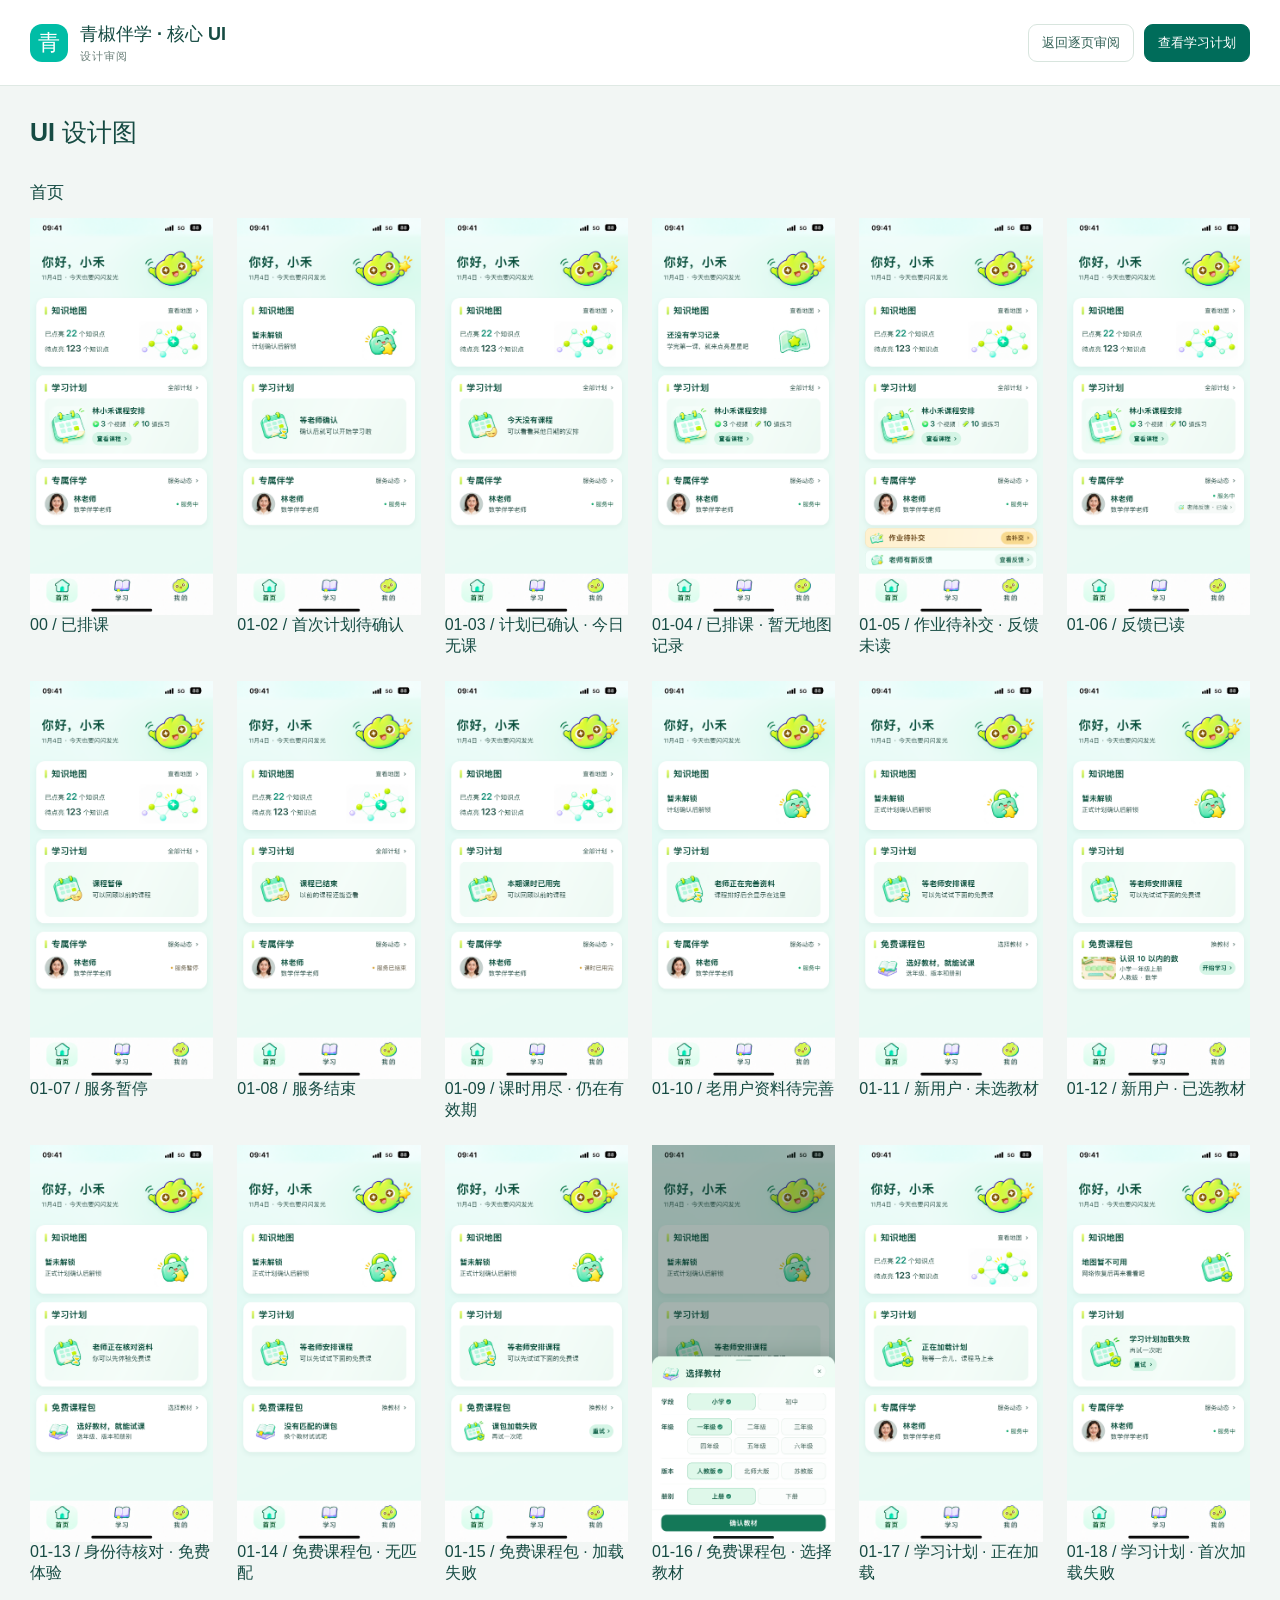
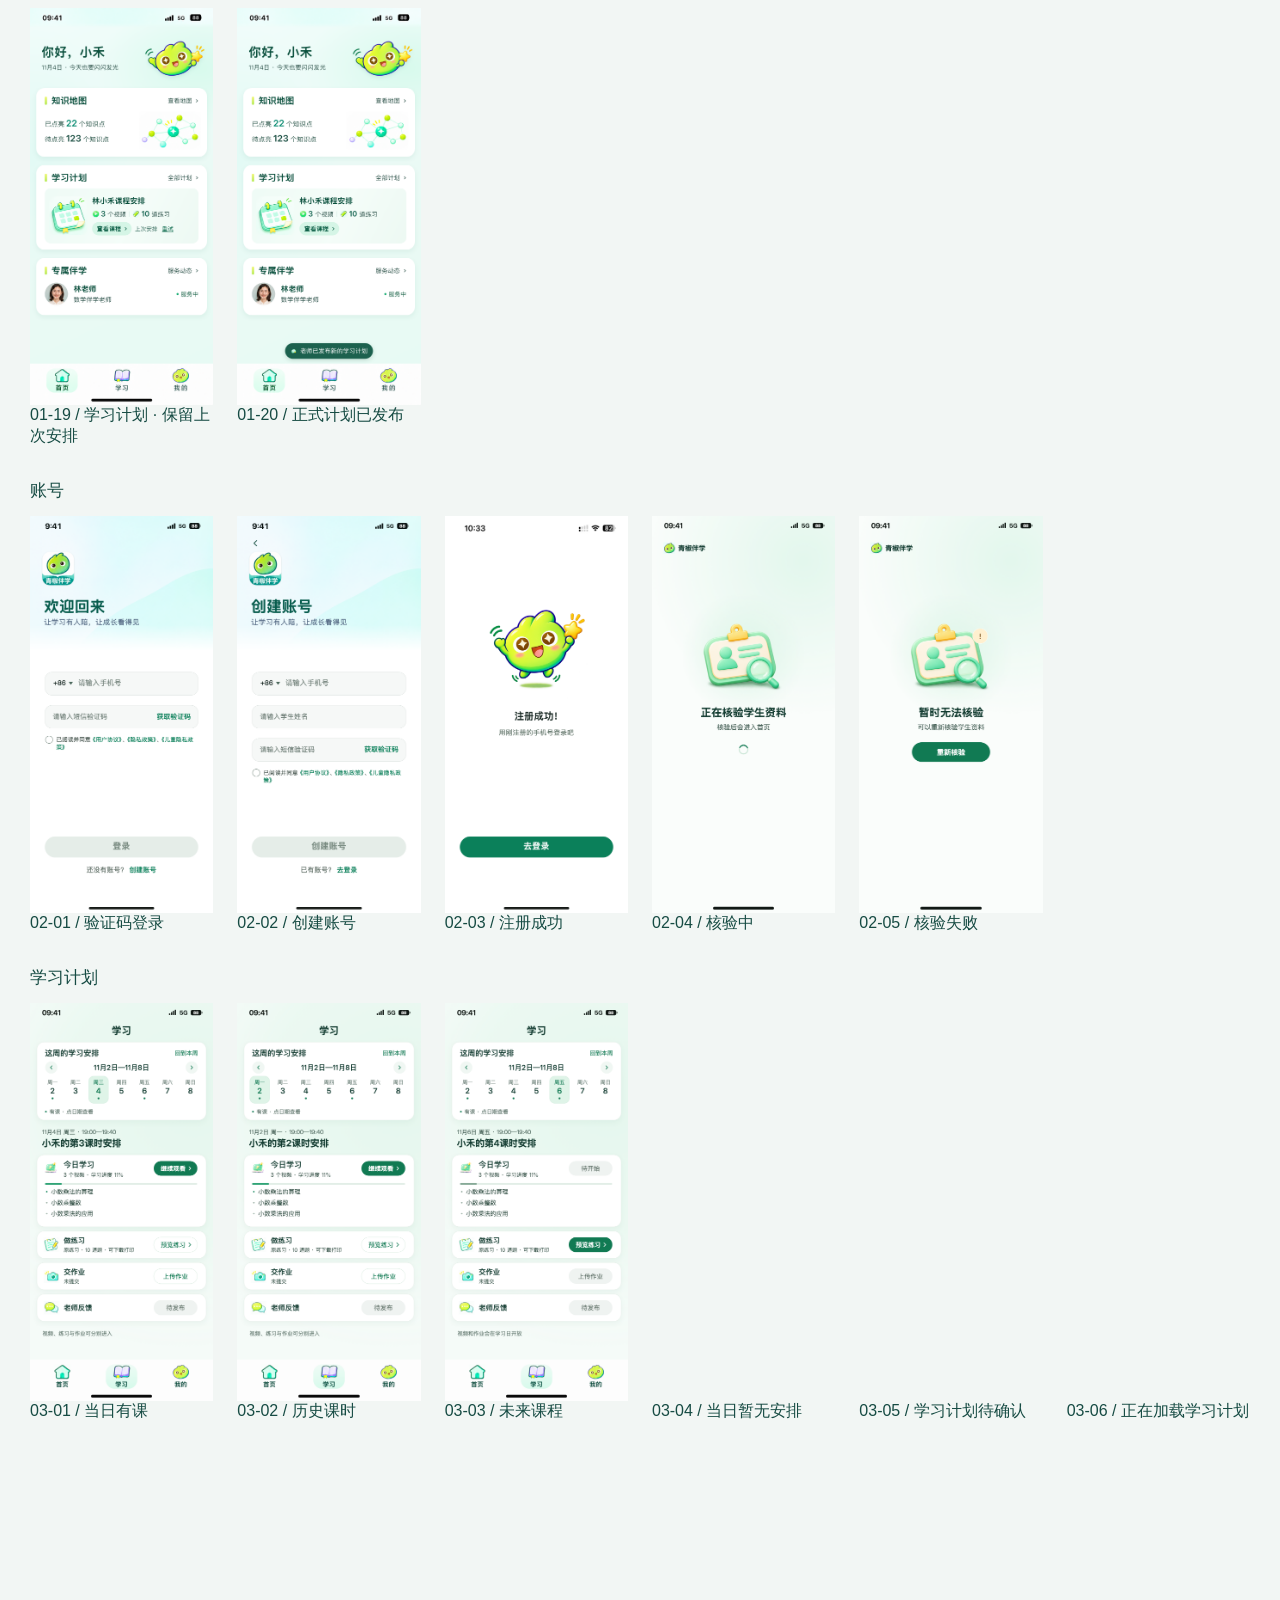
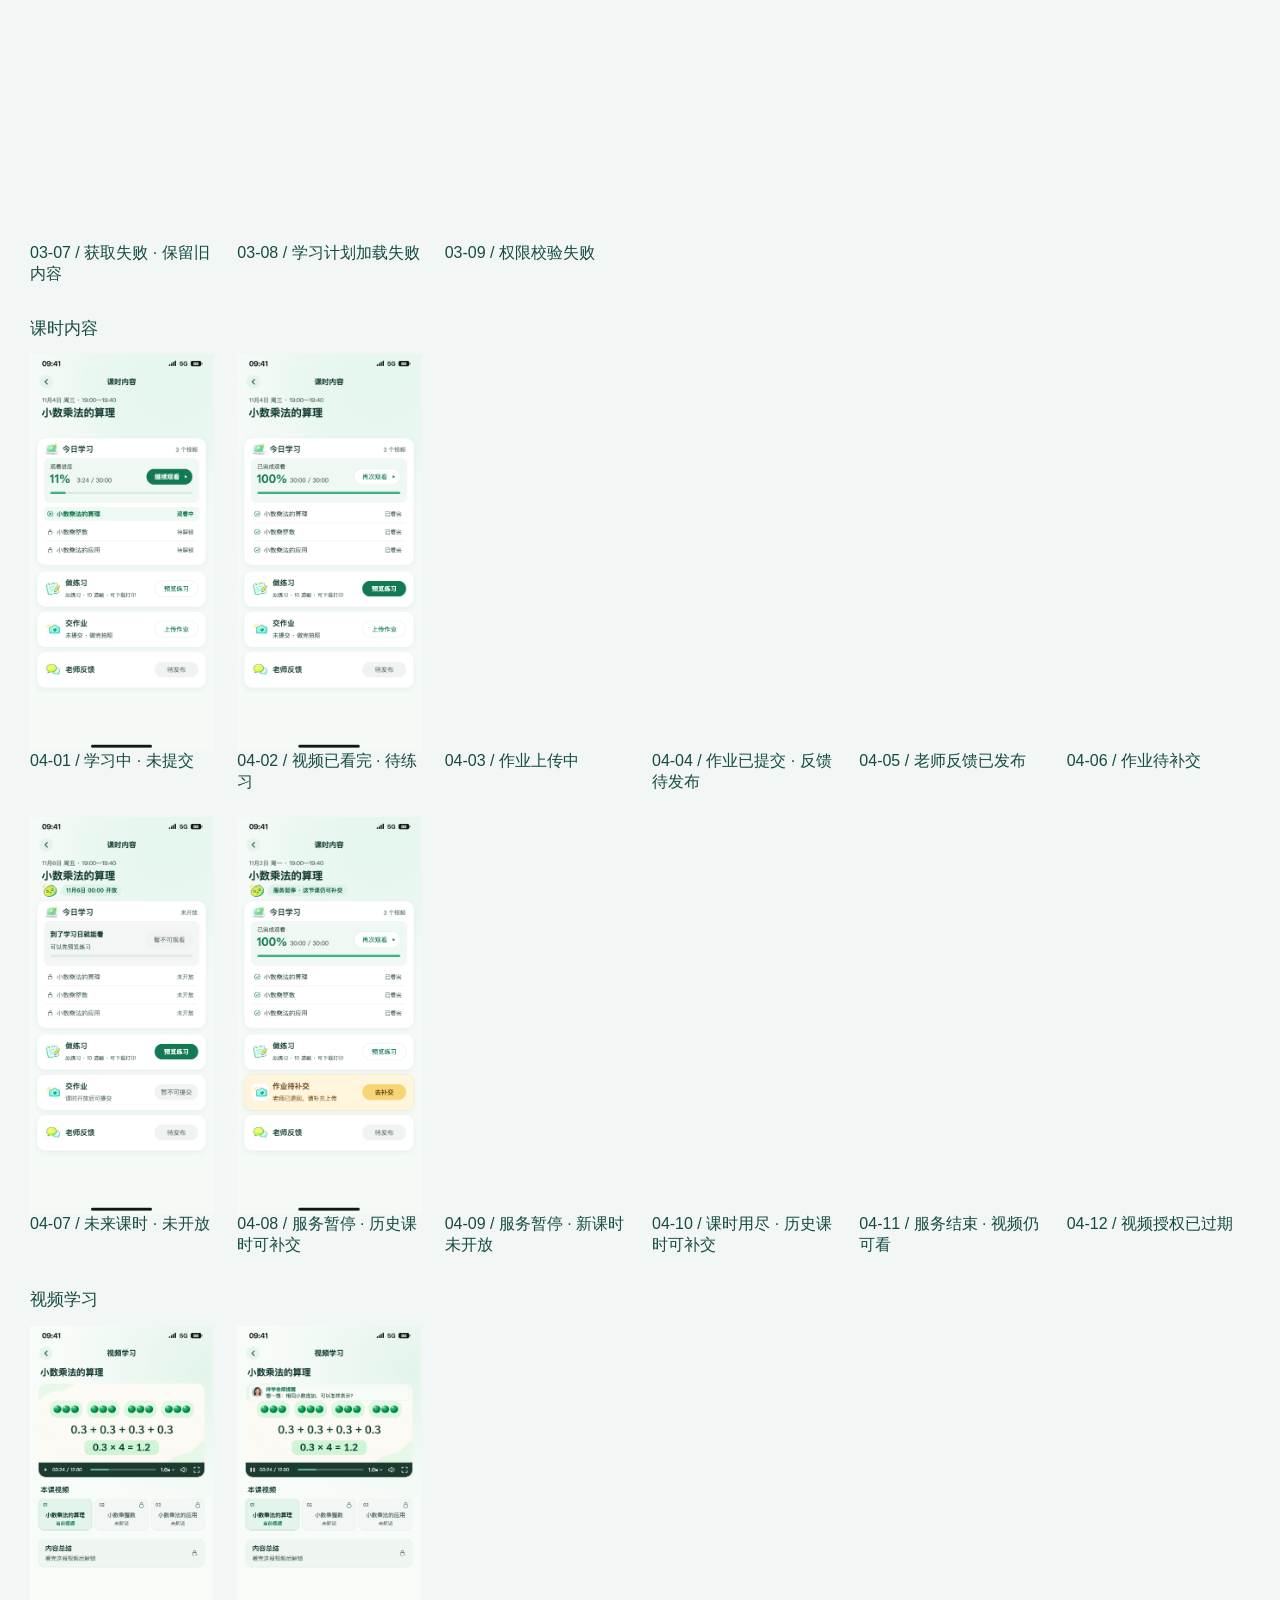
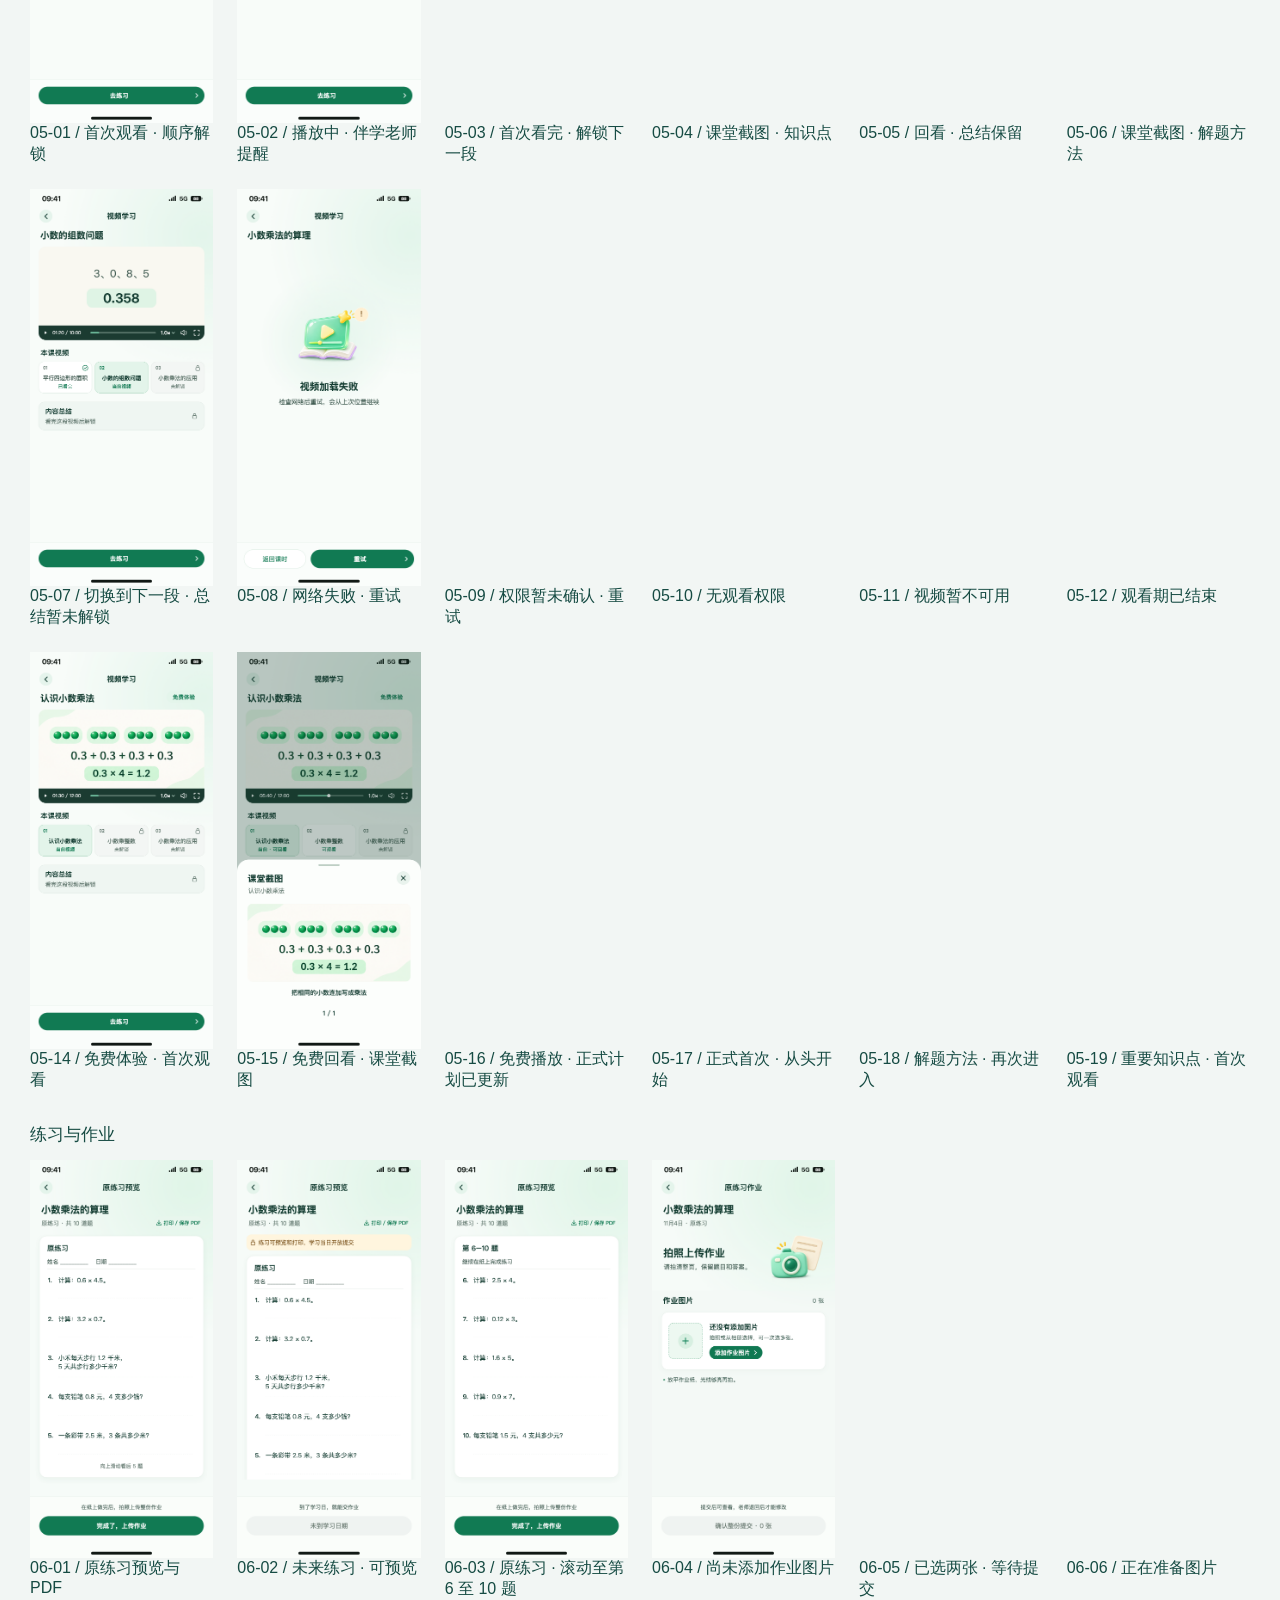
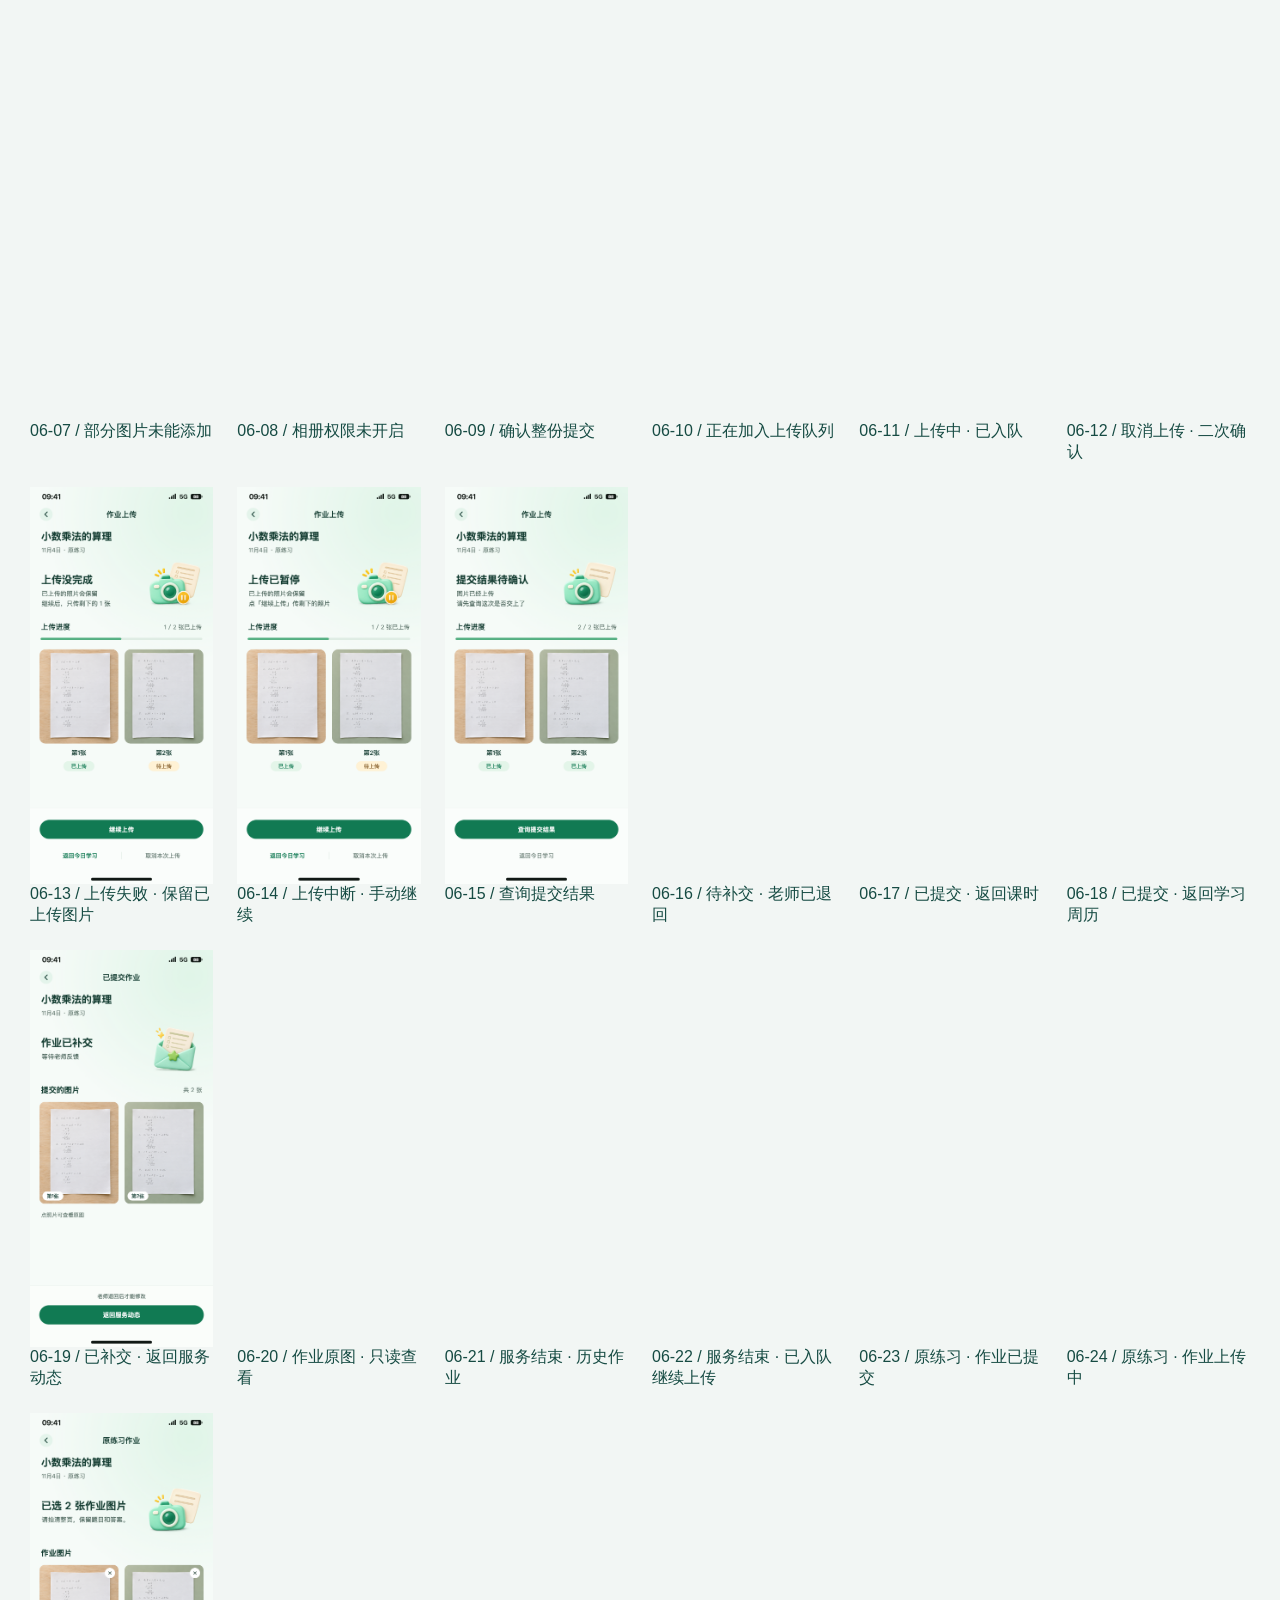
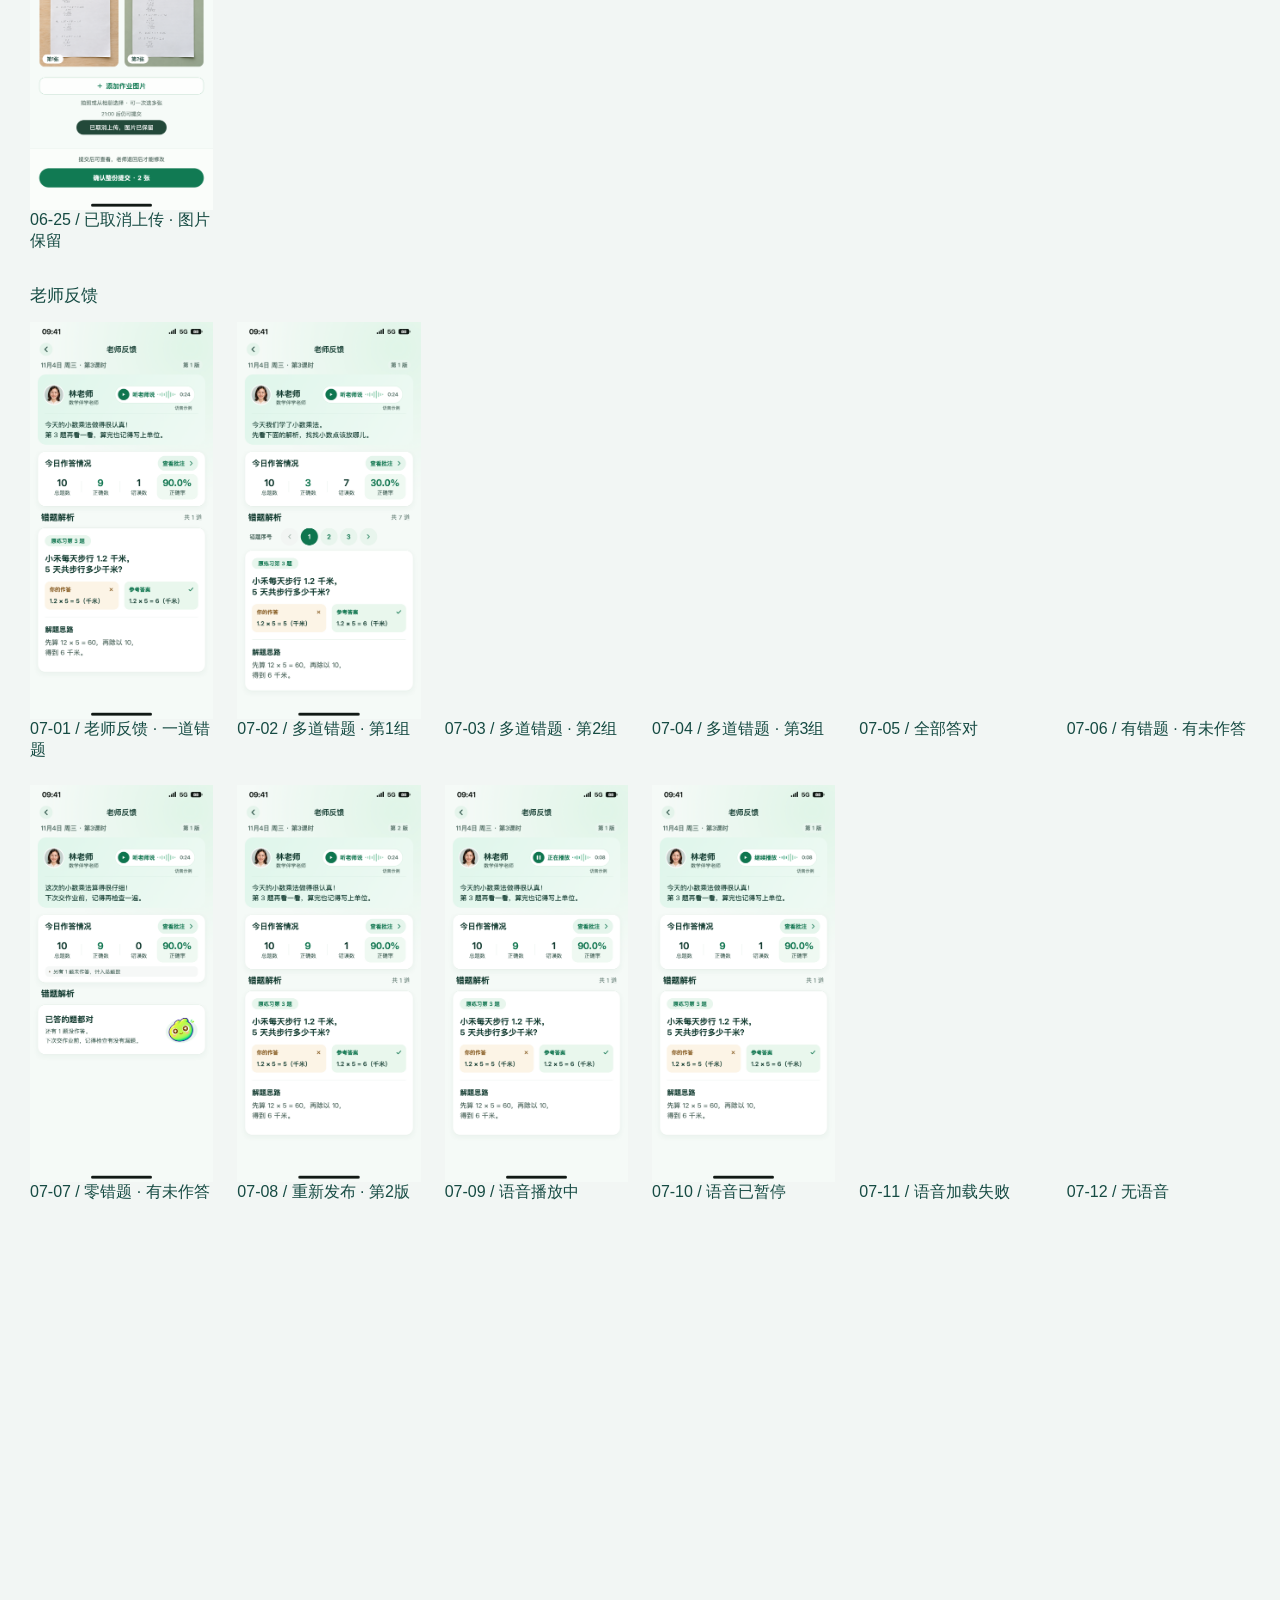
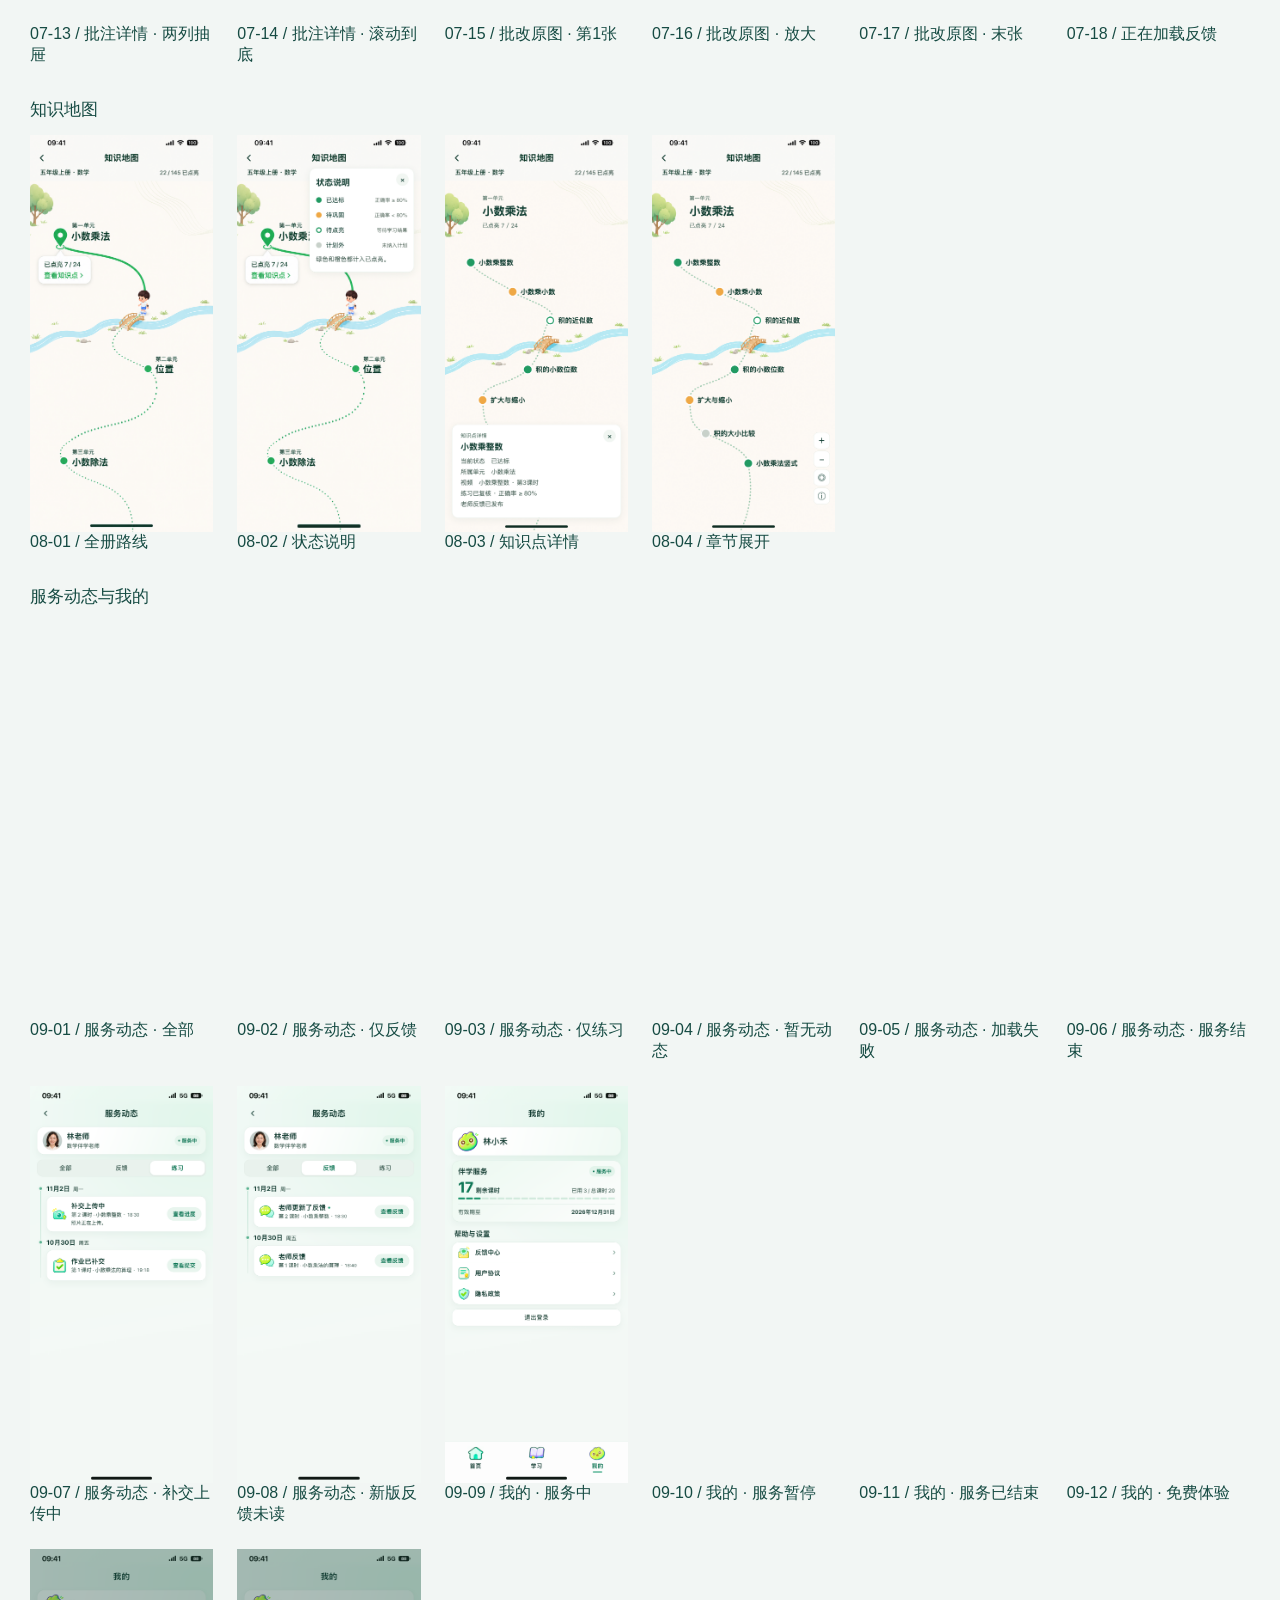
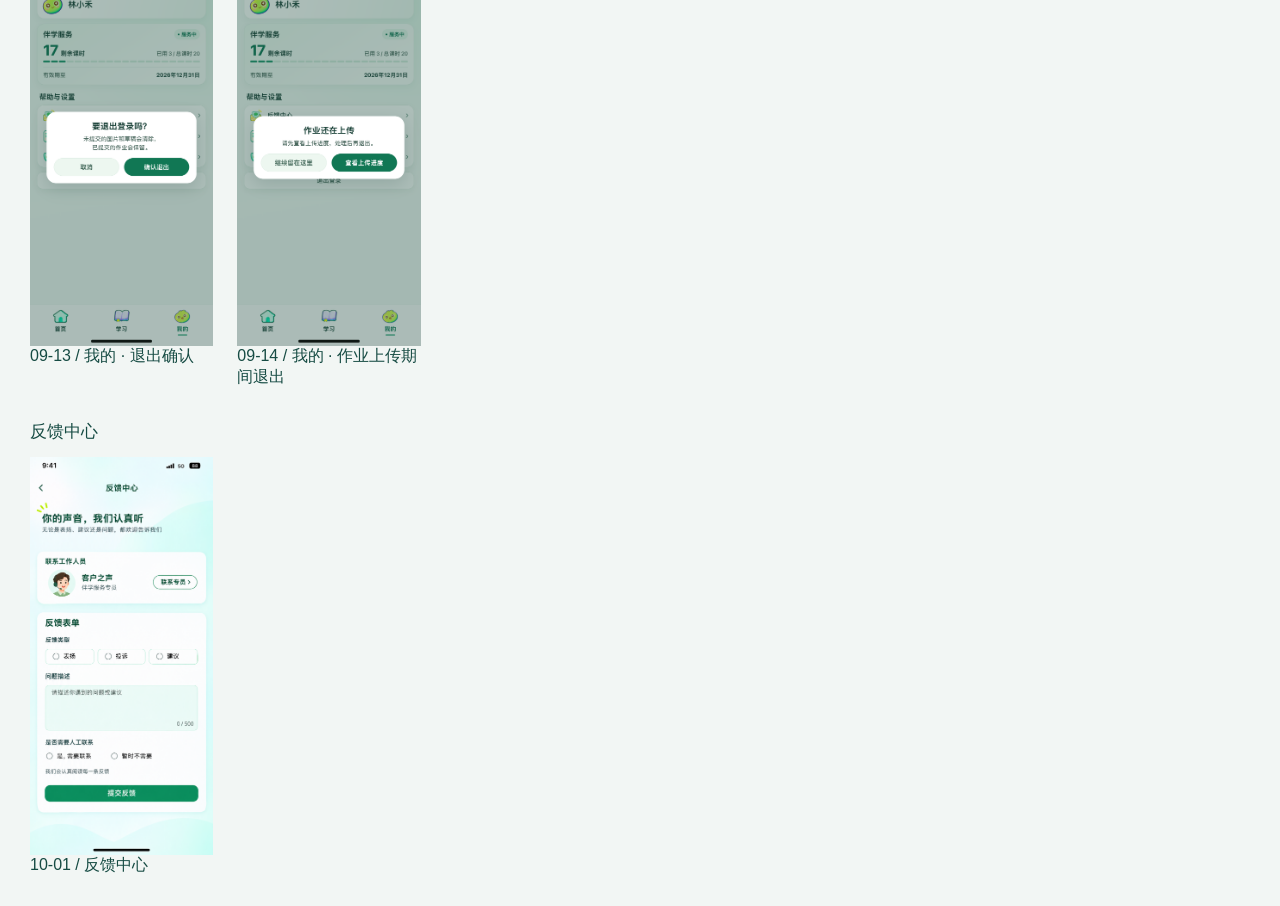
==== commit 7298fc4c: "Polish activity and profile with unframed cartoon icons" ====
--- a/index.html
+++ b/index.html
@@ -32,7 +32,7 @@
   <p class="hint">手机稿提供原尺寸下载。操作和状态切换使用演示数据，正式接口与资源需联调验证。</p>
 </aside></main>
 <section class="overview" id="overview"><h1>UI 设计图</h1><div id="overview-groups"></div></section>
-<script src="review-screens.js?v=8"></script>
+<script src="review-screens.js?v=9"></script>
 <script src="review-site.js?v=1"></script>
 <script src="review-current.js?v=6"></script>
 </body></html>
